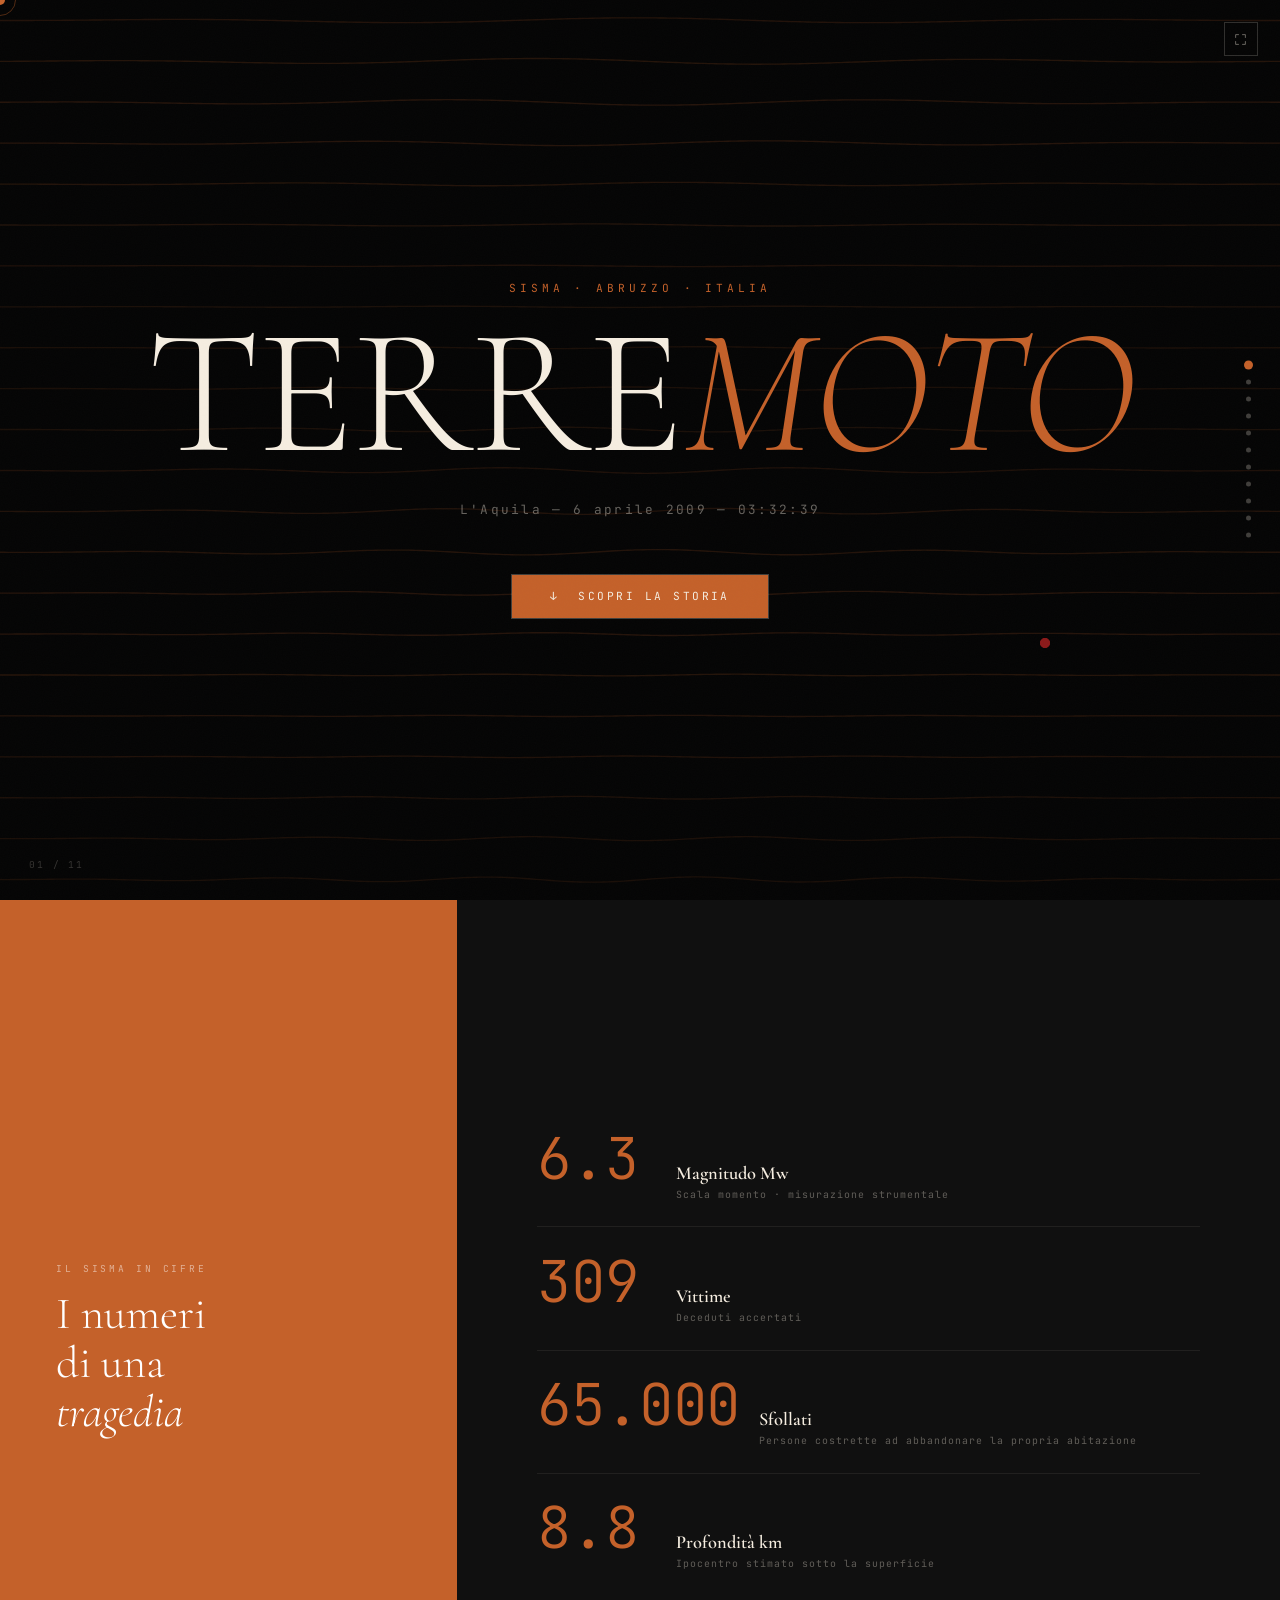
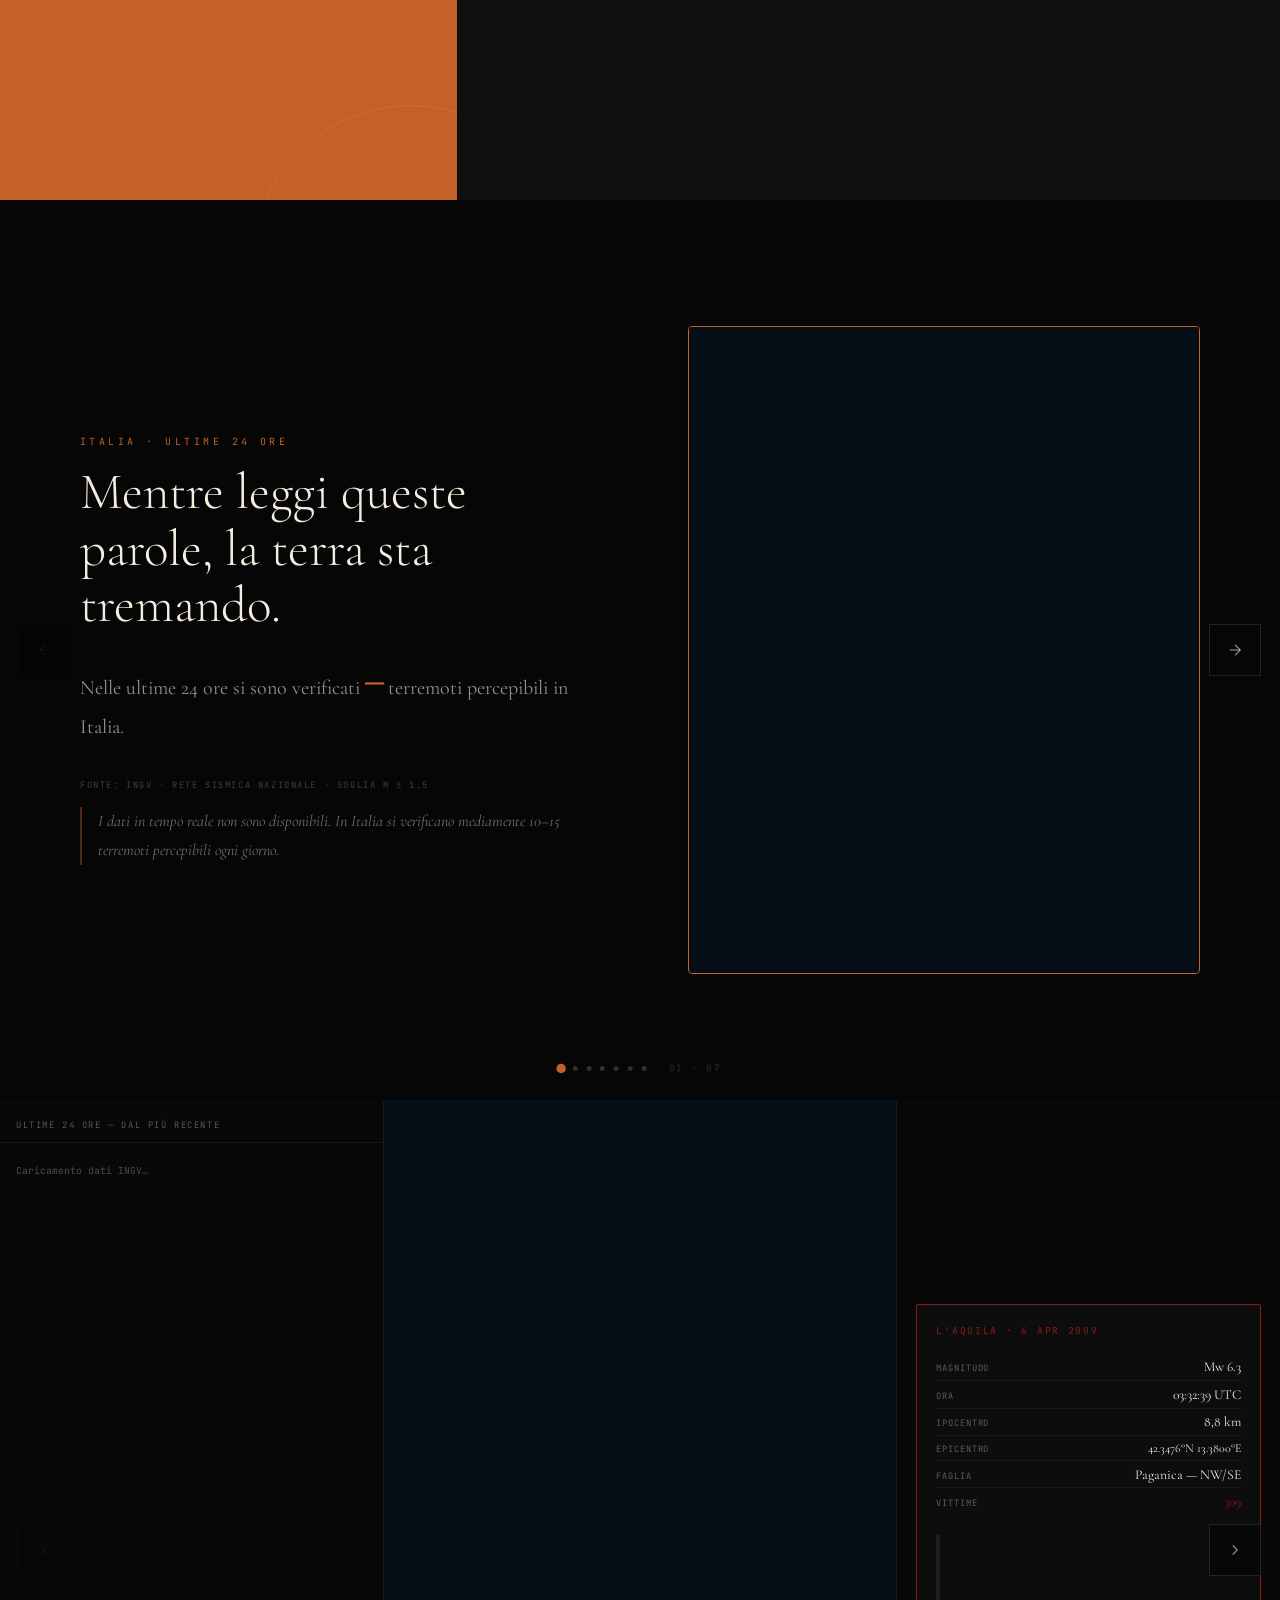
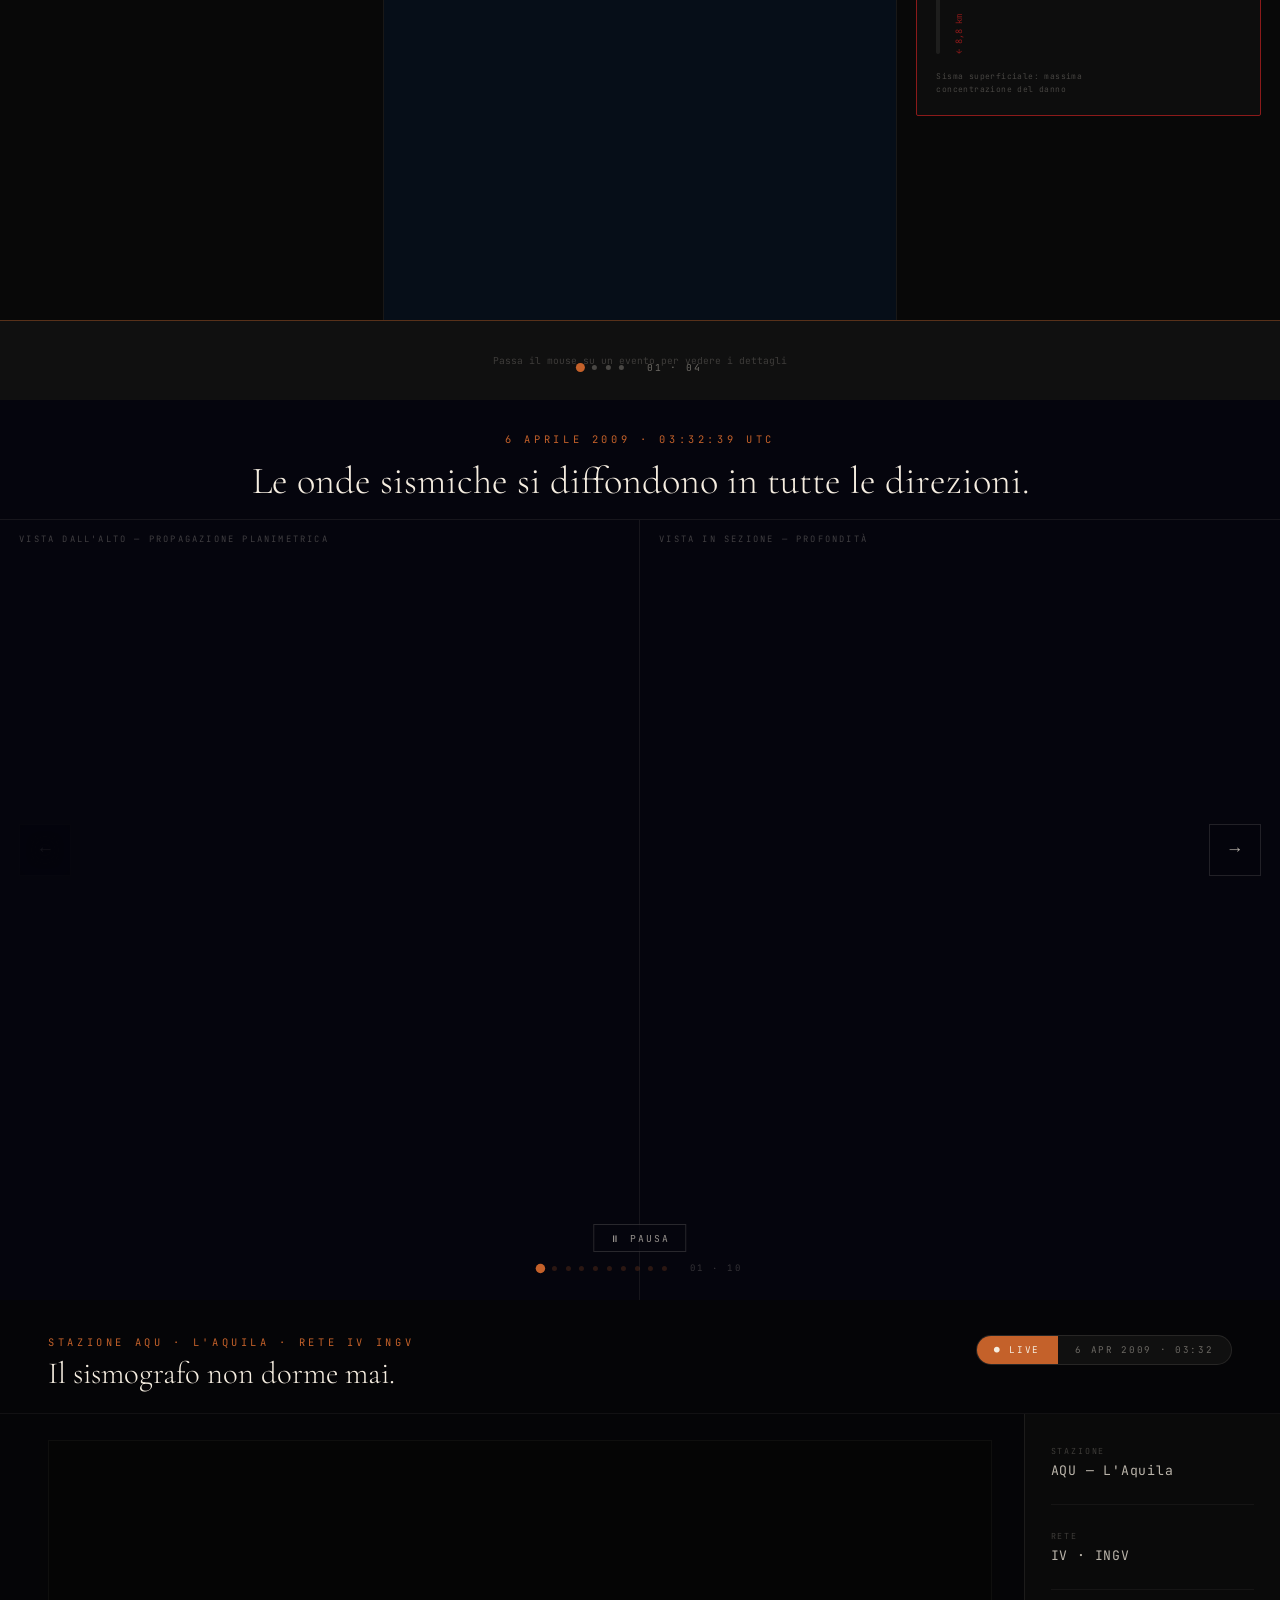
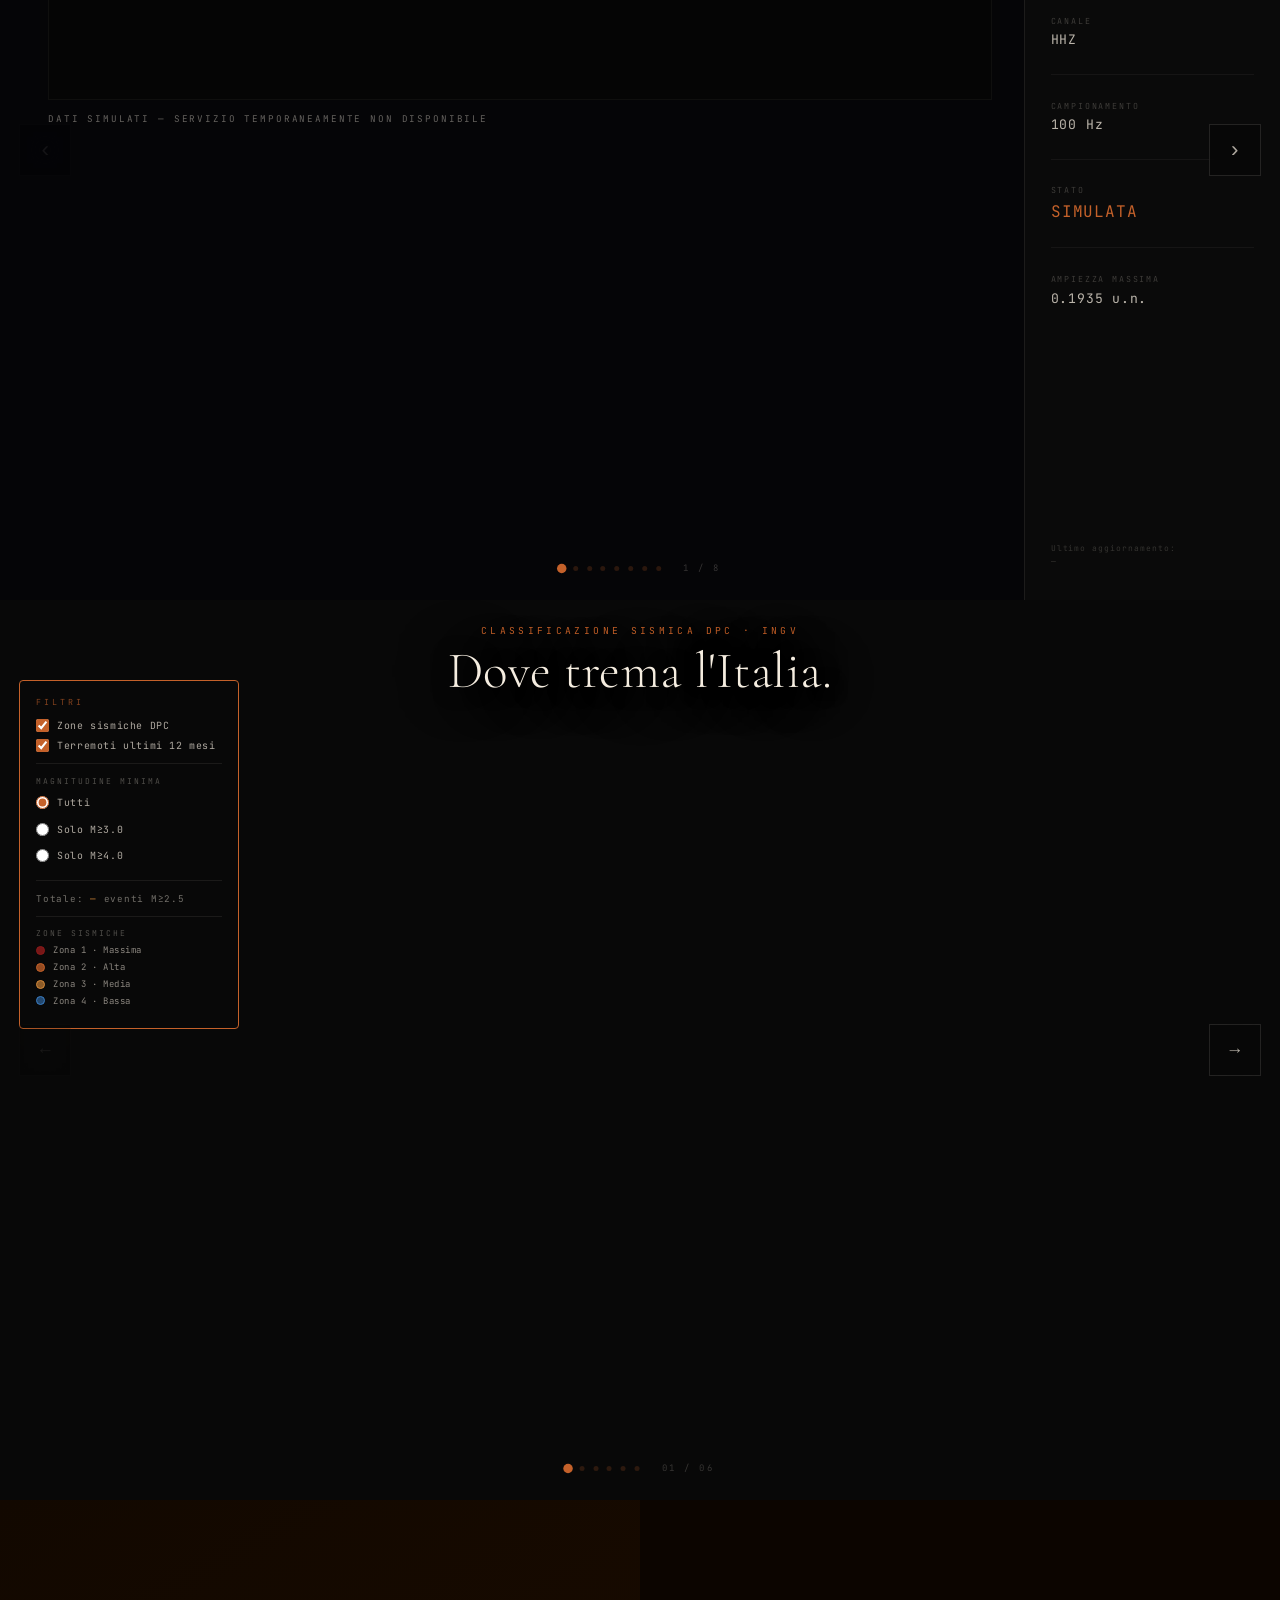
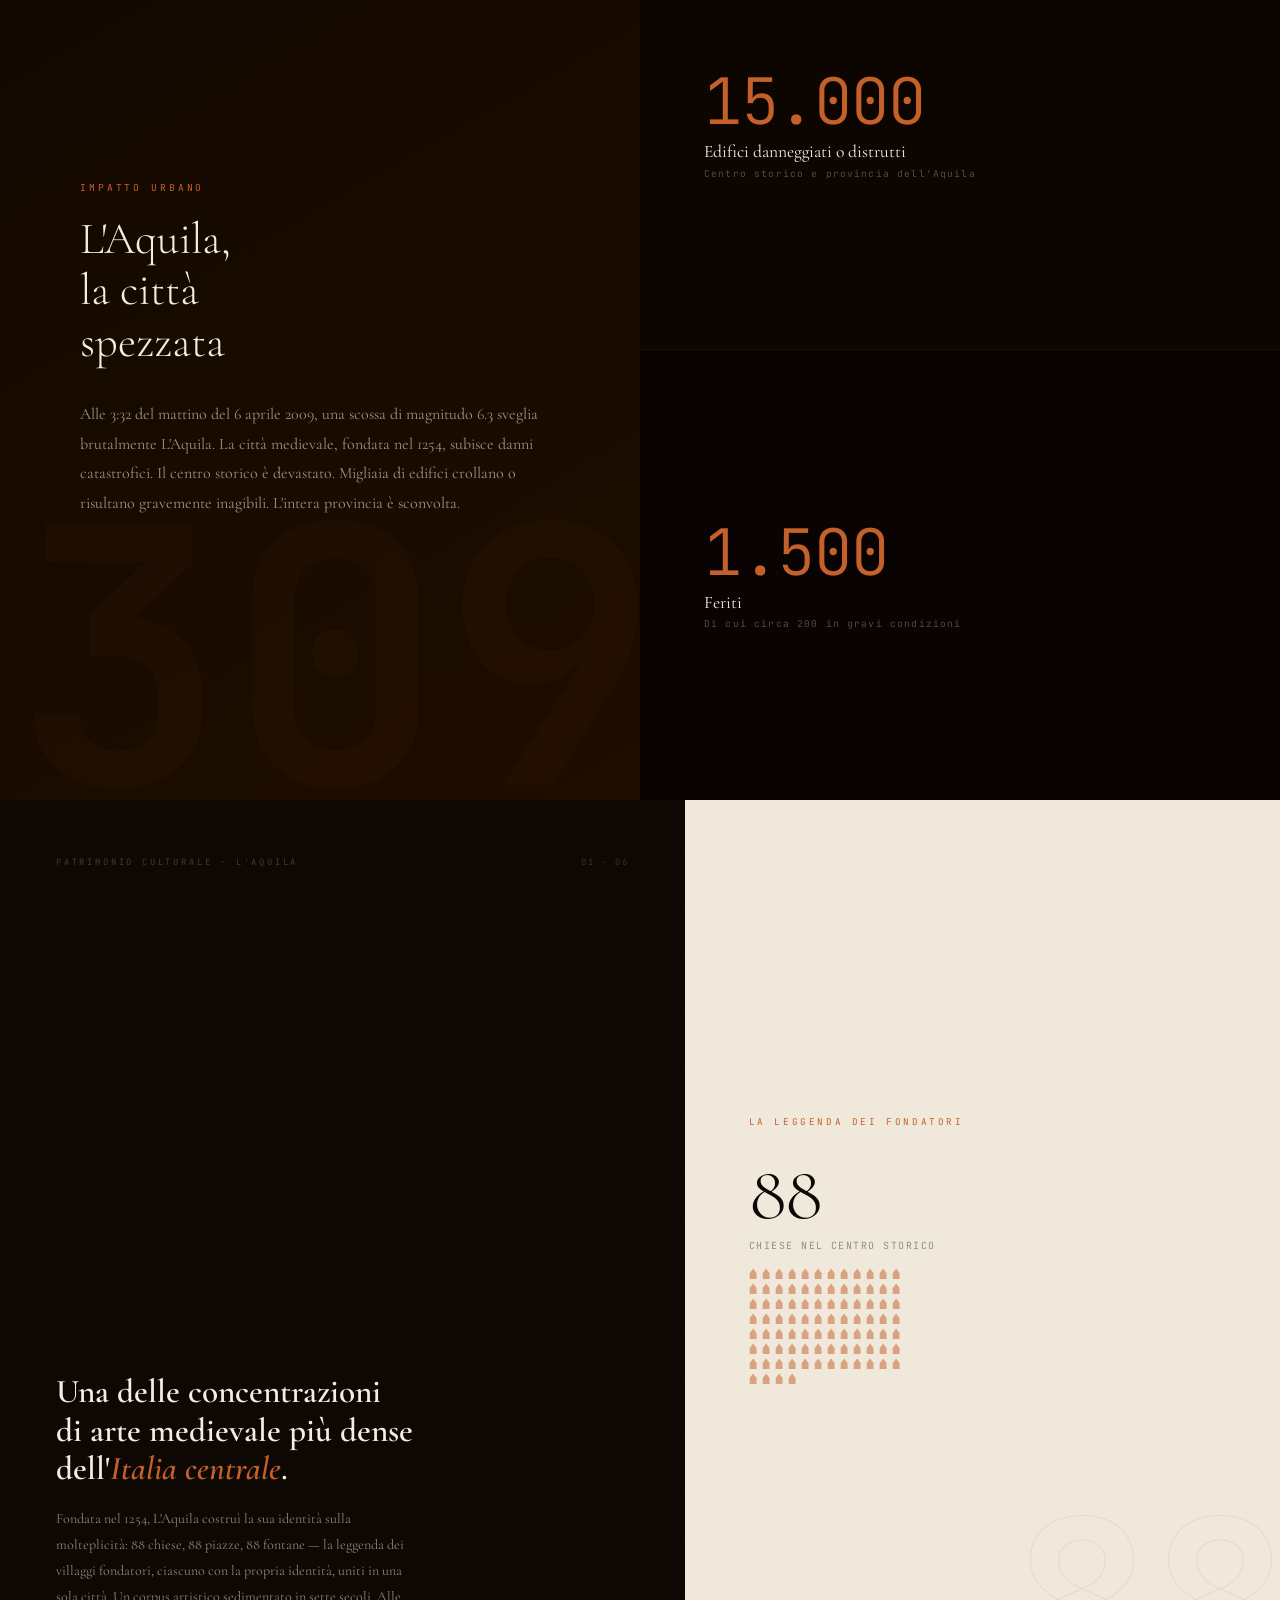
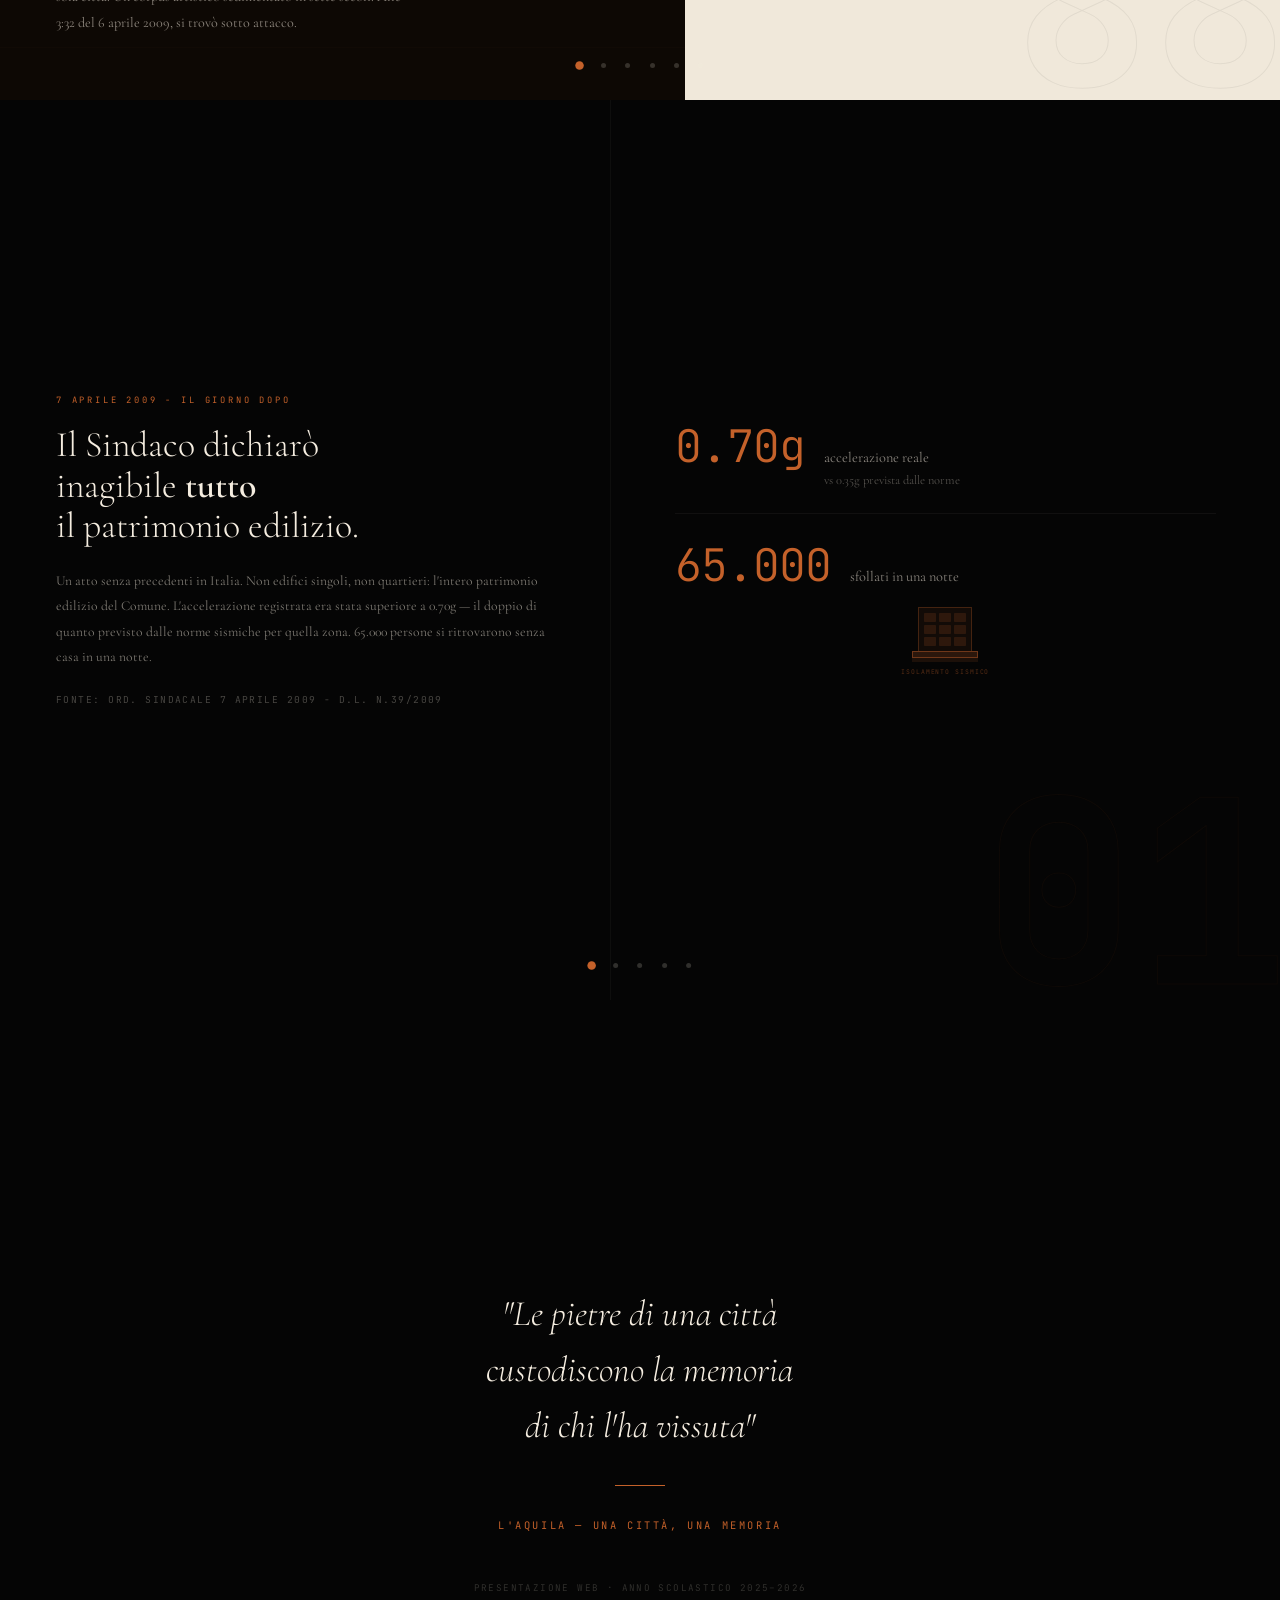
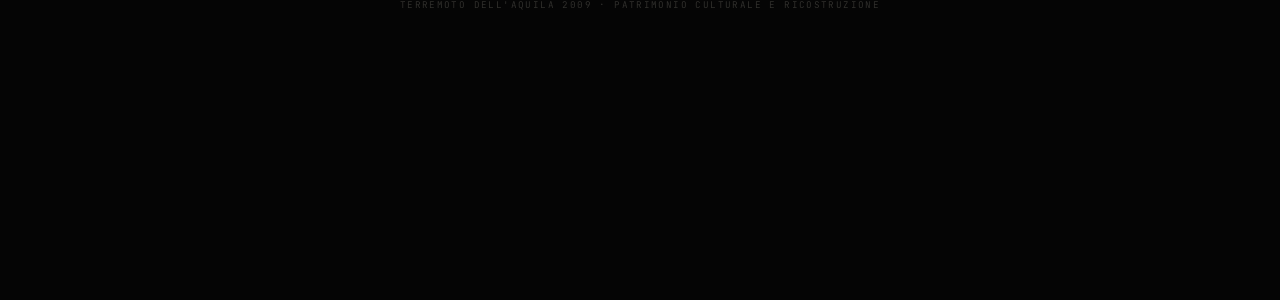
==== TERREMOTO/terremoti-main/index.html @ 8ee990e1 "fix: correggi accenti mancanti in tutto il testo italiano 10 occorrenze di e'/a'/piu'/citta'/identit" ====
<!DOCTYPE html>
<html lang="it">
<head>
    <meta charset="UTF-8">
    <meta name="viewport" content="width=device-width, initial-scale=1.0">
    <title>Terremoto — L'Aquila 2009</title>
    <link href="https://fonts.googleapis.com/css2?family=Cormorant+Garamond:ital,wght@0,300;0,400;0,600;0,700;1,300;1,400;1,600&family=JetBrains+Mono:wght@300;400;500&display=swap" rel="stylesheet">
    <style>
        :root {
            --black:      #080808;
            --charcoal:   #101010;
            --terracotta: #C4612A;
            --ochre:      #D4893A;
            --cream:      #F5EDE0;
            --blood:      #8B1A1A;
            --blue:       #3A7EC4;
            --red-wave:   #C43A3A;
        }

        *, *::before, *::after { margin: 0; padding: 0; box-sizing: border-box; }

        html {
            scroll-snap-type: y mandatory;
            overflow-y: scroll;
            height: 100%;
            cursor: none;
            scrollbar-width: none;
        }
        html::-webkit-scrollbar { display: none; }

        body {
            background: var(--black);
            color: var(--cream);
            font-family: 'Cormorant Garamond', Georgia, serif;
            height: 100%;
        }

        /* ─── CUSTOM CURSOR ─── */
        #cursor {
            position: fixed;
            width: 10px; height: 10px;
            background: var(--terracotta);
            border-radius: 50%;
            pointer-events: none;
            z-index: 9999;
            transform: translate(-50%, -50%);
            transition: transform 0.15s ease, background 0.3s;
            mix-blend-mode: screen;
        }
        #cursor-ring {
            position: fixed;
            width: 32px; height: 32px;
            border: 1px solid rgba(196,97,42,0.4);
            border-radius: 50%;
            pointer-events: none;
            z-index: 9998;
            transform: translate(-50%, -50%);
            transition: transform 0.08s linear, width 0.3s, height 0.3s;
        }

        /* ─── FIXED UI ─── */
        #progress-bar {
            position: fixed;
            left: 0; top: 0;
            width: 3px; height: 0%;
            background: var(--terracotta);
            z-index: 200;
            transition: height 0.6s cubic-bezier(0.4,0,0.2,1);
        }

        #nav-dots {
            position: fixed;
            right: 1.8rem; top: 50%;
            transform: translateY(-50%);
            z-index: 200;
            display: flex; flex-direction: column; gap: 0.75rem;
        }
        .dot {
            width: 5px; height: 5px;
            background: rgba(245,237,224,0.25);
            border-radius: 50%;
            cursor: pointer;
            transition: all 0.35s ease;
        }
        .dot.active { background: var(--terracotta); transform: scale(1.8); }

        #slide-counter {
            position: fixed;
            left: 1.8rem; bottom: 1.8rem;
            font-family: 'JetBrains Mono', monospace;
            font-size: 0.6rem;
            letter-spacing: 0.2em;
            color: rgba(245,237,224,0.2);
            z-index: 200;
        }

        #fullscreen-btn {
            position: fixed;
            top: 1.4rem; right: 1.4rem;
            width: 34px; height: 34px;
            border: 1px solid rgba(245,237,224,0.18);
            background: transparent;
            cursor: pointer;
            z-index: 200;
            display: flex; align-items: center; justify-content: center;
            transition: border-color 0.3s;
        }
        #fullscreen-btn:hover { border-color: var(--terracotta); }
        #fullscreen-btn svg { width: 13px; height: 13px; fill: none; stroke: rgba(245,237,224,0.5); stroke-width: 1.5; }

        #scroll-hint {
            position: fixed;
            bottom: 1.8rem; left: 50%;
            transform: translateX(-50%);
            display: flex; flex-direction: column; align-items: center; gap: 0.4rem;
            z-index: 200;
            transition: opacity 0.6s;
            pointer-events: none;
        }
        #scroll-hint.hidden { opacity: 0; }
        .scroll-mouse {
            width: 18px; height: 28px;
            border: 1px solid rgba(245,237,224,0.2);
            border-radius: 9px;
            position: relative;
        }
        .scroll-mouse::after {
            content: '';
            position: absolute;
            top: 5px; left: 50%;
            transform: translateX(-50%);
            width: 2px; height: 7px;
            background: rgba(245,237,224,0.35);
            border-radius: 1px;
            animation: scrollBob 1.6s infinite;
        }
        @keyframes scrollBob {
            0%,100% { top: 5px; opacity: 1; }
            80%      { top: 13px; opacity: 0; }
        }
        .scroll-label {
            font-family: 'JetBrains Mono', monospace;
            font-size: 0.5rem;
            letter-spacing: 0.25em;
            color: rgba(245,237,224,0.25);
            text-transform: uppercase;
        }

        /* ─── SLIDES ─── */
        .slide {
            height: 100vh;
            scroll-snap-align: start;
            scroll-snap-stop: always;
            position: relative;
            overflow: hidden;
            display: flex;
            align-items: center;
            justify-content: center;
        }

        /* ══════════════════ SLIDE 1 · HERO ══════════════════ */
        #s-hero { background: #050505; }

        #hero-canvas {
            position: absolute; inset: 0;
            width: 100%; height: 100%;
            opacity: 0.5;
        }

        .hero-inner { position: relative; z-index: 2; text-align: center; }

        .eyebrow {
            font-family: 'JetBrains Mono', monospace;
            font-size: 0.7rem;
            letter-spacing: 0.35em;
            color: var(--terracotta);
            text-transform: uppercase;
            margin-bottom: 1.2rem;
            opacity: 0;
            animation: riseUp 0.9s 0.4s forwards;
        }

        .hero-title {
            font-size: clamp(5.5rem, 14vw, 15rem);
            font-weight: 300;
            line-height: 0.88;
            letter-spacing: -0.01em;
            color: var(--cream);
            opacity: 0;
            animation: riseUp 0.9s 0.7s forwards;
        }
        .hero-title em { font-style: italic; color: var(--terracotta); }

        .hero-sub {
            font-family: 'JetBrains Mono', monospace;
            font-size: 0.8rem;
            letter-spacing: 0.18em;
            color: rgba(245,237,224,0.4);
            margin-top: 1.8rem;
            opacity: 0;
            animation: riseUp 0.9s 1.0s forwards;
        }

        .hero-cta { margin-top: 3.5rem; opacity: 0; animation: riseUp 0.9s 1.4s forwards; }
        .btn-enter {
            font-family: 'JetBrains Mono', monospace;
            font-size: 0.7rem;
            letter-spacing: 0.22em;
            text-transform: uppercase;
            color: var(--cream);
            background: transparent;
            border: 1px solid rgba(245,237,224,0.25);
            padding: 0.9rem 2.4rem;
            cursor: pointer;
            transition: border-color 0.3s, background 0.3s;
            position: relative; overflow: hidden;
        }
        .btn-enter::before {
            content: '';
            position: absolute; inset: 0; left: -100%;
            background: var(--terracotta);
            transition: left 0.35s ease;
            z-index: -1;
        }
        .btn-enter:hover::before { left: 0; }
        .btn-enter:hover { border-color: var(--terracotta); }

        .epicenter { position: absolute; bottom: 28%; right: 18%; opacity: 0; animation: fadeIn 1s 2.2s forwards; }
        .pulse { width: 10px; height: 10px; background: var(--blood); border-radius: 50%; position: relative; }
        .pulse::before, .pulse::after {
            content: '';
            position: absolute; inset: 0;
            border: 1px solid var(--blood);
            border-radius: 50%;
            animation: pulseRing 2.5s ease-out infinite;
        }
        .pulse::after { animation-delay: 1.25s; }
        @keyframes pulseRing { 0% { inset: 0; opacity: 0.8; } 100% { inset: -25px; opacity: 0; } }
        @keyframes riseUp { from { opacity: 0; transform: translateY(22px); } to { opacity: 1; transform: translateY(0); } }
        @keyframes fadeIn { to { opacity: 1; } }

        /* ══════════════════ SLIDE 2 · DATI ══════════════════ */
        #s-data { background: var(--charcoal); }

        .data-grid { display: grid; grid-template-columns: 1fr 1.8fr; width: 100%; height: 100%; }

        .data-left {
            background: var(--terracotta);
            display: flex; flex-direction: column; justify-content: center;
            padding: 4rem 3.5rem;
            position: relative; overflow: hidden;
        }
        .data-left::after {
            content: '';
            position: absolute; bottom: -25%; right: -25%;
            width: 70%; aspect-ratio: 1;
            border: 1px solid rgba(255,255,255,0.08);
            border-radius: 50%;
            pointer-events: none;
        }
        .section-tag {
            font-family: 'JetBrains Mono', monospace;
            font-size: 0.6rem;
            letter-spacing: 0.3em;
            text-transform: uppercase;
            color: rgba(255,255,255,0.5);
            margin-bottom: 0.9rem;
        }
        .panel-title { font-size: clamp(2rem, 3.5vw, 3.8rem); font-weight: 300; line-height: 1.1; color: #fff; }
        .panel-title em { font-style: italic; }

        .data-right { display: flex; flex-direction: column; justify-content: center; padding: 4rem 5rem; }
        .stat-row {
            display: flex; align-items: baseline; gap: 1.2rem;
            padding: 1.6rem 0;
            border-bottom: 1px solid rgba(245,237,224,0.07);
        }
        .stat-row:first-child { padding-top: 0; }
        .stat-row:last-child  { border-bottom: none; padding-bottom: 0; }
        .stat-num {
            font-family: 'JetBrains Mono', monospace;
            font-size: clamp(2.5rem, 4.5vw, 4.5rem);
            font-weight: 300;
            color: var(--terracotta);
            line-height: 1;
            min-width: 7.5rem;
            letter-spacing: -0.02em;
        }
        .stat-label { font-size: 1.15rem; font-weight: 600; color: var(--cream); margin-bottom: 0.25rem; }
        .stat-sub { font-family: 'JetBrains Mono', monospace; font-size: 0.62rem; letter-spacing: 0.1em; color: rgba(245,237,224,0.35); }

        /* ══════════════════ SLIDE 3 · SCIENZA — CAROSELLO ══════════════════ */
        #s-science { background: #060810; padding: 0; }

        /* ── Carosello container ── */
        .sci-carousel {
            width: 100%; height: 100%;
            position: relative;
            overflow: hidden;
        }

        .sci-track {
            display: flex;
            width: 100%; height: 100%;
            transition: transform 0.55s cubic-bezier(0.4, 0, 0.2, 1);
            will-change: transform;
        }

        .sci-slide {
            min-width: 100%; height: 100%;
            flex-shrink: 0;
            position: relative;
            overflow: hidden;
        }

        /* ── Frecce ── */
        .sci-arrow {
            position: absolute;
            top: 50%; transform: translateY(-50%);
            z-index: 50;
            width: 52px; height: 52px;
            background: rgba(6, 8, 16, 0.82);
            border: 1px solid rgba(245, 237, 224, 0.12);
            color: rgba(245,237,224,0.7);
            cursor: pointer;
            display: flex; align-items: center; justify-content: center;
            transition: border-color 0.3s, background 0.3s, color 0.3s, opacity 0.3s;
            backdrop-filter: blur(10px);
            -webkit-backdrop-filter: blur(10px);
        }
        .sci-arrow:hover {
            border-color: var(--blue);
            background: rgba(58, 126, 196, 0.14);
            color: var(--blue);
        }
        .sci-arrow svg { width: 18px; height: 18px; stroke: currentColor; fill: none; stroke-width: 1.5; }
        .sci-prev { left: 1.2rem; }
        .sci-next { right: 1.2rem; }
        .sci-arrow[disabled] { opacity: 0.1; pointer-events: none; }

        /* ── Nav bottom ── */
        .sci-nav {
            position: absolute;
            bottom: 1.6rem; left: 50%;
            transform: translateX(-50%);
            z-index: 50;
            display: flex; align-items: center; gap: 1.4rem;
        }
        .sci-dots-row { display: flex; gap: 0.55rem; align-items: center; }
        .sci-dot-item {
            width: 5px; height: 5px;
            background: rgba(58, 126, 196, 0.2);
            border-radius: 50%;
            cursor: pointer;
            transition: all 0.35s ease;
        }
        .sci-dot-item.active { background: var(--blue); transform: scale(1.9); }
        .sci-label {
            font-family: 'JetBrains Mono', monospace;
            font-size: 0.56rem;
            letter-spacing: 0.28em;
            color: rgba(245,237,224,0.18);
            text-transform: uppercase;
            white-space: nowrap;
        }

        /* ── Hint swipe (mobile) ── */
        .sci-swipe-hint {
            position: absolute;
            bottom: 3.8rem; left: 50%;
            transform: translateX(-50%);
            z-index: 49;
            font-family: 'JetBrains Mono', monospace;
            font-size: 0.5rem;
            letter-spacing: 0.3em;
            color: rgba(245,237,224,0.1);
            text-transform: uppercase;
            white-space: nowrap;
            pointer-events: none;
            display: none;
        }
        @media (pointer: coarse) { .sci-swipe-hint { display: block; } }

        /* ── Placeholder sub-slides ── */
        .sci-ph {
            width: 100%; height: 100%;
            display: flex; flex-direction: column;
            align-items: center; justify-content: center;
            gap: 0.8rem;
            padding: 6rem 8rem;
            background: #060810;
        }
        .sci-ph-tag {
            font-family: 'JetBrains Mono', monospace;
            font-size: 0.62rem;
            letter-spacing: 0.35em;
            color: var(--blue);
            text-transform: uppercase;
            margin-bottom: 0.4rem;
        }
        .sci-ph-title {
            font-size: clamp(2rem, 4vw, 4.5rem);
            font-weight: 300;
            line-height: 1.1;
            color: var(--cream);
            text-align: center;
        }
        .sci-ph-title em { font-style: italic; color: var(--blue); }
        .sci-ph-desc {
            font-size: 1rem;
            line-height: 1.8;
            color: rgba(245,237,224,0.4);
            text-align: center;
            max-width: 560px;
            margin-top: 0.5rem;
        }
        .sci-ph-badge {
            margin-top: 1.5rem;
            font-family: 'JetBrains Mono', monospace;
            font-size: 0.55rem;
            letter-spacing: 0.3em;
            color: rgba(58,126,196,0.35);
            text-transform: uppercase;
            border: 1px solid rgba(58,126,196,0.15);
            padding: 0.4rem 1rem;
        }

        /* ── sci-3 · Onde P e S ── */
        .science-wrap {
            width: 100%; height: 100%;
            display: grid;
            grid-template-rows: auto 1fr;
            padding: 3.5rem 4rem 4.5rem;
            gap: 2rem;
        }
        .science-head { display: flex; justify-content: space-between; align-items: flex-end; }
        .science-head-right {
            font-family: 'JetBrains Mono', monospace;
            font-size: 0.62rem;
            letter-spacing: 0.25em;
            color: rgba(245,237,224,0.25);
            text-transform: uppercase;
            text-align: right;
            line-height: 1.8;
        }
        .sci-title { font-size: clamp(2rem, 3.5vw, 3.8rem); font-weight: 300; line-height: 1.15; }
        .sci-title span { color: var(--blue); }

        .science-body { display: grid; grid-template-columns: 1.2fr 1fr; gap: 3.5rem; align-items: center; }

        #wave-canvas { width: 100%; height: 240px; border: 1px solid rgba(58,126,196,0.15); display: block; }

        .wave-legend { display: flex; flex-direction: column; gap: 1.8rem; }
        .wave-item { display: flex; align-items: flex-start; gap: 1.2rem; }
        .wave-bar { width: 36px; height: 2px; margin-top: 0.65rem; flex-shrink: 0; }
        .wave-bar.p  { background: var(--blue); }
        .wave-bar.s  { background: var(--red-wave); }
        .wave-bar.surf { background: rgba(196,97,42,0.5); }
        .wave-tag { font-family: 'JetBrains Mono', monospace; font-size: 0.62rem; letter-spacing: 0.2em; color: rgba(245,237,224,0.4); text-transform: uppercase; margin-bottom: 0.35rem; }
        .wave-desc { font-size: 0.97rem; line-height: 1.65; color: rgba(245,237,224,0.65); }

        /* ── sci-4 · Storia sismografi ── */
        .seismo-history {
            width: 100%; height: 100%;
            display: grid;
            grid-template-columns: 1fr 1.4fr;
        }
        .seis-hist-left {
            background: var(--blue);
            display: flex; flex-direction: column; justify-content: center;
            padding: 4rem 3.5rem;
            position: relative; overflow: hidden;
        }
        .seis-hist-left::after {
            content: '';
            position: absolute; bottom: -20%; right: -20%;
            width: 60%; aspect-ratio: 1;
            border: 1px solid rgba(255,255,255,0.07);
            border-radius: 50%;
        }
        .seis-hist-tag { font-family: 'JetBrains Mono', monospace; font-size: 0.6rem; letter-spacing: 0.3em; text-transform: uppercase; color: rgba(255,255,255,0.45); margin-bottom: 0.9rem; }
        .seis-hist-title { font-size: clamp(1.8rem, 3vw, 3.5rem); font-weight: 300; line-height: 1.1; color: #fff; }
        .seis-hist-title em { font-style: italic; }
        .seis-hist-right {
            display: flex; flex-direction: column; justify-content: center;
            padding: 3.5rem 4.5rem 5rem;
            gap: 0;
            overflow-y: auto;
        }
        .timeline-item {
            display: flex; gap: 1.4rem;
            padding: 1.2rem 0;
            border-bottom: 1px solid rgba(245,237,224,0.05);
            position: relative;
        }
        .timeline-item:last-child { border-bottom: none; }
        .tl-year {
            font-family: 'JetBrains Mono', monospace;
            font-size: 0.68rem;
            letter-spacing: 0.15em;
            color: var(--blue);
            min-width: 4rem;
            padding-top: 0.1rem;
            flex-shrink: 0;
        }
        .tl-dot {
            width: 7px; height: 7px;
            border: 1px solid var(--blue);
            border-radius: 50%;
            flex-shrink: 0;
            margin-top: 0.3rem;
        }
        .tl-content {}
        .tl-name { font-size: 1rem; font-weight: 600; color: var(--cream); margin-bottom: 0.2rem; }
        .tl-desc { font-size: 0.85rem; line-height: 1.65; color: rgba(245,237,224,0.45); }

        /* ── sci-5 · Sismografo ── */
        .seismo-wrap {
            width: 100%; height: 100%;
            padding: 3.5rem 5rem 5rem;
            display: flex; flex-direction: column; justify-content: center;
            gap: 1.8rem;
            background: #060606;
        }
        .seismo-date { font-family: 'JetBrains Mono', monospace; font-size: 0.65rem; letter-spacing: 0.3em; color: var(--terracotta); text-transform: uppercase; }
        .seismo-title { font-size: clamp(2rem, 3.2vw, 3.5rem); font-weight: 300; line-height: 1.2; }

        #seismo-canvas { width: 100%; height: 180px; display: block; }

        .seismo-scale { display: flex; justify-content: space-between; font-family: 'JetBrains Mono', monospace; font-size: 0.55rem; letter-spacing: 0.1em; color: rgba(245,237,224,0.2); }

        .mag-display { text-align: center; padding-top: 0.5rem; }
        .mag-num {
            font-family: 'JetBrains Mono', monospace;
            font-size: clamp(5rem, 10vw, 10rem);
            font-weight: 300;
            color: transparent;
            -webkit-text-stroke: 1px var(--terracotta);
            line-height: 1;
            letter-spacing: -0.02em;
        }
        .mag-sub { font-family: 'JetBrains Mono', monospace; font-size: 0.62rem; letter-spacing: 0.3em; color: rgba(245,237,224,0.3); text-transform: uppercase; margin-top: 0.4rem; }

        /* ── sci-6 · Calcolo epicentro ── */
        .epicentro-wrap {
            width: 100%; height: 100%;
            display: grid;
            grid-template-columns: 1fr 1fr;
            gap: 0;
        }
        .epicentro-left {
            display: flex; flex-direction: column; justify-content: center;
            padding: 3.5rem 4rem 5rem;
            gap: 1.8rem;
            background: #060810;
        }
        .epicentro-right {
            display: flex; align-items: center; justify-content: center;
            background: #050709;
            padding: 3rem;
        }
        .formula-block {
            font-family: 'JetBrains Mono', monospace;
            background: rgba(58,126,196,0.06);
            border: 1px solid rgba(58,126,196,0.2);
            border-left: 3px solid var(--blue);
            padding: 1.4rem 1.8rem;
            margin: 0.5rem 0;
        }
        .formula-main { font-size: 1.1rem; color: var(--blue); letter-spacing: 0.05em; line-height: 2; }
        .formula-note { font-size: 0.6rem; color: rgba(245,237,224,0.35); letter-spacing: 0.12em; margin-top: 0.4rem; }
        .ep-title { font-size: clamp(1.8rem, 3vw, 3.2rem); font-weight: 300; line-height: 1.1; }
        .ep-title span { color: var(--blue); }
        .ep-desc { font-size: 0.95rem; line-height: 1.75; color: rgba(245,237,224,0.5); }
        .ep-data-row { display: flex; flex-direction: column; gap: 0.5rem; }
        .ep-station {
            display: flex; justify-content: space-between; align-items: center;
            padding: 0.65rem 0;
            border-bottom: 1px solid rgba(245,237,224,0.05);
            font-family: 'JetBrains Mono', monospace;
            font-size: 0.62rem;
        }
        .ep-station:last-child { border-bottom: none; }
        .ep-st-name { color: rgba(245,237,224,0.5); letter-spacing: 0.1em; }
        .ep-st-dist { color: var(--blue); }
        .ep-st-dt   { color: var(--terracotta); }
        #epicentro-canvas { width: 100%; height: 100%; display: block; }

        /* ══════════════════ SLIDE 4 · CITTÀ ══════════════════ */
        #s-city { background: var(--black); }

        .city-grid { display: grid; grid-template-columns: 1fr 1fr; width: 100%; height: 100%; }
        .city-left {
            background: linear-gradient(150deg, #120800 0%, #1e0d00 100%);
            display: flex; flex-direction: column; justify-content: center;
            padding: 5rem;
            position: relative; overflow: hidden;
        }
        .city-left::before {
            content: '309';
            position: absolute; right: -0.05em; bottom: -0.1em;
            font-size: 28vw; font-weight: 700;
            color: rgba(196,97,42,0.035);
            line-height: 1; font-family: 'JetBrains Mono', monospace;
            pointer-events: none; user-select: none;
        }
        .city-tag { color: var(--terracotta); margin-bottom: 1.2rem; }
        .city-title { font-size: clamp(2rem, 3.5vw, 3.8rem); font-weight: 300; line-height: 1.15; margin-bottom: 2rem; }
        .city-body { font-size: 1rem; line-height: 1.85; color: rgba(245,237,224,0.6); }

        .city-right { display: grid; grid-template-rows: 1fr 1fr; }
        .damage-block { display: flex; flex-direction: column; justify-content: center; padding: 3.5rem 4rem; border-bottom: 1px solid rgba(245,237,224,0.04); }
        .damage-block:last-child { border-bottom: none; }
        .damage-num { font-family: 'JetBrains Mono', monospace; font-size: clamp(2.5rem, 5vw, 5rem); font-weight: 300; color: var(--terracotta); line-height: 1; letter-spacing: -0.02em; }
        .damage-label { font-size: 1.1rem; color: var(--cream); margin-top: 0.5rem; }
        .damage-sub { font-family: 'JetBrains Mono', monospace; font-size: 0.6rem; color: rgba(245,237,224,0.3); letter-spacing: 0.12em; margin-top: 0.3rem; }

        /* ══════════════════ SLIDE · PATRIMONIO — CAROSELLO <- SINISTRA ══════════════════ */
        #s-art { background: #0a0604; overflow: hidden; padding: 0; }
        #art-carousel-wrap { width: 100%; height: 100%; position: relative; overflow: hidden; }
        #art-track { display: flex; flex-direction: row; width: calc(6 * 100vw); height: 100%; transition: transform 0.65s cubic-bezier(0.4,0,0.2,1); will-change: transform; }
        .art-slide { width: 100vw; min-width: 100vw; max-width: 100vw; height: 100%; flex-shrink: 0; overflow: hidden; display: grid; grid-template-columns: 1.15fr 1fr; }
        .art-sl { background: #0d0804; display: flex; flex-direction: column; justify-content: flex-end; padding: 4rem 3.5rem; position: relative; overflow: hidden; }
        .art-sl::before { content: ''; position: absolute; inset: 0; background: repeating-linear-gradient(0deg, transparent, transparent 52px, rgba(196,97,42,0.02) 52px, rgba(196,97,42,0.02) 53px); pointer-events: none; }
        .art-sl-eyebrow { position: absolute; top: 3.5rem; left: 3.5rem; font-family: 'JetBrains Mono', monospace; font-size: 0.55rem; letter-spacing: 0.32em; text-transform: uppercase; color: rgba(245,237,224,0.22); }
        .art-sl-counter { position: absolute; top: 3.5rem; right: 3.5rem; font-family: 'JetBrains Mono', monospace; font-size: 0.55rem; letter-spacing: 0.2em; color: rgba(245,237,224,0.18); }
        .art-sl-title { font-size: clamp(1.5rem, 2.6vw, 2.8rem); font-weight: 600; line-height: 1.15; color: var(--cream); margin-bottom: 1.1rem; position: relative; z-index: 2; }
        .art-sl-title em { font-style: italic; color: var(--terracotta); }
        .art-sl-body { font-size: clamp(0.85rem, 1.1vw, 1rem); line-height: 1.85; color: rgba(245,237,224,0.55); position: relative; z-index: 2; max-width: 52ch; }
        .art-sl-dmg-bar-wrap { margin-top: 1.6rem; height: 2px; background: rgba(245,237,224,0.06); position: relative; z-index: 2; }
        .art-sl-dmg-bar { position: absolute; top: 0; left: 0; height: 100%; background: var(--terracotta); width: 0%; transition: width 1s cubic-bezier(0.4,0,0.2,1) 0.2s; }
        .art-sl-dmg-label { font-family: 'JetBrains Mono', monospace; font-size: 0.56rem; color: rgba(245,237,224,0.28); letter-spacing: 0.12em; margin-top: 0.5rem; position: relative; z-index: 2; }
        .art-sr { display: flex; flex-direction: column; justify-content: center; padding: 4rem; position: relative; overflow: hidden; }
        .art-sr-bg-num { position: absolute; bottom: -0.08em; right: -0.04em; font-family: 'JetBrains Mono', monospace; font-size: clamp(8rem,18vw,20rem); font-weight: 700; line-height: 1; pointer-events: none; user-select: none; color: transparent; }
        .art-sr-tag { font-family: 'JetBrains Mono', monospace; font-size: 0.58rem; letter-spacing: 0.28em; text-transform: uppercase; margin-bottom: 1.8rem; position: relative; z-index: 2; }
        .art-sr-big { font-size: clamp(3rem,6vw,7rem); font-weight: 300; line-height: 1; letter-spacing: -0.02em; margin-bottom: 0.4rem; position: relative; z-index: 2; }
        .art-sr-sub { font-family: 'JetBrains Mono', monospace; font-size: 0.62rem; letter-spacing: 0.15em; text-transform: uppercase; position: relative; z-index: 2; }
        .art-sr-stats { display: flex; flex-direction: column; gap: 1.6rem; position: relative; z-index: 2; }
        .art-sr-stat-row { display: flex; align-items: baseline; gap: 1rem; padding-bottom: 1.4rem; border-bottom: 1px solid rgba(245,237,224,0.05); }
        .art-sr-stat-row:last-child { border-bottom: none; padding-bottom: 0; }
        .art-sr-stat-num { font-family: 'JetBrains Mono', monospace; font-size: clamp(1.8rem,3vw,3rem); font-weight: 300; line-height: 1; min-width: 6rem; }
        .art-sr-stat-desc { font-size: 0.88rem; line-height: 1.5; }
        .art-sr-quote { font-size: clamp(0.95rem,1.4vw,1.2rem); font-style: italic; line-height: 1.75; position: relative; z-index: 2; }
        .art-sr-quote::before { content: '\201C'; display: block; font-size: 3rem; line-height: 1; margin-bottom: 0.3rem; font-style: normal; }
        .art-sr-attribution { font-family: 'JetBrains Mono', monospace; font-size: 0.55rem; letter-spacing: 0.15em; margin-top: 1rem; position: relative; z-index: 2; }
        .art-sr.light { background: #f0e8da; }
        .art-sr.light .art-sr-tag,.art-sr.light .art-sr-quote::before { color: var(--terracotta); }
        .art-sr.light .art-sr-big { color: #0d0804; }
        .art-sr.light .art-sr-sub,.art-sr.light .art-sr-attribution { color: rgba(8,8,8,0.4); }
        .art-sr.light .art-sr-bg-num { -webkit-text-stroke: 1px rgba(8,8,8,0.06); }
        .art-sr.light .art-sr-stat-num { color: var(--terracotta); }
        .art-sr.light .art-sr-stat-desc { color: rgba(8,8,8,0.6); }
        .art-sr.light .art-sr-quote { color: rgba(8,8,8,0.72); }
        .art-sr.dark { background: #0f0704; }
        .art-sr.dark .art-sr-tag { color: rgba(245,237,224,0.3); }
        .art-sr.dark .art-sr-quote::before { color: var(--terracotta); }
        .art-sr.dark .art-sr-big { color: var(--cream); }
        .art-sr.dark .art-sr-sub,.art-sr.dark .art-sr-attribution { color: rgba(245,237,224,0.3); }
        .art-sr.dark .art-sr-bg-num { -webkit-text-stroke: 1px rgba(196,97,42,0.06); }
        .art-sr.dark .art-sr-stat-num { color: var(--terracotta); }
        .art-sr.dark .art-sr-stat-desc { color: rgba(245,237,224,0.5); }
        .art-sr.dark .art-sr-quote { color: rgba(245,237,224,0.68); }
        .art-nav { position: absolute; bottom: 2rem; left: 50%; transform: translateX(-50%); display: flex; align-items: center; gap: 1.2rem; z-index: 20; }
        .art-nav-dot { width: 5px; height: 5px; border-radius: 50%; background: rgba(245,237,224,0.18); cursor: pointer; transition: all 0.3s; }
        .art-nav-dot.active { background: var(--terracotta); transform: scale(1.7); }
        .art-arrow-btn { position: absolute; top: 50%; transform: translateY(-50%); width: 46px; height: 46px; background: rgba(8,8,8,0.5); border: 1px solid rgba(245,237,224,0.12); color: var(--cream); font-size: 1rem; display: flex; align-items: center; justify-content: center; cursor: pointer; z-index: 20; transition: background 0.3s, border-color 0.3s, opacity 0.3s; }
        .art-arrow-btn:hover { background: rgba(196,97,42,0.4); border-color: var(--terracotta); }
        .art-arrow-btn:disabled { opacity: 0.2; pointer-events: none; }
        .art-arrow-btn.left-btn { left: 1.2rem; } .art-arrow-btn.right-btn { right: 1.2rem; }
        @media (hover:hover) and (pointer:fine) { .art-arrow-btn { display:none; } }
        .art-swipe-hint { position: absolute; bottom: 4.2rem; left: 50%; transform: translateX(-50%); font-family: 'JetBrains Mono', monospace; font-size: 0.52rem; letter-spacing: 0.25em; text-transform: uppercase; color: rgba(245,237,224,0.25); white-space: nowrap; display: none; z-index: 20; animation: hintPulse 2.2s ease-in-out infinite; }
        @keyframes hintPulse { 0%,100%{opacity:0.25;} 50%{opacity:0.6;} }
        @media (hover:none) and (pointer:coarse) { .art-swipe-hint { display:block; } }
        @media (max-width:768px) { .art-slide { grid-template-columns:1fr; } .art-sr { display:none; } }

        /* ══════════════════ SLIDE · C.A.S.E. — CAROSELLO -> ══════════════════ */
        #s-rebuild { background: #050505; overflow: hidden; padding: 0; }
        #case-carousel-wrap { width: 100%; height: 100%; position: relative; overflow: hidden; }
        #case-track { display: flex; width: calc(5 * 100vw); height: 100%; transition: transform 0.65s cubic-bezier(0.4,0,0.2,1); will-change: transform; }
        .case-slide { width: 100vw; min-width: 100vw; max-width: 100vw; height: 100%; flex-shrink: 0; overflow: hidden; display: grid; grid-template-columns: 1fr 1.1fr; }
        .case-sl { display: flex; flex-direction: column; justify-content: center; padding: 4rem 3.5rem; position: relative; overflow: hidden; }
        .case-sl-eyebrow { font-family: 'JetBrains Mono', monospace; font-size: 0.55rem; letter-spacing: 0.32em; text-transform: uppercase; color: var(--terracotta); margin-bottom: 1.2rem; }
        .case-sl-title { font-size: clamp(1.6rem,2.8vw,3.2rem); font-weight: 300; line-height: 1.12; color: var(--cream); margin-bottom: 1.4rem; }
        .case-sl-title strong { font-weight: 600; }
        .case-sl-body { font-size: clamp(0.85rem,1.05vw,0.98rem); line-height: 1.85; color: rgba(245,237,224,0.5); }
        .case-sl-accent { font-family: 'JetBrains Mono', monospace; font-size: 0.6rem; letter-spacing: 0.15em; color: rgba(245,237,224,0.28); margin-top: 1.5rem; text-transform: uppercase; }
        .case-sr { display: flex; flex-direction: column; justify-content: center; padding: 4rem; position: relative; overflow: hidden; border-left: 1px solid rgba(245,237,224,0.04); }
        .case-sr-bg-num { position: absolute; bottom: -0.08em; right: -0.04em; font-family: 'JetBrains Mono', monospace; font-size: clamp(9rem,20vw,22rem); font-weight: 700; line-height: 1; color: transparent; -webkit-text-stroke: 1px rgba(196,97,42,0.05); pointer-events: none; user-select: none; }
        .case-stat-block { display: flex; flex-direction: column; gap: 1.8rem; position: relative; z-index: 2; }
        .case-stat-row { display: flex; align-items: baseline; gap: 1.2rem; padding-bottom: 1.4rem; border-bottom: 1px solid rgba(245,237,224,0.05); }
        .case-stat-row:last-child { border-bottom: none; padding-bottom: 0; }
        .case-stat-num { font-family: 'JetBrains Mono', monospace; font-size: clamp(2rem,3.5vw,3.8rem); font-weight: 300; color: var(--terracotta); line-height: 1; min-width: 7rem; letter-spacing: -0.02em; }
        .case-stat-desc { font-size: 0.9rem; line-height: 1.5; color: rgba(245,237,224,0.55); }
        .case-compare { display: grid; grid-template-columns: 1fr 1fr; gap: 1px; position: relative; z-index: 2; height: 62%; }
        .case-compare-col { display: flex; flex-direction: column; justify-content: center; padding: 1.8rem; gap: 0.8rem; }
        .case-compare-col.old { background: rgba(245,237,224,0.02); }
        .case-compare-col.new { background: rgba(196,97,42,0.07); border: 1px solid rgba(196,97,42,0.15); }
        .case-compare-head { font-family: 'JetBrains Mono', monospace; font-size: 0.55rem; letter-spacing: 0.25em; text-transform: uppercase; margin-bottom: 0.5rem; }
        .case-compare-col.old .case-compare-head { color: rgba(245,237,224,0.3); }
        .case-compare-col.new .case-compare-head { color: var(--terracotta); }
        .case-compare-step { font-size: 0.88rem; line-height: 1.6; color: rgba(245,237,224,0.4); padding-left: 0.8rem; border-left: 2px solid rgba(245,237,224,0.07); }
        .case-compare-col.new .case-compare-step { color: rgba(245,237,224,0.75); border-left-color: var(--terracotta); }
        .case-timeline { display: flex; flex-direction: column; gap: 0; position: relative; z-index: 2; }
        .case-tl-item { display: flex; gap: 1.2rem; padding: 1rem 0; border-bottom: 1px solid rgba(245,237,224,0.04); }
        .case-tl-item:last-child { border-bottom: none; }
        .case-tl-date { font-family: 'JetBrains Mono', monospace; font-size: 0.58rem; letter-spacing: 0.1em; color: var(--terracotta); min-width: 6.5rem; padding-top: 0.15rem; }
        .case-tl-text { font-size: 0.88rem; line-height: 1.5; color: rgba(245,237,224,0.55); }
        .case-criteria { display: flex; flex-direction: column; gap: 0.7rem; position: relative; z-index: 2; }
        .case-criterion { display: flex; gap: 1rem; padding: 0.9rem 1.2rem; border: 1px solid rgba(245,237,224,0.05); transition: border-color 0.3s; }
        .case-criterion:hover { border-color: rgba(196,97,42,0.3); }
        .case-crit-num { font-family: 'JetBrains Mono', monospace; font-size: 0.58rem; color: var(--terracotta); letter-spacing: 0.12em; min-width: 2rem; padding-top: 0.1rem; }
        .case-crit-text { font-size: 0.88rem; line-height: 1.5; color: rgba(245,237,224,0.5); }
        .case-crit-text strong { color: var(--cream); font-weight: 600; }
        .case-nav { position: absolute; bottom: 2rem; left: 50%; transform: translateX(-50%); display: flex; align-items: center; gap: 1.2rem; z-index: 20; }
        .case-nav-dot { width: 5px; height: 5px; border-radius: 50%; background: rgba(245,237,224,0.18); cursor: pointer; transition: all 0.3s; }
        .case-nav-dot.active { background: var(--terracotta); transform: scale(1.7); }
        .case-arrow-btn { position: absolute; top: 50%; transform: translateY(-50%); width: 46px; height: 46px; background: rgba(8,8,8,0.5); border: 1px solid rgba(245,237,224,0.12); color: var(--cream); font-size: 1rem; display: flex; align-items: center; justify-content: center; cursor: pointer; z-index: 20; transition: background 0.3s, border-color 0.3s, opacity 0.3s; }
        .case-arrow-btn:hover { background: rgba(196,97,42,0.4); border-color: var(--terracotta); }
        .case-arrow-btn:disabled { opacity: 0.2; pointer-events: none; }
        .case-arrow-btn.prev { left: 1.2rem; } .case-arrow-btn.next { right: 1.2rem; }
        @media (hover:hover) and (pointer:fine) { .case-arrow-btn { display:none; } }
        .case-swipe-hint { position: absolute; bottom: 4.2rem; left: 50%; transform: translateX(-50%); font-family: 'JetBrains Mono', monospace; font-size: 0.52rem; letter-spacing: 0.25em; text-transform: uppercase; color: rgba(245,237,224,0.25); white-space: nowrap; display: none; z-index: 20; animation: hintPulse 2.2s ease-in-out infinite; }
        @media (hover:none) and (pointer:coarse) { .case-swipe-hint { display:block; } }
        @media (max-width:768px) { .case-slide { grid-template-columns:1fr; } .case-sr { display:none; } }


        /* ══ PICCOLE ANIMAZIONI — ART & CASE ══════════════════════════════ */

        /* ── Ribaltamento: vedere canvas #ribalt-canvas ── */

        /* ── Griglia 88 chiese (Intro) ── */
        .art-church-grid { display:flex; flex-wrap:wrap; gap:4px; margin-top:1rem; width:154px; }
        .art-ch { width:9px; height:11px; background:rgba(196,97,42,0.5);
                  clip-path:polygon(50% 0%,88% 40%,88% 100%,12% 100%,12% 40%);
                  opacity:0; animation:chPop 0.22s ease forwards; }
        @keyframes chPop { to { opacity:1; } }

        /* ── Facciata SVG (Collemaggio + Anime Sante) ── */
        .art-bldg-svg { display:block; margin:0.9rem auto 0; overflow:visible; }
        .art-bldg-svg path, .art-bldg-svg circle, .art-bldg-svg line {
          fill:none; stroke:rgba(196,97,42,0.6); stroke-width:1.4;
          stroke-linecap:round; stroke-linejoin:round;
          stroke-dasharray:900; animation:svgLoop 8s ease-in-out infinite;
        }
        @keyframes svgLoop {
          0%   { stroke-dashoffset:900; }
          38%  { stroke-dashoffset:0; }
          72%  { stroke-dashoffset:0; }
          100% { stroke-dashoffset:900; }
        }
        /* delay paths in sequence */
        .art-bldg-svg path:nth-child(2)  { animation-delay:0.15s; }
        .art-bldg-svg path:nth-child(3)  { animation-delay:0.30s; }
        .art-bldg-svg circle             { animation-delay:0.45s; }
        .art-bldg-svg path:nth-child(5)  { animation-delay:0.55s; }

        /* ── Edificio su isolatore (CASE Emergenza) ── */
        .case-bldg-wrap { display:flex; flex-direction:column; align-items:center; margin:1.2rem auto 0; gap:0; width:fit-content; }
        .case-bldg-body { width:54px; height:44px; background:rgba(196,97,42,0.07);
                          border:1px solid rgba(196,97,42,0.28); border-bottom:none;
                          display:grid; grid-template-columns:repeat(3,1fr); grid-template-rows:repeat(3,1fr);
                          gap:3px; padding:5px; }
        .case-bldg-win  { background:rgba(196,97,42,0.16); border-radius:1px; }
        .case-bldg-win:nth-child(1),.case-bldg-win:nth-child(3),.case-bldg-win:nth-child(5) {
          animation:winBlink 3.5s ease-in-out infinite;
        }
        .case-bldg-win:nth-child(2),.case-bldg-win:nth-child(4) {
          animation:winBlink 3.5s ease-in-out 1.2s infinite;
        }
        @keyframes winBlink { 0%,42%,58%,100%{opacity:1;} 50%{opacity:0.04;} }
        .case-bldg-iso  { width:66px; height:7px; background:rgba(196,97,42,0.2);
                          border:1px solid rgba(196,97,42,0.45);
                          animation:isoShake 0.32s ease-in-out 2.5s 5, isoShake 0.32s ease-in-out 8s 5; }
        @keyframes isoShake { 0%,100%{transform:translateX(0);} 30%{transform:translateX(-5px);} 70%{transform:translateX(5px);} }
        .case-bldg-base { width:66px; height:4px; background:rgba(196,97,42,0.12); }
        .case-bldg-lbl  { font-family:'JetBrains Mono',monospace; font-size:0.4rem; letter-spacing:0.14em;
                          text-transform:uppercase; color:rgba(196,97,42,0.42); margin-top:5px; text-align:center; }

        /* ── Griglia case (CASE I numeri) ── */
        .case-house-grid { display:flex; flex-wrap:wrap; gap:3px; margin-top:1rem; width:196px; }
        .case-h  { width:10px; height:12px; background:rgba(196,97,42,0.38);
                   clip-path:polygon(50% 0%,90% 38%,90% 100%,10% 100%,10% 38%);
                   opacity:0; animation:hPop 0.16s ease forwards; }
        @keyframes hPop { to { opacity:1; } }
        /* ══════════════════════════════════════════════════════════════════ */
        /* ══════════════════ SLIDE 7 · FINE ══════════════════ */
        #s-end { background: #050505; position: relative; overflow: hidden; }
        #end-smoke { position: absolute; inset: 0; width: 100%; height: 100%; z-index: 0; display: block; }
        #s-end .end-wrap { position: relative; z-index: 1; }

        .end-wrap { text-align: center; max-width: 780px; padding: 2rem; }
        .end-quote { font-size: clamp(1.4rem, 2.8vw, 2.8rem); font-weight: 300; font-style: italic; line-height: 1.55; color: var(--cream); }
        .end-line { width: 50px; height: 1px; background: var(--terracotta); margin: 2rem auto; }
        .end-source { font-family: 'JetBrains Mono', monospace; font-size: 0.65rem; letter-spacing: 0.25em; color: var(--terracotta); text-transform: uppercase; }
        .end-credits { font-family: 'JetBrains Mono', monospace; font-size: 0.58rem; letter-spacing: 0.15em; color: rgba(245,237,224,0.18); text-transform: uppercase; margin-top: 3rem; line-height: 1.8; }

        /* ─── NOISE OVERLAY ─── */
        body::after {
            content: '';
            position: fixed; inset: 0;
            background-image: url("data:image/svg+xml,%3Csvg xmlns='http://www.w3.org/2000/svg' width='300' height='300'%3E%3Cfilter id='n'%3E%3CfeTurbulence type='fractalNoise' baseFrequency='0.85' numOctaves='4' stitchTiles='stitch'/%3E%3C/filter%3E%3Crect width='300' height='300' filter='url(%23n)' opacity='0.04'/%3E%3C/svg%3E");
            pointer-events: none; z-index: 500; opacity: 0.45;
        }

        /* ─── SVG triangolazione epicentro ─── */
        .ep-svg-wrap { width: 100%; max-width: 380px; }
        .ep-svg-wrap svg text { font-family: 'JetBrains Mono', monospace; }

        /* ─── sci-1 · Fenomeni Sismici — tema bianco ─── */
        #sci-1 { background: #F8F5EF; }

        .s1-wrap { display: flex; width: 100%; height: 100%; }

        .s1-text {
            flex: 0 0 44%; display: flex; flex-direction: column;
            gap: 0.85rem; padding: 2.2rem 1.8rem 1.5rem 2.8rem;
            overflow-y: auto; border-right: 1px solid rgba(0,0,0,0.07);
        }
        .s1-tag {
            font-family: 'JetBrains Mono', monospace; font-size: 0.62rem;
            text-transform: uppercase; letter-spacing: 0.12em;
            color: rgba(196,97,42,0.85);
        }
        .s1-title {
            font-size: clamp(1.9rem, 3vw, 2.7rem); font-weight: 300;
            line-height: 1.1; color: #0f0f0f;
        }
        .s1-title em { color: var(--terracotta); font-style: italic; }
        .s1-body { font-size: 0.82rem; line-height: 1.78; color: #2a2a2a; }
        .s1-body strong { color: #0f0f0f; font-weight: 600; }
        .s1-sep { height: 1px; background: rgba(0,0,0,0.09); margin: 0.2rem 0; }
        .s1-section-label {
            font-family: 'JetBrains Mono', monospace; font-size: 0.62rem;
            text-transform: uppercase; letter-spacing: 0.1em; color: rgba(0,0,0,0.38);
        }
        .s1-facts {
            display: grid; grid-template-columns: 1fr 1fr; gap: 0.55rem; margin-top: 0.2rem;
        }
        .s1-fact { border-left: 2px solid rgba(196,97,42,0.4); padding-left: 0.65rem; }
        .s1-fl {
            font-family: 'JetBrains Mono', monospace; font-size: 0.58rem;
            color: rgba(0,0,0,0.33); text-transform: uppercase;
            letter-spacing: 0.1em; display: block;
        }
        .s1-fv { font-size: 0.8rem; color: #1a1a1a; }

        .s1-right {
            flex: 1; display: flex; flex-direction: column;
            padding: 1.8rem 2rem 1.2rem 1.8rem; gap: 0; min-width: 0;
        }
        .s1-canvas-label {
            font-family: 'JetBrains Mono', monospace; font-size: 0.63rem;
            color: rgba(196,97,42,0.75); margin-bottom: 0.5rem; min-height: 1.1rem;
        }
        #rebound-canvas {
            width: 100%; flex: 1; display: block; min-height: 0;
            border: 1px solid rgba(0,0,0,0.07); border-radius: 3px;
        }
        .s1-tl-wrap {
            flex: 0 0 auto; margin-top: 1rem;
            padding-top: 0.9rem; border-top: 1px solid rgba(0,0,0,0.07);
        }
        .s1-tl-head {
            font-family: 'JetBrains Mono', monospace; font-size: 0.6rem;
            text-transform: uppercase; letter-spacing: 0.1em;
            color: rgba(0,0,0,0.35); margin-bottom: 0.5rem;
        }
        #timeline-canvas { width: 100%; display: block; }

        @media (max-width: 640px) {
            .s1-wrap { flex-direction: column; }
            .s1-text { flex: none; overflow-y: visible; border-right: none;
                border-bottom: 1px solid rgba(0,0,0,0.07); }
        }
    </style>
</head>
<body>

    <!-- CURSOR -->
    <div id="cursor"></div>
    <div id="cursor-ring"></div>

    <!-- FIXED UI -->
    <div id="progress-bar"></div>
    <nav id="nav-dots">
        <div class="dot active" data-i="0"></div>
        <div class="dot" data-i="1"></div>
        <div class="dot" data-i="2"></div>
        <div class="dot" data-i="3"></div>
        <div class="dot" data-i="4"></div>
        <div class="dot" data-i="5"></div>
        <div class="dot" data-i="6"></div>
        <div class="dot" data-i="7"></div>
        <div class="dot" data-i="8"></div>
        <div class="dot" data-i="9"></div>
        <div class="dot" data-i="10"></div>
    </nav>
    <div id="slide-counter">01 / 08</div>
    <button id="fullscreen-btn" title="Schermo intero (F)">
        <svg viewBox="0 0 24 24"><path d="M3 3h6M3 3v6M21 3h-6M21 3v6M3 21h6M3 21v-6M21 21h-6M21 21v-6"/></svg>
    </button>
    <div id="scroll-hint">
        <div class="scroll-mouse"></div>
        <span class="scroll-label">Scorri</span>
    </div>

    <!-- ══ S1 · HERO ══ -->
    <section class="slide" id="s-hero">
        <canvas id="hero-canvas"></canvas>
        <div class="hero-inner">
            <p class="eyebrow">Sisma · Abruzzo · Italia</p>
            <h1 class="hero-title">TERRE<em>MOTO</em></h1>
            <p class="hero-sub">L'Aquila &mdash; 6 aprile 2009 &mdash; 03:32:39</p>
            <div class="hero-cta">
                <button class="btn-enter" id="btn-enter">↓ &nbsp;Scopri la storia</button>
            </div>
        </div>
        <div class="epicenter"><div class="pulse"></div></div>
    </section>

    <!-- ══ S2 · DATI ══ -->
    <section class="slide" id="s-data">
        <div class="data-grid">
            <div class="data-left">
                <span class="section-tag">Il sisma in cifre</span>
                <h2 class="panel-title">I numeri<br>di una<br><em>tragedia</em></h2>
            </div>
            <div class="data-right">
                <div class="stat-row">
                    <div class="stat-num" data-val="6.3" data-dec="1">—</div>
                    <div class="stat-info">
                        <div class="stat-label">Magnitudo Mw</div>
                        <div class="stat-sub">Scala momento · misurazione strumentale</div>
                    </div>
                </div>
                <div class="stat-row">
                    <div class="stat-num" data-val="309" data-dec="0">—</div>
                    <div class="stat-info">
                        <div class="stat-label">Vittime</div>
                        <div class="stat-sub">Deceduti accertati</div>
                    </div>
                </div>
                <div class="stat-row">
                    <div class="stat-num" data-val="65000" data-dec="0">—</div>
                    <div class="stat-info">
                        <div class="stat-label">Sfollati</div>
                        <div class="stat-sub">Persone costrette ad abbandonare la propria abitazione</div>
                    </div>
                </div>
                <div class="stat-row">
                    <div class="stat-num" data-val="8.8" data-dec="1">—</div>
                    <div class="stat-info">
                        <div class="stat-label">Profondità km</div>
                        <div class="stat-sub">Ipocentro stimato sotto la superficie</div>
                    </div>
                </div>
            </div>
        </div>
    </section>

    <!-- ══ S3 · SEZIONE 1 — CAROSELLO 6 SUB-SLIDE ══ -->

    <!-- Leaflet CSS — solo per la sezione 1 -->
    <link rel="stylesheet" href="https://unpkg.com/leaflet@1.9.4/dist/leaflet.css">

    <!-- ════════════ SEZIONE 1 — CSS ════════════ -->
    <style>
/* ═══════════════════════════════════════════════
   SEZIONE 1 — CSS
   Prefisso: .s1- / #s1-
   ═══════════════════════════════════════════════ */

/* ── Contenitore principale ── */
#s-section1 {
    height: 100vh;
    scroll-snap-align: start;
    scroll-snap-stop: always;
    position: relative;
    overflow: hidden;
    background: var(--black);
}

/* ── Carosello ── */
#s1-carousel {
    width: 100%;
    height: 100%;
    position: relative;
    overflow: hidden;
}

#s1-track {
    display: flex;
    height: 100%;
    transition: transform 0.55s cubic-bezier(0.4, 0, 0.2, 1);
    will-change: transform;
}

.s1-slide {
    width: 100vw;
    min-width: 100vw;
    height: 100%;
    flex-shrink: 0;
    position: relative;
    overflow: hidden;
    display: flex;
    align-items: center;
    justify-content: center;
    background: var(--black);
}

/* Slide 6 — scroll interno (canvas + tech) */
#s1-s6 {
    overflow-y: auto;
    overflow-x: hidden;
    align-items: center;
    scrollbar-width: thin;
    scrollbar-color: rgba(196,97,42,0.3) transparent;
}
#s1-s6::-webkit-scrollbar { width: 3px; }
#s1-s6::-webkit-scrollbar-track { background: transparent; }
#s1-s6::-webkit-scrollbar-thumb { background: rgba(196,97,42,0.3); border-radius: 2px; }

/* ── Frecce navigazione ── */
.s1-arrow {
    position: absolute;
    top: 50%;
    transform: translateY(-50%);
    z-index: 50;
    width: 52px;
    height: 52px;
    background: rgba(8,8,8,0.85);
    border: 1px solid rgba(245,237,224,0.12);
    color: rgba(245,237,224,0.6);
    cursor: pointer;
    display: flex;
    align-items: center;
    justify-content: center;
    transition: border-color 0.3s, background 0.3s, color 0.3s, opacity 0.3s;
    backdrop-filter: blur(10px);
    -webkit-backdrop-filter: blur(10px);
}
.s1-arrow:hover {
    border-color: var(--terracotta);
    background: rgba(196,97,42,0.14);
    color: var(--terracotta);
}
.s1-arrow svg { width: 18px; height: 18px; stroke: currentColor; fill: none; stroke-width: 1.5; }
#s1-prev { left: 1.2rem; }
#s1-next { right: 1.2rem; }
.s1-arrow[disabled] { opacity: 0.08; pointer-events: none; }

/* ── Nav dots + counter ── */
.s1-nav {
    position: absolute;
    bottom: 1.6rem;
    left: 50%;
    transform: translateX(-50%);
    z-index: 50;
    display: flex;
    align-items: center;
    gap: 1.4rem;
}
.s1-dots-row { display: flex; gap: 0.55rem; align-items: center; }
.s1-dot {
    width: 5px;
    height: 5px;
    background: rgba(245,237,224,0.18);
    border-radius: 50%;
    cursor: pointer;
    transition: all 0.3s ease;
}
.s1-dot.active {
    background: var(--terracotta);
    transform: scale(1.9);
}
#s1-counter {
    font-family: 'JetBrains Mono', monospace;
    font-size: 0.56rem;
    letter-spacing: 0.28em;
    color: rgba(245,237,224,0.18);
    text-transform: uppercase;
    white-space: nowrap;
}

/* Hint swipe mobile */
.s1-swipe-hint {
    position: absolute;
    bottom: 3.8rem;
    left: 50%;
    transform: translateX(-50%);
    z-index: 49;
    font-family: 'JetBrains Mono', monospace;
    font-size: 0.5rem;
    letter-spacing: 0.3em;
    color: rgba(245,237,224,0.1);
    text-transform: uppercase;
    white-space: nowrap;
    pointer-events: none;
    display: none;
}
@media (pointer: coarse) { .s1-swipe-hint { display: block; } }

/* ── Tipografia comune ── */
.s1-eyebrow {
    font-family: 'JetBrains Mono', monospace;
    font-size: 0.62rem;
    letter-spacing: 0.35em;
    color: var(--terracotta);
    text-transform: uppercase;
    display: block;
    margin-bottom: 1rem;
}
.s1-slide-title {
    font-family: 'Cormorant Garamond', Georgia, serif;
    font-size: clamp(2.2rem, 4vw, 4.5rem);
    font-weight: 300;
    line-height: 1.1;
    color: var(--cream);
    margin-bottom: 1.4rem;
}
.s1-slide-sub {
    font-family: 'Cormorant Garamond', Georgia, serif;
    font-size: 1.25rem;
    line-height: 1.7;
    color: rgba(245,237,224,0.6);
    margin-bottom: 1rem;
}
.s1-body-text {
    font-family: 'Cormorant Garamond', Georgia, serif;
    font-size: 1.05rem;
    line-height: 1.9;
    color: rgba(245,237,224,0.7);
    margin-bottom: 1.2rem;
}
.s1-caption {
    font-family: 'JetBrains Mono', monospace;
    font-size: 0.55rem;
    letter-spacing: 0.18em;
    color: rgba(245,237,224,0.25);
    text-transform: uppercase;
    display: block;
    margin-top: 1.2rem;
}
.s1-btn {
    font-family: 'JetBrains Mono', monospace;
    font-size: 0.68rem;
    letter-spacing: 0.2em;
    text-transform: uppercase;
    color: var(--cream);
    background: transparent;
    border: 1px solid rgba(245,237,224,0.22);
    padding: 0.7rem 1.8rem;
    cursor: pointer;
    transition: border-color 0.3s, background 0.3s;
    position: relative;
    overflow: hidden;
}
.s1-btn:hover {
    border-color: var(--terracotta);
    background: rgba(196,97,42,0.08);
}

/* ── Layout a due colonne ── */
.s1-two-col {
    display: grid;
    grid-template-columns: 1fr 1fr;
    width: 100%;
    height: 100%;
    gap: 0;
}
.s1-slide-col-left {
    display: flex;
    flex-direction: column;
    justify-content: center;
    padding: 4rem 4rem 4rem 5rem;
    overflow: hidden;
}
.s1-slide-col-right {
    display: flex;
    flex-direction: column;
    justify-content: center;
    padding: 4rem 5rem 4rem 3rem;
    overflow: hidden;
}

/* ═══ SLIDE 1 ═══ */
#s1-s1 { background: #060606; display: grid; grid-template-columns: 1fr 1fr; }
#s1-s1 .s1-slide-col-left { background: transparent; }
.s1-highlight {
    color: var(--terracotta);
    font-family: 'JetBrains Mono', monospace;
    font-size: 1.6em;
    font-weight: 300;
    letter-spacing: -0.02em;
}
.s1-last-event {
    font-family: 'JetBrains Mono', monospace;
    font-size: 0.65rem;
    letter-spacing: 0.1em;
    color: rgba(245,237,224,0.4);
    margin-top: 0.8rem;
    line-height: 1.7;
}
.s1-last-event span { color: rgba(245,237,224,0.7); }
.s1-fallback {
    font-family: 'Cormorant Garamond', Georgia, serif;
    font-size: 1rem;
    line-height: 1.8;
    color: rgba(245,237,224,0.45);
    border-left: 2px solid rgba(196,97,42,0.4);
    padding-left: 1rem;
    margin-top: 1rem;
    font-style: italic;
}
.s1-map-wrap {
    width: 100%;
    height: 72vh;
    border: 1px solid var(--terracotta);
    border-radius: 4px;
    overflow: hidden;
    position: relative;
}
#s1-map { width: 100%; height: 100%; background: #060e18; }
.s1-popup .leaflet-popup-content-wrapper {
    background: rgba(8,8,8,0.95);
    border: 1px solid rgba(196,97,42,0.35);
    border-radius: 2px;
    box-shadow: 0 4px 20px rgba(0,0,0,0.7);
    color: var(--cream);
    padding: 0;
}
.s1-popup .leaflet-popup-tip { background: rgba(8,8,8,0.95); }
.s1-popup .leaflet-popup-content { margin: 0; }
.s1-popup-inner { padding: 0.9rem 1.1rem; min-width: 180px; }
.s1-popup-mag {
    font-family: 'JetBrains Mono', monospace;
    font-size: 1.4rem;
    font-weight: 300;
    color: var(--terracotta);
    letter-spacing: -0.02em;
    display: block;
    margin-bottom: 0.4rem;
}
.s1-popup-loc {
    font-family: 'Cormorant Garamond', Georgia, serif;
    font-size: 0.95rem;
    color: var(--cream);
    display: block;
    margin-bottom: 0.3rem;
}
.s1-popup-meta {
    font-family: 'JetBrains Mono', monospace;
    font-size: 0.55rem;
    letter-spacing: 0.1em;
    color: rgba(245,237,224,0.35);
    text-transform: uppercase;
    display: block;
}

/* ═══ SLIDE 2 ═══ */
#s1-s2 { background: var(--charcoal); display: flex; }
.s1-def-text {
    flex: 0 0 52%;
    display: flex;
    flex-direction: column;
    justify-content: center;
    padding: 3rem 3rem 3rem 5rem;
    border-right: 1px solid rgba(245,237,224,0.05);
}
.s1-def-visual {
    flex: 1;
    display: flex;
    flex-direction: column;
    align-items: center;
    justify-content: center;
    padding: 2rem 4rem 2rem 2rem;
    gap: 1.5rem;
}
.s1-branch-svg-wrap { width: 100%; max-width: 340px; }
.s1-branch-svg { width: 100%; height: auto; overflow: visible; }

/* ═══ SLIDE 3 ═══ */
#s1-s3 {
    background: #050709;
    width: 100%;
    height: 100%;
    display: grid;
    grid-template-columns: 1fr 1fr;
    overflow: hidden;
}
.s1-canvas-wrap {
    width: 100%;
    height: 65vh;
    position: relative;
    overflow: hidden;
    flex: 1;
    display: flex;
    flex-direction: column;
    min-height: 0;
}
#s1-fault-canvas {
    width: 100%;
    height: 100%;
    display: block;
    flex: 1;
    min-height: 0;
    border: 1px solid rgba(245, 237, 224, 0.05);
}
.s1-canvas-label {
    font-family: 'JetBrains Mono', monospace;
    font-size: 0.6rem;
    letter-spacing: 0.22em;
    text-transform: uppercase;
    color: rgba(196, 97, 42, 0.7);
    min-height: 1.2rem;
    margin-bottom: 0.6rem;
}
.s1-phase-list {
    list-style: none;
    padding: 0;
    margin: 0.4rem 0 0;
    display: flex;
    flex-direction: column;
    gap: 0.45rem;
}
.s1-phase-item {
    display: flex;
    align-items: center;
    gap: 0.85rem;
    padding: 0.6rem 0.9rem;
    border: 1px solid rgba(245, 237, 224, 0.07);
    font-family: 'JetBrains Mono', monospace;
    font-size: 0.62rem;
    letter-spacing: 0.1em;
    color: rgba(245, 237, 224, 0.3);
    transition: border-color 0.35s, color 0.35s, background 0.35s;
    cursor: default;
    position: relative;
}
.s1-phase-item::before {
    content: attr(data-phase);
    font-size: 0.55rem;
    width: 18px;
    height: 18px;
    border: 1px solid rgba(245, 237, 224, 0.15);
    border-radius: 50%;
    display: flex;
    align-items: center;
    justify-content: center;
    flex-shrink: 0;
    transition: border-color 0.35s, background 0.35s, color 0.35s;
    color: rgba(245, 237, 224, 0.25);
}
.s1-phase-item.active {
    border-color: rgba(196, 97, 42, 0.45);
    color: var(--cream);
    background: rgba(196, 97, 42, 0.06);
}
.s1-phase-item.active::before {
    border-color: var(--terracotta);
    background: var(--terracotta);
    color: #fff;
}
.s1-years-counter {
    font-family: 'JetBrains Mono', monospace;
    font-size: 0.58rem;
    letter-spacing: 0.18em;
    color: rgba(58, 126, 196, 0.6);
    position: absolute;
    top: 2.5rem;
    right: 2.5rem;
    z-index: 5;
}
.s1-canvas-footer {
    margin-top: 0.7rem;
    display: flex;
    justify-content: space-between;
    align-items: center;
}
.s1-canvas-note {
    font-family: 'JetBrains Mono', monospace;
    font-size: 0.52rem;
    letter-spacing: 0.14em;
    color: rgba(245, 237, 224, 0.15);
    text-transform: uppercase;
}

/* ═══ SLIDE 4 ═══ */
#s1-s4 {
    background: var(--charcoal);
    display: flex;
    flex-direction: column;
    align-items: center;
    justify-content: center;
    padding: 4rem 5rem;
    overflow-y: auto;
    overflow-x: hidden;
    scrollbar-width: thin;
    scrollbar-color: rgba(196,97,42,0.2) transparent;
}
.s1-slide-inner {
    width: 100%;
    max-width: 980px;
    margin: 0 auto;
    padding: 3.5rem 4rem;
    display: flex;
    flex-direction: column;
    gap: 2.6rem;
}
.s1-tool-wrap {
    display: grid;
    grid-template-columns: 1fr 260px;
    gap: 3rem;
    align-items: start;
    margin-top: 0.4rem;
}
.s1-sliders-col { display: flex; flex-direction: column; gap: 2rem; }
.s1-slider-group { display: flex; flex-direction: column; gap: 0.55rem; }
.s1-slider-label {
    font-family: 'JetBrains Mono', monospace;
    font-size: 0.6rem;
    letter-spacing: 0.28em;
    text-transform: uppercase;
    color: rgba(245, 237, 224, 0.35);
}
.s1-slider-track-wrap { position: relative; }
.s1-sliders-col input[type="range"] {
    -webkit-appearance: none;
    appearance: none;
    width: 100%;
    height: 2px;
    background: rgba(245, 237, 224, 0.1);
    outline: none;
    cursor: pointer;
    border-radius: 1px;
}
.s1-sliders-col input[type="range"]::-webkit-slider-thumb {
    -webkit-appearance: none;
    appearance: none;
    width: 14px;
    height: 14px;
    border-radius: 50%;
    background: var(--terracotta);
    border: 2px solid var(--charcoal);
    cursor: pointer;
    transition: transform 0.15s ease, background 0.2s;
    box-shadow: 0 0 0 3px rgba(196, 97, 42, 0.18);
}
.s1-sliders-col input[type="range"]::-webkit-slider-thumb:hover { transform: scale(1.25); background: var(--cream); }
.s1-sliders-col input[type="range"]::-moz-range-thumb {
    width: 14px; height: 14px; border-radius: 50%;
    background: var(--terracotta); border: 2px solid var(--charcoal);
    cursor: pointer;
}
.s1-slider-ticks { display: flex; justify-content: space-between; margin-top: 0.4rem; }
.s1-slider-ticks span {
    font-family: 'JetBrains Mono', monospace;
    font-size: 0.48rem;
    letter-spacing: 0.04em;
    color: rgba(245, 237, 224, 0.22);
    text-align: center;
    flex: 1;
}
.s1-slider-ticks span:first-child { text-align: left; }
.s1-slider-ticks span:last-child  { text-align: right; }
.s1-slider-val {
    font-family: 'JetBrains Mono', monospace;
    font-size: 0.78rem;
    letter-spacing: 0.08em;
    color: var(--terracotta);
    margin-top: 0.25rem;
    min-height: 1.2em;
    transition: color 0.3s;
}
.s1-mag-val { font-size: 1.35rem; letter-spacing: -0.01em; font-weight: 400; }
.s1-slider-desc {
    font-family: 'Cormorant Garamond', Georgia, serif;
    font-size: 0.9rem;
    line-height: 1.6;
    color: rgba(245, 237, 224, 0.42);
    font-style: italic;
    margin-top: 0.2rem;
    min-height: 2.4em;
    transition: opacity 0.35s ease;
}
.s1-energy-col { display: flex; align-items: stretch; }
.s1-energy-wrap { display: flex; flex-direction: column; align-items: center; gap: 0.7rem; width: 100%; }
.s1-energy-title {
    font-family: 'JetBrains Mono', monospace;
    font-size: 0.6rem;
    letter-spacing: 0.28em;
    text-transform: uppercase;
    color: rgba(245, 237, 224, 0.35);
    display: block;
    text-align: center;
}
.s1-energy-tank {
    position: relative;
    width: 64px;
    height: 200px;
    border: 1px solid rgba(245, 237, 224, 0.12);
    background: rgba(0, 0, 0, 0.35);
    overflow: visible;
    flex-shrink: 0;
}
.s1-energy-fill {
    position: absolute;
    bottom: 0; left: 0;
    width: 100%;
    height: 0%;
    background: linear-gradient(to top, #4CAF50 0%, var(--terracotta) 50%, var(--blood) 100%);
    transition: height 0.45s cubic-bezier(0.4, 0, 0.2, 1), background 0.45s ease;
    will-change: height;
}
.s1-paganica-marker {
    position: absolute;
    bottom: 81.54%;
    left: 0; right: 0;
    border-top: 1px dashed rgba(245, 237, 224, 0.45);
    pointer-events: none;
    z-index: 10;
}
.s1-paganica-marker span {
    position: absolute;
    left: calc(100% + 6px);
    top: -0.65em;
    font-family: 'JetBrains Mono', monospace;
    font-size: 0.46rem;
    letter-spacing: 0.08em;
    color: rgba(245, 237, 224, 0.55);
    white-space: nowrap;
    line-height: 1;
}
.s1-energy-label {
    font-family: 'JetBrains Mono', monospace;
    font-size: 0.54rem;
    letter-spacing: 0.06em;
    color: rgba(245, 237, 224, 0.35);
    text-align: center;
    line-height: 1.55;
    min-height: 2.4em;
    transition: color 0.3s;
}

/* ═══ SLIDE 5 ═══ */
#s1-s5 { background: var(--black); }
#s1-s5 .s1-slide-inner { padding: 3rem 5rem 4rem; max-width: 860px; margin: 0 auto; width: 100%; }

/* ═══ SLIDE 6 — 2 colonne ═══ */
#s1-s6 { background: var(--black); }
.s1-s6-inner {
    display: grid;
    grid-template-columns: 1fr 1fr;
    gap: 4rem;
    width: 100%;
    max-width: 1080px;
    padding: 3.5rem 4rem;
    box-sizing: border-box;
    align-items: start;
}
.s1-s6-canvas-col, .s1-s6-tech-col {
    display: flex;
    flex-direction: column;
    gap: 0.9rem;
}
.s1-narrative-block { margin: 1.6rem 0; }
.s1-narrative-title {
    font-family: 'JetBrains Mono', monospace;
    font-size: 0.75rem;
    letter-spacing: 0.22em;
    text-transform: uppercase;
    color: var(--terracotta);
    margin-bottom: 0.7rem;
    font-weight: 500;
}
.s1-divider { border: none; border-top: 1px solid rgba(245,237,224,0.08); margin: 0.4rem 0; }
.s1-photos-row { display: flex; gap: 1.5rem; margin: 2.8rem 0; flex-wrap: wrap; }
.s1-photo-placeholder {
    position: relative;
    background: #101010;
    border: 1px dashed rgba(196, 97, 42, 0.45);
    display: flex;
    align-items: center;
    justify-content: center;
    overflow: hidden;
    flex-shrink: 0;
}
.s1-photo-landscape { aspect-ratio: 16 / 9; flex: 1 1 55%; min-width: 260px; }
.s1-photo-square    { aspect-ratio: 1 / 1; flex: 0 1 220px; min-width: 160px; }
.s1-photo-placeholder .user-photo {
    position: absolute; inset: 0;
    width: 100%; height: 100%;
    object-fit: cover;
    display: none;
}
.s1-photo-placeholder .user-photo[src]:not([src=""]) { display: block; }
.s1-photo-label {
    font-family: 'JetBrains Mono', monospace;
    font-size: 0.55rem;
    letter-spacing: 0.2em;
    color: rgba(245, 237, 224, 0.2);
    text-align: center;
    padding: 0.6rem;
    user-select: none;
}
.s1-canvas-section { margin: 2.4rem 0; }
.s1-canvas-section-title {
    font-family: 'JetBrains Mono', monospace;
    font-size: 0.62rem;
    letter-spacing: 0.28em;
    text-transform: uppercase;
    color: rgba(245, 237, 224, 0.35);
    margin-bottom: 1rem;
}
.s1-canvas-controls { display: flex; align-items: center; gap: 1.4rem; margin-bottom: 0.8rem; }
#s1-paganica-canvas {
    width: 100%; height: 320px; display: block;
    border: 1px solid rgba(245, 237, 224, 0.07);
}
.s1-tech-card-section { margin: 2.4rem 0 3rem; }
.s1-tech-grid {
    display: grid;
    grid-template-columns: 1fr 1fr;
    gap: 1px;
    background: rgba(245, 237, 224, 0.06);
    border: 1px solid rgba(245, 237, 224, 0.06);
    margin-bottom: 1rem;
}
.s1-tech-card {
    background: var(--black);
    padding: 1rem 1.2rem;
    display: flex;
    flex-direction: column;
    gap: 0.3rem;
    border: 1px solid rgba(196, 97, 42, 0.18);
    transition: border-color 0.25s;
}
.s1-tech-card:hover { border-color: rgba(196, 97, 42, 0.5); }
.s1-tech-label {
    font-family: 'JetBrains Mono', monospace;
    font-size: 0.54rem;
    letter-spacing: 0.2em;
    text-transform: uppercase;
    color: rgba(245, 237, 224, 0.3);
}
.s1-tech-value { font-size: 0.95rem; font-weight: 600; color: var(--cream); line-height: 1.3; }
.s1-source-caption {
    font-family: 'JetBrains Mono', monospace;
    font-size: 0.54rem;
    letter-spacing: 0.14em;
    color: rgba(245, 237, 224, 0.2);
}

/* ═══ SLIDE 6 ═══ */
#s1-s6 { background: var(--black); }
.s1-transition-wrap {
    text-align: center;
    display: flex;
    flex-direction: column;
    align-items: center;
    gap: 1.2rem;
    max-width: 640px;
    padding: 2rem;
}
.s1-bounce-arrow {
    display: block;
    font-size: 1.8rem;
    color: var(--terracotta);
    animation: s1-bounce 1.6s ease-in-out infinite;
    margin-top: 1rem;
    line-height: 1;
}
@keyframes s1-bounce {
    0%, 100% { transform: translateY(0); }
    50%       { transform: translateY(14px); }
}

/* ═══ RESPONSIVE ═══ */
@media (max-width: 768px) {
    #s1-s3 { grid-template-columns: 1fr; }
    .s1-tool-wrap { grid-template-columns: 1fr; }
    .s1-photos-row { grid-template-columns: 1fr; }
    #s1-s5 .s1-slide-inner { padding: 2.5rem 1.5rem 4rem; }
    #s1-s4 { padding: 2rem 1rem; }
}
    </style>

    <section class="slide" id="s-section1">
      <div id="s1-carousel">
        <div id="s1-track">

          <!-- ─── Slide 1 ─── -->
          <div class="s1-slide" id="s1-s1">
            <div class="s1-slide-col-left">
              <span class="s1-eyebrow">ITALIA · ULTIME 24 ORE</span>
              <h2 class="s1-slide-title">Mentre leggi queste parole, la terra sta tremando.</h2>
              <p class="s1-slide-sub">Nelle ultime 24 ore si sono verificati <span id="s1-quake-count" class="s1-highlight">—</span> terremoti percepibili in Italia.</p>
              <p id="s1-last-event" class="s1-last-event" style="display:none">L'ultimo: <span id="s1-last-loc"></span>, <span id="s1-last-time"></span>, M <span id="s1-last-mag"></span></p>
              <span class="s1-caption">Fonte: INGV · Rete Sismica Nazionale · soglia M ≥ 1.5</span>
              <div id="s1-api-fallback" class="s1-fallback" style="display:none">I dati in tempo reale non sono disponibili. In Italia si verificano mediamente 10–15 terremoti percepibili ogni giorno.</div>
            </div>
            <div class="s1-slide-col-right">
              <div class="s1-map-wrap">
                <div id="s1-map"></div>
              </div>
            </div>
          </div>

          <!-- ─── Slide 2 ─── -->
          <div class="s1-slide" id="s1-s2">
            <div class="s1-def-text">
              <span class="s1-eyebrow">4.1 · FENOMENI SISMICI</span>
              <h2 class="s1-slide-title">Un improvviso rilascio di energia.</h2>
              <p class="s1-body-text">Un terremoto — o sisma — è una serie di improvvisi movimenti del terreno causati dalla propagazione di onde meccaniche attraverso le rocce. Queste onde trasportano energia.</p>
              <p class="s1-body-text">Le rocce non sono rigide in modo assoluto: sotto pressione si deformano lentamente, accumulando energia elastica per secoli o millenni. Quando la deformazione supera il limite di rottura delle rocce, avviene la frattura. L'energia accumulata si libera istantaneamente sotto forma di onde sismiche.</p>
              <p class="s1-body-text">Questo meccanismo è identico a quello di un ramo secco piegato fino a spezzarsi: la deformazione è lenta e silenziosa, la rottura è istantanea e violenta.</p>
            </div>
            <div class="s1-def-visual">
              <svg class="s1-branch-svg" viewBox="0 0 320 200" xmlns="http://www.w3.org/2000/svg">
                <style>
                  .branch-straight { animation: branchStraight 8s infinite; }
                  @keyframes branchStraight { 0% { opacity: 1; } 24.9% { opacity: 1; } 25% { opacity: 0; } 74.9% { opacity: 0; } 75% { opacity: 1; } 100% { opacity: 1; } }
                  .branch-bent { animation: branchBent 8s infinite; }
                  @keyframes branchBent { 0% { opacity: 0; } 25% { opacity: 0; } 25.1% { opacity: 1; } 49.9% { opacity: 1; } 50% { opacity: 0; } 100% { opacity: 0; } }
                  .branch-break { animation: branchBreak 8s infinite; }
                  @keyframes branchBreak { 0% { opacity: 0; } 50% { opacity: 0; } 50.1% { opacity: 1; } 62% { opacity: 1; } 62.1% { opacity: 0; } 100% { opacity: 0; } }
                  .branch-rebound { animation: branchRebound 8s infinite; }
                  @keyframes branchRebound { 0% { opacity: 0; } 62% { opacity: 0; } 62.1% { opacity: 0.5; } 75% { opacity: 0.5; } 75.1% { opacity: 0; } 100% { opacity: 0; } }
                  .label-integro { animation: labelIntegro 8s infinite; }
                  @keyframes labelIntegro { 0% { visibility: visible; } 24.9% { visibility: visible; } 25% { visibility: hidden; } 74.9% { visibility: hidden; } 75% { visibility: visible; } 100% { visibility: visible; } }
                  .label-deformazione { animation: labelDeformazione 8s infinite; }
                  @keyframes labelDeformazione { 0% { visibility: hidden; } 25% { visibility: hidden; } 25.1% { visibility: visible; } 49.9% { visibility: visible; } 50% { visibility: hidden; } 100% { visibility: hidden; } }
                  .label-rottura { animation: labelRottura 8s infinite; }
                  @keyframes labelRottura { 0% { visibility: hidden; } 50% { visibility: hidden; } 50.1% { visibility: visible; } 62% { visibility: visible; } 62.1% { visibility: hidden; } 100% { visibility: hidden; } }
                  .label-rimbalzo { animation: labelRimbalzo 8s infinite; }
                  @keyframes labelRimbalzo { 0% { visibility: hidden; } 62% { visibility: hidden; } 62.1% { visibility: visible; } 75% { visibility: visible; } 75.1% { visibility: hidden; } 100% { visibility: hidden; } }
                </style>
                <g class="branch-straight"><line x1="20" y1="100" x2="300" y2="100" stroke="#F5EDE0" stroke-width="4" stroke-linecap="round"/></g>
                <g class="branch-bent"><path d="M20,100 Q160,70 300,100" fill="none" stroke="var(--terracotta, #C4612A)" stroke-width="4" stroke-linecap="round"/></g>
                <g class="branch-break">
                  <line x1="20" y1="100" x2="155" y2="95" stroke="var(--blood, #8B1A1A)" stroke-width="4" stroke-linecap="round"/>
                  <line x1="165" y1="105" x2="300" y2="100" stroke="var(--blood, #8B1A1A)" stroke-width="4" stroke-linecap="round"/>
                </g>
                <g class="branch-rebound">
                  <line x1="20" y1="100" x2="140" y2="90" stroke="var(--blood, #8B1A1A)" stroke-width="4" stroke-linecap="round"/>
                  <line x1="180" y1="110" x2="300" y2="100" stroke="var(--blood, #8B1A1A)" stroke-width="4" stroke-linecap="round"/>
                </g>
                <text class="label-integro" x="160" y="160" text-anchor="middle" font-family="'JetBrains Mono', monospace" font-size="11" fill="#F5EDE0" letter-spacing="2">INTEGRO</text>
                <text class="label-deformazione" x="160" y="160" text-anchor="middle" font-family="'JetBrains Mono', monospace" font-size="11" fill="var(--terracotta, #C4612A)" letter-spacing="2">DEFORMAZIONE</text>
                <text class="label-rottura" x="160" y="160" text-anchor="middle" font-family="'JetBrains Mono', monospace" font-size="11" fill="var(--blood, #8B1A1A)" letter-spacing="2">ROTTURA</text>
                <text class="label-rimbalzo" x="160" y="160" text-anchor="middle" font-family="'JetBrains Mono', monospace" font-size="11" fill="var(--blood, #8B1A1A)" opacity="0.5" letter-spacing="2">RIMBALZO</text>
              </svg>
            </div>
          </div>

          <!-- ─── Slide 3 ─── -->
          <div class="s1-slide" id="s1-s3">
            <div class="s1-slide-col-left" style="display:flex;flex-direction:column;justify-content:center;gap:1.1rem;padding:3.5rem 3rem 3.5rem 4rem;border-right:1px solid rgba(245,237,224,0.055);overflow-y:auto;">
              <span class="s1-eyebrow">H.F. REID · 1910</span>
              <h2 class="s1-slide-title">La teoria del rimbalzo elastico.</h2>
              <p class="s1-body-text">Dopo il terremoto di San Francisco del 1906, il geologo Harry Fielding Reid studiò le deformazioni del terreno lungo la faglia di San Andreas. Scoprì che i blocchi rocciosi su entrambi i lati si erano spostati elasticamente per decenni prima della rottura, per poi &ldquo;rimbalzare&rdquo; nella posizione di minima energia dopo il sisma.</p>
              <ul class="s1-phase-list">
                <li class="s1-phase-item" data-phase="1">Accumulo di tensione</li>
                <li class="s1-phase-item" data-phase="2">Deformazione elastica</li>
                <li class="s1-phase-item" data-phase="3">Rottura &mdash; rilascio energia</li>
                <li class="s1-phase-item" data-phase="4">Rimbalzo alla posizione di equilibrio</li>
              </ul>
              <button id="s1-play-btn" class="s1-btn" onclick="startFaultAnim()">
                <span>&#9654; Avvia</span>
              </button>
            </div>
            <div class="s1-slide-col-right" style="display:flex;flex-direction:column;padding:2.5rem 2.5rem 2.5rem 2rem;background:#050709;position:relative;">
              <div id="s1-fault-phase-label" class="s1-canvas-label">Fase 1 &mdash; Accumulo di tensione in corso</div>
              <span id="s1-fault-years" class="s1-years-counter" style="display:none"></span>
              <div class="s1-canvas-wrap">
                <canvas id="s1-fault-canvas"></canvas>
              </div>
              <div class="s1-canvas-footer">
                <span class="s1-canvas-note">Modello Reid 1910 &mdash; faglia trascorrente</span>
                <span class="s1-canvas-note">Canvas interattivo</span>
              </div>
            </div>
          </div>

          <!-- ─── Slide 4 ─── -->
          <div class="s1-slide" id="s1-s4">
            <div class="s1-slide-inner">
              <header>
                <span class="s1-eyebrow">Legge di Gutenberg-Richter</span>
                <h2 class="s1-slide-title">Più raro è il terremoto,<br>più è devastante.</h2>
                <p class="s1-body-text">Una volta liberata l'energia, nelle rocce inizia ad accumularsi nuova energia elastica. I terremoti sono fenomeni ciclici. Il periodo di ritorno di un sisma è il tempo medio che intercorre tra due eventi sismici nella stessa area. Esiste una legge precisa: periodi di ritorno più lunghi corrispondono a sismi di magnitudo molto più elevata.</p>
              </header>
              <div class="s1-tool-wrap">
                <div class="s1-sliders-col">
                  <div class="s1-slider-group">
                    <label class="s1-slider-label" for="s1-time-slider">Periodo di ritorno</label>
                    <div class="s1-slider-track-wrap">
                      <input id="s1-time-slider" type="range" min="0" max="8" value="3" step="1" aria-label="Periodo di ritorno">
                    </div>
                    <div class="s1-slider-ticks" aria-hidden="true">
                      <span>1g</span><span>1sett</span><span>1mese</span><span>1a</span><span>10a</span><span>50a</span><span>100a</span><span>200a</span><span>500a</span>
                    </div>
                    <p id="s1-time-label" class="s1-slider-val">circa 1 anno</p>
                  </div>
                  <div class="s1-slider-group">
                    <label class="s1-slider-label" for="s1-mag-slider">Magnitudo</label>
                    <input id="s1-mag-slider" type="range" min="10" max="75" value="28" step="1" aria-label="Magnitudo momento">
                    <p id="s1-mag-label" class="s1-slider-val s1-mag-val">M 2.8</p>
                    <p id="s1-mag-desc" class="s1-slider-desc">Raramente percepito dalle persone</p>
                  </div>
                </div>
                <div class="s1-energy-col">
                  <div class="s1-energy-wrap">
                    <label class="s1-energy-title">Energia accumulata</label>
                    <div class="s1-energy-tank">
                      <div id="s1-energy-fill" class="s1-energy-fill"></div>
                      <div id="s1-paganica-marker" class="s1-paganica-marker">
                        <span>&#8592; L'Aquila 2009</span>
                      </div>
                    </div>
                    <p id="s1-energy-label" class="s1-energy-label">—</p>
                  </div>
                </div>
              </div>
            </div>
          </div>

          <!-- ─── Slide 5 — Paganica: narrativa ─── -->
          <div class="s1-slide" id="s1-s5">
            <div class="s1-slide-inner">
              <span class="s1-eyebrow">6 APRILE 2009 · 03:32:39</span>
              <h2 class="s1-slide-title">La Faglia di Paganica<br>si è mossa.</h2>
              <p class="s1-slide-sub" style="font-style:italic;">Per pochi secondi. Dopo secoli di silenzio.</p>
              <div class="s1-narrative-block">
                <h4 class="s1-narrative-title">La faglia</h4>
                <p class="s1-body-text">La Faglia di Paganica è una frattura nella crosta lunga ~12 km sotto la conca aquilana. È una faglia normale: i due blocchi si muovono in opposizione sotto forze estensionali che allungano e assottigliano la crosta.</p>
              </div>
              <hr class="s1-divider">
              <div class="s1-narrative-block">
                <h4 class="s1-narrative-title">L'accumulo</h4>
                <p class="s1-body-text">Per secoli la faglia era rimasta immobile mentre le forze tettoniche dell'Appennino centrale accumulavano tensione elastica invisibile nelle rocce circostanti.</p>
              </div>
              <hr class="s1-divider">
              <div class="s1-narrative-block">
                <h4 class="s1-narrative-title">Il movimento</h4>
                <p class="s1-body-text">Alle 3:32 del 6 aprile 2009 la roccia cedette. Il blocco orientale scese di 20–30 cm in meno di 7 secondi, liberando ~2.000 miliardi di joule di energia sotto forma di onde sismiche.</p>
              </div>
              <hr class="s1-divider">
              <div class="s1-narrative-block">
                <h4 class="s1-narrative-title">Il contesto</h4>
                <p class="s1-body-text">L'Aquila era stata colpita nel 1461 e nel 1703. Ma 700 anni di silenzio avevano cancellato dalla memoria collettiva la pericolosità di quel suolo.</p>
              </div>
            </div>
          </div>

          <!-- ─── Slide 6 — Animazione + Scheda tecnica ─── -->
          <div class="s1-slide" id="s1-s6">
            <div class="s1-s6-inner">
              <div class="s1-s6-canvas-col">
                <span class="s1-eyebrow">SIMULAZIONE</span>
                <p class="s1-canvas-section-title">La roccia che cede</p>
                <div class="s1-canvas-controls">
                  <button id="s1-paganica-btn" class="s1-btn">&#9654; Avvia</button>
                  <span id="s1-paganica-label" class="s1-canvas-label"></span>
                </div>
                <canvas id="s1-paganica-canvas" style="width:100%;height:300px;display:block;margin-top:0.8rem;border:1px solid rgba(245,237,224,0.07);"></canvas>
              </div>
              <div class="s1-s6-tech-col">
                <span class="s1-eyebrow">SCHEDA TECNICA</span>
                <p class="s1-canvas-section-title">Faglia di Paganica</p>
                <div class="s1-tech-grid">
                  <div class="s1-tech-card"><span class="s1-tech-label">Tipo</span><span class="s1-tech-value">Faglia normale (estensionale)</span></div>
                  <div class="s1-tech-card"><span class="s1-tech-label">Orientazione</span><span class="s1-tech-value">N120°–140° — NW–SE</span></div>
                  <div class="s1-tech-card"><span class="s1-tech-label">Lunghezza rottura</span><span class="s1-tech-value">~12 km</span></div>
                  <div class="s1-tech-card"><span class="s1-tech-label">Profondità ipocentro</span><span class="s1-tech-value">8,8 km</span></div>
                  <div class="s1-tech-card"><span class="s1-tech-label">Spostamento co-sismico</span><span class="s1-tech-value">20–30 cm</span></div>
                  <div class="s1-tech-card"><span class="s1-tech-label">Epicentro → centro storico</span><span class="s1-tech-value">~3 km</span></div>
                </div>
                <p class="s1-source-caption">Fonte: Chiarabba et al., 2009 · GRL · INGV</p>
              </div>
            </div>
          </div>

          <!-- ─── Slide 7 — Transizione ─── -->
          <div class="s1-slide" id="s1-s7" style="background:var(--black);display:flex;align-items:center;justify-content:center;text-align:center;">
            <div class="s1-transition-wrap">
              <span class="s1-eyebrow">SEZIONE 2 → LE ONDE SISMICHE</span>
              <h2 class="s1-slide-title">Ma come si propaga questa energia?</h2>
              <p class="s1-slide-sub">Le onde sismiche: tre tipi, tre comportamenti, tre effetti diversi.</p>
              <div class="s1-bounce-arrow" aria-hidden="true">&#8595;</div>
            </div>
          </div>

        </div><!-- /s1-track -->

        <!-- Frecce navigazione -->
        <button class="s1-arrow" id="s1-prev" disabled aria-label="Slide precedente">
          <svg viewBox="0 0 24 24"><path d="M19 12H5"/><path d="M12 19l-7-7 7-7"/></svg>
        </button>
        <button class="s1-arrow" id="s1-next" aria-label="Slide successiva">
          <svg viewBox="0 0 24 24"><path d="M5 12h14"/><path d="M12 5l7 7-7 7"/></svg>
        </button>

        <!-- Navigazione dots -->
        <div class="s1-nav">
          <div class="s1-dots-row">
            <span class="s1-dot active" data-slide="0"></span>
            <span class="s1-dot" data-slide="1"></span>
            <span class="s1-dot" data-slide="2"></span>
            <span class="s1-dot" data-slide="3"></span>
            <span class="s1-dot" data-slide="4"></span>
            <span class="s1-dot" data-slide="5"></span>
            <span class="s1-dot" data-slide="6"></span>
          </div>
          <span id="s1-counter">01 · 07</span>
        </div>

        <span class="s1-swipe-hint">&#8592; Scorri &#8594;</span>
      </div><!-- /s1-carousel -->
    </section>

    <!-- ══ S3 · SEZIONE 2 — DOVE NASCE IL TERREMOTO ══ -->
    <!-- ════════════════════════════════════════════
     SEZIONE 2 — "DOVE NASCE IL TERREMOTO"
     Prefisso CSS/JS: s2-
     Dipendenze: Leaflet CSS+JS già caricati nel padre
     ════════════════════════════════════════════ -->

<style>
/* ═══════════════════════════════════════════════
   SEZIONE 2 — CSS
   Prefisso: .s2- / #s2-
   ═══════════════════════════════════════════════ */

/* ── Contenitore principale ── */
#s-section2 {
    height: 100vh;
    scroll-snap-align: start;
    scroll-snap-stop: always;
    position: relative;
    overflow: hidden;
    background: var(--black);
    display: block; /* previene override da .slide flex del padre */
}

/* ── Carosello ── */
#s2-carousel { width: 100%; height: 100%; position: relative; overflow: hidden; }

#s2-track {
    display: flex;
    height: 100%;
    transition: transform 0.55s cubic-bezier(0.4, 0, 0.2, 1);
    will-change: transform;
}

.s2-slide {
    width: 100vw;
    min-width: 100vw;
    height: 100%;
    flex-shrink: 0;
    position: relative;
    overflow: hidden;
    display: flex;
    align-items: center;
    justify-content: center;
    background: var(--black);
}

/* ── Frecce navigazione ── */
.s2-arrow {
    position: absolute;
    top: 50%;
    transform: translateY(-50%);
    z-index: 50;
    width: 52px;
    height: 52px;
    background: rgba(8,8,8,0.85);
    border: 1px solid rgba(245,237,224,0.12);
    color: rgba(245,237,224,0.6);
    cursor: pointer;
    display: flex;
    align-items: center;
    justify-content: center;
    transition: border-color 0.3s, background 0.3s, color 0.3s, opacity 0.3s;
    backdrop-filter: blur(10px);
    -webkit-backdrop-filter: blur(10px);
}
.s2-arrow:hover {
    border-color: var(--terracotta);
    background: rgba(196,97,42,0.14);
    color: var(--terracotta);
}
.s2-arrow svg { width: 18px; height: 18px; stroke: currentColor; fill: none; stroke-width: 1.5; }
#s2-prev { left: 1.2rem; }
#s2-next { right: 1.2rem; }
.s2-arrow:disabled { opacity: 0.08; pointer-events: none; }

/* ── Nav dots + counter ── */
.s2-nav {
    position: absolute;
    bottom: 1.6rem;
    left: 50%;
    transform: translateX(-50%);
    z-index: 50;
    display: flex;
    align-items: center;
    gap: 1.4rem;
}
.s2-dots-row { display: flex; gap: 0.55rem; align-items: center; }
.s2-dot {
    width: 5px;
    height: 5px;
    border-radius: 50%;
    background: rgba(245,237,224,0.25);
    cursor: pointer;
    transition: all 0.35s ease;
    border: none;
    padding: 0;
}
.s2-dot.active { background: var(--terracotta); transform: scale(1.8); }
#s2-counter {
    font-family: 'JetBrains Mono', monospace;
    font-size: 0.6rem;
    letter-spacing: 0.2em;
    color: rgba(245,237,224,0.4);
}

/* ──────────────────────────────────────────────
   SLIDE 1 — Mappa tre colonne
   ────────────────────────────────────────────── */
#s2-s1 { align-items: stretch; flex-direction: column; }

.s2-cols {
    display: flex;
    width: 100%;
    flex: 1;
    min-height: 0;
    overflow: hidden;
}

/* Colonna sinistra — lista */
.s2-col-left {
    width: 30%;
    min-width: 220px;
    display: flex;
    flex-direction: column;
    border-right: 1px solid rgba(245,237,224,0.07);
    background: rgba(8,8,8,0.5);
    padding: 1.2rem 0 0;
}
.s2-list-header {
    font-family: 'JetBrains Mono', monospace;
    font-size: 0.55rem;
    letter-spacing: 0.18em;
    color: rgba(245,237,224,0.35);
    padding: 0 1rem 0.7rem;
    border-bottom: 1px solid rgba(245,237,224,0.07);
    flex-shrink: 0;
}
#s2-event-list {
    flex: 1;
    overflow-y: auto;
    scrollbar-width: thin;
    scrollbar-color: rgba(196,97,42,0.3) transparent;
}
#s2-event-list::-webkit-scrollbar { width: 3px; }
#s2-event-list::-webkit-scrollbar-thumb { background: rgba(196,97,42,0.3); border-radius: 2px; }

.s2-event-row {
    display: flex;
    align-items: flex-start;
    gap: 0.5rem;
    padding: 0.55rem 1rem;
    border-bottom: 1px solid rgba(245,237,224,0.04);
    cursor: pointer;
    transition: background 0.2s;
}
.s2-event-row:hover,
.s2-event-row--active { background: rgba(196,97,42,0.08); }
.s2-event-time {
    font-family: 'JetBrains Mono', monospace;
    font-size: 0.6rem;
    color: rgba(245,237,224,0.4);
    white-space: nowrap;
    padding-top: 1px;
    flex-shrink: 0;
}
.s2-event-dot {
    width: 8px;
    height: 8px;
    border-radius: 50%;
    margin-top: 3px;
    flex-shrink: 0;
    transition: transform 0.2s;
}
.s2-event-row--active .s2-event-dot,
.s2-event-row:hover .s2-event-dot { transform: scale(1.5); }
.s2-event-body { flex: 1; min-width: 0; }
.s2-event-loc {
    font-family: 'Cormorant Garamond', serif;
    font-size: 0.75rem;
    color: rgba(245,237,224,0.7);
    white-space: nowrap;
    overflow: hidden;
    text-overflow: ellipsis;
    max-width: 100%;
}
.s2-event-mag {
    font-family: 'JetBrains Mono', monospace;
    font-size: 0.65rem;
    color: var(--terracotta);
    flex-shrink: 0;
}
.s2-event-depth {
    font-family: 'JetBrains Mono', monospace;
    font-size: 0.55rem;
    color: rgba(245,237,224,0.3);
    margin-top: 1px;
}
.s2-list-fallback {
    padding: 1.2rem 1rem;
    font-family: 'JetBrains Mono', monospace;
    font-size: 0.6rem;
    color: rgba(245,237,224,0.3);
    line-height: 1.6;
}

/* Colonna centrale — mappa */
.s2-col-center {
    flex: 1;
    position: relative;
    overflow: hidden;
}
#s2-map { width: 100%; height: 100%; background: #060e18; }

/* Overrides Leaflet dark per s2 */
#s2-map .leaflet-control-attribution { background: rgba(8,8,8,0.7); color: rgba(245,237,224,0.2); }
#s2-map .leaflet-control-attribution a { color: rgba(245,237,224,0.3); }
.s2-popup .leaflet-popup-content-wrapper {
    background: rgba(8,8,8,0.95);
    border: 1px solid rgba(196,97,42,0.3);
    border-radius: 2px;
    box-shadow: 0 4px 20px rgba(0,0,0,0.8);
    color: var(--cream);
}
.s2-popup .leaflet-popup-tip { background: rgba(8,8,8,0.95); }
.s2-popup .leaflet-popup-content { margin: 0; }

/* Colonna destra — panel L'Aquila */
.s2-col-right {
    width: 30%;
    min-width: 220px;
    border-left: 1px solid rgba(245,237,224,0.07);
    background: rgba(8,8,8,0.5);
    display: flex;
    flex-direction: column;
    justify-content: center;
    padding: 1.5rem 1.2rem;
    overflow-y: auto;
}
#s2-aquila-panel {
    border: 1px solid var(--blood);
    background: #0d0d0d;
    border-radius: 2px;
    padding: 1.2rem;
}
.s2-aq-title {
    font-family: 'JetBrains Mono', monospace;
    font-size: 0.6rem;
    letter-spacing: 0.18em;
    color: var(--blood);
    margin-bottom: 1rem;
    display: block;
}
.s2-aq-row {
    display: flex;
    justify-content: space-between;
    align-items: baseline;
    padding: 0.3rem 0;
    border-bottom: 1px solid rgba(245,237,224,0.05);
    gap: 0.5rem;
}
.s2-aq-label {
    font-family: 'JetBrains Mono', monospace;
    font-size: 0.55rem;
    color: rgba(245,237,224,0.35);
    letter-spacing: 0.1em;
    flex-shrink: 0;
}
.s2-aq-val {
    font-family: 'Cormorant Garamond', serif;
    font-size: 0.85rem;
    color: var(--cream);
    text-align: right;
}
/* Barra profondità */
.s2-depth-bar-wrap {
    margin-top: 1.2rem;
    display: flex;
    gap: 0.8rem;
    align-items: flex-start;
}
.s2-depth-bar-track {
    width: 4px;
    height: 120px;
    background: rgba(245,237,224,0.08);
    border-radius: 2px;
    position: relative;
    flex-shrink: 0;
}
.s2-depth-bar-fill {
    position: absolute;
    top: 0;
    left: 0;
    width: 100%;
    background: var(--blood);
    border-radius: 2px;
    height: 0%;
    transition: height 1.5s ease-out;
}
.s2-depth-bar-label {
    font-family: 'JetBrains Mono', monospace;
    font-size: 0.55rem;
    color: var(--blood);
    writing-mode: vertical-rl;
    transform: rotate(180deg);
    white-space: nowrap;
    align-self: flex-end;
}
.s2-aq-caption {
    margin-top: 1rem;
    font-family: 'JetBrains Mono', monospace;
    font-size: 0.5rem;
    color: rgba(245,237,224,0.25);
    line-height: 1.6;
    letter-spacing: 0.05em;
}

/* Panel info basso */
#s2-info-panel {
    height: 80px;
    background: var(--charcoal);
    border-top: 1px solid rgba(196,97,42,0.4);
    display: flex;
    align-items: center;
    padding: 0 1.5rem;
    gap: 2rem;
    flex-shrink: 0;
}
.s2-info-placeholder {
    font-family: 'JetBrains Mono', monospace;
    font-size: 0.6rem;
    color: rgba(245,237,224,0.2);
    width: 100%;
    text-align: center;
}
.s2-info-grid {
    display: flex;
    gap: 2rem;
    align-items: center;
    width: 100%;
    flex-wrap: wrap;
}
.s2-info-cell { display: flex; flex-direction: column; gap: 0.15rem; }
.s2-info-key {
    font-family: 'JetBrains Mono', monospace;
    font-size: 0.5rem;
    letter-spacing: 0.15em;
    color: rgba(245,237,224,0.3);
}
.s2-info-key--hypo { color: var(--terracotta); }
.s2-info-key--epi  { color: var(--blue); }
.s2-info-val {
    font-family: 'Cormorant Garamond', serif;
    font-size: 0.9rem;
    color: var(--cream);
}
.s2-info-val--hypo { color: var(--terracotta); }
.s2-info-val--epi  { color: var(--blue); }

/* ──────────────────────────────────────────────
   SLIDE 2 — Animazione ipocentro/epicentro
   ────────────────────────────────────────────── */
#s2-s2 { flex-direction: row; align-items: stretch; }

.s2-anim-left {
    width: 50%;
    display: flex;
    flex-direction: column;
    justify-content: center;
    padding: 3.5rem 3rem 3.5rem 4rem;
    border-right: 1px solid rgba(245,237,224,0.055);
    gap: 1.2rem;
    overflow-y: auto;
}
.s2-eyebrow {
    font-family: 'JetBrains Mono', monospace;
    font-size: 0.55rem;
    letter-spacing: 0.22em;
    color: var(--terracotta);
    text-transform: uppercase;
}
.s2-slide-title {
    font-family: 'Cormorant Garamond', serif;
    font-size: clamp(1.8rem, 3vw, 3rem);
    font-weight: 300;
    color: var(--cream);
    line-height: 1.15;
}
.s2-body-text {
    font-family: 'Cormorant Garamond', serif;
    font-size: 0.95rem;
    line-height: 1.85;
    color: rgba(245,237,224,0.65);
}
.s2-body-text strong {
    color: var(--cream);
    font-weight: 600;
}
.s2-phase-list {
    list-style: none;
    display: flex;
    flex-direction: column;
    gap: 0.35rem;
    margin-top: 0.5rem;
}
.s2-phase-item {
    font-family: 'JetBrains Mono', monospace;
    font-size: 0.6rem;
    letter-spacing: 0.1em;
    color: rgba(245,237,224,0.2);
    transition: color 0.4s;
    padding: 0.1rem 0;
}
.s2-phase-item.active { color: var(--terracotta); }
.s2-btn {
    display: inline-flex;
    align-items: center;
    gap: 0.5rem;
    padding: 0.6rem 1.6rem;
    border: 1px solid rgba(245,237,224,0.2);
    background: transparent;
    color: rgba(245,237,224,0.7);
    font-family: 'JetBrains Mono', monospace;
    font-size: 0.7rem;
    letter-spacing: 0.1em;
    cursor: pointer;
    transition: border-color 0.3s, color 0.3s, background 0.3s;
    align-self: flex-start;
}
.s2-btn:hover {
    border-color: var(--terracotta);
    color: var(--terracotta);
    background: rgba(196,97,42,0.08);
}

.s2-anim-right {
    width: 50%;
    display: flex;
    flex-direction: column;
    align-items: center;
    justify-content: center;
    padding: 2rem;
    background: #050709;
    position: relative;
}
#s2-hypo-canvas {
    display: block;
    max-width: 100%;
    max-height: 80vh;
}
.s2-canvas-label {
    font-family: 'JetBrains Mono', monospace;
    font-size: 0.55rem;
    letter-spacing: 0.15em;
    color: rgba(245,237,224,0.3);
    margin-top: 0.8rem;
    text-align: center;
}

/* ──────────────────────────────────────────────
   SLIDE 3 — Slider profondità
   ────────────────────────────────────────────── */
#s2-s3 {
    flex-direction: column;
    align-items: center;
    justify-content: center;
    padding: 3rem 4rem;
    gap: 2rem;
}
.s2-s3-text { max-width: 800px; text-align: center; }
.s2-s3-text .s2-slide-title { margin-bottom: 0.8rem; }
.s2-s3-tool {
    display: flex;
    flex-direction: column;
    align-items: center;
    gap: 1.2rem;
    width: 100%;
    max-width: 780px;
}
.s2-slider-wrap {
    width: 100%;
    display: flex;
    flex-direction: column;
    gap: 0.5rem;
}
.s2-slider-labels {
    display: flex;
    justify-content: space-between;
    font-family: 'JetBrains Mono', monospace;
    font-size: 0.55rem;
    color: rgba(245,237,224,0.35);
    letter-spacing: 0.08em;
}
#s2-depth-slider {
    -webkit-appearance: none;
    width: 100%;
    height: 2px;
    background: rgba(245,237,224,0.15);
    outline: none;
    border-radius: 1px;
    cursor: pointer;
}
#s2-depth-slider::-webkit-slider-thumb {
    -webkit-appearance: none;
    width: 14px; height: 14px;
    border-radius: 50%;
    background: var(--terracotta);
    cursor: pointer;
}
#s2-depth-slider::-moz-range-thumb {
    width: 14px; height: 14px;
    border-radius: 50%;
    background: var(--terracotta);
    border: none;
    cursor: pointer;
}
.s2-canvas-tool-wrap {
    display: flex;
    align-items: flex-start;
    gap: 2rem;
}
#s2-depth-canvas { display: block; background: #050709; }
.s2-canvas-info {
    display: flex;
    flex-direction: column;
    gap: 0.6rem;
    justify-content: center;
    min-width: 220px;
}
.s2-canvas-info-row { display: flex; flex-direction: column; gap: 0.1rem; }
.s2-canvas-info-key {
    font-family: 'JetBrains Mono', monospace;
    font-size: 0.5rem;
    color: rgba(245,237,224,0.3);
    letter-spacing: 0.12em;
}
.s2-canvas-info-val {
    font-family: 'Cormorant Garamond', serif;
    font-size: 1.1rem;
    color: var(--cream);
}
.s2-presets {
    display: flex;
    gap: 0.6rem;
    flex-wrap: wrap;
    justify-content: center;
}
.s2-preset-btn {
    padding: 0.45rem 1rem;
    border: 1px solid rgba(245,237,224,0.15);
    background: transparent;
    color: rgba(245,237,224,0.5);
    font-family: 'JetBrains Mono', monospace;
    font-size: 0.55rem;
    letter-spacing: 0.08em;
    cursor: pointer;
    border-radius: 1px;
    transition: border-color 0.3s, color 0.3s, background 0.3s;
}
.s2-preset-btn:hover {
    border-color: rgba(196,97,42,0.5);
    color: rgba(245,237,224,0.8);
    background: rgba(196,97,42,0.06);
}
.s2-preset-btn--active {
    border-color: var(--terracotta);
    color: var(--terracotta);
    background: rgba(196,97,42,0.1);
}

/* Stella L'Aquila — marker speciale */
.s2-aquila-star {
    width: 20px;
    height: 20px;
    background: var(--blood);
    clip-path: polygon(50% 0%, 61% 35%, 98% 35%, 68% 57%, 79% 91%, 50% 70%, 21% 91%, 32% 57%, 2% 35%, 39% 35%);
    animation: s2StarPulse 2s ease-in-out infinite;
}
@keyframes s2StarPulse {
    0%, 100% { transform: scale(1);   opacity: 1; }
    50%       { transform: scale(1.3); opacity: 0.7; }
}

/* ──────────────────────────────────────────────
   SLIDE 4 — Transizione
   ────────────────────────────────────────────── */
#s2-s4 {
    flex-direction: column;
    text-align: center;
    gap: 1.5rem;
    padding: 4rem;
}
.s2-transition-eyebrow {
    font-family: 'JetBrains Mono', monospace;
    font-size: 0.55rem;
    letter-spacing: 0.25em;
    color: rgba(245,237,224,0.3);
    text-transform: uppercase;
}
.s2-transition-title {
    font-family: 'Cormorant Garamond', serif;
    font-size: clamp(2rem, 4vw, 4rem);
    font-weight: 300;
    color: var(--cream);
    line-height: 1.2;
    max-width: 700px;
    margin: 0 auto;
}
.s2-transition-sub {
    font-family: 'Cormorant Garamond', serif;
    font-size: 1.1rem;
    color: rgba(245,237,224,0.5);
    font-style: italic;
    max-width: 500px;
    margin: 0 auto;
}
.s2-bounce-arrow {
    font-size: 1.4rem;
    color: var(--terracotta);
    animation: s2Bounce 1.5s ease-in-out infinite;
    display: block;
}
@keyframes s2Bounce {
    0%, 100% { transform: translateY(0); }
    50%       { transform: translateY(10px); }
}
</style>

<section class="slide" id="s-section2">
  <div id="s2-carousel">
    <div id="s2-track">

      <!-- ─── Slide 1 — Mappa + Lista ─── -->
      <div class="s2-slide" id="s2-s1">
        <div class="s2-cols">
          <!-- Sinistra: lista -->
          <div class="s2-col-left">
            <div class="s2-list-header">ULTIME 24 ORE — DAL PIÙ RECENTE</div>
            <div id="s2-event-list">
              <div class="s2-list-fallback" id="s2-list-loading">Caricamento dati INGV…</div>
            </div>
          </div>
          <!-- Centro: mappa -->
          <div class="s2-col-center">
            <div id="s2-map"></div>
          </div>
          <!-- Destra: panel L'Aquila -->
          <div class="s2-col-right">
            <div id="s2-aquila-panel">
              <span class="s2-aq-title">L'AQUILA · 6 APR 2009</span>
              <div class="s2-aq-row"><span class="s2-aq-label">MAGNITUDO</span><span class="s2-aq-val">Mw 6.3</span></div>
              <div class="s2-aq-row"><span class="s2-aq-label">ORA</span><span class="s2-aq-val">03:32:39 UTC</span></div>
              <div class="s2-aq-row"><span class="s2-aq-label">IPOCENTRO</span><span class="s2-aq-val">8,8 km</span></div>
              <div class="s2-aq-row"><span class="s2-aq-label">EPICENTRO</span><span class="s2-aq-val" style="font-size:0.75rem;">42.3476°N 13.3800°E</span></div>
              <div class="s2-aq-row"><span class="s2-aq-label">FAGLIA</span><span class="s2-aq-val">Paganica — NW/SE</span></div>
              <div class="s2-aq-row" style="border:none;"><span class="s2-aq-label">VITTIME</span><span class="s2-aq-val" style="color:var(--blood);">309</span></div>
              <div class="s2-depth-bar-wrap">
                <div class="s2-depth-bar-track">
                  <div class="s2-depth-bar-fill" id="s2-depth-bar"></div>
                </div>
                <span class="s2-depth-bar-label">← 8,8 km</span>
              </div>
              <div class="s2-aq-caption">Sisma superficiale: massima<br>concentrazione del danno</div>
            </div>
          </div>
        </div>
        <!-- Panel info basso -->
        <div id="s2-info-panel">
          <span class="s2-info-placeholder" id="s2-info-placeholder">Passa il mouse su un evento per vedere i dettagli</span>
          <div class="s2-info-grid" id="s2-info-grid" style="display:none;"></div>
        </div>
      </div>

      <!-- ─── Slide 2 — Animazione ipocentro→epicentro ─── -->
      <div class="s2-slide" id="s2-s2">
        <div class="s2-anim-left">
          <span class="s2-eyebrow">DOVE NASCE IL TERREMOTO</span>
          <h2 class="s2-slide-title">Due punti.<br>Due ruoli.</h2>
          <p class="s2-body-text"><strong>L'ipocentro</strong> — detto anche fuoco — è il punto in profondità nella crosta terrestre dove avviene la frattura delle rocce e si libera l'energia. Da qui partono le onde di volume, che si propagano in tutte le direzioni attraverso la roccia.</p>
          <p class="s2-body-text"><strong>L'epicentro</strong> è il primo punto della superficie terrestre raggiunto dalle onde di volume. Non è dove nasce il terremoto — è dove arriva per primo. Da qui si originano le onde superficiali, le più lente ma le più distruttive.</p>
          <ul class="s2-phase-list">
            <li class="s2-phase-item" data-phase="1">1 — Roccia sotto tensione</li>
            <li class="s2-phase-item" data-phase="2">2 — Frattura — rilascio energia</li>
            <li class="s2-phase-item" data-phase="3">3 — Onda sale verso la superficie</li>
            <li class="s2-phase-item" data-phase="4">4 — Epicentro raggiunto — onde superficiali</li>
          </ul>
          <button class="s2-btn" id="s2-anim-btn">&#x25B6; Avvia</button>
        </div>
        <div class="s2-anim-right">
          <canvas id="s2-hypo-canvas" width="480" height="420"></canvas>
          <div class="s2-canvas-label" id="s2-hypo-label">Clicca "Avvia" per iniziare</div>
        </div>
      </div>

      <!-- ─── Slide 3 — Slider profondità ─── -->
      <div class="s2-slide" id="s2-s3">
        <div class="s2-s3-text">
          <h2 class="s2-slide-title">Più è superficiale,<br>più è devastante.</h2>
          <p class="s2-body-text">A parità di energia liberata, un terremoto con ipocentro profondo produce un danno distribuito su un'area vasta ma con intensità ridotta. Un ipocentro superficiale concentra tutta l'energia su una zona ristretta in superficie, producendo danni gravissimi. È per questo che L'Aquila — con soli 8,8 km di profondità — è stata così distruttiva nonostante una magnitudo di &laquo;appena&raquo; 6.3.</p>
        </div>
        <div class="s2-s3-tool">
          <div class="s2-slider-wrap">
            <div class="s2-slider-labels">
              <span>0 km — Superficiale</span>
              <span id="s2-depth-val">8,8 km</span>
              <span>300 km — Profondo</span>
            </div>
            <input type="range" id="s2-depth-slider" min="1" max="300" step="0.5" value="8.8">
          </div>
          <div class="s2-canvas-tool-wrap">
            <canvas id="s2-depth-canvas" width="400" height="300"></canvas>
            <div class="s2-canvas-info">
              <div class="s2-canvas-info-row">
                <span class="s2-canvas-info-key">RAGGIO AREA DANNO GRAVE</span>
                <span class="s2-canvas-info-val" id="s2-info-radius">~10 km</span>
              </div>
              <div class="s2-canvas-info-row">
                <span class="s2-canvas-info-key">INTENSITÀ MASSIMA</span>
                <span class="s2-canvas-info-val" id="s2-info-mcs">IX–X MCS</span>
              </div>
            </div>
          </div>
          <div class="s2-presets">
            <button class="s2-preset-btn s2-preset-btn--active" data-depth="8.8">L'Aquila 2009 — 8,8 km</button>
            <button class="s2-preset-btn" data-depth="16">Irpinia 1980 — 16 km</button>
            <button class="s2-preset-btn" data-depth="280">Calabria profondo — 280 km</button>
          </div>
        </div>
      </div>

      <!-- ─── Slide 4 — Transizione ─── -->
      <div class="s2-slide" id="s2-s4">
        <span class="s2-transition-eyebrow">SEZIONE 3 → LE ONDE SISMICHE</span>
        <h2 class="s2-transition-title">Ma come si propaga questa energia attraverso la roccia?</h2>
        <p class="s2-transition-sub">Esistono tre tipi di onde sismiche. Tre comportamenti diversi. Tre effetti diversi.</p>
        <span class="s2-bounce-arrow" aria-hidden="true">↓</span>
      </div>

    </div><!-- /s2-track -->

    <!-- Frecce navigazione -->
    <button class="s2-arrow" id="s2-prev" disabled>
      <svg viewBox="0 0 24 24"><polyline points="15 18 9 12 15 6"/></svg>
    </button>
    <button class="s2-arrow" id="s2-next">
      <svg viewBox="0 0 24 24"><polyline points="9 18 15 12 9 6"/></svg>
    </button>

    <!-- Nav dots + counter -->
    <div class="s2-nav">
      <div class="s2-dots-row">
        <button class="s2-dot active" data-slide="0" aria-label="Slide 1"></button>
        <button class="s2-dot" data-slide="1" aria-label="Slide 2"></button>
        <button class="s2-dot" data-slide="2" aria-label="Slide 3"></button>
        <button class="s2-dot" data-slide="3" aria-label="Slide 4"></button>
      </div>
      <span id="s2-counter">01 · 04</span>
    </div>
  </div><!-- /s2-carousel -->
</section>

<script>
(function () {
  'use strict';

  /* ── Costanti ── */
  const TOTAL_SLIDES = 4;
  const s2Triggered  = new Set();
  let s2CurrentIdx   = 0;
  let s2IsAnimating  = false;

  /* ── Elementi DOM ── */
  const s2Section = document.getElementById('s-section2');
  const s2Track   = document.getElementById('s2-track');
  const s2Dots    = document.querySelectorAll('.s2-dot');
  const s2Prev    = document.getElementById('s2-prev');
  const s2Next    = document.getElementById('s2-next');
  const s2Counter = document.getElementById('s2-counter');

  /* ── Navigazione principale ── */
  function s2GoTo(idx, animate) {
    if (idx < 0 || idx >= TOTAL_SLIDES) return;
    s2IsAnimating = true;
    if (animate === false) {
      s2Track.style.transition = 'none';
      s2Track.style.transform  = `translateX(calc(${idx} * -100vw))`;
      requestAnimationFrame(() => {
        s2Track.style.transition = '';
        s2IsAnimating = false;
      });
    } else {
      s2Track.style.transform = `translateX(calc(${idx} * -100vw))`;
      s2Track.addEventListener('transitionend', () => { s2IsAnimating = false; }, { once: true });
      setTimeout(() => { s2IsAnimating = false; }, 700); /* safety */
    }
    s2CurrentIdx = idx;
    s2Dots.forEach((d, i) => d.classList.toggle('active', i === idx));
    if (s2Counter) s2Counter.textContent = String(idx + 1).padStart(2, '0') + ' · ' + String(TOTAL_SLIDES).padStart(2, '0');
    if (s2Prev) s2Prev.disabled = idx === 0;
    if (s2Next) s2Next.disabled = idx === TOTAL_SLIDES - 1;
    s2OnSlideEnter(idx);
  }

  /* ── Entry animations (guarded by Set) ── */
  function s2OnSlideEnter(idx) {
    if (s2Triggered.has(idx)) return;
    s2Triggered.add(idx);
    if (idx === 0) { s2InitMap(); s2FetchINGV(); s2AnimateDepthBar(); }
    if (idx === 1) { s2InitHypocenterCanvas(); }
    if (idx === 2) { s2InitDepthSlider(); }
  }

  /* ── Wheel intercept ── */
  s2Section.addEventListener('wheel', function onWheel(e) {
    const goDown = e.deltaY > 0;
    const goUp   = e.deltaY < 0;
    if (goDown && s2CurrentIdx === TOTAL_SLIDES - 1) return; /* rilascia scroll verticale */
    if (goUp   && s2CurrentIdx === 0)                return; /* rilascia scroll verticale */
    e.preventDefault();
    e.stopPropagation();
    if (s2IsAnimating) return;
    s2GoTo(goDown ? s2CurrentIdx + 1 : s2CurrentIdx - 1);
  }, { passive: false });

  /* ── Touch ── */
  let s2TouchX = 0;
  s2Section.addEventListener('touchstart', e => { s2TouchX = e.touches[0].clientX; }, { passive: true });
  s2Section.addEventListener('touchend', e => {
    if (s2IsAnimating) return;
    const dx = e.changedTouches[0].clientX - s2TouchX;
    if (dx < -50) s2GoTo(s2CurrentIdx + 1);
    else if (dx > 50) s2GoTo(s2CurrentIdx - 1);
  });

  /* ── Frecce e dots ── */
  if (s2Prev) s2Prev.addEventListener('click', () => s2GoTo(s2CurrentIdx - 1));
  if (s2Next) s2Next.addEventListener('click', () => s2GoTo(s2CurrentIdx + 1));
  s2Dots.forEach((d, i) => d.addEventListener('click', () => s2GoTo(i)));

  /* ── Keyboard (solo se la sezione è in viewport) ── */
  document.addEventListener('keydown', e => {
    const rect = s2Section.getBoundingClientRect();
    if (Math.abs(rect.top) > 50) return;
    if (e.key === 'ArrowRight' && s2CurrentIdx < TOTAL_SLIDES - 1) { e.preventDefault(); s2GoTo(s2CurrentIdx + 1); }
    else if (e.key === 'ArrowLeft' && s2CurrentIdx > 0) { e.preventDefault(); s2GoTo(s2CurrentIdx - 1); }
  });

  /* ── Inizializza posizione carosello (senza caricare dati) ──
     NON chiamare s2GoTo(0, false) qui: Leaflet non è ancora caricato
     (il <script src="leaflet.js"> viene dopo nel DOM). s2InitMap()
     chiamerebbe L.map() prima che L esista → crash e TDZ sull'intera IIFE.
     La mappa viene inizializzata lazily via IntersectionObserver. ── */
  s2Track.style.transition = 'none';
  s2Track.style.transform  = 'translateX(0)';
  requestAnimationFrame(() => { s2Track.style.transition = ''; });
  s2Dots.forEach((d, i) => d.classList.toggle('active', i === 0));
  if (s2Counter) s2Counter.textContent = '01 · 04';
  if (s2Prev) s2Prev.disabled = true;

  /* Carica dati slide 0 quando sezione entra in vista (Leaflet caricato) */
  new IntersectionObserver(function(entries, obs) {
    if (entries[0].isIntersecting) {
      obs.disconnect();
      s2OnSlideEnter(0);
    }
  }, { threshold: 0.5 }).observe(s2Section);

  /* ════════════════════════════════════════════
     MAPPA LEAFLET
     ════════════════════════════════════════════ */

  let s2Map     = null;
  let s2Markers = []; /* array parallelo a s2Events */

  /* ════════════════════════════════════════════
     DATI INGV
     ════════════════════════════════════════════ */

  /* Fallback: sciame del 6 aprile 2009, ordinato dal più recente */
  const S2_FALLBACK = [
    { id:'1',  time:'2009-04-06T23:58:12', lat:42.4000, lon:13.4820, depth:11.4, magType:'Ml', mag:2.5,  location:'Montereale (AQ)' },
    { id:'2',  time:'2009-04-06T22:55:30', lat:42.3690, lon:13.3710, depth:7.8,  magType:'Ml', mag:4.0,  location:'Aquila' },
    { id:'3',  time:'2009-04-06T21:47:18', lat:42.3870, lon:13.4600, depth:9.9,  magType:'Ml', mag:2.0,  location:'Aquila' },
    { id:'4',  time:'2009-04-06T20:18:45', lat:42.3940, lon:13.4710, depth:10.8, magType:'Ml', mag:2.7,  location:'Pizzoli (AQ)' },
    { id:'5',  time:'2009-04-06T18:44:30', lat:42.3750, lon:13.4470, depth:9.7,  magType:'Ml', mag:2.3,  location:'Aquila' },
    { id:'6',  time:'2009-04-06T17:20:55', lat:42.4140, lon:13.4900, depth:12.1, magType:'Ml', mag:3.2,  location:'Montereale (AQ)' },
    { id:'7',  time:'2009-04-06T15:54:07', lat:42.3820, lon:13.4580, depth:9.5,  magType:'Ml', mag:2.1,  location:'Barete (AQ)' },
    { id:'8',  time:'2009-04-06T14:33:18', lat:42.3910, lon:13.4650, depth:10.0, magType:'Ml', mag:2.4,  location:'Aquila' },
    { id:'9',  time:'2009-04-06T13:02:44', lat:42.3680, lon:13.3920, depth:8.6,  magType:'Ml', mag:2.6,  location:'Aquila' },
    { id:'10', time:'2009-04-06T12:15:30', lat:42.4030, lon:13.4870, depth:11.8, magType:'Ml', mag:3.0,  location:'Montereale (AQ)' },
    { id:'11', time:'2009-04-06T11:45:02', lat:42.3760, lon:13.4430, depth:10.3, magType:'Ml', mag:2.2,  location:'Aquila' },
    { id:'12', time:'2009-04-06T11:23:50', lat:42.3920, lon:13.4810, depth:9.8,  magType:'Ml', mag:2.8,  location:'Pizzoli (AQ)' },
    { id:'13', time:'2009-04-06T10:48:37', lat:42.3850, lon:13.4730, depth:10.5, magType:'Ml', mag:3.5,  location:'Aquila' },
    { id:'14', time:'2009-04-06T09:26:28', lat:42.3590, lon:13.3680, depth:7.3,  magType:'Ml', mag:5.0,  location:'Aquila' },
    { id:'15', time:'2009-04-06T07:17:11', lat:42.4010, lon:13.4800, depth:11.2, magType:'Ml', mag:3.1,  location:'Aquila' },
    { id:'16', time:'2009-04-06T06:37:00', lat:42.3760, lon:13.4540, depth:10.1, magType:'Ml', mag:3.3,  location:'Aquila' },
    { id:'17', time:'2009-04-06T06:22:40', lat:42.3840, lon:13.4620, depth:8.9,  magType:'Ml', mag:4.2,  location:'Aquila' },
    { id:'18', time:'2009-04-06T05:09:59', lat:42.3700, lon:13.4490, depth:9.7,  magType:'Ml', mag:3.8,  location:'Aquila' },
    { id:'19', time:'2009-04-06T04:47:33', lat:42.3860, lon:13.4630, depth:10.2, magType:'Ml', mag:4.9,  location:'Aquila' },
    { id:'20', time:'2009-04-06T03:32:39', lat:42.3476, lon:13.3800, depth:8.8,  magType:'Mw', mag:6.3,  location:'Aquila' },
  ];

  let s2Events = []; /* array globale degli eventi correnti */

  /* Colore punto per magnitudo */
  function s2MagColor(mag) {
    if (mag < 2.0) return 'rgba(100,180,100,0.7)';
    if (mag < 3.5) return 'rgba(212,137,58,0.8)';
    if (mag < 5.0) return 'rgba(196,97,42,0.9)';
    return 'rgba(139,26,26,1.0)';
  }

  /* Raggio marker per profondità (profondo = piccolo) */
  function s2DepthRadius(depth) {
    if (depth < 10)  return 18;
    if (depth < 30)  return 13;
    if (depth < 70)  return 8;
    return 5;
  }

  /* Formatta ISO in "HH:MM" UTC */
  function s2FormatTime(isoStr) {
    try {
      const d = new Date(isoStr.replace(' ', 'T'));
      return d.toLocaleTimeString('it-IT', { hour: '2-digit', minute: '2-digit', timeZone: 'UTC' });
    } catch (_) { return '--:--'; }
  }

  /* Formatta ISO in "GG/MM/AAAA HH:MM:SS UTC" */
  function s2FormatDateTime(isoStr) {
    try {
      const d = new Date(isoStr.replace(' ', 'T'));
      return d.toLocaleString('it-IT', {
        day: '2-digit', month: '2-digit', year: 'numeric',
        hour: '2-digit', minute: '2-digit', second: '2-digit', timeZone: 'UTC'
      }) + ' UTC';
    } catch (_) { return isoStr; }
  }

  /* Haversine: distanza in km tra due coordinate */
  function s2Haversine(lat1, lon1, lat2, lon2) {
    const R = 6371;
    const dLat = (lat2 - lat1) * Math.PI / 180;
    const dLon = (lon2 - lon1) * Math.PI / 180;
    const a = Math.sin(dLat / 2) ** 2 +
              Math.cos(lat1 * Math.PI / 180) * Math.cos(lat2 * Math.PI / 180) *
              Math.sin(dLon / 2) ** 2;
    return R * 2 * Math.atan2(Math.sqrt(a), Math.sqrt(1 - a));
  }

  /* Parse testo INGV pipe-separated */
  function s2ParseINGV(text) {
    return text.trim().split('\n').slice(1).map(line => {
      const c = line.split('|');
      if (c.length < 13) return null;
      const ev = {
        id: c[0].trim(), time: c[1].trim(),
        lat: parseFloat(c[2]), lon: parseFloat(c[3]),
        depth: parseFloat(c[4]),
        magType: c[9].trim(), mag: parseFloat(c[10]),
        location: c[12].trim(),
      };
      return (!isNaN(ev.lat) && !isNaN(ev.mag)) ? ev : null;
    }).filter(Boolean);
  }

  /* Renderizza la lista eventi nel pannello sinistro */
  function s2RenderList(events) {
    const list = document.getElementById('s2-event-list');
    list.innerHTML = '';
    if (!events.length) {
      list.innerHTML = '<div class="s2-list-fallback">Nessun dato disponibile.</div>';
      return;
    }
    events.forEach((ev, i) => {
      const row = document.createElement('div');
      row.className = 's2-event-row';
      row.dataset.idx = i;
      row.innerHTML = `
        <span class="s2-event-time">${s2FormatTime(ev.time)}</span>
        <span class="s2-event-dot" style="background:${s2MagColor(ev.mag)}"></span>
        <div class="s2-event-body">
          <div class="s2-event-loc">${ev.location.substring(0, 20)}</div>
          <div class="s2-event-depth">↓ ${ev.depth} km</div>
        </div>
        <span class="s2-event-mag">M ${ev.mag.toFixed(1)}</span>`;
      row.addEventListener('mouseenter', () => s2SelectEvent(i));
      row.addEventListener('mouseleave', s2DeselectEvent);
      list.appendChild(row);
    });
  }

  /* ════════════════════════════════════════════
     Hover sync, info panel, depth bar — Task 5
     ════════════════════════════════════════════ */

  function s2SelectEvent(idx) {
    const ev = s2Events[idx];
    if (!ev) return;

    /* 1. Highlight list row */
    document.querySelectorAll('.s2-event-row').forEach((row, i) => {
      row.classList.toggle('s2-event-row--active', i === idx);
    });

    /* 2. Highlight map marker */
    s2Markers.forEach((m, i) => {
      if (i === idx) {
        m.setStyle({ fillColor: '#F5EDE0', fillOpacity: 1, radius: s2DepthRadius(ev.depth) + 4 });
      } else {
        m.setStyle({ fillColor: '#C4612A', fillOpacity: 0.75, radius: s2DepthRadius(s2Events[i].depth) });
      }
    });

    /* 3. Populate and show info panel */
    const placeholder = document.getElementById('s2-info-placeholder');
    const grid        = document.getElementById('s2-info-grid');
    if (!grid) return;

    const place = ev.location.length > 30
      ? ev.location.substring(0, 30) + '…'
      : ev.location;

    grid.innerHTML = `
      <div class="s2-info-cell">
        <span class="s2-info-key s2-info-key--hypo">IPOCENTRO</span>
        <span class="s2-info-val s2-info-val--hypo">${ev.depth} km</span>
      </div>
      <div class="s2-info-cell">
        <span class="s2-info-key s2-info-key--epi">EPICENTRO</span>
        <span class="s2-info-val s2-info-val--epi">${ev.lat.toFixed(4)}°N · ${ev.lon.toFixed(4)}°E</span>
      </div>
      <div class="s2-info-cell">
        <span class="s2-info-key">DISTANZA DA L'AQUILA</span>
        <span class="s2-info-val">~${Math.round(s2Haversine(ev.lat, ev.lon, 42.3476, 13.3800))} km</span>
      </div>
      <div class="s2-info-cell">
        <span class="s2-info-key">MAGNITUDO</span>
        <span class="s2-info-val">M ${ev.mag.toFixed(1)}</span>
      </div>
      <div class="s2-info-cell">
        <span class="s2-info-key">LUOGO</span>
        <span class="s2-info-val">${place}</span>
      </div>`;

    if (placeholder) placeholder.style.display = 'none';
    grid.style.display = '';
  }

  function s2DeselectEvent() {
    /* 1. Remove active class from all rows */
    document.querySelectorAll('.s2-event-row').forEach(row => {
      row.classList.remove('s2-event-row--active');
    });

    /* 2. Reset all markers to default style */
    s2Markers.forEach((m, i) => {
      m.setStyle({ fillColor: '#C4612A', fillOpacity: 0.75, radius: s2DepthRadius(s2Events[i].depth) });
    });

    /* 3. Hide info grid, show placeholder */
    const placeholder = document.getElementById('s2-info-placeholder');
    const grid        = document.getElementById('s2-info-grid');
    if (grid)        grid.style.display = 'none';
    if (placeholder) placeholder.style.display = '';
  }

  function s2AddMarkersToMap(events) {
    if (!s2Map) return;
    /* Rimuovi vecchi marker eventi */
    s2Markers.forEach(m => m.remove());
    s2Markers = [];

    events.forEach((ev, i) => {
      const circle = L.circleMarker([ev.lat, ev.lon], {
        radius:      s2DepthRadius(ev.depth),
        fillColor:   '#C4612A',
        fillOpacity: 0.75,
        color:       'transparent',
        weight:      0,
      });
      circle.on('mouseover', () => s2SelectEvent(i));
      circle.on('mouseout',  s2DeselectEvent);
      circle.addTo(s2Map);
      s2Markers.push(circle);
    });
  }

  /* ════════════════════════════════════════════
     Funzioni lazy — implementate nei task 3–7
     ════════════════════════════════════════════ */
  function s2FetchINGV() {
    const now   = new Date();
    const start = new Date(now.getTime() - 24 * 60 * 60 * 1000);
    const fmt   = d => d.toISOString().replace(/\.\d{3}Z$/, '');
    const url   = `https://webservices.ingv.it/fdsnws/event/1/query?format=text&minmag=1.5&starttime=${fmt(start)}&endtime=${fmt(now)}&orderby=time&limit=50`;

    fetch(url)
      .then(r => { if (!r.ok) throw new Error('HTTP ' + r.status); return r.text(); })
      .then(text => {
        const events = s2ParseINGV(text);
        s2Events = events.length ? events : S2_FALLBACK;
        s2RenderList(s2Events);
        s2AddMarkersToMap(s2Events); /* Task 4 — stub sicuro */
      })
      .catch(() => {
        s2Events = S2_FALLBACK;
        s2RenderList(s2Events);
        s2AddMarkersToMap(s2Events); /* Task 4 — stub sicuro */
      });
  }
  function s2InitMap() {
    if (s2Map) return;
    s2Map = L.map('s2-map', {
      scrollWheelZoom: false,
      zoomControl: false,
      attributionControl: true,
    });
    L.tileLayer('https://{s}.basemaps.cartocdn.com/dark_all/{z}/{x}/{y}{r}.png', {
      attribution: '&copy; OpenStreetMap contributors &copy; CartoDB',
      subdomains: 'abcd',
      maxZoom: 19,
    }).addTo(s2Map);
    s2Map.fitBounds([[35.0, 6.0], [47.5, 19.0]]);

    /* Marker speciale L'Aquila 2009 — stella pulsante (non interattiva) */
    const aqIcon = L.divIcon({
      className: '',
      html: '<div class="s2-aquila-star"></div>',
      iconSize: [20, 20],
      iconAnchor: [10, 10],
    });
    L.marker([42.3476, 13.3800], { icon: aqIcon, interactive: false }).addTo(s2Map);
  }
  function s2AnimateDepthBar() {
    const bar = document.getElementById('s2-depth-bar');
    if (!bar) return;
    requestAnimationFrame(() => {
      bar.style.height = ((8.8 / 30) * 100).toFixed(1) + '%'; /* 8.8 km ipocentro L'Aquila / 30 km scala massima */
    });
  }
  /* ════════════════════════════════════════════
     SLIDE 2 — ANIMAZIONE IPOCENTRO → EPICENTRO
     ════════════════════════════════════════════ */

  function s2InitHypocenterCanvas() {
    const canvas  = document.getElementById('s2-hypo-canvas');
    const ctx     = canvas.getContext('2d');
    const btn     = document.getElementById('s2-anim-btn');
    const label   = document.getElementById('s2-hypo-label');
    const phases  = document.querySelectorAll('.s2-phase-item');
    const W = canvas.width, H = canvas.height;

    /* Coordinate ipocentro (70% della profondità del canvas) */
    const hypoCX = W / 2, hypoCY = H * 0.70;
    /* Superficie = y fissa */
    const SURF_Y = 32;

    let animId  = null;
    let phase   = 0;
    let started = false;
    let resetTimeout = null;

    /* Strati geologici */
    const layers = [
      { y0: SURF_Y,     y1: SURF_Y + 84,  color: '#1a2030' }, /* sedimenti 0–5 km */
      { y0: SURF_Y + 84, y1: SURF_Y + 252, color: '#232d3f' }, /* roccia compatta 5–15 km */
      { y0: SURF_Y + 252, y1: H,           color: '#1c2535' }, /* crosta inferiore 15–25 km */
    ];

    /* Attiva label testo sinistra */
    function setPhase(n) {
      phases.forEach((p, i) => p.classList.toggle('active', i === n - 1));
    }

    /* Disegna strati + superficie */
    function drawLayers() {
      ctx.fillStyle = '#050709';
      ctx.fillRect(0, 0, W, H);
      layers.forEach(l => {
        ctx.fillStyle = l.color;
        ctx.fillRect(0, l.y0, W, l.y1 - l.y0);
      });
      /* Linea superficie */
      ctx.strokeStyle = '#F5EDE0';
      ctx.lineWidth = 2;
      ctx.beginPath(); ctx.moveTo(0, SURF_Y); ctx.lineTo(W, SURF_Y); ctx.stroke();
      /* Label superficie */
      ctx.fillStyle = 'rgba(245,237,224,0.4)';
      ctx.font = '10px "JetBrains Mono", monospace';
      ctx.letterSpacing = '2px';
      ctx.fillText('SUPERFICIE', 8, SURF_Y - 6);
      ctx.letterSpacing = '0px';
    }

    /* Disegna punto ipocentro pulsante */
    let hypoPhase = 0;
    function drawHypo(glow) {
      const scale = 1 + 0.4 * Math.abs(Math.sin(hypoPhase));
      const r = 6 * scale;
      ctx.save();
      ctx.translate(hypoCX, hypoCY);
      if (glow) {
        const grad = ctx.createRadialGradient(0, 0, 0, 0, 0, r * 3);
        grad.addColorStop(0, 'rgba(196,97,42,0.6)');
        grad.addColorStop(1, 'rgba(196,97,42,0)');
        ctx.fillStyle = grad;
        ctx.beginPath(); ctx.arc(0, 0, r * 3, 0, Math.PI * 2); ctx.fill();
      }
      ctx.fillStyle = '#C4612A';
      ctx.beginPath(); ctx.arc(0, 0, r, 0, Math.PI * 2); ctx.fill();
      ctx.restore();
      /* Label */
      ctx.fillStyle = 'rgba(196,97,42,0.7)';
      ctx.font = '9px "JetBrains Mono", monospace';
      ctx.fillText('IPOCENTRO · 8,8 km', hypoCX + 12, hypoCY + 4);
    }

    /* ── Fase 1: stato iniziale + pulsazione ipocentro ── */
    function runPhase1() {
      phase = 1; setPhase(1);
      label.textContent = 'Roccia sotto tensione — ipocentro in formazione';
      let t = 0;
      function tick() {
        drawLayers();
        hypoPhase = t * 0.05;
        drawHypo(true);
        t++;
        if (t < 60) animId = requestAnimationFrame(tick); /* 1s @ 60fps */
        else runPhase2();
      }
      animId = requestAnimationFrame(tick);
    }

    /* ── Fase 2: flash rilascio energia (0.5s) ── */
    function runPhase2() {
      phase = 2; setPhase(2);
      label.textContent = 'Frattura — rilascio istantaneo di energia';
      let t = 0;
      function tick() {
        drawLayers(); drawHypo(false);
        /* Flash bianco sull'ipocentro */
        const opacity = t < 15 ? t / 15 : Math.max(0, 1 - (t - 15) / 15);
        ctx.save();
        ctx.globalAlpha = opacity * 0.85;
        const grad = ctx.createRadialGradient(hypoCX, hypoCY, 0, hypoCX, hypoCY, 30);
        grad.addColorStop(0, '#ffffff');
        grad.addColorStop(1, 'rgba(255,255,255,0)');
        ctx.fillStyle = grad;
        ctx.beginPath(); ctx.arc(hypoCX, hypoCY, 30, 0, Math.PI * 2); ctx.fill();
        ctx.restore();
        t++;
        if (t < 30) animId = requestAnimationFrame(tick);
        else runPhase3();
      }
      animId = requestAnimationFrame(tick);
    }

    /* ── Fase 3: onda che sale verso la superficie (2.5s ≈ 150 frame) ── */
    function runPhase3() {
      phase = 3; setPhase(3);
      label.textContent = 'Onda di volume sale verso la superficie';
      const maxR = hypoCY - SURF_Y; /* distanza ipocentro→superficie */
      let r = 0;
      const trail = []; /* scie */
      function tick() {
        drawLayers(); drawHypo(false);
        /* Scia: cerchi precedenti in dissolvenza */
        trail.forEach((tr, i) => {
          const age = trail.length - i;
          const alpha = Math.max(0, 0.35 - age * 0.03);
          ctx.save();
          ctx.globalAlpha = alpha;
          ctx.strokeStyle = '#C4612A';
          ctx.lineWidth = 1.5;
          /* Solo metà superiore */
          ctx.beginPath();
          ctx.arc(hypoCX, hypoCY, tr, Math.PI, 0);
          ctx.stroke();
          ctx.restore();
        });
        /* Onda corrente */
        ctx.save();
        ctx.strokeStyle = '#C4612A';
        ctx.lineWidth = 2;
        ctx.globalAlpha = 0.7;
        ctx.beginPath();
        ctx.arc(hypoCX, hypoCY, r, Math.PI, 0);
        ctx.stroke();
        ctx.restore();

        trail.push(r);
        if (trail.length > 12) trail.shift();
        r += maxR / 150;
        if (r < maxR) animId = requestAnimationFrame(tick);
        else runPhase4(r);
      }
      animId = requestAnimationFrame(tick);
    }

    /* ── Fase 4: freeze epicentro ── */
    function runPhase4(finalR) {
      phase = 4; setPhase(4);
      label.textContent = 'Epicentro raggiunto — partenza onde superficiali';
      /* Disegna frame congelato */
      drawLayers(); drawHypo(false);
      ctx.save();
      ctx.strokeStyle = '#C4612A';
      ctx.lineWidth = 2;
      ctx.globalAlpha = 0.5;
      ctx.beginPath();
      ctx.arc(hypoCX, hypoCY, finalR, Math.PI, 0);
      ctx.stroke();
      ctx.restore();
      /* Punto epicentro pulsante */
      let epicPhase = 0;
      let epicId;
      function pulseEpic() {
        /* Ridisegna solo la zona superficie per non disturbare il canvas */
        ctx.clearRect(hypoCX - 30, SURF_Y - 20, 60, 50);
        drawLayers();
        /* Ridisegna strati sopra */
        ctx.strokeStyle = '#F5EDE0'; ctx.lineWidth = 2;
        ctx.beginPath(); ctx.moveTo(0, SURF_Y); ctx.lineTo(W, SURF_Y); ctx.stroke();
        ctx.fillStyle = 'rgba(245,237,224,0.4)'; ctx.font = '10px "JetBrains Mono", monospace';
        ctx.fillText('SUPERFICIE', 8, SURF_Y - 6);
        /* Punto epicentro */
        const ep = 8 + 4 * Math.abs(Math.sin(epicPhase));
        ctx.save();
        const eGrad = ctx.createRadialGradient(hypoCX, SURF_Y, 0, hypoCX, SURF_Y, ep * 2.5);
        eGrad.addColorStop(0, 'rgba(58,126,196,0.5)');
        eGrad.addColorStop(1, 'rgba(58,126,196,0)');
        ctx.fillStyle = eGrad;
        ctx.beginPath(); ctx.arc(hypoCX, SURF_Y, ep * 2.5, 0, Math.PI * 2); ctx.fill();
        ctx.fillStyle = '#3A7EC4';
        ctx.beginPath(); ctx.arc(hypoCX, SURF_Y, ep, 0, Math.PI * 2); ctx.fill();
        ctx.restore();
        /* Label EPICENTRO fade-in */
        ctx.globalAlpha = Math.min(1, epicPhase / 30);
        ctx.fillStyle = '#3A7EC4';
        ctx.font = 'bold 18px "Cormorant Garamond", serif';
        ctx.fillText('EPICENTRO', hypoCX + 14, SURF_Y + 5);
        ctx.font = '9px "JetBrains Mono", monospace';
        ctx.fillStyle = 'rgba(58,126,196,0.7)';
        ctx.fillText('Da qui partono le onde superficiali', hypoCX + 14, SURF_Y + 18);
        ctx.globalAlpha = 1;
        epicPhase += 0.05;
        epicId = requestAnimationFrame(pulseEpic);
        btn._epicId = epicId;
      }
      epicId = requestAnimationFrame(pulseEpic);
      btn.textContent = '↺ Rivedi';
      btn._epicId = epicId;
    }

    /* Reset completo */
    function s2Reset() {
      if (animId) cancelAnimationFrame(animId);
      if (btn._epicId) cancelAnimationFrame(btn._epicId);
      hypoPhase = 0;
      phase = 0;
      drawLayers(); drawHypo(true);
      phases.forEach(p => p.classList.remove('active'));
      label.textContent = 'Clicca "Avvia" per iniziare';
      btn.textContent = '▶ Avvia';
    }

    btn.addEventListener('click', () => {
      if (animId) cancelAnimationFrame(animId);
      if (btn._epicId) cancelAnimationFrame(btn._epicId);
      if (resetTimeout) clearTimeout(resetTimeout);
      s2Reset();
      resetTimeout = setTimeout(runPhase1, 50);
    });

    /* Disegno iniziale */
    drawLayers(); drawHypo(true);

    /* Pulsazione idle ipocentro */
    let idleId;
    function idlePulse() {
      if (phase > 0) return; /* animazione avviata — stop idle */
      drawLayers();
      hypoPhase += 0.04;
      drawHypo(true);
      idleId = requestAnimationFrame(idlePulse);
    }
    idleId = requestAnimationFrame(idlePulse);
    /* Esponi il cancellation per quando l'animazione parte */
    btn.addEventListener('click', () => { cancelAnimationFrame(idleId); }, { once: true });
  }
  /* ════════════════════════════════════════════
     SLIDE 3 — SLIDER PROFONDITÀ + CANVAS DANNO
     ════════════════════════════════════════════ */

  function s2InitDepthSlider() {
    const slider    = document.getElementById('s2-depth-slider');
    const valLabel  = document.getElementById('s2-depth-val');
    const canvas    = document.getElementById('s2-depth-canvas');
    const ctx       = canvas.getContext('2d');
    const infoR     = document.getElementById('s2-info-radius');
    const infoMCS   = document.getElementById('s2-info-mcs');
    const presets   = document.querySelectorAll('.s2-preset-btn');
    const W = canvas.width, H = canvas.height;

    const SURF_Y = 40; /* y della superficie nel canvas */

    let presetRafId = null;

    /* Interpolazione colore blood→blue in base alla profondità */
    function s2LerpColor(depth) {
      const t = Math.min(depth / 300, 1);
      const r = Math.round(139 + (58  - 139) * t);
      const g = Math.round(26  + (126 - 26)  * t);
      const b = Math.round(26  + (196 - 26)  * t);
      return `rgb(${r},${g},${b})`;
    }

    function s2MCSLabel(depth) {
      if (depth < 10)  return 'IX–X MCS';
      if (depth < 30)  return 'VII–VIII MCS';
      if (depth < 70)  return 'V–VI MCS';
      return 'III–IV MCS';
    }

    /* Disegna il canvas per una data profondità */
    function drawDepthCanvas(depth) {
      ctx.clearRect(0, 0, W, H);
      ctx.fillStyle = '#050709';
      ctx.fillRect(0, 0, W, H);

      const epicX  = W / 2;
      /* y ipocentro: scala lineare SURF_Y → H-20 */
      const hypoY  = SURF_Y + (depth / 300) * (H - SURF_Y - 20);
      const rPx    = 30 + (depth / 300) * 150;  /* raggio cerchio danno */
      const wPx    = 8  - (depth / 300) * 7;    /* spessore bordo */
      const color  = s2LerpColor(depth);

      /* Superficie */
      ctx.strokeStyle = 'rgba(245,237,224,0.6)';
      ctx.lineWidth = 2;
      ctx.beginPath(); ctx.moveTo(0, SURF_Y); ctx.lineTo(W, SURF_Y); ctx.stroke();
      ctx.fillStyle = 'rgba(245,237,224,0.3)';
      ctx.font = '9px "JetBrains Mono", monospace';
      ctx.fillText('Superficie', 6, SURF_Y - 5);

      /* Linea tratteggiata epicentro→ipocentro */
      ctx.setLineDash([4, 4]);
      ctx.strokeStyle = 'rgba(245,237,224,0.12)';
      ctx.lineWidth = 1;
      ctx.beginPath(); ctx.moveTo(epicX, SURF_Y); ctx.lineTo(epicX, hypoY); ctx.stroke();
      ctx.setLineDash([]);

      /* Cerchio danno sulla superficie */
      ctx.strokeStyle = color;
      ctx.lineWidth = Math.max(1, wPx);
      ctx.beginPath(); ctx.arc(epicX, SURF_Y, rPx, 0, Math.PI * 2); ctx.stroke();
      /* Fill molto tenue */
      ctx.globalAlpha = 0.06;
      ctx.fillStyle = color;
      ctx.beginPath(); ctx.arc(epicX, SURF_Y, rPx, 0, Math.PI * 2); ctx.fill();
      ctx.globalAlpha = 1;

      /* Punto ipocentro */
      ctx.fillStyle = '#C4612A';
      ctx.beginPath(); ctx.arc(epicX, hypoY, 6, 0, Math.PI * 2); ctx.fill();
      /* Glow */
      const grd = ctx.createRadialGradient(epicX, hypoY, 0, epicX, hypoY, 18);
      grd.addColorStop(0, 'rgba(196,97,42,0.4)');
      grd.addColorStop(1, 'rgba(196,97,42,0)');
      ctx.fillStyle = grd;
      ctx.beginPath(); ctx.arc(epicX, hypoY, 18, 0, Math.PI * 2); ctx.fill();

      /* Label profondità vicino al punto */
      ctx.fillStyle = 'rgba(196,97,42,0.8)';
      ctx.font = '9px "JetBrains Mono", monospace';
      ctx.fillText(`${depth % 1 === 0 ? depth : depth.toFixed(1)} km`, epicX + 10, hypoY + 4);
    }

    /* Aggiorna tutto con un dato valore di depth */
    function updateAll(depth) {
      drawDepthCanvas(depth);
      const depthStr = Number.isInteger(depth) ? depth.toString() : depth.toFixed(1);
      valLabel.textContent = depthStr.replace('.', ',') + ' km';
      const km = Math.round(10 + (depth / 300) * 390);
      infoR.textContent = `~${km} km`;
      infoMCS.textContent = s2MCSLabel(depth);
    }

    /* Slider → aggiorna direttamente */
    slider.addEventListener('input', () => {
      const depth = parseFloat(slider.value);
      updateAll(depth);
      /* Rimuovi preset attivo */
      presets.forEach(p => {
        p.classList.toggle('s2-preset-btn--active', parseFloat(p.dataset.depth) === depth);
      });
    });

    /* Preset con animazione easing */
    presets.forEach(btn => {
      btn.addEventListener('click', () => {
        if (presetRafId !== null) cancelAnimationFrame(presetRafId);
        const target = parseFloat(btn.dataset.depth);
        const start  = parseFloat(slider.value);
        const t0 = performance.now();
        const DURATION = 800;
        function animPreset(now) {
          const p = Math.min((now - t0) / DURATION, 1);
          const ease = 1 - Math.pow(1 - p, 3); /* cubic ease-out */
          const curr = start + (target - start) * ease;
          slider.value = curr;
          updateAll(curr);
          if (p < 1) { presetRafId = requestAnimationFrame(animPreset); }
          else {
            slider.value = target;
            updateAll(target);
            presetRafId = null;
          }
        }
        presetRafId = requestAnimationFrame(animPreset);
        presets.forEach(p => p.classList.remove('s2-preset-btn--active'));
        btn.classList.add('s2-preset-btn--active');
      });
    });

    /* Disegno iniziale — legge il valore reale del slider (browser lo quantizza al step) */
    slider.value = 8.8;
    updateAll(parseFloat(slider.value));
  }

})();
</script>

    <!-- Leaflet JS (condiviso tra s1 e s2) -->
    <script src="https://unpkg.com/leaflet@1.9.4/dist/leaflet.js"></script>

    <!-- ══ S3 · ONDE SISMICHE ══ -->
    <section class="slide" id="s-section3">
    <style>
    /* ── Carosello base ── */
    #s-section3 { background: #05050d; padding: 0; }
    #s3-carousel { width:100%; height:100%; position:relative; overflow:hidden; }
    #s3-track {
      display:flex; height:100%;
      transition: transform 0.55s cubic-bezier(0.4,0,0.2,1);
      will-change: transform;
    }
    .s3-slide { width:100vw; min-width:100vw; height:100%; flex-shrink:0; position:relative; overflow:hidden; background:#05050d; }

    /* ── Frecce ── */
    .s3-arrow {
      position:absolute; top:50%; transform:translateY(-50%); z-index:50;
      width:52px; height:52px;
      background:rgba(5,5,13,0.85); border:1px solid rgba(245,237,224,0.12);
      color:rgba(245,237,224,0.7); cursor:pointer;
      display:flex; align-items:center; justify-content:center;
      transition:border-color 0.3s,background 0.3s,color 0.3s,opacity 0.3s;
      backdrop-filter:blur(10px); -webkit-backdrop-filter:blur(10px);
      font-size:1.1rem;
    }
    .s3-arrow:hover { border-color:var(--terracotta); background:rgba(196,97,42,0.14); color:var(--terracotta); }
    .s3-arrow[disabled] { opacity:0.1; pointer-events:none; }
    .s3-prev { left:1.2rem; }
    .s3-next { right:1.2rem; }

    /* ── Nav bottom ── */
    .s3-nav {
      position:absolute; bottom:1.6rem; left:50%; transform:translateX(-50%);
      z-index:50; display:flex; align-items:center; gap:1.4rem;
    }
    .s3-dots-row { display:flex; gap:0.55rem; align-items:center; }
    .s3-dot {
      width:5px; height:5px; background:rgba(196,97,42,0.2); border-radius:50%;
      cursor:pointer; transition:all 0.35s ease;
    }
    .s3-dot.active { background:var(--terracotta); transform:scale(1.9); }
    .s3-counter {
      font-family:'JetBrains Mono',monospace; font-size:0.56rem;
      letter-spacing:0.28em; color:rgba(245,237,224,0.2);
      text-transform:uppercase; white-space:nowrap;
    }

    /* ── Typography comune ── */
    .s3-eyebrow {
      font-family:'JetBrains Mono',monospace; font-size:0.65rem;
      letter-spacing:0.35em; color:var(--terracotta); text-transform:uppercase;
      display:block; margin-bottom:0.8rem;
    }
    .s3-title {
      font-size:clamp(1.8rem,3vw,3.2rem); font-weight:300; line-height:1.15;
      color:var(--cream); margin-bottom:1.2rem;
    }
    .s3-title-lg {
      font-size:clamp(2rem,3.5vw,3.8rem); font-weight:300; line-height:1.1;
      color:var(--cream); margin-bottom:1.5rem; text-align:center;
    }
    .s3-body {
      font-size:0.95rem; line-height:1.8; color:rgba(245,237,224,0.55);
    }
    .s3-storia-box {
      border-left:2px solid var(--terracotta); padding:1rem 1.2rem;
      margin-top:1.5rem; background:rgba(196,97,42,0.05);
    }
    .s3-storia-head {
      font-family:'JetBrains Mono',monospace; font-size:0.6rem;
      letter-spacing:0.28em; color:var(--terracotta); text-transform:uppercase;
      margin-bottom:0.5rem; display:block;
    }
    .s3-storia-text { font-size:0.85rem; line-height:1.7; color:rgba(245,237,224,0.5); }

    /* ── SLIDE 1 ── */
    .s3-s1-wrap { display:grid; grid-template-rows:auto 1fr; width:100%; height:100%; }
    .s3-s1-header {
      padding:2rem 3rem 1rem; text-align:center;
      border-bottom:1px solid rgba(245,237,224,0.07);
    }
    .s3-s1-split { display:grid; grid-template-columns:1fr 1fr; height:100%; }
    .s3-s1-half {
      position:relative; overflow:hidden; display:flex;
      flex-direction:column;
    }
    .s3-s1-half:first-child { border-right:1px solid rgba(245,237,224,0.07); }
    .s3-canvas-label {
      font-family:'JetBrains Mono',monospace; font-size:0.55rem;
      letter-spacing:0.25em; color:rgba(245,237,224,0.25);
      text-transform:uppercase; padding:0.8rem 1.2rem 0.4rem;
    }
    .s3-s1-half canvas { flex:1; width:100%; display:block; }
    .s3-pause-btn {
      position:absolute; bottom:3rem; left:50%; transform:translateX(-50%);
      background:rgba(5,5,13,0.8); border:1px solid rgba(245,237,224,0.15);
      color:rgba(245,237,224,0.6); font-size:0.9rem;
      padding:0.4rem 1rem; cursor:pointer; font-family:'JetBrains Mono',monospace;
      font-size:0.6rem; letter-spacing:0.2em;
      transition:border-color 0.3s,color 0.3s; z-index:10;
    }
    .s3-pause-btn:hover { border-color:var(--terracotta); color:var(--terracotta); }

    /* ── SLIDE 2 ── */
    .s3-s2-wrap {
      display:flex; flex-direction:column; align-items:center;
      justify-content:center; padding:3rem 5rem; gap:2rem; width:100%; height:100%;
    }
    .s3-cards-row { display:grid; grid-template-columns:1fr 1fr 1fr; gap:1.5rem; width:100%; }
    .s3-card {
      padding:1.5rem; border:1px solid rgba(245,237,224,0.1);
      background:rgba(255,255,255,0.02);
    }
    .s3-card-head {
      font-family:'JetBrains Mono',monospace; font-size:0.58rem;
      letter-spacing:0.3em; text-transform:uppercase; margin-bottom:0.8rem;
    }
    .s3-card--volume .s3-card-head { color:var(--terracotta); }
    .s3-card--surf .s3-card-head { color:var(--ochre); }
    .s3-card--aquila .s3-card-head { color:var(--blood); border-top:1px solid var(--blood); padding-top:0.8rem; }
    .s3-card-text { font-size:0.88rem; line-height:1.75; color:rgba(245,237,224,0.5); }
    .s3-schema-svg { width:100%; max-width:700px; }

    /* ── SLIDE 3 ── */
    .s3-s3-wrap {
      display:grid;
      grid-template-rows: auto 1fr auto 1fr 1fr;
      width:100%; height:100%; padding:2.5rem 2rem 4rem; gap:0.3rem;
    }
    .s3-s3-header { display:flex; justify-content:space-between; align-items:center; margin-bottom:0.5rem; }
    .s3-lane { display:flex; align-items:center; gap:1rem; min-height:0; }
    .s3-lane-label {
      width:210px; flex-shrink:0; padding:0.3rem 0;
    }
    .s3-lane-name {
      font-family:'JetBrains Mono',monospace; font-size:0.65rem;
      letter-spacing:0.2em; text-transform:uppercase; display:block;
    }
    .s3-lane-speed {
      font-family:'JetBrains Mono',monospace; font-size:0.52rem;
      letter-spacing:0.12em; color:rgba(245,237,224,0.3); display:block; margin-top:0.15rem;
    }
    .s3-lane-canvas { flex:1; height:100%; display:block; min-height:0; }
    .s3-sep {
      font-family:'JetBrains Mono',monospace; font-size:0.48rem;
      letter-spacing:0.2em; color:rgba(245,237,224,0.15);
      text-align:center; padding:0.3rem 0; border-top:1px dashed rgba(245,237,224,0.08);
      align-self:center;
    }
    .s3-play-all-btn {
      background:transparent; border:1px solid rgba(245,237,224,0.15);
      color:rgba(245,237,224,0.5); font-family:'JetBrains Mono',monospace;
      font-size:0.6rem; letter-spacing:0.2em; padding:0.4rem 1rem; cursor:pointer;
      transition:border-color 0.3s,color 0.3s;
    }
    .s3-play-all-btn:hover { border-color:var(--terracotta); color:var(--terracotta); }

    /* ── SLIDES 4-7 (layout split comune) ── */
    .s3-split-wrap { display:grid; grid-template-columns:1fr 1fr; width:100%; height:100%; }
    .s3-split-left {
      display:flex; flex-direction:column; justify-content:center;
      padding:3.5rem 3rem 5rem 4rem; overflow-y:auto;
      border-right:1px solid rgba(245,237,224,0.07);
      gap:1rem;
    }
    .s3-split-right { display:flex; flex-direction:column; position:relative; }
    .s3-split-right-half {
      flex:1; position:relative; overflow:hidden;
    }
    .s3-split-right-half:first-child {
      border-bottom:1px dashed rgba(245,237,224,0.12);
    }
    .s3-split-right-half canvas { width:100%; height:100%; display:block; }
    .s3-split-right-label {
      position:absolute; top:0.6rem; left:0.8rem;
      font-family:'JetBrains Mono',monospace; font-size:0.5rem;
      letter-spacing:0.2em; color:rgba(245,237,224,0.2); text-transform:uppercase;
    }

    /* ── SLIDE 8 (calcolatore) ── */
    .s3-calc-wrap { display:grid; grid-template-columns:280px 1fr; width:100%; height:100%; }
    .s3-calc-panel {
      padding:2.5rem 1.8rem; display:flex; flex-direction:column;
      gap:1.8rem; border-right:1px solid rgba(245,237,224,0.07); overflow-y:auto;
    }
    .s3-calc-section-label {
      font-family:'JetBrains Mono',monospace; font-size:0.55rem;
      letter-spacing:0.3em; text-transform:uppercase; color:var(--terracotta);
      margin-bottom:0.6rem; display:block;
    }
    .s3-preset-btns { display:flex; flex-direction:column; gap:0.4rem; }
    .s3-preset-btn {
      background:transparent; border:1px solid rgba(245,237,224,0.12);
      color:rgba(245,237,224,0.55); font-family:'JetBrains Mono',monospace;
      font-size:0.58rem; letter-spacing:0.12em; padding:0.5rem 0.8rem;
      cursor:pointer; text-align:left; transition:all 0.25s;
    }
    .s3-preset-btn.active, .s3-preset-btn:hover {
      border-color:var(--terracotta); color:var(--terracotta); background:rgba(196,97,42,0.08);
    }
    .s3-vel-display {
      font-family:'JetBrains Mono',monospace; font-size:0.58rem;
      letter-spacing:0.1em; color:rgba(245,237,224,0.35);
      line-height:1.7; padding:0.6rem 0.8rem;
      border:1px solid rgba(245,237,224,0.07); background:rgba(0,0,0,0.2);
    }
    .s3-launch-btns { display:flex; flex-direction:column; gap:0.4rem; }
    .s3-launch-btn {
      background:transparent; border:1px solid rgba(245,237,224,0.12);
      color:rgba(245,237,224,0.55); font-family:'JetBrains Mono',monospace;
      font-size:0.58rem; letter-spacing:0.1em; padding:0.5rem 0.8rem;
      cursor:pointer; transition:all 0.25s; text-align:left;
    }
    .s3-launch-btn:hover { border-color:var(--terracotta); color:var(--terracotta); }
    .s3-launch-btn:disabled { opacity:0.3; pointer-events:none; }
    .s3-reset-btn {
      background:transparent; border:1px solid rgba(245,237,224,0.08);
      color:rgba(245,237,224,0.3); font-family:'JetBrains Mono',monospace;
      font-size:0.55rem; letter-spacing:0.15em; padding:0.4rem 0.8rem;
      cursor:pointer; transition:all 0.25s; margin-top:0.3rem;
    }
    .s3-reset-btn:hover { border-color:var(--blood); color:var(--blood); }
    .s3-toggle-row { display:flex; align-items:center; gap:0.8rem; }
    .s3-toggle {
      width:36px; height:18px; background:rgba(245,237,224,0.1);
      border-radius:9px; position:relative; cursor:pointer;
      transition:background 0.3s; border:none; flex-shrink:0;
    }
    .s3-toggle.on { background:var(--blue); }
    .s3-toggle::after {
      content:''; position:absolute; top:2px; left:2px;
      width:14px; height:14px; background:#fff; border-radius:50%;
      transition:left 0.3s;
    }
    .s3-toggle.on::after { left:20px; }
    .s3-toggle-label {
      font-family:'JetBrains Mono',monospace; font-size:0.55rem;
      letter-spacing:0.1em; color:rgba(245,237,224,0.4);
    }
    .s3-calc-canvas-wrap { position:relative; overflow:hidden; }
    #s3-calc-canvas { width:100%; height:100%; display:block; cursor:crosshair; }

    /* ── SLIDE 9 (nucleo) ── */
    .s3-core-wrap { display:grid; grid-template-columns:1fr 1fr; width:100%; height:100%; }
    .s3-core-left {
      display:flex; flex-direction:column; justify-content:center;
      padding:3.5rem 3rem 5rem 4rem; gap:1rem; overflow-y:auto;
      border-right:1px solid rgba(245,237,224,0.07);
    }
    .s3-core-right {
      display:flex; flex-direction:column; align-items:center;
      justify-content:center; gap:1.5rem; padding:2rem;
    }
    #s3-core-canvas { max-width:380px; max-height:380px; width:100%; aspect-ratio:1; display:block; }
    .s3-core-btns { display:flex; gap:1rem; }
    .s3-core-btn {
      background:transparent; border:1px solid rgba(245,237,224,0.15);
      color:rgba(245,237,224,0.5); font-family:'JetBrains Mono',monospace;
      font-size:0.58rem; letter-spacing:0.12em; padding:0.5rem 1rem;
      cursor:pointer; transition:all 0.25s;
    }
    .s3-core-btn:hover { border-color:var(--terracotta); color:var(--terracotta); }
    .s3-core-status {
      font-family:'JetBrains Mono',monospace; font-size:0.6rem;
      letter-spacing:0.15em; min-height:1.2rem; text-align:center;
      transition:color 0.3s;
    }

    /* ── SLIDE 10 ── */
    .s3-end-wrap {
      display:flex; flex-direction:column; align-items:center;
      justify-content:center; width:100%; height:100%; gap:1.5rem; padding:4rem;
      text-align:center;
    }
    .s3-end-title {
      font-size:clamp(2rem,4vw,4.5rem); font-weight:300; line-height:1.15;
      color:var(--cream); max-width:700px;
    }
    .s3-end-sub {
      font-size:1.05rem; line-height:1.7;
      color:rgba(245,237,224,0.4); max-width:520px;
    }
    .s3-end-arrow {
      font-size:1.8rem; color:var(--terracotta);
      animation:s3-bounce 1.6s ease-in-out infinite;
    }
    @keyframes s3-bounce {
      0%,100% { transform:translateY(0); }
      50%      { transform:translateY(14px); }
    }
    </style>

      <div id="s3-carousel">
        <div id="s3-track">

          <!-- ─── Slide 1 ─── -->
          <div class="s3-slide" id="s3-s1">
            <div class="s3-s1-wrap">
              <div class="s3-s1-header">
                <span class="s3-eyebrow">6 APRILE 2009 · 03:32:39 UTC</span>
                <h2 class="s3-title" style="margin-bottom:0">Le onde sismiche si diffondono in tutte le direzioni.</h2>
              </div>
              <div class="s3-s1-split">
                <div class="s3-s1-half">
                  <div class="s3-canvas-label">Vista dall'alto — propagazione planimetrica</div>
                  <canvas id="s3-c1-top"></canvas>
                </div>
                <div class="s3-s1-half">
                  <div class="s3-canvas-label">Vista in sezione — profondità</div>
                  <canvas id="s3-c1-sec"></canvas>
                </div>
              </div>
            </div>
            <button class="s3-pause-btn" id="s3-s1-pause">⏸ PAUSA</button>
          </div>

          <!-- ─── Slide 2 ─── -->
          <div class="s3-slide" id="s3-s2">
            <div class="s3-s2-wrap">
              <div>
                <span class="s3-eyebrow">LE ONDE SISMICHE</span>
                <h2 class="s3-title-lg">Non tutta l'energia si propaga<br>nello stesso modo.</h2>
              </div>
              <div class="s3-cards-row">
                <div class="s3-card s3-card--volume">
                  <div class="s3-card-head">Onde di volume</div>
                  <p class="s3-card-text">Le onde P e S nascono dall'ipocentro e viaggiano attraverso il volume delle rocce in tutte le direzioni. P sta per &#8216;prime&#8217;: arrivano per prime. S sta per &#8216;seconde&#8217;: arrivano dopo.</p>
                </div>
                <div class="s3-card s3-card--surf">
                  <div class="s3-card-head">Onde superficiali</div>
                  <p class="s3-card-text">Le onde Love e Rayleigh nascono dall'epicentro e si propagano solo lungo la superficie terrestre. Sono le più lente ma trasportano la maggior parte dell'energia distruttiva.</p>
                </div>
                <div class="s3-card s3-card--aquila">
                  <div class="s3-card-head">L'Aquila</div>
                  <p class="s3-card-text">Il centro storico de L'Aquila è stato abbattuto dalle onde superficiali. Le onde P erano già passate quasi innocue. Le onde S avevano scosso. Le superficiali hanno abbattuto.</p>
                </div>
              </div>
              <svg class="s3-schema-svg" viewBox="0 0 700 90" xmlns="http://www.w3.org/2000/svg">
                <defs>
                  <marker id="s3-arr" markerWidth="6" markerHeight="6" refX="5" refY="3" orient="auto">
                    <path d="M0,0 L6,3 L0,6 Z" fill="rgba(245,237,224,0.35)"/>
                  </marker>
                </defs>
                <circle cx="60" cy="45" r="10" fill="#C4612A" opacity="0.8"/>
                <text x="60" y="72" text-anchor="middle" font-family="'JetBrains Mono',monospace" font-size="9" fill="rgba(245,237,224,0.4)" letter-spacing="1">IPOCENTRO</text>
                <line x1="75" y1="45" x2="175" y2="45" stroke="rgba(245,237,224,0.35)" stroke-width="1" marker-end="url(#s3-arr)" stroke-dasharray="4,3"/>
                <text x="125" y="38" text-anchor="middle" font-family="'JetBrains Mono',monospace" font-size="8" fill="rgba(196,97,42,0.7)" letter-spacing="1">ONDE P+S</text>
                <circle cx="210" cy="45" r="7" fill="rgba(196,97,42,0.4)" stroke="#C4612A" stroke-width="1"/>
                <text x="210" y="72" text-anchor="middle" font-family="'JetBrains Mono',monospace" font-size="9" fill="rgba(245,237,224,0.4)" letter-spacing="1">EPICENTRO</text>
                <line x1="220" y1="38" x2="310" y2="20" stroke="rgba(245,237,224,0.35)" stroke-width="1" marker-end="url(#s3-arr)" stroke-dasharray="4,3"/>
                <line x1="220" y1="52" x2="310" y2="70" stroke="rgba(245,237,224,0.35)" stroke-width="1" marker-end="url(#s3-arr)" stroke-dasharray="4,3"/>
                <text x="370" y="20" text-anchor="middle" font-family="'JetBrains Mono',monospace" font-size="8" fill="rgba(212,137,58,0.7)" letter-spacing="1">LOVE</text>
                <path d="M320,18 Q370,12 420,18" fill="none" stroke="#D4893A" stroke-width="1.5" opacity="0.6"/>
                <text x="370" y="80" text-anchor="middle" font-family="'JetBrains Mono',monospace" font-size="8" fill="rgba(245,237,224,0.5)" letter-spacing="1">RAYLEIGH</text>
                <path d="M320,72 Q370,78 420,72" fill="none" stroke="rgba(245,237,224,0.5)" stroke-width="1.5"/>
                <text x="490" y="30" text-anchor="middle" font-family="'JetBrains Mono',monospace" font-size="8" fill="rgba(245,237,224,0.3)" letter-spacing="1">ONDE</text>
                <text x="490" y="42" text-anchor="middle" font-family="'JetBrains Mono',monospace" font-size="8" fill="rgba(245,237,224,0.3)" letter-spacing="1">SUPERFICIALI</text>
                <text x="490" y="65" text-anchor="middle" font-family="'JetBrains Mono',monospace" font-size="7" fill="rgba(196,97,42,0.4)">(più lente,</text>
                <text x="490" y="76" text-anchor="middle" font-family="'JetBrains Mono',monospace" font-size="7" fill="rgba(196,97,42,0.4)">più distruttive)</text>
              </svg>
            </div>
          </div>

          <!-- ─── Slide 3 ─── -->
          <div class="s3-slide" id="s3-s3">
            <div class="s3-s3-wrap">
              <div class="s3-s3-header">
                <h2 class="s3-title" style="margin:0">Quattro onde. Quattro movimenti.</h2>
                <button class="s3-play-all-btn" id="s3-s3-playbtn">⏸ PAUSA</button>
              </div>
              <div class="s3-lane" id="s3-lane-p">
                <div class="s3-lane-label">
                  <span class="s3-lane-name" style="color:var(--terracotta)">ONDA P</span>
                  <span class="s3-lane-speed">6 km/s · Solidi e liquidi</span>
                </div>
                <canvas class="s3-lane-canvas" id="s3-lc-p"></canvas>
              </div>
              <div class="s3-lane" id="s3-lane-s">
                <div class="s3-lane-label">
                  <span class="s3-lane-name" style="color:var(--blue)">ONDA S</span>
                  <span class="s3-lane-speed">3,6 km/s · Solo solidi</span>
                </div>
                <canvas class="s3-lane-canvas" id="s3-lc-s"></canvas>
              </div>
              <div class="s3-sep">── ONDE DI VOLUME ───────────────────── ONDE SUPERFICIALI ──</div>
              <div class="s3-lane" id="s3-lane-love">
                <div class="s3-lane-label">
                  <span class="s3-lane-name" style="color:var(--ochre)">ONDA LOVE</span>
                  <span class="s3-lane-speed">~3,2 km/s · Solo superficie</span>
                </div>
                <canvas class="s3-lane-canvas" id="s3-lc-love"></canvas>
              </div>
              <div class="s3-lane" id="s3-lane-ray">
                <div class="s3-lane-label">
                  <span class="s3-lane-name" style="color:rgba(245,237,224,0.7)">ONDA RAYLEIGH</span>
                  <span class="s3-lane-speed">~2,9 km/s · Solo superficie</span>
                </div>
                <canvas class="s3-lane-canvas" id="s3-lc-ray"></canvas>
              </div>
            </div>
          </div>

          <!-- ─── Slide 4 — Onda P ─── -->
          <div class="s3-slide" id="s3-s4">
            <div class="s3-split-wrap">
              <div class="s3-split-left">
                <span class="s3-eyebrow">ONDA P · LONGITUDINALE · PRIMARIA</span>
                <h2 class="s3-title">La prima ad arrivare.</h2>
                <p class="s3-body">Le onde P sono onde longitudinali: le particelle di roccia oscillano nella stessa direzione in cui l'onda si propaga. Il risultato è una successione di compressioni e dilatazioni che avanzano nella roccia come il suono nell'aria.</p>
                <p class="s3-body">Viaggiano a circa 6 km/s nella crosta terrestre e si propagano sia nei solidi che nei liquidi — questa proprietà le rende uniche tra le onde sismiche.</p>
                <p class="s3-body">Arrivano per prime alla stazione sismica: il prefisso &#8216;P&#8217; sta per &#8216;primae&#8217; in latino.</p>
                <div class="s3-storia-box" style="border-left-color:var(--terracotta)">
                  <span class="s3-storia-head">STORIA · 1889</span>
                  <p class="s3-storia-text">Le onde P furono identificate per prime dal fisico tedesco Ernst von Rebeur-Paschwitz, che nel 1889 osservò per caso le oscillazioni prodotte da un terremoto giapponese su un pendolo a Potsdam. Fu la prima rilevazione strumentale di un terremoto a distanza.</p>
                </div>
              </div>
              <div class="s3-split-right">
                <div class="s3-split-right-half">
                  <span class="s3-split-right-label">Vista pianimetrica — isotropia</span>
                  <canvas id="s3-c4-top"></canvas>
                </div>
                <div class="s3-split-right-half">
                  <span class="s3-split-right-label">Vista in sezione — compressione/dilatazione</span>
                  <canvas id="s3-c4-bot"></canvas>
                </div>
              </div>
            </div>
          </div>

          <!-- ─── Slide 5 — Onda S ─── -->
          <div class="s3-slide" id="s3-s5">
            <div class="s3-split-wrap">
              <div class="s3-split-left">
                <span class="s3-eyebrow">ONDA S · TRASVERSALE · SECONDARIA</span>
                <h2 class="s3-title">Il taglio che scuote.</h2>
                <p class="s3-body">Le onde S sono onde trasversali: le particelle oscillano perpendicolarmente alla direzione di propagazione. Producono un movimento di taglio nella roccia — da qui il nome alternativo &#8216;onde di taglio&#8217; o <em>shear waves</em>.</p>
                <p class="s3-body">Viaggiano a 3,6 km/s, più lente delle P, e arrivano per seconde.</p>
                <p class="s3-body">La loro caratteristica più importante: non si propagano nei fluidi. Un liquido non ha resistenza al taglio, quindi non può trasmettere questo tipo di onda.</p>
                <div class="s3-storia-box" style="border-left-color:var(--blue)">
                  <span class="s3-storia-head" style="color:var(--blue)">STORIA · 1900</span>
                  <p class="s3-storia-text">Richard Dixon Oldham, geologo britannico dell'Indian Geological Survey, nel 1900 pubblicò la prima analisi sistematica dei sismogrammi distinguendo formalmente le onde P dalle onde S. Fu lui a capire che i due tipi di onda viaggiano a velocità diverse e a usare questa differenza per stimare la distanza dall'epicentro.</p>
                </div>
              </div>
              <div class="s3-split-right">
                <div class="s3-split-right-half">
                  <span class="s3-split-right-label">Vista pianimetrica</span>
                  <canvas id="s3-c5-top"></canvas>
                </div>
                <div class="s3-split-right-half">
                  <span class="s3-split-right-label">Vista in sezione — oscillazione verticale</span>
                  <canvas id="s3-c5-bot"></canvas>
                </div>
              </div>
            </div>
          </div>

          <!-- ─── Slide 6 — Onda Love ─── -->
          <div class="s3-slide" id="s3-s6">
            <div class="s3-split-wrap">
              <div class="s3-split-left">
                <span class="s3-eyebrow">ONDA LOVE · SUPERFICIALE · ORIZZONTALE</span>
                <h2 class="s3-title">Il movimento che abbatte i muri.</h2>
                <p class="s3-body">Le onde Love si propagano solo in superficie e producono un movimento orizzontale laterale del terreno — perpendicolare alla direzione di propagazione, nel piano orizzontale.</p>
                <p class="s3-body">Questo tipo di movimento è estremamente pericoloso per le strutture: le fondazioni vengono spostate lateralmente mentre la struttura sopra tende a restare ferma per inerzia.</p>
                <p class="s3-body">Nascono solo quando esiste uno strato superficiale più lento sovrapposto a un substrato più veloce — una condizione quasi sempre verificata nella crosta terrestre reale.</p>
                <div class="s3-storia-box" style="border-left-color:var(--ochre)">
                  <span class="s3-storia-head" style="color:var(--ochre)">STORIA · 1911</span>
                  <p class="s3-storia-text">Augustus Edward Hough Love, matematico britannico, predisse matematicamente l'esistenza di questo tipo di onda nel 1911 partendo dalle equazioni dell'elasticità. Non le scoprì osservando la terra tremare, ma calcolando che dovevano esistere. Furono poi identificate nei sismogrammi e portano il suo nome.</p>
                </div>
              </div>
              <div class="s3-split-right">
                <div class="s3-split-right-half">
                  <span class="s3-split-right-label">Vista pianimetrica — frecce laterali</span>
                  <canvas id="s3-c6-top"></canvas>
                </div>
                <div class="s3-split-right-half">
                  <span class="s3-split-right-label">Vista in sezione — oscillazione orizzontale</span>
                  <canvas id="s3-c6-bot"></canvas>
                </div>
              </div>
            </div>
          </div>

          <!-- ─── Slide 7 — Onda Rayleigh ─── -->
          <div class="s3-slide" id="s3-s7">
            <div class="s3-split-wrap">
              <div class="s3-split-left">
                <span class="s3-eyebrow">ONDA RAYLEIGH · SUPERFICIALE · ELLITTICA</span>
                <h2 class="s3-title">Il mare sotto i piedi.</h2>
                <p class="s3-body">Le onde Rayleigh producono un movimento ellittico retrogrado del terreno: i punti tracciano ellissi nel piano verticale, avanzando in senso contrario alla propagazione dell'onda.</p>
                <p class="s3-body">Il risultato visibile in superficie è identico al movimento delle onde del mare: il terreno si alza e si abbassa mentre un'onda passa. Questo movimento è particolarmente devastante per gli edifici perché combina spostamento verticale e orizzontale simultaneamente.</p>
                <p class="s3-body">Si propagano sempre — non richiedono particolari condizioni geologiche, bastano la superficie libera e un mezzo elastico.</p>
                <div class="s3-storia-box" style="border-left-color:var(--cream)">
                  <span class="s3-storia-head" style="color:var(--cream)">STORIA · 1885</span>
                  <p class="s3-storia-text">Lord Rayleigh — al secolo John William Strutt, futuro Nobel per la Fisica — predisse matematicamente questo tipo di onda nel 1885, 26 anni prima che Love facesse lo stesso per le onde che portano il suo nome. Anche in questo caso: prima la matematica, poi la conferma osservativa nei sismogrammi.</p>
                </div>
              </div>
              <div class="s3-split-right">
                <div class="s3-split-right-half">
                  <span class="s3-split-right-label">Vista pianimetrica — ondulazione superficie</span>
                  <canvas id="s3-c7-top"></canvas>
                </div>
                <div class="s3-split-right-half">
                  <span class="s3-split-right-label">Vista in sezione — ellissi retrograde</span>
                  <canvas id="s3-c7-bot"></canvas>
                </div>
              </div>
            </div>
          </div>

          <!-- ─── Slide 8 — Calcolatore ─── -->
          <div class="s3-slide" id="s3-s8">
            <div class="s3-calc-wrap">
              <div class="s3-calc-panel">
                <div>
                  <span class="s3-calc-section-label">STEP 1 · TIPO DI TERRENO</span>
                  <div class="s3-preset-btns">
                    <button class="s3-preset-btn" data-vp="6.0" data-vs="3.5" data-name="Roccia compatta">Roccia compatta</button>
                    <button class="s3-preset-btn active" data-vp="5.0" data-vs="2.8" data-name="Calcari">Calcari</button>
                    <button class="s3-preset-btn" data-vp="2.0" data-vs="0.8" data-name="Argilla">Argilla</button>
                    <button class="s3-preset-btn" data-vp="1.5" data-vs="0.3" data-name="Alluvionale">Alluvionale</button>
                  </div>
                  <div class="s3-vel-display" id="s3-vel-disp">
                    Vp: 5.0 km/s · Vs: 2.8 km/s<br>Love: ~2.8 km/s · Rayleigh: ~2.6 km/s
                  </div>
                </div>
                <div>
                  <span class="s3-calc-section-label">STEP 2 · LANCIA ONDE</span>
                  <div class="s3-launch-btns">
                    <button class="s3-launch-btn" id="s3-launch-p" disabled>▶ Lancia onda P</button>
                    <button class="s3-launch-btn" id="s3-launch-s" disabled>▶ Lancia onda S</button>
                    <button class="s3-launch-btn" id="s3-launch-both" disabled>▶ Lancia entrambe</button>
                  </div>
                  <button class="s3-reset-btn" id="s3-calc-reset">↺ Reset onde</button>
                </div>
                <div>
                  <span class="s3-calc-section-label">STEP 3 · FALDA ACQUIFERA</span>
                  <div class="s3-toggle-row">
                    <button class="s3-toggle" id="s3-falda-toggle" role="switch" aria-checked="false"></button>
                    <span class="s3-toggle-label" id="s3-falda-label">Terreno omogeneo</span>
                  </div>
                </div>
              </div>
              <div class="s3-calc-canvas-wrap">
                <canvas id="s3-calc-canvas"></canvas>
              </div>
            </div>
          </div>

          <!-- ─── Slide 9 — Nucleo liquido ─── -->
          <div class="s3-slide" id="s3-s9">
            <div class="s3-core-wrap">
              <div class="s3-core-left">
                <span class="s3-eyebrow">1906 · UNA SCOPERTA DENTRO LA TERRA</span>
                <h2 class="s3-title">Le onde S ci hanno rivelato<br>che la Terra è parzialmente liquida.</h2>
                <p class="s3-body">Nel 1906, Richard Oldham osservò che le onde S generate da un grande terremoto non arrivavano agli sismografi posti nella parte opposta del globo. C'era una zona d'ombra — un'area dove le onde S semplicemente non giungevano.</p>
                <p class="s3-body">La spiegazione era una sola: da qualche parte all'interno della Terra c'è un materiale liquido che ferma le onde S, le quali non possono propagarsi in un fluido.</p>
                <p class="s3-body">Nel 1913 Beno Gutenberg calcolò la profondità di questo confine: 2.900 km sotto la superficie. È il confine tra mantello e nucleo esterno. Il nucleo esterno della Terra — ferro e nichel allo stato fuso a oltre 4.000°C — è tuttora liquido. Lo sappiamo grazie alle onde sismiche.</p>
                <div class="s3-storia-box" style="border-left-color:var(--terracotta)">
                  <span class="s3-storia-head">INGE LEHMANN · 1936</span>
                  <p class="s3-storia-text">Scoprì che dentro il nucleo liquido c'è un nucleo interno solido, analizzando riflessioni anomale delle onde P.</p>
                </div>
              </div>
              <div class="s3-core-right">
                <canvas id="s3-core-canvas"></canvas>
                <div class="s3-core-btns">
                  <button class="s3-core-btn" id="s3-core-p">▶ Lancia onda P</button>
                  <button class="s3-core-btn" id="s3-core-s">▶ Lancia onda S</button>
                </div>
                <div class="s3-core-status" id="s3-core-status"></div>
              </div>
            </div>
          </div>

          <!-- ─── Slide 10 — Transizione ─── -->
          <div class="s3-slide" id="s3-s10">
            <div class="s3-end-wrap">
              <span class="s3-eyebrow">SEZIONE 4 → ENERGIA E MISURA</span>
              <h2 class="s3-end-title">Ora che sappiamo come si muovono le onde,<br>come misuriamo la loro forza?</h2>
              <p class="s3-end-sub">Magnitudo, intensità, sismogrammi.<br>Gli strumenti per quantificare un terremoto.</p>
              <div class="s3-end-arrow">↓</div>
            </div>
          </div>

        </div><!-- /s3-track -->

        <button class="s3-arrow s3-prev" id="s3-prev" disabled>&#8592;</button>
        <button class="s3-arrow s3-next" id="s3-next">&#8594;</button>

        <div class="s3-nav">
          <div class="s3-dots-row" id="s3-dots-row">
            <div class="s3-dot active"></div>
            <div class="s3-dot"></div><div class="s3-dot"></div><div class="s3-dot"></div>
            <div class="s3-dot"></div><div class="s3-dot"></div><div class="s3-dot"></div>
            <div class="s3-dot"></div><div class="s3-dot"></div><div class="s3-dot"></div>
          </div>
          <span class="s3-counter" id="s3-counter">01 · 10</span>
        </div>

      </div><!-- /s3-carousel -->

      <script>
      /* ══════════════════════════════════════════════════
         SEZIONE 3 — LE ONDE SISMICHE
         IIFE isolato, namespace S3
      ══════════════════════════════════════════════════ */
      const S3 = (function() {
        'use strict';

        const TOTAL = 10;
        let currentIdx = 0;
        let isAnimating = false;
        const triggered = new Set();

        const section  = document.getElementById('s-section3');
        const track    = document.getElementById('s3-track');
        const prevBtn  = document.getElementById('s3-prev');
        const nextBtn  = document.getElementById('s3-next');
        const counter  = document.getElementById('s3-counter');
        const dots     = document.querySelectorAll('#s3-dots-row .s3-dot');

        /* ── Navigazione ── */
        function goTo(idx, animate) {
          if (idx < 0 || idx >= TOTAL) return;
          isAnimating = true;
          if (animate === false) {
            track.style.transition = 'none';
            track.style.transform = `translateX(calc(${idx} * -100vw))`;
            requestAnimationFrame(() => { track.style.transition = ''; isAnimating = false; });
          } else {
            track.style.transform = `translateX(calc(${idx} * -100vw))`;
            track.addEventListener('transitionend', () => { isAnimating = false; }, { once: true });
            setTimeout(() => { isAnimating = false; }, 700);
          }
          currentIdx = idx;
          dots.forEach((d, i) => d.classList.toggle('active', i === idx));
          if (counter) counter.textContent = String(idx + 1).padStart(2,'0') + ' · ' + String(TOTAL).padStart(2,'0');
          if (prevBtn) prevBtn.disabled = idx === 0;
          if (nextBtn) nextBtn.disabled = idx === TOTAL - 1;
          onEnter(idx);
        }

        function onEnter(idx) {
          if (triggered.has(idx)) return;
          triggered.add(idx);
          if (idx === 0) initSlide1();
          if (idx === 2) initSlide3();
          if (idx === 3) initSlide4();
          if (idx === 4) initSlide5();
          if (idx === 5) initSlide6();
          if (idx === 6) initSlide7();
          if (idx === 7) initSlide8();
          if (idx === 8) initSlide9();
        }

        /* ── Wheel ── */
        section.addEventListener('wheel', function(e) {
          const goingDown = e.deltaY > 0;
          const goingUp   = e.deltaY < 0;
          if (goingDown && currentIdx === TOTAL - 1) return;
          if (goingUp   && currentIdx === 0)         return;
          e.preventDefault(); e.stopPropagation();
          if (isAnimating) return;
          goingDown ? goTo(currentIdx + 1) : goTo(currentIdx - 1);
        }, { passive: false });

        /* ── Touch ── */
        let touchX = 0;
        section.addEventListener('touchstart', e => { touchX = e.touches[0].clientX; }, { passive: true });
        section.addEventListener('touchend', e => {
          if (isAnimating) return;
          const dx = e.changedTouches[0].clientX - touchX;
          if (dx < -50) goTo(currentIdx + 1);
          else if (dx > 50) goTo(currentIdx - 1);
        });

        /* ── Frecce + Dots ── */
        if (prevBtn) prevBtn.addEventListener('click', () => goTo(currentIdx - 1));
        if (nextBtn) nextBtn.addEventListener('click', () => goTo(currentIdx + 1));
        dots.forEach((d, i) => d.addEventListener('click', () => goTo(i)));

        /* ── Tastiera ── */
        document.addEventListener('keydown', e => {
          const rect = section.getBoundingClientRect();
          if (Math.abs(rect.top) > 50) return;
          if (e.key === 'ArrowRight' && currentIdx < TOTAL - 1) { e.preventDefault(); goTo(currentIdx + 1); }
          else if (e.key === 'ArrowLeft' && currentIdx > 0)      { e.preventDefault(); goTo(currentIdx - 1); }
        });

        /* ══════ UTILITY CANVAS ══════ */
        function resizeCv(cv) {
          const p = cv.parentElement;
          cv.width  = p.clientWidth  || p.offsetWidth;
          cv.height = p.clientHeight || p.offsetHeight;
        }

        function makeGrid(cols, rows, W, H) {
          const pts = [];
          for (let r = 0; r < rows; r++)
            for (let c = 0; c < cols; c++)
              pts.push({ bx: (c + 0.5) / cols * W, by: (r + 0.5) / rows * H });
          return pts;
        }

        /* ══════════════════════════════════════════════════
           SLIDE 1 — Propagazione L'Aquila
        ══════════════════════════════════════════════════ */
        function initSlide1() {
          const canL = document.getElementById('s3-c1-top');
          const canR = document.getElementById('s3-c1-sec');
          if (!canL || !canR) return;
          const ctxL = canL.getContext('2d');
          const ctxR = canR.getContext('2d');

          function resize() { resizeCv(canL); resizeCv(canR); }
          resize();
          window.addEventListener('resize', resize);

          const SC = 0.85;
          const cities = [
            { n: 'ROMA',    dx: -88*SC, dy:  62*SC, blink: 0 },
            { n: 'PESCARA', dx:  82*SC, dy:  20*SC, blink: 0 },
            { n: 'TERAMO',  dx: -12*SC, dy: -46*SC, blink: 0 },
          ];

          let waves  = [];
          let wavesR = [];
          let frame  = 0;
          let paused = false;
          let surfAlpha = 0;
          let surfOffset = 0;

          const SPAWN = 110;
          const MAX_R = 420;

          function spawnPair() {
            waves.push(
              { r:0, sp:1.8,  col:'#C4612A', lw:1.5, type:'P' },
              { r:0, sp:1.08, col:'#3A7EC4', lw:2.5, type:'S' }
            );
            wavesR.push(
              { r:0, sp:1.8,  col:'#C4612A', lw:1.5, type:'P', surfaced:false },
              { r:0, sp:1.08, col:'#3A7EC4', lw:2.5, type:'S', surfaced:false }
            );
          }

          function drawLeft() {
            const W = canL.width, H = canL.height;
            ctxL.clearRect(0, 0, W, H);
            ctxL.fillStyle = '#06060f';
            ctxL.fillRect(0, 0, W, H);

            const ex = W * 0.5, ey = H * 0.45;

            ctxL.save();
            ctxL.beginPath();
            ctxL.ellipse(ex, ey, W*0.42, H*0.38, 0, 0, Math.PI*2);
            ctxL.fillStyle = 'rgba(26,26,46,0.5)';
            ctxL.fill();
            ctxL.restore();

            waves.forEach(w => {
              if (w.r <= 0) return;
              const alpha = Math.max(0, 1 - w.r / MAX_R);
              ctxL.beginPath();
              ctxL.arc(ex, ey, w.r, 0, Math.PI*2);
              ctxL.strokeStyle = w.col + Math.round(alpha*220).toString(16).padStart(2,'0');
              ctxL.lineWidth = w.lw;
              ctxL.stroke();
            });

            const head = { P: null, S: null };
            waves.forEach(w => {
              if (!head[w.type] || w.r > head[w.type].r) head[w.type] = w;
            });
            ctxL.font = '400 9px "JetBrains Mono", monospace';
            ['P','S'].forEach(t => {
              const w = head[t];
              if (!w || w.r <= 10) return;
              const ang = -Math.PI * 0.35;
              const lx = ex + Math.cos(ang)*w.r + 6, ly = ey + Math.sin(ang)*w.r;
              const alpha = Math.max(0, 1 - w.r/MAX_R);
              ctxL.fillStyle = w.col + Math.round(alpha*200).toString(16).padStart(2,'0');
              ctxL.fillText(t === 'P' ? 'P · 6 km/s' : 'S · 3,6 km/s', lx, ly);
            });

            cities.forEach(c => {
              const cx = ex + c.dx, cy = ey + c.dy;
              const bk = c.blink > 0 ? 0.5 + Math.sin(c.blink * 0.4) * 0.5 : 0;
              ctxL.beginPath();
              ctxL.arc(cx, cy, 4, 0, Math.PI*2);
              ctxL.fillStyle = c.blink > 0
                ? `rgba(245,237,224,${0.3 + bk*0.7})`
                : 'rgba(245,237,224,0.3)';
              ctxL.fill();
              ctxL.fillStyle = 'rgba(245,237,224,0.45)';
              ctxL.font = '400 8px "JetBrains Mono", monospace';
              ctxL.fillText(c.n, cx+6, cy+3);
              if (c.blink > 0) c.blink--;
            });

            const pulse = Math.sin(frame * 0.07) * 0.4 + 0.7;
            ctxL.beginPath();
            ctxL.arc(ex, ey, 7 + pulse*3, 0, Math.PI*2);
            ctxL.fillStyle = 'rgba(139,26,26,0.25)';
            ctxL.fill();
            ctxL.beginPath();
            ctxL.arc(ex, ey, 5, 0, Math.PI*2);
            ctxL.fillStyle = '#8B1A1A';
            ctxL.fill();
            ctxL.fillStyle = 'rgba(245,237,224,0.6)';
            ctxL.font = '500 8px "JetBrains Mono", monospace';
            ctxL.fillText("L'AQUILA", ex+8, ey-8);
          }

          function drawRight() {
            const W = canR.width, H = canR.height;
            ctxR.clearRect(0, 0, W, H);

            const KPX = (H - 60) / 15;
            const SY  = 30;
            const IY  = SY + 8.8 * KPX;
            const HX  = W / 2;

            ctxR.fillStyle = '#0e0e16'; ctxR.fillRect(0, 0, W, SY);
            ctxR.fillStyle = '#1a2030'; ctxR.fillRect(0, SY, W, 3*KPX);
            ctxR.fillStyle = '#232d3f'; ctxR.fillRect(0, SY+3*KPX, W, 5*KPX);
            ctxR.fillStyle = '#1c2535'; ctxR.fillRect(0, SY+8*KPX, W, H);

            ctxR.font = '300 8px "JetBrains Mono", monospace';
            ctxR.fillStyle = 'rgba(245,237,224,0.2)';
            ctxR.fillText('0–3 km · sedimenti', 8, SY + 1.5*KPX);
            ctxR.fillText('3–8 km · calcari', 8, SY + 5*KPX);
            ctxR.fillText('8–15 km · cristallino', 8, SY + 10*KPX);

            ctxR.beginPath();
            ctxR.moveTo(0, SY); ctxR.lineTo(W, SY);
            ctxR.strokeStyle = 'rgba(245,237,224,0.6)';
            ctxR.lineWidth = 2; ctxR.stroke();

            wavesR.forEach(w => {
              if (w.r <= 0) return;
              const alpha = Math.max(0, 1 - w.r / (IY - SY + 80));
              ctxR.beginPath();
              ctxR.arc(HX, IY, w.r, Math.PI, Math.PI*2);
              ctxR.strokeStyle = w.col + Math.round(alpha*200).toString(16).padStart(2,'0');
              ctxR.lineWidth = w.lw;
              ctxR.stroke();
              if (!w.surfaced && w.r >= IY - SY) {
                w.surfaced = true;
                surfAlpha = 1;
              }
            });

            if (surfAlpha > 0) {
              surfOffset += 1;
              surfAlpha = Math.max(0, surfAlpha - 0.003);
              const lw = 1.5;
              for (let dir = -1; dir <= 1; dir += 2) {
                for (let i = 0; i < 4; i++) {
                  const ox = dir * (surfOffset + i * 22);
                  const amp = 8 * surfAlpha;
                  ctxR.beginPath();
                  ctxR.moveTo(HX + ox, SY);
                  for (let x = 0; x < 22; x++) {
                    ctxR.lineTo(HX + ox + dir*x, SY + Math.sin(x * 0.28) * amp);
                  }
                  ctxR.strokeStyle = `rgba(212,137,58,${surfAlpha * 0.7})`;
                  ctxR.lineWidth = lw; ctxR.stroke();
                }
              }
              ctxR.fillStyle = `rgba(212,137,58,${surfAlpha})`;
              ctxR.font = '400 8px "JetBrains Mono", monospace';
              ctxR.fillText('Onde superficiali', HX - 45, SY - 8);
            }

            const pulse = Math.sin(frame * 0.07) * 0.3 + 0.7;
            ctxR.beginPath();
            ctxR.arc(HX, IY, 6 + pulse*2, 0, Math.PI*2);
            ctxR.fillStyle = 'rgba(196,97,42,0.25)'; ctxR.fill();
            ctxR.beginPath();
            ctxR.arc(HX, IY, 5, 0, Math.PI*2);
            ctxR.fillStyle = '#C4612A'; ctxR.fill();
            ctxR.fillStyle = 'rgba(245,237,224,0.5)';
            ctxR.font = '400 8px "JetBrains Mono", monospace';
            ctxR.fillText('IPOCENTRO · 8,8 km', HX + 8, IY + 4);
          }

          let running = true;
          function loop() {
            if (!running) return;
            requestAnimationFrame(loop);
            if (paused) return;
            frame++;
            if (frame % SPAWN === 0) spawnPair();
            waves.forEach(w => { w.r += w.sp; });
            wavesR.forEach(w => { w.r += w.sp; });
            cities.forEach(c => {
              const dist = Math.sqrt(c.dx*c.dx + c.dy*c.dy);
              waves.forEach(w => {
                if (w.type === 'P' && Math.abs(w.r - dist) < w.sp * 3 && c.blink === 0) c.blink = 40;
              });
            });
            waves  = waves.filter(w => w.r < MAX_R + 50);
            wavesR = wavesR.filter(w => w.r < 600);
            drawLeft();
            drawRight();
          }

          spawnPair();
          loop();

          const pauseBtn = document.getElementById('s3-s1-pause');
          if (pauseBtn) pauseBtn.addEventListener('click', () => {
            paused = !paused;
            pauseBtn.textContent = paused ? '▶ RIPRODUCI' : '⏸ PAUSA';
          });

          const obs = new IntersectionObserver(es => {
            running = es[0].isIntersecting;
            if (running) loop();
          }, { threshold: 0.1 });
          obs.observe(document.getElementById('s3-s1'));
        }

        /* ══════════════════════════════════════════════════
           SLIDE 3 — 4 corsie onde parallele
        ══════════════════════════════════════════════════ */
        function initSlide3() {
          const ids   = ['s3-lc-p', 's3-lc-s', 's3-lc-love', 's3-lc-ray'];
          const cvs   = ids.map(id => document.getElementById(id));
          const ctxs  = cvs.map(cv => cv ? cv.getContext('2d') : null);

          function resizeAll() { cvs.forEach(cv => { if (cv) resizeCv(cv); }); }
          resizeAll();
          window.addEventListener('resize', resizeAll);

          let t = 0, playing = true, rafId = null;

          const COLS = 12, ROWS = 2;
          const R_DOT = 3;

          function drawLane(ctx, cv, drawFn) {
            if (!ctx || !cv) return;
            const W = cv.width, H = cv.height;
            ctx.clearRect(0, 0, W, H);
            ctx.fillStyle = '#06060f';
            ctx.fillRect(0, 0, W, H);
            drawFn(ctx, W, H);
          }

          function drawP(ctx, W, H) {
            const k = (2 * Math.PI) / W * 3;
            const om = 0.06, A = H*0.22;
            const pts = makeGrid(COLS, ROWS, W, H);
            pts.forEach(p => {
              const dx = A * Math.sin(k * p.bx - om * t);
              ctx.beginPath();
              ctx.arc(p.bx + dx, p.by, R_DOT, 0, Math.PI*2);
              ctx.fillStyle = '#C4612A';
              ctx.fill();
            });
          }

          function drawS(ctx, W, H) {
            const k = (2 * Math.PI) / W * 3;
            const om = 0.036, A = H*0.22;
            const pts = makeGrid(COLS, ROWS, W, H);
            pts.forEach(p => {
              const dy = A * Math.sin(k * p.bx - om * t);
              ctx.beginPath();
              ctx.arc(p.bx, p.by + dy, R_DOT, 0, Math.PI*2);
              ctx.fillStyle = '#3A7EC4';
              ctx.fill();
            });
          }

          function drawLove(ctx, W, H) {
            const k = (2 * Math.PI) / W * 3;
            const om = 0.032, A = H*0.22;
            const pts = makeGrid(COLS, ROWS, W, H);
            pts.forEach(p => {
              const depth = p.by / H;
              const dx = A * Math.sin(k * p.bx - om * t) * (0.4 + depth * 0.6);
              const dy = -dx * 0.12 * (1 - depth);
              const alpha = 0.5 + depth * 0.5;
              ctx.beginPath();
              ctx.arc(p.bx + dx, p.by + dy, R_DOT, 0, Math.PI*2);
              ctx.fillStyle = `rgba(212,137,58,${alpha})`;
              ctx.fill();
            });
          }

          function drawRayleigh(ctx, W, H) {
            const k = (2 * Math.PI) / W * 3;
            const om = 0.029, Ax = W*0.018, Ay = H*0.22;
            const pts = makeGrid(COLS, ROWS, W, H);
            pts.forEach(p => {
              const ph = k * p.bx - om * t;
              const dx = Ax * Math.sin(ph);
              const dy = Ay * Math.cos(ph);
              ctx.beginPath();
              ctx.arc(p.bx + dx, p.by + dy, R_DOT, 0, Math.PI*2);
              ctx.fillStyle = 'rgba(245,237,224,0.7)';
              ctx.fill();
            });
          }

          function tick() {
            if (!playing) return;
            rafId = requestAnimationFrame(tick);
            t++;
            if (cvs[0]) drawLane(ctxs[0], cvs[0], drawP);
            if (cvs[1]) drawLane(ctxs[1], cvs[1], drawS);
            if (cvs[2]) drawLane(ctxs[2], cvs[2], drawLove);
            if (cvs[3]) drawLane(ctxs[3], cvs[3], drawRayleigh);
          }

          tick();

          const playBtn = document.getElementById('s3-s3-playbtn');
          if (playBtn) playBtn.addEventListener('click', () => {
            playing = !playing;
            playBtn.textContent = playing ? '⏸ PAUSA' : '▶ RIPRODUCI';
            if (playing) tick();
          });

          const obs = new IntersectionObserver(es => {
            const vis = es[0].isIntersecting;
            if (!vis && rafId) { cancelAnimationFrame(rafId); rafId = null; }
            if (vis && !rafId) tick();
          }, { threshold: 0.1 });
          obs.observe(document.getElementById('s3-s3'));
        }

        /* ══════════════════════════════════════════════════
           SLIDES 4-7 — canvas circolari + particelle
        ══════════════════════════════════════════════════ */
        function startWaveSlide(slideId, topId, botId, color, waveType) {
          const cv1 = document.getElementById(topId);
          const cv2 = document.getElementById(botId);
          if (!cv1 || !cv2) return;
          const ctx1 = cv1.getContext('2d');
          const ctx2 = cv2.getContext('2d');

          function resize() { resizeCv(cv1); resizeCv(cv2); }
          resize();
          window.addEventListener('resize', resize);

          let t = 0, running = true;
          const COLS = 16, ROWS = 6;

          function drawCircular() {
            const W = cv1.width, H = cv1.height;
            ctx1.clearRect(0, 0, W, H);
            ctx1.fillStyle = '#06060f';
            ctx1.fillRect(0, 0, W, H);
            const cx = W/2, cy = H/2;
            const PERIOD = 120;
            for (let i = 0; i < 5; i++) {
              const ph = (t + i * PERIOD/5) % PERIOD;
              const r  = (ph / PERIOD) * Math.max(W, H) * 0.75;
              const al = 1 - ph / PERIOD;
              ctx1.beginPath();
              ctx1.arc(cx, cy, r, 0, Math.PI*2);
              ctx1.strokeStyle = color + Math.round(al * 200).toString(16).padStart(2,'0');
              ctx1.lineWidth = waveType === 'P' ? 1.5 : 2.5;
              ctx1.stroke();
            }
            ctx1.beginPath();
            ctx1.arc(cx, cy, 6, 0, Math.PI*2);
            ctx1.fillStyle = color; ctx1.fill();
          }

          function drawParticles() {
            const W = cv2.width, H = cv2.height;
            ctx2.clearRect(0, 0, W, H);
            ctx2.fillStyle = '#06060f';
            ctx2.fillRect(0, 0, W, H);
            const k = (2*Math.PI) / W * 3;
            const om = waveType === 'P' ? 0.06 : 0.036;
            const A  = waveType === 'Love' ? H*0.12 : H*0.1;
            const pts = makeGrid(COLS, ROWS, W, H);

            if (waveType === 'P') {
              for (let xi = 0; xi < W; xi += 4) {
                const comp = Math.cos(k*xi - om*t);
                if (comp > 0.5) {
                  ctx2.fillStyle = `rgba(196,97,42,${(comp-0.5)*0.3})`;
                  ctx2.fillRect(xi, 0, 4, H);
                }
              }
              pts.forEach(p => {
                const dx = A * Math.sin(k*p.bx - om*t);
                ctx2.beginPath();
                ctx2.arc(p.bx + dx, p.by, 2.5, 0, Math.PI*2);
                ctx2.fillStyle = color; ctx2.fill();
              });
            } else if (waveType === 'S') {
              pts.forEach(p => {
                const dy = A * Math.sin(k*p.bx - om*t);
                ctx2.beginPath();
                ctx2.arc(p.bx, p.by + dy, 2.5, 0, Math.PI*2);
                ctx2.fillStyle = color; ctx2.fill();
              });
            } else if (waveType === 'Love') {
              pts.forEach(p => {
                const depth = p.by / H;
                const dx = A * Math.sin(k*p.bx - 0.032*t) * (0.3 + depth*0.7);
                ctx2.beginPath();
                ctx2.arc(p.bx + dx, p.by, 2.5, 0, Math.PI*2);
                ctx2.fillStyle = color; ctx2.fill();
              });
            } else {
              const Ax = W*0.015, Ay = H*0.1;
              pts.forEach(p => {
                const ph = k*p.bx - 0.029*t;
                ctx2.beginPath();
                ctx2.arc(p.bx + Ax*Math.sin(ph), p.by + Ay*Math.cos(ph), 2.5, 0, Math.PI*2);
                ctx2.fillStyle = color; ctx2.fill();
              });
            }
          }

          function loop() {
            if (!running) return;
            requestAnimationFrame(loop);
            t++;
            drawCircular();
            drawParticles();
          }
          loop();

          const obs = new IntersectionObserver(es => {
            running = es[0].isIntersecting;
            if (running) loop();
          }, { threshold: 0.1 });
          obs.observe(document.getElementById(slideId));
        }

        function initSlide4() { startWaveSlide('s3-s4','s3-c4-top','s3-c4-bot','#C4612A','P'); }
        function initSlide5() { startWaveSlide('s3-s5','s3-c5-top','s3-c5-bot','#3A7EC4','S'); }
        function initSlide6() { startWaveSlide('s3-s6','s3-c6-top','s3-c6-bot','#D4893A','Love'); }
        function initSlide7() { startWaveSlide('s3-s7','s3-c7-top','s3-c7-bot','rgba(245,237,224,0.8)','Rayleigh'); }

        /* ══════════════════════════════════════════════════
           SLIDE 8 — Calcolatore interattivo
        ══════════════════════════════════════════════════ */
        function initSlide8() {
          const cv  = document.getElementById('s3-calc-canvas');
          if (!cv) return;
          const ctx = cv.getContext('2d');
          resizeCv(cv);
          window.addEventListener('resize', () => resizeCv(cv));

          const S8 = {
            vp: 5.0, vs: 2.8,
            ipocentro: null,
            waves: [],
            faldaOn: false,
            running: false,
          };

          document.querySelectorAll('.s3-preset-btn').forEach(btn => {
            btn.addEventListener('click', () => {
              document.querySelectorAll('.s3-preset-btn').forEach(b => b.classList.remove('active'));
              btn.classList.add('active');
              S8.vp = parseFloat(btn.dataset.vp);
              S8.vs = parseFloat(btn.dataset.vs);
              updateVelDisplay();
            });
          });

          function updateVelDisplay() {
            const disp = document.getElementById('s3-vel-disp');
            if (!disp) return;
            const love = (S8.vs * 0.98).toFixed(1);
            const ray  = (S8.vs * 0.92).toFixed(1);
            disp.innerHTML = `Vp: ${S8.vp.toFixed(1)} km/s · Vs: ${S8.vs.toFixed(1)} km/s<br>Love: ~${love} km/s · Rayleigh: ~${ray} km/s`;
          }
          updateVelDisplay();

          const toggle = document.getElementById('s3-falda-toggle');
          const toggleLbl = document.getElementById('s3-falda-label');
          if (toggle) toggle.addEventListener('click', () => {
            S8.faldaOn = !S8.faldaOn;
            toggle.classList.toggle('on', S8.faldaOn);
            toggle.setAttribute('aria-checked', S8.faldaOn);
            toggleLbl.textContent = S8.faldaOn ? 'Falda acquifera attiva' : 'Terreno omogeneo';
            drawStatic();
          });

          cv.addEventListener('click', e => {
            const rect = cv.getBoundingClientRect();
            const sx = cv.width / rect.width, sy = cv.height / rect.height;
            S8.ipocentro = { x: (e.clientX - rect.left)*sx, y: (e.clientY - rect.top)*sy };
            S8.waves = [];
            activateLaunchBtns(true);
            drawAll();
          });

          function activateLaunchBtns(on) {
            ['s3-launch-p','s3-launch-s','s3-launch-both'].forEach(id => {
              const el = document.getElementById(id);
              if (el) el.disabled = !on;
            });
          }

          function launchWaves(type) {
            if (!S8.ipocentro) return;
            const speedP = S8.vp * 0.25;
            const speedS = S8.vs * 0.25;
            if (type === 'P' || type === 'both')
              S8.waves.push({ r:0, type:'P', sp:speedP, blocked:false, surfaced:false, surfOff:0 });
            if (type === 'S' || type === 'both')
              S8.waves.push({ r:0, type:'S', sp:speedS, blocked:false, surfaced:false, surfOff:0 });
            if (!S8.running) { S8.running = true; animLoop(); }
          }

          ['s3-launch-p','s3-launch-s','s3-launch-both'].forEach(id => {
            const el = document.getElementById(id);
            if (!el) return;
            el.addEventListener('click', () => {
              const map = { 's3-launch-p':'P','s3-launch-s':'S','s3-launch-both':'both' };
              launchWaves(map[id]);
            });
          });

          const resetBtn = document.getElementById('s3-calc-reset');
          if (resetBtn) resetBtn.addEventListener('click', () => {
            S8.waves = [];
            S8.running = false;
            drawAll();
          });

          function getSurfY() { return cv.height * 0.08; }
          function getFaldaY() { return cv.height * 0.35; }
          function getFaldaH() { return cv.height * 0.18; }

          function drawStatic() {
            const W = cv.width, H = cv.height;
            ctx.clearRect(0, 0, W, H);
            ctx.fillStyle = '#181828'; ctx.fillRect(0, 0, W, H);
            const sy = getSurfY();
            ctx.fillStyle = '#1a2030'; ctx.fillRect(0, sy, W, H-sy);
            if (S8.faldaOn) {
              const fy = getFaldaY(), fh = getFaldaH();
              ctx.fillStyle = '#1a3a5c'; ctx.fillRect(0, fy, W, fh);
              ctx.save();
              ctx.strokeStyle = 'rgba(58,126,196,0.3)';
              ctx.lineWidth = 1;
              for (let x = 0; x < W; x += 16) {
                ctx.beginPath(); ctx.moveTo(x, fy); ctx.lineTo(x+8, fy+fh);
                ctx.stroke();
              }
              ctx.restore();
              ctx.fillStyle = 'rgba(58,126,196,0.5)';
              ctx.font = '400 9px "JetBrains Mono",monospace';
              ctx.fillText('FALDA ACQUIFERA', 10, fy + fh/2 + 4);
            }
            ctx.beginPath(); ctx.moveTo(0, sy); ctx.lineTo(W, sy);
            ctx.strokeStyle = 'rgba(245,237,224,0.5)'; ctx.lineWidth = 2; ctx.stroke();
            if (!S8.ipocentro) {
              ctx.fillStyle = 'rgba(245,237,224,0.15)';
              ctx.font = '300 14px "Cormorant Garamond",serif';
              ctx.textAlign = 'center';
              ctx.fillText('Clicca nel canvas per posizionare l\'ipocentro', W/2, H/2);
              ctx.textAlign = 'left';
            }
          }

          let sWaveBlockedMsg = 0;

          function drawAll() {
            drawStatic();
            if (!S8.ipocentro) return;
            const { x: hx, y: hy } = S8.ipocentro;
            const sy = getSurfY(), fy = getFaldaY();

            S8.waves.forEach(w => {
              if (w.type === 'P') {
                const al = Math.max(0, 1 - w.r / (cv.width * 0.9));
                ctx.beginPath();
                ctx.arc(hx, hy, w.r, 0, Math.PI*2);
                ctx.strokeStyle = `rgba(196,97,42,${al * 0.85})`;
                ctx.lineWidth = 1.5; ctx.stroke();
              } else {
                if (S8.faldaOn && !w.blocked) {
                  const distFalda = hy - fy;
                  if (w.r >= Math.abs(distFalda)) { w.blocked = true; sWaveBlockedMsg = 120; }
                }
                if (!w.blocked) {
                  const al = Math.max(0, 1 - w.r / (cv.width * 0.9));
                  ctx.beginPath();
                  ctx.arc(hx, hy, w.r, 0, Math.PI*2);
                  ctx.strokeStyle = `rgba(58,126,196,${al * 0.85})`;
                  ctx.lineWidth = 2.5; ctx.stroke();
                } else {
                  ctx.beginPath();
                  ctx.arc(hx, hy, w.r, 0, Math.PI*2);
                  ctx.strokeStyle = 'rgba(58,126,196,0.15)';
                  ctx.lineWidth = 2; ctx.setLineDash([4,4]); ctx.stroke();
                  ctx.setLineDash([]);
                }
              }

              if (w.type === 'P' && !w.surfaced) {
                const distSurf = hy - sy;
                if (w.r >= Math.abs(distSurf)) { w.surfaced = true; }
              }
              if (w.surfaced && w.type === 'P') {
                w.surfOff++;
                const sof = w.surfOff;
                for (let dir = -1; dir <= 1; dir += 2) {
                  const ox = hx + dir * sof;
                  const al = Math.max(0, 1 - sof / (cv.width * 0.6));
                  ctx.beginPath();
                  for (let xi = 0; xi <= 30; xi++) {
                    const px = ox + dir*xi;
                    const py = sy + Math.sin(xi * 0.4 - sof * 0.1) * 5 * al;
                    xi === 0 ? ctx.moveTo(px, py) : ctx.lineTo(px, py);
                  }
                  ctx.strokeStyle = `rgba(212,137,58,${al * 0.7})`;
                  ctx.lineWidth = 2; ctx.stroke();
                }
                if (sof < 60) {
                  ctx.fillStyle = 'rgba(212,137,58,0.6)';
                  ctx.font = '400 8px "JetBrains Mono",monospace';
                  ctx.fillText('Love', hx + sof + 5, sy - 5);
                  ctx.fillText('Rayleigh', hx - sof - 55, sy - 5);
                }
              }
            });

            if (sWaveBlockedMsg > 0) {
              sWaveBlockedMsg--;
              const alpha = Math.min(1, sWaveBlockedMsg / 30);
              ctx.fillStyle = `rgba(139,26,26,${alpha})`;
              ctx.font = '400 10px "JetBrains Mono",monospace';
              ctx.textAlign = 'center';
              ctx.fillText("Le onde S non si propagano nell'acqua", cv.width/2, getFaldaY() - 10);
              ctx.textAlign = 'left';
            }

            ctx.beginPath(); ctx.arc(hx, hy, 7, 0, Math.PI*2);
            ctx.fillStyle = 'rgba(196,97,42,0.3)'; ctx.fill();
            ctx.beginPath(); ctx.arc(hx, hy, 5, 0, Math.PI*2);
            ctx.fillStyle = '#C4612A'; ctx.fill();
            ctx.fillStyle = 'rgba(245,237,224,0.5)';
            ctx.font = '400 8px "JetBrains Mono",monospace';
            ctx.fillText('IPOCENTRO', hx + 8, hy - 6);
          }

          function animLoop() {
            if (!S8.running) return;
            requestAnimationFrame(animLoop);
            S8.waves.forEach(w => {
              if (!w.blocked) w.r += w.sp;
            });
            drawAll();
            if (S8.waves.every(w => w.r > cv.width * 1.2 || w.blocked)) {
              S8.running = false;
            }
          }

          drawStatic();

          const obs = new IntersectionObserver(es => {
            if (!es[0].isIntersecting) S8.running = false;
          }, { threshold: 0.1 });
          obs.observe(document.getElementById('s3-s8'));
        }

        /* ══════════════════════════════════════════════════
           SLIDE 9 — Nucleo liquido della Terra
        ══════════════════════════════════════════════════ */
        function initSlide9() {
          const cv  = document.getElementById('s3-core-canvas');
          if (!cv) return;
          const ctx = cv.getContext('2d');
          resizeCv(cv);

          const W = cv.width, H = cv.height;
          const CX = W/2, CY = H/2;
          const MAX_R = Math.min(W, H) * 0.47;

          const layers = [
            { rFrac:0.95, color:'#2d3a4a', label:'Crosta · solida',        state:'solido'  },
            { rFrac:0.68, color:'#3d4a5a', label:'Mantello · solido',       state:'solido'  },
            { rFrac:0.38, color:'#1a3a5c', label:'Nucleo est. · LIQUIDO',   state:'LIQUIDO' },
            { rFrac:0.14, color:'#4a3020', label:'Nucleo int. · solido',    state:'solido'  },
          ];

          function drawCore() {
            ctx.clearRect(0, 0, W, H);
            ctx.fillStyle = '#06060f'; ctx.fillRect(0, 0, W, H);
            layers.forEach(l => {
              const r = l.rFrac * MAX_R;
              ctx.beginPath(); ctx.arc(CX, CY, r, 0, Math.PI*2);
              ctx.fillStyle = l.color; ctx.fill();
              if (l.state === 'LIQUIDO') {
                ctx.save();
                ctx.clip();
                ctx.strokeStyle = 'rgba(58,126,196,0.2)'; ctx.lineWidth = 1;
                for (let xi = CX - r; xi < CX + r; xi += 14) {
                  ctx.beginPath(); ctx.moveTo(xi, CY-r); ctx.lineTo(xi+r*0.5, CY+r);
                  ctx.stroke();
                }
                ctx.restore();
              }
              ctx.fillStyle = 'rgba(245,237,224,0.35)';
              ctx.font = '300 8px "JetBrains Mono",monospace';
              ctx.textAlign = 'center';
              ctx.fillText(l.label, CX, CY - r + 12);
            });
            ctx.textAlign = 'left';
          }

          drawCore();

          let anim = null;
          const statusEl = document.getElementById('s3-core-status');

          function animRay(type) {
            if (anim) { cancelAnimationFrame(anim); anim = null; }
            drawCore();
            const color = type === 'P' ? '#C4612A' : '#3A7EC4';
            const mantleR = layers[1].rFrac * MAX_R;
            let prog = 0;
            const STEPS = 180;

            function step() {
              prog += 1/STEPS;
              if (prog > 1) prog = 1;
              drawCore();

              const startX = CX - MAX_R;
              const endX   = CX + MAX_R;
              const currX  = startX + (endX - startX) * prog;

              if (type === 'P') {
                ctx.beginPath();
                ctx.moveTo(startX, CY);
                ctx.lineTo(Math.min(currX, endX), CY);
                ctx.strokeStyle = color; ctx.lineWidth = 2.5; ctx.stroke();

                if (prog >= 1) {
                  if (statusEl) {
                    statusEl.textContent = "✓ L'onda P attraversa tutto";
                    statusEl.style.color = '#C4612A';
                  }
                  return;
                }
              } else {
                const stopX = CX - mantleR;
                const drawTo = Math.min(currX, stopX);
                ctx.beginPath();
                ctx.moveTo(startX, CY);
                ctx.lineTo(drawTo, CY);
                ctx.strokeStyle = color; ctx.lineWidth = 2.5; ctx.stroke();

                if (currX >= stopX) {
                  const flashAlpha = Math.sin(prog * Math.PI * 8) * 0.5 + 0.5;
                  ctx.beginPath();
                  ctx.arc(stopX, CY, 10, 0, Math.PI*2);
                  ctx.fillStyle = `rgba(139,26,26,${flashAlpha * 0.8})`; ctx.fill();

                  if (statusEl) {
                    statusEl.textContent = "✗ L'onda S si ferma — nucleo esterno liquido";
                    statusEl.style.color = '#8B1A1A';
                  }

                  ctx.fillStyle = 'rgba(0,0,0,0.45)';
                  ctx.beginPath();
                  ctx.arc(CX, CY, MAX_R, -Math.PI*0.3, Math.PI*0.3);
                  ctx.lineTo(CX, CY); ctx.closePath(); ctx.fill();
                  ctx.fillStyle = 'rgba(245,237,224,0.2)';
                  ctx.font = '300 8px "JetBrains Mono",monospace';
                  ctx.textAlign = 'center';
                  ctx.fillText('Zona d\'ombra', CX + MAX_R*0.75, CY);
                  ctx.textAlign = 'left';

                  if (prog >= 1) return;
                }
              }
              anim = requestAnimationFrame(step);
            }
            step();
          }

          const btnP = document.getElementById('s3-core-p');
          const btnS = document.getElementById('s3-core-s');
          if (btnP) btnP.addEventListener('click', () => animRay('P'));
          if (btnS) btnS.addEventListener('click', () => animRay('S'));

          const obs = new IntersectionObserver(es => {
            if (!es[0].isIntersecting && anim) { cancelAnimationFrame(anim); anim = null; }
          }, { threshold: 0.1 });
          obs.observe(document.getElementById('s3-s9'));
        }

        /* Avvio carosello */
        goTo(0, false);

        return { goTo };
      })();
      </script>
    </section><!-- /s-section3 -->
<!-- ════════════════════════════════════════════
     SEZIONE 4 — "Come si misura un terremoto"
     Prefisso CSS/JS: s4-
     Dipendenze: Leaflet CSS+JS caricati nel padre
     ════════════════════════════════════════════ -->

<section class="slide" id="s-section4">

<style>
/* ─── CSS PARTE A: base + slides 1-2 ─── */

/* ═══════════════════════════════════════════════════════════
   SEZIONE 4 — Come si misura un terremoto
   Prefisso: .s4- / #s4-
   Tutte le variabili colore dal :root del padre
   ═══════════════════════════════════════════════════════════ */

/* ── Contenitore principale ── */
#s-section4 {
    height: 100vh;
    scroll-snap-align: start;
    scroll-snap-stop: always;
    position: relative;
    overflow: hidden;
    background: var(--black);
    display: block;
}

/* ── Carosello ── */
#s4-carousel {
    width: 100%;
    height: 100%;
    position: relative;
    overflow: hidden;
}

#s4-track {
    display: flex;
    height: 100%;
    transition: transform 0.55s cubic-bezier(0.4, 0, 0.2, 1);
    will-change: transform;
}

.s4-slide {
    width: 100vw;
    min-width: 100vw;
    height: 100%;
    flex-shrink: 0;
    position: relative;
    overflow: hidden;
    background: var(--black);
}

/* ── Frecce navigazione ── */
.s4-arrow {
    position: absolute;
    top: 50%;
    transform: translateY(-50%);
    z-index: 50;
    width: 52px;
    height: 52px;
    background: rgba(8, 8, 8, 0.85);
    border: 1px solid rgba(245, 237, 224, 0.12);
    color: rgba(245, 237, 224, 0.7);
    cursor: pointer;
    display: flex;
    align-items: center;
    justify-content: center;
    transition: border-color 0.3s, background 0.3s, color 0.3s, opacity 0.3s;
    backdrop-filter: blur(10px);
    -webkit-backdrop-filter: blur(10px);
    font-size: 1.4rem;
}
.s4-arrow:hover {
    border-color: var(--terracotta);
    background: rgba(196, 97, 42, 0.14);
    color: var(--terracotta);
}
.s4-arrow[disabled] {
    opacity: 0.1;
    pointer-events: none;
}
.s4-prev { left: 1.2rem; }
.s4-next { right: 1.2rem; }

/* ── Nav bottom: dots + counter ── */
.s4-nav {
    position: absolute;
    bottom: 1.6rem;
    left: 50%;
    transform: translateX(-50%);
    z-index: 50;
    display: flex;
    align-items: center;
    gap: 1.4rem;
}
.s4-dots-row {
    display: flex;
    gap: 0.55rem;
    align-items: center;
}
.s4-dot {
    width: 5px;
    height: 5px;
    background: rgba(196, 97, 42, 0.2);
    border-radius: 50%;
    cursor: pointer;
    transition: all 0.35s ease;
}
.s4-dot.active {
    background: var(--terracotta);
    transform: scale(1.9);
}
.s4-counter {
    font-family: 'JetBrains Mono', monospace;
    font-size: 0.56rem;
    letter-spacing: 0.28em;
    color: rgba(245, 237, 224, 0.2);
    text-transform: uppercase;
    white-space: nowrap;
}

/* ── Tipografia comune ── */
.s4-eyebrow {
    font-family: 'JetBrains Mono', monospace;
    font-size: 0.65rem;
    letter-spacing: 0.35em;
    color: var(--terracotta);
    text-transform: uppercase;
    display: block;
    margin-bottom: 0.8rem;
}
.s4-title {
    font-family: 'Cormorant Garamond', Georgia, serif;
    font-size: clamp(1.8rem, 3vw, 3.2rem);
    font-weight: 300;
    line-height: 1.15;
    color: var(--cream);
    margin-bottom: 1.2rem;
}
.s4-body {
    font-family: 'Cormorant Garamond', Georgia, serif;
    font-size: 0.95rem;
    line-height: 1.8;
    color: rgba(245, 237, 224, 0.55);
}

/* Pulsante generico sezione 4 */
.s4-btn {
    font-family: 'JetBrains Mono', monospace;
    font-size: 0.68rem;
    letter-spacing: 0.2em;
    text-transform: uppercase;
    color: var(--cream);
    background: transparent;
    border: 1px solid rgba(245, 237, 224, 0.22);
    padding: 0.65rem 1.6rem;
    cursor: pointer;
    transition: border-color 0.3s, background 0.3s;
}
.s4-btn:hover {
    border-color: var(--terracotta);
    background: rgba(196, 97, 42, 0.08);
}
.s4-btn:disabled {
    opacity: 0.35;
    pointer-events: none;
}

/* ═══════════════════════════════════════════════════════════
   SLIDE 1 — Sismografo live
   ═══════════════════════════════════════════════════════════ */

#s4-s1 {
    display: flex;
    flex-direction: column;
    background: #050507;
}

/* Header slide 1 */
#s4-s1-header {
    position: relative;
    padding: 2.2rem 3rem 1.4rem 3rem;
    border-bottom: 1px solid rgba(245, 237, 224, 0.05);
    flex-shrink: 0;
}

#s4-s1-header .s4-eyebrow {
    margin-bottom: 0.4rem;
}

#s4-s1-header .s4-title {
    margin-bottom: 0;
    font-size: clamp(1.6rem, 2.4vw, 2.6rem);
}

/* Toggle pill posizionata in alto a destra dell'header */
#s4-mode-toggle {
    position: absolute;
    top: 2.2rem;
    right: 3rem;
    display: flex;
    background: var(--charcoal);
    border: 1px solid rgba(245, 237, 224, 0.1);
    border-radius: 40px;
    overflow: hidden;
    gap: 0;
}
.s4-toggle-btn {
    font-family: 'JetBrains Mono', monospace;
    font-size: 0.58rem;
    letter-spacing: 0.18em;
    text-transform: uppercase;
    color: rgba(245, 237, 224, 0.4);
    background: transparent;
    border: none;
    padding: 0.5rem 1.1rem;
    cursor: pointer;
    transition: background 0.25s, color 0.25s;
    white-space: nowrap;
}
.s4-toggle-btn.active {
    background: var(--terracotta);
    color: var(--cream);
}

/* Layout principale slide 1 */
#s4-s1-body {
    display: flex;
    flex: 1;
    min-height: 0;
}

/* Area sismografo (sinistra 80%) */
#s4-seismo-area {
    flex: 0 0 80%;
    display: flex;
    flex-direction: column;
    padding: 1.6rem 2rem 1.6rem 3rem;
    min-height: 0;
    gap: 0.8rem;
}

/* Canvas sismografo */
#s4-seismo-canvas {
    width: 100%;
    height: 260px;
    background: #050505;
    display: block;
    border: 1px solid rgba(245, 237, 224, 0.04);
    flex-shrink: 0;
    transition: box-shadow 0.4s ease;
}
#s4-seismo-canvas.event-glow {
    box-shadow: 0 0 24px rgba(196, 97, 42, 0.4), 0 0 6px rgba(196, 97, 42, 0.25) inset;
}

/* Label stato sotto canvas */
#s4-seismo-status {
    font-family: 'JetBrains Mono', monospace;
    font-size: 0.58rem;
    letter-spacing: 0.2em;
    text-transform: uppercase;
    color: rgba(245, 237, 224, 0.4);
}

/* Controlli velocità (modalità storica) */
#s4-speed-controls {
    display: flex;
    gap: 0.6rem;
    align-items: center;
}
#s4-speed-controls .s4-speed-label {
    font-family: 'JetBrains Mono', monospace;
    font-size: 0.55rem;
    letter-spacing: 0.18em;
    color: rgba(245, 237, 224, 0.25);
    text-transform: uppercase;
    margin-right: 0.3rem;
}
.s4-speed-btn {
    font-family: 'JetBrains Mono', monospace;
    font-size: 0.58rem;
    letter-spacing: 0.12em;
    color: rgba(245, 237, 224, 0.4);
    background: transparent;
    border: 1px solid rgba(245, 237, 224, 0.1);
    padding: 0.3rem 0.7rem;
    cursor: pointer;
    transition: border-color 0.2s, color 0.2s;
    border-radius: 2px;
}
.s4-speed-btn.active,
.s4-speed-btn:hover {
    border-color: var(--terracotta);
    color: var(--terracotta);
}

/* Pannello destra (20%) */
#s4-seismo-panel {
    flex: 1;
    background: #0a0a0a;
    border-left: 1px solid rgba(245, 237, 224, 0.08);
    display: flex;
    flex-direction: column;
    padding: 2rem 1.6rem;
    gap: 1.4rem;
}
.s4-panel-row {
    display: flex;
    flex-direction: column;
    gap: 0.35rem;
}
.s4-panel-label {
    font-family: 'JetBrains Mono', monospace;
    font-size: 0.52rem;
    letter-spacing: 0.22em;
    text-transform: uppercase;
    color: rgba(245, 237, 224, 0.22);
}
.s4-panel-value {
    font-family: 'JetBrains Mono', monospace;
    font-size: 0.82rem;
    letter-spacing: 0.06em;
    color: rgba(245, 237, 224, 0.75);
}
.s4-panel-value.highlight {
    color: var(--terracotta);
    font-size: 1rem;
}
.s4-panel-divider {
    height: 1px;
    background: rgba(245, 237, 224, 0.05);
    margin: 0.2rem 0;
}
#s4-seismo-update {
    font-family: 'JetBrains Mono', monospace;
    font-size: 0.5rem;
    letter-spacing: 0.12em;
    color: rgba(245, 237, 224, 0.18);
    margin-top: auto;
    line-height: 1.6;
}

/* ═══════════════════════════════════════════════════════════
   SLIDE 2 — Come funziona un sismografo
   ═══════════════════════════════════════════════════════════ */

#s4-s2 {
    display: flex;
    flex-direction: row;
    background: var(--charcoal);
}

/* Colonna sinistra — testo */
#s4-s2-text {
    flex: 0 0 50%;
    display: flex;
    flex-direction: column;
    justify-content: center;
    padding: 3.5rem 3rem 3.5rem 5rem;
    border-right: 1px solid rgba(245, 237, 224, 0.05);
    overflow: hidden;
}

#s4-s2-text .s4-title {
    font-size: clamp(1.4rem, 2.2vw, 2.4rem);
    margin-bottom: 1rem;
}
#s4-s2-text .s4-body {
    font-size: 1rem;
    margin-bottom: 1rem;
    color: rgba(245, 237, 224, 0.6);
}

/* Label fase */
#s4-phase-label {
    font-family: 'JetBrains Mono', monospace;
    font-size: 0.62rem;
    letter-spacing: 0.22em;
    text-transform: uppercase;
    color: var(--terracotta);
    margin-bottom: 1.2rem;
    min-height: 1em;
    transition: opacity 0.3s;
}

/* Colonna destra — canvas + SVG */
#s4-s2-visual {
    flex: 1;
    display: flex;
    flex-direction: column;
    align-items: center;
    justify-content: center;
    padding: 2.5rem 3rem 2rem 2rem;
    gap: 1.4rem;
}

/* Wrapper canvas per camera shake */
#s4-seismo2-wrap {
    position: relative;
    width: 100%;
    max-width: 460px;
}

/* Canvas sismografo animazione */
#s4-seismo2-canvas {
    width: 100%;
    max-width: 460px;
    height: 320px;
    display: block;
    background: #050510;
    border: 1px solid rgba(245, 237, 224, 0.05);
}

/* SVG schema tre sismografi */
#s4-seismo-schema {
    width: 100%;
    max-width: 460px;
}

.s4-schema-label {
    font-family: 'JetBrains Mono', monospace;
    font-size: 0.5rem;
    letter-spacing: 0.14em;
    color: rgba(245, 237, 224, 0.3);
    text-transform: uppercase;
    text-align: center;
    display: block;
    margin-top: 0.5rem;
}

/* Zona highlight tracciato (Fase 3 canvas) */
.s4-trace-zone {
    position: absolute;
    top: 0;
    height: 100%;
    border: 1px solid;
    pointer-events: none;
    opacity: 0;
    transition: opacity 0.4s;
    display: flex;
    align-items: flex-start;
    justify-content: center;
    padding-top: 4px;
}
.s4-trace-zone.visible { opacity: 1; }
.s4-trace-zone-label {
    font-family: 'JetBrains Mono', monospace;
    font-size: 0.48rem;
    letter-spacing: 0.14em;
    text-transform: uppercase;
    padding: 2px 5px;
}


/* ─── CSS PARTE B: slides 3-4 ─── */

/* ── Slide 3 & 4: contenitore comune ── */
#s4-s3,
#s4-s4 {
  background: var(--black);
  color: var(--cream);
  display: flex;
  flex-direction: column;
  overflow: hidden;
  position: relative;
  font-family: 'Cormorant Garamond', Georgia, serif;
}

/* ══════════════════════════════
   SLIDE 3 — STORIA DEL SISMOGRAFO
   ══════════════════════════════ */

/* Header centrato */
.s4-hist-header {
  text-align: center;
  padding: 2.4rem 2rem 1.2rem;
  flex-shrink: 0;
}

.s4-hist-eyebrow {
  font-family: 'JetBrains Mono', monospace;
  font-size: 0.72rem;
  letter-spacing: 0.22em;
  color: var(--ochre);
  text-transform: uppercase;
  margin-bottom: 0.55rem;
}

.s4-hist-title {
  font-size: clamp(1.6rem, 3vw, 2.4rem);
  font-weight: 300;
  line-height: 1.2;
  color: var(--cream);
  margin: 0;
}

/* Area timeline (wrapper + frecce) */
.s4-hist-timeline-wrap {
  position: relative;
  flex: 1;
  display: flex;
  align-items: center;
  padding: 0 3.5rem;
  min-height: 0;
}

/* Track con overflow nascosto */
.s4-hist-track-outer {
  overflow: hidden;
  width: 100%;
  cursor: grab;
  user-select: none;
}

.s4-hist-track-outer.s4-dragging {
  cursor: grabbing;
}

/* Track interno — scorre via transform */
.s4-hist-track {
  display: flex;
  gap: 1.4rem;
  transition: transform 0.45s cubic-bezier(0.4, 0, 0.2, 1);
  will-change: transform;
  padding: 0.5rem 0 1rem;
}

/* Singola card storia */
.s4-hist-card {
  flex-shrink: 0;
  width: 280px;
  min-height: 300px;
  background: var(--charcoal);
  border: 1px solid rgba(196, 97, 42, 0.25);
  border-radius: 3px;
  display: flex;
  flex-direction: column;
  padding: 1.1rem 1.1rem 1.3rem;
  transition: border-color 0.25s;
}

.s4-hist-card:hover {
  border-color: rgba(196, 97, 42, 0.55);
}

/* Anno in cima alla card */
.s4-hist-card-year {
  font-family: 'JetBrains Mono', monospace;
  font-size: 0.78rem;
  color: var(--ochre);
  letter-spacing: 0.1em;
  margin-bottom: 0.7rem;
}

/* Illustrazione SVG */
.s4-hist-card-svg {
  width: 100%;
  height: 120px;
  flex-shrink: 0;
  margin-bottom: 0.9rem;
  display: flex;
  align-items: center;
  justify-content: center;
}

.s4-hist-card-svg svg {
  width: 100%;
  height: 100%;
}

/* Testo descrittivo card */
.s4-hist-card-text {
  font-size: 0.82rem;
  line-height: 1.55;
  color: rgba(245, 237, 224, 0.82);
  flex: 1;
}

/* Frecce di navigazione timeline */
.s4-hist-arrow {
  position: absolute;
  top: 50%;
  transform: translateY(-50%);
  background: rgba(16, 16, 16, 0.9);
  border: 1px solid rgba(196, 97, 42, 0.35);
  color: var(--cream);
  font-size: 1.6rem;
  line-height: 1;
  width: 2.6rem;
  height: 2.6rem;
  cursor: pointer;
  display: flex;
  align-items: center;
  justify-content: center;
  border-radius: 2px;
  transition: background 0.2s, border-color 0.2s;
  z-index: 2;
  padding: 0;
}

.s4-hist-arrow:hover {
  background: rgba(196, 97, 42, 0.2);
  border-color: rgba(196, 97, 42, 0.7);
}

.s4-hist-arrow:disabled {
  opacity: 0.2;
  cursor: default;
  pointer-events: none;
}

#s4-hist-prev {
  left: 0.3rem;
}

#s4-hist-next {
  right: 0.3rem;
}

/* Indicatore posizione puntini */
.s4-hist-dots {
  text-align: center;
  padding: 0.4rem 0 1rem;
  flex-shrink: 0;
  display: flex;
  gap: 0.45rem;
  justify-content: center;
}

.s4-hist-dot {
  width: 6px;
  height: 6px;
  border-radius: 50%;
  background: rgba(245, 237, 224, 0.2);
  transition: background 0.25s;
  cursor: pointer;
}

.s4-hist-dot.s4-active {
  background: var(--ochre);
}

/* ══════════════════════════════
   SLIDE 4 — LEGGI IL SISMOGRAMMA
   ══════════════════════════════ */

/* Header slide 4 */
.s4-read-header {
  padding: 1.8rem 3rem 0.9rem;
  flex-shrink: 0;
}

.s4-read-eyebrow {
  font-family: 'JetBrains Mono', monospace;
  font-size: 0.70rem;
  letter-spacing: 0.22em;
  color: var(--ochre);
  text-transform: uppercase;
  margin-bottom: 0.45rem;
}

.s4-read-title {
  font-size: clamp(1.5rem, 2.6vw, 2.2rem);
  font-weight: 300;
  color: var(--cream);
  margin: 0 0 0.3rem;
  line-height: 1.15;
}

.s4-read-subtitle {
  font-family: 'JetBrains Mono', monospace;
  font-size: 0.70rem;
  color: rgba(245, 237, 224, 0.5);
  letter-spacing: 0.04em;
}

/* Container immagine + canvas sovrapposto */
.s4-seismo-container {
  position: relative;
  margin: 0 3rem;
  flex-shrink: 0;
  background: #050505;
  border: 1px solid rgba(196, 97, 42, 0.2);
  overflow: hidden;
}

.s4-seismo-img {
  width: 100%;
  height: 280px;
  object-fit: cover;
  display: block;
}

/* Canvas overlay marker */
#s4-marker-canvas {
  position: absolute;
  top: 0;
  left: 0;
  width: 100%;
  height: 280px;
  cursor: crosshair;
}

/* Pannello risultati 3 colonne */
.s4-results-panel {
  display: grid;
  grid-template-columns: 1fr 1fr 1fr;
  gap: 0;
  margin: 0 3rem;
  flex-shrink: 0;
  border: 1px solid rgba(196, 97, 42, 0.18);
  border-top: none;
}

.s4-result-col {
  padding: 0.9rem 1.2rem;
  border-right: 1px solid rgba(196, 97, 42, 0.18);
}

.s4-result-col:last-child {
  border-right: none;
}

/* Label colonna */
.s4-result-label {
  font-family: 'JetBrains Mono', monospace;
  font-size: 0.62rem;
  letter-spacing: 0.18em;
  text-transform: uppercase;
  color: var(--ochre);
  margin-bottom: 0.6rem;
}

/* Valore grande (gap P-S) */
.s4-result-value-big {
  font-family: 'JetBrains Mono', monospace;
  font-size: 1.5rem;
  color: var(--cream);
  line-height: 1;
  margin-bottom: 0.25rem;
}

/* Testi secondari risultati */
.s4-result-text {
  font-family: 'JetBrains Mono', monospace;
  font-size: 0.68rem;
  color: rgba(245, 237, 224, 0.55);
  line-height: 1.5;
}

.s4-result-text span {
  color: var(--cream);
  font-size: 0.78rem;
}

/* Pannello confronto (colonna 2) — inizialmente nascosto */
#s4-result-panel {
  display: none;
}

.s4-compare-row {
  font-family: 'JetBrains Mono', monospace;
  font-size: 0.66rem;
  color: rgba(245, 237, 224, 0.6);
  margin-bottom: 0.18rem;
  line-height: 1.4;
}

.s4-compare-row strong {
  color: var(--cream);
}

.s4-compare-judge {
  margin-top: 0.45rem;
  font-size: 0.7rem;
  font-weight: bold;
  padding: 0.2rem 0.5rem;
  border-radius: 2px;
  display: inline-block;
}

.s4-judge-ok    { background: rgba(76, 175, 80, 0.2); color: #81c784; }
.s4-judge-good  { background: rgba(212, 137, 58, 0.2); color: var(--ochre); }
.s4-judge-retry { background: rgba(139, 26, 26, 0.2); color: #e57373; }

/* Pulsante verifica */
.s4-verify-wrap {
  padding: 0.65rem 3rem 0;
  text-align: center;
  flex-shrink: 0;
}

#s4-verify-btn {
  font-family: 'JetBrains Mono', monospace;
  font-size: 0.75rem;
  letter-spacing: 0.12em;
  background: transparent;
  border: 1px solid rgba(196, 97, 42, 0.5);
  color: var(--ochre);
  padding: 0.5rem 1.4rem;
  cursor: pointer;
  border-radius: 2px;
  transition: background 0.2s, border-color 0.2s;
  text-transform: uppercase;
}

#s4-verify-btn:hover {
  background: rgba(196, 97, 42, 0.15);
  border-color: var(--terracotta);
}

/* Interpretazione (colonna 3) */
#s4-interp {
  font-size: 0.75rem;
  line-height: 1.6;
  color: rgba(245, 237, 224, 0.65);
}

#s4-interp em {
  color: var(--cream);
  font-style: normal;
}


/* ─── CSS PARTE C: slides 5-6 ─── */

/* ──────────────────────────────────────────
   SLIDE 5 — Scala Richter: il comparatore
   ────────────────────────────────────────── */

#s4-s5 {
  background: var(--black);
  display: flex;
  flex-direction: column;
  align-items: center;
  justify-content: flex-start;
  padding: 2rem 3rem 1.5rem;
  box-sizing: border-box;
  gap: 1rem;
  overflow: hidden;
}

/* Intestazione */
.s4-s5-header {
  text-align: center;
  flex-shrink: 0;
}

.s4-s5-eyebrow {
  font-family: 'JetBrains Mono', monospace;
  font-size: 0.65rem;
  letter-spacing: 0.2em;
  color: var(--terracotta);
  text-transform: uppercase;
  margin-bottom: 0.3rem;
}

.s4-s5-title {
  font-family: 'Cormorant Garamond', serif;
  font-size: clamp(1.4rem, 2.5vw, 2rem);
  font-weight: 600;
  color: var(--cream);
  margin: 0;
  line-height: 1.2;
}

/* Riga superiore: 3 zone */
.s4-s5-top {
  display: grid;
  grid-template-columns: 35% 12% 53%;
  gap: 0.5rem;
  width: 100%;
  flex: 1;
  min-height: 0;
  align-items: center;
}

/* ZONA SINISTRA — SVG illustrazione */
.s4-svgzone {
  display: flex;
  flex-direction: column;
  align-items: center;
  justify-content: center;
  gap: 0.5rem;
  height: 100%;
}

#s4-svgbox {
  width: 100%;
  height: 160px;
  display: flex;
  align-items: center;
  justify-content: center;
  position: relative;
}

/* Le SVG vengono inserite via JS con transizione opacity */
#s4-svgbox svg {
  transition: opacity 0.3s ease;
  max-width: 140px;
  max-height: 150px;
}

#s4-svglabel {
  font-family: 'JetBrains Mono', monospace;
  font-size: 0.65rem;
  color: var(--ochre);
  text-align: center;
  letter-spacing: 0.05em;
  min-height: 2em;
  line-height: 1.4;
}

/* ZONA CENTRALE — barra energia verticale */
.s4-barzone {
  display: flex;
  flex-direction: column;
  align-items: center;
  justify-content: center;
  gap: 0.3rem;
  height: 100%;
}

.s4-barlabel-top {
  font-family: 'JetBrains Mono', monospace;
  font-size: 0.55rem;
  color: var(--blood);
  letter-spacing: 0.05em;
  text-transform: uppercase;
  writing-mode: horizontal-tb;
  text-align: center;
}

#s4-energy-bar {
  display: block;
}

.s4-barlabel-bot {
  font-family: 'JetBrains Mono', monospace;
  font-size: 0.55rem;
  color: #4CAF50;
  letter-spacing: 0.05em;
  text-align: center;
}

/* ZONA DESTRA — dati joule */
.s4-datazone {
  display: flex;
  flex-direction: column;
  justify-content: center;
  gap: 0.6rem;
  padding-left: 1rem;
  height: 100%;
}

.s4-datazone-heading {
  font-family: 'JetBrains Mono', monospace;
  font-size: 0.6rem;
  letter-spacing: 0.15em;
  color: var(--terracotta);
  text-transform: uppercase;
}

#s4-joule-display {
  font-family: 'JetBrains Mono', monospace;
  font-size: clamp(1.2rem, 2.5vw, 1.8rem);
  color: var(--cream);
  letter-spacing: 0.02em;
  line-height: 1;
}

#s4-compare {
  font-family: 'Cormorant Garamond', serif;
  font-size: clamp(0.9rem, 1.5vw, 1.2rem);
  color: var(--ochre);
  line-height: 1.3;
  min-height: 2.5em;
}

#s4-freq {
  font-family: 'JetBrains Mono', monospace;
  font-size: 0.65rem;
  color: #888;
  letter-spacing: 0.05em;
}

/* Riga inferiore: slider */
.s4-s5-bottom {
  display: flex;
  align-items: center;
  gap: 2rem;
  width: 100%;
  flex-shrink: 0;
  padding: 0.5rem 0;
  position: relative;
}

.s4-slider-wrap {
  flex: 1;
  display: flex;
  flex-direction: column;
  gap: 0.4rem;
  position: relative;
}

/* Marker L'Aquila sul track */
.s4-slider-marker-wrap {
  position: relative;
  width: 100%;
}

#s4-mag-slider {
  width: 100%;
  -webkit-appearance: none;
  appearance: none;
  height: 4px;
  background: linear-gradient(to right, var(--terracotta), var(--blood));
  border-radius: 2px;
  outline: none;
  cursor: pointer;
}

#s4-mag-slider::-webkit-slider-thumb {
  -webkit-appearance: none;
  width: 18px;
  height: 18px;
  background: var(--cream);
  border-radius: 50%;
  border: 2px solid var(--terracotta);
  cursor: pointer;
}

#s4-mag-slider::-moz-range-thumb {
  width: 18px;
  height: 18px;
  background: var(--cream);
  border-radius: 50%;
  border: 2px solid var(--terracotta);
  cursor: pointer;
}

/* Indicatori min/max */
.s4-slider-minmax {
  display: flex;
  justify-content: space-between;
  font-family: 'JetBrains Mono', monospace;
  font-size: 0.55rem;
  color: #666;
}

/* Marker fisso L'Aquila */
.s4-laquila-marker {
  position: absolute;
  bottom: calc(100% + 6px);
  transform: translateX(-50%);
  display: flex;
  flex-direction: column;
  align-items: center;
  pointer-events: none;
}

.s4-laquila-marker::after {
  content: '';
  width: 2px;
  height: 10px;
  background: var(--blood);
}

.s4-laquila-marker-label {
  font-family: 'JetBrains Mono', monospace;
  font-size: 0.55rem;
  color: var(--blood);
  white-space: nowrap;
  background: var(--black);
  padding: 1px 4px;
  border: 1px solid var(--blood);
  border-radius: 2px;
}

#s4-mag-val {
  font-family: 'JetBrains Mono', monospace;
  font-size: 2rem;
  color: var(--cream);
  white-space: nowrap;
  flex-shrink: 0;
  min-width: 6ch;
  text-align: center;
}

/* ──────────────────────────────────────────
   SLIDE 6 — Scala MCS + Simulatore
   ────────────────────────────────────────── */

#s4-s6 {
  background: var(--charcoal);
  display: grid;
  grid-template-columns: 35% 65%;
  height: 100%;
  overflow: hidden;
}

/* SINISTRA — controlli */
.s4-s6-left {
  background: var(--black);
  padding: 1.5rem 1.2rem;
  display: flex;
  flex-direction: column;
  gap: 0.8rem;
  overflow-y: auto;
  overflow-x: hidden;
  border-right: 1px solid #222;
}

.s4-s6-eyebrow {
  font-family: 'JetBrains Mono', monospace;
  font-size: 0.6rem;
  letter-spacing: 0.2em;
  color: var(--blue);
  text-transform: uppercase;
}

.s4-s6-title {
  font-family: 'Cormorant Garamond', serif;
  font-size: clamp(1rem, 1.8vw, 1.4rem);
  font-weight: 600;
  color: var(--cream);
  line-height: 1.3;
  margin: 0;
}

/* Blocco singolo slider MCS */
.s4-mcs-slider-block {
  display: flex;
  flex-direction: column;
  gap: 0.25rem;
}

.s4-mcs-slider-label {
  font-family: 'JetBrains Mono', monospace;
  font-size: 0.6rem;
  letter-spacing: 0.12em;
  color: var(--terracotta);
  text-transform: uppercase;
}

/* Slider generico MCS */
.s4-mcs-slider {
  width: 100%;
  -webkit-appearance: none;
  appearance: none;
  height: 4px;
  background: #333;
  border-radius: 2px;
  outline: none;
  cursor: pointer;
}

.s4-mcs-slider::-webkit-slider-thumb {
  -webkit-appearance: none;
  width: 14px;
  height: 14px;
  background: var(--blue);
  border-radius: 50%;
  border: 2px solid var(--cream);
  cursor: pointer;
}

.s4-mcs-slider::-moz-range-thumb {
  width: 14px;
  height: 14px;
  background: var(--blue);
  border-radius: 50%;
  border: 2px solid var(--cream);
  cursor: pointer;
}

/* Tacche sotto il track */
.s4-mcs-ticks {
  display: flex;
  justify-content: space-between;
  font-family: 'JetBrains Mono', monospace;
  font-size: 0.48rem;
  color: #555;
  line-height: 1.1;
}

.s4-mcs-ticks span {
  flex: 1;
  text-align: center;
}

.s4-mcs-ticks span:first-child { text-align: left; }
.s4-mcs-ticks span:last-child  { text-align: right; }

/* Wrapper slider magnitudo con marker */
.s4-mag-slider-rel {
  position: relative;
}

/* Marker L'Aquila slide 6 */
.s4-s6-aq-marker {
  position: absolute;
  pointer-events: none;
  top: -22px;
  display: flex;
  flex-direction: column;
  align-items: center;
  transform: translateX(-50%);
}

.s4-s6-aq-marker-label {
  font-family: 'JetBrains Mono', monospace;
  font-size: 0.48rem;
  color: var(--blood);
  white-space: nowrap;
  background: var(--black);
  padding: 1px 3px;
  border: 1px solid var(--blood);
  border-radius: 2px;
}

.s4-s6-aq-marker::after {
  content: '';
  width: 1px;
  height: 8px;
  background: var(--blood);
}

/* Pulsante simula */
#s4-simula-btn {
  font-family: 'JetBrains Mono', monospace;
  font-size: 0.8rem;
  letter-spacing: 0.1em;
  color: var(--black);
  background: var(--terracotta);
  border: none;
  border-radius: 3px;
  padding: 0.6rem 1rem;
  cursor: pointer;
  text-transform: uppercase;
  width: 100%;
  transition: background 0.2s;
  flex-shrink: 0;
}

#s4-simula-btn:hover {
  background: var(--ochre);
}

/* Preset buttons */
.s4-presets {
  display: flex;
  flex-direction: column;
  gap: 0.3rem;
}

.s4-preset-label {
  font-family: 'JetBrains Mono', monospace;
  font-size: 0.5rem;
  color: #555;
  letter-spacing: 0.1em;
  text-transform: uppercase;
}

.s4-preset-btn {
  font-family: 'JetBrains Mono', monospace;
  font-size: 0.58rem;
  color: var(--cream);
  background: #1a1a1a;
  border: 1px solid #333;
  border-radius: 2px;
  padding: 0.35rem 0.6rem;
  cursor: pointer;
  text-align: left;
  transition: border-color 0.2s, background 0.2s;
  letter-spacing: 0.03em;
}

.s4-preset-btn:hover {
  border-color: var(--blue);
  background: #1e2530;
}

/* DESTRA — risultato */
.s4-s6-right {
  display: flex;
  flex-direction: column;
  align-items: center;
  justify-content: center;
  padding: 2rem;
  gap: 1.2rem;
}

/* Numero romano grande */
#s4-mcs-result {
  font-family: 'Cormorant Garamond', serif;
  font-size: clamp(4rem, 10vw, 8rem);
  font-weight: 700;
  line-height: 1;
  letter-spacing: -0.02em;
  transition: color 0.4s ease, text-shadow 0.4s ease;
  color: var(--cream);
  text-align: center;
}

.s4-mcs-result-label {
  font-family: 'JetBrains Mono', monospace;
  font-size: 0.6rem;
  color: #666;
  letter-spacing: 0.15em;
  text-transform: uppercase;
  text-align: center;
  margin-top: -0.8rem;
}

#s4-mcs-desc {
  font-family: 'Cormorant Garamond', serif;
  font-size: clamp(1rem, 1.8vw, 1.4rem);
  color: var(--cream);
  text-align: center;
  line-height: 1.4;
  max-width: 420px;
  min-height: 3em;
}

/* Barra canvas comparativa */
.s4-mcs-bar-wrap {
  width: 100%;
  max-width: 420px;
  display: flex;
  flex-direction: column;
  gap: 0.3rem;
}

.s4-mcs-bar-labels {
  display: flex;
  justify-content: space-between;
  font-family: 'JetBrains Mono', monospace;
  font-size: 0.5rem;
  color: #555;
}

#s4-mcs-bar {
  display: block;
  width: 100%;
  border-radius: 3px;
  background: #1a1a1a;
}

/* Stima danni */
#s4-damage-estimate {
  font-family: 'Cormorant Garamond', serif;
  font-size: clamp(0.9rem, 1.5vw, 1.1rem);
  color: var(--ochre);
  text-align: center;
  line-height: 1.5;
  min-height: 3em;
  max-width: 420px;
}

.s4-disclaimer {
  font-family: 'JetBrains Mono', monospace;
  font-size: 0.5rem;
  color: var(--blood);
  text-align: center;
  letter-spacing: 0.05em;
  opacity: 0.8;
  max-width: 420px;
  line-height: 1.4;
}


/* ─── CSS PARTE D: slides 7-8 ─── */

/* ────────────────────────────────────────────
   SLIDE 7 — Mappa isosismica de L'Aquila
   ──────────────────────────────────────────── */

/* Contenitore principale slide 7: flex row */
#s4-s7 {
  display: flex;
  flex-direction: row;
  width: 100%;
  height: 100%;
  overflow: hidden;
  background: var(--black);
  position: relative;
}

/* Pannello mappa (sinistra, 70%) */
#s4-map-panel {
  flex: 0 0 70%;
  position: relative;
  height: 100%;
  overflow: hidden;
}

/* Contenitore Leaflet */
#s4-iso-map {
  width: 100%;
  height: 100%;
}

/* Header sovrapposto sulla mappa */
#s4-map-header {
  position: absolute;
  top: 0;
  left: 0;
  right: 0;
  z-index: 400;
  padding: 1.25rem 1.5rem;
  background: linear-gradient(
    to bottom,
    rgba(8, 8, 8, 0.90) 0%,
    rgba(8, 8, 8, 0.60) 70%,
    rgba(8, 8, 8, 0) 100%
  );
  pointer-events: none; /* non blocca i click sulla mappa */
}

#s4-map-header .s4-eyebrow {
  display: block;
  font-family: 'JetBrains Mono', monospace;
  font-size: 0.65rem;
  letter-spacing: 0.12em;
  text-transform: uppercase;
  color: rgba(245, 237, 224, 0.45);
  margin-bottom: 0.4rem;
}

#s4-map-header .s4-map-title {
  font-family: 'Cormorant Garamond', serif;
  font-size: clamp(1.2rem, 2.2vw, 2rem);
  font-weight: 600;
  color: var(--cream);
  line-height: 1.25;
  margin: 0;
}

/* Pannello legenda (destra, 30%) */
#s4-legend-panel {
  flex: 0 0 30%;
  height: 100%;
  overflow-y: auto;
  background: var(--charcoal);
  border-left: 1px solid rgba(245, 237, 224, 0.07);
  padding: 1.5rem 1.25rem 1rem;
  display: flex;
  flex-direction: column;
  gap: 0;
  box-sizing: border-box;
}

/* Scrollbar sottile per la legenda */
#s4-legend-panel::-webkit-scrollbar {
  width: 4px;
}
#s4-legend-panel::-webkit-scrollbar-track {
  background: transparent;
}
#s4-legend-panel::-webkit-scrollbar-thumb {
  background: rgba(245, 237, 224, 0.15);
  border-radius: 2px;
}

/* Titolo scala legenda */
#s4-legend-title {
  font-family: 'JetBrains Mono', monospace;
  font-size: 0.7rem;
  letter-spacing: 0.1em;
  text-transform: uppercase;
  color: rgba(245, 237, 224, 0.5);
  margin-bottom: 1rem;
  padding-bottom: 0.5rem;
  border-bottom: 1px solid rgba(245, 237, 224, 0.08);
}

/* Lista voci legenda */
#s4-legend-list {
  list-style: none;
  margin: 0;
  padding: 0;
  flex: 1;
}

/* Singola voce della legenda */
.s4-legend-item {
  display: flex;
  align-items: center;
  gap: 0.6rem;
  padding: 0.3rem 0;
  border-bottom: 1px solid rgba(245, 237, 224, 0.04);
  transition: background 0.15s;
}

.s4-legend-item:hover {
  background: rgba(245, 237, 224, 0.04);
  border-radius: 3px;
}

/* Rettangolo colore nella voce legenda */
.s4-legend-swatch {
  flex-shrink: 0;
  width: 16px;
  height: 10px;
  border-radius: 2px;
  border: 1px solid rgba(255, 255, 255, 0.15);
}

/* Numero romano grado MCS */
.s4-legend-roman {
  font-family: 'JetBrains Mono', monospace;
  font-size: 0.65rem;
  color: rgba(245, 237, 224, 0.6);
  min-width: 2.2rem;
  flex-shrink: 0;
}

/* Descrizione breve grado */
.s4-legend-desc {
  font-family: 'Cormorant Garamond', serif;
  font-size: 0.8rem;
  color: rgba(245, 237, 224, 0.75);
  line-height: 1.2;
}

/* Nota fonte sotto la legenda */
#s4-legend-note {
  margin-top: 1rem;
  padding-top: 0.75rem;
  border-top: 1px solid rgba(245, 237, 224, 0.08);
  font-family: 'JetBrains Mono', monospace;
  font-size: 0.55rem;
  color: rgba(245, 237, 224, 0.3);
  line-height: 1.5;
}

/* Sovrascrivi stili Leaflet per integrarli nel tema scuro */
#s4-iso-map .leaflet-popup-content-wrapper {
  background: #0a0a0a;
  border: 1px solid rgba(245, 237, 224, 0.1);
  border-radius: 4px;
  box-shadow: 0 4px 16px rgba(0, 0, 0, 0.6);
}
#s4-iso-map .leaflet-popup-tip {
  background: #0a0a0a;
}
#s4-iso-map .leaflet-popup-content {
  margin: 0;
}
#s4-iso-map .leaflet-control-zoom {
  border: 1px solid rgba(245, 237, 224, 0.1);
}
#s4-iso-map .leaflet-control-zoom a {
  background: rgba(16, 16, 16, 0.9);
  color: rgba(245, 237, 224, 0.7);
  border-color: rgba(245, 237, 224, 0.1);
}
#s4-iso-map .leaflet-control-zoom a:hover {
  background: rgba(30, 30, 30, 0.95);
  color: var(--cream);
}

/* ────────────────────────────────────────────
   SLIDE 8 — Transizione verso sezione 5
   ──────────────────────────────────────────── */

/* Contenitore slide 8 */
#s4-s8 {
  display: flex;
  align-items: center;
  justify-content: center;
  width: 100%;
  height: 100%;
  background: var(--black);
}

/* Wrapper contenuto centrato */
#s4-s8-wrap {
  display: flex;
  flex-direction: column;
  align-items: center;
  justify-content: center;
  gap: 0;
  text-align: center;
  padding: 2rem;
  max-width: 800px;
}

/* Freccia bounce */
@keyframes s4-bounce {
  0%, 100% { transform: translateY(0); }
  50%       { transform: translateY(10px); }
}

#s4-bounce-arrow {
  animation: s4-bounce 1.5s ease-in-out infinite;
  margin-top: 2rem;
  font-size: 2rem;
  color: var(--terracotta);
  line-height: 1;
}

/* ────────────────────────────────────────────
   Animazione pulse per il marker epicentro
   (usata inline nel divIcon di Leaflet)
   ──────────────────────────────────────────── */
@keyframes s4-pulse {
  0%, 100% { transform: scale(1);   opacity: 0.8; }
  50%       { transform: scale(1.6); opacity: 0.4; }
}

</style>

<!-- ─── CAROSELLO ─── -->
<div id="s4-carousel">
  <div id="s4-track">

    <!-- ── Slides 1-2 (Part A) ── -->
<!-- ═══ HTML SLIDE 1 ═══ -->
<div class="s4-slide" id="s4-s1">

    <!-- Header con eyebrow, titolo e toggle pill -->
    <div id="s4-s1-header">
        <span class="s4-eyebrow">STAZIONE AQU · L'AQUILA · RETE IV INGV</span>
        <h2 class="s4-title">Il sismografo non dorme mai.</h2>

        <!-- Toggle LIVE / 6 APR 2009 -->
        <div id="s4-mode-toggle" role="group" aria-label="Modalità visualizzazione">
            <button class="s4-toggle-btn active" id="s4-btn-live">● LIVE</button>
            <button class="s4-toggle-btn" id="s4-btn-historic">6 APR 2009 · 03:32</button>
        </div>
    </div>

    <!-- Corpo principale: area canvas + pannello info -->
    <div id="s4-s1-body">

        <!-- Area sismografo (80%) -->
        <div id="s4-seismo-area">
            <canvas id="s4-seismo-canvas" aria-label="Tracciato sismografico"></canvas>

            <!-- Label stato -->
            <div id="s4-seismo-status">Connessione in corso…</div>

            <!-- Controlli velocità (visibili solo in modalità storica) -->
            <div id="s4-speed-controls" style="display:none;">
                <span class="s4-speed-label">Velocità:</span>
                <button class="s4-speed-btn active" id="s4-speed-1">×1</button>
                <button class="s4-speed-btn" id="s4-speed-2">×2</button>
                <button class="s4-speed-btn" id="s4-speed-5">×5</button>
            </div>
        </div>

        <!-- Pannello info (20%) -->
        <div id="s4-seismo-panel">
            <div class="s4-panel-row">
                <span class="s4-panel-label">Stazione</span>
                <span class="s4-panel-value">AQU — L'Aquila</span>
            </div>
            <div class="s4-panel-divider"></div>
            <div class="s4-panel-row">
                <span class="s4-panel-label">Rete</span>
                <span class="s4-panel-value">IV · INGV</span>
            </div>
            <div class="s4-panel-divider"></div>
            <div class="s4-panel-row">
                <span class="s4-panel-label">Canale</span>
                <span class="s4-panel-value">HHZ</span>
            </div>
            <div class="s4-panel-divider"></div>
            <div class="s4-panel-row">
                <span class="s4-panel-label">Campionamento</span>
                <span class="s4-panel-value">100 Hz</span>
            </div>
            <div class="s4-panel-divider"></div>
            <div class="s4-panel-row">
                <span class="s4-panel-label">Stato</span>
                <span class="s4-panel-value highlight" id="s4-panel-stato">—</span>
            </div>
            <div class="s4-panel-divider"></div>
            <div class="s4-panel-row">
                <span class="s4-panel-label">Ampiezza massima</span>
                <span class="s4-panel-value" id="s4-panel-amp">—</span>
            </div>
            <!-- Timestamp aggiornamento in basso -->
            <div id="s4-seismo-update">Ultimo aggiornamento:<br>—</div>
        </div>

    </div><!-- fine s4-s1-body -->
</div><!-- fine #s4-s1 -->


<!-- ═══ HTML SLIDE 2 ═══ -->
<div class="s4-slide" id="s4-s2">

    <!-- Colonna sinistra: testo -->
    <div id="s4-s2-text">
        <span class="s4-eyebrow">IL PRINCIPIO DELL'INERZIA</span>
        <div id="s4-phase-label">Fase 1 — Terreno fermo</div>
        <h2 class="s4-title">Il sismografo non misura il movimento. Misura la differenza.</h2>
        <p class="s4-body">
            Un sismografo è composto da una massa appesa a una molla, collegata a un pennino che scrive su un rullo rotante. Quando il suolo trema, il supporto si muove con esso — ma la massa, per inerzia, tende a restare ferma nello spazio.
        </p>
        <p class="s4-body">
            È questa <em>differenza di posizione</em> tra il suolo in movimento e la massa quasi ferma che il pennino traccia sulla carta. Più forte è il sisma, maggiore è lo spostamento relativo, più ampia è la curva registrata.
        </p>
        <p class="s4-body">
            Per catturare tutto il moto del suolo — verticale e orizzontale in due direzioni — servono almeno tre sismografi orientati diversamente.
        </p>
        <div style="margin-top: 1.4rem;">
            <button class="s4-btn" id="s4-seismo-btn">▶ Avvia</button>
        </div>
    </div>

    <!-- Colonna destra: canvas + SVG schema -->
    <div id="s4-s2-visual">

        <!-- Wrapper canvas (per camera shake via translate) -->
        <div id="s4-seismo2-wrap">
            <canvas id="s4-seismo2-canvas" width="460" height="320"
                    aria-label="Animazione principio di funzionamento del sismografo"></canvas>
        </div>

        <!-- SVG schema tre sismografi -->
        <svg id="s4-seismo-schema" viewBox="0 0 460 90" xmlns="http://www.w3.org/2000/svg"
             aria-label="Schema dei tre sismografi ortogonali">
            <style>
                .s4-sch-label {
                    font-family: 'JetBrains Mono', monospace;
                    font-size: 7px;
                    letter-spacing: 0.1em;
                    fill: rgba(245,237,224,0.35);
                    text-transform: uppercase;
                }
                .s4-sch-caption {
                    font-family: 'Cormorant Garamond', Georgia, serif;
                    font-size: 8.5px;
                    fill: rgba(245,237,224,0.2);
                    font-style: italic;
                }
            </style>

            <!-- Sismografo 1: Verticale (Z) -->
            <g transform="translate(46,10)">
                <!-- Scatola strumento -->
                <rect x="-18" y="8" width="36" height="28" rx="2"
                      fill="none" stroke="rgba(245,237,224,0.12)" stroke-width="0.8"/>
                <!-- Molla -->
                <line x1="0" y1="0" x2="0" y2="8" stroke="rgba(245,237,224,0.3)" stroke-width="0.8" stroke-dasharray="2,1.5"/>
                <!-- Massa -->
                <circle cx="0" cy="0" r="6" fill="rgba(196,97,42,0.25)"
                        stroke="var(--terracotta)" stroke-width="0.8"/>
                <!-- Pennino -->
                <line x1="6" y1="0" x2="16" y2="0" stroke="rgba(245,237,224,0.4)" stroke-width="0.7"/>
                <!-- Freccia direzione Z -->
                <line x1="0" y1="-12" x2="0" y2="-22" stroke="rgba(245,237,224,0.45)" stroke-width="1"/>
                <polygon points="0,-26 -3,-20 3,-20" fill="rgba(245,237,224,0.45)"/>
                <text x="5" y="-17" class="s4-sch-label">Z</text>
                <!-- Label -->
                <text x="0" y="52" class="s4-sch-label" text-anchor="middle">Verticale</text>
            </g>

            <!-- Sismografo 2: Orizzontale N-S -->
            <g transform="translate(196,10)">
                <rect x="-18" y="8" width="36" height="28" rx="2"
                      fill="none" stroke="rgba(245,237,224,0.12)" stroke-width="0.8"/>
                <line x1="0" y1="0" x2="0" y2="8" stroke="rgba(245,237,224,0.3)" stroke-width="0.8" stroke-dasharray="2,1.5"/>
                <circle cx="0" cy="0" r="6" fill="rgba(58,126,196,0.2)"
                        stroke="var(--blue)" stroke-width="0.8"/>
                <line x1="6" y1="0" x2="16" y2="0" stroke="rgba(245,237,224,0.4)" stroke-width="0.7"/>
                <!-- Freccia direzione N -->
                <line x1="0" y1="-12" x2="0" y2="-22" stroke="rgba(58,126,196,0.6)" stroke-width="1"/>
                <polygon points="0,-26 -3,-20 3,-20" fill="rgba(58,126,196,0.6)"/>
                <text x="5" y="-17" class="s4-sch-label" fill="rgba(58,126,196,0.8)">N</text>
                <text x="0" y="52" class="s4-sch-label" text-anchor="middle">Orizz. N–S</text>
            </g>

            <!-- Sismografo 3: Orizzontale E-W -->
            <g transform="translate(346,10)">
                <rect x="-18" y="8" width="36" height="28" rx="2"
                      fill="none" stroke="rgba(245,237,224,0.12)" stroke-width="0.8"/>
                <line x1="0" y1="0" x2="0" y2="8" stroke="rgba(245,237,224,0.3)" stroke-width="0.8" stroke-dasharray="2,1.5"/>
                <circle cx="0" cy="0" r="6" fill="rgba(212,137,58,0.2)"
                        stroke="var(--ochre)" stroke-width="0.8"/>
                <line x1="6" y1="0" x2="16" y2="0" stroke="rgba(245,237,224,0.4)" stroke-width="0.7"/>
                <!-- Freccia direzione E -->
                <line x1="12" y1="-18" x2="22" y2="-18" stroke="rgba(212,137,58,0.6)" stroke-width="1"/>
                <polygon points="26,-18 20,-21 20,-15" fill="rgba(212,137,58,0.6)"/>
                <text x="28" y="-15" class="s4-sch-label" fill="rgba(212,137,58,0.8)">E</text>
                <text x="0" y="52" class="s4-sch-label" text-anchor="middle">Orizz. E–W</text>
            </g>

            <!-- Didascalia generale -->
            <text x="230" y="80" class="s4-sch-caption" text-anchor="middle">
                Per registrare tutto il movimento del suolo servono 3 strumenti orientati diversamente
            </text>
        </svg>

    </div><!-- fine s4-s2-visual -->
</div><!-- fine #s4-s2 -->


<!-- ═══ JS SLIDE 1-2 ═══ -->

    <!-- ── Slides 3-4 (Part B) ── -->
<!-- ═══ HTML SLIDE 3 ═══ -->
<div class="s4-slide" id="s4-s3">

  <!-- Header centrato -->
  <header class="s4-hist-header">
    <p class="s4-hist-eyebrow">STORIA DELLO STRUMENTO</p>
    <h2 class="s4-hist-title">Da Zhang Heng a oggi: 2000 anni di ascolto.</h2>
  </header>

  <!-- Timeline orizzontale con frecce -->
  <div class="s4-hist-timeline-wrap">

    <!-- Freccia sinistra -->
    <button class="s4-hist-arrow" id="s4-hist-prev" aria-label="Precedente" disabled>&#8249;</button>

    <!-- Track scorrevole -->
    <div class="s4-hist-track-outer" id="s4-hist-outer">
      <div class="s4-hist-track" id="s4-hist-track">

        <!-- CARD 1 — 132 d.C. Zhang Heng -->
        <div class="s4-hist-card">
          <p class="s4-hist-card-year">132 d.C. &middot; Zhang Heng</p>
          <div class="s4-hist-card-svg">
            <svg viewBox="0 0 200 120" xmlns="http://www.w3.org/2000/svg" aria-hidden="true">
              <!-- Giara di bronzo: ellisse verticale -->
              <ellipse cx="100" cy="72" rx="28" ry="42" fill="none" stroke="#8B5E3C" stroke-width="2.5"/>
              <!-- Collo giara -->
              <rect x="88" y="28" width="24" height="12" rx="3" fill="none" stroke="#8B5E3C" stroke-width="2"/>
              <!-- Coperchio -->
              <ellipse cx="100" cy="28" rx="14" ry="5" fill="#5a3820"/>
              <!-- 8 draghi stilizzati (frecce/triangolini nei punti cardinali) -->
              <polygon points="100,10 96,18 104,18" fill="#C4612A"/>          <!-- N -->
              <polygon points="100,134 96,126 104,126" fill="#C4612A"/>       <!-- S -->
              <polygon points="60,72 68,68 68,76" fill="#C4612A"/>            <!-- W -->
              <polygon points="140,72 132,68 132,76" fill="#C4612A"/>         <!-- E -->
              <polygon points="72,40 79,46 73,52" fill="#D4893A"/>            <!-- NW -->
              <polygon points="128,40 121,46 127,52" fill="#D4893A"/>         <!-- NE -->
              <polygon points="72,104 79,98 73,92" fill="#D4893A"/>           <!-- SW -->
              <polygon points="128,104 121,98 127,92" fill="#D4893A"/>        <!-- SE -->
              <!-- Vassoio sotto -->
              <ellipse cx="100" cy="118" rx="34" ry="6" fill="none" stroke="#8B5E3C" stroke-width="1.5"/>
              <!-- Pallina nel vassoio -->
              <circle cx="100" cy="115" r="4" fill="#C4612A"/>
            </svg>
          </div>
          <p class="s4-hist-card-text">
            Zhang Heng, astronomo cinese, costruì il primo sismoscopio: una giara di bronzo con 8 draghi orientati nei punti cardinali. Quando arrivava un'onda sismica, una pallina cadeva dalla bocca di un drago nel vassoio sottostante — indicando la direzione del terremoto.
          </p>
        </div>

        <!-- CARD 2 — 1703 De Hautfeuille -->
        <div class="s4-hist-card">
          <p class="s4-hist-card-year">1703 &middot; De Hautfeuille</p>
          <div class="s4-hist-card-svg">
            <svg viewBox="0 0 200 120" xmlns="http://www.w3.org/2000/svg" aria-hidden="true">
              <!-- Ciotola vista dall'alto -->
              <circle cx="100" cy="62" r="46" fill="none" stroke="#5a7a9a" stroke-width="2"/>
              <!-- Liquido mercurio al centro -->
              <circle cx="100" cy="62" r="22" fill="#1a3a5a" opacity="0.85"/>
              <!-- Cavità orientate (8 settori) -->
              <path d="M100 16 A46 46 0 0 1 132 24 L124 32 A36 36 0 0 0 100 26 Z" fill="rgba(58,126,196,0.35)"/>
              <path d="M132 24 A46 46 0 0 1 146 62 L136 62 A36 36 0 0 0 124 32 Z" fill="rgba(58,126,196,0.25)"/>
              <path d="M146 62 A46 46 0 0 1 132 100 L124 92 A36 36 0 0 0 136 62 Z" fill="rgba(58,126,196,0.35)"/>
              <path d="M132 100 A46 46 0 0 1 100 108 L100 98 A36 36 0 0 0 124 92 Z" fill="rgba(58,126,196,0.25)"/>
              <path d="M100 108 A46 46 0 0 1 68 100 L76 92 A36 36 0 0 0 100 98 Z" fill="rgba(58,126,196,0.35)"/>
              <path d="M68 100 A46 46 0 0 1 54 62 L64 62 A36 36 0 0 0 76 92 Z" fill="rgba(58,126,196,0.25)"/>
              <path d="M54 62 A46 46 0 0 1 68 24 L76 32 A36 36 0 0 0 64 62 Z" fill="rgba(58,126,196,0.35)"/>
              <path d="M68 24 A46 46 0 0 1 100 16 L100 26 A36 36 0 0 0 76 32 Z" fill="rgba(58,126,196,0.25)"/>
              <!-- Piccole frecce di traboccamento -->
              <line x1="100" y1="16" x2="100" y2="6" stroke="#3A7EC4" stroke-width="1.5" stroke-dasharray="2,2"/>
              <polygon points="100,2 97,8 103,8" fill="#3A7EC4"/>
            </svg>
          </div>
          <p class="s4-hist-card-text">
            Jean de Hautfeuille propose una ciotola di mercurio: le scosse avrebbero fatto traboccare il liquido in cavità orientate. Semplice, mai costruito in pratica.
          </p>
        </div>

        <!-- CARD 3 — 1855 Luigi Palmieri -->
        <div class="s4-hist-card">
          <p class="s4-hist-card-year">1855 &middot; Luigi Palmieri</p>
          <div class="s4-hist-card-svg">
            <svg viewBox="0 0 200 120" xmlns="http://www.w3.org/2000/svg" aria-hidden="true">
              <!-- Tubo a U -->
              <path d="M50 20 L50 80 Q50 95 65 95 L135 95 Q150 95 150 80 L150 20" fill="none" stroke="#888" stroke-width="3"/>
              <!-- Mercurio nel tubo a U -->
              <path d="M54 55 L54 80 Q54 91 65 91 L135 91 Q146 91 146 80 L146 55" fill="rgba(180,180,200,0.45)" stroke="none"/>
              <!-- Livello mercurio sinistro -->
              <line x1="48" y1="55" x2="56" y2="55" stroke="#aab0c0" stroke-width="2"/>
              <!-- Livello mercurio destro — leggermente diverso (sbilanciato durante scossa) -->
              <line x1="144" y1="50" x2="152" y2="50" stroke="#aab0c0" stroke-width="2"/>
              <!-- Contatto elettrico sinistro -->
              <circle cx="50" cy="38" r="6" fill="none" stroke="#C4612A" stroke-width="2"/>
              <circle cx="50" cy="38" r="3" fill="#C4612A" opacity="0.6"/>
              <!-- Contatto elettrico destro -->
              <circle cx="150" cy="38" r="6" fill="none" stroke="#C4612A" stroke-width="2"/>
              <circle cx="150" cy="38" r="3" fill="#C4612A" opacity="0.6"/>
              <!-- Linea circuito -->
              <path d="M50 32 L50 14 L100 14 L100 8" stroke="#D4893A" stroke-width="1.5" fill="none" stroke-dasharray="3,2"/>
              <path d="M150 32 L150 14 L100 14" stroke="#D4893A" stroke-width="1.5" fill="none" stroke-dasharray="3,2"/>
              <!-- Simbolo orologio (cronometro) -->
              <circle cx="100" cy="8" r="8" fill="none" stroke="#D4893A" stroke-width="1.5"/>
              <line x1="100" y1="8" x2="100" y2="4" stroke="#D4893A" stroke-width="1.5"/>
              <line x1="100" y1="8" x2="104" y2="8" stroke="#D4893A" stroke-width="1.5"/>
            </svg>
          </div>
          <p class="s4-hist-card-text">
            Luigi Palmieri costruì il primo sismografo elettromeccanico moderno, installato all'Osservatorio del Vesuvio. Usava il mercurio per chiudere un circuito elettrico al passaggio delle onde, attivando un cronometro.
          </p>
        </div>

        <!-- CARD 4 — 1880 Gray e Milne -->
        <div class="s4-hist-card">
          <p class="s4-hist-card-year">1880 &middot; Gray e Milne</p>
          <div class="s4-hist-card-svg">
            <svg viewBox="0 0 200 120" xmlns="http://www.w3.org/2000/svg" aria-hidden="true">
              <!-- Supporto verticale -->
              <rect x="30" y="10" width="8" height="100" fill="#555"/>
              <!-- Braccio orizzontale pendolo -->
              <line x1="34" y1="45" x2="140" y2="45" stroke="#D4893A" stroke-width="3"/>
              <!-- Perno di rotazione -->
              <circle cx="34" cy="45" r="5" fill="#888"/>
              <!-- Peso del pendolo in fondo al braccio -->
              <rect x="128" y="35" width="20" height="20" rx="3" fill="#C4612A" opacity="0.85"/>
              <!-- Linea cerniera verticale (pendolo va quasi verticale a sinistra) -->
              <line x1="34" y1="20" x2="34" y2="45" stroke="#666" stroke-width="2"/>
              <!-- Pennino che tocca il rullo -->
              <line x1="100" y1="45" x2="160" y2="60" stroke="#aaa" stroke-width="1.5"/>
              <!-- Rullo di carta -->
              <rect x="160" y="20" width="22" height="90" rx="4" fill="#1a1a1a" stroke="#777" stroke-width="1.5"/>
              <!-- Linee traccia sul rullo -->
              <path d="M165 35 Q168 42 165 49 Q162 56 165 63 Q168 70 165 77 Q162 84 165 91 Q168 98 165 100" stroke="#D4893A" stroke-width="1" fill="none" opacity="0.7"/>
              <!-- Freccia rotazione rullo -->
              <path d="M182 55 A12 12 0 0 1 182 75" stroke="#666" stroke-width="1.5" fill="none" stroke-dasharray="3,2"/>
              <polygon points="181,75 186,71 188,77" fill="#666"/>
              <!-- Base struttura -->
              <rect x="18" y="108" width="22" height="4" rx="1" fill="#444"/>
            </svg>
          </div>
          <p class="s4-hist-card-text">
            John Milne e James Alfred Ewing svilupparono il sismografo a pendolo orizzontale — il design fondamentale ancora in uso. Milne fondò poi la prima rete sismica globale.
          </p>
        </div>

        <!-- CARD 5 — 1906 Galitzin -->
        <div class="s4-hist-card">
          <p class="s4-hist-card-year">1906 &middot; Galitzin</p>
          <div class="s4-hist-card-svg">
            <svg viewBox="0 0 200 120" xmlns="http://www.w3.org/2000/svg" aria-hidden="true">
              <!-- Magnete (rettangolo con N/S) -->
              <rect x="20" y="45" width="45" height="30" rx="3" fill="#2a3a4a" stroke="#3A7EC4" stroke-width="1.5"/>
              <text x="32" y="64" font-family="JetBrains Mono, monospace" font-size="11" fill="#3A7EC4">N</text>
              <rect x="65" y="45" width="45" height="30" rx="3" fill="#3a2020" stroke="#C4612A" stroke-width="1.5"/>
              <text x="77" y="64" font-family="JetBrains Mono, monospace" font-size="11" fill="#C4612A">S</text>
              <!-- Campo magnetico linee -->
              <path d="M65 50 Q100 40 135 50" stroke="#666" stroke-width="1" fill="none" stroke-dasharray="2,2"/>
              <path d="M65 60 Q100 55 135 60" stroke="#666" stroke-width="1" fill="none" stroke-dasharray="2,2"/>
              <path d="M65 70 Q100 75 135 70" stroke="#666" stroke-width="1" fill="none" stroke-dasharray="2,2"/>
              <!-- Bobina (spirale) all'interno del campo magnetico -->
              <ellipse cx="115" cy="60" rx="12" ry="8" fill="none" stroke="#D4893A" stroke-width="2"/>
              <ellipse cx="122" cy="60" rx="12" ry="8" fill="none" stroke="#D4893A" stroke-width="1.5" opacity="0.6"/>
              <ellipse cx="129" cy="60" rx="12" ry="8" fill="none" stroke="#D4893A" stroke-width="1" opacity="0.35"/>
              <!-- Fili uscenti dalla bobina -->
              <line x1="103" y1="60" x2="90" y2="60" stroke="#D4893A" stroke-width="1.5"/>
              <line x1="141" y1="60" x2="155" y2="60" stroke="#D4893A" stroke-width="1.5"/>
              <!-- Simbolo voltmetro / amplificatore -->
              <circle cx="160" cy="60" r="12" fill="none" stroke="#D4893A" stroke-width="1.5"/>
              <text x="155" y="65" font-family="JetBrains Mono, monospace" font-size="11" fill="#D4893A">A</text>
              <!-- Pendolo che oscilla (freccia bidirezionale in alto) -->
              <line x1="115" y1="15" x2="115" y2="40" stroke="#777" stroke-width="1.5" stroke-dasharray="2,2"/>
              <polygon points="115,40 112,33 118,33" fill="#888"/>
              <text x="88" y="14" font-family="JetBrains Mono, monospace" font-size="8" fill="rgba(245,237,224,0.4)">oscillazione</text>
            </svg>
          </div>
          <p class="s4-hist-card-text">
            Boris Galitzin introdusse il sismografo elettromagnetico: il movimento del pendolo genera una corrente in un campo magnetico. Questa corrente è amplificabile — sensibilità enormemente maggiore rispetto ai pendoli puri.
          </p>
        </div>

        <!-- CARD 6 — 1990–oggi Digitale -->
        <div class="s4-hist-card">
          <p class="s4-hist-card-year">1990–oggi &middot; Digitale</p>
          <div class="s4-hist-card-svg">
            <svg viewBox="0 0 200 120" xmlns="http://www.w3.org/2000/svg" aria-hidden="true">
              <!-- Chip (quadrato con piedini) -->
              <rect x="28" y="38" width="46" height="44" rx="4" fill="#1a2a1a" stroke="#4CAF50" stroke-width="1.5"/>
              <!-- Piedini chip -->
              <line x1="36" y1="38" x2="36" y2="28" stroke="#4CAF50" stroke-width="1.5"/>
              <line x1="46" y1="38" x2="46" y2="28" stroke="#4CAF50" stroke-width="1.5"/>
              <line x1="56" y1="38" x2="56" y2="28" stroke="#4CAF50" stroke-width="1.5"/>
              <line x1="36" y1="82" x2="36" y2="92" stroke="#4CAF50" stroke-width="1.5"/>
              <line x1="46" y1="82" x2="46" y2="92" stroke="#4CAF50" stroke-width="1.5"/>
              <line x1="56" y1="82" x2="56" y2="92" stroke="#4CAF50" stroke-width="1.5"/>
              <line x1="28" y1="50" x2="18" y2="50" stroke="#4CAF50" stroke-width="1.5"/>
              <line x1="28" y1="60" x2="18" y2="60" stroke="#4CAF50" stroke-width="1.5"/>
              <line x1="74" y1="50" x2="84" y2="50" stroke="#4CAF50" stroke-width="1.5"/>
              <line x1="74" y1="60" x2="84" y2="60" stroke="#4CAF50" stroke-width="1.5"/>
              <!-- Testo chip -->
              <text x="37" y="64" font-family="JetBrains Mono, monospace" font-size="8" fill="#4CAF50">MEMS</text>
              <!-- Antenna (triangolo stilizzato) -->
              <polygon points="126,18 118,78 134,78" fill="none" stroke="#D4893A" stroke-width="1.5"/>
              <line x1="126" y1="18" x2="126" y2="10" stroke="#D4893A" stroke-width="2"/>
              <!-- Onde radio -->
              <path d="M115 35 Q110 30 115 25 Q120 20 125 25" fill="none" stroke="#D4893A" stroke-width="1" opacity="0.6"/>
              <path d="M137 35 Q142 30 137 25 Q132 20 127 25" fill="none" stroke="#D4893A" stroke-width="1" opacity="0.6"/>
              <!-- Cloud (contorno arrotondato) -->
              <path d="M150 85 Q148 70 158 68 Q160 58 172 60 Q178 50 188 55 Q198 52 198 62 Q204 62 203 72 Q202 80 194 82 Z" fill="none" stroke="#3A7EC4" stroke-width="1.5" transform="scale(0.8) translate(22,12)"/>
              <!-- Connessione antenna → cloud -->
              <line x1="134" y1="60" x2="155" y2="60" stroke="#666" stroke-width="1" stroke-dasharray="3,2"/>
              <line x1="84" y1="58" x2="118" y2="58" stroke="#666" stroke-width="1" stroke-dasharray="3,2"/>
              <!-- Label INGV -->
              <text x="148" y="110" font-family="JetBrains Mono, monospace" font-size="7" fill="rgba(245,237,224,0.3)">INGV</text>
            </svg>
          </div>
          <p class="s4-hist-card-text">
            I sismografi moderni sono sensori MEMS o sismometri a banda larga collegati in rete digitale. La stazione AQU de L'Aquila trasmette dati ogni secondo ai server INGV a Roma. Oggi esistono oltre 500 stazioni solo nella Rete Sismica Nazionale italiana.
          </p>
        </div>

      </div><!-- /s4-hist-track -->
    </div><!-- /s4-hist-track-outer -->

    <!-- Freccia destra -->
    <button class="s4-hist-arrow" id="s4-hist-next" aria-label="Successivo">&#8250;</button>

  </div><!-- /s4-hist-timeline-wrap -->

  <!-- Puntini di navigazione -->
  <div class="s4-hist-dots" id="s4-hist-dots">
    <span class="s4-hist-dot s4-active" data-idx="0"></span>
    <span class="s4-hist-dot" data-idx="1"></span>
    <span class="s4-hist-dot" data-idx="2"></span>
    <span class="s4-hist-dot" data-idx="3"></span>
    <span class="s4-hist-dot" data-idx="4"></span>
    <span class="s4-hist-dot" data-idx="5"></span>
  </div>

</div><!-- /s4-s3 -->


<!-- ═══ HTML SLIDE 4 ═══ -->
<div class="s4-slide" id="s4-s4">

  <!-- Header slide -->
  <header class="s4-read-header">
    <p class="s4-read-eyebrow">STAZIONE AQU &middot; 6 APRILE 2009</p>
    <h2 class="s4-read-title">Fai il sismologo per un momento.</h2>
    <p class="s4-read-subtitle">Trascina i tre marker per identificare gli arrivi delle onde P, S e superficiali.</p>
  </header>

  <!-- Immagine sismogramma + canvas overlay -->
  <div class="s4-seismo-container">
    <img class="s4-seismo-img" id="s4-seismo-img" src="" alt="Sismogramma L'Aquila 2009">
    <canvas id="s4-marker-canvas"></canvas>
  </div>

  <!-- Pulsante verifica -->
  <div class="s4-verify-wrap">
    <button id="s4-verify-btn">&#10003; Verifica la mia risposta</button>
  </div>

  <!-- Pannello risultati 3 colonne -->
  <div class="s4-results-panel">

    <!-- COLONNA 1 — Gap P-S -->
    <div class="s4-result-col">
      <p class="s4-result-label">Gap P &rarr; S</p>
      <p class="s4-result-value-big" id="s4-delta-t">— s</p>
      <p class="s4-result-text">
        &Delta;t &times; 8,4 = distanza<br>
        Distanza stimata: ~<span id="s4-dist">—</span> km
      </p>
    </div>

    <!-- COLONNA 2 — Confronto (nascosto finché non si clicca "Verifica") -->
    <div class="s4-result-col" id="s4-result-panel">
      <p class="s4-result-label">Confronto</p>
      <p class="s4-compare-row">P reale: <strong>03:32:41 UTC</strong></p>
      <p class="s4-compare-row">S reale: <strong>03:32:49 UTC</strong></p>
      <p class="s4-compare-row">Gap reale: <strong>8 s &middot; ~65 km</strong></p>
      <p class="s4-compare-row">Tua stima: <strong id="s4-user-est">— s</strong></p>
      <span class="s4-compare-judge" id="s4-judge"></span>
    </div>

    <!-- COLONNA 3 — Interpretazione -->
    <div class="s4-result-col">
      <p class="s4-result-label">Interpretazione</p>
      <p id="s4-interp">Muovi i marker P e S per stimare la distanza dall'epicentro.</p>
    </div>

  </div><!-- /s4-results-panel -->

</div><!-- /s4-s4 -->


<!-- ═══ JS SLIDE 3-4 ═══ -->

    <!-- ── Slides 5-6 (Part C) ── -->
<!-- ═══ HTML SLIDE 5 ═══ -->
<div class="s4-slide" id="s4-s5">

  <!-- Intestazione -->
  <div class="s4-s5-header">
    <div class="s4-s5-eyebrow">SCALA RICHTER · MAGNITUDO</div>
    <h2 class="s4-s5-title">Ogni grado vale 30 volte più energia.</h2>
  </div>

  <!-- Riga superiore: 3 zone -->
  <div class="s4-s5-top">

    <!-- ZONA SINISTRA: SVG dinamica -->
    <div class="s4-svgzone">
      <div id="s4-svgbox">
        <!-- SVG inserito via JS -->
      </div>
      <div id="s4-svglabel">Impercettibile — solo i sismografi</div>
    </div>

    <!-- ZONA CENTRALE: barra energia verticale -->
    <div class="s4-barzone">
      <div class="s4-barlabel-top">MAX</div>
      <canvas id="s4-energy-bar" width="60" height="180"></canvas>
      <div class="s4-barlabel-bot">MIN</div>
    </div>

    <!-- ZONA DESTRA: dati joule -->
    <div class="s4-datazone">
      <div class="s4-datazone-heading">Energia rilasciata</div>
      <div id="s4-joule-display">— J</div>
      <div id="s4-compare">—</div>
      <div id="s4-freq">—</div>
    </div>

  </div>

  <!-- Riga inferiore: slider -->
  <div class="s4-s5-bottom">

    <div id="s4-mag-val">M 6.3</div>

    <div class="s4-slider-wrap">
      <!-- Marker fisso visivo L'Aquila -->
      <div class="s4-slider-marker-wrap" style="position:relative;">
        <div class="s4-laquila-marker" id="s4-aq-pin">
          <span class="s4-laquila-marker-label">L'Aquila 2009 · M 6.3</span>
        </div>
        <input type="range" id="s4-mag-slider" min="0" max="10" step="0.1" value="6.3">
      </div>
      <div class="s4-slider-minmax">
        <span>M 0.0</span>
        <span>M 5.0</span>
        <span>M 10.0</span>
      </div>
    </div>

  </div>

</div><!-- fine #s4-s5 -->

<!-- ═══ HTML SLIDE 6 ═══ -->
<div class="s4-slide" id="s4-s6">

  <!-- SINISTRA — controlli -->
  <div class="s4-s6-left">

    <div class="s4-s6-eyebrow">SCALA MCS · MERCALLI-CANCANI-SIEBERG</div>
    <h2 class="s4-s6-title">Stessa magnitudo.<br>Effetti completamente diversi.</h2>

    <!-- Slider 1: Tipo di terreno -->
    <div class="s4-mcs-slider-block">
      <div class="s4-mcs-slider-label">Tipo di terreno</div>
      <input type="range" id="s4-mcs-terrain" class="s4-mcs-slider" min="1" max="5" step="1" value="4">
      <div class="s4-mcs-ticks">
        <span>Roccia</span>
        <span>Calcari</span>
        <span>Argilla</span>
        <span>Alluvionale</span>
        <span>Saturo</span>
      </div>
    </div>

    <!-- Slider 2: Popolazione -->
    <div class="s4-mcs-slider-block">
      <div class="s4-mcs-slider-label">Popolazione</div>
      <input type="range" id="s4-mcs-pop" class="s4-mcs-slider" min="1" max="5" step="1" value="3">
      <div class="s4-mcs-ticks">
        <span>Rurale</span>
        <span>Piccolo</span>
        <span>Medio</span>
        <span>Città</span>
        <span>Metro</span>
      </div>
    </div>

    <!-- Slider 3: Qualità edifici -->
    <div class="s4-mcs-slider-block">
      <div class="s4-mcs-slider-label">Qualità edifici</div>
      <input type="range" id="s4-mcs-buildings" class="s4-mcs-slider" min="1" max="5" step="1" value="5">
      <div class="s4-mcs-ticks">
        <span>Antisismico</span>
        <span>C.A. '70</span>
        <span>Muratura+R</span>
        <span>Muratura</span>
        <span>Storico</span>
      </div>
    </div>

    <!-- Slider 4: Magnitudo evento -->
    <div class="s4-mcs-slider-block">
      <div class="s4-mcs-slider-label">Magnitudo evento</div>
      <div class="s4-mag-slider-rel">
        <!-- Marker fisso L'Aquila 6.3 -->
        <div class="s4-s6-aq-marker" id="s4-s6-aq-pin">
          <span class="s4-s6-aq-marker-label">L'Aquila 6.3</span>
        </div>
        <input type="range" id="s4-mcs-mag" class="s4-mcs-slider" min="4.0" max="9.0" step="0.1" value="6.3">
      </div>
      <div class="s4-mcs-ticks">
        <span>4.0</span>
        <span>5.0</span>
        <span>6.0</span>
        <span>7.0</span>
        <span>8.0</span>
        <span>9.0</span>
      </div>
    </div>

    <!-- Pulsante simula -->
    <button id="s4-simula-btn">&#9654; SIMULA SCENARIO</button>

    <!-- Preset buttons -->
    <div class="s4-presets">
      <div class="s4-preset-label">Scenari reali</div>
      <button class="s4-preset-btn" data-preset="centro">L'Aquila 2009 — centro storico</button>
      <button class="s4-preset-btn" data-preset="pile">L'Aquila 2009 — Pile</button>
      <button class="s4-preset-btn" data-preset="irpinia">Irpinia 1980</button>
    </div>

  </div><!-- fine .s4-s6-left -->

  <!-- DESTRA — risultato -->
  <div class="s4-s6-right">

    <div id="s4-mcs-result">—</div>
    <div class="s4-mcs-result-label">Intensità MCS stimata</div>

    <div id="s4-mcs-desc">—</div>

    <!-- Barra comparativa -->
    <div class="s4-mcs-bar-wrap">
      <div class="s4-mcs-bar-labels">
        <span>I</span>
        <span>L'Aquila centro storico (IX–X)</span>
        <span>XII</span>
      </div>
      <canvas id="s4-mcs-bar" width="400" height="24"></canvas>
    </div>

    <div id="s4-damage-estimate">—</div>

    <div class="s4-disclaimer">
      Stima didattica semplificata — non sostituisce modelli professionali INGV
    </div>

  </div><!-- fine .s4-s6-right -->

</div><!-- fine #s4-s6 -->

<!-- ═══ JS SLIDE 5-6 ═══ -->

    <!-- ── Slides 7-8 (Part D) ── -->
<!-- ═══ HTML SLIDE 7 ═══ -->
<div class="s4-slide" id="s4-s7">

  <!-- Pannello mappa Leaflet (70%) -->
  <div id="s4-map-panel">

    <!-- Header sovrapposto alla mappa -->
    <div id="s4-map-header">
      <span class="s4-eyebrow">6 APRILE 2009 · RILIEVO MACROSISMICO INGV</span>
      <p class="s4-map-title">Lo stesso terremoto.<br>Dodici intensità diverse.</p>
    </div>

    <!-- Contenitore Leaflet — le dimensioni sono gestite dal pannello padre -->
    <div id="s4-iso-map"></div>

  </div>

  <!-- Pannello legenda (30%) -->
  <div id="s4-legend-panel">

    <div id="s4-legend-title">Scala MCS</div>

    <ul id="s4-legend-list">
      <!-- Le voci vengono popolate da JS per evitare duplicazione dati -->
    </ul>

    <p id="s4-legend-note">
      I dati di intensità MCS sono estratti dal rilievo macrosismico
      post-evento pubblicato da Galli &amp; Camassi, 2009.
      Fonte: INGV · DBMI · CC-BY
    </p>

  </div>

</div>

<!-- ═══ HTML SLIDE 8 ═══ -->
<div class="s4-slide" id="s4-s8">

  <div id="s4-s8-wrap">

    <span class="s4-eyebrow" style="color:rgba(245,237,224,0.3);">
      SEZIONE 5 → IL RISCHIO SISMICO
    </span>

    <h2
      class="s4-title"
      style="text-align:center;max-width:700px;font-size:clamp(2rem,4vw,3.8rem);"
    >
      Sappiamo cosa sono le onde<br>
      e come si misura la loro forza.<br>
      <em>Ma quanto è a rischio il territorio<br>dove viviamo?</em>
    </h2>

    <p
      class="s4-body"
      style="text-align:center;max-width:500px;margin-top:1.5rem;"
    >
      Il rischio sismico in Italia.<br>
      Pericolosità, vulnerabilità, valore esposto.
    </p>

    <div id="s4-bounce-arrow">↓</div>

  </div>

</div>

<!-- ═══ JS SLIDE 7-8 ═══ -->

  </div><!-- /s4-track -->

  <!-- Frecce navigazione -->
  <button class="s4-arrow s4-prev" id="s4-prev">&#8249;</button>
  <button class="s4-arrow s4-next" id="s4-next">&#8250;</button>

  <!-- Nav dots + counter -->
  <div class="s4-nav">
    <div class="s4-dots-row">
      <span class="s4-dot active" data-i="0"></span>
      <span class="s4-dot" data-i="1"></span>
      <span class="s4-dot" data-i="2"></span>
      <span class="s4-dot" data-i="3"></span>
      <span class="s4-dot" data-i="4"></span>
      <span class="s4-dot" data-i="5"></span>
      <span class="s4-dot" data-i="6"></span>
      <span class="s4-dot" data-i="7"></span>
    </div>
    <span class="s4-counter" id="s4-counter">1 / 8</span>
  </div>
</div><!-- /s4-carousel -->

<script>
(function() {
  'use strict';

  /* ─── DATI GeoJSON isosismici (Parte D) ─── */
// Funzioni standalone — saranno inserite in un IIFE esterno
// NON aggiungere IIFE wrapper, DOMContentLoaded, o window.onload

// ────────────────────────────────────────────
// DATI GEOJSON — zone isosismiche de L'Aquila
// Fonte: rilievo macrosismico INGV, Galli & Camassi 2009
// Coordinate approssimate a scopo didattico (lon, lat)
// ────────────────────────────────────────────
const S4_ISO_ZONES = [
  // ZONA X-XII: centro storico L'Aquila, Onna, Paganica
  {
    nome: "L'Aquila — Centro storico",
    grado_mcs: 10,
    descrizione: "Crollo di edifici storici, distruzione quasi totale del centro medievale",
    terreno: "Alluvionale su argilla",
    distanza_km: 1,
    coords: [
      [13.390, 42.360], [13.420, 42.365], [13.440, 42.358],
      [13.435, 42.345], [13.405, 42.340], [13.385, 42.348], [13.390, 42.360]
    ]
  },
  {
    nome: "Onna",
    grado_mcs: 11,
    descrizione: "Quasi totale distruzione del borgo — 40 vittime su 350 abitanti",
    terreno: "Alluvionale di fondovalle",
    distanza_km: 8,
    coords: [
      [13.460, 42.330], [13.480, 42.335], [13.490, 42.325],
      [13.475, 42.318], [13.455, 42.322], [13.460, 42.330]
    ]
  },
  {
    nome: "Paganica",
    grado_mcs: 10,
    descrizione: "Paese epicentrale — sede della faglia Paganica. Danni gravissimi",
    terreno: "Detritico-alluvionale",
    distanza_km: 3,
    coords: [
      [13.460, 42.365], [13.480, 42.372], [13.495, 42.362],
      [13.485, 42.350], [13.465, 42.352], [13.455, 42.360], [13.460, 42.365]
    ]
  },
  // ZONA IX: comuni limitrofi
  {
    nome: "Poggio Picenze",
    grado_mcs: 9,
    descrizione: "Edifici distrutti, tubazioni rotte, frane locali",
    terreno: "Calcaro-detritico",
    distanza_km: 12,
    coords: [
      [13.490, 42.320], [13.520, 42.325], [13.530, 42.310],
      [13.510, 42.302], [13.488, 42.308], [13.490, 42.320]
    ]
  },
  {
    nome: "San Gregorio",
    grado_mcs: 9,
    descrizione: "Danni gravissimi agli edifici storici",
    terreno: "Argilloso-alluvionale",
    distanza_km: 7,
    coords: [
      [13.430, 42.330], [13.455, 42.335], [13.458, 42.318],
      [13.430, 42.315], [13.418, 42.322], [13.430, 42.330]
    ]
  },
  {
    nome: "Roio Piano",
    grado_mcs: 9,
    descrizione: "Edifici gravemente lesionati, evacuazione totale",
    terreno: "Alluvionale pedemontano",
    distanza_km: 5,
    coords: [
      [13.330, 42.335], [13.365, 42.345], [13.370, 42.330],
      [13.345, 42.320], [13.325, 42.325], [13.330, 42.335]
    ]
  },
  // ZONA VIII: area vasta
  {
    nome: "Pizzoli",
    grado_mcs: 8,
    descrizione: "Danni gravi a murature, caduta torri campanarie",
    terreno: "Calcari",
    distanza_km: 20,
    coords: [
      [13.300, 42.420], [13.350, 42.435], [13.365, 42.415],
      [13.330, 42.400], [13.290, 42.405], [13.300, 42.420]
    ]
  },
  {
    nome: "Cagnano Amiterno",
    grado_mcs: 8,
    descrizione: "Danni strutturali diffusi",
    terreno: "Calcari e detriti",
    distanza_km: 25,
    coords: [
      [13.200, 42.460], [13.260, 42.470], [13.270, 42.445],
      [13.215, 42.438], [13.195, 42.450], [13.200, 42.460]
    ]
  },
  // ZONA VII: area periferica
  {
    nome: "Area Sulmona",
    grado_mcs: 7,
    descrizione: "Panico, caduta intonaci, frane minori",
    terreno: "Alluvionale appenninico",
    distanza_km: 60,
    coords: [
      [13.900, 42.000], [14.000, 42.050], [14.050, 42.000],
      [13.980, 41.950], [13.880, 41.960], [13.900, 42.000]
    ]
  },
  {
    nome: "Area Avezzano",
    grado_mcs: 7,
    descrizione: "Oscillazioni forti, danni lievi",
    terreno: "Alluvionale del Fucino",
    distanza_km: 55,
    coords: [
      [13.350, 41.980], [13.450, 41.990], [13.460, 41.950],
      [13.360, 41.940], [13.340, 41.960], [13.350, 41.980]
    ]
  },
  // ZONA VI
  {
    nome: "Area Pescara",
    grado_mcs: 6,
    descrizione: "Persone fuggono dagli edifici, lesioni lievi",
    terreno: "Costiero-alluvionale",
    distanza_km: 100,
    coords: [
      [13.900, 42.420], [14.050, 42.450], [14.100, 42.380],
      [13.950, 42.350], [13.870, 42.380], [13.900, 42.420]
    ]
  },
  {
    nome: "Area Rieti",
    grado_mcs: 6,
    descrizione: "Vibrazioni forti, tintinnio oggetti",
    terreno: "Alluvionale reatino",
    distanza_km: 90,
    coords: [
      [12.800, 42.380], [12.950, 42.420], [12.980, 42.350],
      [12.830, 42.320], [12.780, 42.350], [12.800, 42.380]
    ]
  },
  // ZONA V
  {
    nome: "Roma (percepito)",
    grado_mcs: 5,
    descrizione: "Percepito da molti, nessun danno strutturale",
    terreno: "Vario — alluvionale/tufo",
    distanza_km: 140,
    coords: [
      [12.350, 41.750], [12.650, 41.850], [12.700, 41.750],
      [12.550, 41.680], [12.300, 41.700], [12.350, 41.750]
    ]
  }
];

// ────────────────────────────────────────────
// Restituisce il colore di riempimento per un dato grado MCS
// ────────────────────────────────────────────
function s4_mcsColor(grado) {
  if (grado >= 10) return '#8B1A1A'; // --blood: danni catastrofici
  if (grado >= 8)  return '#C4612A'; // --terracotta: danni gravi
  if (grado >= 6)  return '#D4893A'; // --ochre: danni moderati
  if (grado >= 4)  return '#8B8B00'; // giallo-oliva: danni lievi
  return '#4a6a4a';                  // verde scuro: percepito/strumentale
}

// ────────────────────────────────────────────
// Restituisce l'opacità di riempimento per un dato grado MCS
// ────────────────────────────────────────────
function s4_mcsOpacity(grado) {
  if (grado >= 10) return 0.75;
  if (grado >= 8)  return 0.70;
  if (grado >= 6)  return 0.65;
  return 0.50;
}

// ────────────────────────────────────────────
// Inizializzazione mappa Leaflet isosismica (slide 7)
// ────────────────────────────────────────────
function s4_initSlide7() {
  const mapEl = document.getElementById('s4-iso-map');
  if (!mapEl) return;

  // Evita di reinizializzare Leaflet sullo stesso elemento
  if (mapEl._leaflet_id) return;

  // Crea mappa centrata su L'Aquila
  const map = L.map('s4-iso-map', {
    center: [42.35, 13.40],
    zoom: 10,
    scrollWheelZoom: false,
    zoomControl: true,
  });

  // Tile layer CARTO dark — coerente con il tema della presentazione
  L.tileLayer('https://{s}.basemaps.cartocdn.com/dark_all/{z}/{x}/{y}{r}.png', {
    attribution: '&copy; <a href="https://www.openstreetmap.org/copyright">OpenStreetMap</a> &copy; <a href="https://carto.com/">CARTO</a>',
    maxZoom: 14,
  }).addTo(map);

  // Numeri romani per la legenda e i popup (indice = grado MCS)
  const ROMANI = ['', 'I', 'II', 'III', 'IV', 'V', 'VI', 'VII', 'VIII', 'IX', 'X', 'XI', 'XII'];

  // Aggiunge i poligoni isosismici alla mappa
  S4_ISO_ZONES.forEach(zone => {
    // Leaflet usa [lat, lon]; i dati sono memorizzati come [lon, lat]
    const latlngs = zone.coords.map(c => [c[1], c[0]]);

    const poly = L.polygon(latlngs, {
      fillColor:    s4_mcsColor(zone.grado_mcs),
      fillOpacity:  s4_mcsOpacity(zone.grado_mcs),
      color:        'rgba(255,255,255,0.2)',
      weight:       1,
    }).addTo(map);

    // Popup informativo con stile inline (il padre potrebbe non avere gli stili Leaflet)
    poly.bindPopup(`
      <div style="
        font-family:'JetBrains Mono',monospace;
        font-size:0.75rem;
        background:#0a0a0a;
        color:#F5EDE0;
        padding:0.6rem 0.75rem;
        border-radius:4px;
        min-width:200px;
        line-height:1.5;
      ">
        <strong style="
          font-family:'Cormorant Garamond',serif;
          font-size:1rem;
          display:block;
          margin-bottom:0.3rem;
        ">${zone.nome}</strong>
        <span style="color:#C4612A;">
          MCS ${ROMANI[zone.grado_mcs]} (${zone.grado_mcs})
        </span><br>
        <span style="color:rgba(245,237,224,0.6);font-size:0.65rem;">
          ${zone.descrizione}
        </span><br>
        <span style="color:rgba(245,237,224,0.4);font-size:0.6rem;">
          Terreno: ${zone.terreno}
        </span><br>
        <span style="color:rgba(245,237,224,0.4);font-size:0.6rem;">
          Distanza epicentro: ~${zone.distanza_km} km
        </span>
      </div>
    `, { maxWidth: 260 });

    // Effetto hover: evidenzia il bordo del poligono
    poly.on('mouseover', function () {
      this.setStyle({ color: '#F5EDE0', weight: 2 });
    });
    poly.on('mouseout', function () {
      this.setStyle({ color: 'rgba(255,255,255,0.2)', weight: 1 });
    });
  });

  // Marker pulsante per l'epicentro (faglia Paganica)
  const epicentroIcon = L.divIcon({
    html: `
      <div style="
        width:20px;
        height:20px;
        background:radial-gradient(circle, #8B1A1A 30%, rgba(139,26,26,0) 70%);
        border-radius:50%;
        animation:s4-pulse 1.5s ease-in-out infinite;
        position:relative;
      ">
        <div style="
          position:absolute;
          top:-2px;
          left:-2px;
          width:24px;
          height:24px;
          border:2px solid #8B1A1A;
          border-radius:50%;
          opacity:0.5;
        "></div>
      </div>`,
    iconSize:  [20, 20],
    className: '', // rimuove la classe predefinita con sfondo bianco
  });

  L.marker([42.3476, 13.3800], { icon: epicentroIcon })
    .bindPopup(`
      <div style="
        font-family:'JetBrains Mono',monospace;
        font-size:0.7rem;
        background:#0a0a0a;
        color:#F5EDE0;
        padding:0.5rem 0.7rem;
        border-radius:4px;
        line-height:1.5;
      ">
        <strong style="color:#8B1A1A;display:block;margin-bottom:0.2rem;">EPICENTRO</strong>
        Faglia Paganica<br>
        42.3476°N · 13.3800°E<br>
        Profondità: 8.8 km
      </div>
    `, { maxWidth: 200 })
    .addTo(map);

  // Popola la legenda nel pannello destro
  const legendList = document.getElementById('s4-legend-list');
  if (legendList) {
    // Voci dalla più alta alla più bassa intensità
    const vociLegenda = [
      { grado: 12, romano: 'XII', desc: 'Distruzione totale'        },
      { grado: 11, romano: 'XI',  desc: 'Rovina completa'           },
      { grado: 10, romano: 'X',   desc: 'Distruzione massiccia'     },
      { grado:  9, romano: 'IX',  desc: 'Edifici distrutti'         },
      { grado:  8, romano: 'VIII',desc: 'Danni murature'            },
      { grado:  7, romano: 'VII', desc: 'Panico, frane'             },
      { grado:  6, romano: 'VI',  desc: 'Persone fuggono'           },
      { grado:  5, romano: 'V',   desc: 'Sveglia chi dorme'         },
      { grado:  4, romano: 'IV',  desc: 'Vibrazioni vetri'          },
      { grado:  3, romano: 'III', desc: 'Oscillazioni lievi'        },
      { grado:  2, romano: 'II',  desc: 'Percepito ai piani alti'   },
      { grado:  1, romano: 'I',   desc: 'Solo strumenti'            },
    ];

    vociLegenda.forEach(voce => {
      const li = document.createElement('li');
      li.className = 's4-legend-item';
      li.innerHTML = `
        <span
          class="s4-legend-swatch"
          style="background:${s4_mcsColor(voce.grado)};opacity:${s4_mcsOpacity(voce.grado) + 0.1};"
        ></span>
        <span class="s4-legend-roman">${voce.romano}</span>
        <span class="s4-legend-desc">${voce.desc}</span>
      `;
      legendList.appendChild(li);
    });
  }

  // Ricalcola dimensioni mappa dopo che la slide è visibile
  // (Leaflet calcola le dimensioni al momento della creazione;
  //  se la slide era hidden/display:none, le dimensioni risultano 0)
  setTimeout(() => map.invalidateSize(), 100);
}

// ────────────────────────────────────────────
// Inizializzazione slide 8 — nessun elemento interattivo
// ────────────────────────────────────────────
function s4_initSlide8() {
  /* nessuna inizializzazione necessaria */
}

  /* ─── JS Slide 5-6 (Parte C) ─── */
// Funzioni standalone — saranno inserite in un IIFE esterno
// NON aggiungere IIFE wrapper, DOMContentLoaded, o window.onload

/* ──────────────────────────────────────────
   DATI CONDIVISI
   ────────────────────────────────────────── */

// Tabella Gutenberg-Richter: magnitudo → frequenza annua globale
const GR_FREQ = [
  { m: 0, freq: 1300000 },
  { m: 1, freq: 130000  },
  { m: 2, freq: 13000   },
  { m: 3, freq: 1300    },
  { m: 4, freq: 130     },
  { m: 5, freq: 13      },
  { m: 6, freq: 1.3     },
  { m: 7, freq: 0.13    },
  { m: 8, freq: 0.013   },
  { m: 9, freq: 0.001   },
];

// Descrizioni MCS per grado intero
const MCS_DESC = {
  1:  "Non percepito — solo strumenti",
  2:  "Percepito da persone sensibili ai piani alti",
  3:  "Oscillazione oggetti appesi",
  4:  "Vibrazioni automezzi, tintinnio vetri",
  5:  "Sveglia chi dorme, cadono calcinacci",
  6:  "Persone fuggono, lesioni agli edifici",
  7:  "Panico, caduta intonaci, frane minori",
  8:  "Danni murature, caduta torri, crepacci",
  9:  "Edifici distrutti, tubazioni rotte",
  10: "Distruzione massiccia, grandi frane",
  11: "Rovina completa, molte vittime",
  12: "Distruzione totale, migliaia di vittime",
};

// Numeri romani MCS I–XII
const ROMANI = ['','I','II','III','IV','V','VI','VII','VIII','IX','X','XI','XII'];

/* ──────────────────────────────────────────
   SLIDE 5 — SCALA RICHTER
   ────────────────────────────────────────── */

function s4_initSlide5() {

  // ── Elementi DOM
  const slider      = document.getElementById('s4-mag-slider');
  const magVal      = document.getElementById('s4-mag-val');
  const svgBox      = document.getElementById('s4-svgbox');
  const svgLabel    = document.getElementById('s4-svglabel');
  const jouleDisp   = document.getElementById('s4-joule-display');
  const compareEl   = document.getElementById('s4-compare');
  const freqEl      = document.getElementById('s4-freq');
  const canvas      = document.getElementById('s4-energy-bar');
  const ctx         = canvas.getContext('2d');
  const aqPin       = document.getElementById('s4-aq-pin');

  // Energia di riferimento L'Aquila (M 6.3)
  const E_LAQUILA = calcJoule(6.3);

  // Posiziona il marker fisso L'Aquila sul track
  // Il track va da 0 a 10 → L'Aquila = 6.3/10 = 63%
  function _posizionaAqPin() {
    const pct = (6.3 / 10) * 100;
    aqPin.style.left = pct + '%';
  }
  _posizionaAqPin();

  // ── Calcolo energia joule: E = 10^(1.5*M + 4.8)
  function calcJoule(M) {
    return Math.pow(10, 1.5 * M + 4.8);
  }

  // ── Formattazione scientifica: "1.99 × 10^15"
  function formatSci(val) {
    if (val <= 0) return '0 J';
    const exp  = Math.floor(Math.log10(val));
    const mant = val / Math.pow(10, exp);
    return mant.toFixed(2) + ' × 10^' + exp;
  }

  // ── Interpolazione frequenza Gutenberg-Richter
  function interpolaFreq(M) {
    // Extrapolazione oltre i dati
    if (M <= GR_FREQ[0].m)                       return GR_FREQ[0].freq;
    if (M >= GR_FREQ[GR_FREQ.length - 1].m)      return GR_FREQ[GR_FREQ.length - 1].freq;

    for (let i = 0; i < GR_FREQ.length - 1; i++) {
      const a = GR_FREQ[i], b = GR_FREQ[i + 1];
      if (M >= a.m && M <= b.m) {
        const t = (M - a.m) / (b.m - a.m);
        // Interpolazione logaritmica
        return Math.pow(10, Math.log10(a.freq) * (1 - t) + Math.log10(b.freq) * t);
      }
    }
    return 1;
  }

  // ── Formatta frequenza in modo leggibile
  function formatFreq(f) {
    if (f >= 1000000) return (f / 1000000).toFixed(1) + ' milioni';
    if (f >= 1000)    return Math.round(f / 1000) + '.' + String(Math.round((f % 1000) / 100)) + 'k';
    if (f >= 1)       return f.toFixed(1);
    if (f >= 0.01)    return f.toFixed(3);
    return '< 0.01';
  }

  // ── Generazione SVG in base alla magnitudo
  function getSVG(M) {
    // Ogni caso restituisce { svg: stringa, label: stringa }
    if (M < 2.0) {
      return {
        svg: '', // nessun SVG
        label: 'Impercettibile — solo i sismografi'
      };
    }
    if (M < 3.0) {
      // Persona sdraiata che dorme
      return {
        svg: `<svg viewBox="0 0 120 80" xmlns="http://www.w3.org/2000/svg">
          <!-- corpo: ovale -->
          <ellipse cx="55" cy="52" rx="42" ry="16" fill="#8B6F4E"/>
          <!-- testa: cerchio -->
          <circle cx="98" cy="38" r="14" fill="#c8a07a"/>
          <!-- occhio chiuso -->
          <path d="M93 37 Q98 34 103 37" stroke="#444" stroke-width="2" fill="none"/>
          <!-- ZZZ -->
          <text x="10" y="30" font-family="JetBrains Mono,monospace" font-size="18" fill="#F5EDE0" opacity="0.7">Zzz</text>
          <!-- coperta -->
          <ellipse cx="55" cy="48" rx="43" ry="10" fill="#3A5A7C" opacity="0.6"/>
        </svg>`,
        label: 'Raramente sveglia qualcuno'
      };
    }
    if (M < 3.5) {
      // Mina militare: cilindro con spinotto e gambe
      return {
        svg: `<svg viewBox="0 0 80 120" xmlns="http://www.w3.org/2000/svg">
          <!-- corpo cilindrico -->
          <rect x="20" y="30" width="40" height="60" rx="5" fill="#4a4a4a"/>
          <!-- coperchio superiore -->
          <ellipse cx="40" cy="30" rx="20" ry="6" fill="#666"/>
          <!-- spinotto in cima -->
          <rect x="37" y="14" width="6" height="18" rx="2" fill="#888"/>
          <circle cx="40" cy="12" r="5" fill="#aaa"/>
          <!-- tre gambe -->
          <line x1="25" y1="90" x2="15" y2="110" stroke="#555" stroke-width="4" stroke-linecap="round"/>
          <line x1="40" y1="90" x2="40" y2="115" stroke="#555" stroke-width="4" stroke-linecap="round"/>
          <line x1="55" y1="90" x2="65" y2="110" stroke="#555" stroke-width="4" stroke-linecap="round"/>
          <!-- dettaglio -->
          <rect x="22" y="52" width="36" height="5" rx="1" fill="#3a3a3a" opacity="0.6"/>
        </svg>`,
        label: 'Energia di una grande mina'
      };
    }
    if (M < 5.0) {
      // Silhouette Little Boy: siluro con alette
      return {
        svg: `<svg viewBox="0 0 100 160" xmlns="http://www.w3.org/2000/svg">
          <!-- corpo siluro -->
          <ellipse cx="50" cy="80" rx="18" ry="55" fill="#555"/>
          <!-- ogiva superiore -->
          <ellipse cx="50" cy="26" rx="18" ry="8" fill="#777"/>
          <path d="M32 30 Q50 5 68 30" fill="#666"/>
          <!-- alette posteriori -->
          <path d="M32 115 L5 140 L32 130" fill="#444"/>
          <path d="M68 115 L95 140 L68 130" fill="#444"/>
          <!-- striscia caratteristica -->
          <rect x="32" y="68" width="36" height="8" rx="1" fill="#444"/>
          <rect x="32" y="86" width="36" height="8" rx="1" fill="#444"/>
        </svg>`,
        label: 'Una piccola bomba atomica'
      };
    }
    if (M < 5.5) {
      // Bomba atomica tipo Hiroshima (più grande)
      return {
        svg: `<svg viewBox="0 0 100 160" xmlns="http://www.w3.org/2000/svg">
          <!-- corpo -->
          <ellipse cx="50" cy="80" rx="22" ry="60" fill="#C4612A"/>
          <!-- ogiva -->
          <path d="M28 30 Q50 2 72 30" fill="#D4893A"/>
          <ellipse cx="50" cy="30" rx="22" ry="7" fill="#D4893A"/>
          <!-- alette -->
          <path d="M28 118 L2 148 L28 135" fill="#8B1A1A"/>
          <path d="M72 118 L98 148 L72 135" fill="#8B1A1A"/>
          <!-- bande -->
          <rect x="28" y="65" width="44" height="9" rx="1" fill="#8B1A1A" opacity="0.7"/>
          <rect x="28" y="88" width="44" height="9" rx="1" fill="#8B1A1A" opacity="0.7"/>
          <!-- Testo Little Boy -->
          <text x="50" y="55" text-anchor="middle" font-family="JetBrains Mono,monospace" font-size="7" fill="#F5EDE0" opacity="0.6">LITTLE BOY</text>
        </svg>`,
        label: 'Bomba atomica tipo Hiroshima'
      };
    }
    if (M < 6.0) {
      // Fat Man: sfera con detonatori esterni
      return {
        svg: `<svg viewBox="0 0 120 120" xmlns="http://www.w3.org/2000/svg">
          <!-- sfera principale -->
          <circle cx="60" cy="60" r="44" fill="#556"/>
          <!-- riflesso -->
          <ellipse cx="48" cy="44" rx="12" ry="8" fill="#889" opacity="0.4"/>
          <!-- 4 rettangoli detonatori esterni -->
          <rect x="12" y="54" width="14" height="12" rx="2" fill="#C4612A"/>
          <rect x="94" y="54" width="14" height="12" rx="2" fill="#C4612A"/>
          <rect x="54" y="6"  width="12" height="14" rx="2" fill="#C4612A"/>
          <rect x="54" y="100" width="12" height="14" rx="2" fill="#C4612A"/>
          <!-- connessioni ai detonatori -->
          <line x1="26" y1="60" x2="16" y2="60" stroke="#aaa" stroke-width="2"/>
          <line x1="94" y1="60" x2="104" y2="60" stroke="#aaa" stroke-width="2"/>
          <line x1="60" y1="16" x2="60" y2="20" stroke="#aaa" stroke-width="2"/>
          <line x1="60" y1="104" x2="60" y2="100" stroke="#aaa" stroke-width="2"/>
          <!-- etichetta -->
          <text x="60" y="63" text-anchor="middle" font-family="JetBrains Mono,monospace" font-size="9" fill="#F5EDE0" opacity="0.5">FAT MAN</text>
        </svg>`,
        label: 'Una grande bomba atomica'
      };
    }
    if (M < 6.5) {
      // Bomba H stilizzata: due stadi sovrapposti + glow
      return {
        svg: `<svg viewBox="0 0 100 160" xmlns="http://www.w3.org/2000/svg">
          <!-- glow sfondo -->
          <circle cx="50" cy="80" r="55" fill="var(--blood)" opacity="0.08"/>
          <!-- stadio primario (sfera bassa) -->
          <circle cx="50" cy="112" r="28" fill="#5a5a7a"/>
          <!-- connettore -->
          <rect x="44" y="80" width="12" height="20" fill="#4a4a6a"/>
          <!-- stadio secondario (sfera alta) -->
          <circle cx="50" cy="62" r="22" fill="#8B1A1A"/>
          <ellipse cx="43" cy="54" rx="7" ry="5" fill="#c43a3a" opacity="0.4"/>
          <!-- rivestimento esterno -->
          <path d="M22 84 L30 50 Q50 30 70 50 L78 84" stroke="#aaa" stroke-width="1.5" fill="none" opacity="0.5"/>
          <text x="50" y="116" text-anchor="middle" font-family="JetBrains Mono,monospace" font-size="7" fill="#F5EDE0" opacity="0.5">BOMBA H</text>
        </svg>`,
        label: 'Una piccola bomba all\'idrogeno'
      };
    }
    if (M < 7.0) {
      // Fungo atomico: colonna + cappello
      return {
        svg: `<svg viewBox="0 0 120 160" xmlns="http://www.w3.org/2000/svg">
          <!-- colonna di fumo -->
          <rect x="46" y="90" width="28" height="55" rx="8" fill="#888" opacity="0.7"/>
          <!-- stelo superiore che si allarga -->
          <path d="M46 90 Q42 65 25 55 Q60 48 95 55 Q78 65 74 90 Z" fill="#aaa" opacity="0.8"/>
          <!-- cappello a fungo -->
          <ellipse cx="60" cy="48" rx="48" ry="22" fill="#C4612A" opacity="0.9"/>
          <!-- parte superiore cappello -->
          <ellipse cx="60" cy="40" rx="38" ry="14" fill="#D4893A" opacity="0.8"/>
          <!-- base/suolo -->
          <ellipse cx="60" cy="148" rx="30" ry="6" fill="#555"/>
          <!-- glow interno -->
          <ellipse cx="60" cy="50" rx="22" ry="10" fill="#fff" opacity="0.15"/>
        </svg>`,
        label: 'I maggiori test nucleari'
      };
    }
    if (M < 7.5) {
      // Fungo più grande
      return {
        svg: `<svg viewBox="0 0 140 160" xmlns="http://www.w3.org/2000/svg">
          <!-- colonna -->
          <rect x="56" y="90" width="28" height="55" rx="8" fill="#777" opacity="0.8"/>
          <!-- stelo allargato -->
          <path d="M56 90 Q50 60 18 48 Q70 38 122 48 Q90 60 84 90 Z" fill="#999" opacity="0.85"/>
          <!-- cappello -->
          <ellipse cx="70" cy="42" rx="62" ry="26" fill="#C4612A" opacity="0.95"/>
          <ellipse cx="70" cy="32" rx="50" ry="17" fill="#D4893A" opacity="0.9"/>
          <!-- anello esterno cappello -->
          <ellipse cx="70" cy="44" rx="68" ry="16" fill="none" stroke="#D4893A" stroke-width="3" opacity="0.5"/>
          <!-- base -->
          <ellipse cx="70" cy="148" rx="22" ry="5" fill="#555"/>
          <!-- glow -->
          <ellipse cx="70" cy="44" rx="30" ry="13" fill="#fff" opacity="0.12"/>
        </svg>`,
        label: 'Decine di test nucleari'
      };
    }
    if (M < 9.0) {
      // Globo terrestre parziale (arco grande)
      return {
        svg: `<svg viewBox="0 0 140 140" xmlns="http://www.w3.org/2000/svg">
          <!-- globo -->
          <circle cx="70" cy="70" r="60" fill="#1a3a5c" stroke="#3A7EC4" stroke-width="2"/>
          <!-- meridiani e paralleli semplificati -->
          <ellipse cx="70" cy="70" rx="60" ry="25" fill="none" stroke="#3A7EC4" stroke-width="1" opacity="0.4"/>
          <ellipse cx="70" cy="70" rx="40" ry="58" fill="none" stroke="#3A7EC4" stroke-width="1" opacity="0.4"/>
          <ellipse cx="70" cy="70" rx="20" ry="60" fill="none" stroke="#3A7EC4" stroke-width="1" opacity="0.3"/>
          <!-- continenti stilizzati -->
          <path d="M42 50 Q55 45 70 52 Q82 46 95 54 Q98 65 88 72 Q78 80 65 75 Q50 70 42 62 Z" fill="#2a6a2a" opacity="0.6"/>
          <path d="M30 75 Q38 70 48 78 Q45 88 35 85 Z" fill="#2a6a2a" opacity="0.5"/>
          <!-- glow bordo -->
          <circle cx="70" cy="70" r="60" fill="none" stroke="#C4612A" stroke-width="1.5" opacity="0.3"/>
          <text x="70" y="125" text-anchor="middle" font-family="JetBrains Mono,monospace" font-size="8" fill="#F5EDE0" opacity="0.5">TERRA</text>
        </svg>`,
        label: 'Energia = migliaia di miliardi di joule'
      };
    }
    // M >= 9.0: sole raggiante
    return {
      svg: `<svg viewBox="0 0 140 140" xmlns="http://www.w3.org/2000/svg">
        <!-- glow esterno -->
        <circle cx="70" cy="70" r="65" fill="#D4893A" opacity="0.08"/>
        <!-- 8 raggi -->
        <line x1="70" y1="5"  x2="70" y2="28" stroke="#D4893A" stroke-width="5" stroke-linecap="round"/>
        <line x1="70" y1="112" x2="70" y2="135" stroke="#D4893A" stroke-width="5" stroke-linecap="round"/>
        <line x1="5"  y1="70" x2="28"  y2="70" stroke="#D4893A" stroke-width="5" stroke-linecap="round"/>
        <line x1="112" y1="70" x2="135" y2="70" stroke="#D4893A" stroke-width="5" stroke-linecap="round"/>
        <line x1="19"  y1="19"  x2="36"  y2="36"  stroke="#D4893A" stroke-width="4" stroke-linecap="round"/>
        <line x1="104" y1="104" x2="121" y2="121" stroke="#D4893A" stroke-width="4" stroke-linecap="round"/>
        <line x1="121" y1="19"  x2="104" y2="36"  stroke="#D4893A" stroke-width="4" stroke-linecap="round"/>
        <line x1="36"  y1="104" x2="19"  y2="121" stroke="#D4893A" stroke-width="4" stroke-linecap="round"/>
        <!-- cerchio sole -->
        <circle cx="70" cy="70" r="34" fill="#D4893A"/>
        <!-- punto brillante -->
        <circle cx="58" cy="56" r="8" fill="#fff" opacity="0.2"/>
      </svg>`,
      label: 'Energia mondiale consumata in 10 giorni'
    };
  }

  // ── Disegno barra energia verticale
  function disegnaBarra(M) {
    const W  = canvas.width;
    const H  = canvas.height;
    ctx.clearRect(0, 0, W, H);

    // Sfondo track
    ctx.fillStyle = '#1a1a1a';
    ctx.fillRect(0, 0, W, H);

    // Calcolo altezza barra in modo logaritmico
    const E_M    = calcJoule(M);
    const E_MAX  = calcJoule(10);
    const E_MIN  = calcJoule(0);
    // Scala log
    const logMin = Math.log10(E_MIN);
    const logMax = Math.log10(E_MAX);
    const logVal = Math.log10(E_M);
    const ratio  = (logVal - logMin) / (logMax - logMin);
    const barH   = Math.max(2, Math.min(H, Math.round(ratio * H)));
    const barY   = H - barH;

    // Gradiente barra: verde (#4CAF50) in basso → --blood in alto
    const grad = ctx.createLinearGradient(0, H, 0, 0);
    grad.addColorStop(0,   '#4CAF50');
    grad.addColorStop(0.5, '#D4893A');
    grad.addColorStop(1,   '#8B1A1A');
    ctx.fillStyle = grad;
    ctx.fillRect((W - 30) / 2, barY, 30, barH);

    // Marker L'Aquila (M 6.3): linea orizzontale tratteggiata
    const logAQ      = Math.log10(E_LAQUILA);
    const ratioAQ    = (logAQ - logMin) / (logMax - logMin);
    const markerY    = H - Math.round(ratioAQ * H);
    ctx.setLineDash([3, 3]);
    ctx.strokeStyle = '#8B1A1A';
    ctx.lineWidth   = 1.5;
    ctx.beginPath();
    ctx.moveTo(0, markerY);
    ctx.lineTo(W, markerY);
    ctx.stroke();
    ctx.setLineDash([]);

    // Label L'Aquila (solo se la barra è abbastanza alta)
    ctx.fillStyle    = '#8B1A1A';
    ctx.font         = '8px JetBrains Mono, monospace';
    ctx.textAlign    = 'left';
    ctx.fillText('6.3', 2, markerY - 2);

    // Freccia overflow se M >= 9
    if (M >= 9.0) {
      ctx.fillStyle   = '#D4893A';
      ctx.font        = 'bold 14px sans-serif';
      ctx.textAlign   = 'center';
      ctx.fillText('↑', W / 2, 12);
    }
  }

  // ── Aggiornamento completo UI slide 5
  function aggiorna(M) {
    const mVal = parseFloat(M);

    // Label magnitudo
    magVal.textContent = 'M ' + mVal.toFixed(1);

    // SVG
    const { svg, label } = getSVG(mVal);
    // Fade out → swap → fade in
    const elSvg = svgBox.querySelector('svg');
    if (elSvg) {
      elSvg.style.opacity = '0';
    }
    setTimeout(() => {
      svgBox.innerHTML = svg;
      svgLabel.textContent = label;
      const newSvg = svgBox.querySelector('svg');
      if (newSvg) {
        newSvg.style.opacity = '0';
        requestAnimationFrame(() => {
          newSvg.style.transition = 'opacity 0.3s ease';
          newSvg.style.opacity = '1';
        });
      }
    }, 150);

    // Barra energia
    disegnaBarra(mVal);

    // Joule display
    const E = calcJoule(mVal);
    jouleDisp.textContent = formatSci(E) + ' J';

    // Confronto con L'Aquila
    const ratio = E / E_LAQUILA;
    let compareText = '';
    if (Math.abs(mVal - 6.3) < 0.05) {
      compareText = '← Questo è L\'Aquila 2009';
    } else if (ratio < 1) {
      const inv = (1 / ratio);
      if (inv >= 1000) {
        compareText = 'L\'Aquila aveva ' + (inv / 1000).toFixed(0) + 'k× più energia';
      } else {
        compareText = 'L\'Aquila aveva ' + inv.toFixed(1) + '× più energia';
      }
    } else {
      if (ratio >= 1000) {
        compareText = 'Questo evento ha ' + (ratio / 1000).toFixed(0) + 'k× più energia di L\'Aquila';
      } else {
        compareText = 'Questo evento ha ' + ratio.toFixed(1) + '× più energia di L\'Aquila';
      }
    }
    compareEl.textContent = compareText;

    // Frequenza
    const f = interpolaFreq(mVal);
    let freqText = '';
    if (f >= 1) {
      freqText = 'Frequenza globale stimata: ~' + formatFreq(f) + ' eventi/anno';
    } else {
      freqText = 'Frequenza globale stimata: ' + f.toFixed(4) + ' eventi/anno';
    }
    freqEl.textContent = freqText;
  }

  // ── Listener slider
  slider.addEventListener('input', () => {
    aggiorna(slider.value);
  });

  // ── Inizializzazione con M = 6.3
  aggiorna(6.3);
}

/* ──────────────────────────────────────────
   SLIDE 6 — SCALA MCS + SIMULATORE
   ────────────────────────────────────────── */

function s4_initSlide6() {

  // ── Elementi DOM
  const sliderTerrain   = document.getElementById('s4-mcs-terrain');
  const sliderPop       = document.getElementById('s4-mcs-pop');
  const sliderBuildings = document.getElementById('s4-mcs-buildings');
  const sliderMag       = document.getElementById('s4-mcs-mag');
  const mcsResult       = document.getElementById('s4-mcs-result');
  const mcsDesc         = document.getElementById('s4-mcs-desc');
  const damageEst       = document.getElementById('s4-damage-estimate');
  const barCanvas       = document.getElementById('s4-mcs-bar');
  const barCtx          = barCanvas.getContext('2d');
  const simulaBtn       = document.getElementById('s4-simula-btn');
  const aqPin           = document.getElementById('s4-s6-aq-pin');

  // Posiziona il marker L'Aquila (6.3) sul track del magnitudo (range 4–9)
  function _posizionaAqPin() {
    const pct = ((6.3 - 4.0) / (9.0 - 4.0)) * 100;
    aqPin.style.left = pct + '%';
  }
  _posizionaAqPin();

  // ── Calcolo MCS da formula Medvedev
  function calcMCS(mag, terrain, buildings) {
    const base         = 1.5 * mag - 3.5;
    const terrainDelta = [0, 0, 0.5, 1, 1.5, 2][terrain];
    const buildDelta   = [0, -1, 0, 0.5, 1, 2][buildings];
    const raw          = base + terrainDelta + buildDelta;
    return Math.max(1, Math.min(12, Math.round(raw)));
  }

  // ── Stima didattica vittime
  function estimateCasualties(mag, popIdx, buildIdx) {
    const basePop   = [10, 200, 2000, 10000, 100000][popIdx - 1];
    const buildVuln = [0.001, 0.01, 0.05, 0.15, 0.35][buildIdx - 1];
    const magFactor = Math.pow(10, (mag - 5) * 0.7);
    const expected  = basePop * buildVuln * magFactor;
    return {
      min: Math.round(expected * 0.5),
      max: Math.round(expected * 2)
    };
  }

  // ── Percentuale danni edifici
  function estimateDamage(mcs) {
    const pct = [0, 0, 0, 0, 1, 5, 15, 30, 55, 75, 90, 98, 100][mcs];
    return pct;
  }

  // ── Colore dinamico MCS
  function coloreMCS(mcs) {
    if (mcs <= 4)  return '#4CAF50'; // verde
    if (mcs <= 7)  return '#D4893A'; // arancio
    if (mcs <= 10) return '#C43A3A'; // rosso
    return '#8B1A1A';                // blood — XI-XII
  }

  // ── Formattazione numero con separatore migliaia
  function formatNum(n) {
    if (n < 1) return '< 1';
    if (n >= 1000000) return (n / 1000000).toFixed(1) + ' M';
    if (n >= 1000)    return (n / 1000).toFixed(1) + 'k';
    return n.toString();
  }

  // ── Disegno barra canvas comparativa MCS
  function disegnaBarraMCS(mcs) {
    const W   = barCanvas.width;
    const H   = barCanvas.height;
    barCtx.clearRect(0, 0, W, H);

    // Sfondo
    barCtx.fillStyle = '#1a1a1a';
    barCtx.fillRect(0, 0, W, H);

    // Barra attuale
    const larghezza = (mcs / 12) * W;
    barCtx.fillStyle = coloreMCS(mcs);
    barCtx.fillRect(0, 0, larghezza, H);

    // Marker fisso L'Aquila centro storico: MCS ≈ 9.5
    const markerX = (9.5 / 12) * W;
    barCtx.strokeStyle = '#fff';
    barCtx.lineWidth   = 2;
    barCtx.setLineDash([2, 2]);
    barCtx.beginPath();
    barCtx.moveTo(markerX, 0);
    barCtx.lineTo(markerX, H);
    barCtx.stroke();
    barCtx.setLineDash([]);
  }

  // ── Aggiornamento completo UI slide 6
  function s4_updateMCS() {
    const mag      = parseFloat(sliderMag.value);
    const terrain  = parseInt(sliderTerrain.value);
    const pop      = parseInt(sliderPop.value);
    const buildings = parseInt(sliderBuildings.value);

    const mcs  = calcMCS(mag, terrain, buildings);
    const col  = coloreMCS(mcs);
    const desc = MCS_DESC[mcs] || '—';

    // Numero romano grande
    mcsResult.textContent = ROMANI[mcs] || '—';
    mcsResult.style.color = col;
    mcsResult.style.textShadow = `0 0 30px ${col}66`;

    // Descrizione
    mcsDesc.textContent = desc;

    // Barra canvas
    disegnaBarraMCS(mcs);

    // Stima danni e vittime
    const { min, max } = estimateCasualties(mag, pop, buildings);
    const dmgPct       = estimateDamage(mcs);

    let dannoText = '';
    if (min < 1 && max < 1) {
      dannoText = 'Scenario stimato: nessuna vittima attesa / ' + dmgPct + '% edifici con danni gravi';
    } else {
      dannoText = 'Scenario stimato: ' + formatNum(min) + '–' + formatNum(max) + ' vittime probabili / ' + dmgPct + '% edifici con danni gravi';
    }
    damageEst.textContent = dannoText;
  }

  // ── Listener su tutti e 4 gli slider
  [sliderTerrain, sliderPop, sliderBuildings, sliderMag].forEach(sl => {
    sl.addEventListener('input', s4_updateMCS);
  });

  // ── Listener pulsante simula (aggiorna anche su click esplicito)
  simulaBtn.addEventListener('click', s4_updateMCS);

  // ── Gestione preset buttons
  const PRESETS = {
    centro: { terrain: 4, pop: 4, buildings: 5, mag: 6.3 },
    pile:   { terrain: 3, pop: 3, buildings: 2, mag: 6.3 },
    irpinia:{ terrain: 2, pop: 2, buildings: 4, mag: 6.9 },
  };

  document.querySelectorAll('.s4-preset-btn').forEach(btn => {
    btn.addEventListener('click', () => {
      const key = btn.dataset.preset;
      const p   = PRESETS[key];
      if (!p) return;
      sliderTerrain.value   = p.terrain;
      sliderPop.value       = p.pop;
      sliderBuildings.value = p.buildings;
      sliderMag.value       = p.mag;
      s4_updateMCS();
    });
  });

  // ── Inizializzazione al valore di default (L'Aquila centro storico)
  sliderTerrain.value   = 4;
  sliderPop.value       = 4;
  sliderBuildings.value = 5;
  sliderMag.value       = 6.3;
  s4_updateMCS();
}

  /* ─── JS Slide 3-4 (Parte B) ─── */
// NON aggiungere IIFE wrapper, DOMContentLoaded, o window.onload
// Le funzioni vengono chiamate dalla shell principale

/* ═══════════════════════════════════════
   SLIDE 3 — STORIA DEL SISMOGRAFO
   ═══════════════════════════════════════ */

// Indice corrente della card visibile
let s4HistIdx = 0;
const S4_HIST_TOTAL = 6; // numero totale di card

function s4_initSlide3() {
  const outer    = document.getElementById('s4-hist-outer');
  const track    = document.getElementById('s4-hist-track');
  const btnPrev  = document.getElementById('s4-hist-prev');
  const btnNext  = document.getElementById('s4-hist-next');
  const dotsEl   = document.querySelectorAll('#s4-hist-dots .s4-hist-dot');

  // Larghezza di una singola card + gap (280px + 22px gap)
  const CARD_W = 280 + 22;

  // Aggiorna posizione track e stato pulsanti/puntini
  function s4HistGoto(idx) {
    if (idx < 0 || idx >= S4_HIST_TOTAL) return;
    s4HistIdx = idx;

    // Calcoliamo l'offset considerando il padding laterale e la larghezza del container
    // Centra la card attiva nel viewport disponibile
    const outerW = outer.offsetWidth;
    // Se la card non è l'ultima, spostiamo in modo che la card sia visibile
    const offset = idx * CARD_W;
    track.style.transform = `translateX(-${offset}px)`;

    // Aggiorna pulsanti freccia
    btnPrev.disabled = (idx === 0);
    btnNext.disabled = (idx === S4_HIST_TOTAL - 1);

    // Aggiorna puntini
    dotsEl.forEach((dot, i) => {
      dot.classList.toggle('s4-active', i === idx);
    });
  }

  // Click freccia precedente
  btnPrev.addEventListener('click', () => {
    s4HistGoto(s4HistIdx - 1);
  });

  // Click freccia successiva
  btnNext.addEventListener('click', () => {
    s4HistGoto(s4HistIdx + 1);
  });

  // Click puntini
  dotsEl.forEach((dot) => {
    dot.addEventListener('click', () => {
      const targetIdx = parseInt(dot.getAttribute('data-idx'), 10);
      s4HistGoto(targetIdx);
    });
  });

  // ── Drag / swipe orizzontale ──
  let dragStartX   = 0;
  let dragStartIdx = 0;
  let isDragging   = false;
  let dragOffset   = 0;

  function s4HistDragStart(clientX) {
    isDragging   = true;
    dragStartX   = clientX;
    dragStartIdx = s4HistIdx;
    dragOffset   = 0;
    outer.classList.add('s4-dragging');
    // Rimuovi transizione durante il drag per risposta immediata
    track.style.transition = 'none';
  }

  function s4HistDragMove(clientX) {
    if (!isDragging) return;
    dragOffset = clientX - dragStartX;
    const baseOffset = dragStartIdx * CARD_W;
    track.style.transform = `translateX(${-baseOffset + dragOffset}px)`;
  }

  function s4HistDragEnd() {
    if (!isDragging) return;
    isDragging = false;
    outer.classList.remove('s4-dragging');
    // Ripristina transizione
    track.style.transition = '';

    // Soglia: trascinamento > 60px → cambia card
    const THRESHOLD = 60;
    if (dragOffset < -THRESHOLD && dragStartIdx < S4_HIST_TOTAL - 1) {
      s4HistGoto(dragStartIdx + 1);
    } else if (dragOffset > THRESHOLD && dragStartIdx > 0) {
      s4HistGoto(dragStartIdx - 1);
    } else {
      // Torna alla card di partenza
      s4HistGoto(dragStartIdx);
    }
    dragOffset = 0;
  }

  // Mouse events
  outer.addEventListener('mousedown', (e) => {
    s4HistDragStart(e.clientX);
    e.preventDefault();
  });

  document.addEventListener('mousemove', (e) => {
    s4HistDragMove(e.clientX);
  });

  document.addEventListener('mouseup', () => {
    s4HistDragEnd();
  });

  // Touch events (swipe mobile)
  outer.addEventListener('touchstart', (e) => {
    s4HistDragStart(e.touches[0].clientX);
  }, { passive: true });

  outer.addEventListener('touchmove', (e) => {
    s4HistDragMove(e.touches[0].clientX);
  }, { passive: true });

  outer.addEventListener('touchend', () => {
    s4HistDragEnd();
  });

  // Stato iniziale
  s4HistGoto(0);
}


/* ═══════════════════════════════════════
   SLIDE 4 — LEGGI IL SISMOGRAMMA
   ═══════════════════════════════════════ */

function s4_initSlide4() {
  const canvas    = document.getElementById('s4-marker-canvas');
  const ctx       = canvas.getContext('2d');
  const imgEl     = document.getElementById('s4-seismo-img');
  const elDeltaT  = document.getElementById('s4-delta-t');
  const elDist    = document.getElementById('s4-dist');
  const elInterp  = document.getElementById('s4-interp');
  const btnVerify = document.getElementById('s4-verify-btn');
  const resultPnl = document.getElementById('s4-result-panel');
  const elUserEst = document.getElementById('s4-user-est');
  const elJudge   = document.getElementById('s4-judge');

  // Durata totale simulata del sismogramma in secondi
  const TOTAL_SECONDS = 180;

  // Tre marker trascinabili: posizione normalizzata [0,1]
  const markers = [
    { id: 'P',   x: 0.25, color: '#C4612A', label: 'P'   },
    { id: 'S',   x: 0.50, color: '#3A7EC4', label: 'S'   },
    { id: 'SUP', x: 0.75, color: '#D4893A', label: 'SUP' },
  ];

  // Marker attualmente trascinato (null se nessuno)
  let activeMarker = null;
  // Indica se la verifica è già stata mostrata
  let verifyShown = false;

  // Ridimensionamento canvas per allinearlo all'elemento DOM
  function s4ResizeCanvas() {
    const rect = canvas.getBoundingClientRect();
    canvas.width  = rect.width;
    canvas.height = rect.height;
    s4DrawCanvas();
  }

  // Converti posizione normalizzata → secondi
  function markerToSeconds(normalizedX) {
    return normalizedX * TOTAL_SECONDS;
  }

  // Disegna sfondo vuoto (quando src immagine è assente)
  function s4DrawEmptyBg() {
    const w = canvas.width;
    const h = canvas.height;

    ctx.fillStyle = '#050505';
    ctx.fillRect(0, 0, w, h);

    // Griglia orizzontale
    ctx.strokeStyle = 'rgba(255,255,255,0.04)';
    ctx.lineWidth = 1;
    const gridRows = 8;
    for (let i = 0; i <= gridRows; i++) {
      const y = (i / gridRows) * h;
      ctx.beginPath();
      ctx.moveTo(0, y);
      ctx.lineTo(w, y);
      ctx.stroke();
    }

    // Griglia verticale (ogni 10s = TOTAL_SECONDS/18 colonne)
    const gridCols = 18;
    for (let i = 0; i <= gridCols; i++) {
      const x = (i / gridCols) * w;
      ctx.beginPath();
      ctx.moveTo(x, 0);
      ctx.lineTo(x, h);
      ctx.stroke();
    }

    // Linea zero centrale tratteggiata
    ctx.strokeStyle = 'rgba(255,255,255,0.10)';
    ctx.setLineDash([6, 4]);
    ctx.lineWidth = 1;
    ctx.beginPath();
    ctx.moveTo(0, h / 2);
    ctx.lineTo(w, h / 2);
    ctx.stroke();
    ctx.setLineDash([]);

    // Testo guida centrato
    ctx.fillStyle = 'rgba(245, 237, 224, 0.2)';
    ctx.font = '13px JetBrains Mono, monospace';
    ctx.textAlign = 'center';
    ctx.fillText('[ Sostituire con il percorso del sismogramma ]', w / 2, h / 2 - 16);
    ctx.font = '11px JetBrains Mono, monospace';
    ctx.fillStyle = 'rgba(245, 237, 224, 0.1)';
    ctx.fillText('Imposta src="" in <img id="s4-seismo-img"> con il tuo file', w / 2, h / 2 + 8);
  }

  // Disegna i tre marker verticali con handle triangolare e label
  function s4DrawMarkers() {
    const w = canvas.width;
    const h = canvas.height;

    markers.forEach((m) => {
      const xPx = m.x * w;

      // Linea verticale
      ctx.strokeStyle = m.color;
      ctx.lineWidth = 2;
      ctx.globalAlpha = 0.9;
      ctx.beginPath();
      ctx.moveTo(xPx, 0);
      ctx.lineTo(xPx, h);
      ctx.stroke();
      ctx.globalAlpha = 1;

      // Handle triangolare in cima (triangolo puntato verso il basso)
      const TRI_W = 14;
      const TRI_H = 10;
      ctx.fillStyle = m.color;
      ctx.beginPath();
      ctx.moveTo(xPx - TRI_W / 2, 0);
      ctx.lineTo(xPx + TRI_W / 2, 0);
      ctx.lineTo(xPx, TRI_H);
      ctx.closePath();
      ctx.fill();

      // Label sopra l'handle
      ctx.fillStyle = m.color;
      ctx.font = 'bold 11px JetBrains Mono, monospace';
      ctx.textAlign = 'center';
      // Posiziona la label appena sopra il bordo superiore (negativo → non visibile)
      // ma è visibile nella zona handle: la mettiamo sotto il triangolo
      ctx.fillText(m.label, xPx, TRI_H + 14);
    });

    ctx.textAlign = 'left'; // ripristina
  }

  // Disegno completo del canvas
  function s4DrawCanvas() {
    ctx.clearRect(0, 0, canvas.width, canvas.height);

    // Se l'immagine non è caricata, disegna lo sfondo vuoto
    const imgLoaded = imgEl.src && imgEl.src !== window.location.href && imgEl.naturalWidth > 0;
    if (!imgLoaded) {
      s4DrawEmptyBg();
    }
    // I marker sono sempre visibili sopra l'immagine o lo sfondo
    s4DrawMarkers();
  }

  // Aggiorna i valori nel pannello risultati in tempo reale
  function s4UpdateResults() {
    const tP   = markerToSeconds(markers[0].x);
    const tS   = markerToSeconds(markers[1].x);
    const tSup = markerToSeconds(markers[2].x);

    const dtPS  = Math.abs(tS - tP);
    const dtPSup = Math.abs(tSup - tP);
    const distKm = dtPS * 8.4;

    // Aggiorna colonna 1
    elDeltaT.textContent = dtPS.toFixed(1) + ' s';
    elDist.textContent   = distKm.toFixed(0);

    // Aggiorna interpretazione (colonna 3)
    const sSup = dtPSup.toFixed(1);
    elInterp.innerHTML =
      `Con questo gap puoi stimare che l'epicentro era a circa <em>${distKm.toFixed(0)} km</em> da L'Aquila. ` +
      `Le superficiali sono arrivate <em>${sSup} s</em> dopo le P.`;

    // Se la verifica è già visibile, ricalcola il giudizio in tempo reale
    if (verifyShown) {
      s4ShowVerify();
    }
  }

  // Mostra il pannello di confronto (colonna 2)
  function s4ShowVerify() {
    const tP = markerToSeconds(markers[0].x);
    const tS = markerToSeconds(markers[1].x);
    const dtPS = Math.abs(tS - tP);

    // Valore reale del gap P-S alla stazione AQU
    const REAL_GAP = 8;
    const diff = Math.abs(dtPS - REAL_GAP);

    elUserEst.textContent = dtPS.toFixed(1) + ' s';
    resultPnl.style.display = 'block';

    // Giudizio
    elJudge.className = 's4-compare-judge';
    if (diff < 1) {
      elJudge.textContent = 'Precisione da sismologo ✓';
      elJudge.classList.add('s4-judge-ok');
    } else if (diff <= 3) {
      elJudge.textContent = 'Buona approssimazione';
      elJudge.classList.add('s4-judge-good');
    } else {
      elJudge.textContent = 'Riprova — guarda dove l\'ampiezza cambia bruscamente';
      elJudge.classList.add('s4-judge-retry');
    }
  }

  // ── Hit-test: verifica se il click è entro ±10px da un marker ──
  function s4FindMarker(clientX) {
    const rect = canvas.getBoundingClientRect();
    const xPx  = clientX - rect.left;
    const w    = canvas.width;

    for (let i = 0; i < markers.length; i++) {
      const markerPx = markers[i].x * w;
      if (Math.abs(xPx - markerPx) <= 10) {
        return i;
      }
    }
    return -1;
  }

  // Clamp [0,1]
  function clamp01(v) {
    return Math.max(0, Math.min(1, v));
  }

  // ── Drag mouse ──
  canvas.addEventListener('mousedown', (e) => {
    const idx = s4FindMarker(e.clientX);
    if (idx !== -1) {
      activeMarker = idx;
      canvas.style.cursor = 'ew-resize';
      e.preventDefault();
    }
  });

  document.addEventListener('mousemove', (e) => {
    if (activeMarker === null) return;
    const rect = canvas.getBoundingClientRect();
    const xNorm = clamp01((e.clientX - rect.left) / canvas.width);
    markers[activeMarker].x = xNorm;
    s4DrawCanvas();
    s4UpdateResults();
  });

  document.addEventListener('mouseup', () => {
    if (activeMarker !== null) {
      activeMarker = null;
      canvas.style.cursor = 'crosshair';
    }
  });

  // ── Drag touch ──
  canvas.addEventListener('touchstart', (e) => {
    const touch = e.touches[0];
    const idx   = s4FindMarker(touch.clientX);
    if (idx !== -1) {
      activeMarker = idx;
      e.preventDefault();
    }
  }, { passive: false });

  canvas.addEventListener('touchmove', (e) => {
    if (activeMarker === null) return;
    const touch = e.touches[0];
    const rect  = canvas.getBoundingClientRect();
    const xNorm = clamp01((touch.clientX - rect.left) / canvas.width);
    markers[activeMarker].x = xNorm;
    s4DrawCanvas();
    s4UpdateResults();
    e.preventDefault();
  }, { passive: false });

  canvas.addEventListener('touchend', () => {
    activeMarker = null;
  });

  // ── Pulsante verifica ──
  btnVerify.addEventListener('click', () => {
    verifyShown = true;
    s4ShowVerify();
    btnVerify.disabled = true;
    btnVerify.style.opacity = '0.4';
  });

  // ── Gestione immagine sismogramma ──
  // Se l'immagine viene caricata successivamente, ridisegna
  imgEl.addEventListener('load', () => {
    s4DrawCanvas();
  });

  imgEl.addEventListener('error', () => {
    // Immagine non trovata: ridisegna con sfondo vuoto
    s4DrawCanvas();
  });

  // Resize observer per riadattare il canvas al contenitore
  if (typeof ResizeObserver !== 'undefined') {
    const ro = new ResizeObserver(() => {
      s4ResizeCanvas();
    });
    ro.observe(canvas.parentElement);
  } else {
    // Fallback: ascolta il resize della finestra
    window.addEventListener('resize', s4ResizeCanvas);
  }

  // Disegno iniziale
  s4ResizeCanvas();
  s4UpdateResults();
}

  /* ─── JS Slide 1-2 (Parte A) ─── */
// Funzioni standalone (saranno inserite in un IIFE esterno)
// NON aggiungere IIFE wrapper, DOMContentLoaded, o window.onload
// Le funzioni vengono chiamate dalla shell principale

/* ═══════════════════════════════════════════════════════════
   SLIDE 1 — Sismografo IRIS/FDSN live + storico 6 aprile 2009
   ═══════════════════════════════════════════════════════════ */

function s4_initSlide1() {
    // Stato globale slide 1 (prefisso _s4s1 per evitare collisioni)
    const _st = {
        mode: 'live',           // 'live' | 'historic'
        samples: [],            // array di valori normalizzati [-1, 1]
        bufferMax: 400,         // campioni nel buffer circolare
        rafId: null,            // requestAnimationFrame id
        fetchTimer: null,       // setInterval fetch live
        histPlayIdx: 0,         // indice lettura storico
        histSpeed: 1,           // moltiplicatore velocità storico (1, 2, 5)
        histData: [],           // campioni sismogramma 6 aprile 2009
        eventDetected: false,   // stato evento live
        isVisible: false,       // canvas visibile (per fermare rAF)
        ampMax: 0,              // ampiezza massima rilevata
    };

    // Elementi DOM
    const canvas      = document.getElementById('s4-seismo-canvas');
    const statusEl    = document.getElementById('s4-seismo-status');
    const updateEl    = document.getElementById('s4-seismo-update');
    const speedCtrls  = document.getElementById('s4-speed-controls');
    const panelStato  = document.getElementById('s4-panel-stato');
    const panelAmp    = document.getElementById('s4-panel-amp');
    const btnLive     = document.getElementById('s4-btn-live');
    const btnHistoric = document.getElementById('s4-btn-historic');

    if (!canvas) return;

    const ctx = canvas.getContext('2d');

    /* ── Resize canvas ── */
    function resizeCanvas() {
        canvas.width  = canvas.offsetWidth  || 900;
        canvas.height = canvas.offsetHeight || 260;
    }
    resizeCanvas();
    new ResizeObserver(resizeCanvas).observe(canvas);

    /* ── Generazione rumore sintetico di fallback ── */
    function syntheticNoise(n) {
        const out = [];
        let v = 0;
        for (let i = 0; i < n; i++) {
            v = v * 0.95 + (Math.random() - 0.5) * 0.08;
            // micro-spike casualissimo
            if (Math.random() < 0.002) v += (Math.random() - 0.5) * 0.3;
            out.push(v);
        }
        return out;
    }

    /* ── Sismogramma 6 aprile 2009 (campioni normalizzati) ── */
    function buildAquila2009() {
        const samples = [];
        // ~60 campioni silenzio pre-P (rumore micro)
        for (let i = 0; i < 60; i++) {
            samples.push((Math.random() - 0.5) * 0.02);
        }
        // Arrivo onda P (0-8s): piccole oscillazioni crescenti
        for (let i = 0; i < 24; i++) {
            const env = i / 24;
            samples.push(Math.sin(i * 0.8) * env * 0.15 + (Math.random() - 0.5) * 0.02);
        }
        // Arrivo onda S (+8s, 8-19s): oscillazioni più ampie
        for (let i = 0; i < 33; i++) {
            const env = Math.min(1, i / 10) * (1 - i / 40);
            samples.push(Math.sin(i * 0.6) * env * 0.45 + (Math.random() - 0.5) * 0.04);
        }
        // Picco superficiali (+19s): massima ampiezza
        for (let i = 0; i < 36; i++) {
            const env = Math.exp(-i / 20);
            samples.push(
                Math.sin(i * 0.4) * env * 0.9 +
                Math.cos(i * 0.7) * env * 0.6 +
                (Math.random() - 0.5) * 0.05
            );
        }
        // Smorzamento progressivo
        for (let i = 0; i < 120; i++) {
            const env = Math.exp(-i / 30);
            samples.push(Math.sin(i * 0.35) * env * 0.4 + (Math.random() - 0.5) * 0.02);
        }
        // Coda finale
        for (let i = 0; i < 50; i++) {
            samples.push((Math.random() - 0.5) * 0.02);
        }
        return samples;
    }
    _st.histData = buildAquila2009();

    /* ── Calcolo deviazione standard (per rilevamento eventi) ── */
    function stdDev(arr) {
        if (!arr.length) return 0;
        const mean = arr.reduce((a, b) => a + b, 0) / arr.length;
        const variance = arr.reduce((s, v) => s + (v - mean) ** 2, 0) / arr.length;
        return Math.sqrt(variance);
    }

    /* ── Fetch dati live da IRIS FDSN ── */
    function fetchLiveData() {
        const now   = new Date();
        const start = new Date(now.getTime() - 5 * 60 * 1000); // 5 minuti fa

        // Formato ISO senza millisecondi
        const fmt = d => d.toISOString().replace(/\.\d{3}Z$/, '');
        const url = `https://service.iris.edu/irisws/timeseries/1/query?net=IV&sta=AQU&loc=--&cha=HHZ&output=ascii&demean=true&starttime=${fmt(start)}&endtime=${fmt(now)}`;

        const controller = new AbortController();
        const timeout = setTimeout(() => controller.abort(), 5000);

        fetch(url, { signal: controller.signal })
            .then(r => {
                clearTimeout(timeout);
                if (!r.ok) throw new Error('HTTP ' + r.status);
                return r.text();
            })
            .then(text => {
                const amps = parseIRISAscii(text);
                if (!amps.length) throw new Error('empty');
                applyLiveSamples(amps);
                // Aggiorna timestamp
                const ts = new Date().toLocaleString('it-IT', {
                    hour: '2-digit', minute: '2-digit', second: '2-digit',
                    day: '2-digit', month: '2-digit'
                });
                if (updateEl) updateEl.innerHTML = `Ultimo aggiornamento:<br>${ts}`;
                if (panelStato) panelStato.textContent = 'OPERATIVA';
            })
            .catch(() => {
                clearTimeout(timeout);
                // Usa rumore sintetico come fallback
                applyLiveSamples(syntheticNoise(300));
                if (statusEl) statusEl.textContent = 'Dati simulati — servizio temporaneamente non disponibile';
                if (panelStato) panelStato.textContent = 'SIMULATA';
            });
    }

    /* ── Parsing formato ASCII IRIS (righe "TIMESTAMP  AMPLITUDE") ── */
    function parseIRISAscii(text) {
        const lines = text.split('\n');
        const amps = [];
        for (const line of lines) {
            const trim = line.trim();
            if (!trim || trim.startsWith('#')) continue;
            const parts = trim.split(/\s+/);
            if (parts.length < 2) continue;
            const v = parseFloat(parts[parts.length - 1]);
            if (!isNaN(v)) amps.push(v);
        }
        // Normalizza
        if (!amps.length) return [];
        const maxAbs = Math.max(...amps.map(Math.abs)) || 1;
        return amps.map(v => v / maxAbs);
    }

    /* ── Applica campioni live al buffer circolare ── */
    function applyLiveSamples(amps) {
        // Aggiungi nuovi campioni al buffer
        _st.samples.push(...amps);
        // Mantieni solo gli ultimi bufferMax
        if (_st.samples.length > _st.bufferMax) {
            _st.samples = _st.samples.slice(-_st.bufferMax);
        }
        // Rilevamento evento: se qualsiasi campione supera 3σ
        const sd = stdDev(_st.samples);
        const threshold = sd * 3;
        const hasEvent = _st.samples.some(v => Math.abs(v) > threshold && threshold > 0.01);
        _st.eventDetected = hasEvent;

        // Ampiezza massima
        _st.ampMax = Math.max(..._st.samples.map(Math.abs));
        if (panelAmp) panelAmp.textContent = _st.ampMax.toFixed(4) + ' u.n.';

        // Glow canvas su evento
        if (hasEvent) {
            canvas.classList.add('event-glow');
            if (statusEl) statusEl.textContent = 'EVENTO RILEVATO';
            if (panelStato) panelStato.textContent = 'EVENTO';
            panelStato.style.color = 'var(--terracotta)';
        } else {
            canvas.classList.remove('event-glow');
            if (statusEl && !statusEl.textContent.includes('simulati')) {
                statusEl.textContent = 'Stazione operativa — nessun evento in corso';
            }
        }
    }

    /* ── Disegno griglia sfondo ── */
    function drawGrid(W, H) {
        ctx.strokeStyle = '#1a1a1a';
        ctx.lineWidth = 0.5;
        ctx.setLineDash([]);
        for (let y = 0; y < H; y += 40) {
            ctx.beginPath();
            ctx.moveTo(0, y);
            ctx.lineTo(W, y);
            ctx.stroke();
        }
        // Linea zero centrale (tratteggiata)
        const cy = H / 2;
        ctx.strokeStyle = '#2a2a2a';
        ctx.lineWidth = 1;
        ctx.setLineDash([6, 5]);
        ctx.beginPath();
        ctx.moveTo(0, cy);
        ctx.lineTo(W, cy);
        ctx.stroke();
        ctx.setLineDash([]);
    }

    /* ── Disegno tracciato ECG ── */
    function drawTrace(samples, W, H) {
        if (!samples.length) return;
        const cy = H / 2;
        const amp = H * 0.42; // ampiezza verticale massima
        const stepX = W / Math.max(samples.length - 1, 1);
        const traceColor = _st.eventDetected
            ? 'rgba(196,97,42,0.92)'
            : 'rgba(245,237,224,0.8)';

        ctx.strokeStyle = traceColor;
        ctx.lineWidth = 1.2;
        ctx.setLineDash([]);
        ctx.beginPath();
        for (let i = 0; i < samples.length; i++) {
            const x = i * stepX;
            const y = cy - samples[i] * amp;
            if (i === 0) ctx.moveTo(x, y);
            else ctx.lineTo(x, y);
        }
        ctx.stroke();
    }

    /* ── Disegno marker onde (modalità storica) ── */
    function drawMarkers(W, H, totalSamples) {
        if (!totalSamples) return;
        // Posizioni campioni
        const markerDefs = [
            { idx: 60,  color: '#C4612A', label: 'P · 03:32:41' },
            { idx: 84,  color: '#3A7EC4', label: 'S · 03:32:49' },
            { idx: 117, color: '#D4893A', label: 'Superficiali · 03:33:00' },
        ];
        const stepX = W / Math.max(totalSamples - 1, 1);

        for (const m of markerDefs) {
            if (m.idx >= totalSamples) continue;
            const x = m.idx * stepX;

            // Linea verticale
            ctx.strokeStyle = m.color;
            ctx.lineWidth = 1.5;
            ctx.setLineDash([]);
            ctx.beginPath();
            ctx.moveTo(x, 0);
            ctx.lineTo(x, H);
            ctx.stroke();

            // Label
            ctx.fillStyle = m.color;
            ctx.font = '500 9px "JetBrains Mono"';
            ctx.fillText(m.label, x + 4, 16);
        }
    }

    /* ── Loop rAF ── */
    function renderLoop() {
        if (!_st.isVisible) return;

        const W = canvas.width;
        const H = canvas.height;

        // Sfondo
        ctx.fillStyle = '#050505';
        ctx.fillRect(0, 0, W, H);

        // Griglia
        drawGrid(W, H);

        if (_st.mode === 'live') {
            // Disegna il buffer live
            drawTrace(_st.samples, W, H);
        } else {
            // Modalità storica: legge campioni incrementalmente
            const advancePerFrame = _st.histSpeed;
            _st.histPlayIdx = Math.min(_st.histPlayIdx + advancePerFrame, _st.histData.length - 1);

            const visibleSamples = _st.histData.slice(0, Math.ceil(_st.histPlayIdx));
            // Mostra solo gli ultimi bufferMax campioni (scorrimento a sinistra)
            const show = visibleSamples.length > _st.bufferMax
                ? visibleSamples.slice(-_st.bufferMax)
                : visibleSamples;
            drawTrace(show, W, H);
            // Marker (sull'intera lunghezza mostrata)
            drawMarkers(W, H, visibleSamples.length);

            // Quando ha finito, ferma
            if (_st.histPlayIdx >= _st.histData.length - 1) {
                if (statusEl) statusEl.textContent = '6 aprile 2009 · Riproduzione completata';
                _st.rafId = null;
                return;
            }
        }

        _st.rafId = requestAnimationFrame(renderLoop);
    }

    /* ── Avvio / stop loop ── */
    function startLoop() {
        if (_st.rafId) return;
        _st.isVisible = true;
        _st.rafId = requestAnimationFrame(renderLoop);
    }

    function stopLoop() {
        _st.isVisible = false;
        if (_st.rafId) {
            cancelAnimationFrame(_st.rafId);
            _st.rafId = null;
        }
    }

    /* ── IntersectionObserver per fermare rAF quando fuori viewport ── */
    const slideObserver = new IntersectionObserver(entries => {
        entries.forEach(entry => {
            if (entry.isIntersecting) {
                startLoop();
            } else {
                stopLoop();
            }
        });
    }, { threshold: 0.1 });
    slideObserver.observe(document.getElementById('s4-s1'));

    /* ── Modalità LIVE ── */
    function activateLiveMode() {
        _st.mode = 'live';
        _st.samples = syntheticNoise(300); // buffer iniziale
        _st.eventDetected = false;
        canvas.classList.remove('event-glow');

        // Aggiorna UI
        if (btnLive)     btnLive.classList.add('active');
        if (btnHistoric) btnHistoric.classList.remove('active');
        if (speedCtrls)  speedCtrls.style.display = 'none';
        if (statusEl)    statusEl.textContent = 'Connessione a IRIS FDSN in corso…';
        if (panelStato)  panelStato.textContent = 'LIVE';
        panelStato.style.color = '';

        // Avvia fetch
        clearInterval(_st.fetchTimer);
        fetchLiveData();
        _st.fetchTimer = setInterval(fetchLiveData, 30000);

        // Riprendi loop
        startLoop();
    }

    /* ── Modalità storica 6 aprile 2009 ── */
    function activateHistoricMode() {
        _st.mode = 'historic';
        _st.histPlayIdx = 0;
        _st.histData = buildAquila2009(); // rigenera (con random) per varietà

        // Ferma fetch live
        clearInterval(_st.fetchTimer);
        _st.fetchTimer = null;

        canvas.classList.remove('event-glow');

        // Aggiorna UI
        if (btnHistoric) btnHistoric.classList.add('active');
        if (btnLive)     btnLive.classList.remove('active');
        if (speedCtrls)  speedCtrls.style.display = 'flex';
        if (statusEl)    statusEl.textContent = '6 aprile 2009 · 03:32:39 UTC — Riproduzione sismogramma';
        if (panelStato) {
            panelStato.textContent = 'STORICO';
            panelStato.style.color = 'var(--ochre)';
        }
        if (updateEl) updateEl.innerHTML = 'Stazione AQU · L\'Aquila<br>6 aprile 2009 · 03:32:39';

        // Riavvia loop storico
        if (_st.rafId) cancelAnimationFrame(_st.rafId);
        _st.rafId = null;
        startLoop();
    }

    /* ── Toggle buttons ── */
    if (btnLive)     btnLive.addEventListener('click',     () => activateLiveMode());
    if (btnHistoric) btnHistoric.addEventListener('click', () => activateHistoricMode());

    /* ── Pulsanti velocità ── */
    const speedBtns = [
        { id: 's4-speed-1', speed: 1 },
        { id: 's4-speed-2', speed: 2 },
        { id: 's4-speed-5', speed: 5 },
    ];
    speedBtns.forEach(({ id, speed }) => {
        const btn = document.getElementById(id);
        if (!btn) return;
        btn.addEventListener('click', () => {
            _st.histSpeed = speed;
            // Aggiorna stato pulsanti
            document.querySelectorAll('.s4-speed-btn').forEach(b => b.classList.remove('active'));
            btn.classList.add('active');
            // Se la riproduzione è finita, riavvia
            if (_st.histPlayIdx >= _st.histData.length - 1) {
                _st.histPlayIdx = 0;
                _st.histData = buildAquila2009();
                if (!_st.rafId) startLoop();
            }
        });
    });

    /* ── Avvio iniziale ── */
    activateLiveMode();
}


/* ═══════════════════════════════════════════════════════════
   SLIDE 2 — Animazione sismografo (principio dell'inerzia)
   ═══════════════════════════════════════════════════════════ */

function s4_initSlide2() {
    const canvas   = document.getElementById('s4-seismo2-canvas');
    const btn      = document.getElementById('s4-seismo-btn');
    const phaseEl  = document.getElementById('s4-phase-label');
    const wrapEl   = document.getElementById('s4-seismo2-wrap');

    if (!canvas) return;

    const ctx = canvas.getContext('2d');
    const W = 460;
    const H = 320;

    // Stato animazione
    const _anim = {
        running: false,
        rafId: null,
        startTime: null,
        totalDuration: 6500,   // ms ciclo totale
        shakeOffset: 0,        // per camera shake
        shakeDecay: 0,
        tracePoints: [],       // tracciato sul rullo
    };

    /* ── Aggiorna label fase ── */
    function setPhase(text) {
        if (phaseEl) phaseEl.textContent = text;
    }

    /* ── Colori ── */
    const COL = {
        support:  '#2A3A4A',
        mass:     'rgba(196,97,42,0.85)',
        spring:   'rgba(245,237,224,0.35)',
        pen:      'rgba(245,237,224,0.55)',
        roll:     '#1a2030',
        rollBdr:  'rgba(245,237,224,0.18)',
        trace:    'rgba(245,237,224,0.85)',
        ground:   '#181818',
        gridLine: '#0f0f0f',
    };

    /* ── Disegno scatola molla + massa ── */
    function drawSpring(ctx, sx, sy, mx, my) {
        // Molla: zigzag semplice
        const coils = 6;
        const segH = (my - sy) / (coils * 2 + 2);
        const coilW = 8;
        ctx.strokeStyle = COL.spring;
        ctx.lineWidth = 1.2;
        ctx.beginPath();
        ctx.moveTo(mx, sy);
        ctx.lineTo(mx, sy + segH);
        for (let i = 0; i < coils; i++) {
            ctx.lineTo(mx + coilW * (i % 2 === 0 ? 1 : -1), sy + segH + (i * 2 + 1) * segH);
            ctx.lineTo(mx + coilW * (i % 2 === 0 ? -1 : 1), sy + segH + (i * 2 + 2) * segH);
        }
        ctx.lineTo(mx, my);
        ctx.stroke();
    }

    /* ── Disegno supporto (rettangolo verticale) ── */
    function drawSupport(ctx, sx) {
        // Piastra di ancoraggio a terra
        ctx.fillStyle = COL.ground;
        ctx.fillRect(sx - 24, H - 30, 48, 10);
        // Linee incrociate pavimento
        ctx.strokeStyle = 'rgba(245,237,224,0.08)';
        ctx.lineWidth = 0.8;
        ctx.setLineDash([3, 3]);
        for (let i = 0; i < 5; i++) {
            ctx.beginPath();
            ctx.moveTo(sx - 24 + i * 10, H - 20);
            ctx.lineTo(sx - 20 + i * 10, H - 10);
            ctx.stroke();
        }
        ctx.setLineDash([]);
        // Asta verticale
        ctx.fillStyle = COL.support;
        ctx.fillRect(sx - 5, 30, 10, H - 60);
        // Mensola orizzontale in cima
        ctx.fillRect(sx - 20, 24, 40, 8);
    }

    /* ── Disegno massa (pendelino) ── */
    function drawMass(ctx, mx, my) {
        ctx.beginPath();
        ctx.arc(mx, my, 12, 0, Math.PI * 2);
        ctx.fillStyle = COL.mass;
        ctx.fill();
        ctx.strokeStyle = 'rgba(196,97,42,0.5)';
        ctx.lineWidth = 1;
        ctx.stroke();
    }

    /* ── Disegno pennino ── */
    function drawPen(ctx, mx, my, rollX) {
        ctx.strokeStyle = COL.pen;
        ctx.lineWidth = 1;
        ctx.beginPath();
        ctx.moveTo(mx + 12, my);
        ctx.lineTo(rollX, my);
        ctx.stroke();
        // Punta pennino
        ctx.beginPath();
        ctx.arc(rollX, my, 2.5, 0, Math.PI * 2);
        ctx.fillStyle = COL.pen;
        ctx.fill();
    }

    /* ── Disegno rullo ── */
    function drawRoll(ctx, rx, tracePoints, highlightZones) {
        const rw = 52;
        const rh = H - 60;
        // Sfondo rullo
        ctx.fillStyle = COL.roll;
        ctx.fillRect(rx, 30, rw, rh);
        ctx.strokeStyle = COL.rollBdr;
        ctx.lineWidth = 1;
        ctx.strokeRect(rx, 30, rw, rh);

        // Righe griglia rullo
        ctx.strokeStyle = COL.gridLine;
        ctx.lineWidth = 0.5;
        for (let y = 30; y < 30 + rh; y += 20) {
            ctx.beginPath();
            ctx.moveTo(rx, y);
            ctx.lineTo(rx + rw, y);
            ctx.stroke();
        }

        // Tracciato sul rullo
        if (tracePoints.length > 1) {
            ctx.strokeStyle = COL.trace;
            ctx.lineWidth = 1.3;
            ctx.beginPath();
            for (let i = 0; i < tracePoints.length; i++) {
                const pt = tracePoints[i];
                if (i === 0) ctx.moveTo(rx + pt.x, pt.y);
                else ctx.lineTo(rx + pt.x, pt.y);
            }
            ctx.stroke();
        }

        // Zone highlight (Fase 3)
        if (highlightZones) {
            for (const z of highlightZones) {
                ctx.strokeStyle = z.color;
                ctx.lineWidth = 1;
                ctx.strokeRect(rx + z.x, z.y, z.w, z.h);
                ctx.fillStyle = z.color.replace(')', ', 0.06)').replace('rgb', 'rgba').replace('rgba(rgba', 'rgba');
                ctx.fillRect(rx + z.x, z.y, z.w, z.h);
                // Label
                ctx.fillStyle = z.color;
                ctx.font = '500 7px "JetBrains Mono"';
                ctx.fillText(z.label, rx + z.x + 2, z.y + 10);
            }
        }
    }

    /* ── Frame render ── */
    function render(now) {
        if (!_anim.running) return;

        const elapsed = (now - _anim.startTime) % _anim.totalDuration;
        const phase1End = 2000;
        const phase2End = 5000;
        // phase3 fino a 6500 poi torna a fase 1

        // Sfondo
        ctx.fillStyle = '#050510';
        ctx.fillRect(0, 0, W, H);

        // Parametri base
        const supportX  = 100;
        const rollX     = 370;
        const springTop = 28;
        const massRest  = 160; // Y a riposo della massa

        let supportPosX = supportX;
        let massY       = massRest;
        let phase       = 1;
        let highlightZones = null;

        /* ── FASE 1: Silenzio ── */
        if (elapsed < phase1End) {
            phase = 1;
            setPhase('Fase 1 — Terreno fermo — traccia piatta');

            // Accumula tracciato piatto
            const cy = massRest;
            const maxPts = 40;
            const xStep = 48 / maxPts;
            const progress = elapsed / phase1End;
            const numPts = Math.floor(progress * maxPts);
            _anim.tracePoints = [];
            for (let i = 0; i <= numPts; i++) {
                _anim.tracePoints.push({ x: i * xStep + 2, y: cy });
            }
        }

        /* ── FASE 2: Scossa ── */
        else if (elapsed < phase2End) {
            phase = 2;
            const p2 = (elapsed - phase1End) / (phase2End - phase1End);
            setPhase('Fase 2 — Il suolo oscilla — la massa no — il pennino registra');

            // Oscillazione supporto
            const osc = Math.sin(p2 * Math.PI * 2 * 6) * 22 * Math.min(1, p2 * 3) * (1 - p2 * 0.5);
            supportPosX = supportX + osc;

            // Massa quasi ferma per inerzia (smorzamento lento)
            massY = massRest + Math.sin(p2 * Math.PI * 2 * 1.5) * 14 * Math.min(1, p2 * 2);

            // Camera shake leggero (applicato più avanti via translate)
            if (p2 > 0.1 && p2 < 0.85) {
                _anim.shakeOffset = (Math.random() - 0.5) * 3 * Math.sin(p2 * Math.PI);
                if (wrapEl) wrapEl.style.transform = `translateX(${_anim.shakeOffset.toFixed(1)}px)`;
            } else {
                if (wrapEl) wrapEl.style.transform = '';
            }

            // Accumulo tracciato curvo
            const maxPts = 46;
            const xStep = 48 / maxPts;
            const numPts = Math.floor(p2 * maxPts);
            const ampTrace = 55 * Math.min(1, p2 * 2) * (1 - p2 * 0.4);
            _anim.tracePoints = [];
            for (let i = 0; i <= numPts; i++) {
                const t = i / maxPts;
                const env = Math.min(1, t * 3) * (1 - t * 0.6);
                const y = massRest + Math.sin(t * Math.PI * 2 * 5) * ampTrace * env;
                _anim.tracePoints.push({ x: i * xStep + 2, y });
            }
        }

        /* ── FASE 3: Lettura + zoom ── */
        else {
            phase = 3;
            const p3 = (elapsed - phase2End) / (_anim.totalDuration - phase2End);
            setPhase('Fase 3 — Analisi del tracciato: identificazione delle onde');

            // Ripristina posizione
            if (wrapEl) wrapEl.style.transform = '';

            // Tracciato completo residuo dalla fase 2
            const maxPts = 46;
            const xStep = 48 / maxPts;
            _anim.tracePoints = [];
            for (let i = 0; i <= maxPts; i++) {
                const t = i / maxPts;
                const env = Math.min(1, t * 3) * (1 - t * 0.6);
                const y = massRest + Math.sin(t * Math.PI * 2 * 5) * 55 * 0.6 * env;
                _anim.tracePoints.push({ x: i * xStep + 2, y });
            }

            // Zone highlight appaiono progressivamente
            highlightZones = [];
            if (p3 > 0.1) {
                const alphaP = Math.min(1, (p3 - 0.1) / 0.2);
                highlightZones.push({
                    x: 2, y: 100,
                    w: 14, h: 80,
                    color: `rgba(196,97,42,${(alphaP * 0.9).toFixed(2)})`,
                    label: 'P'
                });
            }
            if (p3 > 0.35) {
                const alphaS = Math.min(1, (p3 - 0.35) / 0.2);
                highlightZones.push({
                    x: 18, y: 80,
                    w: 16, h: 120,
                    color: `rgba(58,126,196,${(alphaS * 0.9).toFixed(2)})`,
                    label: 'S'
                });
            }
            if (p3 > 0.6) {
                const alphaSup = Math.min(1, (p3 - 0.6) / 0.2);
                highlightZones.push({
                    x: 36, y: 60,
                    w: 14, h: 160,
                    color: `rgba(212,137,58,${(alphaSup * 0.9).toFixed(2)})`,
                    label: 'Sup.'
                });
            }
        }

        /* ── Disegno scena ── */

        // Pavimento
        ctx.fillStyle = '#0d0d14';
        ctx.fillRect(0, H - 20, W, 20);
        // Texture pavimento
        ctx.strokeStyle = 'rgba(245,237,224,0.06)';
        ctx.lineWidth = 0.5;
        for (let x = 0; x < W; x += 20) {
            ctx.beginPath();
            ctx.moveTo(x, H - 20);
            ctx.lineTo(x + 10, H);
            ctx.stroke();
        }

        // Supporto
        drawSupport(ctx, supportPosX);

        // Molla (dal punto ancoraggio in cima al supporto alla massa)
        drawSpring(ctx, supportPosX, springTop, supportPosX, massY - 12);

        // Rullo (posizione fissa)
        drawRoll(ctx, rollX, _anim.tracePoints, highlightZones);

        // Pennino (dalla massa al rullo)
        drawPen(ctx, supportPosX, massY, rollX);

        // Massa
        drawMass(ctx, supportPosX, massY);

        // Label "MASSA" e "SUPPORTO"
        ctx.fillStyle = 'rgba(245,237,224,0.2)';
        ctx.font = '500 7px "JetBrains Mono"';
        ctx.fillText('MASSA', supportPosX + 16, massY + 4);
        ctx.fillText('RULLO', rollX + 56, 60);

        // Label zone (Fase 3) accanto al rullo
        if (highlightZones && highlightZones.length > 0) {
            const zoneLabels = [
                { label: 'Onda P', color: 'rgba(196,97,42,0.7)', y: 95 },
                { label: 'Onda S', color: 'rgba(58,126,196,0.7)', y: 125 },
                { label: 'Onde sup.', color: 'rgba(212,137,58,0.7)', y: 155 },
            ];
            for (let i = 0; i < highlightZones.length; i++) {
                if (!zoneLabels[i]) continue;
                ctx.fillStyle = zoneLabels[i].color;
                ctx.font = '500 7px "JetBrains Mono"';
                ctx.fillText(zoneLabels[i].label, rollX + 56, zoneLabels[i].y);
            }
        }

        _anim.rafId = requestAnimationFrame(render);
    }

    /* ── Avvio / stop ── */
    function startAnim2() {
        if (_anim.running) return;
        _anim.running = true;
        _anim.startTime = performance.now();
        _anim.tracePoints = [];
        _anim.rafId = requestAnimationFrame(render);
        if (btn) btn.textContent = '⏸ Pausa';
    }

    function stopAnim2() {
        _anim.running = false;
        if (_anim.rafId) {
            cancelAnimationFrame(_anim.rafId);
            _anim.rafId = null;
        }
        if (wrapEl) wrapEl.style.transform = '';
        if (btn) btn.textContent = '▶ Avvia';
    }

    /* ── Pulsante avvia/ferma ── */
    if (btn) {
        btn.addEventListener('click', () => {
            if (_anim.running) {
                stopAnim2();
            } else {
                startAnim2();
            }
        });
    }

    /* ── Stato iniziale: disegna frame fermo ── */
    ctx.fillStyle = '#050510';
    ctx.fillRect(0, 0, W, H);
    drawSupport(ctx, 100);
    drawSpring(ctx, 100, 28, 100, 148);
    drawRoll(ctx, 370, [], null);
    drawPen(ctx, 100, 160, 370);
    drawMass(ctx, 100, 160);

    ctx.fillStyle = 'rgba(245,237,224,0.15)';
    ctx.font = '500 7px "JetBrains Mono"';
    ctx.fillText('MASSA', 116, 164);
    ctx.fillText('RULLO', 426, 60);

    // Label istruzione
    ctx.fillStyle = 'rgba(245,237,224,0.18)';
    ctx.font = 'italic 13px "Cormorant Garamond"';
    ctx.textAlign = 'center';
    ctx.fillText('Premi ▶ Avvia per vedere il principio di inerzia', W / 2, H - 30);
    ctx.textAlign = 'left';

    setPhase('Fase 1 — Terreno fermo');
}


  /* ═══════════════════════════════════════
     CAROUSEL CORE
     ═══════════════════════════════════════ */
  const S4 = {};
  const TOTAL = 8;
  let s4Idx = 0;
  let s4Anim = false;

  const s4section = document.getElementById('s-section4');
  const s4track   = document.getElementById('s4-track');
  const s4prev    = document.getElementById('s4-prev');
  const s4next    = document.getElementById('s4-next');
  const s4dots    = document.querySelectorAll('.s4-dot');
  const s4counter = document.getElementById('s4-counter');

  function s4goTo(idx, animate) {
    if (idx < 0 || idx >= TOTAL) return;
    s4Anim = true;
    if (animate === false) {
      s4track.style.transition = 'none';
      s4track.style.transform = 'translateX(calc(' + idx + ' * -100vw))';
      requestAnimationFrame(function() {
        s4track.style.transition = '';
        s4Anim = false;
      });
    } else {
      s4track.style.transform = 'translateX(calc(' + idx + ' * -100vw))';
      setTimeout(function() { s4Anim = false; }, 600);
    }
    s4Idx = idx;
    s4updateUI();
    s4onEnter(idx);
  }

  function s4updateUI() {
    s4dots.forEach(function(d, j) {
      d.classList.toggle('active', j === s4Idx);
    });
    if (s4counter) s4counter.textContent = (s4Idx + 1) + ' / ' + TOTAL;
    if (s4prev) s4prev.disabled = (s4Idx === 0);
    if (s4next) s4next.disabled = (s4Idx === TOTAL - 1);
  }

  /* Wheel: intercetta lo scroll orizzontale */
  s4section.addEventListener('wheel', function(e) {
    var goingDown = e.deltaY > 0;
    var goingUp   = e.deltaY < 0;
    if (goingDown && s4Idx === TOTAL - 1) return; /* propaga → sezione successiva */
    if (goingUp   && s4Idx === 0)         return; /* propaga → sezione precedente */
    e.preventDefault();
    e.stopPropagation();
    if (s4Anim) return;
    if (goingDown) s4goTo(s4Idx + 1);
    else           s4goTo(s4Idx - 1);
  }, { passive: false });

  /* Touch swipe */
  var s4touchX = 0;
  s4section.addEventListener('touchstart', function(e) {
    s4touchX = e.touches[0].clientX;
  }, { passive: true });
  s4section.addEventListener('touchend', function(e) {
    if (s4Anim) return;
    var dx = e.changedTouches[0].clientX - s4touchX;
    if (dx < -50) s4goTo(s4Idx + 1);
    else if (dx > 50) s4goTo(s4Idx - 1);
  });

  /* Frecce */
  if (s4prev) s4prev.addEventListener('click', function() { s4goTo(s4Idx - 1); });
  if (s4next) s4next.addEventListener('click', function() { s4goTo(s4Idx + 1); });

  /* Dots */
  s4dots.forEach(function(d, i) {
    d.addEventListener('click', function() { s4goTo(i); });
  });

  /* Tastiera (solo se la sezione è visibile) */
  document.addEventListener('keydown', function(e) {
    var rect = s4section.getBoundingClientRect();
    if (Math.abs(rect.top) > 50) return;
    if (e.key === 'ArrowRight' && s4Idx < TOTAL - 1) { e.preventDefault(); s4goTo(s4Idx + 1); }
    else if (e.key === 'ArrowLeft' && s4Idx > 0)     { e.preventDefault(); s4goTo(s4Idx - 1); }
  });

  /* onEnter: inizializzazione lazy per slide */
  var s4triggered = new Set();
  function s4onEnter(idx) {
    if (s4triggered.has(idx)) return;
    s4triggered.add(idx);
    if (idx === 0) s4_initSlide1();
    if (idx === 1) s4_initSlide2();
    if (idx === 2) s4_initSlide3();
    if (idx === 3) s4_initSlide4();
    if (idx === 4) s4_initSlide5();
    if (idx === 5) s4_initSlide6();
    if (idx === 6) s4_initSlide7();
    if (idx === 7) s4_initSlide8();
  }

  /* Avvio */
  s4goTo(0, false);


})();
</script>

</section><!-- /s-section4 -->


<!-- ════════════════════════════════════════════
     SEZIONE 5 — "Il rischio sismico in Italia"
     Prefisso CSS/JS: s5-
     Dipendenze: Leaflet CSS+JS caricati nel padre
     ════════════════════════════════════════════ -->

<section class="slide" id="s-section5">

<style>
/* ─── CSS PARTE A: carosello chrome + slide 1 ─── */
/* ═══════════════════════════════════════════════════════════
   SEZIONE 5 — Classificazione sismica e sismicità italiana
   Prefisso: .s5- / #s5-
   Variabili colore ereditate dal :root del padre
   ═══════════════════════════════════════════════════════════ */

/* ── 1. Carosello chrome ── */

#s5-carousel {
    width: 100%;
    height: 100%;
    position: relative;
    overflow: hidden;
}

#s5-track {
    display: flex;
    height: 100%;
    transition: transform 0.55s cubic-bezier(0.4, 0, 0.2, 1);
    will-change: transform;
}

.s5-slide {
    width: 100vw;
    min-width: 100vw;
    height: 100%;
    flex-shrink: 0;
    position: relative;
    overflow: hidden;
    background: var(--black);
}

/* Frecce navigazione */
.s5-arrow {
    position: absolute;
    top: 50%;
    transform: translateY(-50%);
    z-index: 50;
    width: 52px;
    height: 52px;
    background: rgba(8, 8, 8, 0.85);
    border: 1px solid rgba(245, 237, 224, 0.12);
    color: rgba(245, 237, 224, 0.7);
    cursor: pointer;
    display: flex;
    align-items: center;
    justify-content: center;
    transition: border-color 0.3s, background 0.3s, color 0.3s, opacity 0.3s;
    backdrop-filter: blur(10px);
    -webkit-backdrop-filter: blur(10px);
    font-size: 1.1rem;
}
.s5-arrow:hover {
    border-color: var(--terracotta);
    background: rgba(196, 97, 42, 0.14);
    color: var(--terracotta);
}
.s5-arrow[disabled] {
    opacity: 0.1;
    pointer-events: none;
}
.s5-prev { left: 1.2rem; }
.s5-next { right: 1.2rem; }

/* Nav bottom: dots + counter */
.s5-nav {
    position: absolute;
    bottom: 1.6rem;
    left: 50%;
    transform: translateX(-50%);
    z-index: 50;
    display: flex;
    align-items: center;
    gap: 1.4rem;
}
.s5-dots-row {
    display: flex;
    gap: 0.55rem;
    align-items: center;
}
.s5-dot {
    width: 5px;
    height: 5px;
    background: rgba(196, 97, 42, 0.2);
    border-radius: 50%;
    cursor: pointer;
    transition: all 0.35s ease;
}
.s5-dot.active {
    background: var(--terracotta);
    transform: scale(1.9);
}
.s5-counter {
    font-family: 'JetBrains Mono', monospace;
    font-size: 0.56rem;
    letter-spacing: 0.28em;
    color: rgba(245, 237, 224, 0.2);
    text-transform: uppercase;
    white-space: nowrap;
}

/* Eyebrow tipografia comune */
.s5-eyebrow {
    font-family: 'JetBrains Mono', monospace;
    font-size: 0.65rem;
    letter-spacing: 0.35em;
    color: var(--terracotta);
    text-transform: uppercase;
    display: block;
    margin-bottom: 0.8rem;
}

/* ── 2. Slide 1 CSS specifico ── */

#s5-s1 {
    position: relative;
    width: 100%;
    height: 100%;
    background: #080808;
}

/* Mappa Leaflet: occupa tutto lo slide */
#s5-map {
    width: 100%;
    height: 100%;
    position: absolute;
    top: 0;
    left: 0;
    z-index: 1;
}

/* Sovrascrittura stili Leaflet per tema scuro */
#s5-map .leaflet-tile-pane { filter: brightness(0.92); }
#s5-map .leaflet-control-zoom {
    border: 1px solid rgba(196, 97, 42, 0.35) !important;
    background: rgba(8, 8, 8, 0.88) !important;
}
#s5-map .leaflet-control-zoom a {
    background: rgba(8, 8, 8, 0.88) !important;
    color: rgba(245, 237, 224, 0.7) !important;
    border-bottom: 1px solid rgba(245, 237, 224, 0.1) !important;
    font-size: 1rem !important;
    line-height: 26px !important;
}
#s5-map .leaflet-control-zoom a:hover {
    background: rgba(196, 97, 42, 0.2) !important;
    color: var(--terracotta) !important;
}
#s5-map .leaflet-popup-content-wrapper {
    background: rgba(8, 8, 8, 0.94);
    border: 1px solid rgba(196, 97, 42, 0.4);
    border-radius: 2px;
    box-shadow: 0 4px 24px rgba(0, 0, 0, 0.6);
    color: var(--cream);
    font-family: 'JetBrains Mono', monospace;
    font-size: 0.68rem;
    line-height: 1.7;
    letter-spacing: 0.04em;
}
#s5-map .leaflet-popup-tip {
    background: rgba(8, 8, 8, 0.94);
}
#s5-map .leaflet-tooltip {
    background: rgba(8, 8, 8, 0.92);
    border: 1px solid rgba(196, 97, 42, 0.35);
    border-radius: 2px;
    color: var(--cream);
    font-family: 'JetBrains Mono', monospace;
    font-size: 0.62rem;
    letter-spacing: 0.04em;
    line-height: 1.65;
    padding: 0.55rem 0.75rem;
    white-space: pre-line;
    box-shadow: 0 2px 12px rgba(0, 0, 0, 0.5);
}
#s5-map .leaflet-tooltip::before {
    border-top-color: rgba(196, 97, 42, 0.35);
}

/* Titolo sovrapposto alla mappa, in alto al centro */
.s5-map-title {
    position: absolute;
    top: 1.5rem;
    left: 50%;
    transform: translateX(-50%);
    z-index: 1000;
    text-align: center;
    pointer-events: none;
    white-space: nowrap;
}
.s5-map-title .s5-eyebrow {
    margin-bottom: 0.35rem;
    font-size: 0.6rem;
}
.s5-map-title h2 {
    font-family: 'Cormorant Garamond', Georgia, serif;
    font-size: clamp(2rem, 4vw, 4rem);
    font-weight: 300;
    color: var(--cream);
    line-height: 1.1;
    text-shadow: 0 2px 20px rgba(0, 0, 0, 0.8), 0 0 60px rgba(0, 0, 0, 0.5);
    letter-spacing: 0.01em;
}

/* Pannello controlli: in alto a sinistra */
.s5-control-panel {
    position: absolute;
    top: 5rem;
    left: 1.2rem;
    z-index: 1000;
    min-width: 220px;
    background: rgba(8, 8, 8, 0.88);
    border: 1px solid #C4612A;
    border-radius: 4px;
    padding: 1rem;
}

/* Eyebrow interno al pannello */
.s5-control-panel .s5-panel-eyebrow {
    font-family: 'JetBrains Mono', monospace;
    font-size: 0.52rem;
    letter-spacing: 0.35em;
    color: rgba(196, 97, 42, 0.65);
    text-transform: uppercase;
    display: block;
    margin-bottom: 0.75rem;
}

/* Toggle checkbox/radio */
.s5-control-panel label {
    display: flex;
    align-items: center;
    gap: 0.5rem;
    font-family: 'JetBrains Mono', monospace;
    font-size: 0.62rem;
    letter-spacing: 0.06em;
    color: rgba(245, 237, 224, 0.7);
    cursor: pointer;
    margin-bottom: 0.45rem;
    user-select: none;
}
.s5-control-panel label:hover {
    color: var(--cream);
}
.s5-control-panel input[type="checkbox"],
.s5-control-panel input[type="radio"] {
    accent-color: var(--terracotta);
    width: 13px;
    height: 13px;
    cursor: pointer;
    flex-shrink: 0;
}

/* Divisore sottile nel pannello */
.s5-panel-divider {
    height: 1px;
    background: rgba(245, 237, 224, 0.08);
    margin: 0.7rem 0;
}

/* Gruppo radio filtro magnitudine */
.s5-magfilter-group {
    display: flex;
    flex-direction: column;
    gap: 0.4rem;
    margin-bottom: 0.45rem;
}
.s5-magfilter-group .s5-group-label {
    font-family: 'JetBrains Mono', monospace;
    font-size: 0.5rem;
    letter-spacing: 0.25em;
    color: rgba(245, 237, 224, 0.3);
    text-transform: uppercase;
    margin-bottom: 0.25rem;
}

/* Counter eventi */
.s5-event-counter {
    font-family: 'JetBrains Mono', monospace;
    font-size: 0.58rem;
    letter-spacing: 0.08em;
    color: rgba(245, 237, 224, 0.45);
    margin-top: 0.5rem;
}
.s5-event-counter span {
    color: var(--ochre);
}

/* Stato API (errore fallback) */
#s5-api-status {
    font-family: 'JetBrains Mono', monospace;
    font-size: 0.54rem;
    letter-spacing: 0.06em;
    color: rgba(139, 26, 26, 0.9);
    margin-top: 0.5rem;
    line-height: 1.5;
}

/* Legenda compatta zone */
.s5-legend {
    margin-top: 0.6rem;
}
.s5-legend-title {
    font-family: 'JetBrains Mono', monospace;
    font-size: 0.5rem;
    letter-spacing: 0.25em;
    color: rgba(245, 237, 224, 0.3);
    text-transform: uppercase;
    margin-bottom: 0.4rem;
}
.s5-legend-row {
    display: flex;
    align-items: center;
    gap: 0.5rem;
    font-family: 'JetBrains Mono', monospace;
    font-size: 0.56rem;
    letter-spacing: 0.06em;
    color: rgba(245, 237, 224, 0.55);
    margin-bottom: 0.3rem;
}
.s5-legend-dot {
    width: 9px;
    height: 9px;
    border-radius: 50%;
    flex-shrink: 0;
    border: 1px solid rgba(255, 255, 255, 0.18);
}
.s5-legend-dot.z1 { background: rgba(139, 26, 26, 0.85); border-color: #8B1A1A; }
.s5-legend-dot.z2 { background: rgba(196, 97, 42, 0.75); border-color: #C4612A; }
.s5-legend-dot.z3 { background: rgba(212, 137, 58, 0.65); border-color: #D4893A; }
.s5-legend-dot.z4 { background: rgba(58, 126, 196, 0.55); border-color: #3A7EC4; }

/* ── 3. Marker L'Aquila ── */

.s5-aquila-marker {
    position: relative;
    display: flex;
    align-items: center;
    justify-content: center;
}

/* Cerchio pulsante principale */
.s5-aquila-core {
    width: 14px;
    height: 14px;
    border-radius: 50%;
    background: #8B1A1A;
    border: 2px solid rgba(245, 237, 224, 0.9);
    box-shadow: 0 0 8px rgba(139, 26, 26, 0.8);
    position: relative;
    z-index: 2;
}

/* Anello pulsante esterno */
.s5-aquila-ring {
    position: absolute;
    top: 50%;
    left: 50%;
    width: 14px;
    height: 14px;
    border-radius: 50%;
    background: rgba(139, 26, 26, 0.4);
    transform: translate(-50%, -50%);
    animation: s5-pulse 2s ease-out infinite;
    z-index: 1;
}

/* Label permanente */
.s5-aquila-label {
    position: absolute;
    top: 50%;
    left: 20px;
    transform: translateY(-50%);
    font-family: 'JetBrains Mono', monospace;
    font-size: 0.6rem;
    letter-spacing: 0.12em;
    color: rgba(245, 237, 224, 0.95);
    text-shadow: 0 1px 4px rgba(0, 0, 0, 0.9), 0 0 12px rgba(0, 0, 0, 0.8);
    white-space: nowrap;
    font-weight: 500;
    z-index: 3;
}

/* Classe applicata al wrapper dell'anello per la pulse */
.s5-aquila-pulse {
    animation: s5-pulse 2s ease-out infinite;
}

/* ── Keyframe pulse L'Aquila ── */
@keyframes s5-pulse {
    0%   { opacity: 1; transform: translate(-50%, -50%) scale(1); }
    50%  { opacity: 0.4; transform: translate(-50%, -50%) scale(2.5); }
    100% { opacity: 1; transform: translate(-50%, -50%) scale(1); }
}

/* ─── CSS PARTE B: slide 2-3 ─── */
/* ── Slide 2: La formula del rischio ── */

#s5-s2 {
  display: flex;
  width: 100%;
  height: 100%;
  align-items: stretch;
}

.s5-s2-left {
  flex: 1;
  display: flex;
  flex-direction: column;
  justify-content: center;
  padding: 3rem 2.5rem 3rem 3.5rem;
  overflow: hidden;
}

.s5-s2-right {
  flex: 0 0 480px;
  display: flex;
  align-items: center;
  justify-content: center;
  padding: 2rem;
}

.s5-eyebrow {
  font-family: 'JetBrains Mono', monospace;
  font-size: 0.6rem;
  color: var(--terracotta, #C4612A);
  letter-spacing: 0.35em;
  text-transform: uppercase;
  margin-bottom: 0.8rem;
}

.s5-s2-title {
  font-family: 'Cormorant Garamond', serif;
  font-size: clamp(2rem, 3.5vw, 3.5rem);
  font-weight: 300;
  color: var(--cream, #F5EDE0);
  line-height: 1.2;
  margin: 0 0 1.2rem 0;
}

.s5-s2-body {
  font-family: 'Cormorant Garamond', serif;
  font-size: 0.9rem;
  line-height: 1.8;
  color: rgba(245, 237, 224, 0.6);
  margin: 0 0 0 0;
}

.s5-formula-box {
  background: #0d0d0d;
  border: 1px solid #C4612A;
  padding: 1.2rem;
  margin: 1.5rem 0;
  text-align: center;
}

.s5-formula-text {
  font-family: 'JetBrains Mono', monospace;
  font-size: clamp(0.7rem, 1.2vw, 0.9rem);
  color: #C4612A;
  letter-spacing: 0.1em;
  line-height: 1.5;
}

.s5-btn-row {
  display: flex;
  flex-direction: row;
  flex-wrap: wrap;
  gap: 0.8rem;
  margin-bottom: 0;
}

.s5-gear-btn {
  background: transparent;
  border: 1px solid rgba(245, 237, 224, 0.2);
  color: rgba(245, 237, 224, 0.6);
  padding: 0.5rem 0.9rem;
  cursor: pointer;
  font-family: 'JetBrains Mono', monospace;
  font-size: 0.6rem;
  letter-spacing: 0.15em;
  transition: border-color 0.2s ease, color 0.2s ease;
  text-transform: uppercase;
}

.s5-gear-btn:hover {
  border-color: var(--terracotta, #C4612A);
  color: var(--terracotta, #C4612A);
}

#s5-gear-label {
  font-family: 'JetBrains Mono', monospace;
  font-size: 0.65rem;
  color: var(--ochre, #D4893A);
  min-height: 2rem;
  margin-top: 0.8rem;
  line-height: 1.6;
}

#s5-gear-canvas {
  display: block;
  max-width: 100%;
  height: auto;
}

/* ── Slide 3: Il rischio città per città ── */

#s5-s3 {
  display: flex;
  flex-direction: column;
  width: 100%;
  height: 100%;
  overflow: hidden;
}

.s5-s3-header {
  flex: 0 0 auto;
  padding: 1.8rem 3rem 1rem 3rem;
  text-align: center;
}

.s5-s3-header .s5-eyebrow {
  margin-bottom: 0.4rem;
}

.s5-s3-title {
  font-family: 'Cormorant Garamond', serif;
  font-size: clamp(1.6rem, 2.8vw, 2.8rem);
  font-weight: 300;
  color: var(--cream, #F5EDE0);
  line-height: 1.2;
  margin: 0;
}

.s5-s3-cols {
  flex: 1;
  display: flex;
  flex-direction: row;
  gap: 1.2rem;
  padding: 0 2rem 2rem 2rem;
  overflow: hidden;
  min-height: 0;
}

/* Pannelli città */
.s5-city-panel {
  background: rgba(8, 8, 8, 0.6);
  border: 1px solid rgba(245, 237, 224, 0.08);
  border-radius: 4px;
  padding: 1.5rem;
  flex: 1;
  display: flex;
  flex-direction: column;
  overflow: hidden;
  min-width: 0;
}

.s5-city-header {
  font-family: 'JetBrains Mono', monospace;
  font-size: 0.7rem;
  letter-spacing: 0.3em;
  color: var(--terracotta, #C4612A);
  margin-bottom: 0.8rem;
  text-transform: uppercase;
}

.s5-select {
  background: #101010;
  border: 1px solid rgba(196, 97, 42, 0.3);
  color: #F5EDE0;
  padding: 0.4rem 0.6rem;
  font-family: 'JetBrains Mono', monospace;
  font-size: 0.65rem;
  cursor: pointer;
  margin-bottom: 0.5rem;
  width: 100%;
  appearance: none;
  -webkit-appearance: none;
  outline: none;
}

.s5-select:focus {
  border-color: rgba(196, 97, 42, 0.6);
}

.s5-select option {
  background: #101010;
  color: #F5EDE0;
}

.s5-bars {
  flex: 1;
  display: flex;
  flex-direction: column;
  gap: 0.6rem;
  margin-top: 0.8rem;
}

.s5-bar-row {
  display: flex;
  flex-direction: column;
  gap: 0.2rem;
}

.s5-bar-row label {
  font-family: 'JetBrains Mono', monospace;
  font-size: 0.55rem;
  letter-spacing: 0.15em;
  color: rgba(245, 237, 224, 0.45);
  text-transform: uppercase;
}

.s5-bar-bg {
  background: rgba(255, 255, 255, 0.05);
  height: 6px;
  border-radius: 3px;
  overflow: hidden;
  margin: 0.3rem 0;
}

.s5-bar-fill {
  height: 100%;
  border-radius: 3px;
  transition: width 0.6s ease;
  width: 0%;
}

/* Pericolosità: gradiente verde→rosso sangue */
.s5-bar-peri {
  background: linear-gradient(to right, #2d8f4e, #D4893A, #8B1A1A);
  background-size: 1000% 100%;
}

.s5-bar-vuln {
  background: #C4612A;
}

.s5-bar-expo {
  background: #3A7EC4;
}

.s5-bar-label {
  font-family: 'JetBrains Mono', monospace;
  font-size: 0.6rem;
  color: rgba(245, 237, 224, 0.7);
}

.s5-bar-note {
  font-family: 'Cormorant Garamond', serif;
  font-size: 0.55rem;
  color: rgba(245, 237, 224, 0.25);
  font-style: italic;
}

.s5-risk-circle-wrap {
  display: flex;
  flex-direction: column;
  align-items: center;
  margin-top: auto;
  padding-top: 0.8rem;
}

.s5-risk-label {
  font-family: 'JetBrains Mono', monospace;
  font-size: 0.6rem;
  letter-spacing: 0.15em;
  color: rgba(245, 237, 224, 0.5);
  margin-top: 0.4rem;
  text-align: center;
  text-transform: uppercase;
}

/* Pannello centrale di confronto */
#s5-compare-panel {
  flex: 0 0 180px;
  display: flex;
  flex-direction: column;
  align-items: center;
  justify-content: center;
  gap: 1rem;
  padding: 1rem;
}

#s5-compare-text {
  font-family: 'JetBrains Mono', monospace;
  font-size: 0.6rem;
  color: rgba(245, 237, 224, 0.6);
  text-align: center;
  line-height: 1.8;
  letter-spacing: 0.05em;
}

#s5-compare-arrow {
  font-size: 2rem;
  color: var(--ochre, #D4893A);
  text-align: center;
}

.s5-arrow-anim {
  animation: s5ArrowPulse 1.4s ease-in-out infinite;
}

@keyframes s5ArrowPulse {
  0%, 100% { opacity: 0.4; transform: translateY(0); }
  50%       { opacity: 1;   transform: translateY(4px); }
}

#s5-compare-desc {
  font-family: 'Cormorant Garamond', serif;
  font-size: 0.75rem;
  color: rgba(245, 237, 224, 0.4);
  text-align: center;
  line-height: 1.7;
  font-style: italic;
}

/* ─── CSS PARTE C: slide 4-6 ─── */
/* ──────────────────────────────────────────
   SLIDE 4 — E se avessimo costruito meglio?
   ────────────────────────────────────────── */

#s5-s4 {
    background: #080808;
    display: grid;
    grid-template-rows: auto 1fr;
    height: 100%;
    overflow: hidden;
    box-sizing: border-box;
}

/* Intestazione slide 4 */
.s5-s4-header {
    padding: 1.8rem 4rem 0.8rem;
    flex-shrink: 0;
}

.s5-s4-eyebrow {
    font-family: 'JetBrains Mono', monospace;
    font-size: 0.62rem;
    letter-spacing: 0.32em;
    color: var(--terracotta);
    text-transform: uppercase;
    display: block;
    margin-bottom: 0.4rem;
}

.s5-s4-title {
    font-family: 'Cormorant Garamond', Georgia, serif;
    font-size: clamp(1.6rem, 3vw, 2.8rem);
    font-weight: 300;
    color: var(--cream);
    line-height: 1.15;
    margin: 0;
}

/* Layout corpo slide 4: intro+SVG a sinistra, metrica+slider a destra */
.s5-s4-body {
    display: grid;
    grid-template-columns: 1fr 55%;
    gap: 1.5rem;
    padding: 0.5rem 4rem 1.2rem;
    min-height: 0;
    overflow: hidden;
}

/* Colonna sinistra: intro testo + visualizzazione edifici */
.s5-s4-left {
    display: flex;
    flex-direction: column;
    gap: 0.8rem;
    min-height: 0;
}

.s5-s4-intro {
    font-family: 'Cormorant Garamond', Georgia, serif;
    font-size: 0.95rem;
    line-height: 1.7;
    color: rgba(245, 237, 224, 0.65);
}

/* Contenitore SVG edifici */
#s5-buildings-viz {
    position: relative;
    flex: 1;
    min-height: 0;
    border: 1px solid rgba(245, 237, 224, 0.04);
    border-radius: 3px;
    overflow: hidden;
    background: rgba(8, 8, 8, 0.6);
}

/* Stati edifici: solo uno attivo per volta */
.s5-building-state {
    position: absolute;
    top: 0;
    left: 0;
    width: 100%;
    height: 100%;
    opacity: 0;
    transition: opacity 0.5s ease;
    display: flex;
    align-items: flex-end;
    justify-content: center;
    padding-bottom: 0.5rem;
}

.s5-building-state.active {
    opacity: 1;
}

.s5-building-state svg {
    width: 100%;
    height: 100%;
    max-height: 220px;
}

/* Label stato edificio */
.s5-building-state-label {
    position: absolute;
    bottom: 0.4rem;
    left: 0;
    right: 0;
    text-align: center;
    font-family: 'JetBrains Mono', monospace;
    font-size: 0.52rem;
    letter-spacing: 0.18em;
    color: rgba(245, 237, 224, 0.35);
    text-transform: uppercase;
    pointer-events: none;
}

/* Colonna destra: slider + metriche */
.s5-s4-right {
    display: flex;
    flex-direction: column;
    gap: 0.8rem;
    min-height: 0;
}

/* Slider track */
.s5-slider-track {
    background: rgba(8, 8, 8, 0.9);
    border: 1px solid rgba(245, 237, 224, 0.06);
    border-radius: 3px;
    padding: 1rem 1.2rem 0.8rem;
    flex-shrink: 0;
}

#s5-building-slider {
    width: 100%;
    -webkit-appearance: none;
    appearance: none;
    height: 4px;
    background: linear-gradient(to right, var(--blood), var(--terracotta), var(--ochre), #4CAF50);
    border-radius: 2px;
    outline: none;
    cursor: pointer;
    margin-bottom: 0.5rem;
    accent-color: var(--terracotta);
}

#s5-building-slider::-webkit-slider-thumb {
    -webkit-appearance: none;
    width: 18px;
    height: 18px;
    background: var(--cream);
    border-radius: 50%;
    border: 2px solid var(--terracotta);
    cursor: pointer;
    transition: border-color 0.2s, box-shadow 0.2s;
}

#s5-building-slider::-webkit-slider-thumb:hover {
    border-color: var(--ochre);
    box-shadow: 0 0 8px rgba(196, 97, 42, 0.5);
}

#s5-building-slider::-moz-range-thumb {
    width: 18px;
    height: 18px;
    background: var(--cream);
    border-radius: 50%;
    border: 2px solid var(--terracotta);
    cursor: pointer;
}

/* Label posizioni slider (5 etichette) */
.s5-slider-labels {
    display: flex;
    justify-content: space-between;
    margin-bottom: 0.6rem;
    gap: 0.2rem;
}

.s5-slider-labels span {
    font-family: 'JetBrains Mono', monospace;
    font-size: 0.46rem;
    letter-spacing: 0.06em;
    color: rgba(245, 237, 224, 0.25);
    text-align: center;
    flex: 1;
    line-height: 1.3;
    transition: color 0.3s;
}

.s5-slider-labels span.s5-label-active {
    color: var(--terracotta);
}

/* Label grande stato corrente */
#s5-slider-label {
    font-family: 'Cormorant Garamond', Georgia, serif;
    font-size: clamp(0.9rem, 1.5vw, 1.15rem);
    font-weight: 600;
    color: var(--cream);
    text-align: center;
    margin-top: 0.3rem;
    letter-spacing: 0.01em;
    min-height: 1.4em;
    transition: color 0.3s;
}

/* Griglia 2x2 metriche */
.s5-metrics-grid {
    display: grid;
    grid-template-columns: 1fr 1fr;
    gap: 0.75rem;
    flex: 1;
    min-height: 0;
}

/* Singola card metrica */
.s5-metric-card {
    background: rgba(16, 16, 16, 0.8);
    border: 1px solid rgba(245, 237, 224, 0.06);
    border-radius: 4px;
    padding: 1rem 1rem 0.8rem;
    display: flex;
    flex-direction: column;
    gap: 0.3rem;
    overflow: hidden;
    position: relative;
}

/* Barra verticale di sfondo (indicatore visivo) */
.s5-metric-bar-bg {
    position: absolute;
    bottom: 0;
    left: 0;
    width: 3px;
    height: 100%;
    background: rgba(245, 237, 224, 0.04);
    border-radius: 0 0 0 4px;
}

.s5-metric-bar-fill {
    position: absolute;
    bottom: 0;
    left: 0;
    width: 3px;
    background: var(--blood);
    border-radius: 0 0 0 4px;
    transition: height 0.6s cubic-bezier(0.4, 0, 0.2, 1), background 0.4s;
}

.s5-metric-title {
    font-family: 'JetBrains Mono', monospace;
    font-size: 0.52rem;
    letter-spacing: 0.25em;
    color: rgba(245, 237, 224, 0.4);
    text-transform: uppercase;
}

.s5-metric-value {
    font-family: 'Cormorant Garamond', Georgia, serif;
    font-size: clamp(1.8rem, 3.5vw, 3rem);
    font-weight: 300;
    color: var(--cream);
    line-height: 1;
    transition: color 0.4s;
}

/* Card MCS: usa font diverso per numeri romani grandi */
#s5-metric-mcs .s5-metric-value {
    font-size: clamp(1.4rem, 2.8vw, 2.4rem);
    letter-spacing: 0.02em;
}

.s5-metric-note {
    font-family: 'JetBrains Mono', monospace;
    font-size: 0.48rem;
    color: var(--blood);
    margin-top: 0.2rem;
    line-height: 1.4;
    letter-spacing: 0.04em;
}

/* Disclaimer in fondo alla slide */
.s5-s4-disclaimer {
    font-family: 'JetBrains Mono', monospace;
    font-size: 0.52rem;
    line-height: 1.6;
    color: rgba(245, 237, 224, 0.22);
    text-align: center;
    padding: 0.4rem 4rem;
    border-top: 1px solid rgba(245, 237, 224, 0.04);
    flex-shrink: 0;
    letter-spacing: 0.04em;
}

/* ──────────────────────────────────────────
   SLIDE 5 — Mappa pericolosità INGV annotata
   ────────────────────────────────────────── */

#s5-s5 {
    background: #050508;
    display: flex;
    height: 100%;
    overflow: hidden;
}

/* Area mappa: 70% */
#s5-map-area {
    flex: 0 0 70%;
    position: relative;
    overflow: hidden;
    display: flex;
    flex-direction: column;
}

/* Header area mappa con titolo e eyebrow */
.s5-s5-map-header {
    position: absolute;
    top: 1.5rem;
    left: 2rem;
    z-index: 10;
    pointer-events: none;
}

.s5-s5-eyebrow {
    font-family: 'JetBrains Mono', monospace;
    font-size: 0.58rem;
    letter-spacing: 0.32em;
    color: var(--terracotta);
    text-transform: uppercase;
    display: block;
    margin-bottom: 0.4rem;
}

.s5-s5-title {
    font-family: 'Cormorant Garamond', Georgia, serif;
    font-size: clamp(1.4rem, 2.5vw, 2.2rem);
    font-weight: 300;
    color: var(--cream);
    line-height: 1.2;
    margin: 0;
    text-shadow: 0 2px 16px rgba(0, 0, 0, 0.8);
}

/* Immagine mappa */
#s5-hazard-img {
    width: 100%;
    height: 100%;
    object-fit: contain;
    display: block;
}

/* Fallback se immagine non si carica */
.s5-img-fallback {
    display: flex;
    align-items: center;
    justify-content: center;
    width: 100%;
    height: 100%;
    background: #0a0a12;
    text-align: center;
    padding: 3rem;
    box-sizing: border-box;
}

.s5-img-fallback p {
    font-family: 'JetBrains Mono', monospace;
    font-size: 0.7rem;
    line-height: 1.8;
    color: rgba(245, 237, 224, 0.35);
    letter-spacing: 0.06em;
}

.s5-img-fallback strong {
    color: var(--terracotta);
}

/* SVG overlay annotazioni */
.s5-hazard-svg-overlay {
    position: absolute;
    top: 0;
    left: 0;
    width: 100%;
    height: 100%;
    pointer-events: none;
}

/* Stili annotazioni alta pericolosità */
.s5-anno-high {
    fill: none;
    stroke: #8B1A1A;
    stroke-width: 1;
}

.s5-anno-high-dot {
    fill: #8B1A1A;
}

.s5-anno-high-text {
    fill: rgba(245, 237, 224, 0.85);
    font-family: 'JetBrains Mono', monospace;
    font-size: 0.58rem;
    letter-spacing: 0.06em;
}

/* Stili annotazioni bassa pericolosità */
.s5-anno-low {
    fill: none;
    stroke: #3A7EC4;
    stroke-width: 1;
}

.s5-anno-low-dot {
    fill: #3A7EC4;
}

.s5-anno-low-text {
    fill: rgba(245, 237, 224, 0.6);
    font-family: 'JetBrains Mono', monospace;
    font-size: 0.55rem;
    letter-spacing: 0.04em;
}

/* Marker L'Aquila nell'overlay */
.s5-aquila-svg-core {
    fill: #8B1A1A;
}

.s5-aquila-svg-ring {
    fill: rgba(139, 26, 26, 0.3);
    animation: s5-pulse2 2s ease-out infinite;
    transform-origin: center;
    transform-box: fill-box;
}

@keyframes s5-pulse2 {
    0%   { opacity: 1; transform: scale(1); }
    50%  { opacity: 0.3; transform: scale(2.2); }
    100% { opacity: 1; transform: scale(1); }
}

.s5-aquila-svg-label {
    fill: var(--cream);
    font-family: 'JetBrains Mono', monospace;
    font-size: 0.58rem;
    letter-spacing: 0.06em;
    font-weight: 500;
    text-shadow: 0 1px 4px rgba(0,0,0,0.9);
}

/* Pannello legenda (30%) */
#s5-legend-panel {
    flex: 0 0 30%;
    padding: 2.5rem 2rem;
    overflow-y: auto;
    border-left: 1px solid rgba(245, 237, 224, 0.06);
    box-sizing: border-box;
    display: flex;
    flex-direction: column;
    gap: 1rem;
}

.s5-legend-panel-title {
    font-family: 'Cormorant Garamond', Georgia, serif;
    font-size: 1.1rem;
    font-weight: 300;
    color: var(--cream);
    line-height: 1.3;
    margin: 0;
}

.s5-legend-panel-subtitle {
    font-family: 'JetBrains Mono', monospace;
    font-size: 0.58rem;
    letter-spacing: 0.1em;
    color: rgba(245, 237, 224, 0.38);
    line-height: 1.5;
    margin-top: -0.5rem;
}

/* Scala colori legenda */
.s5-legend-scale {
    display: flex;
    flex-direction: column;
    gap: 0.5rem;
}

.s5-legend-band {
    display: flex;
    align-items: center;
    gap: 0.8rem;
}

.s5-legend-color {
    width: 1rem;
    height: 2.5rem;
    border-radius: 2px;
    flex-shrink: 0;
}

.s5-legend-band-text {
    display: flex;
    flex-direction: column;
    gap: 0.15rem;
}

.s5-legend-band-pga {
    font-family: 'JetBrains Mono', monospace;
    font-size: 0.58rem;
    color: var(--cream);
    letter-spacing: 0.04em;
}

.s5-legend-band-zona {
    font-family: 'JetBrains Mono', monospace;
    font-size: 0.52rem;
    color: rgba(245, 237, 224, 0.45);
    letter-spacing: 0.08em;
}

/* Separatore */
.s5-legend-divider {
    height: 1px;
    background: rgba(245, 237, 224, 0.06);
}

/* Bullets statistici */
.s5-stat-bullets {
    display: flex;
    flex-direction: column;
    gap: 0.7rem;
    margin-top: 0.3rem;
}

.s5-stat-bullet {
    font-family: 'JetBrains Mono', monospace;
    font-size: 0.58rem;
    line-height: 1.6;
    color: rgba(245, 237, 224, 0.5);
    padding-left: 0.9rem;
    border-left: 2px solid rgba(196, 97, 42, 0.3);
    letter-spacing: 0.03em;
}

/* Fonte citazione */
.s5-legend-source {
    font-family: 'JetBrains Mono', monospace;
    font-size: 0.48rem;
    color: rgba(245, 237, 224, 0.2);
    line-height: 1.6;
    letter-spacing: 0.06em;
    margin-top: auto;
    padding-top: 0.8rem;
    border-top: 1px solid rgba(245, 237, 224, 0.04);
}

/* ──────────────────────────────────────────
   SLIDE 6 — Transizione
   ────────────────────────────────────────── */

#s5-s6 {
    background: #080808;
}

/* Freccia bounce in basso */
.s5-bounce-arrow {
    font-size: 2rem;
    color: rgba(196, 97, 42, 0.6);
    margin-top: 2rem;
    animation: s5-bounce 2s ease-in-out infinite;
    display: block;
}

@keyframes s5-bounce {
    0%, 100% { transform: translateY(0); }
    50%       { transform: translateY(12px); }
}
</style>

<!-- ─── CAROSELLO + SLIDE 1 (PARTE A) + SLIDE 2-3 (PARTE B inject) ─── -->
<!-- === HTML: Outer carousel + Slide 1 inner content === -->
<!-- NOTE: Solo il div s5-carousel e i suoi figli. Nessun wrapper <section>. -->
<!-- Le slide 2-6 sono div vuoti, riempiti dagli altri agenti -->
<div id="s5-carousel">

    <!-- Freccia sinistra -->
    <button class="s5-arrow s5-prev" id="s5-prev" aria-label="Slide precedente">&#8592;</button>
    <!-- Freccia destra -->
    <button class="s5-arrow s5-next" id="s5-next" aria-label="Slide successiva">&#8594;</button>

    <!-- Track orizzontale -->
    <div id="s5-track">

        <!-- SLIDE 1: Mappa classificazione sismica -->
        <div class="s5-slide" id="s5-s1">

            <!-- Mappa Leaflet (occupa tutto il background) -->
            <div id="s5-map"></div>

            <!-- Titolo sovrapposto, top-center -->
            <div class="s5-map-title">
                <span class="s5-eyebrow">CLASSIFICAZIONE SISMICA DPC · INGV</span>
                <h2>Dove trema l'Italia.</h2>
            </div>

            <!-- Pannello controlli, top-left -->
            <div class="s5-control-panel">
                <span class="s5-panel-eyebrow">FILTRI</span>

                <!-- Toggle zone sismiche -->
                <label>
                    <input type="checkbox" id="s5-toggle-zones" checked>
                    Zone sismiche DPC
                </label>

                <!-- Toggle sismicità recente -->
                <label>
                    <input type="checkbox" id="s5-toggle-quakes" checked>
                    Terremoti ultimi 12 mesi
                </label>

                <div class="s5-panel-divider"></div>

                <!-- Filtro magnitudine -->
                <div class="s5-magfilter-group">
                    <span class="s5-group-label">Magnitudine minima</span>
                    <label>
                        <input type="radio" name="s5-magfilter" value="all" checked>
                        Tutti
                    </label>
                    <label>
                        <input type="radio" name="s5-magfilter" value="3">
                        Solo M&ge;3.0
                    </label>
                    <label>
                        <input type="radio" name="s5-magfilter" value="4">
                        Solo M&ge;4.0
                    </label>
                </div>

                <div class="s5-panel-divider"></div>

                <!-- Counter eventi -->
                <div class="s5-event-counter">
                    Totale: <span id="s5-quake-count">—</span> eventi M&ge;2.5
                </div>

                <!-- Stato API (fallback) -->
                <div id="s5-api-status" style="display:none;"></div>

                <div class="s5-panel-divider"></div>

                <!-- Legenda zone -->
                <div class="s5-legend">
                    <div class="s5-legend-title">Zone sismiche</div>
                    <div class="s5-legend-row">
                        <span class="s5-legend-dot z1"></span>
                        Zona 1 · Massima
                    </div>
                    <div class="s5-legend-row">
                        <span class="s5-legend-dot z2"></span>
                        Zona 2 · Alta
                    </div>
                    <div class="s5-legend-row">
                        <span class="s5-legend-dot z3"></span>
                        Zona 3 · Media
                    </div>
                    <div class="s5-legend-row">
                        <span class="s5-legend-dot z4"></span>
                        Zona 4 · Bassa
                    </div>
                </div>
            </div><!-- fine .s5-control-panel -->

        </div><!-- fine #s5-s1 -->

        <!-- Slide 2-6: placeholder vuoti, riempiti dagli altri agenti -->
        <div class="s5-slide" id="s5-s2">
<!-- Colonna sinistra: testo, formula, pulsanti -->
  <div class="s5-s2-left">
    <p class="s5-eyebrow">Rischio Sismico</p>
    <h2 class="s5-s2-title">Non dipende solo dalla natura.</h2>
    <p class="s5-s2-body">
      Il rischio sismico di un territorio si calcola come prodotto di tre fattori distinti.
      La pericolosità sismica — la probabilità che avvenga un terremoto di una certa intensità —
      dipende dalla geologia e non possiamo cambiarla. La vulnerabilità — la capacità degli edifici
      di resistere alle scosse — dipende da come abbiamo costruito. Il valore esposto — quante
      persone e quanti beni economici si trovano sul territorio — dipende da dove abbiamo scelto
      di vivere. Solo i primi due fattori sono modificabili.
    </p>

    <!-- Formula -->
    <div class="s5-formula-box">
      <span class="s5-formula-text">RISCHIO = PERICOLOSITÀ × VULNERABILITÀ × VALORE ESPOSTO</span>
    </div>

    <!-- Pulsanti interattivi -->
    <div class="s5-btn-row">
      <button id="s5-btn-vuln" class="s5-gear-btn">Riduci Vulnerabilità</button>
      <button id="s5-btn-expo" class="s5-gear-btn">Riduci Valore Esposto</button>
      <button id="s5-btn-reset" class="s5-gear-btn">Reset — L'Aquila 2009</button>
    </div>

    <!-- Etichetta stato -->
    <div id="s5-gear-label"></div>
  </div>

  <!-- Colonna destra: canvas ingranaggi -->
  <div class="s5-s2-right">
    <canvas id="s5-gear-canvas" width="460" height="380"></canvas>
  </div>
        </div>
        <div class="s5-slide" id="s5-s3">
<!-- Intestazione -->
  <div class="s5-s3-header">
    <p class="s5-eyebrow">110 Capoluoghi di Provincia</p>
    <h2 class="s5-s3-title">Scegli due città. Confronta il rischio.</h2>
  </div>

  <!-- Tre colonne -->
  <div class="s5-s3-cols">

    <!-- Pannello Città A -->
    <div class="s5-city-panel" id="s5-panel-a">
      <div class="s5-city-header">Città A</div>
      <select id="s5-region-a" class="s5-select"></select>
      <select id="s5-city-a" class="s5-select"></select>
      <div class="s5-bars">
        <div class="s5-bar-row">
          <label>Pericolosità</label>
          <div class="s5-bar-bg">
            <div class="s5-bar-fill s5-bar-peri" id="s5-peri-a" style="width:0%"></div>
          </div>
          <span class="s5-bar-label" id="s5-peri-label-a">—</span>
          <span class="s5-bar-note">Non modificabile</span>
        </div>
        <div class="s5-bar-row">
          <label>Vulnerabilità</label>
          <div class="s5-bar-bg">
            <div class="s5-bar-fill s5-bar-vuln" id="s5-vuln-a" style="width:0%"></div>
          </div>
          <span class="s5-bar-label" id="s5-vuln-label-a">—</span>
        </div>
        <div class="s5-bar-row">
          <label>Valore Esposto</label>
          <div class="s5-bar-bg">
            <div class="s5-bar-fill s5-bar-expo" id="s5-expo-a" style="width:0%"></div>
          </div>
          <span class="s5-bar-label" id="s5-expo-label-a">—</span>
        </div>
        <div class="s5-risk-circle-wrap">
          <canvas id="s5-risk-circle-a" width="120" height="120"></canvas>
          <div class="s5-risk-label" id="s5-risk-label-a">—</div>
        </div>
      </div>
    </div>

    <!-- Pannello centrale di confronto -->
    <div id="s5-compare-panel">
      <div id="s5-compare-text">—</div>
      <div id="s5-compare-arrow" class="s5-arrow-anim">↓</div>
      <div id="s5-compare-desc"></div>
    </div>

    <!-- Pannello Città B -->
    <div class="s5-city-panel" id="s5-panel-b">
      <div class="s5-city-header">Città B</div>
      <select id="s5-region-b" class="s5-select"></select>
      <select id="s5-city-b" class="s5-select"></select>
      <div class="s5-bars">
        <div class="s5-bar-row">
          <label>Pericolosità</label>
          <div class="s5-bar-bg">
            <div class="s5-bar-fill s5-bar-peri" id="s5-peri-b" style="width:0%"></div>
          </div>
          <span class="s5-bar-label" id="s5-peri-label-b">—</span>
          <span class="s5-bar-note">Non modificabile</span>
        </div>
        <div class="s5-bar-row">
          <label>Vulnerabilità</label>
          <div class="s5-bar-bg">
            <div class="s5-bar-fill s5-bar-vuln" id="s5-vuln-b" style="width:0%"></div>
          </div>
          <span class="s5-bar-label" id="s5-vuln-label-b">—</span>
        </div>
        <div class="s5-bar-row">
          <label>Valore Esposto</label>
          <div class="s5-bar-bg">
            <div class="s5-bar-fill s5-bar-expo" id="s5-expo-b" style="width:0%"></div>
          </div>
          <span class="s5-bar-label" id="s5-expo-label-b">—</span>
        </div>
        <div class="s5-risk-circle-wrap">
          <canvas id="s5-risk-circle-b" width="120" height="120"></canvas>
          <div class="s5-risk-label" id="s5-risk-label-b">—</div>
        </div>
      </div>
    </div>

  </div>
        </div>
        <div class="s5-slide" id="s5-s4"></div>
        <div class="s5-slide" id="s5-s5"></div>
        <div class="s5-slide" id="s5-s6"></div>

    </div><!-- fine #s5-track -->

    <!-- Nav bottom: dots + counter -->
    <nav class="s5-nav" aria-label="Navigazione slide sezione 5">
        <div class="s5-dots-row" id="s5-dots-row">
            <span class="s5-dot active" data-idx="0"></span>
            <span class="s5-dot" data-idx="1"></span>
            <span class="s5-dot" data-idx="2"></span>
            <span class="s5-dot" data-idx="3"></span>
            <span class="s5-dot" data-idx="4"></span>
            <span class="s5-dot" data-idx="5"></span>
        </div>
        <span class="s5-counter" id="s5-counter">01 / 06</span>
    </nav>

</div><!-- fine #s5-carousel -->


<!-- === JS: s5_initSlide1() — solo definizione della funzione === -->
<!-- NOTE: Nessun IIFE, nessun DOMContentLoaded. Solo la funzione grezza. -->

<!-- ─── TEMPLATE HTML SLIDE 4-6 (PARTE C, iniettati dall'IIFE) ─── -->
<!-- ═══════════════════════════════════════════════════════
     HTML SLIDE 4 CONTENT
     Inserito direttamente dentro #s5-s4 (già vuoto in part-A)
     ═══════════════════════════════════════════════════════ -->
<div id="s5-s4-content" style="display:contents;">
<!-- Questo div esiste solo per raggruppare il contenuto da inserire nel DOM via JS -->
</div>

<!-- Template per slide 4: i div sono scritti direttamente nel track placeholder
     tramite innerHTML al momento dell'init. -->

<template id="s5-s4-template">
    <!-- Intestazione -->
    <div class="s5-s4-header">
        <span class="s5-s4-eyebrow">L'AQUILA 2009 · SCENARIO ALTERNATIVO</span>
        <h2 class="s5-s4-title">Il terremoto non si cambia. Gli edifici sì.</h2>
    </div>

    <!-- Corpo: intro+edifici a sinistra, slider+metriche a destra -->
    <div class="s5-s4-body">

        <!-- Colonna sinistra -->
        <div class="s5-s4-left">
            <p class="s5-s4-intro">
                Pericolosità e magnitudo: invariate. Mw 6.3, Zona 1, Faglia di Paganica.
                Cambia solo la qualità media degli edifici.
                Guarda cosa sarebbe successo.
            </p>

            <!-- Visualizzazione edifici SVG -->
            <div id="s5-buildings-viz">

                <!-- Stato 1: Medievale non consolidato -->
                <div class="s5-building-state active" data-state="1">
                    <svg viewBox="0 0 320 180" xmlns="http://www.w3.org/2000/svg">
                        <!-- Edificio 1: crollato parzialmente -->
                        <rect x="10" y="70" width="55" height="85" fill="#3a2a20" stroke="#5a3a28" stroke-width="1"/>
                        <rect x="10" y="50" width="55" height="22" fill="#4a3228" stroke="#5a3a28" stroke-width="1"/>
                        <!-- crepe -->
                        <line x1="30" y1="70" x2="22" y2="120" stroke="#1a0a08" stroke-width="2"/>
                        <line x1="42" y1="80" x2="55" y2="130" stroke="#1a0a08" stroke-width="1.5"/>
                        <!-- crollo parziale angolo -->
                        <polygon points="55,70 65,55 65,90 55,90" fill="#2a1a14" opacity="0.8"/>
                        <!-- macerie base -->
                        <ellipse cx="35" cy="157" rx="35" ry="6" fill="#5a3828" opacity="0.6"/>
                        <rect x="12" y="150" width="10" height="8" fill="#4a3020" transform="rotate(-15,17,154)"/>
                        <rect x="40" y="152" width="8" height="6" fill="#4a3020" transform="rotate(10,44,155)"/>

                        <!-- Edificio 2: crollo grave -->
                        <rect x="90" y="90" width="60" height="65" fill="#3a2820" stroke="#5a3828" stroke-width="1"/>
                        <rect x="90" y="65" width="60" height="27" fill="#4a3228"/>
                        <!-- crollo laterale visibile -->
                        <polygon points="90,90 78,80 78,110 90,115" fill="#2a1a14"/>
                        <!-- crepa diagonale grave -->
                        <line x1="100" y1="90" x2="115" y2="155" stroke="#1a0808" stroke-width="2.5"/>
                        <line x1="130" y1="95" x2="120" y2="145" stroke="#1a0808" stroke-width="1.5"/>
                        <!-- macerie abbondanti -->
                        <ellipse cx="120" cy="157" rx="42" ry="7" fill="#5a3828" opacity="0.7"/>
                        <rect x="93" y="148" width="12" height="10" fill="#3a2818" transform="rotate(-20,99,153)"/>
                        <rect x="125" y="150" width="9" height="8" fill="#3a2818" transform="rotate(25,129,154)"/>
                        <rect x="108" y="145" width="7" height="6" fill="#3a2818"/>

                        <!-- Edificio 3: torre medievale lesionata -->
                        <rect x="178" y="30" width="42" height="125" fill="#3c2c22" stroke="#5a3828" stroke-width="1"/>
                        <rect x="175" y="22" width="48" height="15" fill="#4a3828"/>
                        <!-- merlature -->
                        <rect x="175" y="14" width="10" height="10" fill="#4a3828"/>
                        <rect x="190" y="14" width="10" height="10" fill="#4a3828"/>
                        <rect x="205" y="14" width="10" height="10" fill="#4a3828"/>
                        <rect x="218" y="14" width="5" height="10" fill="#4a3828"/>
                        <!-- crepa verticale estesa -->
                        <line x1="195" y1="30" x2="190" y2="130" stroke="#1a0808" stroke-width="3"/>
                        <!-- finestre rotte -->
                        <rect x="185" y="50" width="15" height="18" fill="#1a0808" rx="1"/>
                        <line x1="185" y1="50" x2="200" y2="68" stroke="#8B1A1A" stroke-width="1" opacity="0.5"/>
                        <rect x="185" y="85" width="15" height="18" fill="#1a0808" rx="1"/>
                        <!-- macerie base torre -->
                        <ellipse cx="199" cy="157" rx="35" ry="6" fill="#5a3828" opacity="0.65"/>

                        <!-- Edificio 4: collasso -->
                        <rect x="255" y="110" width="52" height="45" fill="#3a2820"/>
                        <!-- parte superiore crollata (forma irregolare) -->
                        <polygon points="255,110 262,75 290,80 307,65 307,110" fill="#2a1c14" stroke="#5a3828" stroke-width="1"/>
                        <!-- macerie cumulo alto -->
                        <ellipse cx="280" cy="157" rx="38" ry="8" fill="#5a3828" opacity="0.8"/>
                        <polygon points="258,155 268,130 278,150 288,128 298,148 307,155" fill="#4a3020" opacity="0.9"/>
                    </svg>
                    <span class="s5-building-state-label">Patrimonio medievale non consolidato — L'Aquila 2009</span>
                </div>

                <!-- Stato 2: Muratura anni '50 -->
                <div class="s5-building-state" data-state="2">
                    <svg viewBox="0 0 320 180" xmlns="http://www.w3.org/2000/svg">
                        <!-- Edificio 1: 3 piani muratura, danno grave -->
                        <rect x="10" y="45" width="65" height="110" fill="#3a3020" stroke="#5a4828" stroke-width="1"/>
                        <!-- fasce orizzontali piani -->
                        <line x1="10" y1="82" x2="75" y2="82" stroke="#2a2216" stroke-width="1"/>
                        <line x1="10" y1="118" x2="75" y2="118" stroke="#2a2216" stroke-width="1"/>
                        <!-- finestre -->
                        <rect x="22" y="55" width="12" height="18" fill="#1a1408" rx="1"/>
                        <rect x="48" y="55" width="12" height="18" fill="#1a1408" rx="1"/>
                        <rect x="22" y="91" width="12" height="18" fill="#1a1408" rx="1"/>
                        <rect x="48" y="91" width="12" height="18" fill="#1a1408" rx="1"/>
                        <!-- crepa diagonale grave -->
                        <line x1="15" y1="82" x2="55" y2="155" stroke="#1a0a08" stroke-width="3"/>
                        <!-- crollo angolo -->
                        <polygon points="65,45 75,35 75,65 65,62" fill="#2a1c14" opacity="0.9"/>
                        <ellipse cx="40" cy="157" rx="32" ry="5" fill="#5a4828" opacity="0.6"/>

                        <!-- Edificio 2: palazzo anni '50 -->
                        <rect x="95" y="30" width="75" height="125" fill="#3c3228" stroke="#5a4828" stroke-width="1"/>
                        <!-- cornicione -->
                        <rect x="93" y="27" width="79" height="8" fill="#4a3e2e"/>
                        <!-- fasce piani -->
                        <line x1="95" y1="65" x2="170" y2="65" stroke="#2a2218" stroke-width="1"/>
                        <line x1="95" y1="100" x2="170" y2="100" stroke="#2a2218" stroke-width="1"/>
                        <line x1="95" y1="135" x2="170" y2="135" stroke="#2a2218" stroke-width="1"/>
                        <!-- finestre regolari -->
                        <rect x="108" y="38" width="13" height="18" fill="#1a1408" rx="1"/>
                        <rect x="130" y="38" width="13" height="18" fill="#1a1408" rx="1"/>
                        <rect x="152" y="38" width="13" height="18" fill="#1a1408" rx="1"/>
                        <rect x="108" y="73" width="13" height="18" fill="#1a1408" rx="1"/>
                        <rect x="152" y="73" width="13" height="18" fill="#1a1408" rx="1"/>
                        <!-- crepe multiple -->
                        <line x1="105" y1="65" x2="98" y2="130" stroke="#1a0a08" stroke-width="2"/>
                        <line x1="145" y1="30" x2="155" y2="100" stroke="#1a0a08" stroke-width="1.5"/>
                        <line x1="165" y1="65" x2="158" y2="120" stroke="#1a0a08" stroke-width="1.5"/>
                        <!-- danno base -->
                        <ellipse cx="133" cy="157" rx="42" ry="6" fill="#5a4828" opacity="0.55"/>

                        <!-- Edificio 3: villino anni '50 -->
                        <rect x="198" y="75" width="55" height="80" fill="#3a3020" stroke="#5a4828" stroke-width="1"/>
                        <!-- tetto a falde -->
                        <polygon points="198,75 225,52 253,75" fill="#4a3e2e"/>
                        <!-- finestre -->
                        <rect x="210" y="88" width="14" height="16" fill="#1a1408" rx="1"/>
                        <rect x="232" y="88" width="14" height="16" fill="#1a1408" rx="1"/>
                        <rect x="210" y="115" width="14" height="16" fill="#1a1408" rx="1"/>
                        <rect x="232" y="115" width="14" height="16" fill="#1a1408" rx="1"/>
                        <!-- porta -->
                        <rect x="218" y="130" width="18" height="25" fill="#1a1008" rx="1"/>
                        <!-- crepa tetto-muri -->
                        <line x1="207" y1="75" x2="212" y2="130" stroke="#1a0a08" stroke-width="2"/>
                        <!-- macerie minori -->
                        <ellipse cx="225" cy="157" rx="30" ry="5" fill="#5a4828" opacity="0.5"/>
                    </svg>
                    <span class="s5-building-state-label">Muratura semplice anni '50 — danni gravi</span>
                </div>

                <!-- Stato 3: Cemento armato anni '80 -->
                <div class="s5-building-state" data-state="3">
                    <svg viewBox="0 0 320 180" xmlns="http://www.w3.org/2000/svg">
                        <!-- Edificio 1: condominio anni '80 con danni moderati -->
                        <rect x="10" y="35" width="70" height="120" fill="#1a2030" stroke="#2a3040" stroke-width="1"/>
                        <!-- fasce cemento -->
                        <line x1="10" y1="63" x2="80" y2="63" stroke="#0e1822" stroke-width="2"/>
                        <line x1="10" y1="91" x2="80" y2="91" stroke="#0e1822" stroke-width="2"/>
                        <line x1="10" y1="119" x2="80" y2="119" stroke="#0e1822" stroke-width="2"/>
                        <!-- finestre regolari anni '80 -->
                        <rect x="18" y="42" width="14" height="14" fill="#0a0e14" rx="1"/>
                        <rect x="38" y="42" width="14" height="14" fill="#0a0e14" rx="1"/>
                        <rect x="58" y="42" width="14" height="14" fill="#0a0e14" rx="1"/>
                        <rect x="18" y="70" width="14" height="14" fill="#0a0e14" rx="1"/>
                        <rect x="38" y="70" width="14" height="14" fill="#0a0e14" rx="1"/>
                        <rect x="58" y="70" width="14" height="14" fill="#0a0e14" rx="1"/>
                        <rect x="18" y="98" width="14" height="14" fill="#0a0e14" rx="1"/>
                        <rect x="38" y="98" width="14" height="14" fill="#0a0e14" rx="1"/>
                        <rect x="58" y="98" width="14" height="14" fill="#0a0e14" rx="1"/>
                        <!-- crepa moderata -->
                        <line x1="18" y1="63" x2="28" y2="115" stroke="#0a0808" stroke-width="1.5"/>
                        <!-- lesione facciata -->
                        <rect x="10" y="119" width="5" height="12" fill="#2a2a28" opacity="0.7"/>
                        <!-- minime macerie -->
                        <ellipse cx="42" cy="157" rx="28" ry="4" fill="#3a3a38" opacity="0.4"/>

                        <!-- Edificio 2: palazzo 5 piani anni '80 -->
                        <rect x="100" y="20" width="80" height="135" fill="#1c2232" stroke="#2a3042" stroke-width="1"/>
                        <!-- cornicione piatto -->
                        <rect x="98" y="17" width="84" height="6" fill="#242e3e"/>
                        <!-- fasce strutturali -->
                        <line x1="100" y1="47" x2="180" y2="47" stroke="#101822" stroke-width="2"/>
                        <line x1="100" y1="74" x2="180" y2="74" stroke="#101822" stroke-width="2"/>
                        <line x1="100" y1="101" x2="180" y2="101" stroke="#101822" stroke-width="2"/>
                        <line x1="100" y1="128" x2="180" y2="128" stroke="#101822" stroke-width="2"/>
                        <!-- finestre regolari -->
                        <rect x="112" y="27" width="14" height="14" fill="#0a0e16" rx="1"/>
                        <rect x="134" y="27" width="14" height="14" fill="#0a0e16" rx="1"/>
                        <rect x="156" y="27" width="14" height="14" fill="#0a0e16" rx="1"/>
                        <rect x="112" y="54" width="14" height="14" fill="#0a0e16" rx="1"/>
                        <rect x="134" y="54" width="14" height="14" fill="#0a0e16" rx="1"/>
                        <rect x="156" y="54" width="14" height="14" fill="#0a0e16" rx="1"/>
                        <rect x="112" y="81" width="14" height="14" fill="#0a0e16" rx="1"/>
                        <rect x="134" y="81" width="14" height="14" fill="#0a0e16" rx="1"/>
                        <rect x="156" y="81" width="14" height="14" fill="#0a0e16" rx="1"/>
                        <!-- danno moderato: distacco intonaco -->
                        <path d="M100,74 Q108,80 105,101 Q102,110 100,128" stroke="#0a0808" stroke-width="1.5" fill="none"/>
                        <!-- lesione angolo -->
                        <polygon points="180,20 190,14 190,40 180,38" fill="#141820" opacity="0.8"/>
                        <ellipse cx="140" cy="157" rx="45" ry="5" fill="#3a3a38" opacity="0.35"/>

                        <!-- Edificio 3: anni '80 con danni limitati -->
                        <rect x="200" y="55" width="60" height="100" fill="#1a2030" stroke="#2a3040" stroke-width="1"/>
                        <line x1="200" y1="82" x2="260" y2="82" stroke="#0e1822" stroke-width="2"/>
                        <line x1="200" y1="109" x2="260" y2="109" stroke="#0e1822" stroke-width="2"/>
                        <line x1="200" y1="136" x2="260" y2="136" stroke="#0e1822" stroke-width="2"/>
                        <rect x="210" y="62" width="12" height="13" fill="#0a0e14" rx="1"/>
                        <rect x="236" y="62" width="12" height="13" fill="#0a0e14" rx="1"/>
                        <rect x="210" y="89" width="12" height="13" fill="#0a0e14" rx="1"/>
                        <rect x="236" y="89" width="12" height="13" fill="#0a0e14" rx="1"/>
                        <rect x="210" y="116" width="12" height="13" fill="#0a0e14" rx="1"/>
                        <rect x="236" y="116" width="12" height="13" fill="#0a0e14" rx="1"/>
                        <!-- solo crepe minori -->
                        <line x1="208" y1="82" x2="212" y2="130" stroke="#0a0808" stroke-width="1"/>
                        <ellipse cx="228" cy="157" rx="32" ry="4" fill="#3a3a38" opacity="0.3"/>
                    </svg>
                    <span class="s5-building-state-label">Cemento armato anni '80 — danni moderati</span>
                </div>

                <!-- Stato 4: Costruzione moderna standard -->
                <div class="s5-building-state" data-state="4">
                    <svg viewBox="0 0 320 180" xmlns="http://www.w3.org/2000/svg">
                        <!-- Edificio 1: torre residenziale moderna -->
                        <rect x="15" y="25" width="65" height="130" fill="#102018" stroke="#1a3028" stroke-width="1"/>
                        <!-- balconi aggettanti -->
                        <rect x="12" y="48" width="70" height="5" fill="#1e3530"/>
                        <rect x="12" y="80" width="70" height="5" fill="#1e3530"/>
                        <rect x="12" y="112" width="70" height="5" fill="#1e3530"/>
                        <!-- vetrate ampie -->
                        <rect x="20" y="32" width="20" height="12" fill="#0a1a14" rx="1"/>
                        <rect x="46" y="32" width="20" height="12" fill="#0a1a14" rx="1"/>
                        <rect x="20" y="57" width="20" height="18" fill="#0a1a14" rx="1"/>
                        <rect x="46" y="57" width="20" height="18" fill="#0a1a14" rx="1"/>
                        <rect x="20" y="89" width="20" height="18" fill="#0a1a14" rx="1"/>
                        <rect x="46" y="89" width="20" height="18" fill="#0a1a14" rx="1"/>
                        <rect x="20" y="121" width="20" height="18" fill="#0a1a14" rx="1"/>
                        <rect x="46" y="121" width="20" height="18" fill="#0a1a14" rx="1"/>
                        <!-- lesione sottile facciata -->
                        <line x1="35" y1="48" x2="38" y2="80" stroke="#0a0c0a" stroke-width="0.8"/>

                        <!-- Edificio 2: palazzo uffici moderno -->
                        <rect x="100" y="15" width="85" height="140" fill="#102018" stroke="#1a3028" stroke-width="1.5"/>
                        <!-- facciata a griglia (curtain wall) -->
                        <line x1="116" y1="15" x2="116" y2="155" stroke="#0c1c14" stroke-width="1"/>
                        <line x1="132" y1="15" x2="132" y2="155" stroke="#0c1c14" stroke-width="1"/>
                        <line x1="148" y1="15" x2="148" y2="155" stroke="#0c1c14" stroke-width="1"/>
                        <line x1="164" y1="15" x2="164" y2="155" stroke="#0c1c14" stroke-width="1"/>
                        <line x1="100" y1="35" x2="185" y2="35" stroke="#0c1c14" stroke-width="1"/>
                        <line x1="100" y1="55" x2="185" y2="55" stroke="#0c1c14" stroke-width="1"/>
                        <line x1="100" y1="75" x2="185" y2="75" stroke="#0c1c14" stroke-width="1"/>
                        <line x1="100" y1="95" x2="185" y2="95" stroke="#0c1c14" stroke-width="1"/>
                        <line x1="100" y1="115" x2="185" y2="115" stroke="#0c1c14" stroke-width="1"/>
                        <line x1="100" y1="135" x2="185" y2="135" stroke="#0c1c14" stroke-width="1"/>
                        <!-- vetrate riempimento celle -->
                        <rect x="100" y="15" width="85" height="140" fill="url(#s5grid1)" opacity="0.3"/>
                        <!-- crepa minima -->
                        <line x1="132" y1="95" x2="134" y2="115" stroke="#0a0c0a" stroke-width="0.6" opacity="0.6"/>

                        <!-- Edificio 3: residenziale moderno basso -->
                        <rect x="205" y="60" width="65" height="95" fill="#102018" stroke="#1a3028" stroke-width="1"/>
                        <!-- tetto piano con parapetto -->
                        <rect x="203" y="57" width="69" height="5" fill="#1a3028"/>
                        <!-- finestre grandi -->
                        <rect x="215" y="70" width="20" height="20" fill="#0a1a14" rx="1"/>
                        <rect x="244" y="70" width="18" height="20" fill="#0a1a14" rx="1"/>
                        <rect x="215" y="100" width="20" height="20" fill="#0a1a14" rx="1"/>
                        <rect x="244" y="100" width="18" height="20" fill="#0a1a14" rx="1"/>
                        <!-- porta vetrata -->
                        <rect x="222" y="128" width="20" height="27" fill="#0a1a14" rx="1"/>
                        <!-- struttura intatta, nessun danno visibile -->
                    </svg>
                    <span class="s5-building-state-label">Costruzione moderna standard — danni lievi</span>
                </div>

                <!-- Stato 5: Antisismico certificato -->
                <div class="s5-building-state" data-state="5">
                    <svg viewBox="0 0 320 180" xmlns="http://www.w3.org/2000/svg">
                        <!-- Glow antisismico — aloni verdi lievi -->
                        <ellipse cx="80" cy="155" rx="65" ry="6" fill="#4CAF50" opacity="0.08"/>
                        <ellipse cx="200" cy="155" rx="90" ry="6" fill="#4CAF50" opacity="0.06"/>

                        <!-- Edificio 1: torre antisisimica con isolatori -->
                        <rect x="18" y="25" width="65" height="125" fill="#0a2015" stroke="#1a4028" stroke-width="1.5"/>
                        <!-- isolatori sismici alla base (visibili) -->
                        <rect x="16" y="148" width="9" height="7" fill="#4CAF50" opacity="0.6" rx="1"/>
                        <rect x="30" y="148" width="9" height="7" fill="#4CAF50" opacity="0.6" rx="1"/>
                        <rect x="44" y="148" width="9" height="7" fill="#4CAF50" opacity="0.6" rx="1"/>
                        <rect x="58" y="148" width="9" height="7" fill="#4CAF50" opacity="0.6" rx="1"/>
                        <rect x="72" y="148" width="9" height="7" fill="#4CAF50" opacity="0.6" rx="1"/>
                        <!-- balconi bui -->
                        <rect x="15" y="48" width="70" height="4" fill="#1a3a28"/>
                        <rect x="15" y="80" width="70" height="4" fill="#1a3a28"/>
                        <rect x="15" y="112" width="70" height="4" fill="#1a3a28"/>
                        <!-- finestre pulite -->
                        <rect x="24" y="32" width="18" height="12" fill="#0a1e12" rx="1"/>
                        <rect x="47" y="32" width="18" height="12" fill="#0a1e12" rx="1"/>
                        <rect x="24" y="56" width="18" height="18" fill="#0a1e12" rx="1"/>
                        <rect x="47" y="56" width="18" height="18" fill="#0a1e12" rx="1"/>
                        <rect x="24" y="88" width="18" height="18" fill="#0a1e12" rx="1"/>
                        <rect x="47" y="88" width="18" height="18" fill="#0a1e12" rx="1"/>
                        <rect x="24" y="120" width="18" height="18" fill="#0a1e12" rx="1"/>
                        <rect x="47" y="120" width="18" height="18" fill="#0a1e12" rx="1"/>
                        <!-- badge certificazione (triangolo verde) -->
                        <polygon points="71,26 81,26 76,16" fill="#4CAF50" opacity="0.7"/>

                        <!-- Edificio 2: grattacielo antisismico -->
                        <rect x="105" y="10" width="90" height="145" fill="#0c2018" stroke="#1a4030" stroke-width="1.5"/>
                        <!-- griglia facciata anti-sismica con traversi diagonali-->
                        <line x1="122" y1="10" x2="122" y2="155" stroke="#0e2820" stroke-width="1"/>
                        <line x1="139" y1="10" x2="139" y2="155" stroke="#0e2820" stroke-width="1"/>
                        <line x1="156" y1="10" x2="156" y2="155" stroke="#0e2820" stroke-width="1"/>
                        <line x1="173" y1="10" x2="173" y2="155" stroke="#0e2820" stroke-width="1"/>
                        <line x1="105" y1="35" x2="195" y2="35" stroke="#0e2820" stroke-width="1"/>
                        <line x1="105" y1="65" x2="195" y2="65" stroke="#0e2820" stroke-width="1"/>
                        <line x1="105" y1="95" x2="195" y2="95" stroke="#0e2820" stroke-width="1"/>
                        <line x1="105" y1="125" x2="195" y2="125" stroke="#0e2820" stroke-width="1"/>
                        <!-- diagonali di controvento (visibili) -->
                        <line x1="105" y1="10" x2="195" y2="65" stroke="#4CAF50" stroke-width="0.8" opacity="0.25"/>
                        <line x1="195" y1="10" x2="105" y2="65" stroke="#4CAF50" stroke-width="0.8" opacity="0.25"/>
                        <line x1="105" y1="65" x2="195" y2="125" stroke="#4CAF50" stroke-width="0.8" opacity="0.2"/>
                        <line x1="195" y1="65" x2="105" y2="125" stroke="#4CAF50" stroke-width="0.8" opacity="0.2"/>
                        <!-- isolatori base visibili -->
                        <rect x="105" y="148" width="12" height="7" fill="#4CAF50" opacity="0.6" rx="1"/>
                        <rect x="122" y="148" width="12" height="7" fill="#4CAF50" opacity="0.6" rx="1"/>
                        <rect x="139" y="148" width="12" height="7" fill="#4CAF50" opacity="0.6" rx="1"/>
                        <rect x="156" y="148" width="12" height="7" fill="#4CAF50" opacity="0.6" rx="1"/>
                        <rect x="173" y="148" width="12" height="7" fill="#4CAF50" opacity="0.6" rx="1"/>
                        <!-- nessun danno -->

                        <!-- Edificio 3: residenziale post-2003 -->
                        <rect x="215" y="50" width="70" height="105" fill="#0a2015" stroke="#1a4028" stroke-width="1.5"/>
                        <rect x="213" y="47" width="74" height="5" fill="#1a4028"/>
                        <!-- isolatori -->
                        <rect x="213" y="148" width="10" height="7" fill="#4CAF50" opacity="0.6" rx="1"/>
                        <rect x="228" y="148" width="10" height="7" fill="#4CAF50" opacity="0.6" rx="1"/>
                        <rect x="243" y="148" width="10" height="7" fill="#4CAF50" opacity="0.6" rx="1"/>
                        <rect x="258" y="148" width="10" height="7" fill="#4CAF50" opacity="0.6" rx="1"/>
                        <rect x="273" y="148" width="10" height="7" fill="#4CAF50" opacity="0.6" rx="1"/>
                        <!-- finestre grandi -->
                        <rect x="224" y="60" width="22" height="22" fill="#0a1e12" rx="1"/>
                        <rect x="253" y="60" width="22" height="22" fill="#0a1e12" rx="1"/>
                        <rect x="224" y="92" width="22" height="22" fill="#0a1e12" rx="1"/>
                        <rect x="253" y="92" width="22" height="22" fill="#0a1e12" rx="1"/>
                        <rect x="224" y="124" width="22" height="22" fill="#0a1e12" rx="1"/>
                        <rect x="253" y="124" width="22" height="22" fill="#0a1e12" rx="1"/>
                        <!-- badge certificazione -->
                        <polygon points="278,52 288,52 283,42" fill="#4CAF50" opacity="0.7"/>
                        <!-- nessun danno -->
                    </svg>
                    <span class="s5-building-state-label">Antisismico certificato post-2003 — strutture integre</span>
                </div>

            </div><!-- fine #s5-buildings-viz -->
        </div><!-- fine .s5-s4-left -->

        <!-- Colonna destra -->
        <div class="s5-s4-right">

            <!-- Slider qualità edifici -->
            <div class="s5-slider-track">
                <input type="range" id="s5-building-slider" min="1" max="5" step="1" value="1">
                <!-- 5 label posizioni -->
                <div class="s5-slider-labels">
                    <span class="s5-label-active">Medievale<br>non consolidato</span>
                    <span>Muratura<br>anni '50</span>
                    <span>Cemento armato<br>anni '80</span>
                    <span>Costruzione<br>moderna</span>
                    <span>Antisismico<br>certificato</span>
                </div>
                <!-- Label stato corrente grande -->
                <div id="s5-slider-label">Medievale non consolidato</div>
            </div>

            <!-- Griglia 2x2 metriche -->
            <div class="s5-metrics-grid">

                <!-- CARD 1: Vittime -->
                <div class="s5-metric-card" id="s5-metric-vittime">
                    <div class="s5-metric-bar-bg"></div>
                    <div class="s5-metric-bar-fill" id="s5-bar-vittime" style="height:100%; background:var(--blood);"></div>
                    <div class="s5-metric-title">Vittime</div>
                    <div class="s5-metric-value" id="s5-val-vittime" style="color:var(--blood);">100%</div>
                    <div class="s5-metric-note">Dato reale 6 apr 2009: 309 vittime</div>
                </div>

                <!-- CARD 2: Edifici inagibili -->
                <div class="s5-metric-card" id="s5-metric-edifici">
                    <div class="s5-metric-bar-bg"></div>
                    <div class="s5-metric-bar-fill" id="s5-bar-edifici" style="height:100%; background:var(--blood);"></div>
                    <div class="s5-metric-title">Edifici inagibili</div>
                    <div class="s5-metric-value" id="s5-val-edifici" style="color:var(--blood);">100%</div>
                    <div class="s5-metric-note">Dato reale: ~10.000 edifici inagibili</div>
                </div>

                <!-- CARD 3: Costo ricostruzione -->
                <div class="s5-metric-card" id="s5-metric-costo">
                    <div class="s5-metric-bar-bg"></div>
                    <div class="s5-metric-bar-fill" id="s5-bar-costo" style="height:100%; background:var(--blood);"></div>
                    <div class="s5-metric-title">Costo ricostruzione</div>
                    <div class="s5-metric-value" id="s5-val-costo" style="color:var(--blood);">100%</div>
                    <div class="s5-metric-note">Dato reale: ~10 miliardi €</div>
                </div>

                <!-- CARD 4: Grado MCS -->
                <div class="s5-metric-card" id="s5-metric-mcs">
                    <div class="s5-metric-bar-bg"></div>
                    <div class="s5-metric-bar-fill" id="s5-bar-mcs" style="height:90%; background:var(--blood);"></div>
                    <div class="s5-metric-title">Intensità MCS centro storico</div>
                    <div class="s5-metric-value" id="s5-val-mcs" style="color:var(--blood);">IX–X</div>
                    <div class="s5-metric-note">Scala Mercalli-Cancani-Sieberg</div>
                </div>

            </div><!-- fine .s5-metrics-grid -->

        </div><!-- fine .s5-s4-right -->

    </div><!-- fine .s5-s4-body -->

    <!-- Disclaimer fisso in fondo -->
    <p class="s5-s4-disclaimer">
        La pericolosità è rimasta invariata: Mw 6.3. Siamo noi ad aver cambiato il risultato.
        Fonte: elaborazione su dati INGV/DPC 2009 — stima didattica semplificata
    </p>
</template>


<!-- ═══════════════════════════════════════════════════════
     HTML SLIDE 5 CONTENT (template)
     ═══════════════════════════════════════════════════════ -->
<template id="s5-s5-template">

    <!-- Area mappa 70% -->
    <div id="s5-map-area">

        <!-- Header titolo sovrapposto alla mappa -->
        <div class="s5-s5-map-header">
            <span class="s5-s5-eyebrow">INGV 2004 · MPS WORKING GROUP · CC-BY</span>
            <h2 class="s5-s5-title">La mappa che nessun italiano dovrebbe ignorare.</h2>
        </div>

        <!-- Immagine mappa pericolosità -->
        <img
            src="/assets/mappa-pericolosita-ingv.png"
            id="s5-hazard-img"
            alt="Mappa pericolosità sismica INGV"
            onerror="this.style.display='none'; document.getElementById('s5-img-fallback').style.display='flex';"
        >

        <!-- Fallback se immagine non presente -->
        <div class="s5-img-fallback" id="s5-img-fallback" style="display:none;">
            <p>
                <strong>Immagine mappa non trovata.</strong><br><br>
                Scaricare la mappa ufficiale INGV da:<br>
                esse1.mi.ingv.it → Mappa Pericolosità Sismica<br><br>
                Salvare come: <strong>/assets/mappa-pericolosita-ingv.png</strong><br><br>
                Licenza: CC-BY — citare "INGV 2004, MPS Working Group"
            </p>
        </div>

        <!-- Overlay SVG con annotazioni (usa coordinate percentuali) -->
        <svg
            class="s5-hazard-svg-overlay"
            id="s5-hazard-overlay"
            xmlns="http://www.w3.org/2000/svg"
            viewBox="0 0 100 100"
            preserveAspectRatio="none"
        >
            <!-- ── ANNOTAZIONI ALTA PERICOLOSITÀ (colore --blood #8B1A1A) ── -->

            <!-- Friuli orientale -->
            <circle class="s5-anno-high-dot" cx="76" cy="13" r="0.8"/>
            <line class="s5-anno-high" x1="76" y1="13" x2="82" y2="10"/>
            <text class="s5-anno-high-text" x="83" y="10.5" font-size="2.2">Friuli orientale</text>

            <!-- Appennino umbro-marchigiano -->
            <circle class="s5-anno-high-dot" cx="56" cy="44" r="0.8"/>
            <line class="s5-anno-high" x1="56" y1="44" x2="62" y2="40"/>
            <text class="s5-anno-high-text" x="63" y="40.5" font-size="2.2">App. umbro-marchigiano</text>

            <!-- Campania-Basilicata -->
            <circle class="s5-anno-high-dot" cx="54" cy="61" r="0.8"/>
            <line class="s5-anno-high" x1="54" y1="61" x2="60" y2="57"/>
            <text class="s5-anno-high-text" x="61" y="57.5" font-size="2.2">Campania–Basilicata</text>

            <!-- Calabria -->
            <circle class="s5-anno-high-dot" cx="50" cy="78" r="0.8"/>
            <line class="s5-anno-high" x1="50" y1="78" x2="57" y2="75"/>
            <text class="s5-anno-high-text" x="58" y="75.5" font-size="2.2">Calabria</text>

            <!-- Sicilia orientale -->
            <circle class="s5-anno-high-dot" cx="50" cy="89" r="0.8"/>
            <line class="s5-anno-high" x1="50" y1="89" x2="57" y2="87"/>
            <text class="s5-anno-high-text" x="58" y="87.5" font-size="2.2">Sicilia orientale</text>

            <!-- ── ANNOTAZIONI BASSA PERICOLOSITÀ (colore --blue #3A7EC4) ── -->

            <!-- Alpi occidentali -->
            <circle class="s5-anno-low-dot" cx="25" cy="13" r="0.8"/>
            <line class="s5-anno-low" x1="25" y1="13" x2="15" y2="10"/>
            <text class="s5-anno-low-text" x="5" y="10.5" font-size="2.2">Alpi occidentali</text>

            <!-- Pianura Padana -->
            <circle class="s5-anno-low-dot" cx="38" cy="24" r="0.8"/>
            <line class="s5-anno-low" x1="38" y1="24" x2="28" y2="20"/>
            <text class="s5-anno-low-text" x="10" y="20.5" font-size="2.2">Pianura Padana</text>

            <!-- Puglia -->
            <circle class="s5-anno-low-dot" cx="69" cy="67" r="0.8"/>
            <line class="s5-anno-low" x1="69" y1="67" x2="78" y2="64"/>
            <text class="s5-anno-low-text" x="79" y="64.5" font-size="2.2">Puglia</text>

            <!-- Sardegna -->
            <circle class="s5-anno-low-dot" cx="22" cy="65" r="0.8"/>
            <line class="s5-anno-low" x1="22" y1="65" x2="12" y2="62"/>
            <text class="s5-anno-low-text" x="3" y="62.5" font-size="2.2">Sardegna</text>

            <!-- ── MARKER L'AQUILA — pulsante ── -->
            <!-- Posizione approssimativa L'Aquila sulla mappa INGV standard -->
            <circle class="s5-aquila-svg-ring" cx="58" cy="47" r="1.8"/>
            <circle class="s5-aquila-svg-core" cx="58" cy="47" r="0.9"/>
            <!-- Linea guida verso etichetta -->
            <line x1="58" y1="47" x2="65" y2="44" stroke="#8B1A1A" stroke-width="0.5"/>
            <text class="s5-aquila-svg-label" x="65.5" y="43.5" font-size="2">L'Aquila · Zona 1</text>
            <text class="s5-aquila-svg-label" x="65.5" y="46" font-size="1.8" fill="rgba(245,237,224,0.55)">Massima pericolosità</text>
        </svg>

    </div><!-- fine #s5-map-area -->

    <!-- Pannello legenda (30%) -->
    <div id="s5-legend-panel">

        <h3 class="s5-legend-panel-title">PGA — Accelerazione di picco al suolo</h3>
        <p class="s5-legend-panel-subtitle">Probabilità superamento 10% in 50 anni</p>

        <!-- Scala colori -->
        <div class="s5-legend-scale">
            <div class="s5-legend-band">
                <div class="s5-legend-color" style="background:var(--blood);"></div>
                <div class="s5-legend-band-text">
                    <span class="s5-legend-band-pga">&gt; 0.25g</span>
                    <span class="s5-legend-band-zona">Molto alta — Zona 1</span>
                </div>
            </div>
            <div class="s5-legend-band">
                <div class="s5-legend-color" style="background:var(--terracotta);"></div>
                <div class="s5-legend-band-text">
                    <span class="s5-legend-band-pga">0.15–0.25g</span>
                    <span class="s5-legend-band-zona">Alta — Zona 2</span>
                </div>
            </div>
            <div class="s5-legend-band">
                <div class="s5-legend-color" style="background:var(--ochre);"></div>
                <div class="s5-legend-band-text">
                    <span class="s5-legend-band-pga">0.05–0.15g</span>
                    <span class="s5-legend-band-zona">Media — Zona 3</span>
                </div>
            </div>
            <div class="s5-legend-band">
                <div class="s5-legend-color" style="background:var(--blue);"></div>
                <div class="s5-legend-band-text">
                    <span class="s5-legend-band-pga">&lt; 0.05g</span>
                    <span class="s5-legend-band-zona">Bassa — Zona 4</span>
                </div>
            </div>
        </div>

        <div class="s5-legend-divider"></div>

        <!-- Bullet statistici -->
        <div class="s5-stat-bullets">
            <div class="s5-stat-bullet">44 milioni di italiani vivono in zone a rischio medio-alto</div>
            <div class="s5-stat-bullet">Il 70% del patrimonio edilizio italiano è stato costruito prima delle norme antisismiche del 1974</div>
            <div class="s5-stat-bullet">Dal 1968 al 2009: oltre 5.000 vittime di terremoti in Italia</div>
        </div>

        <!-- Fonte -->
        <p class="s5-legend-source">
            INGV 2004 — MPS Working Group<br>
            Stucchi et al., 2011 — licenza CC-BY
        </p>

    </div><!-- fine #s5-legend-panel -->

</template>


<!-- ═══════════════════════════════════════════════════════
     HTML SLIDE 6 CONTENT (template)
     ═══════════════════════════════════════════════════════ -->
<template id="s5-s6-template">
    <div style="display:flex; flex-direction:column; align-items:center; justify-content:center; height:100%; text-align:center; padding:3rem;">
        <span class="s5-eyebrow">SEZIONE 6 &rarr; LA DIFESA DAI TERREMOTI</span>
        <h2 style="font-size:clamp(2.5rem,5vw,5rem); font-weight:300; color:var(--cream); line-height:1.2; margin:1.5rem 0 1rem; font-family:'Cormorant Garamond',Georgia,serif;">
            Conosciamo il rischio.<br>Cosa possiamo fare per ridurlo?
        </h2>
        <p style="font-family:'Cormorant Garamond',Georgia,serif; font-size:1.3rem; color:rgba(245,237,224,0.5); font-style:italic; line-height:1.6;">
            La difesa dai terremoti:<br>prevenzione, previsione, comportamento.
        </p>
        <span class="s5-bounce-arrow">&#8595;</span>
    </div>
</template>


<!-- ═══════════════════════════════════════════════════════
     JAVASCRIPT: funzioni init + IIFE carosello
     ═══════════════════════════════════════════════════════ -->

<script>
/* ─── JS SLIDE 1 (Parte A) ─── */
function s5_initSlide1() {
    /* Inizializza la mappa Leaflet e tutti i layer per la slide 1:
       - Tile CartoDB Dark Matter
       - GeoJSON zone sismiche DPC (approssimazioni didattiche)
       - Marcatori INGV sismicità ultimi 12 mesi
       - Marcatore L'Aquila con animazione pulse
       - Pannello controlli con toggle e filtro magnitudine
    */

    // --- Riferimenti DOM ---
    const mapEl        = document.getElementById('s5-map');
    const toggleZones  = document.getElementById('s5-toggle-zones');
    const toggleQuakes = document.getElementById('s5-toggle-quakes');
    const countEl      = document.getElementById('s5-quake-count');
    const statusEl     = document.getElementById('s5-api-status');

    if (!mapEl || typeof L === 'undefined') return;

    // --- Inizializzazione mappa Leaflet ---
    const map = L.map('s5-map', {
        scrollWheelZoom: false,
        zoomControl: true,
        attributionControl: false,
        preferCanvas: true
    });

    // Bounds: estensione approssimativa del territorio italiano
    map.fitBounds([[35.0, 6.0], [47.5, 19.0]]);

    // Tiles CartoDB Dark Matter
    L.tileLayer('https://{s}.basemaps.cartocdn.com/dark_all/{z}/{x}/{y}{r}.png', {
        subdomains: 'abcd',
        maxZoom: 10,
        minZoom: 5
    }).addTo(map);

    // Salva istanza sulla S5 per uso esterno
    S5.mapInstance = map;

    /* ═══════════════════════════════════════════════════════
       ZONE SISMICHE DPC — Approssimazioni didattiche
       Poligoni semplificati, non confini municipali reali
       ═══════════════════════════════════════════════════════ */

    const zoneData = {
        type: 'FeatureCollection',
        features: [

            // ── ZONA 1: Massima pericolosità ──
            {
                type: 'Feature',
                properties: {
                    zona: 1,
                    nome: 'Zona 1',
                    tooltip: 'Zona 1 · Massima pericolosità\nPGA > 0.25g\nL\'Aquila 2009 Mw6.3 · Irpinia 1980 Mw6.9 · Messina 1908 Mw7.1'
                },
                geometry: {
                    type: 'MultiPolygon',
                    coordinates: [
                        // Friuli orientale
                        [[[13.0, 46.5], [13.8, 46.5], [13.8, 45.8], [13.0, 45.8], [13.0, 46.5]]],
                        // Calabria
                        [[[15.6, 38.0], [16.5, 38.0], [16.5, 39.5], [15.6, 39.5], [15.3, 38.8], [15.6, 38.0]]],
                        // Sicilia Est (Messina-Catania)
                        [[[14.8, 37.0], [15.6, 37.0], [15.6, 38.3], [14.8, 38.3], [14.8, 37.0]]],
                        // Campania interna (Avellino/Benevento)
                        [[[14.8, 40.8], [15.3, 41.2], [14.6, 41.2], [14.6, 40.8], [14.8, 40.8]]],
                        // Basilicata
                        [[[15.5, 40.0], [16.5, 40.5], [16.5, 41.0], [15.3, 40.5], [15.5, 40.0]]],
                        // Area aquilana
                        [[[13.0, 42.0], [13.8, 42.8], [13.4, 43.0], [12.8, 42.4], [13.0, 42.0]]],
                        // Umbria centro-est / Marche centro
                        [[[12.8, 42.8], [13.5, 43.5], [13.2, 44.0], [12.5, 43.2], [12.8, 42.8]]]
                    ]
                }
            },

            // ── ZONA 2: Alta pericolosità ──
            {
                type: 'Feature',
                properties: {
                    zona: 2,
                    nome: 'Zona 2',
                    tooltip: 'Zona 2 · Alta pericolosità\nPGA 0.15–0.25g\nFriuli 1976 Mw6.5 · Marche-Umbria 1997 Mw6.0'
                },
                geometry: {
                    type: 'MultiPolygon',
                    coordinates: [
                        // Abruzzo (resto)
                        [[[13.5, 41.8], [14.5, 42.8], [14.8, 42.0], [14.0, 41.5], [13.5, 41.8]]],
                        // Campania costiera
                        [[[14.0, 40.5], [15.0, 41.0], [15.2, 40.8], [14.5, 40.3], [14.0, 40.5]]],
                        // Sicilia centro-ovest
                        [[[12.5, 37.0], [14.8, 37.0], [14.8, 38.3], [12.5, 38.3], [12.3, 37.5], [12.5, 37.0]]],
                        // Emilia centro-est
                        [[[11.0, 44.2], [12.5, 44.5], [12.3, 44.8], [10.8, 44.5], [11.0, 44.2]]],
                        // Veneto nord (Belluno)
                        [[[12.0, 46.0], [12.5, 46.5], [12.0, 46.5], [11.8, 46.0], [12.0, 46.0]]],
                        // Lazio centro-est
                        [[[12.5, 41.5], [13.5, 42.5], [13.0, 42.8], [12.0, 42.0], [12.5, 41.5]]],
                        // Friuli ovest
                        [[[12.5, 45.8], [13.0, 46.5], [12.5, 46.5], [12.2, 45.8], [12.5, 45.8]]]
                    ]
                }
            },

            // ── ZONA 3: Media pericolosità ──
            {
                type: 'Feature',
                properties: {
                    zona: 3,
                    nome: 'Zona 3',
                    tooltip: 'Zona 3 · Media pericolosità\nPGA 0.05–0.15g\nLiguria 1887 Mw6.3 · Garfagnana 1920 Mw6.5'
                },
                geometry: {
                    type: 'MultiPolygon',
                    coordinates: [
                        // Toscana
                        [[[10.0, 42.4], [11.8, 44.5], [10.0, 44.5], [9.8, 42.0], [10.0, 42.4]]],
                        // Lazio ovest
                        [[[11.5, 41.2], [12.5, 42.5], [12.0, 42.0], [11.8, 41.5], [11.5, 41.2]]],
                        // Umbria ovest
                        [[[12.0, 42.5], [12.8, 43.2], [12.5, 43.5], [11.8, 42.8], [12.0, 42.5]]],
                        // Liguria
                        [[[7.5, 43.8], [9.5, 44.5], [7.5, 44.5], [7.3, 43.5], [7.5, 43.8]]],
                        // Piemonte sud
                        [[[7.5, 44.0], [9.0, 44.5], [8.5, 44.8], [7.0, 44.5], [7.5, 44.0]]],
                        // Emilia ovest
                        [[[8.5, 44.5], [11.0, 44.5], [11.0, 44.8], [8.8, 44.8], [8.5, 44.5]]],
                        // Veneto centro-sud
                        [[[11.0, 45.0], [12.0, 45.8], [12.0, 46.0], [10.5, 45.3], [11.0, 45.0]]]
                    ]
                }
            },

            // ── ZONA 4: Bassa pericolosità ──
            {
                type: 'Feature',
                properties: {
                    zona: 4,
                    nome: 'Zona 4',
                    tooltip: 'Zona 4 · Bassa pericolosità\nPGA < 0.05g\nRischio residuale — sismi storici rari'
                },
                geometry: {
                    type: 'MultiPolygon',
                    coordinates: [
                        // Pianura Padana
                        [[[7.5, 44.5], [13.5, 46.0], [7.5, 46.0], [7.0, 44.8], [7.5, 44.5]]],
                        // Puglia
                        [[[15.5, 39.5], [16.5, 41.8], [15.5, 41.8], [15.2, 40.0], [15.5, 39.5]]],
                        // Sardegna
                        [[[8.0, 38.8], [9.8, 41.3], [8.0, 41.3], [8.0, 38.8]]]
                    ]
                }
            }
        ]
    };

    /* Stili per zona */
    const ZONE_STYLES = {
        1: { fillColor: 'rgba(139,26,26,0.30)',   color: '#8B1A1A', weight: 1.5 },
        2: { fillColor: 'rgba(196,97,42,0.25)',   color: '#C4612A', weight: 1 },
        3: { fillColor: 'rgba(212,137,58,0.20)',  color: '#D4893A', weight: 1 },
        4: { fillColor: 'rgba(58,126,196,0.15)',  color: '#3A7EC4', weight: 1 }
    };

    /* Crea layer GeoJSON zone sismiche */
    S5.zonesLayer = L.geoJSON(zoneData, {
        style: function(feature) {
            const z = feature.properties.zona;
            const s = ZONE_STYLES[z] || ZONE_STYLES[4];
            return {
                fillColor: s.fillColor,
                color: s.color,
                weight: s.weight,
                opacity: 0.9,
                fillOpacity: 1
            };
        },
        onEachFeature: function(feature, layer) {
            // Tooltip permanente al mouseover
            layer.bindTooltip(feature.properties.tooltip, {
                sticky: true,
                className: '',
                offset: [12, 0]
            });
        }
    }).addTo(map);

    /* ═══════════════════════════════════════════════════════
       MARCATORE L'AQUILA — pulsante
       ═══════════════════════════════════════════════════════ */

    const aquilaIcon = L.divIcon({
        className: 's5-aquila-marker',
        html: `
            <div class="s5-aquila-core"></div>
            <div class="s5-aquila-ring s5-aquila-pulse"></div>
            <span class="s5-aquila-label">L'Aquila · Zona 1</span>
        `,
        iconSize: [14, 14],
        iconAnchor: [7, 7],
        popupAnchor: [0, -10]
    });

    L.marker([42.354, 13.395], { icon: aquilaIcon, zIndexOffset: 1000 })
        .bindPopup(
            '<strong style="color:#F5EDE0">L\'Aquila</strong><br>' +
            '<span style="color:rgba(245,237,224,0.6)">6 aprile 2009 · Mw 6.3</span><br>' +
            '<span style="color:#8B1A1A">Zona 1 · PGA > 0.25g</span>'
        )
        .addTo(map);

    /* ═══════════════════════════════════════════════════════
       INGV FETCH — sismicità ultimi 12 mesi, M≥2.5
       ═══════════════════════════════════════════════════════ */

    // Calcola data di inizio: oggi - 365 giorni
    function getStartDate() {
        const d = new Date();
        d.setDate(d.getDate() - 365);
        return d.toISOString().slice(0, 10); // YYYY-MM-DD
    }

    // Stile marker per magnitudine
    function quakeStyle(mag) {
        if (mag >= 5.0) {
            return { radius: 16, color: '#8B1A1A', fillColor: '#8B1A1A', fillOpacity: 1.0, weight: 1 };
        } else if (mag >= 4.0) {
            return { radius: 11, color: '#C4612A', fillColor: '#C4612A', fillOpacity: 0.8, weight: 0.5 };
        } else if (mag >= 3.0) {
            return { radius: 7,  color: '#D4893A', fillColor: '#D4893A', fillOpacity: 0.7, weight: 0 };
        } else {
            return { radius: 4,  color: '#F5EDE0', fillColor: '#F5EDE0', fillOpacity: 0.5, weight: 0 };
        }
    }

    // Fetch e rendering sismicità INGV
    function fetchINGV() {
        const startDate = getStartDate();
        const url = `https://webservices.ingv.it/fdsnws/event/1/query?format=text&minmag=2.5&starttime=${startDate}&orderby=time&limit=800`;

        const controller = new AbortController();
        const timeout = setTimeout(() => controller.abort(), 5000);

        fetch(url, { signal: controller.signal })
            .then(function(r) {
                clearTimeout(timeout);
                if (!r.ok) throw new Error('HTTP ' + r.status);
                return r.text();
            })
            .then(function(text) {
                const events = parseINGVText(text);
                S5.quakesData = events;
                renderQuakes(events);
                if (countEl) countEl.textContent = events.length;
            })
            .catch(function() {
                clearTimeout(timeout);
                // Fallback: mostra messaggio di errore
                if (statusEl) {
                    statusEl.textContent = 'Dati sismicità non disponibili';
                    statusEl.style.display = 'block';
                }
                if (countEl) countEl.textContent = '—';
                S5.quakesData = [];
            });
    }

    // Parser formato testo INGV pipe-delimited
    // Colonne: EventID|Time|Latitude|Longitude|Depth|Author|Catalog|Contributor|ContributorID|MagType|Magnitude|MagAuthor|EventLocationName|EventType
    function parseINGVText(text) {
        const lines = text.split('\n');
        const events = [];
        for (var i = 0; i < lines.length; i++) {
            var line = lines[i].trim();
            // Salta righe vuote e header (iniziano con #)
            if (!line || line.charAt(0) === '#') continue;
            var parts = line.split('|');
            if (parts.length < 13) continue;
            var lat  = parseFloat(parts[2]);
            var lon  = parseFloat(parts[3]);
            var mag  = parseFloat(parts[10]);
            var time = parts[1] ? parts[1].trim() : '';
            var loc  = parts[12] ? parts[12].trim() : 'Italia';
            if (isNaN(lat) || isNaN(lon) || isNaN(mag)) continue;
            events.push({ lat: lat, lon: lon, mag: mag, time: time, loc: loc });
        }
        return events;
    }

    // Rendering marker sismicità sulla mappa
    function renderQuakes(events) {
        // Rimuovi layer precedente se esiste
        if (S5.quakesLayer) {
            map.removeLayer(S5.quakesLayer);
        }

        // Leggi filtro magnitudine corrente
        var magMin = 0;
        var radios = document.querySelectorAll('input[name="s5-magfilter"]');
        for (var i = 0; i < radios.length; i++) {
            if (radios[i].checked) {
                var val = radios[i].value;
                if (val === '3') magMin = 3.0;
                else if (val === '4') magMin = 4.0;
                else magMin = 0;
                break;
            }
        }

        // Filtra eventi per magnitudine
        var filtered = events.filter(function(e) { return e.mag >= magMin; });

        // Crea layer
        S5.quakesLayer = L.layerGroup();

        for (var j = 0; j < filtered.length; j++) {
            var ev = filtered[j];
            var st = quakeStyle(ev.mag);

            // Formatta data leggibile
            var dateStr = ev.time ? ev.time.slice(0, 10) : '—';

            var marker = L.circleMarker([ev.lat, ev.lon], {
                radius:      st.radius,
                color:       st.color,
                fillColor:   st.fillColor,
                fillOpacity: st.fillOpacity,
                weight:      st.weight
            });

            marker.bindPopup(
                'M ' + ev.mag.toFixed(1) +
                ' &middot; ' + ev.loc +
                ' &middot; ' + dateStr,
                { maxWidth: 260 }
            );

            S5.quakesLayer.addLayer(marker);
        }

        // Aggiungi alla mappa solo se il toggle è attivo
        if (toggleQuakes && toggleQuakes.checked) {
            S5.quakesLayer.addTo(map);
        }

        // Aggiorna contatore con il totale filtrato
        if (countEl) countEl.textContent = filtered.length;
    }

    /* ═══════════════════════════════════════════════════════
       CONTROLLI — toggle e filtro magnitudine
       ═══════════════════════════════════════════════════════ */

    // Toggle zone sismiche
    if (toggleZones) {
        toggleZones.addEventListener('change', function() {
            if (toggleZones.checked) {
                if (S5.zonesLayer && !map.hasLayer(S5.zonesLayer)) {
                    S5.zonesLayer.addTo(map);
                }
            } else {
                if (S5.zonesLayer && map.hasLayer(S5.zonesLayer)) {
                    map.removeLayer(S5.zonesLayer);
                }
            }
        });
    }

    // Toggle sismicità recente
    if (toggleQuakes) {
        toggleQuakes.addEventListener('change', function() {
            if (toggleQuakes.checked) {
                if (S5.quakesLayer && !map.hasLayer(S5.quakesLayer)) {
                    S5.quakesLayer.addTo(map);
                }
            } else {
                if (S5.quakesLayer && map.hasLayer(S5.quakesLayer)) {
                    map.removeLayer(S5.quakesLayer);
                }
            }
        });
    }

    // Filtro magnitudine: ri-renderizza al cambio
    var radios = document.querySelectorAll('input[name="s5-magfilter"]');
    for (var r = 0; r < radios.length; r++) {
        radios[r].addEventListener('change', function() {
            if (S5.quakesData && S5.quakesData.length) {
                renderQuakes(S5.quakesData);
            }
        });
    }

    /* ═══════════════════════════════════════════════════════
       AVVIO FETCH — richiamato una sola volta all'init
       ═══════════════════════════════════════════════════════ */
    fetchINGV();
}

/* ─── JS SLIDE 2-3 (Parte B) ─── */
/* ═══════════════════════════════════════════════════════════════
   SLIDE 2 — La formula del rischio
   Animazione ingranaggi interattiva
   ═══════════════════════════════════════════════════════════════ */

function s5_initSlide2() {

  const canvas = document.getElementById('s5-gear-canvas');
  if (!canvas) return;
  const ctx = canvas.getContext('2d');

  /* Stato ingranaggi — variabili mutabili per le transizioni */
  let gearP = { x: 150, y: 190, r: 80,  teeth: 10, angle: 0, color: '#8B1A1A', label: 'PERICOLOSITÀ',   fixed: true  };
  let gearV = { x: 300, y: 130, r: 70,  teeth: 9,  angle: 0, color: '#C4612A', label: 'VULNERABILITÀ',  fixed: false };
  let gearE = { x: 310, y: 280, r: 65,  teeth: 8,  angle: 0, color: '#3A7EC4', label: 'VALORE ESPOSTO', fixed: false };

  /* Target dei raggi per le transizioni smooth */
  let gearVTarget = 70;
  let gearETarget = 65;

  /* Velocità base: ~2 rpm a 60fps → circa 0.007 rad/frame */
  const BASE_SPEED = (2 * Math.PI * 2) / (60 * 60);

  /* Disegna un singolo ingranaggio */
  function drawGear(g) {
    const { x, y, r, teeth, angle, color } = g;
    const toothH   = 12;
    const toothW   = 8;
    const twoPi    = Math.PI * 2;
    const step     = twoPi / teeth;

    ctx.save();
    ctx.translate(x, y);
    ctx.rotate(angle);

    /* Corpo dell'ingranaggio */
    ctx.beginPath();
    ctx.arc(0, 0, r, 0, twoPi);
    ctx.fillStyle = color;
    ctx.globalAlpha = 0.9;
    ctx.fill();
    ctx.globalAlpha = 1;

    /* Denti: rettangoli sporgenti */
    ctx.fillStyle = color;
    for (let i = 0; i < teeth; i++) {
      const a = step * i;
      ctx.save();
      ctx.rotate(a);
      /* rettangolo centrato a r, altezza toothH, larghezza toothW */
      ctx.fillRect(-toothW / 2, -(r + toothH), toothW, toothH);
      ctx.restore();
    }

    /* Foro centrale */
    ctx.beginPath();
    ctx.arc(0, 0, 8, 0, twoPi);
    ctx.fillStyle = 'rgba(255,255,255,0.85)';
    ctx.fill();

    ctx.restore();

    /* Etichetta sotto il centro (ruotata non insieme all'ingranaggio) */
    ctx.save();
    ctx.font = '600 9px "JetBrains Mono", monospace';
    ctx.fillStyle = color;
    ctx.textAlign = 'center';
    ctx.textBaseline = 'top';
    const lines = g.label.split(' ');
    lines.forEach((line, li) => {
      ctx.fillText(line, x, y + r + toothH + 6 + li * 12);
    });
    ctx.restore();
  }

  /* Interpola colore da verde (#2d8f4e) → arancio (#D4893A) → sangue (#8B1A1A) */
  function riskColor(t) {
    /* t in [0,1] */
    if (t <= 0.5) {
      const s = t * 2;
      return interpolateHex('#2d8f4e', '#D4893A', s);
    } else {
      const s = (t - 0.5) * 2;
      return interpolateHex('#D4893A', '#8B1A1A', s);
    }
  }

  function hexToRgb(hex) {
    const r = parseInt(hex.slice(1, 3), 16);
    const g = parseInt(hex.slice(3, 5), 16);
    const b = parseInt(hex.slice(5, 7), 16);
    return [r, g, b];
  }

  function interpolateHex(a, b, t) {
    const [r1, g1, b1] = hexToRgb(a);
    const [r2, g2, b2] = hexToRgb(b);
    const r = Math.round(r1 + (r2 - r1) * t);
    const g = Math.round(g1 + (g2 - g1) * t);
    const bl = Math.round(b1 + (b2 - b1) * t);
    return `rgb(${r},${g},${bl})`;
  }

  /* Disegna l'indicatore di rischio al centro del triangolo */
  function drawRiskIndicator() {
    /* Centro approssimativo del triangolo formato dai tre ingranaggi */
    const cx = 260;
    const cy = 210;

    /* Calcolo rischio: prodotto dei fattori normalizzati */
    const risk = Math.pow((gearV.r / 70) * (gearE.r / 65), 0.5);
    /* risk in [0,1] — 1 = livello massimo L'Aquila */

    const baseR  = 20;
    const maxAdd = 20;
    const radius = baseR + risk * maxAdd;

    const col = riskColor(risk);

    /* Cerchio riempito */
    ctx.beginPath();
    ctx.arc(cx, cy, radius, 0, Math.PI * 2);
    ctx.fillStyle = col;
    ctx.globalAlpha = 0.85;
    ctx.fill();
    ctx.globalAlpha = 1;

    /* Bordo sottile */
    ctx.beginPath();
    ctx.arc(cx, cy, radius, 0, Math.PI * 2);
    ctx.strokeStyle = 'rgba(255,255,255,0.3)';
    ctx.lineWidth = 1;
    ctx.stroke();

    /* Testo: "RISCHIO" + livello */
    ctx.textAlign = 'center';
    ctx.textBaseline = 'middle';

    ctx.font = '500 7px "JetBrains Mono", monospace';
    ctx.fillStyle = 'rgba(255,255,255,0.7)';
    ctx.fillText('RISCHIO', cx, cy - 7);

    const levelStr = risk >= 0.9 ? 'CRITICO' :
                     risk >= 0.6 ? 'ALTO'    :
                     risk >= 0.3 ? 'MEDIO'   : 'BASSO';
    ctx.font = '700 8px "JetBrains Mono", monospace';
    ctx.fillStyle = '#ffffff';
    ctx.fillText(levelStr, cx, cy + 6);
  }

  /* Loop di animazione principale */
  function animLoop() {
    if (S5 && S5.currentSlide !== 1) {
      /* Slide non visibile — sospendi */
      S5.gearAnimId = null;
      return;
    }

    ctx.clearRect(0, 0, canvas.width, canvas.height);

    /* Lerp raggi verso i target */
    gearV.r += (gearVTarget - gearV.r) * 0.04;
    gearE.r += (gearETarget - gearE.r) * 0.04;

    /* Aggiornamento angoli di rotazione */
    gearP.angle += BASE_SPEED;
    gearV.angle -= BASE_SPEED * (gearV.r / 70);
    gearE.angle -= BASE_SPEED * (gearE.r / 65);

    /* Disegno */
    drawGear(gearP);
    drawGear(gearV);
    drawGear(gearE);
    drawRiskIndicator();

    S5.gearAnimId = requestAnimationFrame(animLoop);
  }

  /* Avvia l'animazione se non già in corso */
  if (!S5.gearAnimId) {
    S5.gearAnimId = requestAnimationFrame(animLoop);
  }

  /* ── Pulsanti ── */
  const label = document.getElementById('s5-gear-label');

  const btnVuln = document.getElementById('s5-btn-vuln');
  if (btnVuln) {
    btnVuln.addEventListener('click', function() {
      gearVTarget = 30;
      if (label) label.textContent = 'Edifici antisismici: rischio ridotto del 60%';
      /* Riavvia loop se era fermo */
      if (!S5.gearAnimId) {
        S5.gearAnimId = requestAnimationFrame(animLoop);
      }
    });
  }

  const btnExpo = document.getElementById('s5-btn-expo');
  if (btnExpo) {
    btnExpo.addEventListener('click', function() {
      gearETarget = 25;
      if (label) label.textContent = 'Popolazione ridistribuita: rischio ridotto del 55%';
      if (!S5.gearAnimId) {
        S5.gearAnimId = requestAnimationFrame(animLoop);
      }
    });
  }

  const btnReset = document.getElementById('s5-btn-reset');
  if (btnReset) {
    btnReset.addEventListener('click', function() {
      gearVTarget = 70;
      gearETarget = 65;
      if (label) label.textContent = "L'Aquila 2009: tutti i fattori al massimo → rischio critico";
      if (!S5.gearAnimId) {
        S5.gearAnimId = requestAnimationFrame(animLoop);
      }
    });
  }
}


/* ═══════════════════════════════════════════════════════════════
   SLIDE 3 — Il rischio città per città
   Database 110 capoluoghi + selezione interattiva
   ═══════════════════════════════════════════════════════════════ */

function s5_initSlide3() {

  /* ── Database completo dei 110 capoluoghi di provincia ── */
  const S5_CITIES = [
    /* Abruzzo */
    {nome:"L'Aquila",        regione:"Abruzzo",                zona_sismica:1, pga:0.275, pop:70000,   perc_pre1981:68, perc_muratura:45, pil_provincia:8.2,   siti_unesco:1},
    {nome:"Chieti",          regione:"Abruzzo",                zona_sismica:2, pga:0.15,  pop:51000,   perc_pre1981:60, perc_muratura:32, pil_provincia:5.1,   siti_unesco:0},
    {nome:"Pescara",         regione:"Abruzzo",                zona_sismica:2, pga:0.15,  pop:119000,  perc_pre1981:55, perc_muratura:28, pil_provincia:8.5,   siti_unesco:0},
    {nome:"Teramo",          regione:"Abruzzo",                zona_sismica:2, pga:0.20,  pop:55000,   perc_pre1981:62, perc_muratura:35, pil_provincia:5.5,   siti_unesco:0},
    /* Basilicata */
    {nome:"Potenza",         regione:"Basilicata",             zona_sismica:1, pga:0.25,  pop:67000,   perc_pre1981:58, perc_muratura:40, pil_provincia:6.7,   siti_unesco:0},
    {nome:"Matera",          regione:"Basilicata",             zona_sismica:2, pga:0.15,  pop:60000,   perc_pre1981:55, perc_muratura:32, pil_provincia:6.0,   siti_unesco:1},
    /* Calabria */
    {nome:"Catanzaro",       regione:"Calabria",               zona_sismica:1, pga:0.25,  pop:88000,   perc_pre1981:52, perc_muratura:40, pil_provincia:7.5,   siti_unesco:0},
    {nome:"Cosenza",         regione:"Calabria",               zona_sismica:2, pga:0.20,  pop:67000,   perc_pre1981:56, perc_muratura:32, pil_provincia:6.7,   siti_unesco:0},
    {nome:"Crotone",         regione:"Calabria",               zona_sismica:2, pga:0.15,  pop:62000,   perc_pre1981:54, perc_muratura:32, pil_provincia:4.5,   siti_unesco:0},
    {nome:"Reggio Calabria", regione:"Calabria",               zona_sismica:1, pga:0.30,  pop:180000,  perc_pre1981:58, perc_muratura:40, pil_provincia:12.0,  siti_unesco:0},
    {nome:"Vibo Valentia",   regione:"Calabria",               zona_sismica:1, pga:0.25,  pop:34000,   perc_pre1981:60, perc_muratura:40, pil_provincia:3.0,   siti_unesco:0},
    /* Campania */
    {nome:"Avellino",        regione:"Campania",               zona_sismica:1, pga:0.25,  pop:56000,   perc_pre1981:55, perc_muratura:40, pil_provincia:5.6,   siti_unesco:0},
    {nome:"Benevento",       regione:"Campania",               zona_sismica:1, pga:0.25,  pop:60000,   perc_pre1981:53, perc_muratura:40, pil_provincia:5.8,   siti_unesco:0},
    {nome:"Caserta",         regione:"Campania",               zona_sismica:2, pga:0.15,  pop:76000,   perc_pre1981:50, perc_muratura:30, pil_provincia:7.0,   siti_unesco:1},
    {nome:"Napoli",          regione:"Campania",               zona_sismica:2, pga:0.168, pop:967000,  perc_pre1981:62, perc_muratura:35, pil_provincia:50.0,  siti_unesco:1},
    {nome:"Salerno",         regione:"Campania",               zona_sismica:2, pga:0.175, pop:135000,  perc_pre1981:58, perc_muratura:32, pil_provincia:12.0,  siti_unesco:0},
    /* Emilia-Romagna */
    {nome:"Bologna",         regione:"Emilia-Romagna",         zona_sismica:3, pga:0.075, pop:400000,  perc_pre1981:48, perc_muratura:28, pil_provincia:35.0,  siti_unesco:0},
    {nome:"Ferrara",         regione:"Emilia-Romagna",         zona_sismica:3, pga:0.10,  pop:132000,  perc_pre1981:52, perc_muratura:28, pil_provincia:10.0,  siti_unesco:1},
    {nome:"Forlì-Cesena",    regione:"Emilia-Romagna",         zona_sismica:3, pga:0.10,  pop:98000,   perc_pre1981:50, perc_muratura:28, pil_provincia:8.5,   siti_unesco:0},
    {nome:"Modena",          regione:"Emilia-Romagna",         zona_sismica:3, pga:0.15,  pop:185000,  perc_pre1981:50, perc_muratura:28, pil_provincia:20.0,  siti_unesco:0},
    {nome:"Parma",           regione:"Emilia-Romagna",         zona_sismica:3, pga:0.075, pop:197000,  perc_pre1981:45, perc_muratura:25, pil_provincia:18.0,  siti_unesco:0},
    {nome:"Piacenza",        regione:"Emilia-Romagna",         zona_sismica:3, pga:0.075, pop:104000,  perc_pre1981:48, perc_muratura:28, pil_provincia:9.0,   siti_unesco:0},
    {nome:"Ravenna",         regione:"Emilia-Romagna",         zona_sismica:3, pga:0.075, pop:159000,  perc_pre1981:46, perc_muratura:25, pil_provincia:13.0,  siti_unesco:1},
    {nome:"Reggio Emilia",   regione:"Emilia-Romagna",         zona_sismica:3, pga:0.10,  pop:171000,  perc_pre1981:48, perc_muratura:28, pil_provincia:16.0,  siti_unesco:0},
    {nome:"Rimini",          regione:"Emilia-Romagna",         zona_sismica:3, pga:0.125, pop:149000,  perc_pre1981:48, perc_muratura:28, pil_provincia:10.0,  siti_unesco:0},
    /* Friuli-Venezia Giulia */
    {nome:"Gorizia",         regione:"Friuli-Venezia Giulia",  zona_sismica:2, pga:0.175, pop:34000,   perc_pre1981:55, perc_muratura:30, pil_provincia:3.5,   siti_unesco:0},
    {nome:"Pordenone",       regione:"Friuli-Venezia Giulia",  zona_sismica:2, pga:0.15,  pop:52000,   perc_pre1981:48, perc_muratura:28, pil_provincia:6.0,   siti_unesco:0},
    {nome:"Trieste",         regione:"Friuli-Venezia Giulia",  zona_sismica:2, pga:0.125, pop:201000,  perc_pre1981:60, perc_muratura:32, pil_provincia:12.0,  siti_unesco:0},
    {nome:"Udine",           regione:"Friuli-Venezia Giulia",  zona_sismica:2, pga:0.20,  pop:99000,   perc_pre1981:52, perc_muratura:30, pil_provincia:10.0,  siti_unesco:0},
    /* Lazio */
    {nome:"Frosinone",       regione:"Lazio",                  zona_sismica:2, pga:0.15,  pop:46000,   perc_pre1981:55, perc_muratura:32, pil_provincia:5.0,   siti_unesco:0},
    {nome:"Latina",          regione:"Lazio",                  zona_sismica:3, pga:0.075, pop:125000,  perc_pre1981:48, perc_muratura:25, pil_provincia:9.0,   siti_unesco:0},
    {nome:"Rieti",           regione:"Lazio",                  zona_sismica:2, pga:0.175, pop:47000,   perc_pre1981:58, perc_muratura:32, pil_provincia:4.5,   siti_unesco:0},
    {nome:"Roma",            regione:"Lazio",                  zona_sismica:3, pga:0.075, pop:2800000, perc_pre1981:55, perc_muratura:30, pil_provincia:100.0, siti_unesco:3},
    {nome:"Viterbo",         regione:"Lazio",                  zona_sismica:3, pga:0.10,  pop:67000,   perc_pre1981:52, perc_muratura:28, pil_provincia:5.0,   siti_unesco:0},
    /* Liguria */
    {nome:"Genova",          regione:"Liguria",                zona_sismica:3, pga:0.075, pop:583000,  perc_pre1981:58, perc_muratura:32, pil_provincia:28.0,  siti_unesco:1},
    {nome:"Imperia",         regione:"Liguria",                zona_sismica:3, pga:0.10,  pop:42000,   perc_pre1981:60, perc_muratura:30, pil_provincia:3.5,   siti_unesco:0},
    {nome:"La Spezia",       regione:"Liguria",                zona_sismica:3, pga:0.10,  pop:93000,   perc_pre1981:55, perc_muratura:30, pil_provincia:6.5,   siti_unesco:1},
    {nome:"Savona",          regione:"Liguria",                zona_sismica:3, pga:0.075, pop:60000,   perc_pre1981:56, perc_muratura:28, pil_provincia:5.0,   siti_unesco:0},
    /* Lombardia */
    {nome:"Bergamo",         regione:"Lombardia",              zona_sismica:3, pga:0.05,  pop:120000,  perc_pre1981:50, perc_muratura:25, pil_provincia:22.0,  siti_unesco:0},
    {nome:"Brescia",         regione:"Lombardia",              zona_sismica:3, pga:0.075, pop:197000,  perc_pre1981:48, perc_muratura:25, pil_provincia:30.0,  siti_unesco:0},
    {nome:"Como",            regione:"Lombardia",              zona_sismica:4, pga:0.025, pop:84000,   perc_pre1981:52, perc_muratura:22, pil_provincia:12.0,  siti_unesco:0},
    {nome:"Cremona",         regione:"Lombardia",              zona_sismica:3, pga:0.075, pop:72000,   perc_pre1981:48, perc_muratura:25, pil_provincia:8.0,   siti_unesco:0},
    {nome:"Lecco",           regione:"Lombardia",              zona_sismica:3, pga:0.05,  pop:48000,   perc_pre1981:50, perc_muratura:22, pil_provincia:6.0,   siti_unesco:0},
    {nome:"Lodi",            regione:"Lombardia",              zona_sismica:3, pga:0.075, pop:45000,   perc_pre1981:46, perc_muratura:22, pil_provincia:5.5,   siti_unesco:0},
    {nome:"Mantova",         regione:"Lombardia",              zona_sismica:3, pga:0.10,  pop:49000,   perc_pre1981:50, perc_muratura:25, pil_provincia:7.0,   siti_unesco:1},
    {nome:"Milano",          regione:"Lombardia",              zona_sismica:4, pga:0.025, pop:1400000, perc_pre1981:52, perc_muratura:20, pil_provincia:175.0, siti_unesco:0},
    {nome:"Monza",           regione:"Lombardia",              zona_sismica:4, pga:0.025, pop:123000,  perc_pre1981:50, perc_muratura:20, pil_provincia:15.0,  siti_unesco:0},
    {nome:"Pavia",           regione:"Lombardia",              zona_sismica:3, pga:0.075, pop:73000,   perc_pre1981:52, perc_muratura:25, pil_provincia:9.0,   siti_unesco:0},
    {nome:"Sondrio",         regione:"Lombardia",              zona_sismica:3, pga:0.075, pop:22000,   perc_pre1981:55, perc_muratura:25, pil_provincia:3.0,   siti_unesco:0},
    {nome:"Varese",          regione:"Lombardia",              zona_sismica:4, pga:0.025, pop:81000,   perc_pre1981:50, perc_muratura:20, pil_provincia:12.0,  siti_unesco:0},
    /* Marche */
    {nome:"Ancona",          regione:"Marche",                 zona_sismica:2, pga:0.175, pop:100000,  perc_pre1981:55, perc_muratura:30, pil_provincia:9.0,   siti_unesco:0},
    {nome:"Ascoli Piceno",   regione:"Marche",                 zona_sismica:2, pga:0.20,  pop:49000,   perc_pre1981:58, perc_muratura:35, pil_provincia:5.0,   siti_unesco:0},
    {nome:"Fermo",           regione:"Marche",                 zona_sismica:2, pga:0.175, pop:37000,   perc_pre1981:56, perc_muratura:32, pil_provincia:3.5,   siti_unesco:0},
    {nome:"Macerata",        regione:"Marche",                 zona_sismica:2, pga:0.20,  pop:42000,   perc_pre1981:58, perc_muratura:35, pil_provincia:4.5,   siti_unesco:0},
    {nome:"Pesaro-Urbino",   regione:"Marche",                 zona_sismica:2, pga:0.15,  pop:94000,   perc_pre1981:54, perc_muratura:30, pil_provincia:8.5,   siti_unesco:1},
    /* Molise */
    {nome:"Campobasso",      regione:"Molise",                 zona_sismica:1, pga:0.225, pop:49000,   perc_pre1981:58, perc_muratura:40, pil_provincia:4.5,   siti_unesco:0},
    {nome:"Isernia",         regione:"Molise",                 zona_sismica:1, pga:0.25,  pop:22000,   perc_pre1981:60, perc_muratura:40, pil_provincia:2.0,   siti_unesco:0},
    /* Piemonte */
    {nome:"Alessandria",     regione:"Piemonte",               zona_sismica:3, pga:0.075, pop:92000,   perc_pre1981:55, perc_muratura:28, pil_provincia:8.0,   siti_unesco:0},
    {nome:"Asti",            regione:"Piemonte",               zona_sismica:3, pga:0.075, pop:76000,   perc_pre1981:54, perc_muratura:28, pil_provincia:6.5,   siti_unesco:1},
    {nome:"Biella",          regione:"Piemonte",               zona_sismica:3, pga:0.05,  pop:44000,   perc_pre1981:52, perc_muratura:25, pil_provincia:5.0,   siti_unesco:0},
    {nome:"Cuneo",           regione:"Piemonte",               zona_sismica:3, pga:0.075, pop:56000,   perc_pre1981:50, perc_muratura:25, pil_provincia:8.0,   siti_unesco:0},
    {nome:"Novara",          regione:"Piemonte",               zona_sismica:4, pga:0.025, pop:104000,  perc_pre1981:50, perc_muratura:20, pil_provincia:10.0,  siti_unesco:0},
    {nome:"Torino",          regione:"Piemonte",               zona_sismica:4, pga:0.025, pop:870000,  perc_pre1981:55, perc_muratura:22, pil_provincia:70.0,  siti_unesco:1},
    {nome:"Verbano-C-O",     regione:"Piemonte",               zona_sismica:3, pga:0.05,  pop:31000,   perc_pre1981:52, perc_muratura:25, pil_provincia:3.5,   siti_unesco:0},
    {nome:"Vercelli",        regione:"Piemonte",               zona_sismica:4, pga:0.025, pop:46000,   perc_pre1981:52, perc_muratura:20, pil_provincia:5.0,   siti_unesco:0},
    /* Puglia */
    {nome:"Bari",            regione:"Puglia",                 zona_sismica:3, pga:0.05,  pop:320000,  perc_pre1981:52, perc_muratura:25, pil_provincia:20.0,  siti_unesco:0},
    {nome:"BAT",             regione:"Puglia",                 zona_sismica:3, pga:0.075, pop:95000,   perc_pre1981:54, perc_muratura:28, pil_provincia:7.0,   siti_unesco:0},
    {nome:"Brindisi",        regione:"Puglia",                 zona_sismica:3, pga:0.05,  pop:88000,   perc_pre1981:50, perc_muratura:22, pil_provincia:7.0,   siti_unesco:0},
    {nome:"Foggia",          regione:"Puglia",                 zona_sismica:2, pga:0.15,  pop:152000,  perc_pre1981:56, perc_muratura:30, pil_provincia:10.0,  siti_unesco:1},
    {nome:"Lecce",           regione:"Puglia",                 zona_sismica:3, pga:0.05,  pop:96000,   perc_pre1981:52, perc_muratura:25, pil_provincia:7.5,   siti_unesco:0},
    {nome:"Taranto",         regione:"Puglia",                 zona_sismica:3, pga:0.05,  pop:200000,  perc_pre1981:54, perc_muratura:25, pil_provincia:12.0,  siti_unesco:0},
    /* Sardegna */
    {nome:"Cagliari",        regione:"Sardegna",               zona_sismica:4, pga:0.025, pop:150000,  perc_pre1981:50, perc_muratura:20, pil_provincia:12.0,  siti_unesco:0},
    {nome:"Nuoro",           regione:"Sardegna",               zona_sismica:4, pga:0.025, pop:37000,   perc_pre1981:52, perc_muratura:20, pil_provincia:3.5,   siti_unesco:0},
    {nome:"Oristano",        regione:"Sardegna",               zona_sismica:4, pga:0.025, pop:31000,   perc_pre1981:50, perc_muratura:20, pil_provincia:3.0,   siti_unesco:0},
    {nome:"Sassari",         regione:"Sardegna",               zona_sismica:4, pga:0.025, pop:127000,  perc_pre1981:52, perc_muratura:20, pil_provincia:9.0,   siti_unesco:0},
    {nome:"Sud Sardegna",    regione:"Sardegna",               zona_sismica:4, pga:0.025, pop:100000,  perc_pre1981:50, perc_muratura:20, pil_provincia:7.0,   siti_unesco:0},
    /* Sicilia */
    {nome:"Agrigento",       regione:"Sicilia",                zona_sismica:2, pga:0.175, pop:59000,   perc_pre1981:56, perc_muratura:32, pil_provincia:5.5,   siti_unesco:1},
    {nome:"Caltanissetta",   regione:"Sicilia",                zona_sismica:2, pga:0.15,  pop:63000,   perc_pre1981:54, perc_muratura:30, pil_provincia:5.0,   siti_unesco:0},
    {nome:"Catania",         regione:"Sicilia",                zona_sismica:1, pga:0.275, pop:311000,  perc_pre1981:58, perc_muratura:40, pil_provincia:18.0,  siti_unesco:1},
    {nome:"Enna",            regione:"Sicilia",                zona_sismica:2, pga:0.15,  pop:28000,   perc_pre1981:55, perc_muratura:30, pil_provincia:2.8,   siti_unesco:0},
    {nome:"Messina",         regione:"Sicilia",                zona_sismica:1, pga:0.30,  pop:232000,  perc_pre1981:60, perc_muratura:42, pil_provincia:14.0,  siti_unesco:0},
    {nome:"Palermo",         regione:"Sicilia",                zona_sismica:2, pga:0.175, pop:650000,  perc_pre1981:58, perc_muratura:35, pil_provincia:30.0,  siti_unesco:1},
    {nome:"Ragusa",          regione:"Sicilia",                zona_sismica:2, pga:0.175, pop:73000,   perc_pre1981:54, perc_muratura:30, pil_provincia:6.0,   siti_unesco:1},
    {nome:"Siracusa",        regione:"Sicilia",                zona_sismica:1, pga:0.25,  pop:122000,  perc_pre1981:56, perc_muratura:38, pil_provincia:10.0,  siti_unesco:1},
    {nome:"Trapani",         regione:"Sicilia",                zona_sismica:2, pga:0.15,  pop:69000,   perc_pre1981:54, perc_muratura:30, pil_provincia:6.0,   siti_unesco:1},
    /* Toscana */
    {nome:"Arezzo",          regione:"Toscana",                zona_sismica:3, pga:0.10,  pop:100000,  perc_pre1981:52, perc_muratura:28, pil_provincia:8.5,   siti_unesco:0},
    {nome:"Firenze",         regione:"Toscana",                zona_sismica:3, pga:0.075, pop:380000,  perc_pre1981:55, perc_muratura:30, pil_provincia:35.0,  siti_unesco:1},
    {nome:"Grosseto",        regione:"Toscana",                zona_sismica:3, pga:0.075, pop:82000,   perc_pre1981:52, perc_muratura:28, pil_provincia:6.5,   siti_unesco:0},
    {nome:"Livorno",         regione:"Toscana",                zona_sismica:3, pga:0.05,  pop:158000,  perc_pre1981:52, perc_muratura:25, pil_provincia:10.0,  siti_unesco:0},
    {nome:"Lucca",           regione:"Toscana",                zona_sismica:3, pga:0.10,  pop:89000,   perc_pre1981:54, perc_muratura:28, pil_provincia:8.0,   siti_unesco:0},
    {nome:"Massa-Carrara",   regione:"Toscana",                zona_sismica:2, pga:0.15,  pop:69000,   perc_pre1981:56, perc_muratura:32, pil_provincia:5.5,   siti_unesco:0},
    {nome:"Pisa",            regione:"Toscana",                zona_sismica:3, pga:0.075, pop:91000,   perc_pre1981:52, perc_muratura:28, pil_provincia:9.0,   siti_unesco:1},
    {nome:"Pistoia",         regione:"Toscana",                zona_sismica:3, pga:0.10,  pop:93000,   perc_pre1981:52, perc_muratura:28, pil_provincia:8.5,   siti_unesco:0},
    {nome:"Prato",           regione:"Toscana",                zona_sismica:3, pga:0.075, pop:192000,  perc_pre1981:50, perc_muratura:25, pil_provincia:12.0,  siti_unesco:0},
    {nome:"Siena",           regione:"Toscana",                zona_sismica:3, pga:0.10,  pop:54000,   perc_pre1981:54, perc_muratura:28, pil_provincia:7.0,   siti_unesco:1},
    /* Trentino-A.A. */
    {nome:"Bolzano",         regione:"Trentino-A.A.",          zona_sismica:4, pga:0.05,  pop:107000,  perc_pre1981:48, perc_muratura:20, pil_provincia:15.0,  siti_unesco:0},
    {nome:"Trento",          regione:"Trentino-A.A.",          zona_sismica:3, pga:0.10,  pop:118000,  perc_pre1981:48, perc_muratura:22, pil_provincia:18.0,  siti_unesco:0},
    /* Umbria */
    {nome:"Perugia",         regione:"Umbria",                 zona_sismica:2, pga:0.20,  pop:166000,  perc_pre1981:58, perc_muratura:35, pil_provincia:14.0,  siti_unesco:0},
    {nome:"Terni",           regione:"Umbria",                 zona_sismica:2, pga:0.20,  pop:111000,  perc_pre1981:56, perc_muratura:32, pil_provincia:9.0,   siti_unesco:0},
    /* Valle d'Aosta */
    {nome:"Aosta",           regione:"Valle d'Aosta",          zona_sismica:3, pga:0.075, pop:35000,   perc_pre1981:50, perc_muratura:25, pil_provincia:4.0,   siti_unesco:0},
    /* Veneto */
    {nome:"Belluno",         regione:"Veneto",                 zona_sismica:2, pga:0.15,  pop:36000,   perc_pre1981:50, perc_muratura:28, pil_provincia:4.0,   siti_unesco:1},
    {nome:"Padova",          regione:"Veneto",                 zona_sismica:3, pga:0.075, pop:210000,  perc_pre1981:50, perc_muratura:25, pil_provincia:18.0,  siti_unesco:1},
    {nome:"Rovigo",          regione:"Veneto",                 zona_sismica:3, pga:0.075, pop:51000,   perc_pre1981:50, perc_muratura:22, pil_provincia:5.0,   siti_unesco:0},
    {nome:"Treviso",         regione:"Veneto",                 zona_sismica:3, pga:0.075, pop:84000,   perc_pre1981:48, perc_muratura:22, pil_provincia:9.0,   siti_unesco:0},
    {nome:"Venezia",         regione:"Veneto",                 zona_sismica:4, pga:0.025, pop:255000,  perc_pre1981:62, perc_muratura:30, pil_provincia:20.0,  siti_unesco:1},
    {nome:"Verona",          regione:"Veneto",                 zona_sismica:3, pga:0.10,  pop:259000,  perc_pre1981:50, perc_muratura:25, pil_provincia:22.0,  siti_unesco:1},
    {nome:"Vicenza",         regione:"Veneto",                 zona_sismica:3, pga:0.075, pop:112000,  perc_pre1981:50, perc_muratura:22, pil_provincia:12.0,  siti_unesco:1},
  ];

  /* ── Calcolo indici per una città ── */
  function calcIndici(c) {
    /* Vulnerabilità (0-1 → scala 1-10) */
    const vuln_raw = (c.perc_pre1981 / 100 * 0.5) + (c.perc_muratura / 100 * 0.5);
    const vuln = Math.round(vuln_raw * 10 * 10) / 10;

    /* Valore esposto (0-1 → scala 1-10) */
    const expo_raw = (c.pop / 3000000 * 0.5)
                   + (Math.min(c.pil_provincia, 50) / 50 * 0.3)
                   + (Math.min(c.siti_unesco, 5) / 5 * 0.2);
    const expo = Math.max(1, Math.min(10, expo_raw * 15));

    /* Pericolosità: zona 1→10, zona 2→7.5, zona 3→5, zona 4→2.5 */
    const peri = (5 - c.zona_sismica) * 2.5;

    /* Rischio totale: media geometrica normalizzata */
    const r = Math.pow(peri * Math.max(1, vuln) * Math.max(1, expo), 1 / 3);
    const rischio = Math.max(1, Math.min(10, r));

    return {
      pericolosita:  peri,
      vulnerabilita: Math.max(1, vuln),
      valore_esposto: Math.max(1, expo),
      rischio_totale: rischio
    };
  }

  /* ── Testo livello rischio ── */
  function riskLevelText(r) {
    if (r >= 9) return 'Molto alto';
    if (r >= 7) return 'Alto';
    if (r >= 5) return 'Medio';
    if (r >= 3) return 'Medio-basso';
    return 'Basso';
  }

  /* ── Interpolazione colore per rischio ── */
  function s5_hexToRgb(hex) {
    return [
      parseInt(hex.slice(1, 3), 16),
      parseInt(hex.slice(3, 5), 16),
      parseInt(hex.slice(5, 7), 16)
    ];
  }

  function s5_lerpHex(a, b, t) {
    const [r1, g1, b1] = s5_hexToRgb(a);
    const [r2, g2, b2] = s5_hexToRgb(b);
    return `rgb(${Math.round(r1+(r2-r1)*t)},${Math.round(g1+(g2-g1)*t)},${Math.round(b1+(b2-b1)*t)})`;
  }

  function riskArcColor(r10) {
    /* r10 in [1,10] → [0,1] */
    const t = (r10 - 1) / 9;
    if (t <= 0.5) return s5_lerpHex('#2d8f4e', '#D4893A', t * 2);
    return s5_lerpHex('#D4893A', '#8B1A1A', (t - 0.5) * 2);
  }

  /* ── Disegna cerchio di rischio su canvas ── */
  function drawRiskCircle(canvasEl, r10) {
    if (!canvasEl) return;
    const ctx = canvasEl.getContext('2d');
    const w = canvasEl.width;
    const h = canvasEl.height;
    const cx = w / 2;
    const cy = h / 2;
    const radius = Math.min(w, h) / 2 - 8;

    ctx.clearRect(0, 0, w, h);

    /* Arco grigio di sfondo (cerchio completo) */
    ctx.beginPath();
    ctx.arc(cx, cy, radius, 0, Math.PI * 2);
    ctx.strokeStyle = 'rgba(255,255,255,0.05)';
    ctx.lineWidth = 8;
    ctx.stroke();

    /* Arco colorato proporzionale al rischio */
    const fraction = r10 / 10;
    const startAngle = -Math.PI / 2;
    const endAngle   = startAngle + fraction * Math.PI * 2;

    ctx.beginPath();
    ctx.arc(cx, cy, radius, startAngle, endAngle);
    ctx.strokeStyle = riskArcColor(r10);
    ctx.lineWidth = 8;
    ctx.lineCap = 'round';
    ctx.stroke();

    /* Numero centrale */
    ctx.textAlign = 'center';
    ctx.textBaseline = 'middle';
    ctx.font = '300 2rem "Cormorant Garamond", serif';
    ctx.fillStyle = '#ffffff';
    ctx.fillText(r10.toFixed(1), cx, cy);
  }

  /* ── Render dati città in un pannello ── */
  function s5_renderCity(cityData, side) {
    if (!cityData) return;
    const idx = calcIndici(cityData);

    /* Barre */
    const periBar   = document.getElementById('s5-peri-' + side);
    const vulnBar   = document.getElementById('s5-vuln-' + side);
    const expoBar   = document.getElementById('s5-expo-' + side);
    const periLbl   = document.getElementById('s5-peri-label-' + side);
    const vulnLbl   = document.getElementById('s5-vuln-label-' + side);
    const expoLbl   = document.getElementById('s5-expo-label-' + side);
    const riskLbl   = document.getElementById('s5-risk-label-' + side);
    const riskCircle = document.getElementById('s5-risk-circle-' + side);

    /* Larghezze in percentuale (scala 1-10 → 10-100%) */
    if (periBar)  periBar.style.width  = (idx.pericolosita   / 10 * 100) + '%';
    if (vulnBar)  vulnBar.style.width  = (idx.vulnerabilita  / 10 * 100) + '%';
    if (expoBar)  expoBar.style.width  = (idx.valore_esposto / 10 * 100) + '%';

    /* Etichette numeriche */
    if (periLbl)  periLbl.textContent  = idx.pericolosita.toFixed(1)   + ' / 10';
    if (vulnLbl)  vulnLbl.textContent  = idx.vulnerabilita.toFixed(1)  + ' / 10';
    if (expoLbl)  expoLbl.textContent  = idx.valore_esposto.toFixed(1) + ' / 10';

    /* Etichetta rischio */
    if (riskLbl) riskLbl.textContent = riskLevelText(idx.rischio_totale);

    /* Cerchio rischio */
    drawRiskCircle(riskCircle, idx.rischio_totale);

    return idx;
  }

  /* ── Aggiorna pannello di confronto ── */
  function s5_updateCompare() {
    const selCityA  = document.getElementById('s5-city-a');
    const selCityB  = document.getElementById('s5-city-b');
    if (!selCityA || !selCityB) return;

    const cityA = S5_CITIES.find(c => c.nome === selCityA.value);
    const cityB = S5_CITIES.find(c => c.nome === selCityB.value);
    if (!cityA || !cityB) return;

    const idxA = calcIndici(cityA);
    const idxB = calcIndici(cityB);

    const compareText  = document.getElementById('s5-compare-text');
    const compareArrow = document.getElementById('s5-compare-arrow');
    const compareDesc  = document.getElementById('s5-compare-desc');

    const diff = idxA.rischio_totale - idxB.rischio_totale;
    const pct  = idxB.rischio_totale > 0
      ? Math.abs(diff / idxB.rischio_totale * 100).toFixed(0)
      : '—';

    if (Math.abs(diff) < 0.15) {
      if (compareText)  compareText.textContent  = 'Rischio simile nelle due città';
      if (compareArrow) compareArrow.textContent = '↔';
    } else if (diff > 0) {
      if (compareText)  compareText.textContent  = `CITTÀ A ha il ${pct}% di rischio in più rispetto a CITTÀ B`;
      if (compareArrow) compareArrow.textContent = '↑';
    } else {
      if (compareText)  compareText.textContent  = `CITTÀ B ha il ${pct}% di rischio in più rispetto a CITTÀ A`;
      if (compareArrow) compareArrow.textContent = '↓';
    }

    /* Descrizione zone sismiche */
    const zonaDesc = (z) => {
      const nomi = ['', 'Zona 1 — Alta pericolosità', 'Zona 2 — Media-alta', 'Zona 3 — Media-bassa', 'Zona 4 — Bassa pericolosità'];
      return nomi[z] || '';
    };
    if (compareDesc) {
      compareDesc.textContent = `${cityA.nome}: ${zonaDesc(cityA.zona_sismica)}\n${cityB.nome}: ${zonaDesc(cityB.zona_sismica)}`;
      compareDesc.style.whiteSpace = 'pre-line';
    }
  }

  /* ── Popola select regioni ── */
  function buildRegionSelect(selectEl, defaultRegion) {
    const regions = [...new Set(S5_CITIES.map(c => c.regione))].sort();
    selectEl.innerHTML = '';
    regions.forEach(r => {
      const opt = document.createElement('option');
      opt.value = r;
      opt.textContent = r;
      if (r === defaultRegion) opt.selected = true;
      selectEl.appendChild(opt);
    });
  }

  /* ── Popola select città filtrata per regione ── */
  function buildCitySelect(selectEl, region, defaultCity) {
    const cities = S5_CITIES.filter(c => c.regione === region);
    selectEl.innerHTML = '';
    cities.forEach(c => {
      const opt = document.createElement('option');
      opt.value = c.nome;
      opt.textContent = c.nome;
      if (c.nome === defaultCity) opt.selected = true;
      selectEl.appendChild(opt);
    });
  }

  /* ── Ottieni dati città selezionata ── */
  function getSelectedCity(side) {
    const sel = document.getElementById('s5-city-' + side);
    if (!sel) return null;
    return S5_CITIES.find(c => c.nome === sel.value) || null;
  }

  /* ── Setup panel: regione + città ── */
  function setupPanel(side, defaultRegion, defaultCity) {
    const selRegion = document.getElementById('s5-region-' + side);
    const selCity   = document.getElementById('s5-city-'   + side);
    if (!selRegion || !selCity) return;

    buildRegionSelect(selRegion, defaultRegion);
    buildCitySelect(selCity, defaultRegion, defaultCity);

    /* Cambio regione → aggiorna città */
    selRegion.addEventListener('change', function() {
      buildCitySelect(selCity, selRegion.value, null);
      /* Seleziona prima città della regione */
      const firstCity = S5_CITIES.find(c => c.regione === selRegion.value);
      if (firstCity) {
        s5_renderCity(firstCity, side);
        s5_updateCompare();
      }
    });

    /* Cambio città → aggiorna indicatori */
    selCity.addEventListener('change', function() {
      const city = getSelectedCity(side);
      if (city) {
        s5_renderCity(city, side);
        s5_updateCompare();
      }
    });

    /* Render iniziale */
    s5_renderCity(S5_CITIES.find(c => c.nome === defaultCity) || S5_CITIES[0], side);
  }

  /* ── Inizializzazione ── */
  setupPanel('a', 'Abruzzo',   "L'Aquila");
  setupPanel('b', 'Lombardia', 'Milano');
  s5_updateCompare();
}

/* ─── JS SLIDE 4-6 + IIFE CAROSELLO (Parte C) ─── */
/* Dichiarato globalmente così le funzioni di init nelle parti A, B, C
   possono accedervi e il carosello IIFE può scrivere il proprio stato su di esso */
var S5 = {};

/* ═════════════════════════════════════════════════════════
   s5_initSlide4 — "E se avessimo costruito meglio?"
   Wiring del range slider qualità edifici con aggiornamento
   metriche animate e visualizzazione SVG edifici.
   ═════════════════════════════════════════════════════════ */
function s5_initSlide4() {

    /* Dati per ogni posizione slider (1–5):
       [vittime%, edifici%, costo%, mcs_label] */
    var S4_DATA = {
        1: { vittime: 100, edifici: 100, costo: 100, mcs: 'IX–X',    label: 'Medievale non consolidato' },
        2: { vittime:  55, edifici:  70, costo:  72, mcs: 'VIII–IX', label: 'Muratura semplice anni \'50' },
        3: { vittime:  35, edifici:  45, costo:  48, mcs: 'VII–VIII', label: 'Cemento armato anni \'80' },
        4: { vittime:  15, edifici:  20, costo:  22, mcs: 'VI–VII',  label: 'Costruzione moderna standard' },
        5: { vittime:   3, edifici:   6, costo:   9, mcs: 'VI',      label: 'Antisismico certificato' }
    };

    /* Colore metrica in base alla percentuale (100→blood, 3→verde) */
    function _coloreMetrica(pct) {
        if (pct >= 80) return '#8B1A1A';       /* --blood */
        if (pct >= 55) return '#C4612A';       /* --terracotta */
        if (pct >= 30) return '#D4893A';       /* --ochre */
        if (pct >= 10) return '#888820';       /* giallo-verde */
        return '#4CAF50';                      /* verde */
    }

    /* Colore MCS */
    function _coloreMCS(mcs) {
        if (mcs === 'IX–X')    return '#8B1A1A';
        if (mcs === 'VIII–IX') return '#C4612A';
        if (mcs === 'VII–VIII') return '#D4893A';
        if (mcs === 'VI–VII')  return '#888820';
        return '#4CAF50';
    }

    /* Aggiorna la visualizzazione per la posizione slider pos (1–5) */
    function s5_updateSlide4(pos) {
        var d = S4_DATA[pos];
        if (!d) return;

        /* Label grande corrente */
        var labelEl = document.getElementById('s5-slider-label');
        if (labelEl) labelEl.textContent = d.label;

        /* Labels slider: evidenzia quella attiva */
        var labelSpans = document.querySelectorAll('.s5-slider-labels span');
        labelSpans.forEach(function(sp, i) {
            sp.classList.toggle('s5-label-active', i === (pos - 1));
        });

        /* Aggiorna ogni metrica con animazione counter breve */
        _aggiornaMetrica('s5-val-vittime', 's5-bar-vittime', d.vittime, d.vittime + '%', _coloreMetrica(d.vittime));
        _aggiornaMetrica('s5-val-edifici', 's5-bar-edifici', d.edifici, d.edifici + '%', _coloreMetrica(d.edifici));
        _aggiornaMetrica('s5-val-costo',   's5-bar-costo',   d.costo,   d.costo   + '%', _coloreMetrica(d.costo));

        /* MCS: valore romano speciale */
        var mcsValEl = document.getElementById('s5-val-mcs');
        var mcsBarEl = document.getElementById('s5-bar-mcs');
        var mcsColor = _coloreMCS(d.mcs);
        if (mcsValEl) {
            mcsValEl.textContent = d.mcs;
            mcsValEl.style.color = mcsColor;
        }
        /* Altezza barra MCS: da 90% (pos1) a 30% (pos5) */
        var mcsBarH = [90, 72, 52, 38, 25][pos - 1];
        if (mcsBarEl) {
            mcsBarEl.style.height = mcsBarH + '%';
            mcsBarEl.style.background = mcsColor;
        }

        /* Stato edifici SVG: mostra solo quello corrispondente */
        var states = document.querySelectorAll('.s5-building-state');
        states.forEach(function(el) {
            el.classList.toggle('active', el.getAttribute('data-state') === String(pos));
        });
    }

    /* Aggiorna un singolo blocco metrica con breve animazione */
    function _aggiornaMetrica(valId, barId, pct, displayText, color) {
        var valEl = document.getElementById(valId);
        var barEl = document.getElementById(barId);
        if (valEl) {
            valEl.textContent = displayText;
            valEl.style.color = color;
        }
        if (barEl) {
            barEl.style.height = pct + '%';
            barEl.style.background = color;
        }
    }

    /* Wiring slider */
    var slider = document.getElementById('s5-building-slider');
    if (slider) {
        slider.addEventListener('input', function() {
            s5_updateSlide4(parseInt(this.value));
        });
        /* Stato iniziale */
        s5_updateSlide4(parseInt(slider.value) || 1);
    }
}

/* ═════════════════════════════════════════════════════════
   s5_initSlide5 — Mappa pericolosità INGV annotata
   Nessuna logica interattiva complessa: la slide è
   prevalentemente statica con immagine + SVG overlay.
   Si occupa solo di eventuali correzioni al fallback.
   ═════════════════════════════════════════════════════════ */
function s5_initSlide5() {
    /* Gestione fallback immagine già delegata all'attributo onerror inline.
       Verifica aggiuntiva: se l'img è già in errore al momento dell'init */
    var img = document.getElementById('s5-hazard-img');
    var fallback = document.getElementById('s5-img-fallback');
    if (img && fallback) {
        /* Controlla se l'immagine è già in stato di errore (caricata ma rotta) */
        if (img.naturalWidth === 0 && img.complete) {
            img.style.display = 'none';
            fallback.style.display = 'flex';
        }
    }
    /* La slide non ha animazioni da avviare — è statica. */
}

/* ═════════════════════════════════════════════════════════
   Nota: s5_initSlide6 non necessaria — slide 6 è statica.
   ═════════════════════════════════════════════════════════ */


/* ═════════════════════════════════════════════════════════
   IIFE CAROSELLO S5
   Replica il pattern del carosello S4 con adattamenti S5.
   Deve essere l'ULTIMO blocco del file: le funzioni
   s5_initSlide1–5 (definite nelle parti A, B e in questo
   blocco) sono disponibili nello scope globale.
   ═════════════════════════════════════════════════════════ */
(function() {
    'use strict';

    /* S5 è già dichiarato globalmente sopra */
    S5.currentSlide = 0;

    var TOTAL = 6;
    var s5Idx  = 0;
    var s5Anim = false;

    /* Riferimenti DOM */
    var s5section = document.getElementById('s-section5');
    var s5track   = document.getElementById('s5-track');
    var s5prev    = document.getElementById('s5-prev');
    var s5next    = document.getElementById('s5-next');
    var s5dots    = document.querySelectorAll('.s5-dot');
    var s5counter = document.getElementById('s5-counter');

    /* Inietta il contenuto dei template HTML nelle slide placeholder.
       Questa fase avviene una sola volta, prima che il carosello venga
       usato. I template sono definiti nel documento (in questa parte C). */
    function s5_injectTemplates() {
        /* Slide 4 */
        var tpl4  = document.getElementById('s5-s4-template');
        var slot4 = document.getElementById('s5-s4');
        if (tpl4 && slot4 && !slot4.hasChildNodes()) {
            slot4.appendChild(tpl4.content.cloneNode(true));
        }
        /* Slide 5 */
        var tpl5  = document.getElementById('s5-s5-template');
        var slot5 = document.getElementById('s5-s5');
        if (tpl5 && slot5 && !slot5.hasChildNodes()) {
            slot5.appendChild(tpl5.content.cloneNode(true));
        }
        /* Slide 6 */
        var tpl6  = document.getElementById('s5-s6-template');
        var slot6 = document.getElementById('s5-s6');
        if (tpl6 && slot6 && !slot6.hasChildNodes()) {
            slot6.appendChild(tpl6.content.cloneNode(true));
        }
    }

    /* Naviga alla slide idx con o senza animazione */
    function s5goTo(idx, animate) {
        if (idx < 0 || idx >= TOTAL) return;
        s5Anim = true;

        if (animate === false) {
            /* Navigazione istantanea (usata all'avvio) */
            s5track.style.transition = 'none';
            s5track.style.transform  = 'translateX(calc(' + idx + ' * -100vw))';
            requestAnimationFrame(function() {
                s5track.style.transition = '';
                s5Anim = false;
            });
        } else {
            s5track.style.transform = 'translateX(calc(' + idx + ' * -100vw))';
            setTimeout(function() { s5Anim = false; }, 600);
        }

        s5Idx = idx;
        S5.currentSlide = idx;  /* aggiorna stato globale */
        s5updateUI();
        s5onEnter(idx);
    }

    /* Aggiorna dots, counter, frecce */
    function s5updateUI() {
        s5dots.forEach(function(d, j) {
            d.classList.toggle('active', j === s5Idx);
        });
        if (s5counter) {
            /* Formatto "01 / 06" con padding */
            var cur  = String(s5Idx + 1).padStart(2, '0');
            var tot  = String(TOTAL).padStart(2, '0');
            s5counter.textContent = cur + ' / ' + tot;
        }
        if (s5prev) s5prev.disabled = (s5Idx === 0);
        if (s5next) s5next.disabled = (s5Idx === TOTAL - 1);
    }

    /* ── Intercetta wheel per navigazione orizzontale ── */
    s5section.addEventListener('wheel', function(e) {
        var goingDown = e.deltaY > 0;
        var goingUp   = e.deltaY < 0;
        /* Se siamo all'ultima slide, lascia passare lo scroll verso il basso
           per consentire la navigazione verticale alla sezione successiva */
        if (goingDown && s5Idx === TOTAL - 1) return;
        /* Idem per la prima slide: lascia passare scroll verso l'alto */
        if (goingUp   && s5Idx === 0)         return;
        e.preventDefault();
        e.stopPropagation();
        if (s5Anim) return;
        if (goingDown) s5goTo(s5Idx + 1);
        else           s5goTo(s5Idx - 1);
    }, { passive: false });

    /* ── Touch swipe orizzontale ── */
    var s5touchX = 0;
    s5section.addEventListener('touchstart', function(e) {
        s5touchX = e.touches[0].clientX;
    }, { passive: true });
    s5section.addEventListener('touchend', function(e) {
        if (s5Anim) return;
        var dx = e.changedTouches[0].clientX - s5touchX;
        if (dx < -50)      s5goTo(s5Idx + 1);
        else if (dx > 50)  s5goTo(s5Idx - 1);
    });

    /* ── Frecce cliccabili ── */
    if (s5prev) s5prev.addEventListener('click', function() { s5goTo(s5Idx - 1); });
    if (s5next) s5next.addEventListener('click', function() { s5goTo(s5Idx + 1); });

    /* ── Dots cliccabili ── */
    s5dots.forEach(function(d, i) {
        d.addEventListener('click', function() { s5goTo(i); });
    });

    /* ── Tastiera: ←→ navigano la sezione se è in vista ── */
    document.addEventListener('keydown', function(e) {
        if (!s5section) return;
        var rect = s5section.getBoundingClientRect();
        /* Considera la sezione "in vista" se il suo top è vicino allo zero */
        if (Math.abs(rect.top) > 50) return;
        if (e.key === 'ArrowRight' && s5Idx < TOTAL - 1) {
            e.preventDefault();
            s5goTo(s5Idx + 1);
        } else if (e.key === 'ArrowLeft' && s5Idx > 0) {
            e.preventDefault();
            s5goTo(s5Idx - 1);
        }
    });

    /* ── Lazy init: ogni slide viene inizializzata la prima volta che è visitata ── */
    var s5triggered = new Set();

    function s5onEnter(idx) {
        if (s5triggered.has(idx)) return;
        s5triggered.add(idx);

        /* Dispatch alle funzioni di init definite nelle parti A, B e C */
        if (idx === 0 && typeof s5_initSlide1 === 'function') s5_initSlide1();
        if (idx === 1 && typeof s5_initSlide2 === 'function') s5_initSlide2();
        if (idx === 2 && typeof s5_initSlide3 === 'function') s5_initSlide3();
        if (idx === 3 && typeof s5_initSlide4 === 'function') s5_initSlide4();
        if (idx === 4 && typeof s5_initSlide5 === 'function') s5_initSlide5();
        /* Slide 6 è statica, nessun init necessario */
    }

    /* ── Bootstrap: inietta i template e naviga alla slide 0 ── */
    s5_injectTemplates();
    s5goTo(0, false);

})();
</script>

</section><!-- /s-section5 -->




    <!-- ══ S4 · CITTÀ ══ -->
    <section class="slide" id="s-city">
        <div class="city-grid">
            <div class="city-left">
                <span class="section-tag city-tag">Impatto urbano</span>
                <h2 class="city-title">L'Aquila,<br>la città<br>spezzata</h2>
                <p class="city-body">Alle 3:32 del mattino del 6 aprile 2009, una scossa di magnitudo 6.3 sveglia brutalmente L'Aquila. La città medievale, fondata nel 1254, subisce danni catastrofici. Il centro storico è devastato. Migliaia di edifici crollano o risultano gravemente inagibili. L'intera provincia è sconvolta.</p>
            </div>
            <div class="city-right">
                <div class="damage-block" style="background:#0c0500;">
                    <div class="damage-num" data-val="15000" data-dec="0">—</div>
                    <div class="damage-label">Edifici danneggiati o distrutti</div>
                    <div class="damage-sub">Centro storico e provincia dell'Aquila</div>
                </div>
                <div class="damage-block" style="background:#090303;">
                    <div class="damage-num" data-val="1500" data-dec="0">—</div>
                    <div class="damage-label">Feriti</div>
                    <div class="damage-sub">Di cui circa 200 in gravi condizioni</div>
                </div>
            </div>
        </div>
    </section>

    <!-- ++ S5 . PATRIMONIO CULTURALE - CAROSELLO SINISTRA ++ -->
    <section class="slide" id="s-art">
      <div id="art-carousel-wrap">
        <div id="art-track">
          <!-- DOM slide 0 - mostrata ULTIMA: Anime Sante -->
          <div class="art-slide">
            <div class="art-sl">
              <span class="art-sl-eyebrow">CASO STUDIO - XVIII SEC. - BAROCCO AQUILANO</span>
              <span class="art-sl-counter">06 - 06</span>
              <h3 class="art-sl-title">Chiesa di Santa Maria<br>del <em>Suffragio</em></h3>
              <p class="art-sl-body">Conosciuta come "delle Anime Sante", è uno dei gioielli barocchi del centro storico aquilano. Gravemente danneggiata — i meccanismi di ribaltamento hanno compromesso la facciata e parte della struttura interna. Il restauro, ancora in corso, è parte di un processo che dura da 15 anni.</p>
              <div class="art-sl-dmg-bar-wrap"><div class="art-sl-dmg-bar" data-dmg="60"></div></div>
              <div class="art-sl-dmg-label">60% — Danni significativi</div>
            </div>
            <div class="art-sr dark">
              <span class="art-sr-bg-num">06</span>
              <span class="art-sr-tag">Restauro in corso</span>
              <svg class="art-bldg-svg" width="86" height="78" viewBox="0 0 86 78" aria-hidden="true">
                <!-- tamburo -->
                <path d="M18,55 L18,70 L68,70 L68,55"/>
                <!-- cupola emisferica -->
                <path d="M18,55 Q18,15 43,8 Q68,15 68,55"/>
                <!-- lanterna -->
                <path d="M38,8 L38,2 M43,7 L43,0 M48,8 L48,2"/>
                <!-- costoloni -->
                <path d="M43,8 Q33,30 18,55"/>
                <path d="M43,8 Q53,30 68,55"/>
                <!-- finestre tamburo -->
                <path d="M26,56 L26,68 M43,55 L43,70 M60,56 L60,68"/>
              </svg>
              <div class="art-sr-quote">Il restauro non è mai solo tecnico. È un atto di memoria collettiva.<span class="art-sr-attribution">— Filosofia della ricostruzione aquilana</span></div>
            </div>
          </div>
          <!-- DOM slide 1 - mostrata quinta: Collemaggio -->
          <div class="art-slide">
            <div class="art-sl">
              <span class="art-sl-eyebrow">CASO STUDIO - XIII SEC. - ROMANICO ABRUZZESE</span>
              <span class="art-sl-counter">05 - 06</span>
              <h3 class="art-sl-title">Basilica di Santa Maria<br>di <em>Collemaggio</em></h3>
              <p class="art-sl-body">Crollo parziale della copertura, danneggiamento delle absidi, lesioni strutturali profonde. Otto anni di restauro meticoloso sotto la supervisione della Soprintendenza e con le metodologie dell'Università di Firenze. La riapertura nel 2017 è diventata il simbolo di una rinascita possibile.</p>
              <div class="art-sl-dmg-bar-wrap"><div class="art-sl-dmg-bar" data-dmg="80"></div></div>
              <div class="art-sl-dmg-label">80% — Danni gravi</div>
            </div>
            <div class="art-sr light">
              <span class="art-sr-bg-num">8</span>
              <span class="art-sr-tag">Anni di restauro</span>
              <div class="art-sr-big">2017</div>
              <div class="art-sr-sub">Anno della riapertura</div>
              <svg class="art-bldg-svg" width="92" height="80" viewBox="0 0 92 80" aria-hidden="true">
                <!-- navata centrale con arco acuto -->
                <path d="M22,80 L22,45 Q46,18 70,45 L70,80"/>
                <!-- torre sinistra -->
                <path d="M4,80 L4,32 L14,20 L22,32"/>
                <!-- torre destra -->
                <path d="M88,80 L88,32 L78,20 L70,32"/>
                <!-- rosone -->
                <circle cx="46" cy="50" r="9"/>
                <!-- portale ad arco -->
                <path d="M33,80 Q46,62 59,80"/>
              </svg>
            </div>
          </div>
          <!-- DOM slide 2 - mostrata quarta: Filosofia -->
          <div class="art-slide">
            <div class="art-sl">
              <span class="art-sl-eyebrow">APPROCCIO - FILOSOFIA</span>
              <span class="art-sl-counter">04 - 06</span>
              <h3 class="art-sl-title">Restauro <em>conservativo</em>.<br>Non sostituzione.</h3>
              <p class="art-sl-body">La scelta ufficiale del Comune e della Soprintendenza BAP Abruzzo: recuperare, non demolire e ricostruire. Il concetto di aggregato strutturale — edifici contigui trattati come un'unica unita' — rispecchia la logica del restauro urbano italiano.</p>
              <p class="art-sl-body" style="margin-top:0.8rem;font-style:italic;color:rgba(245,237,224,0.38);font-size:0.88rem;">"La stragrande maggioranza delle proposte evidenzia la possibilita' di rientro immediato nelle abitazioni con interventi che prediligono il restauro conservativo." — Comune di L'Aquila, 2011</p>
            </div>
            <div class="art-sr dark">
              <span class="art-sr-bg-num">04</span>
              <span class="art-sr-tag">Metodologia</span>
              <div class="art-sr-stats">
                <div class="art-sr-stat-row"><div class="art-sr-stat-num" style="font-size:1.1rem;min-width:auto;">Soprintendenza BAP</div></div>
                <div class="art-sr-stat-row"><div class="art-sr-stat-num" style="font-size:1.1rem;min-width:auto;">Aggregato strutturale</div></div>
                <div class="art-sr-stat-row"><div class="art-sr-stat-num" style="font-size:1.1rem;min-width:auto;">Univ. Firenze Restauro</div></div>
              </div>
              <canvas id="cazzuola-canvas" width="230" height="140"
                style="display:block;width:230px;height:140px;margin:1rem 0 0;"></canvas>
            </div>
          </div>
          <!-- DOM slide 3 - mostrata terza: La scala -->
          <div class="art-slide">
            <div class="art-sl">
              <span class="art-sl-eyebrow">MESSA IN SICUREZZA - I NUMERI</span>
              <span class="art-sl-counter">03 - 06</span>
              <h3 class="art-sl-title">Prima ancora di<br>pensare al <em>restauro</em>.</h3>
              <p class="art-sl-body">Il centro storico dell'Aquila era irriconoscibile. Prima di poter parlare di recupero architettonico, fu necessaria un'operazione monumentale di messa in sicurezza. Puntellamenti in legno e metallo, cerchiature in acciaio, fasciatura dei cantonali. Una città tenuta in piedi da strutture provvisorie, per anni.</p>
            </div>
            <div class="art-sr light">
              <span class="art-sr-bg-num">03</span>
              <span class="art-sr-tag">Solo nel centro storico</span>
              <div class="art-sr-stats">
                <div class="art-sr-stat-row">
                  <div class="art-sr-stat-num">1.550</div>
                  <div class="art-sr-stat-desc">puntellamenti provvisori</div>
                </div>
                <div class="art-sr-stat-row">
                  <div class="art-sr-stat-num">480</div>
                  <div class="art-sr-stat-desc">demolizioni parziali</div>
                </div>
                <div class="art-sr-stat-row">
                  <div class="art-sr-stat-num">136M</div>
                  <div class="art-sr-stat-desc">euro di messa in sicurezza</div>
                </div>
              </div>
            </div>
          </div>
          <!-- DOM slide 4 - mostrata seconda: Il meccanismo -->
          <div class="art-slide">
            <div class="art-sl">
              <span class="art-sl-eyebrow">MECCANISMO STRUTTURALE</span>
              <span class="art-sl-counter">02 - 06</span>
              <h3 class="art-sl-title">Non crolli casuali.<br>Il <em>ribaltamento</em><br>fuori dal piano.</h3>
              <p class="art-sl-body">Nelle strutture in muratura, archi, volte e tetti esercitano spinte orizzontali sulle pareti. Quando il sisma supera la resistenza, le pareti non crollano verso l'interno: si aprono verso l'esterno. Questo cinematismo spiega la caratteristica distruzione del centro storico aquilano.</p>
              <p class="art-sl-body" style="margin-top:0.8rem;">Lo si vede nel Castello Cinquecentesco, nella Chiesa delle Anime Sante e nella Basilica di Collemaggio: edifici che si sono "aperti", non spezzati.</p>
            </div>
            <div class="art-sr dark">
              <span class="art-sr-bg-num">02</span>
              <span class="art-sr-tag">Cinematismo prevalente</span>
              <canvas id="ribalt-canvas" width="240" height="172"
                style="display:block;width:240px;height:172px;margin:0.8rem 0 0.4rem;"></canvas>
              <div class="art-sr-quote">Le pareti non cedono verso l'interno. Si aprono verso l'esterno.<span class="art-sr-attribution">— Tecnici del Comune di L'Aquila</span></div>
            </div>
          </div>
          <!-- DOM slide 5 - mostrata PRIMA: Intro -->
          <div class="art-slide">
            <div class="art-sl">
              <span class="art-sl-eyebrow">PATRIMONIO CULTURALE - L'AQUILA</span>
              <span class="art-sl-counter">01 - 06</span>
              <h3 class="art-sl-title">Una delle concentrazioni<br>di arte medievale più dense<br>dell'<em>Italia centrale</em>.</h3>
              <p class="art-sl-body">Fondata nel 1254, L'Aquila costruì la sua identità sulla molteplicità: 88 chiese, 88 piazze, 88 fontane — la leggenda dei villaggi fondatori, ciascuno con la propria identità, uniti in una sola città. Un corpus artistico sedimentato in sette secoli. Alle 3:32 del 6 aprile 2009, si trovò sotto attacco.</p>
            </div>
            <div class="art-sr light">
              <span class="art-sr-bg-num">88</span>
              <span class="art-sr-tag">La leggenda dei fondatori</span>
              <div class="art-sr-big">88</div>
              <div class="art-sr-sub">Chiese nel centro storico</div>
              <div class="art-church-grid"><span class="art-ch" style="animation-delay:0.0s"></span><span class="art-ch" style="animation-delay:0.04s"></span><span class="art-ch" style="animation-delay:0.08s"></span><span class="art-ch" style="animation-delay:0.12s"></span><span class="art-ch" style="animation-delay:0.16s"></span><span class="art-ch" style="animation-delay:0.2s"></span><span class="art-ch" style="animation-delay:0.24s"></span><span class="art-ch" style="animation-delay:0.28s"></span><span class="art-ch" style="animation-delay:0.32s"></span><span class="art-ch" style="animation-delay:0.36s"></span><span class="art-ch" style="animation-delay:0.4s"></span><span class="art-ch" style="animation-delay:0.44s"></span><span class="art-ch" style="animation-delay:0.48s"></span><span class="art-ch" style="animation-delay:0.52s"></span><span class="art-ch" style="animation-delay:0.56s"></span><span class="art-ch" style="animation-delay:0.6s"></span><span class="art-ch" style="animation-delay:0.64s"></span><span class="art-ch" style="animation-delay:0.68s"></span><span class="art-ch" style="animation-delay:0.72s"></span><span class="art-ch" style="animation-delay:0.76s"></span><span class="art-ch" style="animation-delay:0.8s"></span><span class="art-ch" style="animation-delay:0.84s"></span><span class="art-ch" style="animation-delay:0.88s"></span><span class="art-ch" style="animation-delay:0.92s"></span><span class="art-ch" style="animation-delay:0.96s"></span><span class="art-ch" style="animation-delay:1.0s"></span><span class="art-ch" style="animation-delay:1.04s"></span><span class="art-ch" style="animation-delay:1.08s"></span><span class="art-ch" style="animation-delay:1.12s"></span><span class="art-ch" style="animation-delay:1.16s"></span><span class="art-ch" style="animation-delay:1.2s"></span><span class="art-ch" style="animation-delay:1.24s"></span><span class="art-ch" style="animation-delay:1.28s"></span><span class="art-ch" style="animation-delay:1.32s"></span><span class="art-ch" style="animation-delay:1.36s"></span><span class="art-ch" style="animation-delay:1.4s"></span><span class="art-ch" style="animation-delay:1.44s"></span><span class="art-ch" style="animation-delay:1.48s"></span><span class="art-ch" style="animation-delay:1.52s"></span><span class="art-ch" style="animation-delay:1.56s"></span><span class="art-ch" style="animation-delay:1.6s"></span><span class="art-ch" style="animation-delay:1.64s"></span><span class="art-ch" style="animation-delay:1.68s"></span><span class="art-ch" style="animation-delay:1.72s"></span><span class="art-ch" style="animation-delay:1.76s"></span><span class="art-ch" style="animation-delay:1.8s"></span><span class="art-ch" style="animation-delay:1.84s"></span><span class="art-ch" style="animation-delay:1.88s"></span><span class="art-ch" style="animation-delay:1.92s"></span><span class="art-ch" style="animation-delay:1.96s"></span><span class="art-ch" style="animation-delay:2.0s"></span><span class="art-ch" style="animation-delay:2.04s"></span><span class="art-ch" style="animation-delay:2.08s"></span><span class="art-ch" style="animation-delay:2.12s"></span><span class="art-ch" style="animation-delay:2.16s"></span><span class="art-ch" style="animation-delay:2.2s"></span><span class="art-ch" style="animation-delay:2.24s"></span><span class="art-ch" style="animation-delay:2.28s"></span><span class="art-ch" style="animation-delay:2.32s"></span><span class="art-ch" style="animation-delay:2.36s"></span><span class="art-ch" style="animation-delay:2.4s"></span><span class="art-ch" style="animation-delay:2.44s"></span><span class="art-ch" style="animation-delay:2.48s"></span><span class="art-ch" style="animation-delay:2.52s"></span><span class="art-ch" style="animation-delay:2.56s"></span><span class="art-ch" style="animation-delay:2.6s"></span><span class="art-ch" style="animation-delay:2.64s"></span><span class="art-ch" style="animation-delay:2.68s"></span><span class="art-ch" style="animation-delay:2.72s"></span><span class="art-ch" style="animation-delay:2.76s"></span><span class="art-ch" style="animation-delay:2.8s"></span><span class="art-ch" style="animation-delay:2.84s"></span><span class="art-ch" style="animation-delay:2.88s"></span><span class="art-ch" style="animation-delay:2.92s"></span><span class="art-ch" style="animation-delay:2.96s"></span><span class="art-ch" style="animation-delay:3.0s"></span><span class="art-ch" style="animation-delay:3.04s"></span><span class="art-ch" style="animation-delay:3.08s"></span><span class="art-ch" style="animation-delay:3.12s"></span><span class="art-ch" style="animation-delay:3.16s"></span><span class="art-ch" style="animation-delay:3.2s"></span><span class="art-ch" style="animation-delay:3.24s"></span><span class="art-ch" style="animation-delay:3.28s"></span><span class="art-ch" style="animation-delay:3.32s"></span><span class="art-ch" style="animation-delay:3.36s"></span><span class="art-ch" style="animation-delay:3.4s"></span><span class="art-ch" style="animation-delay:3.44s"></span><span class="art-ch" style="animation-delay:3.48s"></span></div>
            </div>
          </div>
        </div><!-- /art-track -->
        <button class="art-arrow-btn left-btn" id="art-prev" disabled>&#8592;</button>
        <button class="art-arrow-btn right-btn" id="art-next">&#8594;</button>
        <div class="art-nav" id="art-nav">
          <span class="art-nav-dot active" data-ai="0"></span>
          <span class="art-nav-dot" data-ai="1"></span>
          <span class="art-nav-dot" data-ai="2"></span>
          <span class="art-nav-dot" data-ai="3"></span>
          <span class="art-nav-dot" data-ai="4"></span>
          <span class="art-nav-dot" data-ai="5"></span>
        </div>
        <span class="art-swipe-hint">&#8592;&nbsp; scorri &nbsp;&#8594;</span>
      </div>
    </section>

    <!-- ++ S6 . C.A.S.E. - CAROSELLO ++ -->
    <section class="slide" id="s-rebuild">
      <div id="case-carousel-wrap">
        <div id="case-track">
          <!-- Slide 0: L'emergenza -->
          <div class="case-slide">
            <div class="case-sl">
              <span class="case-sl-eyebrow">7 APRILE 2009 - IL GIORNO DOPO</span>
              <h2 class="case-sl-title">Il Sindaco dichiarò<br>inagibile <strong>tutto</strong><br>il patrimonio edilizio.</h2>
              <p class="case-sl-body">Un atto senza precedenti in Italia. Non edifici singoli, non quartieri: l'intero patrimonio edilizio del Comune. L'accelerazione registrata era stata superiore a 0.70g — il doppio di quanto previsto dalle norme sismiche per quella zona. 65.000 persone si ritrovarono senza casa in una notte.</p>
              <span class="case-sl-accent">Fonte: Ord. sindacale 7 aprile 2009 - D.L. n.39/2009</span>
            </div>
            <div class="case-sr">
              <span class="case-sr-bg-num">01</span>
              <div class="case-stat-block">
                <div class="case-stat-row">
                  <div class="case-stat-num">0.70g</div>
                  <div class="case-stat-desc">accelerazione reale<br><span style="font-size:0.78rem;opacity:0.6;">vs 0.35g prevista dalle norme</span></div>
                </div>
                <div class="case-stat-row">
                  <div class="case-stat-num">65.000</div>
                  <div class="case-stat-desc">sfollati in una notte</div>
                </div>
              </div>
                <div class="case-bldg-wrap">
                  <div class="case-bldg-body">
                    <div class="case-bldg-win"></div><div class="case-bldg-win"></div><div class="case-bldg-win"></div>
                    <div class="case-bldg-win"></div><div class="case-bldg-win"></div><div class="case-bldg-win"></div>
                    <div class="case-bldg-win"></div><div class="case-bldg-win"></div><div class="case-bldg-win"></div>
                  </div>
                  <div class="case-bldg-iso"></div>
                  <div class="case-bldg-base"></div>
                  <div class="case-bldg-lbl">isolamento sismico</div>
                </div>
            </div>
          </div>
          <!-- Slide 1: La scelta radicale -->
          <div class="case-slide">
            <div class="case-sl">
              <span class="case-sl-eyebrow">D.L. N.39 - 28 APRILE 2009 - 3 SETTIMANE DOPO</span>
              <h2 class="case-sl-title"><strong>C.A.S.E.</strong><br>Complessi Antisismici<br>Sostenibili ed Ecocompatibili</h2>
              <p class="case-sl-body">La strategia tradizionale post-sisma: tende, baracche, ricostruzione definitiva. L'Aquila scelse diversamente: eliminare la fase delle baracche e passare direttamente ad abitazioni di qualita', disponibili in 5-6 mesi, costruite su isolatori sismici.</p>
            </div>
            <div class="case-sr">
              <span class="case-sr-bg-num">02</span>
              <div class="case-compare">
                <div class="case-compare-col old">
                  <div class="case-compare-head">Strategia tradizionale</div>
                  <div class="case-compare-step">Tende</div>
                  <div class="case-compare-step">Baracche prefabbricate</div>
                  <div class="case-compare-step">Ricostruzione definitiva</div>
                </div>
                <div class="case-compare-col new">
                  <div class="case-compare-head">Strategia C.A.S.E.</div>
                  <div class="case-compare-step">Tende</div>
                  <div class="case-compare-step">Abitazioni di qualita' su isolatori sismici</div>
                </div>
              </div>
            </div>
          </div>
          <!-- Slide 2: I numeri -->
          <div class="case-slide">
            <div class="case-sl">
              <span class="case-sl-eyebrow">UN ANNO DOPO IL SISMA - I NUMERI</span>
              <h2 class="case-sl-title">185 edifici.<br>5-6 mesi<br>per costruirli.</h2>
              <p class="case-sl-body">Entro un anno dal sisma, il Progetto C.A.S.E. aveva già alloggiato quasi 15.000 persone. Non in baracche — in abitazioni con standard qualitativi elevati, tecnologia antisismica di isolamento alla base, sostenibilità energetica. Un risultato che diverrà caso studio internazionale.</p>
            </div>
            <div class="case-sr">
              <span class="case-sr-bg-num">03</span>
              <div class="case-stat-block">
                <div class="case-stat-row">
                  <div class="case-stat-num">185</div>
                  <div class="case-stat-desc">edifici costruiti su isolatori sismici</div>
                </div>
                <div class="case-stat-row">
                  <div class="case-stat-num">14.583</div>
                  <div class="case-stat-desc">persone alloggiate entro un anno</div>
                </div>
                <div class="case-stat-row">
                  <div class="case-stat-num">19.182</div>
                  <div class="case-stat-desc">abitanti insediabili nel piano finale</div>
                </div>
              </div>
              <div class="case-house-grid"><span class="case-h" style="animation-delay:0.0s"></span><span class="case-h" style="animation-delay:0.06s"></span><span class="case-h" style="animation-delay:0.12s"></span><span class="case-h" style="animation-delay:0.18s"></span><span class="case-h" style="animation-delay:0.24s"></span><span class="case-h" style="animation-delay:0.3s"></span><span class="case-h" style="animation-delay:0.36s"></span><span class="case-h" style="animation-delay:0.42s"></span><span class="case-h" style="animation-delay:0.48s"></span><span class="case-h" style="animation-delay:0.54s"></span><span class="case-h" style="animation-delay:0.6s"></span><span class="case-h" style="animation-delay:0.66s"></span><span class="case-h" style="animation-delay:0.72s"></span><span class="case-h" style="animation-delay:0.78s"></span><span class="case-h" style="animation-delay:0.84s"></span><span class="case-h" style="animation-delay:0.9s"></span><span class="case-h" style="animation-delay:0.96s"></span><span class="case-h" style="animation-delay:1.02s"></span><span class="case-h" style="animation-delay:1.08s"></span><span class="case-h" style="animation-delay:1.14s"></span><span class="case-h" style="animation-delay:1.2s"></span><span class="case-h" style="animation-delay:1.26s"></span><span class="case-h" style="animation-delay:1.32s"></span><span class="case-h" style="animation-delay:1.38s"></span><span class="case-h" style="animation-delay:1.44s"></span><span class="case-h" style="animation-delay:1.5s"></span><span class="case-h" style="animation-delay:1.56s"></span><span class="case-h" style="animation-delay:1.62s"></span><span class="case-h" style="animation-delay:1.68s"></span><span class="case-h" style="animation-delay:1.74s"></span></div>
            </div>
          </div>
          <!-- Slide 3: Il processo -->
          <div class="case-slide">
            <div class="case-sl">
              <span class="case-sl-eyebrow">CRITERI DI LOCALIZZAZIONE - LA TENSIONE</span>
              <h2 class="case-sl-title">Fare presto.<br>O conservare<br>l'<strong>identità</strong>.</h2>
              <p class="case-sl-body">La selezione delle aree avvenne attraverso un processo interattivo tra Protezione Civile e Comune. Due obiettivi in tensione costante: velocità della risposta emergenziale e preservazione dell'identità territoriale. Alcune aree furono scartate dopo le prove geotecniche.</p>
              <span class="case-sl-accent">Protezione Civile vs Comune - aprile-luglio 2009</span>
            </div>
            <div class="case-sr">
              <span class="case-sr-bg-num">04</span>
              <div class="case-criteria">
                <div class="case-criterion"><span class="case-crit-num">01</span><span class="case-crit-text"><strong>Prossimita'</strong> — mantenere le relazioni sociali e i percorsi abituali</span></div>
                <div class="case-criterion"><span class="case-crit-num">02</span><span class="case-crit-text"><strong>Continuita'</strong> — integrazione con i centri esistenti, spazi pubblici come cucitura</span></div>
                <div class="case-criterion"><span class="case-crit-num">03</span><span class="case-crit-text"><strong>Compatibilita' PRG</strong> — limitare il consumo di suolo agricolo</span></div>
                <div class="case-criterion"><span class="case-crit-num">04</span><span class="case-crit-text"><strong>Sicurezza</strong> — indagini idrogeologiche e sismiche preventive</span></div>
              </div>
            </div>
          </div>
          <!-- Slide 4: 15 anni dopo -->
          <div class="case-slide">
            <div class="case-sl">
              <span class="case-sl-eyebrow">19 APRILE 2024 - AUDITORIUM GSSI - L'AQUILA</span>
              <h2 class="case-sl-title">Il <strong>Modello L'Aquila</strong>.<br>15 anni dopo,<br>ancora in corso.</h2>
              <p class="case-sl-body">L'Aquila è diventata un caso studio internazionale per la gestione post-sisma. Il "Modello L'Aquila" è studiato in tutto il mondo. Ma a 15 anni dal sisma, la ricostruzione non è ancora terminata. Forse non lo sarà mai del tutto.</p>
            </div>
            <div class="case-sr">
              <span class="case-sr-bg-num">05</span>
              <div class="case-timeline">
                <div class="case-tl-item"><span class="case-tl-date">Apr 2009</span><span class="case-tl-text">Sisma - Stato di emergenza - Protezione Civile</span></div>
                <div class="case-tl-item"><span class="case-tl-date">Feb 2010</span><span class="case-tl-text">Commissario Delegato per la Ricostruzione</span></div>
                <div class="case-tl-item"><span class="case-tl-date">Ago 2012</span><span class="case-tl-text">Cessazione stato di emergenza</span></div>
                <div class="case-tl-item"><span class="case-tl-date">2017</span><span class="case-tl-text">Riapertura Basilica di Collemaggio</span></div>
                <div class="case-tl-item"><span class="case-tl-date">Apr 2024</span><span class="case-tl-text">Ricostruzione ancora in corso — 15 anni dopo</span></div>
              </div>
            </div>
          </div>
        </div><!-- /case-track -->
        <button class="case-arrow-btn prev" id="case-prev" disabled>&#8592;</button>
        <button class="case-arrow-btn next" id="case-next">&#8594;</button>
        <div class="case-nav" id="case-nav">
          <span class="case-nav-dot active" data-ci="0"></span>
          <span class="case-nav-dot" data-ci="1"></span>
          <span class="case-nav-dot" data-ci="2"></span>
          <span class="case-nav-dot" data-ci="3"></span>
          <span class="case-nav-dot" data-ci="4"></span>
        </div>
        <span class="case-swipe-hint">&#8592;&nbsp; scorri &nbsp;&#8594;</span>
      </div>
    </section>

    <!-- ══ S7 · FINE ══ -->
    <section class="slide" id="s-end">
        <canvas id="end-smoke"></canvas>
        <div class="end-wrap">
            <p class="end-quote">"Le pietre di una città<br>custodiscono la memoria<br>di chi l'ha vissuta"</p>
            <div class="end-line"></div>
            <div class="end-source">L'Aquila — Una città, una memoria</div>
            <div class="end-credits">
                Presentazione web · Anno scolastico 2025–2026<br>
                Terremoto dell'Aquila 2009 · Patrimonio culturale e ricostruzione
            </div>
        </div>
    </section>

<script>
// ═══════════════════════════════════════════
//  CURSOR
// ═══════════════════════════════════════════
const cursor     = document.getElementById('cursor');
const cursorRing = document.getElementById('cursor-ring');
let mx = 0, my = 0, rx = 0, ry = 0;
document.addEventListener('mousemove', e => { mx = e.clientX; my = e.clientY; });
(function animCursor() {
    cursor.style.left = mx + 'px'; cursor.style.top = my + 'px';
    rx += (mx - rx) * 0.12; ry += (my - ry) * 0.12;
    cursorRing.style.left = rx + 'px'; cursorRing.style.top = ry + 'px';
    requestAnimationFrame(animCursor);
})();

// ═══════════════════════════════════════════
//  SLIDE TRACKING
// ═══════════════════════════════════════════
const slides      = document.querySelectorAll('.slide');
const dots        = document.querySelectorAll('.dot');
const progressBar = document.getElementById('progress-bar');
const counter     = document.getElementById('slide-counter');
const scrollHint  = document.getElementById('scroll-hint');

let currentIdx  = 0;
let scrolledOnce = false;
const triggered = new Set();

const SCIENCE_IDX = 2; // indice di #s-section1 nell'array verticale
const WAVES_IDX   = 4; // indice di #s-section3 (onde sismiche)

const observer = new IntersectionObserver(entries => {
    entries.forEach(e => {
        if (e.isIntersecting && e.intersectionRatio >= 0.5) {
            const i = [...slides].indexOf(e.target);
            if (i !== currentIdx) {
                currentIdx = i;
                updateUI(i);
                if (i > 0 && !scrolledOnce) { scrolledOnce = true; scrollHint.classList.add('hidden'); }
                onSlideEnter(i, e.target);
            }
        }
    });
}, { threshold: 0.5 });
slides.forEach(s => observer.observe(s));

function updateUI(i) {
    dots.forEach((d, j) => d.classList.toggle('active', j === i));
    progressBar.style.height = (i / (slides.length - 1) * 100) + '%';
    counter.textContent = String(i + 1).padStart(2, '0') + ' / ' + String(slides.length).padStart(2, '0');
}

dots.forEach(d => d.addEventListener('click', () =>
    slides[+d.dataset.i].scrollIntoView({ behavior: 'smooth' })));

// ═══════════════════════════════════════════
//  FULLSCREEN + KEYBOARD
// ═══════════════════════════════════════════
document.getElementById('fullscreen-btn').addEventListener('click', toggleFS);
document.getElementById('btn-enter').addEventListener('click', () =>
    slides[1].scrollIntoView({ behavior: 'smooth' }));

function toggleFS() {
    if (!document.fullscreenElement) document.documentElement.requestFullscreen();
    else document.exitFullscreen();
}

document.addEventListener('keydown', e => {
    // Navigazione verticale (frecce su/giù — le sx/dx sono gestite dall'IIFE sezione1)
    if (e.key === 'ArrowDown' || e.key === 'PageDown')
        slides[Math.min(currentIdx + 1, slides.length - 1)].scrollIntoView({ behavior: 'smooth' });
    else if (e.key === 'ArrowUp' || e.key === 'PageUp')
        slides[Math.max(currentIdx - 1, 0)].scrollIntoView({ behavior: 'smooth' });
    else if (e.key === 'f' || e.key === 'F') toggleFS();
    else if (e.key === 'Escape' && document.fullscreenElement) document.exitFullscreen();
});

// ═══════════════════════════════════════════
//  SEZIONE 1 — Carousel + INGV + Canvas
// ═══════════════════════════════════════════
(function() {
  'use strict';

  /* ── Costanti ── */
  const TOTAL_SLIDES = 7;
  const triggered = new Set();
  let currentIdx = 0;
  let isAnimating = false;
  let fetchDone   = false;

  /* ── Elementi DOM ── */
  const section  = document.getElementById('s-section1');
  const track    = document.getElementById('s1-track');
  const dots     = document.querySelectorAll('.s1-dot');
  const prevBtn  = document.getElementById('s1-prev');
  const nextBtn  = document.getElementById('s1-next');
  const counter  = document.getElementById('s1-counter');

  /* ── Navigazione ── */
  function goToSlide(idx, animate) {
    if (idx < 0 || idx >= TOTAL_SLIDES) return;
    isAnimating = true;
    if (animate === false) {
      track.style.transition = 'none';
      track.style.transform = `translateX(calc(${idx} * -100vw))`;
      requestAnimationFrame(() => { track.style.transition = ''; isAnimating = false; });
    } else {
      track.style.transform = `translateX(calc(${idx} * -100vw))`;
      track.addEventListener('transitionend', () => { isAnimating = false; }, { once: true });
      setTimeout(() => { isAnimating = false; }, 700); // safety fallback
    }
    currentIdx = idx;
    dots.forEach((d, i) => d.classList.toggle('active', i === idx));
    if (counter) counter.textContent = String(idx + 1).padStart(2,'0') + ' · ' + String(TOTAL_SLIDES).padStart(2,'0');
    if (prevBtn) prevBtn.disabled = idx === 0;
    if (nextBtn) nextBtn.disabled = idx === TOTAL_SLIDES - 1;
    onSlideEnter(idx);
  }

  function onSlideEnter(idx) {
    if (triggered.has(idx)) return;
    triggered.add(idx);
    if (idx === 0) { fetchINGV(); initMap(); }
    if (idx === 2) { startFaultAnim(); }
    if (idx === 3) { initSliders(); }
    if (idx === 5) { initPaganicanCanvas(); }
  }

  /* ── Wheel ── */
  function onWheel(e) {
    const goingDown = e.deltaY > 0;
    const goingUp   = e.deltaY < 0;
    if (goingDown && currentIdx === TOTAL_SLIDES - 1) return;
    if (goingUp   && currentIdx === 0)                return;
    e.preventDefault(); e.stopPropagation();
    if (isAnimating) return;
    goingDown ? goToSlide(currentIdx + 1) : goToSlide(currentIdx - 1);
  }
  section.addEventListener('wheel', onWheel, { passive: false });

  /* ── Touch ── */
  let touchX = 0;
  section.addEventListener('touchstart', e => { touchX = e.touches[0].clientX; }, { passive: true });
  section.addEventListener('touchend', e => {
    if (isAnimating) return;
    const dx = e.changedTouches[0].clientX - touchX;
    if (dx < -50) goToSlide(currentIdx + 1);
    else if (dx > 50) goToSlide(currentIdx - 1);
  });

  /* ── Frecce + Dots ── */
  if (prevBtn) prevBtn.addEventListener('click', () => goToSlide(currentIdx - 1));
  if (nextBtn) nextBtn.addEventListener('click', () => goToSlide(currentIdx + 1));
  dots.forEach((d, i) => d.addEventListener('click', () => goToSlide(i)));

  /* ── Tastiera ── */
  document.addEventListener('keydown', e => {
    const rect = section.getBoundingClientRect();
    if (Math.abs(rect.top) > 50) return;
    if (e.key === 'ArrowRight' && currentIdx < TOTAL_SLIDES - 1) { e.preventDefault(); goToSlide(currentIdx + 1); }
    else if (e.key === 'ArrowLeft' && currentIdx > 0) { e.preventDefault(); goToSlide(currentIdx - 1); }
  });

  /* ═══ API INGV ═══ */
  let mapInstance = null;

  function isoNow(offsetMs) {
    return new Date(Date.now() + (offsetMs || 0)).toISOString().replace(/\.\d{3}Z$/, '');
  }

  function parseINGV(text) {
    const lines = text.trim().split('\n').slice(1);
    return lines.map(line => {
      const cols = line.split('|');
      if (cols.length < 13) return null;
      return {
        id: cols[0].trim(), time: cols[1].trim(),
        lat: parseFloat(cols[2]), lon: parseFloat(cols[3]),
        depth: parseFloat(cols[4]), magType: cols[9].trim(),
        mag: parseFloat(cols[10]), location: cols[12].trim(),
      };
    }).filter(e => e && !isNaN(e.lat) && !isNaN(e.mag));
  }

  function markerStyle(mag) {
    if (mag < 2.0) return { color: 'rgba(100,180,100,0.7)',  radius: 5 };
    if (mag < 3.5) return { color: 'rgba(212,137,58,0.8)',   radius: 8 };
    if (mag < 5.0) return { color: 'rgba(196,97,42,0.9)',    radius: 12 };
    return             { color: 'rgba(139,26,26,1.0)',        radius: 18 };
  }

  function formatDateTime(isoStr) {
    try {
      const d = new Date(isoStr.replace(' ', 'T'));
      return d.toLocaleString('it-IT', { day: '2-digit', month: '2-digit', year: 'numeric', hour: '2-digit', minute: '2-digit', timeZone: 'UTC' }) + ' UTC';
    } catch (e) { return isoStr; }
  }

  function addMarkersToMap(events) {
    if (!mapInstance) return;
    events.forEach(ev => {
      const style = markerStyle(ev.mag);
      const circle = L.circleMarker([ev.lat, ev.lon], {
        radius: style.radius, fillColor: style.color, color: 'transparent', fillOpacity: 1, weight: 0,
      });
      const html = `<div class="s1-popup-inner"><span class="s1-popup-mag">M ${ev.mag.toFixed(1)}</span><span class="s1-popup-loc">${ev.location}</span><span class="s1-popup-meta">${formatDateTime(ev.time)}<br>Profondità: ${ev.depth} km</span></div>`;
      circle.bindPopup(html, { className: 's1-popup', maxWidth: 260, closeButton: false });
      circle.on('mouseover', function() { this.openPopup(); });
      circle.on('mouseout',  function() { this.closePopup(); });
      circle.addTo(mapInstance);
    });
  }

  function countUpElement(el, target, duration) {
    if (!el) return;
    const start = performance.now();
    (function tick(now) {
      const p = Math.min((now - start) / duration, 1);
      const ease = 1 - Math.pow(1 - p, 3);
      el.textContent = Math.round(target * ease);
      if (p < 1) requestAnimationFrame(tick);
    })(start);
  }

  function fetchINGV() {
    const endTime   = isoNow(0);
    const startTime = isoNow(-24 * 60 * 60 * 1000);
    const url = `https://webservices.ingv.it/fdsnws/event/1/query?format=text&minmag=1.5&starttime=${startTime}&endtime=${endTime}&orderby=time`;
    fetch(url)
      .then(r => { if (!r.ok) throw new Error('HTTP ' + r.status); return r.text(); })
      .then(text => {
        const events = parseINGV(text);
        if (!events.length) { showFallback(); return; }
        const countEl = document.getElementById('s1-quake-count');
        if (!fetchDone) { fetchDone = true; countUpElement(countEl, events.length, 1400); }
        else if (countEl) { countEl.textContent = events.length; }
        const lastEl = document.getElementById('s1-last-event');
        const locEl  = document.getElementById('s1-last-loc');
        const timeEl = document.getElementById('s1-last-time');
        const magEl  = document.getElementById('s1-last-mag');
        const first  = events[0];
        if (lastEl && first) {
          if (locEl)  locEl.textContent  = first.location;
          if (timeEl) timeEl.textContent = formatDateTime(first.time);
          if (magEl)  magEl.textContent  = first.mag.toFixed(1);
          lastEl.style.display = 'block';
        }
        addMarkersToMap(events);
      })
      .catch(() => { showFallback(); });
  }

  function showFallback() {
    const fb = document.getElementById('s1-api-fallback');
    const le = document.getElementById('s1-last-event');
    const cq = document.getElementById('s1-quake-count');
    if (fb) fb.style.display = 'block';
    if (le) le.style.display = 'none';
    if (cq) cq.textContent   = '—';
  }

  function initMap() {
    if (mapInstance) return;
    if (typeof L === 'undefined') return;
    mapInstance = L.map('s1-map', {
      scrollWheelZoom: false, zoomControl: false, attributionControl: false,
      dragging: true, touchZoom: false, doubleClickZoom: false, boxZoom: false,
    });
    L.tileLayer('https://{s}.basemaps.cartocdn.com/dark_all/{z}/{x}/{y}{r}.png', { maxZoom: 18 }).addTo(mapInstance);
    mapInstance.fitBounds([[36.5, 6.6], [47.1, 18.5]], { padding: [8, 8] });
    L.control.attribution({ position: 'bottomleft', prefix: false })
      .addTo(mapInstance)
      .setPrefix('<span style="font-family:monospace;font-size:0.45rem;letter-spacing:0.08em;color:rgba(245,237,224,0.15)">INGV · CartoDB</span>');
  }

  /* ═══ FAULT ANIMATION — Slide 3 ═══ */

  /* Stato animazione faglia */
  const FAULT_ANIM = { running: false, animId: null, initialized: false, phase: 1, paused: false, phaseStart: 0, t: 0 };

  function startFaultAnim() {
    const canvas      = document.getElementById('s1-fault-canvas');
    const phaseLabel  = document.getElementById('s1-fault-phase-label');
    const yearsEl     = document.getElementById('s1-fault-years');
    const playBtn     = document.getElementById('s1-play-btn');
    const phaseItems  = document.querySelectorAll('.s1-phase-item');

    if (!canvas) return;

    if (FAULT_ANIM.initialized && FAULT_ANIM.running) {
      cancelAnimationFrame(FAULT_ANIM.animId);
      FAULT_ANIM.running = false;
      if (playBtn) playBtn.querySelector('span').innerHTML = '&#9654; Riprendi';
      return;
    }

    if (FAULT_ANIM.initialized && !FAULT_ANIM.running) {
      FAULT_ANIM.running = true;
      if (playBtn) playBtn.querySelector('span').innerHTML = '&#9646;&#9646; Pausa';
      FAULT_ANIM.phaseStart = performance.now() - FAULT_ANIM.t;
      loop(performance.now());
      return;
    }

    FAULT_ANIM.initialized = true;
    FAULT_ANIM.running     = true;
    FAULT_ANIM.phase       = 1;
    FAULT_ANIM.t           = 0;

    if (playBtn) playBtn.querySelector('span').innerHTML = '&#9646;&#9646; Pausa';

    canvas.width  = canvas.offsetWidth  || 500;
    canvas.height = canvas.offsetHeight || 380;

    const ctx    = canvas.getContext('2d');
    const W      = canvas.width;
    const H      = canvas.height;

    const faultX  = W / 2;
    const blockW  = W / 2 - 20;
    const numRefLines = 5;
    const refLineSpacing = H / (numRefLines + 1);

    let leftOffY  = 0;
    let rightOffY = 0;
    let shearAmt  = 0;
    let waves     = [];
    let flashAlpha = 0;

    const PHASE_DUR = { 1: 1500, 2: 3000, 3: 400, 4: 1000 };
    const YEARS_MAX = 306;

    FAULT_ANIM.phaseStart = performance.now();

    function aggiornaFaseUI(fase) {
      phaseItems.forEach(function(item) {
        item.classList.toggle('active', parseInt(item.dataset.phase) === fase);
      });
    }

    const FASE_LABELS = {
      1: 'Fase 1 — Accumulo di tensione in corso',
      2: 'Fase 2 — Deformazione elastica dei blocchi',
      3: 'Fase 3 — Rottura — rilascio istantaneo di energia',
      4: 'Fase 4 — Rimbalzo alla posizione di equilibrio'
    };

    function aggiornaLabel(fase) {
      if (phaseLabel) phaseLabel.textContent = FASE_LABELS[fase] || '';
    }

    function disegnaBlocco(x, y, w, h, lato) {
      const gradColore = lato === 'sinistro'
        ? ctx.createLinearGradient(x, y, x + w, y + h)
        : ctx.createLinearGradient(x + w, y, x, y + h);
      gradColore.addColorStop(0,   '#1a1e2e');
      gradColore.addColorStop(0.5, '#141824');
      gradColore.addColorStop(1,   '#0e1018');
      ctx.fillStyle = gradColore;
      ctx.fillRect(x, y, w, h);
      ctx.save();
      ctx.strokeStyle = 'rgba(245, 237, 224, 0.03)';
      ctx.lineWidth = 0.5;
      const righeStrati = Math.floor(h / 18);
      for (let i = 1; i <= righeStrati; i++) {
        ctx.beginPath(); ctx.moveTo(x, y + i * 18); ctx.lineTo(x + w, y + i * 18); ctx.stroke();
      }
      ctx.restore();
      ctx.save();
      ctx.strokeStyle = 'rgba(196, 97, 42, 0.08)';
      ctx.lineWidth = 1;
      if (lato === 'sinistro') {
        ctx.beginPath(); ctx.moveTo(x + w, y); ctx.lineTo(x + w, y + h); ctx.stroke();
      } else {
        ctx.beginPath(); ctx.moveTo(x, y); ctx.lineTo(x, y + h); ctx.stroke();
      }
      ctx.restore();
    }

    function disegnaLineeRiferimento(shear, fase) {
      const alpha = fase === 2 ? 0.55 : 0.22;
      ctx.save();
      ctx.strokeStyle = 'rgba(245, 237, 224, ' + alpha + ')';
      ctx.lineWidth = 1;
      ctx.setLineDash([4, 4]);
      for (let i = 1; i <= numRefLines; i++) {
        const yBase  = i * refLineSpacing;
        const yLeft  = yBase - shear / 2;
        const yRight = yBase + shear / 2;
        ctx.beginPath(); ctx.moveTo(20, yLeft + leftOffY); ctx.lineTo(faultX - 15, yLeft + leftOffY); ctx.stroke();
        ctx.beginPath(); ctx.moveTo(faultX + 15, yRight + rightOffY); ctx.lineTo(W - 20, yRight + rightOffY); ctx.stroke();
      }
      ctx.restore();
    }

    function disegnaFaglia(fase, flashA) {
      ctx.save();
      if (fase <= 2) {
        ctx.setLineDash([6, 5]); ctx.strokeStyle = 'rgba(196, 97, 42, 0.35)'; ctx.lineWidth = 1.5;
      } else {
        const intensita = Math.min(1, flashA + 0.6);
        ctx.setLineDash([]);
        ctx.strokeStyle = 'rgba(196, 97, 42, ' + intensita + ')';
        ctx.lineWidth = 2;
        ctx.shadowColor = 'rgba(196, 97, 42, 0.8)';
        ctx.shadowBlur  = 12 * intensita;
      }
      ctx.beginPath(); ctx.moveTo(faultX, 0); ctx.lineTo(faultX, H); ctx.stroke();
      ctx.restore();
    }

    function disegnaFrecce(progresso) {
      const alpha   = Math.min(0.75, progresso * 1.5);
      const arrowLen = 28 + progresso * 14;
      const arrowPx  = 7;
      ctx.save();
      ctx.strokeStyle = 'rgba(196, 97, 42, ' + alpha + ')';
      ctx.fillStyle   = 'rgba(196, 97, 42, ' + alpha + ')';
      ctx.lineWidth   = 1.5;
      for (let i = 0; i < 3; i++) {
        const xF = 40 + i * (blockW / 4); const yF = H * 0.35;
        ctx.beginPath(); ctx.moveTo(xF, yF); ctx.lineTo(xF, yF + arrowLen); ctx.stroke();
        ctx.beginPath(); ctx.moveTo(xF, yF + arrowLen); ctx.lineTo(xF - arrowPx/2, yF + arrowLen - arrowPx); ctx.lineTo(xF + arrowPx/2, yF + arrowLen - arrowPx); ctx.closePath(); ctx.fill();
      }
      for (let i = 0; i < 3; i++) {
        const xF = faultX + 35 + i * (blockW / 4); const yF = H * 0.65;
        ctx.beginPath(); ctx.moveTo(xF, yF); ctx.lineTo(xF, yF - arrowLen); ctx.stroke();
        ctx.beginPath(); ctx.moveTo(xF, yF - arrowLen); ctx.lineTo(xF - arrowPx/2, yF - arrowLen + arrowPx); ctx.lineTo(xF + arrowPx/2, yF - arrowLen + arrowPx); ctx.closePath(); ctx.fill();
      }
      ctx.restore();
    }

    function disegnaOnde() {
      waves.forEach(function(w) {
        ctx.save(); ctx.beginPath(); ctx.arc(w.x, w.y, w.r, 0, Math.PI * 2);
        ctx.strokeStyle = w.color; ctx.globalAlpha = Math.max(0, w.alpha); ctx.lineWidth = 1.5; ctx.stroke(); ctx.restore();
      });
    }

    function disegnaFlash(alpha) {
      if (alpha <= 0) return;
      ctx.save(); ctx.fillStyle = 'rgba(196, 97, 42, ' + alpha * 0.18 + ')'; ctx.fillRect(0, 0, W, H); ctx.restore();
    }

    function spawnaOnde() {
      waves.push({ x: faultX, y: H / 3, r: 2, maxR: 200, speed: 2.5, color: '#C4612A', alpha: 0.9, baseAlpha: 0.9 });
      waves.push({ x: faultX, y: H * 0.7, r: 2, maxR: 200, speed: 2.5, color: '#C4612A', alpha: 0.9, baseAlpha: 0.9 });
      setTimeout(function() {
        waves.push({ x: faultX, y: H / 3, r: 2, maxR: 200, speed: 1.5, color: '#3A7EC4', alpha: 0.85, baseAlpha: 0.85 });
        waves.push({ x: faultX, y: H * 0.7, r: 2, maxR: 200, speed: 1.5, color: '#3A7EC4', alpha: 0.85, baseAlpha: 0.85 });
      }, 200);
    }

    function aggiornaOnde() {
      waves = waves.filter(function(w) {
        w.r += w.speed; w.alpha = (1 - w.r / w.maxR) * w.baseAlpha; return w.r < w.maxR;
      });
    }

    let ondePSpawnate = false;

    function cambiafase(nuovaFase, ora) {
      FAULT_ANIM.phase = nuovaFase; FAULT_ANIM.phaseStart = ora;
      aggiornaFaseUI(nuovaFase); aggiornaLabel(nuovaFase);
      if (nuovaFase === 1) {
        leftOffY = 0; rightOffY = 0; shearAmt = 0; waves = []; flashAlpha = 0; ondePSpawnate = false;
        if (yearsEl) { yearsEl.style.display = 'none'; yearsEl.textContent = ''; }
      }
      if (nuovaFase === 2) { if (yearsEl) yearsEl.style.display = 'block'; }
      if (nuovaFase === 3) { ondePSpawnate = false; if (yearsEl) yearsEl.style.display = 'none'; }
    }

    function loop(ora) {
      if (!FAULT_ANIM.running) return;
      const elapsoPase = ora - FAULT_ANIM.phaseStart;
      const fase       = FAULT_ANIM.phase;
      const durata     = PHASE_DUR[fase];
      const progresso  = Math.min(1, elapsoPase / durata);

      if (elapsoPase >= durata) {
        const prossima = fase < 4 ? fase + 1 : 1;
        cambiafase(prossima, ora);
        FAULT_ANIM.animId = requestAnimationFrame(loop);
        return;
      }

      if (fase === 1) { shearAmt = 0; leftOffY = 0; rightOffY = 0; flashAlpha = 0; }
      if (fase === 2) {
        shearAmt = progresso * 18;
        const anni = Math.round(progresso * YEARS_MAX);
        if (yearsEl) yearsEl.textContent = anni + ' anni';
      }
      if (fase === 3) {
        const ease = 1 - Math.pow(1 - progresso, 3);
        shearAmt   = 18 * (1 - ease);
        flashAlpha = progresso < 0.3 ? progresso / 0.3 : 1 - (progresso - 0.3) / 0.7;
        leftOffY   = -Math.sin(progresso * Math.PI) * 5;
        rightOffY  =  Math.sin(progresso * Math.PI) * 5;
        if (!ondePSpawnate) { spawnaOnde(); ondePSpawnate = true; }
      }
      if (fase === 4) {
        const ease = 1 - Math.pow(1 - progresso, 2);
        shearAmt   = 0;
        leftOffY   = -(1 - ease) * 4;
        rightOffY  =  (1 - ease) * 4;
        flashAlpha = 0;
      }

      aggiornaOnde();

      let shakeX = 0, shakeY = 0;
      if (fase === 3) {
        const intensitaShake = (1 - progresso) * 4;
        shakeX = (Math.random() - 0.5) * intensitaShake;
        shakeY = (Math.random() - 0.5) * intensitaShake;
      }

      ctx.clearRect(0, 0, W, H);
      ctx.fillStyle = '#050709'; ctx.fillRect(0, 0, W, H);
      ctx.save(); ctx.translate(shakeX, shakeY);
      disegnaBlocco(0, leftOffY, faultX - 15, H, 'sinistro');
      disegnaBlocco(faultX + 15, rightOffY, W - (faultX + 15), H, 'destro');
      disegnaLineeRiferimento(shearAmt, fase);
      disegnaFaglia(fase, flashAlpha);
      if (fase === 2) { disegnaFrecce(progresso); }
      if (fase === 3) { disegnaFlash(flashAlpha); }
      disegnaOnde();
      ctx.restore();

      FAULT_ANIM.animId = requestAnimationFrame(loop);
    }

    aggiornaFaseUI(1);
    aggiornaLabel(1);
    FAULT_ANIM.phaseStart = performance.now();
    FAULT_ANIM.animId = requestAnimationFrame(loop);
  }

  /* ═══ SLIDERS — Slide 4 ═══ */

  const GR_TABLE = [
    { anni: 0.003, label: '1 giorno',     mag: 1.0 },
    { anni: 0.02,  label: '1 settimana',  mag: 1.5 },
    { anni: 0.08,  label: '1 mese',       mag: 2.0 },
    { anni: 1,     label: '1 anno',       mag: 2.8 },
    { anni: 10,    label: '10 anni',      mag: 3.8 },
    { anni: 50,    label: '50 anni',      mag: 4.9 },
    { anni: 100,   label: '100 anni',     mag: 5.5 },
    { anni: 200,   label: '200 anni',     mag: 6.0 },
    { anni: 500,   label: '500 anni',     mag: 6.5 },
  ];

  function getMagDesc(m) {
    if (m < 2.0) return 'Impercettibile — solo i sismografi lo registrano';
    if (m < 3.0) return 'Raramente percepito dalle persone';
    if (m < 4.0) return 'Spesso percepito, danni rarissimi';
    if (m < 5.0) return 'Avvertito da tutti, piccoli danni';
    if (m < 6.0) return 'Danni moderati agli edifici';
    if (m < 7.0) return "Danni gravi — come L'Aquila 2009 (M 6.3)";
    return 'Catastrofico';
  }

  function formatEnergy(m) {
    const e = Math.pow(10, 1.5 * m + 4.8);
    if (e >= 1e15) return `~${(e/1e15).toFixed(0)} quadrilioni di joule`;
    if (e >= 1e12) return `~${(e/1e12).toFixed(0)} miliardi di joule`;
    if (e >= 1e9)  return `~${(e/1e9).toFixed(0)} milioni di joule`;
    return `~${e.toFixed(0)} joule`;
  }

  function energyColor(mag) {
    const t = Math.min(Math.max((mag - 1.0) / (7.5 - 1.0), 0), 1);
    const r = Math.round(76  + t * (139 - 76));
    const g = Math.round(175 + t * (26  - 175));
    const b = Math.round(80  + t * (26  - 80));
    return `rgb(${r},${g},${b})`;
  }

  function updateEnergy(mag) {
    const fill  = document.getElementById('s1-energy-fill');
    const label = document.getElementById('s1-energy-label');
    const pct   = ((mag - 1.0) / (7.5 - 1.0)) * 100;
    if (fill) {
      fill.style.height = pct + '%';
      fill.style.background = `linear-gradient(to top, #8B1A1A, ${energyColor(mag)})`;
    }
    if (label) label.textContent = formatEnergy(mag);
  }

  function updateFromTimeIdx(idx) {
    idx = Math.max(0, Math.min(GR_TABLE.length - 1, idx));
    const row = GR_TABLE[idx];
    const mag = row.mag;
    const magSlider = document.getElementById('s1-mag-slider');
    const timeLabel = document.getElementById('s1-time-label');
    const magLabel  = document.getElementById('s1-mag-label');
    const magDesc   = document.getElementById('s1-mag-desc');
    if (magSlider) magSlider.value = Math.round(mag * 10);
    if (timeLabel) timeLabel.textContent = 'circa ' + row.label;
    if (magLabel)  magLabel.textContent  = 'M ' + mag.toFixed(1);
    if (magDesc)   magDesc.textContent   = getMagDesc(mag);
    updateEnergy(mag);
  }

  function updateFromMagVal(val) {
    const mag = val / 10;
    let closest = 0, minDiff = Infinity;
    GR_TABLE.forEach((row, i) => {
      const diff = Math.abs(row.mag - mag);
      if (diff < minDiff) { minDiff = diff; closest = i; }
    });
    const timeSlider = document.getElementById('s1-time-slider');
    const timeLabel  = document.getElementById('s1-time-label');
    const magLabel   = document.getElementById('s1-mag-label');
    const magDesc    = document.getElementById('s1-mag-desc');
    if (timeSlider) timeSlider.value = closest;
    if (timeLabel)  timeLabel.textContent  = 'circa ' + GR_TABLE[closest].label;
    if (magLabel)   magLabel.textContent   = 'M ' + mag.toFixed(1);
    if (magDesc)    magDesc.textContent    = getMagDesc(mag);
    updateEnergy(mag);
  }

  function initSliders() {
    const ts = document.getElementById('s1-time-slider');
    const ms = document.getElementById('s1-mag-slider');
    if (!ts || !ms) return;
    ts.addEventListener('input', function () { updateFromTimeIdx(+this.value); });
    ms.addEventListener('input', function () { updateFromMagVal(+this.value); });
    updateFromTimeIdx(3);
  }

  /* ═══ CANVAS PAGANICA — Slide 5 ═══ */

  function drawPagStrati(ctx, W, H) {
    ctx.fillStyle = '#1a2030'; ctx.fillRect(0, 0, W, H * 0.13);
    ctx.fillStyle = '#232d3f'; ctx.fillRect(0, H * 0.13, W, H * 0.40);
    ctx.fillStyle = '#1c2535'; ctx.fillRect(0, H * 0.53, W, H * 0.47);
    ctx.fillStyle = 'rgba(245,237,224,0.2)';
    ctx.font = '500 9px "JetBrains Mono"';
    ctx.fillText('0–2 km  ·  sedimenti', 10, H * 0.08);
    ctx.fillText('2–8 km  ·  calcari', 10, H * 0.33);
    ctx.fillText('8–15 km  ·  roccia cristallina', 10, H * 0.75);
  }

  function drawPagFault(ctx, W, H, solid, glowing) {
    const x0 = W * 0.35, y0 = H, x1 = W * 0.65, y1 = 0;
    ctx.strokeStyle = glowing ? '#E8C060' : '#C4612A';
    ctx.lineWidth   = glowing ? 2.5 : 1.5;
    ctx.setLineDash(solid ? [] : [6, 4]);
    ctx.beginPath(); ctx.moveTo(x0, y0); ctx.lineTo(x1, y1); ctx.stroke();
    ctx.setLineDash([]);
  }

  function drawPagArrow(ctx, x1, y1, x2, y2, color) {
    const angle = Math.atan2(y2 - y1, x2 - x1);
    const hw = 7;
    ctx.strokeStyle = color; ctx.fillStyle = color; ctx.lineWidth = 1.5;
    ctx.beginPath(); ctx.moveTo(x1, y1); ctx.lineTo(x2, y2); ctx.stroke();
    ctx.beginPath(); ctx.moveTo(x2, y2);
    ctx.lineTo(x2 - hw * Math.cos(angle - 0.4), y2 - hw * Math.sin(angle - 0.4));
    ctx.lineTo(x2 - hw * Math.cos(angle + 0.4), y2 - hw * Math.sin(angle + 0.4));
    ctx.closePath(); ctx.fill();
  }

  function setLabelPag(text) {
    const el = document.getElementById('s1-paganica-label');
    if (el) el.textContent = text;
  }

  function drawPaganicanPhase1() {
    const c = document.getElementById('s1-paganica-canvas');
    if (!c) return;
    c.width = c.offsetWidth || 800; c.height = 320;
    const ctx = c.getContext('2d'), W = c.width, H = c.height;
    ctx.clearRect(0, 0, W, H);
    drawPagStrati(ctx, W, H);
    drawPagFault(ctx, W, H, false, false);
    drawPagArrow(ctx, W * 0.25, H * 0.50, W * 0.12, H * 0.35, 'rgba(196,58,58,0.65)');
    drawPagArrow(ctx, W * 0.75, H * 0.50, W * 0.88, H * 0.65, 'rgba(196,58,58,0.65)');
    setLabelPag('Tensione accumulata — ~700 anni');
  }

  function initPaganicanCanvas() {
    const btn = document.getElementById('s1-paganica-btn');
    if (!btn) return;
    btn.addEventListener('click', function () {
      if (this.textContent.includes('Rivedi')) {
        this.textContent = '▶ Avvia';
        drawPaganicanPhase1();
      } else {
        this.textContent = '⏳';
        this.disabled = true;
        runPaganicanAnim();
      }
    });
    const canvas = document.getElementById('s1-paganica-canvas');
    if (canvas) { canvas.width = canvas.offsetWidth || 800; canvas.height = 320; drawPaganicanPhase1(); }
  }

  function runPaganicanAnim() {
    const canvas = document.getElementById('s1-paganica-canvas');
    if (!canvas) return;
    canvas.width = canvas.offsetWidth || 800; canvas.height = 320;
    const ctx = canvas.getContext('2d');
    const W = canvas.width, H = canvas.height;

    let leftOffY = 0, rightOffY = 0;
    let cracks = [];
    let flashAlpha = 0;
    let shakeFrames = 0;
    const animStart = performance.now();

    const faultX0 = W * 0.35, faultY0 = H;
    const faultX1 = W * 0.65, faultY1 = 0;
    const numCracks = 18;
    for (let i = 0; i < numCracks; i++) {
      const t  = i / numCracks;
      const cx = faultX0 + (faultX1 - faultX0) * t;
      const cy = faultY0 + (faultY1 - faultY0) * t;
      const angle = Math.atan2(faultY1 - faultY0, faultX1 - faultX0) + Math.PI / 2;
      const side  = (Math.random() > 0.5) ? 1 : -1;
      const len   = 4 + Math.random() * 5;
      cracks.push({ cx, cy, dx: Math.cos(angle) * side * len, dy: Math.sin(angle) * side * len, visible: false, alpha: 1.0 });
    }

    function frame(now) {
      const elapsed = now - animStart;
      const PHASE1_END = 2000, PHASE2_END = 2600, PHASE3_END = 3800;

      ctx.save();
      if (shakeFrames > 0) { ctx.translate((Math.random()-0.5)*4, (Math.random()-0.5)*4); shakeFrames--; }
      ctx.clearRect(-10,-10,W+20,H+20);

      if (elapsed < PHASE1_END) {
        drawPagStrati(ctx, W, H);
        drawPagFault(ctx, W, H, false, false);
        drawPagArrow(ctx, W*0.25, H*0.5, W*0.12, H*0.35, 'rgba(196,58,58,0.65)');
        drawPagArrow(ctx, W*0.75, H*0.5, W*0.88, H*0.65, 'rgba(196,58,58,0.65)');
        setLabelPag('Tensione accumulata — ~700 anni');
      } else if (elapsed < PHASE2_END) {
        const p2 = (elapsed - PHASE1_END) / (PHASE2_END - PHASE1_END);
        if (p2 > 0.05 && shakeFrames === 0) shakeFrames = 8;
        drawPagStrati(ctx, W, H);
        drawPagFault(ctx, W, H, true, true);
        const visibleCount = Math.floor(p2 * numCracks);
        cracks.forEach((c, i) => {
          if (i < visibleCount) {
            ctx.strokeStyle = `rgba(255,200,100,${c.alpha * 0.7})`; ctx.lineWidth = 0.8;
            ctx.beginPath(); ctx.moveTo(c.cx, c.cy); ctx.lineTo(c.cx + c.dx, c.cy + c.dy); ctx.stroke();
          }
        });
        flashAlpha = Math.sin(p2 * Math.PI) * 0.6;
        if (flashAlpha > 0) { ctx.fillStyle = `rgba(255,240,200,${flashAlpha})`; ctx.fillRect(0,0,W,H); }
        setLabelPag('6 aprile 2009 · 03:32:39 UTC — Rottura');
      } else if (elapsed < PHASE3_END) {
        const p3 = (elapsed - PHASE2_END) / (PHASE3_END - PHASE2_END);
        const ease = 1 - Math.pow(1 - p3, 3);
        leftOffY  = -8  * ease;
        rightOffY =  28 * ease;
        ctx.save(); ctx.beginPath(); ctx.rect(0, 0, W * 0.5, H); ctx.clip(); ctx.translate(0, leftOffY);
        drawPagStrati(ctx, W, H); ctx.restore();
        ctx.save(); ctx.beginPath(); ctx.rect(W * 0.5, 0, W * 0.5, H); ctx.clip(); ctx.translate(0, rightOffY);
        drawPagStrati(ctx, W, H); ctx.restore();
        drawPagFault(ctx, W, H, true, false);
        if (p3 > 0.3) {
          const labelAlpha = Math.min((p3 - 0.3) / 0.3, 1);
          drawPagArrow(ctx, W*0.78, H*0.35, W*0.78, H*0.35 + 28*ease, `rgba(196,58,58,${labelAlpha * 0.9})`);
          ctx.fillStyle = `rgba(245,237,224,${labelAlpha * 0.5})`; ctx.font = '500 9px "JetBrains Mono"';
          ctx.fillText('~25 cm', W*0.80, H*0.35 + 14*ease);
        }
        cracks.forEach(c => {
          c.alpha = Math.max(0, 1 - p3 * 2);
          if (c.alpha > 0) {
            ctx.strokeStyle = `rgba(255,200,100,${c.alpha * 0.5})`; ctx.lineWidth = 0.8;
            ctx.beginPath(); ctx.moveTo(c.cx, c.cy); ctx.lineTo(c.cx + c.dx, c.cy + c.dy); ctx.stroke();
          }
        });
        setLabelPag('Scorrimento completato in < 7 secondi');
      } else {
        const btn = document.getElementById('s1-paganica-btn');
        if (btn) { btn.textContent = '↺ Rivedi'; btn.disabled = false; }
        ctx.restore(); return;
      }

      ctx.restore();
      requestAnimationFrame(frame);
    }
    requestAnimationFrame(frame);
  }

  /* ── Init ── */
  goToSlide(0, false);

})();

// ═══════════════════════════════════════════
//  HERO CANVAS
// ═══════════════════════════════════════════
const hc   = document.getElementById('hero-canvas');
const hctx = hc.getContext('2d');
let ht = 0;

function resizeHero() { hc.width = hc.offsetWidth; hc.height = hc.offsetHeight; }
resizeHero();
new ResizeObserver(resizeHero).observe(hc.parentElement);

let heroHover = false, heroMX = 0, heroMY = 0, heroSpeed = 0;
hc.addEventListener('mousemove', e => {
    const rect = hc.getBoundingClientRect();
    const mx = e.clientX - rect.left, my = e.clientY - rect.top;
    const dx = mx - heroMX, dy = my - heroMY;
    heroSpeed += Math.sqrt(dx*dx + dy*dy);
    heroMX = mx; heroMY = my; heroHover = true;
});
hc.addEventListener('mouseleave', () => { heroHover = false; heroSpeed = 0; });

const heroRows = 22;
const heroDisp = new Float32Array(heroRows);
const heroVel  = new Float32Array(heroRows);

function drawHero() {
    hctx.clearRect(0, 0, hc.width, hc.height);
    const W = hc.width, H = hc.height;
    const rowH = H / heroRows;
    const impulse = heroHover ? Math.min(heroSpeed * 0.06, 2.0) : 0;
    heroSpeed = 0;
    for (let r = 0; r < heroRows; r++) {
        const y0 = rowH * r + rowH / 2;
        const distY = Math.abs(heroMY - y0);
        const prox = heroHover ? Math.max(0, 1 - distY / (rowH * 2)) : 0;
        heroVel[r] += impulse * prox;
        heroVel[r] = (heroVel[r] - heroDisp[r] * 0.012) * 0.94;
        heroDisp[r] += heroVel[r];
    }
    for (let r = 0; r < heroRows; r++) {
        const y0 = rowH * r + rowH / 2;
        const baseAmp = 1.8 + Math.sin(r * 0.6 + ht * 0.25) * 1.2;
        const freq = 0.013 + r * 0.0008;
        const phase = ht * 0.9 + r * 0.9;
        const disp = heroDisp[r];
        hctx.beginPath();
        for (let x = 0; x <= W; x += 4) {
            const env = Math.sin((x / W) * Math.PI);
            const wave = Math.sin(x * freq + phase) * baseAmp * env;
            x === 0 ? hctx.moveTo(x, y0 + wave + disp * env) : hctx.lineTo(x, y0 + wave + disp * env);
        }
        const nearRow = heroHover && Math.abs(heroMY - y0) < rowH;
        const alpha = 0.28 + Math.sin(r * 0.5 + ht * 0.15) * 0.06 + (nearRow ? 0.07 : 0);
        hctx.strokeStyle = `rgba(196,97,42,${alpha})`;
        hctx.lineWidth = nearRow ? 1.8 : 1.35;
        hctx.stroke();
    }
    ht += 0.035;
    requestAnimationFrame(drawHero);
}
drawHero();

// ═══════════════════════════════════════════
//  WAVE CANVAS — sci-3 (canvas rimosso con il vecchio carousel)
// ═══════════════════════════════════════════
const wc   = document.getElementById('wave-canvas');
const wctx = wc ? wc.getContext('2d') : null;
let wt = 0, wAnimating = false;

function resizeWave() { if (wc) { wc.width = wc.offsetWidth; wc.height = wc.offsetHeight || 240; } }
if (wc) resizeWave();

function drawWaves() {
    if (!wctx) return;
    wctx.clearRect(0, 0, wc.width, wc.height);
    const W = wc.width, H = wc.height;

    // Grid
    wctx.strokeStyle = 'rgba(58,126,196,0.06)';
    wctx.lineWidth = 1;
    for (let y = 0; y < H; y += 32) { wctx.beginPath(); wctx.moveTo(0,y); wctx.lineTo(W,y); wctx.stroke(); }
    for (let x = 0; x < W; x += 64) { wctx.beginPath(); wctx.moveTo(x,0); wctx.lineTo(x,H); wctx.stroke(); }

    // Onde P
    wctx.beginPath();
    for (let x = 0; x <= W; x += 2) {
        const env  = Math.sin((x / W) * Math.PI);
        const wave = Math.sin(x * 0.04 - wt * 3.2) * 28 * env;
        x === 0 ? wctx.moveTo(x, H * 0.28 + wave) : wctx.lineTo(x, H * 0.28 + wave);
    }
    wctx.strokeStyle = 'rgba(58,126,196,0.9)';
    wctx.lineWidth = 2;
    wctx.stroke();

    // Label P
    wctx.fillStyle = 'rgba(58,126,196,0.5)';
    wctx.font = '500 9px "JetBrains Mono"';
    wctx.fillText('P · 6 km/s', 8, H * 0.28 - 12);

    // Onde S
    wctx.beginPath();
    for (let x = 0; x <= W; x += 2) {
        const env  = Math.sin((x / W) * Math.PI);
        const wave = Math.sin(x * 0.025 - wt * 1.9) * 42 * env;
        x === 0 ? wctx.moveTo(x, H * 0.72 + wave) : wctx.lineTo(x, H * 0.72 + wave);
    }
    wctx.strokeStyle = 'rgba(196,58,58,0.9)';
    wctx.lineWidth = 2;
    wctx.stroke();

    // Label S
    wctx.fillStyle = 'rgba(196,58,58,0.5)';
    wctx.fillText('S · 3.6 km/s', 8, H * 0.72 - 15);

    wt += 0.04;
    if (wAnimating) requestAnimationFrame(drawWaves);
}

// ═══════════════════════════════════════════
//  SEISMOGRAPH CANVAS — sci-5
// ═══════════════════════════════════════════
const sc   = document.getElementById('seismo-canvas');
const sctx = sc ? sc.getContext('2d') : null;
let sgData = [];

function resizeSeismo() { if (sc) { sc.width = sc.offsetWidth; sc.height = sc.offsetHeight || 180; } }
if (sc) resizeSeismo();

function buildSeismoData(n) {
    const d = [];
    for (let i = 0; i < n; i++) {
        const t = i / n;
        const noise = () => (Math.random() - 0.5) * 2;
        let amp;
        if (t < 0.33)      amp = noise() * 3;
        else if (t < 0.42) amp = noise() * 18 * ((t - 0.33) / 0.09);
        else if (t < 0.58) amp = noise() * 110 * (1 - (t - 0.42) / 0.16 * 0.25);
        else               amp = noise() * 85 * Math.exp(-(t - 0.58) * 6);
        d.push(amp);
    }
    return d;
}
sgData = buildSeismoData(600);

function drawSeismo(prog) {
    if (!sctx) return;
    sctx.clearRect(0, 0, sc.width, sc.height);
    const W = sc.width, H = sc.height, mid = H / 2;

    // Grid
    sctx.strokeStyle = 'rgba(245,237,224,0.025)';
    sctx.lineWidth = 1;
    for (let y = 0; y < H; y += 20) { sctx.beginPath(); sctx.moveTo(0,y); sctx.lineTo(W,y); sctx.stroke(); }

    // Linea evento
    const ex = W * 0.42;
    sctx.setLineDash([5, 5]);
    sctx.strokeStyle = 'rgba(139,26,26,0.45)';
    sctx.lineWidth = 1;
    sctx.beginPath(); sctx.moveTo(ex,0); sctx.lineTo(ex,H); sctx.stroke();
    sctx.setLineDash([]);
    sctx.fillStyle = 'rgba(139,26,26,0.55)';
    sctx.font = '500 9px "JetBrains Mono"';
    sctx.fillText('03:32:39', ex + 5, 13);

    // Fasi P e S labels
    const px = W * 0.34, sx = W * 0.38;
    sctx.fillStyle = 'rgba(58,126,196,0.5)';
    sctx.fillText('P', px, H - 5);
    sctx.fillStyle = 'rgba(196,58,58,0.5)';
    sctx.fillText('S', sx, H - 5);

    // Waveform
    const count = Math.floor(sgData.length * prog);
    sctx.beginPath();
    for (let i = 0; i < count; i++) {
        const x = (i / sgData.length) * W;
        const y = mid + sgData[i];
        i === 0 ? sctx.moveTo(x,y) : sctx.lineTo(x,y);
    }
    const grad = sctx.createLinearGradient(0,0,W,0);
    grad.addColorStop(0,    'rgba(245,237,224,0.15)');
    grad.addColorStop(0.33, 'rgba(58,126,196,0.6)');
    grad.addColorStop(0.40, 'rgba(245,237,224,0.35)');
    grad.addColorStop(0.44, 'rgba(196,97,42,0.95)');
    grad.addColorStop(0.58, 'rgba(139,26,26,0.85)');
    grad.addColorStop(1,    'rgba(245,237,224,0.25)');
    sctx.strokeStyle = grad;
    sctx.lineWidth = 1.5;
    sctx.stroke();
}
drawSeismo(1);

// ═══════════════════════════════════════════
//  EPICENTRO CANVAS — sci-6
// ═══════════════════════════════════════════
function drawEpicentroCanvas() {
    const ec   = document.getElementById('epicentro-canvas');
    if (!ec) return;
    const ectx = ec.getContext('2d');
    const W = ec.width, H = ec.height;

    // Stazioni (coordinate normalizzate 0-1 sullo spazio canvas)
    const stations = [
        { name: 'AQU',  nx: 0.46, ny: 0.52, d: 9,  color: 'rgba(58,126,196,' },
        { name: 'FIAM', nx: 0.28, ny: 0.22, d: 38, color: 'rgba(196,97,42,' },
        { name: 'AMAT', nx: 0.72, ny: 0.18, d: 61, color: 'rgba(139,26,26,' },
        { name: 'SUL',  nx: 0.74, ny: 0.72, d: 50, color: 'rgba(212,137,58,' },
    ];

    // Epicentro (circa al centro)
    const EX = 0.48 * W, EY = 0.46 * H;

    // Scale: pixels per km — usiamo la stazione più lontana (AMAT 61 km)
    // La stazione AMAT è a (0.72,0.18) → distanza pixel dall'epicentro
    const amat = stations[2];
    const dxPx = (amat.nx - 0.48) * W;
    const dyPx = (amat.ny - 0.46) * H;
    const distAMAT_px = Math.sqrt(dxPx*dxPx + dyPx*dyPx);
    const scale = distAMAT_px / amat.d; // px per km

    let animFrame = 0;
    const totalFrames = 90;

    function drawFrame() {
        ectx.clearRect(0, 0, W, H);

        // Sfondo
        ectx.fillStyle = '#050709';
        ectx.fillRect(0, 0, W, H);

        // Griglia leggera
        ectx.strokeStyle = 'rgba(58,126,196,0.04)';
        ectx.lineWidth = 1;
        for (let x = 0; x < W; x += 40) { ectx.beginPath(); ectx.moveTo(x,0); ectx.lineTo(x,H); ectx.stroke(); }
        for (let y = 0; y < H; y += 40) { ectx.beginPath(); ectx.moveTo(0,y); ectx.lineTo(W,y); ectx.stroke(); }

        const progress = Math.min(animFrame / totalFrames, 1);
        const eased = 1 - Math.pow(1 - progress, 2);

        // Cerchi che crescono
        stations.forEach(st => {
            const sx = st.nx * W, sy = st.ny * H;
            const maxR = st.d * scale;
            const r = maxR * eased;

            // Cerchio principale
            ectx.beginPath();
            ectx.arc(sx, sy, r, 0, Math.PI * 2);
            ectx.strokeStyle = st.color + '0.5)';
            ectx.lineWidth = 1.5;
            ectx.setLineDash([4, 4]);
            ectx.stroke();
            ectx.setLineDash([]);

            // Area fill leggera
            ectx.beginPath();
            ectx.arc(sx, sy, r, 0, Math.PI * 2);
            ectx.fillStyle = st.color + '0.03)';
            ectx.fill();

            // Punto stazione
            ectx.beginPath();
            ectx.arc(sx, sy, 5, 0, Math.PI * 2);
            ectx.fillStyle = st.color + '0.9)';
            ectx.fill();

            // Label stazione
            ectx.fillStyle = 'rgba(245,237,224,0.55)';
            ectx.font = '500 10px "JetBrains Mono"';
            ectx.fillText(st.name, sx + 8, sy - 6);
        });

        // Epicentro — appare quando i cerchi si intersecano (~75% animazione)
        if (progress > 0.65) {
            const alpha = Math.min((progress - 0.65) / 0.35, 1);
            // Glow
            const grd = ectx.createRadialGradient(EX, EY, 0, EX, EY, 20);
            grd.addColorStop(0, `rgba(196,97,42,${0.4 * alpha})`);
            grd.addColorStop(1, 'transparent');
            ectx.beginPath();
            ectx.arc(EX, EY, 20, 0, Math.PI * 2);
            ectx.fillStyle = grd;
            ectx.fill();

            // Punto epicentro
            ectx.beginPath();
            ectx.arc(EX, EY, 6, 0, Math.PI * 2);
            ectx.fillStyle = `rgba(196,97,42,${alpha})`;
            ectx.fill();

            // Label
            ectx.fillStyle = `rgba(196,97,42,${alpha})`;
            ectx.font = '600 10px "JetBrains Mono"';
            ectx.fillText('EPICENTRO', EX + 10, EY + 4);
            ectx.fillStyle = `rgba(245,237,224,${alpha * 0.4})`;
            ectx.font = '9px "JetBrains Mono"';
            ectx.fillText('42.348°N · 13.380°E', EX + 10, EY + 16);
        }

        if (animFrame < totalFrames + 20) {
            animFrame++;
            requestAnimationFrame(drawFrame);
        }
    }
    drawFrame();
}

// ═══════════════════════════════════════════
//  COUNT-UP
// ═══════════════════════════════════════════
function countUp(el) {
    const target = parseFloat(el.dataset.val);
    const dec    = parseInt(el.dataset.dec || '0');
    const dur    = 1400;
    const t0     = performance.now();
    (function tick(now) {
        const p = Math.min((now - t0) / dur, 1);
        const e = 1 - Math.pow(1 - p, 3);
        const v = target * e;
        el.textContent = dec > 0 ? v.toFixed(dec) : Math.floor(v).toLocaleString('it-IT');
        if (p < 1) requestAnimationFrame(tick);
    })(t0);
}

// ═══════════════════════════════════════════
//  PER-SLIDE ENTRY ANIMATIONS
// ═══════════════════════════════════════════
function onSlideEnter(i, el) {
    if (triggered.has(i)) { return; }
    triggered.add(i);

    if (i === 1) { // dati
        el.querySelectorAll('.stat-num[data-val]').forEach((n, j) =>
            setTimeout(() => countUp(n), j * 180));
    }
    // sezione 1 (SCIENCE_IDX): gestita dal proprio IIFE
    if (i === 7) { // città (s-city ora all'indice 7, dopo l'aggiunta di s-section5)
        el.querySelectorAll('.damage-num[data-val]').forEach((n, j) =>
            setTimeout(() => countUp(n), 300 + j * 200));
    }
}

// ═══════════════════════════════════════════
//  CAROSELLO ARTE - scorre a sinistra (row-reverse)
// ═══════════════════════════════════════════
(function() {
  'use strict';
  var ART_TOTAL  = 6;
  var artTrack   = document.getElementById('art-track');
  var artDots    = document.querySelectorAll('.art-nav-dot');
  var artPrevBtn = document.getElementById('art-prev');
  var artNextBtn = document.getElementById('art-next');
  var curArt = 0;
  var artAnimating = false;

  function artTranslate(visual, animate) {
    var pos = ART_TOTAL - 1 - visual;
    if (!animate) { artTrack.style.transition = 'none'; }
    artTrack.style.transform = 'translateX(calc(' + pos + ' * -100vw))';
    if (!animate) { requestAnimationFrame(function(){ artTrack.style.transition = ''; }); }
  }

  function goArt(visual, animate) {
    if (visual < 0 || visual >= ART_TOTAL || artAnimating) return;
    artAnimating = true;
    curArt = visual;
    artTranslate(visual, animate !== false);
    artTrack.addEventListener('transitionend', function(){ artAnimating = false; }, { once: true });
    setTimeout(function(){ artAnimating = false; }, 800);
    artDots.forEach(function(d, i){ d.classList.toggle('active', i === visual); });
    if (artPrevBtn) artPrevBtn.disabled = visual === 0;
    if (artNextBtn) artNextBtn.disabled = visual === ART_TOTAL - 1;
    var artSlides = artTrack.querySelectorAll('.art-slide');
    var bar = artSlides[visual] ? artSlides[visual].querySelector('.art-sl-dmg-bar') : null;
    if (bar) {
      bar.style.width = '0%';
      requestAnimationFrame(function(){ requestAnimationFrame(function(){
        bar.style.width = (bar.dataset.dmg || '0') + '%';
      }); });
    }
  }

  artTranslate(0, false);
  artAnimating = false;

  var artSection = document.getElementById('s-art');
  artSection.addEventListener('wheel', function(e) {
    var goingDown = e.deltaY > 0;
    if (goingDown && curArt === ART_TOTAL - 1) return;
    if (!goingDown && curArt === 0) return;
    e.preventDefault(); e.stopPropagation();
    if (artAnimating) return;
    goArt(goingDown ? curArt + 1 : curArt - 1);
  }, { passive: false });

  var artTouchX = 0, artTouchY = 0;
  artSection.addEventListener('touchstart', function(e){ artTouchX = e.touches[0].clientX; artTouchY = e.touches[0].clientY; }, { passive: true });
  artSection.addEventListener('touchend', function(e) {
    if (artAnimating) return;
    var dx = e.changedTouches[0].clientX - artTouchX;
    var dy = e.changedTouches[0].clientY - artTouchY;
    if (Math.abs(dx) > Math.abs(dy) * 1.2 && Math.abs(dx) > 35) {
      goArt(dx < 0 ? curArt + 1 : curArt - 1);
    }
  }, { passive: true });

  if (artPrevBtn) artPrevBtn.addEventListener('click', function(){ goArt(curArt - 1); });
  if (artNextBtn) artNextBtn.addEventListener('click', function(){ goArt(curArt + 1); });
  artDots.forEach(function(d){ d.addEventListener('click', function(){ goArt(+d.dataset.ai); }); });

  document.addEventListener('keydown', function(e) {
    var rect = artSection.getBoundingClientRect();
    if (Math.abs(rect.top) > 50) return;
    if (e.key === 'ArrowRight' || e.key === 'ArrowDown') { e.preventDefault(); goArt(curArt + 1); }
    else if (e.key === 'ArrowLeft' || e.key === 'ArrowUp') { e.preventDefault(); goArt(curArt - 1); }
  });
})();

// ═══════════════════════════════════════════
//  CAROSELLO C.A.S.E.
// ═══════════════════════════════════════════
(function() {
  'use strict';
  var CASE_TOTAL  = 5;
  var caseTrack   = document.getElementById('case-track');
  var caseDots    = document.querySelectorAll('.case-nav-dot');
  var casePrevBtn = document.getElementById('case-prev');
  var caseNextBtn = document.getElementById('case-next');
  var curCase = 0;
  var caseAnimating = false;

  function goCase(idx, animate) {
    if (idx < 0 || idx >= CASE_TOTAL || caseAnimating) return;
    caseAnimating = true;
    curCase = idx;
    if (animate === false) {
      caseTrack.style.transition = 'none';
      caseTrack.style.transform = 'translateX(calc(' + idx + ' * -100vw))';
      requestAnimationFrame(function(){ caseTrack.style.transition = ''; caseAnimating = false; });
    } else {
      caseTrack.style.transform = 'translateX(calc(' + idx + ' * -100vw))';
      caseTrack.addEventListener('transitionend', function(){ caseAnimating = false; }, { once: true });
      setTimeout(function(){ caseAnimating = false; }, 800);
    }
    caseDots.forEach(function(d, i){ d.classList.toggle('active', i === idx); });
    if (casePrevBtn) casePrevBtn.disabled = idx === 0;
    if (caseNextBtn) caseNextBtn.disabled = idx === CASE_TOTAL - 1;
  }

  goCase(0, false);

  var caseSection = document.getElementById('s-rebuild');
  caseSection.addEventListener('wheel', function(e) {
    var goingDown = e.deltaY > 0;
    if (goingDown && curCase === CASE_TOTAL - 1) return;  // ultima card → slide successiva
    if (!goingDown && curCase === 0) return;               // prima card → slide precedente
    e.preventDefault(); e.stopPropagation();
    if (caseAnimating) return;
    goCase(goingDown ? curCase + 1 : curCase - 1);
  }, { passive: false });

  var caseTouchX = 0, caseTouchY = 0;
  caseSection.addEventListener('touchstart', function(e){ caseTouchX = e.touches[0].clientX; caseTouchY = e.touches[0].clientY; }, { passive: true });
  caseSection.addEventListener('touchend', function(e) {
    if (caseAnimating) return;
    var dx = e.changedTouches[0].clientX - caseTouchX;
    var dy = e.changedTouches[0].clientY - caseTouchY;
    if (Math.abs(dx) > Math.abs(dy) * 1.2 && Math.abs(dx) > 35) {
      goCase(dx < 0 ? curCase + 1 : curCase - 1);
    }
  }, { passive: true });

  if (casePrevBtn) casePrevBtn.addEventListener('click', function(){ goCase(curCase - 1); });
  if (caseNextBtn) caseNextBtn.addEventListener('click', function(){ goCase(curCase + 1); });
  caseDots.forEach(function(d){ d.addEventListener('click', function(){ goCase(+d.dataset.ci); }); });

  document.addEventListener('keydown', function(e) {
    var rect = caseSection.getBoundingClientRect();
    if (Math.abs(rect.top) > 50) return;
    if (e.key === 'ArrowRight' || e.key === 'ArrowDown') { e.preventDefault(); goCase(curCase + 1); }
    else if (e.key === 'ArrowLeft' || e.key === 'ArrowUp') { e.preventDefault(); goCase(curCase - 1); }
  });
})();


// ═══════════════════════════════════════════
//  RIBALTAMENTO CANVAS — onde + pareti esterne
// ═══════════════════════════════════════════
(function() {
  'use strict';
  var canvas = document.getElementById('ribalt-canvas');
  if (!canvas) return;
  var ctx = canvas.getContext('2d');
  var W = canvas.width, H = canvas.height;
  var t = 0;
  var CYCLE = 320; // frames per ciclo

  function ease(x) {
    return x < 0.5 ? 2*x*x : 1 - Math.pow(-2*x + 2, 2) / 2;
  }

  function drawWaves(phase, amp) {
    var layers = [
      { y0: H-30, f: 0.038, a: 1.00, alpha: 0.70, lw: 1.6 },
      { y0: H-18, f: 0.058, a: 0.60, alpha: 0.40, lw: 1.1 },
      { y0: H- 7, f: 0.024, a: 0.35, alpha: 0.22, lw: 0.8 }
    ];
    layers.forEach(function(l) {
      ctx.beginPath();
      for (var x = 0; x <= W; x++) {
        var y = l.y0
          + Math.sin(x * l.f + phase)           * amp * l.a
          + Math.sin(x * l.f * 1.8 + phase*1.4) * amp * l.a * 0.35;
        x === 0 ? ctx.moveTo(x, y) : ctx.lineTo(x, y);
      }
      ctx.strokeStyle = 'rgba(196,97,42,' + l.alpha + ')';
      ctx.lineWidth   = l.lw;
      ctx.stroke();
    });
  }

  function drawWall(pivX, pivY, wallH, wallW, angle, side) {
    ctx.save();
    ctx.translate(pivX, pivY);
    ctx.rotate(angle);

    var x0 = side === 'L' ? -wallW : 0;

    // Corpo
    ctx.fillStyle   = 'rgba(196,97,42,0.10)';
    ctx.strokeStyle = 'rgba(196,97,42,0.80)';
    ctx.lineWidth   = 1.6;
    ctx.fillRect(x0, -wallH, wallW, wallH);
    ctx.strokeRect(x0, -wallH, wallW, wallH);

    // Giunti orizzontali (corsi di mattoni)
    ctx.lineWidth = 0.5;
    for (var hy = 11; hy < wallH; hy += 11) {
      ctx.strokeStyle = 'rgba(196,97,42,0.28)';
      ctx.beginPath();
      ctx.moveTo(x0,       -wallH + hy);
      ctx.lineTo(x0+wallW, -wallH + hy);
      ctx.stroke();
    }
    // Giunti verticali alternati
    for (var hy2 = 0; hy2 < wallH; hy2 += 11) {
      var off = (Math.floor(hy2/11) % 2) ? wallW*0.5 : wallW*0.33;
      ctx.strokeStyle = 'rgba(196,97,42,0.20)';
      ctx.beginPath();
      ctx.moveTo(x0 + off, -wallH + hy2);
      ctx.lineTo(x0 + off, -wallH + hy2 + 11);
      ctx.stroke();
    }

    ctx.restore();
  }

  function arrow(x1, y1, x2, y2, alpha) {
    var dx = x2-x1, dy = y2-y1;
    var ang = Math.atan2(dy, dx);
    ctx.beginPath();
    ctx.moveTo(x1, y1); ctx.lineTo(x2, y2);
    ctx.strokeStyle = 'rgba(196,97,42,' + alpha + ')';
    ctx.lineWidth   = 1.4;
    ctx.stroke();
    var s = 8;
    ctx.beginPath();
    ctx.moveTo(x2, y2);
    ctx.lineTo(x2 - s*Math.cos(ang-0.42), y2 - s*Math.sin(ang-0.42));
    ctx.lineTo(x2 - s*Math.cos(ang+0.42), y2 - s*Math.sin(ang+0.42));
    ctx.closePath();
    ctx.fillStyle = 'rgba(196,97,42,' + alpha + ')';
    ctx.fill();
  }

  function loop() {
    ctx.clearRect(0, 0, W, H);

    var p = (t % CYCLE) / CYCLE;           // 0 → 1

    // Ampiezza onde: cresce, picco, poi cala
    var wAmp;
    if      (p < 0.12) wAmp = 2 + p/0.12 * 7;
    else if (p < 0.38) wAmp = 9 + (p-0.12)/0.26 * 12;
    else if (p < 0.72) wAmp = 21;
    else                wAmp = 21 * (1-(p-0.72)/0.28);

    // Angolo di ribaltamento: 0 → ~75° → reset
    var tilt;
    if      (p < 0.28) tilt = 0;
    else if (p < 0.68) tilt = ease((p-0.28)/0.40) * 1.28;
    else if (p < 0.84) tilt = 1.28;
    else                tilt = 1.28 * (1-(p-0.84)/0.16);

    var wPhase = t * 0.09;
    var cx     = W / 2;
    var baseY  = H - 38;
    var wallH  = 82;
    var wallW  = 17;
    var span   = 50;   // semidistanza tra i pilastri

    // ── terreno ──────────────────────────────
    ctx.beginPath();
    ctx.moveTo(0, baseY+2); ctx.lineTo(W, baseY+2);
    ctx.strokeStyle = 'rgba(196,97,42,0.25)';
    ctx.lineWidth   = 1;
    ctx.stroke();

    // ── onde sotterranee (sotto il terreno) ──
    ctx.save();
    ctx.beginPath();
    ctx.rect(0, baseY+2, W, H - baseY - 2);
    ctx.clip();
    drawWaves(wPhase, wAmp);
    ctx.restore();

    // ── onde in superficie (propagazione leggera) ──
    ctx.save();
    ctx.globalAlpha = Math.min(0.22, wAmp * 0.010);
    ctx.beginPath(); ctx.rect(0, 0, W, baseY+2); ctx.clip();
    drawWaves(wPhase + 0.5, wAmp * 0.3);
    ctx.restore();

    // ── parete sinistra (pivot cx-span, ruota a sinistra) ──
    drawWall(cx - span, baseY, wallH, wallW, -tilt, 'L');

    // ── parete destra (pivot cx+span, ruota a destra) ──
    drawWall(cx + span, baseY, wallH, wallW, tilt, 'R');

    // ── arco/volta che collega le pareti (decade con il crollo) ──
    if (tilt < 1.15) {
      var archFade = Math.max(0, 0.75 - tilt * 0.55);
      var drop     = tilt * 18;
      var lAX = cx - span + Math.sin(tilt) * wallH * 0.08;
      var lAY = baseY - wallH * Math.cos(tilt) + drop;
      var rAX = cx + span - Math.sin(tilt) * wallH * 0.08;
      var rAY = baseY - wallH * Math.cos(tilt) + drop;
      ctx.beginPath();
      ctx.moveTo(lAX, lAY);
      ctx.quadraticCurveTo(cx, lAY - 24 + tilt*18, rAX, rAY);
      ctx.strokeStyle = 'rgba(196,97,42,' + archFade + ')';
      ctx.lineWidth   = 1.6;
      ctx.stroke();

      // cornice base arco (linee orizzontali sulle pareti)
      ctx.beginPath();
      ctx.moveTo(lAX - wallW*Math.cos(-tilt), lAY - wallW*Math.sin(-tilt));
      ctx.lineTo(lAX, lAY);
      ctx.strokeStyle = 'rgba(196,97,42,' + archFade*0.5 + ')';
      ctx.lineWidth   = 0.8;
      ctx.stroke();
    }

    // ── frecce di forza verso l'esterno ──────
    if (tilt > 0.05) {
      var aAlpha = Math.min(0.85, tilt * 1.4);
      var aLen   = 16 + tilt * 14;

      // Calcola punto mediano parete sinistra dopo rotazione
      var lMX = (cx - span) - Math.sin(tilt) * wallH * 0.5;
      var lMY = baseY       - Math.cos(tilt) * wallH * 0.5;
      // Direzione perpendicolare outward per parete sinistra
      var lDX = -Math.cos(tilt), lDY = -Math.sin(tilt);
      arrow(lMX, lMY, lMX + lDX*aLen, lMY + lDY*aLen, aAlpha);

      // Parete destra
      var rMX = (cx + span) + Math.sin(tilt) * wallH * 0.5;
      var rMY = baseY       - Math.cos(tilt) * wallH * 0.5;
      var rDX =  Math.cos(tilt), rDY = -Math.sin(tilt);
      arrow(rMX, rMY, rMX + rDX*aLen, rMY + rDY*aLen, aAlpha);
    }

    // ── etichetta testuale (appare solo durante il crollo) ──
    if (tilt > 0.25 && tilt < 1.20) {
      var tAlpha = Math.min(0.5, (tilt-0.25)*1.2);
      ctx.fillStyle = 'rgba(196,97,42,' + tAlpha + ')';
      ctx.font      = '500 8px "JetBrains Mono", monospace';
      ctx.letterSpacing = '0.12em';
      ctx.textAlign = 'center';
      ctx.fillText('FUORI DAL PIANO', cx, baseY + 22);
    }

    t++;
    requestAnimationFrame(loop);
  }

  loop();
})();


// ═══════════════════════════════════════════
//  CAZZUOLA — restauro conservativo
// ═══════════════════════════════════════════
(function() {
  'use strict';
  var canvas = document.getElementById('cazzuola-canvas');
  if (!canvas) return;
  var ctx = canvas.getContext('2d');
  var W = canvas.width, H = canvas.height;

  var TC = 'rgba(196,97,42,';   // terracotta
  var MT = 'rgba(210,178,135,'; // malta / mortar
  var CR = 'rgba(245,237,224,'; // cream / trowel

  // Mattoni
  var BW = 30, BH = 11, JH = 4, JV = 3;
  var COLS = 7, ROWS = 4;
  var padX = 6, padY = 10;
  var rowStride = BH + JH;
  var totalW = COLS * (BW + JV);

  // Stato malta: progress 0..1 per ogni giunto orizzontale [0..ROWS-2]
  var mortarPct = [0, 0, 0];

  var trowelX = -35;
  var curJoint = 0; // quale giunto sta riempiendo (0 = tra riga 0 e 1, etc.)
  var paused = 0;
  var SPEED = 1.3;

  function rowY(r) { return padY + r * rowStride; }
  function brickX(c, r) { return padX + c*(BW+JV) + (r%2 ? (BW+JV)/2 : 0); }

  /* ── mattoni ── */
  function drawBricks() {
    for (var r = 0; r < ROWS; r++) {
      for (var c = 0; c < COLS; c++) {
        var bx = brickX(c, r), by = rowY(r);
        if (bx + BW < 0 || bx > W) continue;
        ctx.fillStyle   = TC + '0.11)';
        ctx.strokeStyle = TC + '0.48)';
        ctx.lineWidth   = 0.8;
        ctx.fillRect(bx, by, BW, BH);
        ctx.strokeRect(bx, by, BW, BH);
      }
      // mezzi mattoni bordo (sfalsamento)
      if (r % 2 === 1) {
        ctx.fillStyle   = TC + '0.11)';
        ctx.strokeStyle = TC + '0.48)';
        ctx.lineWidth   = 0.8;
        var hbw = (BW + JV)/2 - JV;
        if (hbw > 0) {
          ctx.fillRect(padX, rowY(r), hbw, BH);
          ctx.strokeRect(padX, rowY(r), hbw, BH);
          ctx.fillRect(padX + totalW - hbw, rowY(r), hbw, BH);
          ctx.strokeRect(padX + totalW - hbw, rowY(r), hbw, BH);
        }
      }
    }
  }

  /* ── malta nei giunti ── */
  function drawMortar() {
    for (var j = 0; j < ROWS - 1; j++) {
      if (mortarPct[j] <= 0) continue;
      var jy = rowY(j) + BH;
      var fw = totalW * mortarPct[j];
      // gradiente: pieno → sfumato alla punta
      var g = ctx.createLinearGradient(padX, 0, padX + fw, 0);
      g.addColorStop(0,    MT + '0.60)');
      g.addColorStop(0.88, MT + '0.50)');
      g.addColorStop(1,    MT + '0.00)');
      ctx.fillStyle = g;
      ctx.fillRect(padX, jy, fw, JH);
    }
  }

  /* ── cazzuola ── */
  function drawTrowel(x, y) {
    ctx.save();
    ctx.translate(x, y);
    ctx.rotate(-0.32);

    /* lama — forma a punta di diamante piatta */
    var bL = 40, bHH = 9;
    ctx.beginPath();
    ctx.moveTo(-6,       bHH * 0.45);   // tallone sx-basso
    ctx.lineTo(-6,      -bHH * 0.45);   // tallone sx-alto
    ctx.lineTo( bL*0.55,-bHH * 0.70);   // spalla dx-alto
    ctx.lineTo( bL,       0);             // punta
    ctx.lineTo( bL*0.55, bHH * 0.70);   // spalla dx-basso
    ctx.closePath();
    ctx.fillStyle   = CR + '0.13)';
    ctx.strokeStyle = CR + '0.82)';
    ctx.lineWidth   = 1.3;
    ctx.fill();
    ctx.stroke();

    /* malta sulla lama (blob che si stende) */
    ctx.save();
    ctx.clip();
    ctx.beginPath();
    ctx.ellipse(bL * 0.40, bHH * 0.05, 13, 4, 0, 0, Math.PI*2);
    ctx.fillStyle = MT + '0.55)';
    ctx.fill();
    ctx.restore();

    /* manico */
    ctx.lineCap = 'round';
    ctx.lineJoin = 'round';
    // asta
    ctx.beginPath();
    ctx.moveTo(-6, 0);
    ctx.lineTo(-46, 6);
    ctx.strokeStyle = CR + '0.55)';
    ctx.lineWidth   = 5;
    ctx.stroke();
    ctx.strokeStyle = TC + '0.30)';
    ctx.lineWidth   = 2;
    ctx.stroke();
    // impugnatura ovale
    ctx.beginPath();
    ctx.ellipse(-46, 6, 5, 3.5, 0.18, 0, Math.PI*2);
    ctx.fillStyle   = CR + '0.22)';
    ctx.strokeStyle = CR + '0.60)';
    ctx.lineWidth   = 1;
    ctx.fill();
    ctx.stroke();

    ctx.restore();
  }

  /* ── loop ── */
  function loop() {
    ctx.clearRect(0, 0, W, H);
    drawBricks();
    drawMortar();

    if (paused > 0) {
      paused--;
      if (paused === 0) {
        // reset
        curJoint = 0;
        trowelX  = -35;
        for (var i = 0; i < mortarPct.length; i++) mortarPct[i] = 0;
      }
      requestAnimationFrame(loop);
      return;
    }

    if (curJoint < ROWS - 1) {
      trowelX += SPEED;

      // Riempi malta proporzionalmente all'avanzamento della punta
      var tip = trowelX;
      mortarPct[curJoint] = Math.min(1, Math.max(0, (tip - padX + 10) / totalW));

      var ty = rowY(curJoint) + BH + JH * 0.5;
      if (trowelX < W + 55) drawTrowel(trowelX, ty);

      if (trowelX > W + 38) {
        curJoint++;
        trowelX = -35;
        if (curJoint >= ROWS - 1) paused = 95; // ~1.6s pausa prima del reset
      }
    }

    requestAnimationFrame(loop);
  }

  loop();
})();

/* resizeWave e resizeSeismo rimossi insieme al vecchio carousel scientifico */
window.addEventListener('resize', () => { resizeHero(); });


// ═══════════════════════════════════════════
//  SMOKE BACKGROUND — #s-end (WebGL2)
// ═══════════════════════════════════════════
(function() {
  'use strict';

  var canvas = document.getElementById('end-smoke');
  if (!canvas) return;
  var gl = canvas.getContext('webgl2');
  if (!gl) return;

  // ── Shaders ──────────────────────────────
  var vertSrc = [
    '#version 300 es',
    'precision highp float;',
    'in vec4 position;',
    'void main(){ gl_Position = position; }'
  ].join('\n');

  var fragSrc = [
    '#version 300 es',
    'precision highp float;',
    'out vec4 O;',
    'uniform float time;',
    'uniform vec2 resolution;',
    'uniform vec3 u_color;',
    '#define FC gl_FragCoord.xy',
    '#define R resolution',
    '#define T (time+660.)',
    'float rnd(vec2 p){p=fract(p*vec2(12.9898,78.233));p+=dot(p,p+34.56);return fract(p.x*p.y);}',
    'float noise(vec2 p){vec2 i=floor(p),f=fract(p),u=f*f*(3.-2.*f);return mix(mix(rnd(i),rnd(i+vec2(1,0)),u.x),mix(rnd(i+vec2(0,1)),rnd(i+1.),u.x),u.y);}',
    'float fbm(vec2 p){float t=.0,a=1.;for(int i=0;i<5;i++){t+=a*noise(p);p*=mat2(1,-1.2,.2,1.2)*2.;a*=.5;}return t;}',
    'void main(){',
    '  vec2 uv=(FC-.5*R)/R.y;',
    '  vec3 col=vec3(1);',
    '  uv.x+=.25;',
    '  uv*=vec2(2,1);',
    '  float n=fbm(uv*.28-vec2(T*.01,0));',
    '  n=noise(uv*3.+n*2.);',
    '  col.r-=fbm(uv+vec2(0,T*.015)+n);',
    '  col.g-=fbm(uv*1.003+vec2(0,T*.015)+n+.003);',
    '  col.b-=fbm(uv*1.006+vec2(0,T*.015)+n+.006);',
    '  col=mix(col, u_color, dot(col,vec3(.21,.71,.07)));',
    '  col=mix(vec3(.08),col,min(time*.1,1.));',
    '  col=clamp(col,.08,1.);',
    '  O=vec4(col,1);',
    '}'
  ].join('\n');

  // ── Compile helper ────────────────────────
  function compileShader(type, src) {
    var sh = gl.createShader(type);
    gl.shaderSource(sh, src);
    gl.compileShader(sh);
    if (!gl.getShaderParameter(sh, gl.COMPILE_STATUS))
      console.error('Shader error:', gl.getShaderInfoLog(sh));
    return sh;
  }

  var vs  = compileShader(gl.VERTEX_SHADER,   vertSrc);
  var fs  = compileShader(gl.FRAGMENT_SHADER, fragSrc);
  var prog = gl.createProgram();
  gl.attachShader(prog, vs);
  gl.attachShader(prog, fs);
  gl.linkProgram(prog);
  if (!gl.getProgramParameter(prog, gl.LINK_STATUS))
    console.error('Program link error:', gl.getProgramInfoLog(prog));

  // ── Geometry (full-screen quad) ───────────
  var buf = gl.createBuffer();
  gl.bindBuffer(gl.ARRAY_BUFFER, buf);
  gl.bufferData(gl.ARRAY_BUFFER, new Float32Array([-1,1,-1,-1,1,1,1,-1]), gl.STATIC_DRAW);
  var posLoc = gl.getAttribLocation(prog, 'position');
  gl.enableVertexAttribArray(posLoc);
  gl.vertexAttribPointer(posLoc, 2, gl.FLOAT, false, 0, 0);

  // ── Uniform locations ─────────────────────
  var uRes   = gl.getUniformLocation(prog, 'resolution');
  var uTime  = gl.getUniformLocation(prog, 'time');
  var uColor = gl.getUniformLocation(prog, 'u_color');

  // Terracotta #C4612A → [0.769, 0.380, 0.165]
  var smokeColor = new Float32Array([0.769, 0.380, 0.165]);

  // ── Resize ────────────────────────────────
  function resize() {
    var dpr = Math.max(1, window.devicePixelRatio || 1);
    var section = document.getElementById('s-end');
    var w = section.offsetWidth  || window.innerWidth;
    var h = section.offsetHeight || window.innerHeight;
    canvas.width  = w * dpr;
    canvas.height = h * dpr;
    gl.viewport(0, 0, canvas.width, canvas.height);
  }
  resize();
  window.addEventListener('resize', resize);

  // ── Animation — only runs when slide is visible ──
  var rafId = null;
  var startTime = null;
  var running = false;

  function render(now) {
    if (!running) return;
    if (startTime === null) startTime = now;
    var elapsed = (now - startTime) * 1e-3;

    gl.clearColor(0, 0, 0, 1);
    gl.clear(gl.COLOR_BUFFER_BIT);
    gl.useProgram(prog);
    gl.bindBuffer(gl.ARRAY_BUFFER, buf);
    gl.uniform2f(uRes, canvas.width, canvas.height);
    gl.uniform1f(uTime, elapsed);
    gl.uniform3fv(uColor, smokeColor);
    gl.drawArrays(gl.TRIANGLE_STRIP, 0, 4);

    rafId = requestAnimationFrame(render);
  }

  // Gated by IntersectionObserver (same pattern as other canvases in this file)
  var section = document.getElementById('s-end');
  new IntersectionObserver(function(entries) {
    entries.forEach(function(entry) {
      if (entry.isIntersecting) {
        if (!running) { running = true; rafId = requestAnimationFrame(render); }
      } else {
        running = false;
        if (rafId) { cancelAnimationFrame(rafId); rafId = null; }
      }
    });
  }, { threshold: 0.1 }).observe(section);

})();

// ═══════════════════════════════════════════
//  THREE.JS FAULT ANIMATION — rimosso (sostituito da IIFE sezione1)
// ═══════════════════════════════════════════

</script>
</body>
</html>
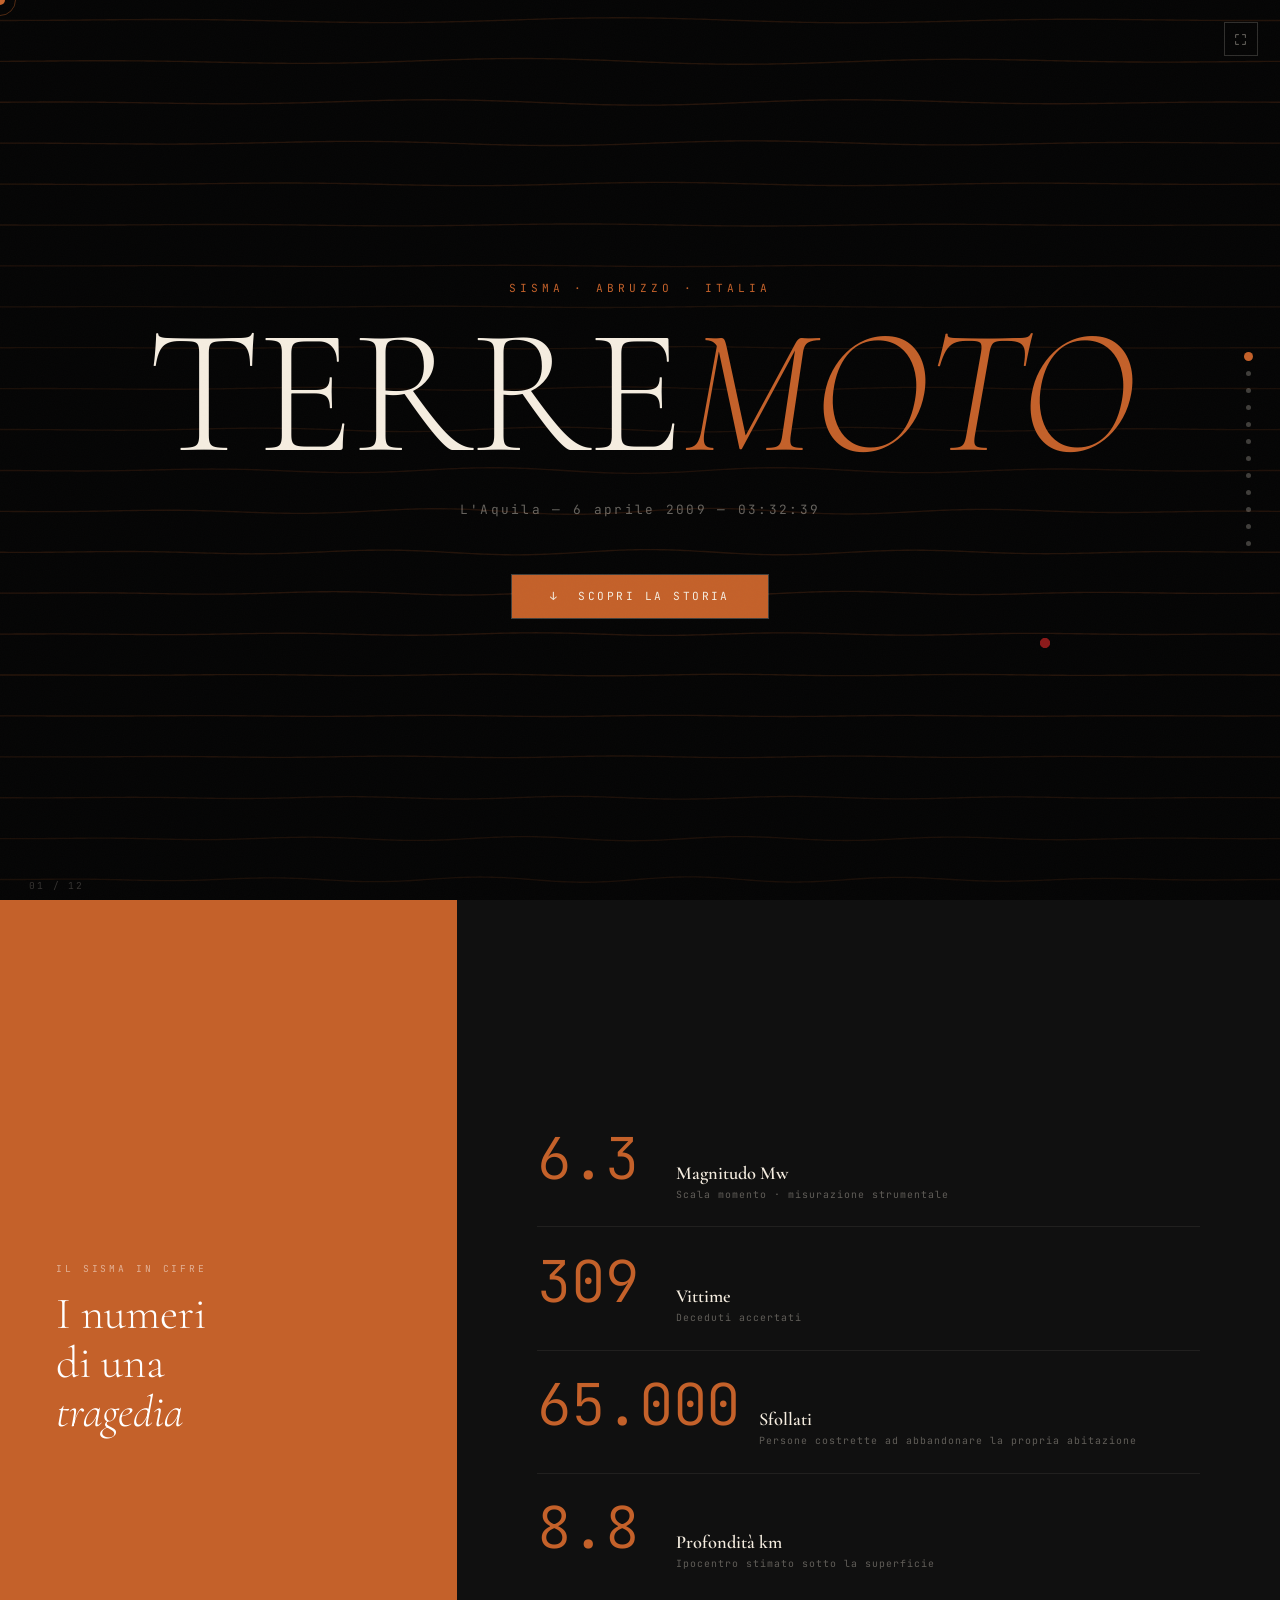
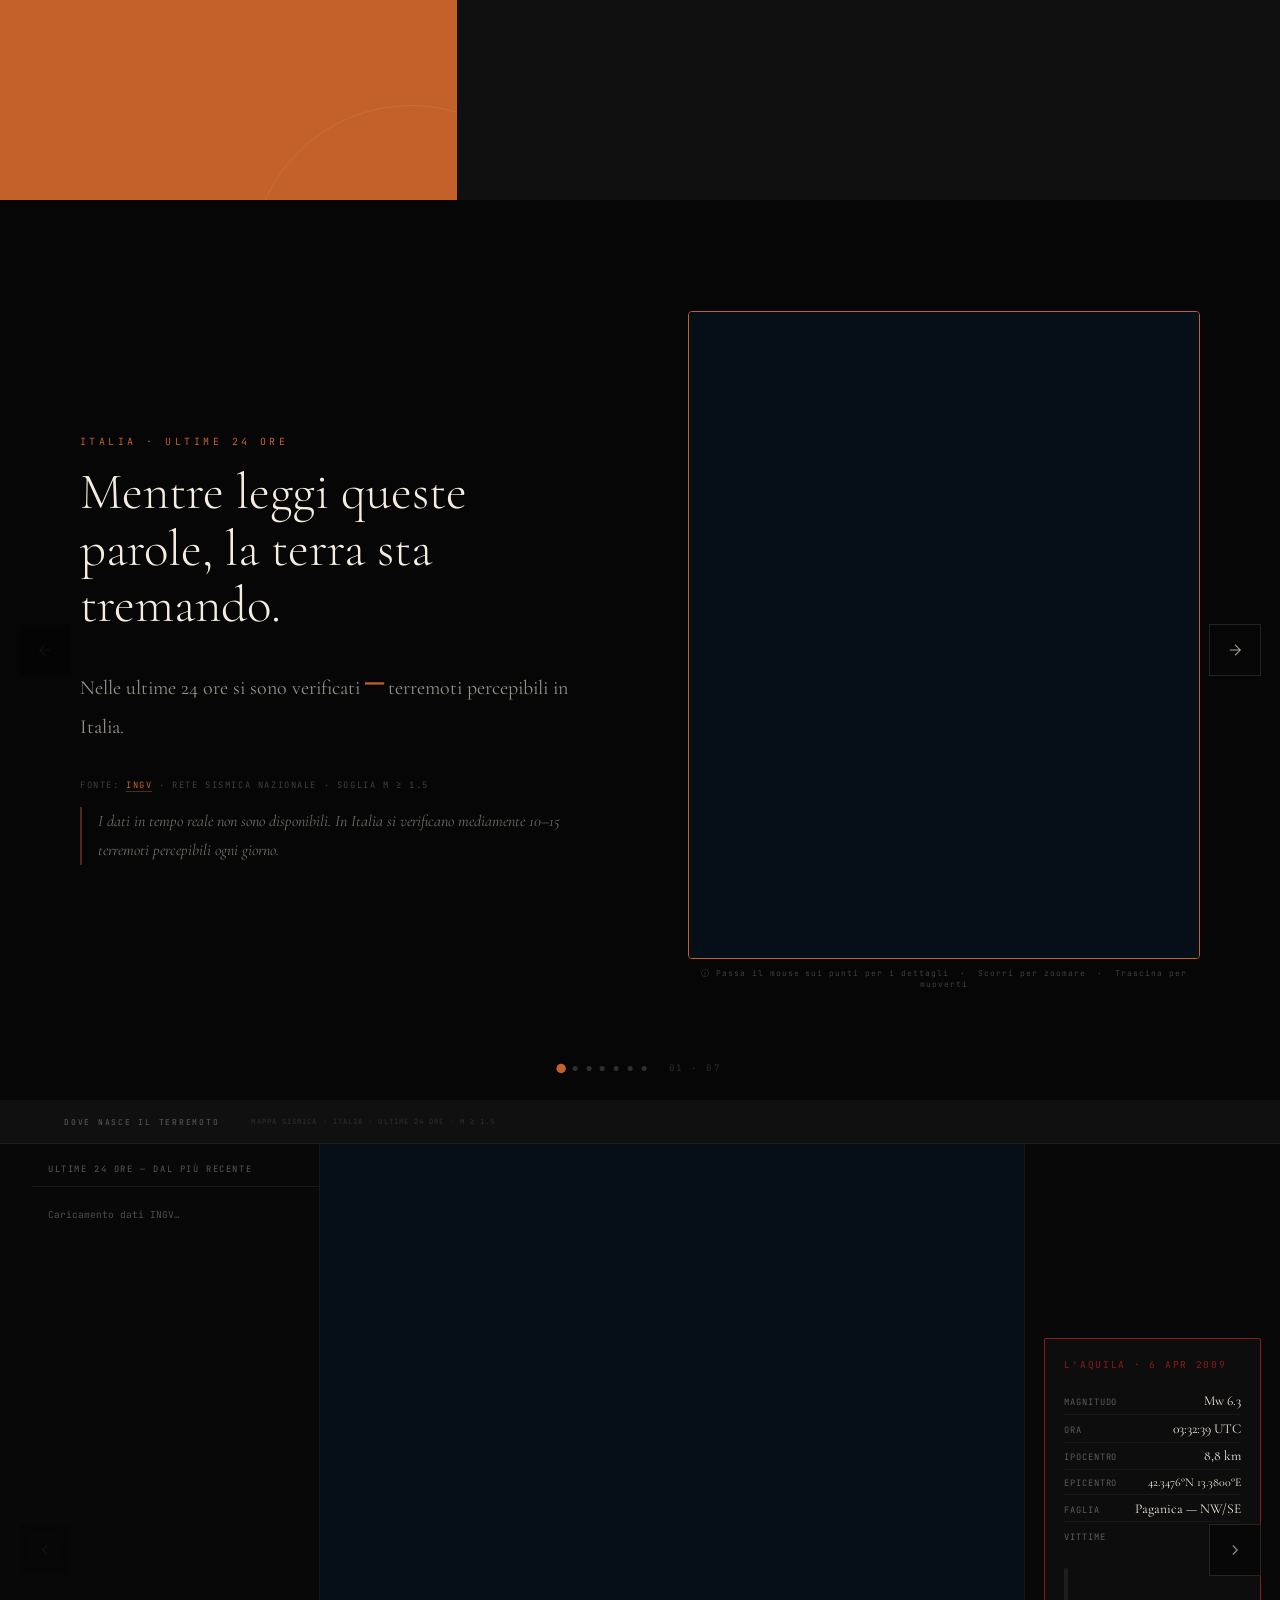
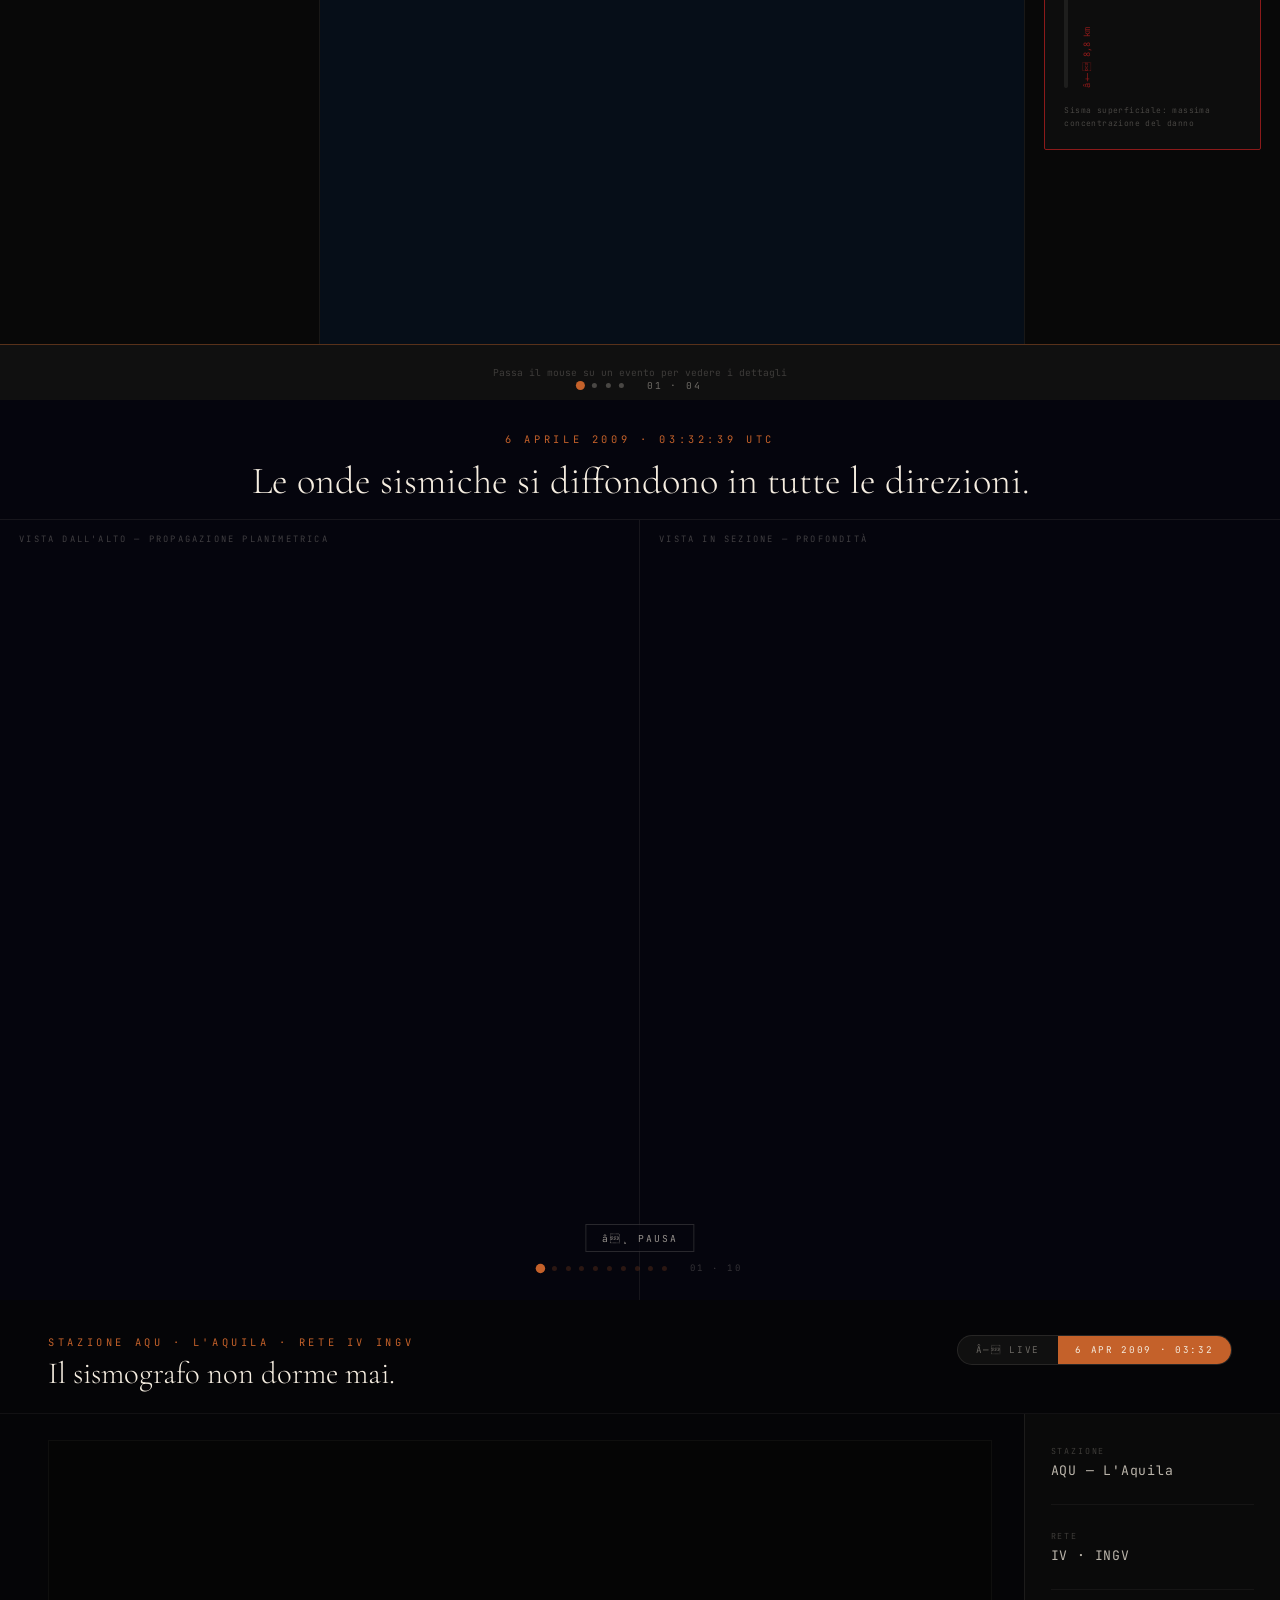
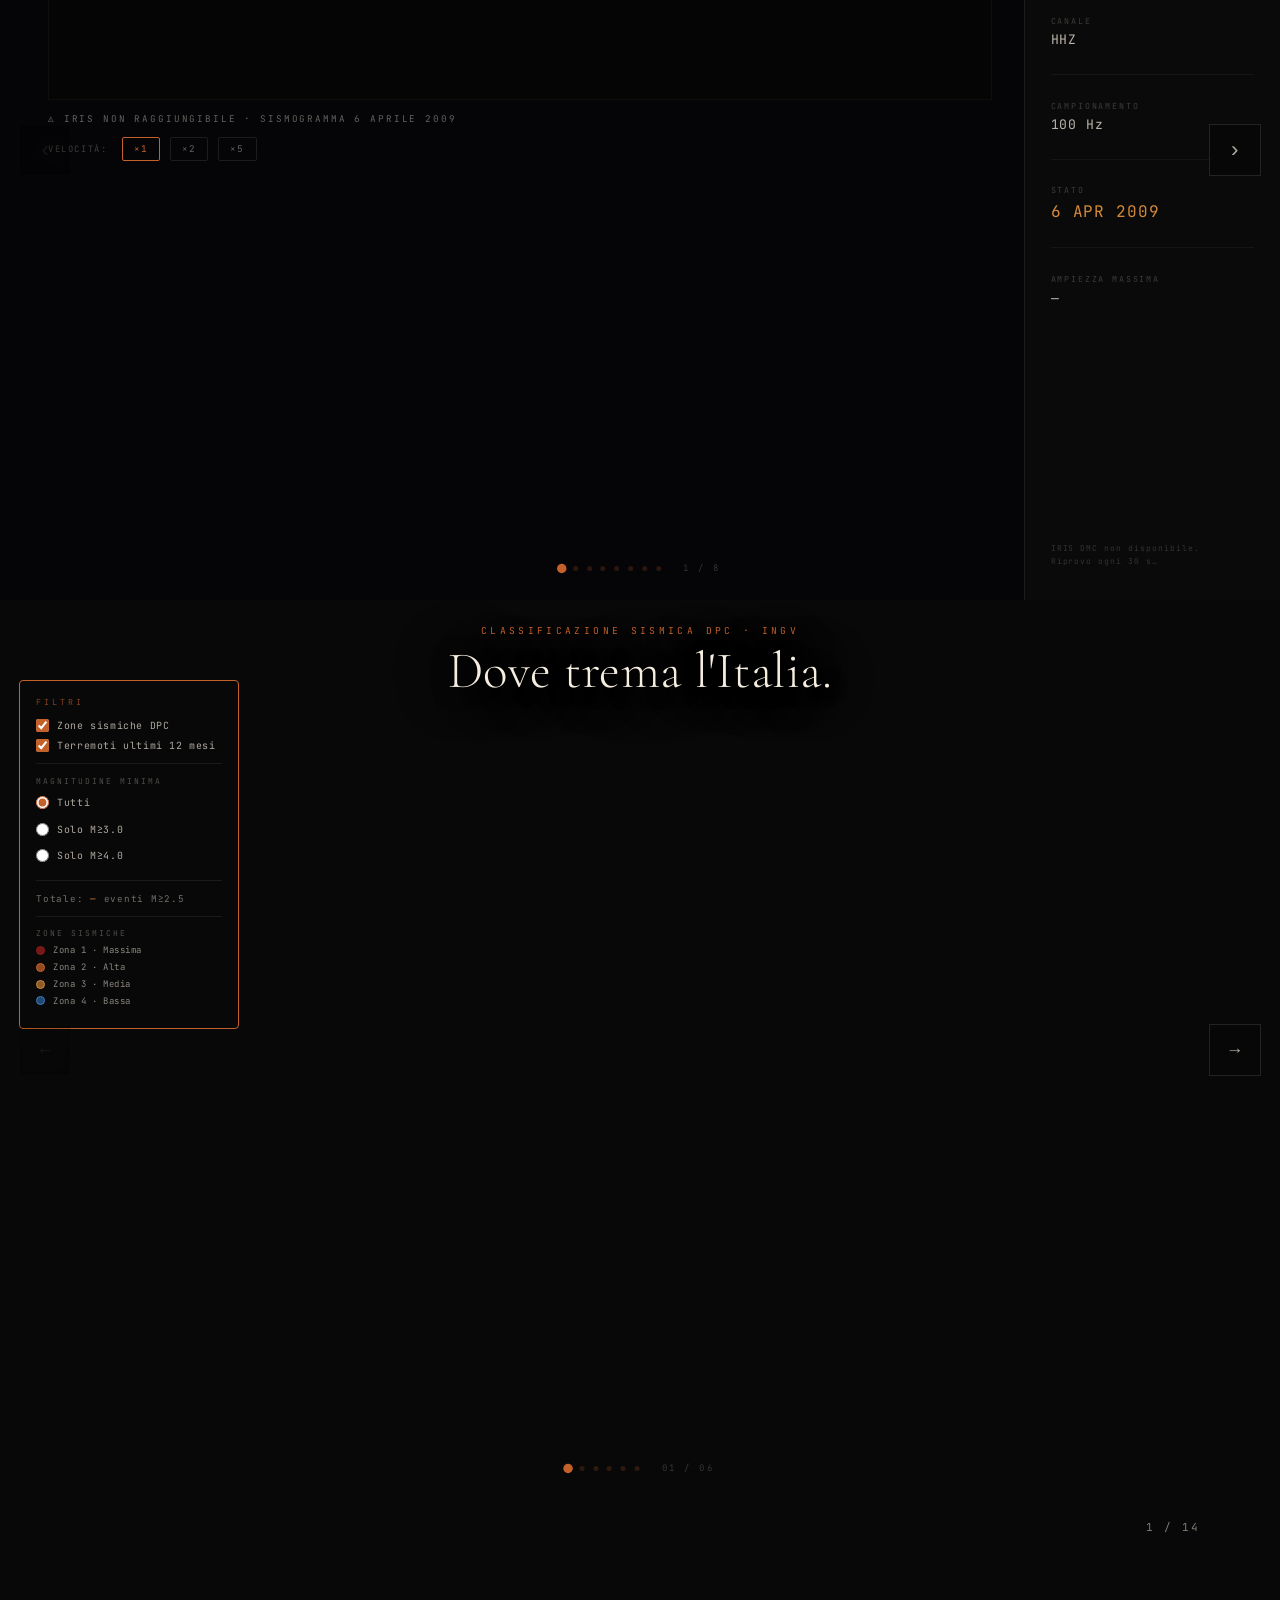
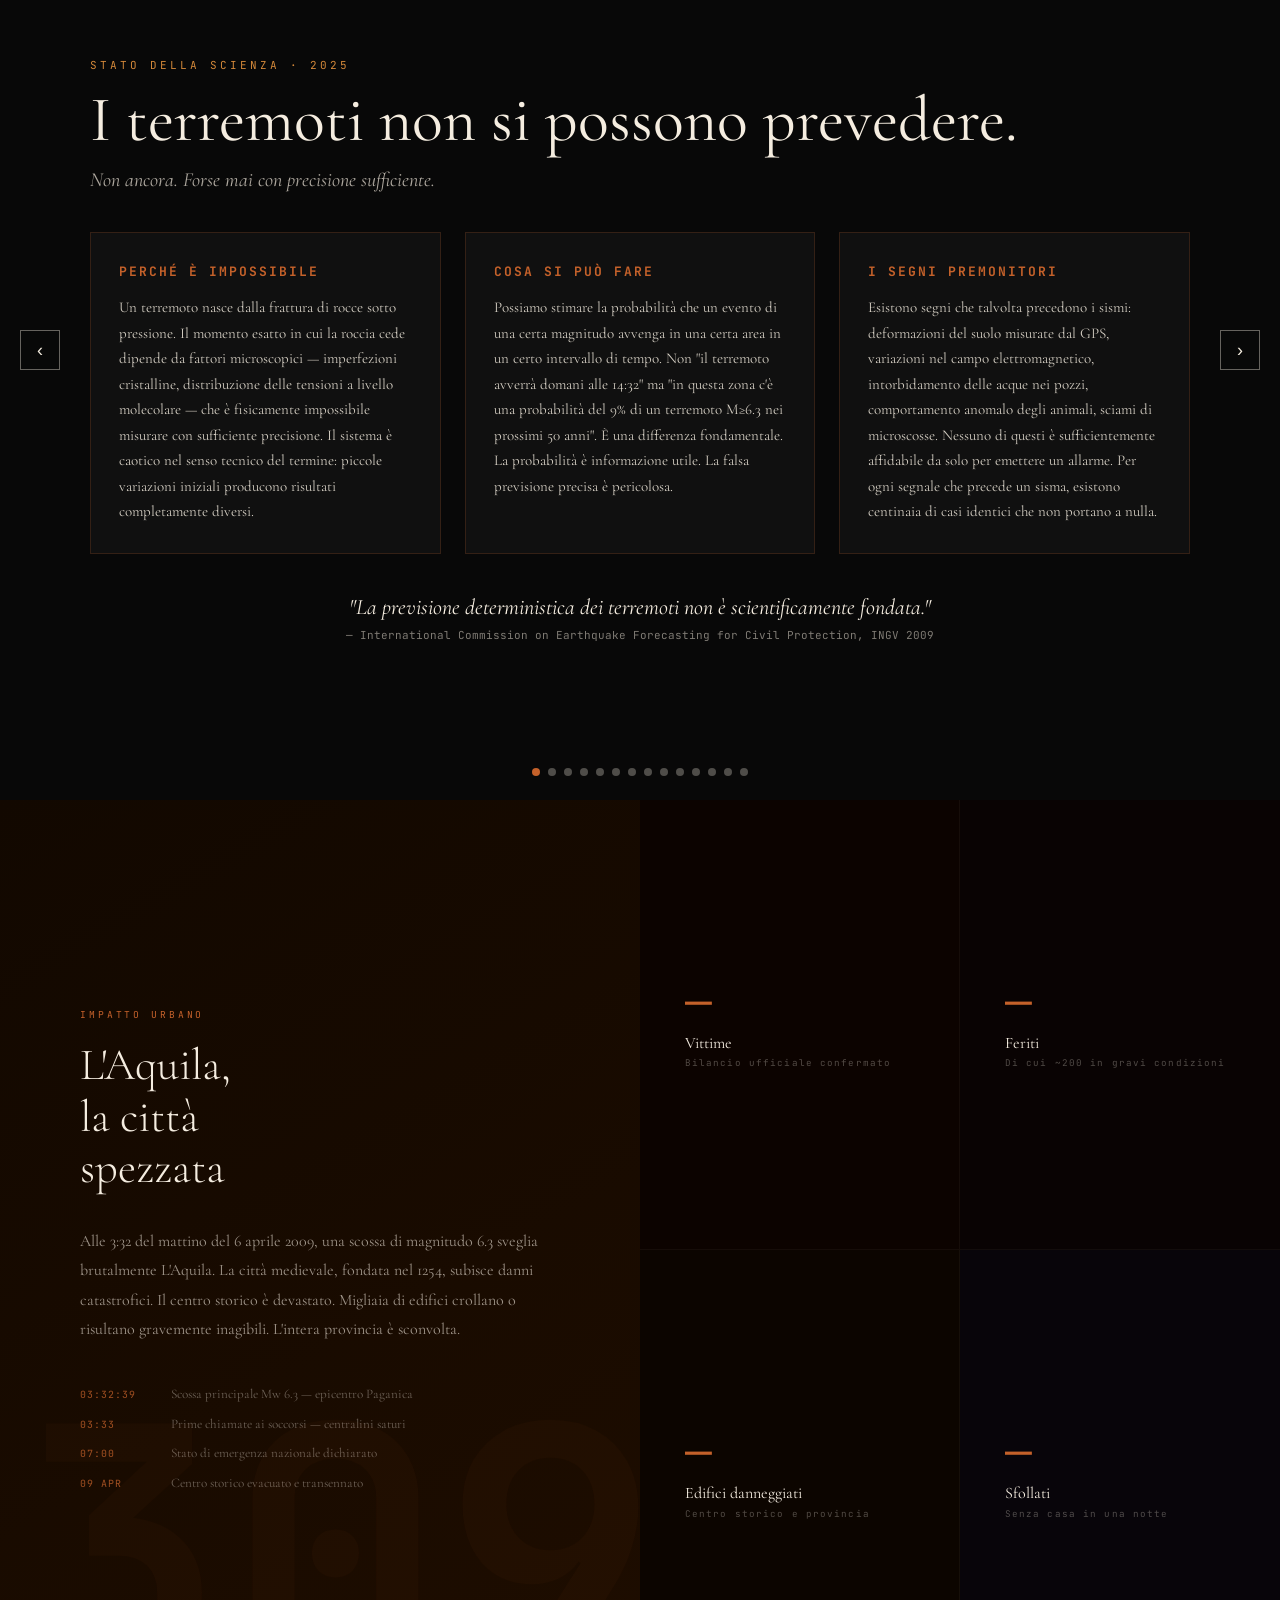
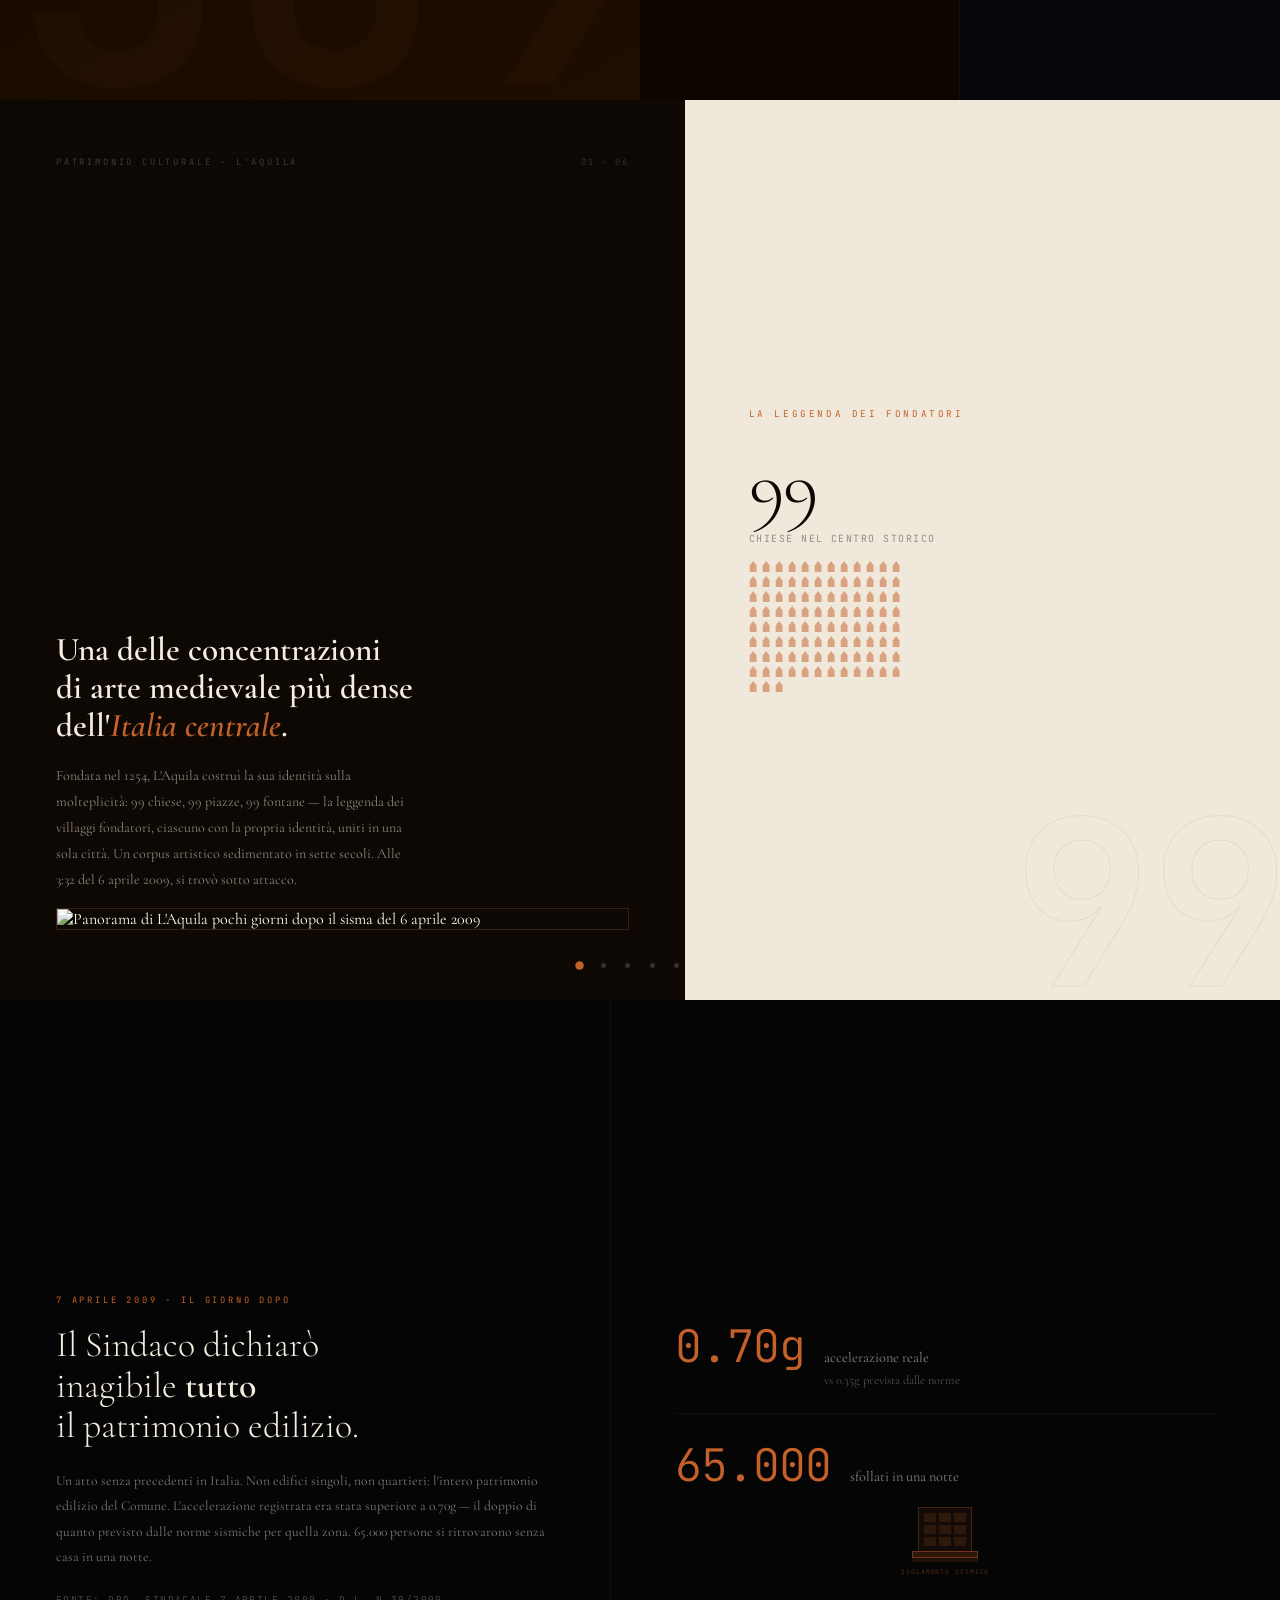
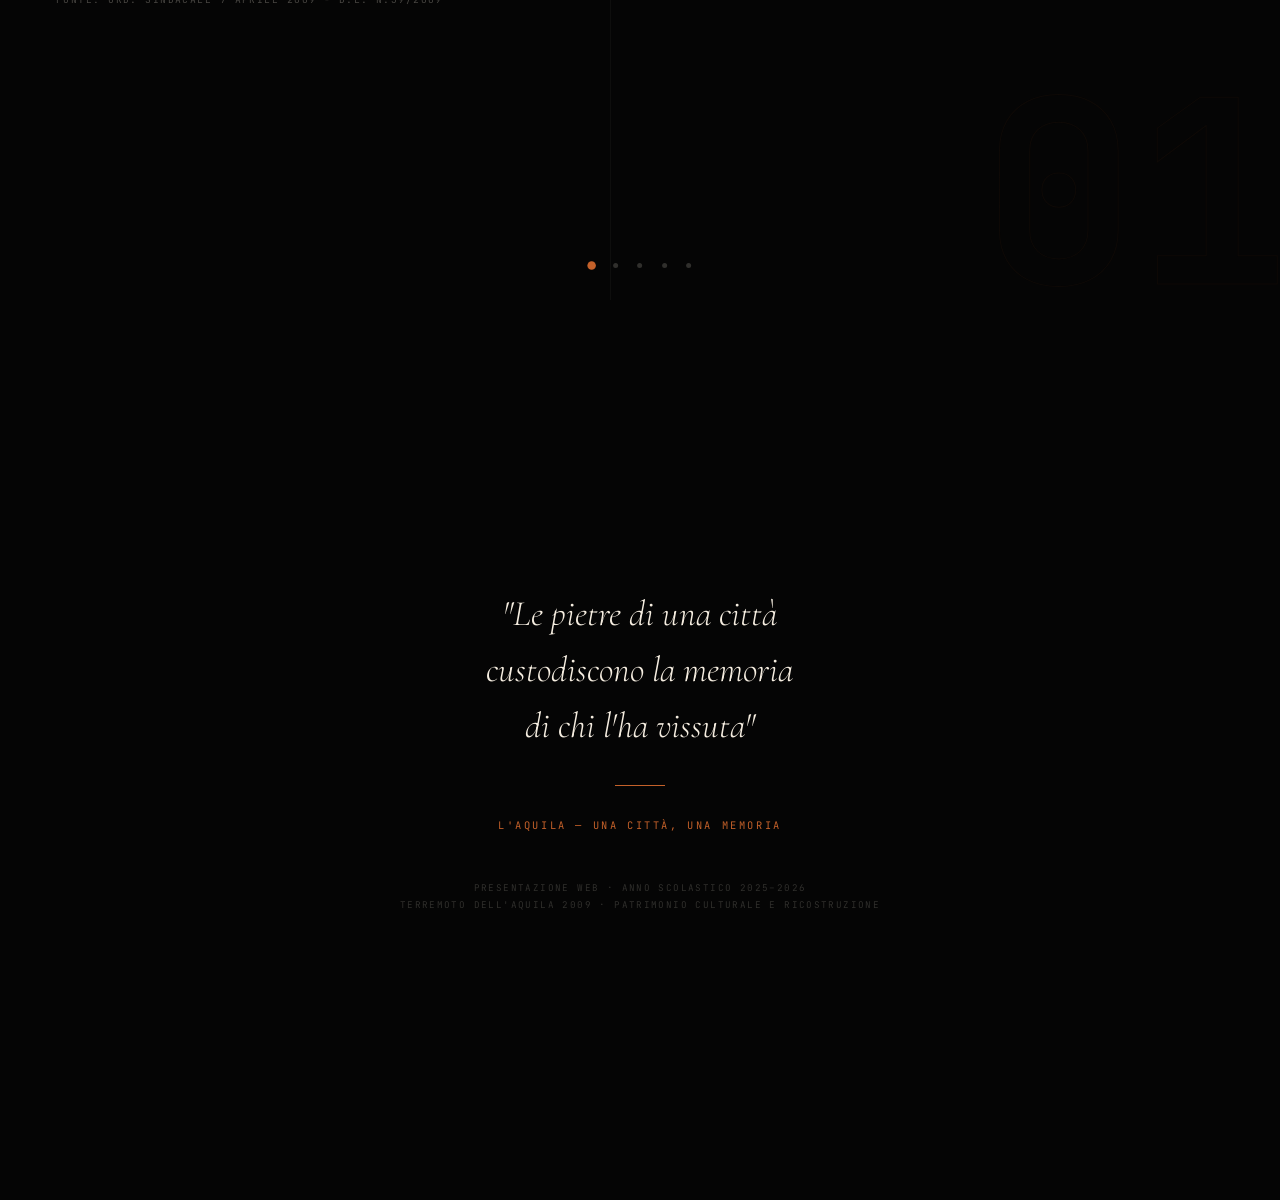
==== commit 2849181c: "feat: arricchisci slide s-city, correggi 99 chiese, aggiungi foto storiche - s-city: griglia 2×2 con" ====
--- a/TERREMOTO/terremoti-main/index.html
+++ b/TERREMOTO/terremoti-main/index.html
@@ -86,7 +86,7 @@
 
         #slide-counter {
             position: fixed;
-            left: 1.8rem; bottom: 1.8rem;
+            left: 1.8rem; bottom: 0.5rem;
             font-family: 'JetBrains Mono', monospace;
             font-size: 0.6rem;
             letter-spacing: 0.2em;
@@ -158,7 +158,7 @@
             justify-content: center;
         }
 
-        /* ══════════════════ SLIDE 1 · HERO ══════════════════ */
+        /* â•â•â•â•â•â•â•â•â•â•â•â•â•â•â•â•â•â• SLIDE 1 · HERO â•â•â•â•â•â•â•â•â•â•â•â•â•â•â•â•â•â• */
         #s-hero { background: #050505; }
 
         #hero-canvas {
@@ -239,7 +239,7 @@
         @keyframes riseUp { from { opacity: 0; transform: translateY(22px); } to { opacity: 1; transform: translateY(0); } }
         @keyframes fadeIn { to { opacity: 1; } }
 
-        /* ══════════════════ SLIDE 2 · DATI ══════════════════ */
+        /* â•â•â•â•â•â•â•â•â•â•â•â•â•â•â•â•â•â• SLIDE 2 · DATI â•â•â•â•â•â•â•â•â•â•â•â•â•â•â•â•â•â• */
         #s-data { background: var(--charcoal); }
 
         .data-grid { display: grid; grid-template-columns: 1fr 1.8fr; width: 100%; height: 100%; }
@@ -289,7 +289,7 @@
         .stat-label { font-size: 1.15rem; font-weight: 600; color: var(--cream); margin-bottom: 0.25rem; }
         .stat-sub { font-family: 'JetBrains Mono', monospace; font-size: 0.62rem; letter-spacing: 0.1em; color: rgba(245,237,224,0.35); }
 
-        /* ══════════════════ SLIDE 3 · SCIENZA — CAROSELLO ══════════════════ */
+        /* â•â•â•â•â•â•â•â•â•â•â•â•â•â•â•â•â•â• SLIDE 3 · SCIENZA — CAROSELLO â•â•â•â•â•â•â•â•â•â•â•â•â•â•â•â•â•â• */
         #s-science { background: #060810; padding: 0; }
 
         /* ── Carosello container ── */
@@ -586,7 +586,7 @@
         .ep-st-dt   { color: var(--terracotta); }
         #epicentro-canvas { width: 100%; height: 100%; display: block; }
 
-        /* ══════════════════ SLIDE 4 · CITTÀ ══════════════════ */
+        /* â•â•â•â•â•â•â•â•â•â•â•â•â•â•â•â•â•â• SLIDE 4 · CITTÀ â•â•â•â•â•â•â•â•â•â•â•â•â•â•â•â•â•â• */
         #s-city { background: var(--black); }
 
         .city-grid { display: grid; grid-template-columns: 1fr 1fr; width: 100%; height: 100%; }
@@ -608,14 +608,28 @@
         .city-title { font-size: clamp(2rem, 3.5vw, 3.8rem); font-weight: 300; line-height: 1.15; margin-bottom: 2rem; }
         .city-body { font-size: 1rem; line-height: 1.85; color: rgba(245,237,224,0.6); }
 
-        .city-right { display: grid; grid-template-rows: 1fr 1fr; }
-        .damage-block { display: flex; flex-direction: column; justify-content: center; padding: 3.5rem 4rem; border-bottom: 1px solid rgba(245,237,224,0.04); }
-        .damage-block:last-child { border-bottom: none; }
-        .damage-num { font-family: 'JetBrains Mono', monospace; font-size: clamp(2.5rem, 5vw, 5rem); font-weight: 300; color: var(--terracotta); line-height: 1; letter-spacing: -0.02em; }
-        .damage-label { font-size: 1.1rem; color: var(--cream); margin-top: 0.5rem; }
-        .damage-sub { font-family: 'JetBrains Mono', monospace; font-size: 0.6rem; color: rgba(245,237,224,0.3); letter-spacing: 0.12em; margin-top: 0.3rem; }
-
-        /* ══════════════════ SLIDE · PATRIMONIO — CAROSELLO <- SINISTRA ══════════════════ */
+        .city-right { display: grid; grid-template-columns: 1fr 1fr; grid-template-rows: 1fr 1fr; }
+        .damage-block { display: flex; flex-direction: column; justify-content: center; padding: 2.5rem 2.8rem; border-right: 1px solid rgba(245,237,224,0.04); border-bottom: 1px solid rgba(245,237,224,0.04); }
+        .damage-block:nth-child(2n) { border-right: none; }
+        .damage-block:nth-child(3), .damage-block:nth-child(4) { border-bottom: none; }
+        .damage-num { font-family: 'JetBrains Mono', monospace; font-size: clamp(2rem, 3.5vw, 4rem); font-weight: 300; color: var(--terracotta); line-height: 1; letter-spacing: -0.02em; }
+        .damage-label { font-size: 1rem; color: var(--cream); margin-top: 0.5rem; }
+        .damage-sub { font-family: 'JetBrains Mono', monospace; font-size: 0.58rem; color: rgba(245,237,224,0.3); letter-spacing: 0.12em; margin-top: 0.3rem; }
+        .city-timeline { margin-top: 2.5rem; display: flex; flex-direction: column; gap: 0.7rem; }
+        .city-tl-item { display: flex; gap: 1.2rem; align-items: baseline; }
+        .city-tl-time { font-family: 'JetBrains Mono', monospace; font-size: 0.62rem; color: var(--terracotta); letter-spacing: 0.1em; min-width: 4.5rem; opacity: 0.8; }
+        .city-tl-text { font-size: 0.82rem; color: rgba(245,237,224,0.38); line-height: 1.4; }
+        img.art-photo {
+          width: 100%;
+          max-height: 200px;
+          object-fit: cover;
+          filter: grayscale(0.35) sepia(0.15) contrast(1.05);
+          border: 1px solid rgba(196,97,42,0.25);
+          margin: 0.9rem 0 0.4rem;
+          display: block;
+        }
+
+        /* â•â•â•â•â•â•â•â•â•â•â•â•â•â•â•â•â•â• SLIDE · PATRIMONIO — CAROSELLO <- SINISTRA â•â•â•â•â•â•â•â•â•â•â•â•â•â•â•â•â•â• */
         #s-art { background: #0a0604; overflow: hidden; padding: 0; }
         #art-carousel-wrap { width: 100%; height: 100%; position: relative; overflow: hidden; }
         #art-track { display: flex; flex-direction: row; width: calc(6 * 100vw); height: 100%; transition: transform 0.65s cubic-bezier(0.4,0,0.2,1); will-change: transform; }
@@ -673,7 +687,7 @@
         @media (hover:none) and (pointer:coarse) { .art-swipe-hint { display:block; } }
         @media (max-width:768px) { .art-slide { grid-template-columns:1fr; } .art-sr { display:none; } }
 
-        /* ══════════════════ SLIDE · C.A.S.E. — CAROSELLO -> ══════════════════ */
+        /* â•â•â•â•â•â•â•â•â•â•â•â•â•â•â•â•â•â• SLIDE · C.A.S.E. — CAROSELLO -> â•â•â•â•â•â•â•â•â•â•â•â•â•â•â•â•â•â• */
         #s-rebuild { background: #050505; overflow: hidden; padding: 0; }
         #case-carousel-wrap { width: 100%; height: 100%; position: relative; overflow: hidden; }
         #case-track { display: flex; width: calc(5 * 100vw); height: 100%; transition: transform 0.65s cubic-bezier(0.4,0,0.2,1); will-change: transform; }
@@ -724,11 +738,11 @@
         @media (max-width:768px) { .case-slide { grid-template-columns:1fr; } .case-sr { display:none; } }
 
 
-        /* ══ PICCOLE ANIMAZIONI — ART & CASE ══════════════════════════════ */
+        /* â•â• PICCOLE ANIMAZIONI — ART & CASE â•â•â•â•â•â•â•â•â•â•â•â•â•â•â•â•â•â•â•â•â•â•â•â•â•â•â•â•â•â• */
 
         /* ── Ribaltamento: vedere canvas #ribalt-canvas ── */
 
-        /* ── Griglia 88 chiese (Intro) ── */
+        /* ── Griglia 99 chiese (Intro) ── */
         .art-church-grid { display:flex; flex-wrap:wrap; gap:4px; margin-top:1rem; width:154px; }
         .art-ch { width:9px; height:11px; background:rgba(196,97,42,0.5);
                   clip-path:polygon(50% 0%,88% 40%,88% 100%,12% 100%,12% 40%);
@@ -782,8 +796,8 @@
                    clip-path:polygon(50% 0%,90% 38%,90% 100%,10% 100%,10% 38%);
                    opacity:0; animation:hPop 0.16s ease forwards; }
         @keyframes hPop { to { opacity:1; } }
-        /* ══════════════════════════════════════════════════════════════════ */
-        /* ══════════════════ SLIDE 7 · FINE ══════════════════ */
+        /* â•â•â•â•â•â•â•â•â•â•â•â•â•â•â•â•â•â•â•â•â•â•â•â•â•â•â•â•â•â•â•â•â•â•â•â•â•â•â•â•â•â•â•â•â•â•â•â•â•â•â•â•â•â•â•â•â•â•â•â•â•â•â•â•â•â• */
+        /* â•â•â•â•â•â•â•â•â•â•â•â•â•â•â•â•â•â• SLIDE 7 · FINE â•â•â•â•â•â•â•â•â•â•â•â•â•â•â•â•â•â• */
         #s-end { background: #050505; position: relative; overflow: hidden; }
         #end-smoke { position: absolute; inset: 0; width: 100%; height: 100%; z-index: 0; display: block; }
         #s-end .end-wrap { position: relative; z-index: 1; }
@@ -894,8 +908,9 @@
         <div class="dot" data-i="8"></div>
         <div class="dot" data-i="9"></div>
         <div class="dot" data-i="10"></div>
+        <div class="dot" data-i="11"></div>
     </nav>
-    <div id="slide-counter">01 / 08</div>
+    <div id="slide-counter">01 / 12</div>
     <button id="fullscreen-btn" title="Schermo intero (F)">
         <svg viewBox="0 0 24 24"><path d="M3 3h6M3 3v6M21 3h-6M21 3v6M3 21h6M3 21v-6M21 21h-6M21 21v-6"/></svg>
     </button>
@@ -904,7 +919,7 @@
         <span class="scroll-label">Scorri</span>
     </div>
 
-    <!-- ══ S1 · HERO ══ -->
+    <!-- â•â• S1 · HERO â•â• -->
     <section class="slide" id="s-hero">
         <canvas id="hero-canvas"></canvas>
         <div class="hero-inner">
@@ -918,7 +933,7 @@
         <div class="epicenter"><div class="pulse"></div></div>
     </section>
 
-    <!-- ══ S2 · DATI ══ -->
+    <!-- â•â• S2 · DATI â•â• -->
     <section class="slide" id="s-data">
         <div class="data-grid">
             <div class="data-left">
@@ -958,17 +973,17 @@
         </div>
     </section>
 
-    <!-- ══ S3 · SEZIONE 1 — CAROSELLO 6 SUB-SLIDE ══ -->
+    <!-- â•â• S3 · SEZIONE 1 — CAROSELLO 6 SUB-SLIDE â•â• -->
 
     <!-- Leaflet CSS — solo per la sezione 1 -->
     <link rel="stylesheet" href="https://unpkg.com/leaflet@1.9.4/dist/leaflet.css">
 
-    <!-- ════════════ SEZIONE 1 — CSS ════════════ -->
+    <!-- â•â•â•â•â•â•â•â•â•â•â•â• SEZIONE 1 — CSS â•â•â•â•â•â•â•â•â•â•â•â• -->
     <style>
-/* ═══════════════════════════════════════════════
+/* â•â•â•â•â•â•â•â•â•â•â•â•â•â•â•â•â•â•â•â•â•â•â•â•â•â•â•â•â•â•â•â•â•â•â•â•â•â•â•â•â•â•â•â•â•â•â•
    SEZIONE 1 — CSS
    Prefisso: .s1- / #s1-
-   ═══════════════════════════════════════════════ */
+   â•â•â•â•â•â•â•â•â•â•â•â•â•â•â•â•â•â•â•â•â•â•â•â•â•â•â•â•â•â•â•â•â•â•â•â•â•â•â•â•â•â•â•â•â•â•â• */
 
 /* ── Contenitore principale ── */
 #s-section1 {
@@ -1183,7 +1198,7 @@
     overflow: hidden;
 }
 
-/* ═══ SLIDE 1 ═══ */
+/* â•â•â• SLIDE 1 â•â•â• */
 #s1-s1 { background: #060606; display: grid; grid-template-columns: 1fr 1fr; }
 #s1-s1 .s1-slide-col-left { background: transparent; }
 .s1-highlight {
@@ -1220,7 +1235,23 @@
     overflow: hidden;
     position: relative;
 }
-#s1-map { width: 100%; height: 100%; background: #060e18; }
+.s1-map-hint {
+    font-family: 'JetBrains Mono', monospace;
+    font-size: 0.5rem;
+    letter-spacing: 0.12em;
+    color: rgba(245,237,224,0.25);
+    margin-top: 0.6rem;
+    text-align: center;
+}
+.s1-link {
+    color: var(--terracotta);
+    text-decoration: none;
+    border-bottom: 1px solid rgba(196,97,42,0.4);
+    transition: border-color 0.2s, color 0.2s;
+}
+.s1-link:hover { color: var(--ochre); border-color: var(--ochre); }
+#s1-map { width: 100%; height: 100%; background: #060e18; touch-action: none; }
+.s1-map-wrap { overscroll-behavior: contain; }
 .s1-popup .leaflet-popup-content-wrapper {
     background: rgba(8,8,8,0.95);
     border: 1px solid rgba(196,97,42,0.35);
@@ -1257,7 +1288,7 @@
     display: block;
 }
 
-/* ═══ SLIDE 2 ═══ */
+/* â•â•â• SLIDE 2 â•â•â• */
 #s1-s2 { background: var(--charcoal); display: flex; }
 .s1-def-text {
     flex: 0 0 52%;
@@ -1278,8 +1309,79 @@
 }
 .s1-branch-svg-wrap { width: 100%; max-width: 340px; }
 .s1-branch-svg { width: 100%; height: auto; overflow: visible; }
-
-/* ═══ SLIDE 3 ═══ */
+.s1-branch-controls {
+    display: flex;
+    align-items: center;
+    gap: 1rem;
+    width: 100%;
+    max-width: 340px;
+}
+
+/* ── Reid popup ── */
+.s1-reid-trigger {
+    background: none; border: none; padding: 0;
+    font: inherit; display: inline;
+    color: var(--terracotta);
+    cursor: pointer;
+    border-bottom: 1px solid rgba(196,97,42,0.45);
+    transition: color 0.2s, border-color 0.2s;
+}
+.s1-reid-trigger:hover { color: var(--ochre); border-color: var(--ochre); }
+.s1-reid-overlay {
+    position: fixed; inset: 0;
+    background: rgba(0,0,0,0.55);
+    z-index: 980;
+    display: none;
+}
+.s1-reid-overlay.open { display: block; }
+.s1-reid-popup {
+    position: fixed;
+    top: 50%; left: 50%;
+    transform: translate(-50%, -50%);
+    z-index: 981;
+    background: #0c0e14;
+    border: 1px solid rgba(196,97,42,0.4);
+    border-radius: 3px;
+    padding: 2rem 2.2rem;
+    max-width: 420px;
+    width: calc(100vw - 4rem);
+    box-shadow: 0 12px 48px rgba(0,0,0,0.8);
+    display: none;
+}
+.s1-reid-popup.open { display: block; }
+.s1-reid-popup-close {
+    position: absolute; top: 0.8rem; right: 0.9rem;
+    background: none; border: none; color: rgba(245,237,224,0.35);
+    font-size: 1rem; cursor: pointer; padding: 0.2rem 0.4rem;
+    transition: color 0.2s;
+}
+.s1-reid-popup-close:hover { color: var(--cream); }
+.s1-reid-popup-name {
+    font-family: 'Cormorant Garamond', serif;
+    font-size: 1.35rem; font-weight: 600;
+    color: var(--cream); margin: 0 0 0.2rem;
+}
+.s1-reid-popup-dates {
+    font-family: 'JetBrains Mono', monospace;
+    font-size: 0.58rem; letter-spacing: 0.15em;
+    color: var(--terracotta); margin: 0 0 1rem;
+    text-transform: uppercase;
+}
+.s1-reid-popup-body {
+    font-family: 'Cormorant Garamond', serif;
+    font-size: 0.95rem; line-height: 1.6;
+    color: rgba(245,237,224,0.75); margin: 0 0 1.1rem;
+}
+.s1-reid-popup-geo {
+    display: flex; flex-direction: column; gap: 0.25rem;
+    border-top: 1px solid rgba(245,237,224,0.07);
+    padding-top: 0.8rem;
+    font-family: 'JetBrains Mono', monospace;
+    font-size: 0.52rem; letter-spacing: 0.1em;
+    color: rgba(245,237,224,0.3);
+}
+
+/* â•â•â• SLIDE 3 â•â•â• */
 #s1-s3 {
     background: #050709;
     width: 100%;
@@ -1385,7 +1487,7 @@
     text-transform: uppercase;
 }
 
-/* ═══ SLIDE 4 ═══ */
+/* â•â•â• SLIDE 4 â•â•â• */
 #s1-s4 {
     background: var(--charcoal);
     display: flex;
@@ -1407,12 +1509,32 @@
     flex-direction: column;
     gap: 2.6rem;
 }
+#s1-s4 .s1-slide-inner {
+    max-width: 1160px;
+    display: grid;
+    grid-template-columns: 360px 1fr;
+    grid-template-rows: auto 1fr;
+    gap: 0.6rem 3.5rem;
+    padding: 2.5rem 4rem;
+    align-items: start;
+}
+#s1-s4 header         { grid-column: 1; grid-row: 1; }
+#s1-s4 .s1-slider-hint { grid-column: 1; grid-row: 2; margin-bottom: 0; align-self: start; }
+#s1-s4 .s1-tool-wrap  { grid-column: 2; grid-row: 1 / span 2; margin-top: 0; align-self: center; }
 .s1-tool-wrap {
     display: grid;
     grid-template-columns: 1fr 260px;
     gap: 3rem;
     align-items: start;
     margin-top: 0.4rem;
+}
+.s1-slider-hint {
+    font-family: 'Cormorant Garamond', serif;
+    font-size: 0.9rem; line-height: 1.55; font-style: italic;
+    color: rgba(245,237,224,0.45);
+    border-left: 2px solid rgba(196,97,42,0.35);
+    padding-left: 0.9rem;
+    margin-bottom: 1.4rem;
 }
 .s1-sliders-col { display: flex; flex-direction: column; gap: 2rem; }
 .s1-slider-group { display: flex; flex-direction: column; gap: 0.55rem; }
@@ -1542,11 +1664,59 @@
     transition: color 0.3s;
 }
 
-/* ═══ SLIDE 5 ═══ */
+/* â•â•â• SLIDE 5 â•â•â• */
 #s1-s5 { background: var(--black); }
-#s1-s5 .s1-slide-inner { padding: 3rem 5rem 4rem; max-width: 860px; margin: 0 auto; width: 100%; }
-
-/* ═══ SLIDE 6 — 2 colonne ═══ */
+.s1-s5-wrap {
+    width: 100%;
+    max-width: 1060px;
+    padding: 1.8rem 4rem;
+    box-sizing: border-box;
+    display: flex;
+    flex-direction: column;
+    gap: 1rem;
+}
+#s1-s5 .s1-narrative-block { margin: 0.5rem 0; }
+#s1-s5 .s1-s5-grid { gap: 0 2.5rem; }
+.s1-s5-header {
+    display: flex;
+    flex-direction: row;
+    align-items: center;
+    gap: 2.5rem;
+}
+.s1-s5-title-col { display: flex; flex-direction: column; gap: 0.35rem; flex: 1; }
+.s1-s5-photo-wrap {
+    display: flex;
+    flex-direction: column;
+    align-items: center;
+    gap: 0.4rem;
+    flex-shrink: 0;
+}
+.s1-s5-photo {
+    width: 220px;
+    height: 150px;
+    object-fit: cover;
+    border-radius: 2px;
+    border: 1px solid rgba(196,97,42,0.25);
+    display: block;
+}
+.s1-s5-photo[src=""] { display: none; } /* nasconde segnaposto vuoto */
+.s1-s5-photo-caption {
+    font-family: 'JetBrains Mono', monospace;
+    font-size: 0.5rem;
+    letter-spacing: 0.12em;
+    color: rgba(245,237,224,0.2);
+}
+#s1-s5 { align-items: flex-start; }
+.s1-s5-wrap { padding-top: 2.5rem; }
+.s1-s5-grid {
+    display: grid;
+    grid-template-columns: 1fr 1fr;
+    gap: 0 3rem;
+    align-items: start;
+}
+.s1-s5-col { display: flex; flex-direction: column; }
+
+/* â•â•â• SLIDE 6 — 2 colonne â•â•â• */
 #s1-s6 { background: var(--black); }
 .s1-s6-inner {
     display: grid;
@@ -1562,6 +1732,14 @@
     display: flex;
     flex-direction: column;
     gap: 0.9rem;
+}
+.s1-s6-subtitle {
+    font-family: 'Cormorant Garamond', serif;
+    font-size: 1.25rem;
+    font-weight: 400;
+    color: var(--cream);
+    margin: 0;
+    line-height: 1.2;
 }
 .s1-narrative-block { margin: 1.6rem 0; }
 .s1-narrative-title {
@@ -1651,7 +1829,7 @@
     color: rgba(245, 237, 224, 0.2);
 }
 
-/* ═══ SLIDE 6 ═══ */
+/* â•â•â• SLIDE 6 â•â•â• */
 #s1-s6 { background: var(--black); }
 .s1-transition-wrap {
     text-align: center;
@@ -1675,12 +1853,13 @@
     50%       { transform: translateY(14px); }
 }
 
-/* ═══ RESPONSIVE ═══ */
+/* â•â•â• RESPONSIVE â•â•â• */
 @media (max-width: 768px) {
     #s1-s3 { grid-template-columns: 1fr; }
     .s1-tool-wrap { grid-template-columns: 1fr; }
     .s1-photos-row { grid-template-columns: 1fr; }
-    #s1-s5 .s1-slide-inner { padding: 2.5rem 1.5rem 4rem; }
+    #s1-s5 .s1-s5-wrap { padding: 2rem 1.5rem; }
+    .s1-s5-grid { grid-template-columns: 1fr; }
     #s1-s4 { padding: 2rem 1rem; }
 }
     </style>
@@ -1696,13 +1875,14 @@
               <h2 class="s1-slide-title">Mentre leggi queste parole, la terra sta tremando.</h2>
               <p class="s1-slide-sub">Nelle ultime 24 ore si sono verificati <span id="s1-quake-count" class="s1-highlight">—</span> terremoti percepibili in Italia.</p>
               <p id="s1-last-event" class="s1-last-event" style="display:none">L'ultimo: <span id="s1-last-loc"></span>, <span id="s1-last-time"></span>, M <span id="s1-last-mag"></span></p>
-              <span class="s1-caption">Fonte: INGV · Rete Sismica Nazionale · soglia M ≥ 1.5</span>
+              <span class="s1-caption">Fonte: <a href="https://www.ingv.it" target="_blank" rel="noopener" class="s1-link">INGV</a> · Rete Sismica Nazionale · soglia M ≥ 1.5</span>
               <div id="s1-api-fallback" class="s1-fallback" style="display:none">I dati in tempo reale non sono disponibili. In Italia si verificano mediamente 10–15 terremoti percepibili ogni giorno.</div>
             </div>
             <div class="s1-slide-col-right">
               <div class="s1-map-wrap">
                 <div id="s1-map"></div>
               </div>
+              <p class="s1-map-hint">&#9432; Passa il mouse sui punti per i dettagli &nbsp;·&nbsp; Scorri per zoomare &nbsp;·&nbsp; Trascina per muoverti</p>
             </div>
           </div>
 
@@ -1716,40 +1896,34 @@
               <p class="s1-body-text">Questo meccanismo è identico a quello di un ramo secco piegato fino a spezzarsi: la deformazione è lenta e silenziosa, la rottura è istantanea e violenta.</p>
             </div>
             <div class="s1-def-visual">
-              <svg class="s1-branch-svg" viewBox="0 0 320 200" xmlns="http://www.w3.org/2000/svg">
-                <style>
-                  .branch-straight { animation: branchStraight 8s infinite; }
-                  @keyframes branchStraight { 0% { opacity: 1; } 24.9% { opacity: 1; } 25% { opacity: 0; } 74.9% { opacity: 0; } 75% { opacity: 1; } 100% { opacity: 1; } }
-                  .branch-bent { animation: branchBent 8s infinite; }
-                  @keyframes branchBent { 0% { opacity: 0; } 25% { opacity: 0; } 25.1% { opacity: 1; } 49.9% { opacity: 1; } 50% { opacity: 0; } 100% { opacity: 0; } }
-                  .branch-break { animation: branchBreak 8s infinite; }
-                  @keyframes branchBreak { 0% { opacity: 0; } 50% { opacity: 0; } 50.1% { opacity: 1; } 62% { opacity: 1; } 62.1% { opacity: 0; } 100% { opacity: 0; } }
-                  .branch-rebound { animation: branchRebound 8s infinite; }
-                  @keyframes branchRebound { 0% { opacity: 0; } 62% { opacity: 0; } 62.1% { opacity: 0.5; } 75% { opacity: 0.5; } 75.1% { opacity: 0; } 100% { opacity: 0; } }
-                  .label-integro { animation: labelIntegro 8s infinite; }
-                  @keyframes labelIntegro { 0% { visibility: visible; } 24.9% { visibility: visible; } 25% { visibility: hidden; } 74.9% { visibility: hidden; } 75% { visibility: visible; } 100% { visibility: visible; } }
-                  .label-deformazione { animation: labelDeformazione 8s infinite; }
-                  @keyframes labelDeformazione { 0% { visibility: hidden; } 25% { visibility: hidden; } 25.1% { visibility: visible; } 49.9% { visibility: visible; } 50% { visibility: hidden; } 100% { visibility: hidden; } }
-                  .label-rottura { animation: labelRottura 8s infinite; }
-                  @keyframes labelRottura { 0% { visibility: hidden; } 50% { visibility: hidden; } 50.1% { visibility: visible; } 62% { visibility: visible; } 62.1% { visibility: hidden; } 100% { visibility: hidden; } }
-                  .label-rimbalzo { animation: labelRimbalzo 8s infinite; }
-                  @keyframes labelRimbalzo { 0% { visibility: hidden; } 62% { visibility: hidden; } 62.1% { visibility: visible; } 75% { visibility: visible; } 75.1% { visibility: hidden; } 100% { visibility: hidden; } }
-                </style>
-                <g class="branch-straight"><line x1="20" y1="100" x2="300" y2="100" stroke="#F5EDE0" stroke-width="4" stroke-linecap="round"/></g>
-                <g class="branch-bent"><path d="M20,100 Q160,70 300,100" fill="none" stroke="var(--terracotta, #C4612A)" stroke-width="4" stroke-linecap="round"/></g>
-                <g class="branch-break">
-                  <line x1="20" y1="100" x2="155" y2="95" stroke="var(--blood, #8B1A1A)" stroke-width="4" stroke-linecap="round"/>
-                  <line x1="165" y1="105" x2="300" y2="100" stroke="var(--blood, #8B1A1A)" stroke-width="4" stroke-linecap="round"/>
-                </g>
-                <g class="branch-rebound">
-                  <line x1="20" y1="100" x2="140" y2="90" stroke="var(--blood, #8B1A1A)" stroke-width="4" stroke-linecap="round"/>
-                  <line x1="180" y1="110" x2="300" y2="100" stroke="var(--blood, #8B1A1A)" stroke-width="4" stroke-linecap="round"/>
-                </g>
-                <text class="label-integro" x="160" y="160" text-anchor="middle" font-family="'JetBrains Mono', monospace" font-size="11" fill="#F5EDE0" letter-spacing="2">INTEGRO</text>
-                <text class="label-deformazione" x="160" y="160" text-anchor="middle" font-family="'JetBrains Mono', monospace" font-size="11" fill="var(--terracotta, #C4612A)" letter-spacing="2">DEFORMAZIONE</text>
-                <text class="label-rottura" x="160" y="160" text-anchor="middle" font-family="'JetBrains Mono', monospace" font-size="11" fill="var(--blood, #8B1A1A)" letter-spacing="2">ROTTURA</text>
-                <text class="label-rimbalzo" x="160" y="160" text-anchor="middle" font-family="'JetBrains Mono', monospace" font-size="11" fill="var(--blood, #8B1A1A)" opacity="0.5" letter-spacing="2">RIMBALZO</text>
-              </svg>
+              <div class="s1-branch-svg-wrap">
+                <svg id="s1-branch-svg" viewBox="0 0 340 170" xmlns="http://www.w3.org/2000/svg">
+                  <!-- strati rocciosi di sfondo -->
+                  <line x1="10" y1="57" x2="330" y2="57" stroke="rgba(245,237,224,0.05)" stroke-width="1.5"/>
+                  <line x1="10" y1="72" x2="330" y2="72" stroke="rgba(245,237,224,0.03)" stroke-width="1"/>
+                  <line x1="10" y1="112" x2="330" y2="112" stroke="rgba(245,237,224,0.03)" stroke-width="1"/>
+                  <line x1="10" y1="127" x2="330" y2="127" stroke="rgba(245,237,224,0.05)" stroke-width="1.5"/>
+                  <!-- ramo principale — animato via JS -->
+                  <path id="s1-b-main" d="M20,92 Q170,92 320,92" fill="none" stroke="rgba(245,237,224,0.85)" stroke-width="4.5" stroke-linecap="round"/>
+                  <!-- pezzi rottura — nascosti -->
+                  <line id="s1-b-left"  x1="20"  y1="92" x2="158" y2="87" stroke="#8B1A1A" stroke-width="4.5" stroke-linecap="round" opacity="0"/>
+                  <line id="s1-b-right" x1="168" y1="97" x2="320" y2="92" stroke="#8B1A1A" stroke-width="4.5" stroke-linecap="round" opacity="0"/>
+                  <!-- flash rottura -->
+                  <circle id="s1-b-flash" cx="163" cy="92" r="9" fill="#C4612A" opacity="0"/>
+                  <!-- label fase nel SVG -->
+                  <text id="s1-b-label" x="170" y="153" text-anchor="middle" font-family="'JetBrains Mono',monospace" font-size="9" letter-spacing="3" fill="rgba(245,237,224,0.45)">INTEGRO</text>
+                </svg>
+              </div>
+              <ul class="s1-phase-list">
+                <li class="s1-phase-item active" data-phase="1">Integro — posizione di riposo</li>
+                <li class="s1-phase-item" data-phase="2">Deformazione — curvatura progressiva</li>
+                <li class="s1-phase-item" data-phase="3">Rottura — rilascio istantaneo di energia</li>
+                <li class="s1-phase-item" data-phase="4">Rimbalzo — ritorno all'equilibrio</li>
+              </ul>
+              <div class="s1-branch-controls" style="margin-top:0.6rem;">
+                <button id="s1-branch-btn" class="s1-btn"><span>&#9646;&#9646; Pausa</span></button>
+                <span id="s1-branch-label" class="s1-canvas-label"></span>
+              </div>
             </div>
           </div>
 
@@ -1758,16 +1932,7 @@
             <div class="s1-slide-col-left" style="display:flex;flex-direction:column;justify-content:center;gap:1.1rem;padding:3.5rem 3rem 3.5rem 4rem;border-right:1px solid rgba(245,237,224,0.055);overflow-y:auto;">
               <span class="s1-eyebrow">H.F. REID · 1910</span>
               <h2 class="s1-slide-title">La teoria del rimbalzo elastico.</h2>
-              <p class="s1-body-text">Dopo il terremoto di San Francisco del 1906, il geologo Harry Fielding Reid studiò le deformazioni del terreno lungo la faglia di San Andreas. Scoprì che i blocchi rocciosi su entrambi i lati si erano spostati elasticamente per decenni prima della rottura, per poi &ldquo;rimbalzare&rdquo; nella posizione di minima energia dopo il sisma.</p>
-              <ul class="s1-phase-list">
-                <li class="s1-phase-item" data-phase="1">Accumulo di tensione</li>
-                <li class="s1-phase-item" data-phase="2">Deformazione elastica</li>
-                <li class="s1-phase-item" data-phase="3">Rottura &mdash; rilascio energia</li>
-                <li class="s1-phase-item" data-phase="4">Rimbalzo alla posizione di equilibrio</li>
-              </ul>
-              <button id="s1-play-btn" class="s1-btn" onclick="startFaultAnim()">
-                <span>&#9654; Avvia</span>
-              </button>
+              <p class="s1-body-text">Dopo il terremoto di San Francisco del 1906, il geologo <button class="s1-reid-trigger" id="s1-reid-trigger">Harry Fielding Reid</button> studiò le deformazioni del terreno lungo la faglia di San Andreas. Scoprì che i blocchi rocciosi su entrambi i lati si erano spostati elasticamente per decenni prima della rottura, per poi &ldquo;rimbalzare&rdquo; nella posizione di minima energia dopo il sisma.</p>
             </div>
             <div class="s1-slide-col-right" style="display:flex;flex-direction:column;padding:2.5rem 2.5rem 2.5rem 2rem;background:#050709;position:relative;">
               <div id="s1-fault-phase-label" class="s1-canvas-label">Fase 1 &mdash; Accumulo di tensione in corso</div>
@@ -1779,6 +1944,15 @@
                 <span class="s1-canvas-note">Modello Reid 1910 &mdash; faglia trascorrente</span>
                 <span class="s1-canvas-note">Canvas interattivo</span>
               </div>
+              <ul class="s1-phase-list" style="margin-top:1rem;">
+                <li class="s1-phase-item" data-phase="1">Accumulo di tensione</li>
+                <li class="s1-phase-item" data-phase="2">Deformazione elastica</li>
+                <li class="s1-phase-item" data-phase="3">Rottura &mdash; rilascio energia</li>
+                <li class="s1-phase-item" data-phase="4">Rimbalzo alla posizione di equilibrio</li>
+              </ul>
+              <button id="s1-play-btn" class="s1-btn" style="margin-top:1rem;align-self:flex-start;" onclick="startFaultAnim()">
+                <span>&#9654; Avvia</span>
+              </button>
             </div>
           </div>
 
@@ -1786,10 +1960,11 @@
           <div class="s1-slide" id="s1-s4">
             <div class="s1-slide-inner">
               <header>
-                <span class="s1-eyebrow">Legge di Gutenberg-Richter</span>
+                <span class="s1-eyebrow">4.3 · SISMICITÀ STATISTICA</span>
                 <h2 class="s1-slide-title">Più raro è il terremoto,<br>più è devastante.</h2>
-                <p class="s1-body-text">Una volta liberata l'energia, nelle rocce inizia ad accumularsi nuova energia elastica. I terremoti sono fenomeni ciclici. Il periodo di ritorno di un sisma è il tempo medio che intercorre tra due eventi sismici nella stessa area. Esiste una legge precisa: periodi di ritorno più lunghi corrispondono a sismi di magnitudo molto più elevata.</p>
+                <p class="s1-body-text">I terremoti non sono eventi casuali: obbediscono a una distribuzione statistica precisa. Nelle rocce l'energia elastica si accumula e si libera ciclicamente; il <em>periodo di ritorno</em> è il tempo medio tra due sismi nella stessa area. La <button class="s1-reid-trigger" id="s1-gr-trigger">legge di Gutenberg-Richter</button> stabilisce che a ogni unità di magnitudo in più corrisponde circa dieci volte il periodo di ritorno — una costante quasi universale della crosta terrestre.</p>
               </header>
+              <p class="s1-slider-hint">I due cursori sono collegati dalla legge: sposta uno e osserva l'altro adeguarsi — più la magnitudo sale, più il sisma diventa un evento raro. Trova dove si posiziona il terremoto de L'Aquila del 2009.</p>
               <div class="s1-tool-wrap">
                 <div class="s1-sliders-col">
                   <div class="s1-slider-group">
@@ -1827,28 +2002,42 @@
 
           <!-- ─── Slide 5 — Paganica: narrativa ─── -->
           <div class="s1-slide" id="s1-s5">
-            <div class="s1-slide-inner">
-              <span class="s1-eyebrow">6 APRILE 2009 · 03:32:39</span>
-              <h2 class="s1-slide-title">La Faglia di Paganica<br>si è mossa.</h2>
-              <p class="s1-slide-sub" style="font-style:italic;">Per pochi secondi. Dopo secoli di silenzio.</p>
-              <div class="s1-narrative-block">
-                <h4 class="s1-narrative-title">La faglia</h4>
-                <p class="s1-body-text">La Faglia di Paganica è una frattura nella crosta lunga ~12 km sotto la conca aquilana. È una faglia normale: i due blocchi si muovono in opposizione sotto forze estensionali che allungano e assottigliano la crosta.</p>
+            <div class="s1-s5-wrap">
+              <div class="s1-s5-header">
+                <div class="s1-s5-title-col">
+                  <span class="s1-eyebrow">6 APRILE 2009 · 03:32:39</span>
+                  <h2 class="s1-slide-title">La Faglia di Paganica<br>si è mossa.</h2>
+                  <p class="s1-slide-sub" style="font-style:italic;">Per pochi secondi. Dopo secoli di silenzio.</p>
+                </div>
+                <div class="s1-s5-photo-wrap">
+                  <!-- sostituisci src con il percorso della foto INGV -->
+                  <img src="" alt="Faglia di Paganica — INGV" class="s1-s5-photo" id="s1-s5-photo">
+                  <span class="s1-s5-photo-caption">Foto: INGV</span>
+                </div>
               </div>
-              <hr class="s1-divider">
-              <div class="s1-narrative-block">
-                <h4 class="s1-narrative-title">L'accumulo</h4>
-                <p class="s1-body-text">Per secoli la faglia era rimasta immobile mentre le forze tettoniche dell'Appennino centrale accumulavano tensione elastica invisibile nelle rocce circostanti.</p>
-              </div>
-              <hr class="s1-divider">
-              <div class="s1-narrative-block">
-                <h4 class="s1-narrative-title">Il movimento</h4>
-                <p class="s1-body-text">Alle 3:32 del 6 aprile 2009 la roccia cedette. Il blocco orientale scese di 20–30 cm in meno di 7 secondi, liberando ~2.000 miliardi di joule di energia sotto forma di onde sismiche.</p>
-              </div>
-              <hr class="s1-divider">
-              <div class="s1-narrative-block">
-                <h4 class="s1-narrative-title">Il contesto</h4>
-                <p class="s1-body-text">L'Aquila era stata colpita nel 1461 e nel 1703. Ma 700 anni di silenzio avevano cancellato dalla memoria collettiva la pericolosità di quel suolo.</p>
+              <div class="s1-s5-grid">
+                <div class="s1-s5-col">
+                  <div class="s1-narrative-block">
+                    <h4 class="s1-narrative-title">La faglia</h4>
+                    <p class="s1-body-text">La Faglia di Paganica è una frattura nella crosta lunga ~12 km sotto la conca aquilana. È una faglia normale: i due blocchi si muovono in opposizione sotto forze estensionali che allungano e assottigliano la crosta.</p>
+                  </div>
+                  <hr class="s1-divider">
+                  <div class="s1-narrative-block">
+                    <h4 class="s1-narrative-title">L'accumulo</h4>
+                    <p class="s1-body-text">Per secoli la faglia era rimasta immobile mentre le forze tettoniche dell'Appennino centrale accumulavano tensione elastica invisibile nelle rocce circostanti.</p>
+                  </div>
+                </div>
+                <div class="s1-s5-col">
+                  <div class="s1-narrative-block">
+                    <h4 class="s1-narrative-title">Il movimento</h4>
+                    <p class="s1-body-text">Alle 3:32 del 6 aprile 2009 la roccia cedette. Il blocco orientale scese di 20–30 cm in meno di 7 secondi, liberando ~2.000 miliardi di joule di energia sotto forma di onde sismiche.</p>
+                  </div>
+                  <hr class="s1-divider">
+                  <div class="s1-narrative-block">
+                    <h4 class="s1-narrative-title">Il contesto</h4>
+                    <p class="s1-body-text">L'Aquila era stata colpita nel 1461 e nel 1703. Ma 700 anni di silenzio avevano cancellato dalla memoria collettiva la pericolosità di quel suolo.</p>
+                  </div>
+                </div>
               </div>
             </div>
           </div>
@@ -1858,7 +2047,7 @@
             <div class="s1-s6-inner">
               <div class="s1-s6-canvas-col">
                 <span class="s1-eyebrow">SIMULAZIONE</span>
-                <p class="s1-canvas-section-title">La roccia che cede</p>
+                <h3 class="s1-s6-subtitle">La roccia che cede</h3>
                 <div class="s1-canvas-controls">
                   <button id="s1-paganica-btn" class="s1-btn">&#9654; Avvia</button>
                   <span id="s1-paganica-label" class="s1-canvas-label"></span>
@@ -1867,7 +2056,7 @@
               </div>
               <div class="s1-s6-tech-col">
                 <span class="s1-eyebrow">SCHEDA TECNICA</span>
-                <p class="s1-canvas-section-title">Faglia di Paganica</p>
+                <h3 class="s1-s6-subtitle">Faglia di Paganica</h3>
                 <div class="s1-tech-grid">
                   <div class="s1-tech-card"><span class="s1-tech-label">Tipo</span><span class="s1-tech-value">Faglia normale (estensionale)</span></div>
                   <div class="s1-tech-card"><span class="s1-tech-label">Orientazione</span><span class="s1-tech-value">N120°–140° — NW–SE</span></div>
@@ -1886,7 +2075,7 @@
             <div class="s1-transition-wrap">
               <span class="s1-eyebrow">SEZIONE 2 → LE ONDE SISMICHE</span>
               <h2 class="s1-slide-title">Ma come si propaga questa energia?</h2>
-              <p class="s1-slide-sub">Le onde sismiche: tre tipi, tre comportamenti, tre effetti diversi.</p>
+              <p class="s1-slide-sub">Le onde sismiche: quattro tipi — P, S, Love, Rayleigh — quattro comportamenti, quattro effetti diversi.</p>
               <div class="s1-bounce-arrow" aria-hidden="true">&#8595;</div>
             </div>
           </div>
@@ -1919,18 +2108,18 @@
       </div><!-- /s1-carousel -->
     </section>
 
-    <!-- ══ S3 · SEZIONE 2 — DOVE NASCE IL TERREMOTO ══ -->
-    <!-- ════════════════════════════════════════════
+    <!-- â•â• S3 · SEZIONE 2 — DOVE NASCE IL TERREMOTO â•â• -->
+    <!-- â•â•â•â•â•â•â•â•â•â•â•â•â•â•â•â•â•â•â•â•â•â•â•â•â•â•â•â•â•â•â•â•â•â•â•â•â•â•â•â•â•â•â•â•
      SEZIONE 2 — "DOVE NASCE IL TERREMOTO"
      Prefisso CSS/JS: s2-
      Dipendenze: Leaflet CSS+JS già caricati nel padre
-     ════════════════════════════════════════════ -->
+     â•â•â•â•â•â•â•â•â•â•â•â•â•â•â•â•â•â•â•â•â•â•â•â•â•â•â•â•â•â•â•â•â•â•â•â•â•â•â•â•â•â•â•â• -->
 
 <style>
-/* ═══════════════════════════════════════════════
+/* â•â•â•â•â•â•â•â•â•â•â•â•â•â•â•â•â•â•â•â•â•â•â•â•â•â•â•â•â•â•â•â•â•â•â•â•â•â•â•â•â•â•â•â•â•â•â•
    SEZIONE 2 — CSS
    Prefisso: .s2- / #s2-
-   ═══════════════════════════════════════════════ */
+   â•â•â•â•â•â•â•â•â•â•â•â•â•â•â•â•â•â•â•â•â•â•â•â•â•â•â•â•â•â•â•â•â•â•â•â•â•â•â•â•â•â•â•â•â•â•â• */
 
 /* ── Contenitore principale ── */
 #s-section2 {
@@ -1998,7 +2187,7 @@
 /* ── Nav dots + counter ── */
 .s2-nav {
     position: absolute;
-    bottom: 1.6rem;
+    bottom: 0.5rem;
     left: 50%;
     transform: translateX(-50%);
     z-index: 50;
@@ -2030,6 +2219,32 @@
    ────────────────────────────────────────────── */
 #s2-s1 { align-items: stretch; flex-direction: column; }
 
+/* Barra superiore (cornice come il panel info sotto) */
+#s2-s1-header {
+    height: 44px;
+    flex-shrink: 0;
+    display: flex;
+    align-items: center;
+    padding: 0 1.5rem 0 4rem;
+    border-bottom: 1px solid rgba(245,237,224,0.06);
+    background: var(--charcoal);
+    gap: 2rem;
+}
+.s2-hdr-eyebrow {
+    font-family: 'JetBrains Mono', monospace;
+    font-size: 0.5rem;
+    letter-spacing: 0.22em;
+    color: rgba(245,237,224,0.35);
+    text-transform: uppercase;
+}
+.s2-hdr-tag {
+    font-family: 'JetBrains Mono', monospace;
+    font-size: 0.45rem;
+    letter-spacing: 0.15em;
+    color: rgba(245,237,224,0.15);
+    text-transform: uppercase;
+}
+
 .s2-cols {
     display: flex;
     width: 100%;
@@ -2040,13 +2255,13 @@
 
 /* Colonna sinistra — lista */
 .s2-col-left {
-    width: 30%;
-    min-width: 220px;
+    width: 25%;
+    min-width: 190px;
     display: flex;
     flex-direction: column;
     border-right: 1px solid rgba(245,237,224,0.07);
     background: rgba(8,8,8,0.5);
-    padding: 1.2rem 0 0;
+    padding: 1.2rem 0 0 2rem;
 }
 .s2-list-header {
     font-family: 'JetBrains Mono', monospace;
@@ -2148,8 +2363,8 @@
 
 /* Colonna destra — panel L'Aquila */
 .s2-col-right {
-    width: 30%;
-    min-width: 220px;
+    width: 20%;
+    min-width: 170px;
     border-left: 1px solid rgba(245,237,224,0.07);
     background: rgba(8,8,8,0.5);
     display: flex;
@@ -2238,7 +2453,7 @@
 
 /* Panel info basso */
 #s2-info-panel {
-    height: 80px;
+    height: 56px;
     background: var(--charcoal);
     border-top: 1px solid rgba(196,97,42,0.4);
     display: flex;
@@ -2288,7 +2503,7 @@
     display: flex;
     flex-direction: column;
     justify-content: center;
-    padding: 3.5rem 3rem 3.5rem 4rem;
+    padding: 3.5rem 3rem 3.5rem 5rem;
     border-right: 1px solid rgba(245,237,224,0.055);
     gap: 1.2rem;
     overflow-y: auto;
@@ -2379,104 +2594,133 @@
 }
 
 /* ──────────────────────────────────────────────
-   SLIDE 3 — Slider profondità
+   SLIDE 3 — Split sezione + superficie
    ────────────────────────────────────────────── */
 #s2-s3 {
     flex-direction: column;
-    align-items: center;
-    justify-content: center;
-    padding: 3rem 4rem;
-    gap: 2rem;
-}
-.s2-s3-text { max-width: 800px; text-align: center; }
-.s2-s3-text .s2-slide-title { margin-bottom: 0.8rem; }
-.s2-s3-tool {
+    align-items: stretch;
+    justify-content: flex-start;
+    padding: 0 0 1.8rem; /* spazio per i nav dot in fondo */
+    gap: 0;
+}
+.s3-split {
+    display: flex;
+    flex: 1;
+    min-height: 0;
+    align-items: stretch;
+}
+.s3-panel {
+    flex: 1;
     display: flex;
     flex-direction: column;
     align-items: center;
-    gap: 1.2rem;
-    width: 100%;
-    max-width: 780px;
-}
-.s2-slider-wrap {
-    width: 100%;
+    justify-content: center;
+    padding: 1rem;
+    gap: 0.5rem;
+    overflow: hidden;
+}
+.s3-panel:first-child { border-right: 1px solid rgba(245,237,224,0.06); }
+.s3-panel:last-child  { border-left:  1px solid rgba(245,237,224,0.06); }
+.s3-panel-title {
+    font-family: 'JetBrains Mono', monospace;
+    font-size: 0.44rem;
+    letter-spacing: 0.2em;
+    color: rgba(245,237,224,0.2);
+    text-align: center;
+    line-height: 1.8;
+    text-transform: uppercase;
+    flex-shrink: 0;
+}
+#s2-section-canvas, #s2-depth-canvas {
+    display: block;
+    max-width: 100%;
+    max-height: calc(100vh - 170px);
+    flex-shrink: 1;
+}
+/* Controlli centrali */
+.s3-ctrl {
+    width: 130px;
+    flex-shrink: 0;
     display: flex;
     flex-direction: column;
-    gap: 0.5rem;
-}
-.s2-slider-labels {
-    display: flex;
+    align-items: center;
     justify-content: space-between;
-    font-family: 'JetBrains Mono', monospace;
-    font-size: 0.55rem;
-    color: rgba(245,237,224,0.35);
-    letter-spacing: 0.08em;
-}
-#s2-depth-slider {
-    -webkit-appearance: none;
-    width: 100%;
-    height: 2px;
-    background: rgba(245,237,224,0.15);
-    outline: none;
-    border-radius: 1px;
-    cursor: pointer;
-}
-#s2-depth-slider::-webkit-slider-thumb {
-    -webkit-appearance: none;
-    width: 14px; height: 14px;
-    border-radius: 50%;
-    background: var(--terracotta);
-    cursor: pointer;
-}
-#s2-depth-slider::-moz-range-thumb {
-    width: 14px; height: 14px;
-    border-radius: 50%;
-    background: var(--terracotta);
-    border: none;
-    cursor: pointer;
-}
-.s2-canvas-tool-wrap {
-    display: flex;
-    align-items: flex-start;
-    gap: 2rem;
-}
-#s2-depth-canvas { display: block; background: #050709; }
-.s2-canvas-info {
+    padding: 1.2rem 0.7rem;
+    border-left: 1px solid rgba(245,237,224,0.06);
+    border-right: 1px solid rgba(245,237,224,0.06);
+    background: rgba(8,8,8,0.5);
+}
+.s3-depth-readout {
     display: flex;
     flex-direction: column;
-    gap: 0.6rem;
-    justify-content: center;
-    min-width: 220px;
-}
-.s2-canvas-info-row { display: flex; flex-direction: column; gap: 0.1rem; }
-.s2-canvas-info-key {
+    align-items: center;
+    gap: 0.15rem;
+    flex-shrink: 0;
+}
+.s3-depth-label {
     font-family: 'JetBrains Mono', monospace;
-    font-size: 0.5rem;
+    font-size: 0.42rem;
+    letter-spacing: 0.18em;
     color: rgba(245,237,224,0.3);
-    letter-spacing: 0.12em;
-}
-.s2-canvas-info-val {
+    text-transform: uppercase;
+}
+.s3-depth-num {
     font-family: 'Cormorant Garamond', serif;
-    font-size: 1.1rem;
-    color: var(--cream);
-}
-.s2-presets {
+    font-size: 1.5rem;
+    color: var(--terracotta);
+    line-height: 1;
+}
+.s3-slider-outer {
+    flex: 1;
     display: flex;
-    gap: 0.6rem;
-    flex-wrap: wrap;
-    justify-content: center;
+    flex-direction: column;
+    align-items: center;
+    gap: 0.4rem;
+    min-height: 0;
+    padding: 0.3rem 0;
+}
+.s3-tick {
+    font-family: 'JetBrains Mono', monospace;
+    font-size: 0.4rem;
+    letter-spacing: 0.08em;
+    color: rgba(245,237,224,0.2);
+}
+#s2-depth-slider {
+    writing-mode: vertical-lr;
+    -webkit-appearance: slider-vertical;
+    appearance: slider-vertical;
+    flex: 1;
+    width: 22px;
+    min-height: 60px;
+    cursor: pointer;
+    accent-color: var(--terracotta);
+}
+.s3-presets {
+    display: flex;
+    flex-direction: column;
+    gap: 0.3rem;
+    width: 100%;
+    flex-shrink: 0;
 }
 .s2-preset-btn {
-    padding: 0.45rem 1rem;
+    padding: 0.35rem 0.5rem;
     border: 1px solid rgba(245,237,224,0.15);
     background: transparent;
-    color: rgba(245,237,224,0.5);
+    color: rgba(245,237,224,0.45);
     font-family: 'JetBrains Mono', monospace;
-    font-size: 0.55rem;
-    letter-spacing: 0.08em;
+    font-size: 0.42rem;
+    letter-spacing: 0.06em;
     cursor: pointer;
     border-radius: 1px;
     transition: border-color 0.3s, color 0.3s, background 0.3s;
+    text-align: left;
+    line-height: 1.5;
+    width: 100%;
+}
+.s2-preset-btn em {
+    display: block;
+    color: rgba(245,237,224,0.22);
+    font-style: normal;
 }
 .s2-preset-btn:hover {
     border-color: rgba(196,97,42,0.5);
@@ -2487,6 +2731,41 @@
     border-color: var(--terracotta);
     color: var(--terracotta);
     background: rgba(196,97,42,0.1);
+}
+/* Barra info fondo slide 3 */
+.s3-info-bar {
+    height: 52px;
+    flex-shrink: 0;
+    display: flex;
+    align-items: center;
+    justify-content: center;
+    gap: 2.5rem;
+    background: var(--charcoal);
+    border-top: 1px solid rgba(196,97,42,0.3);
+    padding: 0 2rem;
+}
+.s3-info-item {
+    display: flex;
+    flex-direction: column;
+    align-items: center;
+    gap: 0.1rem;
+}
+.s3-info-key {
+    font-family: 'JetBrains Mono', monospace;
+    font-size: 0.42rem;
+    letter-spacing: 0.12em;
+    color: rgba(245,237,224,0.3);
+    text-transform: uppercase;
+}
+.s3-info-val {
+    font-family: 'Cormorant Garamond', serif;
+    font-size: 1rem;
+    color: var(--cream);
+}
+.s3-info-sep {
+    width: 1px;
+    height: 22px;
+    background: rgba(245,237,224,0.08);
 }
 
 /* Stella L'Aquila — marker speciale */
@@ -2553,6 +2832,11 @@
 
       <!-- ─── Slide 1 — Mappa + Lista ─── -->
       <div class="s2-slide" id="s2-s1">
+        <!-- Barra superiore (cornice come il panel info sotto) -->
+        <div id="s2-s1-header">
+          <span class="s2-hdr-eyebrow">Dove nasce il terremoto</span>
+          <span class="s2-hdr-tag">Mappa sismica · Italia · Ultime 24 ore · M ≥ 1.5</span>
+        </div>
         <div class="s2-cols">
           <!-- Sinistra: lista -->
           <div class="s2-col-left">
@@ -2579,7 +2863,7 @@
                 <div class="s2-depth-bar-track">
                   <div class="s2-depth-bar-fill" id="s2-depth-bar"></div>
                 </div>
-                <span class="s2-depth-bar-label">← 8,8 km</span>
+                <span class="s2-depth-bar-label">â† 8,8 km</span>
               </div>
               <div class="s2-aq-caption">Sisma superficiale: massima<br>concentrazione del danno</div>
             </div>
@@ -2613,38 +2897,52 @@
         </div>
       </div>
 
-      <!-- ─── Slide 3 — Slider profondità ─── -->
+      <!-- ─── Slide 3 — Split profondità ─── -->
       <div class="s2-slide" id="s2-s3">
-        <div class="s2-s3-text">
-          <h2 class="s2-slide-title">Più è superficiale,<br>più è devastante.</h2>
-          <p class="s2-body-text">A parità di energia liberata, un terremoto con ipocentro profondo produce un danno distribuito su un'area vasta ma con intensità ridotta. Un ipocentro superficiale concentra tutta l'energia su una zona ristretta in superficie, producendo danni gravissimi. È per questo che L'Aquila — con soli 8,8 km di profondità — è stata così distruttiva nonostante una magnitudo di &laquo;appena&raquo; 6.3.</p>
-        </div>
-        <div class="s2-s3-tool">
-          <div class="s2-slider-wrap">
-            <div class="s2-slider-labels">
-              <span>0 km — Superficiale</span>
-              <span id="s2-depth-val">8,8 km</span>
-              <span>300 km — Profondo</span>
+        <div class="s3-split">
+          <!-- Sinistra: sezione verticale della crosta -->
+          <div class="s3-panel">
+            <span class="s3-panel-title">SEZIONE<br>VERTICALE</span>
+            <canvas id="s2-section-canvas" width="320" height="400"></canvas>
+          </div>
+          <!-- Centro: slider verticale + preset -->
+          <div class="s3-ctrl">
+            <div class="s3-depth-readout">
+              <span class="s3-depth-label">Profondità</span>
+              <span id="s2-depth-val" class="s3-depth-num">8,8 km</span>
             </div>
-            <input type="range" id="s2-depth-slider" min="1" max="300" step="0.5" value="8.8">
-          </div>
-          <div class="s2-canvas-tool-wrap">
-            <canvas id="s2-depth-canvas" width="400" height="300"></canvas>
-            <div class="s2-canvas-info">
-              <div class="s2-canvas-info-row">
-                <span class="s2-canvas-info-key">RAGGIO AREA DANNO GRAVE</span>
-                <span class="s2-canvas-info-val" id="s2-info-radius">~10 km</span>
-              </div>
-              <div class="s2-canvas-info-row">
-                <span class="s2-canvas-info-key">INTENSITÀ MASSIMA</span>
-                <span class="s2-canvas-info-val" id="s2-info-mcs">IX–X MCS</span>
-              </div>
+            <div class="s3-slider-outer">
+              <span class="s3-tick">1 km</span>
+              <input type="range" id="s2-depth-slider" min="1" max="300" step="0.5" value="8.8">
+              <span class="s3-tick">300 km</span>
+            </div>
+            <div class="s3-presets">
+              <button class="s2-preset-btn s2-preset-btn--active" data-depth="8.8">L'Aquila 2009<em>8,8 km · superficiale</em></button>
+              <button class="s2-preset-btn" data-depth="16">Irpinia 1980<em>16 km · intermedio</em></button>
+              <button class="s2-preset-btn" data-depth="280">Calabria<em>280 km · profondo</em></button>
             </div>
           </div>
-          <div class="s2-presets">
-            <button class="s2-preset-btn s2-preset-btn--active" data-depth="8.8">L'Aquila 2009 — 8,8 km</button>
-            <button class="s2-preset-btn" data-depth="16">Irpinia 1980 — 16 km</button>
-            <button class="s2-preset-btn" data-depth="280">Calabria profondo — 280 km</button>
+          <!-- Destra: vista dall'alto + griglia km -->
+          <div class="s3-panel">
+            <span class="s3-panel-title">VISTA<br>DALL'ALTO</span>
+            <canvas id="s2-depth-canvas" width="320" height="400"></canvas>
+          </div>
+        </div>
+        <!-- Barra info in fondo -->
+        <div class="s3-info-bar">
+          <div class="s3-info-item">
+            <span class="s3-info-key">Raggio danno</span>
+            <span class="s3-info-val" id="s2-info-radius">~10 km</span>
+          </div>
+          <div class="s3-info-sep"></div>
+          <div class="s3-info-item">
+            <span class="s3-info-key">Intensità massima</span>
+            <span class="s3-info-val" id="s2-info-mcs">IX–X MCS</span>
+          </div>
+          <div class="s3-info-sep"></div>
+          <div class="s3-info-item">
+            <span class="s3-info-key">Area stimata</span>
+            <span class="s3-info-val" id="s2-info-area">~314 km²</span>
           </div>
         </div>
       </div>
@@ -2733,6 +3031,7 @@
 
   /* ── Wheel intercept ── */
   s2Section.addEventListener('wheel', function onWheel(e) {
+    s2EnsureSlide0Init(); /* garantisce init anche se IntersectionObserver non scatta */
     const goDown = e.deltaY > 0;
     const goUp   = e.deltaY < 0;
     if (goDown && s2CurrentIdx === TOTAL_SLIDES - 1) return; /* rilascia scroll verticale */
@@ -2778,24 +3077,28 @@
   if (s2Counter) s2Counter.textContent = '01 · 04';
   if (s2Prev) s2Prev.disabled = true;
 
-  /* Carica dati slide 0 quando sezione entra in vista (Leaflet caricato) */
+  /* Carica dati slide 0 quando sezione entra in vista (Leaflet caricato).
+     Threshold 0.1 è sufficiente: con scroll-snap la sezione diventa 100% visibile.
+     Belt-and-suspenders: anche il primo evento wheel/touch/key forza l'init. */
   new IntersectionObserver(function(entries, obs) {
     if (entries[0].isIntersecting) {
       obs.disconnect();
       s2OnSlideEnter(0);
     }
-  }, { threshold: 0.5 }).observe(s2Section);
-
-  /* ════════════════════════════════════════════
+  }, { threshold: 0.1 }).observe(s2Section);
+
+  function s2EnsureSlide0Init() { if (!s2Triggered.has(0)) s2OnSlideEnter(0); }
+
+  /* â•â•â•â•â•â•â•â•â•â•â•â•â•â•â•â•â•â•â•â•â•â•â•â•â•â•â•â•â•â•â•â•â•â•â•â•â•â•â•â•â•â•â•â•
      MAPPA LEAFLET
-     ════════════════════════════════════════════ */
+     â•â•â•â•â•â•â•â•â•â•â•â•â•â•â•â•â•â•â•â•â•â•â•â•â•â•â•â•â•â•â•â•â•â•â•â•â•â•â•â•â•â•â•â• */
 
   let s2Map     = null;
   let s2Markers = []; /* array parallelo a s2Events */
 
-  /* ════════════════════════════════════════════
+  /* â•â•â•â•â•â•â•â•â•â•â•â•â•â•â•â•â•â•â•â•â•â•â•â•â•â•â•â•â•â•â•â•â•â•â•â•â•â•â•â•â•â•â•â•
      DATI INGV
-     ════════════════════════════════════════════ */
+     â•â•â•â•â•â•â•â•â•â•â•â•â•â•â•â•â•â•â•â•â•â•â•â•â•â•â•â•â•â•â•â•â•â•â•â•â•â•â•â•â•â•â•â• */
 
   /* Fallback: sciame del 6 aprile 2009, ordinato dal più recente */
   const S2_FALLBACK = [
@@ -2911,9 +3214,9 @@
     });
   }
 
-  /* ════════════════════════════════════════════
+  /* â•â•â•â•â•â•â•â•â•â•â•â•â•â•â•â•â•â•â•â•â•â•â•â•â•â•â•â•â•â•â•â•â•â•â•â•â•â•â•â•â•â•â•â•
      Hover sync, info panel, depth bar — Task 5
-     ════════════════════════════════════════════ */
+     â•â•â•â•â•â•â•â•â•â•â•â•â•â•â•â•â•â•â•â•â•â•â•â•â•â•â•â•â•â•â•â•â•â•â•â•â•â•â•â•â•â•â•â• */
 
   function s2SelectEvent(idx) {
     const ev = s2Events[idx];
@@ -3007,9 +3310,9 @@
     });
   }
 
-  /* ════════════════════════════════════════════
+  /* â•â•â•â•â•â•â•â•â•â•â•â•â•â•â•â•â•â•â•â•â•â•â•â•â•â•â•â•â•â•â•â•â•â•â•â•â•â•â•â•â•â•â•â•
      Funzioni lazy — implementate nei task 3–7
-     ════════════════════════════════════════════ */
+     â•â•â•â•â•â•â•â•â•â•â•â•â•â•â•â•â•â•â•â•â•â•â•â•â•â•â•â•â•â•â•â•â•â•â•â•â•â•â•â•â•â•â•â• */
   function s2FetchINGV() {
     const now   = new Date();
     const start = new Date(now.getTime() - 24 * 60 * 60 * 1000);
@@ -3043,6 +3346,7 @@
       maxZoom: 19,
     }).addTo(s2Map);
     s2Map.fitBounds([[35.0, 6.0], [47.5, 19.0]]);
+    setTimeout(() => { if (s2Map) s2Map.invalidateSize(); }, 150);
 
     /* Marker speciale L'Aquila 2009 — stella pulsante (non interattiva) */
     const aqIcon = L.divIcon({
@@ -3060,9 +3364,9 @@
       bar.style.height = ((8.8 / 30) * 100).toFixed(1) + '%'; /* 8.8 km ipocentro L'Aquila / 30 km scala massima */
     });
   }
-  /* ════════════════════════════════════════════
+  /* â•â•â•â•â•â•â•â•â•â•â•â•â•â•â•â•â•â•â•â•â•â•â•â•â•â•â•â•â•â•â•â•â•â•â•â•â•â•â•â•â•â•â•â•
      SLIDE 2 — ANIMAZIONE IPOCENTRO → EPICENTRO
-     ════════════════════════════════════════════ */
+     â•â•â•â•â•â•â•â•â•â•â•â•â•â•â•â•â•â•â•â•â•â•â•â•â•â•â•â•â•â•â•â•â•â•â•â•â•â•â•â•â•â•â•â• */
 
   function s2InitHypocenterCanvas() {
     const canvas  = document.getElementById('s2-hypo-canvas');
@@ -3186,7 +3490,9 @@
       const trail = []; /* scie */
       function tick() {
         drawLayers(); drawHypo(false);
-        /* Scia: cerchi precedenti in dissolvenza */
+        /* Scia + onda corrente — clippate alla superficie */
+        ctx.save();
+        ctx.beginPath(); ctx.rect(0, SURF_Y, W, H - SURF_Y); ctx.clip();
         trail.forEach((tr, i) => {
           const age = trail.length - i;
           const alpha = Math.max(0, 0.35 - age * 0.03);
@@ -3194,14 +3500,11 @@
           ctx.globalAlpha = alpha;
           ctx.strokeStyle = '#C4612A';
           ctx.lineWidth = 1.5;
-          /* Solo metà superiore */
           ctx.beginPath();
           ctx.arc(hypoCX, hypoCY, tr, Math.PI, 0);
           ctx.stroke();
           ctx.restore();
         });
-        /* Onda corrente */
-        ctx.save();
         ctx.strokeStyle = '#C4612A';
         ctx.lineWidth = 2;
         ctx.globalAlpha = 0.7;
@@ -3221,31 +3524,26 @@
 
     /* ── Fase 4: freeze epicentro ── */
     function runPhase4(finalR) {
+      finalR = Math.min(finalR, hypoCY - SURF_Y); /* non superare la superficie */
       phase = 4; setPhase(4);
       label.textContent = 'Epicentro raggiunto — partenza onde superficiali';
-      /* Disegna frame congelato */
-      drawLayers(); drawHypo(false);
-      ctx.save();
-      ctx.strokeStyle = '#C4612A';
-      ctx.lineWidth = 2;
-      ctx.globalAlpha = 0.5;
-      ctx.beginPath();
-      ctx.arc(hypoCX, hypoCY, finalR, Math.PI, 0);
-      ctx.stroke();
-      ctx.restore();
-      /* Punto epicentro pulsante */
+
+      function drawFrozenFrame() {
+        drawLayers(); drawHypo(false);
+        ctx.save();
+        ctx.beginPath(); ctx.rect(0, SURF_Y, W, H - SURF_Y); ctx.clip();
+        ctx.strokeStyle = '#C4612A'; ctx.lineWidth = 2; ctx.globalAlpha = 0.5;
+        ctx.beginPath(); ctx.arc(hypoCX, hypoCY, finalR, Math.PI, 0); ctx.stroke();
+        ctx.restore();
+      }
+
+      drawFrozenFrame();
+
       let epicPhase = 0;
       let epicId;
       function pulseEpic() {
-        /* Ridisegna solo la zona superficie per non disturbare il canvas */
-        ctx.clearRect(hypoCX - 30, SURF_Y - 20, 60, 50);
-        drawLayers();
-        /* Ridisegna strati sopra */
-        ctx.strokeStyle = '#F5EDE0'; ctx.lineWidth = 2;
-        ctx.beginPath(); ctx.moveTo(0, SURF_Y); ctx.lineTo(W, SURF_Y); ctx.stroke();
-        ctx.fillStyle = 'rgba(245,237,224,0.4)'; ctx.font = '10px "JetBrains Mono", monospace';
-        ctx.fillText('SUPERFICIE', 8, SURF_Y - 6);
-        /* Punto epicentro */
+        drawFrozenFrame();
+        /* Punto epicentro pulsante */
         const ep = 8 + 4 * Math.abs(Math.sin(epicPhase));
         ctx.save();
         const eGrad = ctx.createRadialGradient(hypoCX, SURF_Y, 0, hypoCX, SURF_Y, ep * 2.5);
@@ -3256,14 +3554,11 @@
         ctx.fillStyle = '#3A7EC4';
         ctx.beginPath(); ctx.arc(hypoCX, SURF_Y, ep, 0, Math.PI * 2); ctx.fill();
         ctx.restore();
-        /* Label EPICENTRO fade-in */
-        ctx.globalAlpha = Math.min(1, epicPhase / 30);
+        /* Label EPICENTRO — appare subito, leggero fade-in */
+        ctx.globalAlpha = Math.min(1, 0.25 + epicPhase / 8);
         ctx.fillStyle = '#3A7EC4';
         ctx.font = 'bold 18px "Cormorant Garamond", serif';
-        ctx.fillText('EPICENTRO', hypoCX + 14, SURF_Y + 5);
-        ctx.font = '9px "JetBrains Mono", monospace';
-        ctx.fillStyle = 'rgba(58,126,196,0.7)';
-        ctx.fillText('Da qui partono le onde superficiali', hypoCX + 14, SURF_Y + 18);
+        ctx.fillText('EPICENTRO', hypoCX + 14, SURF_Y - 8);
         ctx.globalAlpha = 1;
         epicPhase += 0.05;
         epicId = requestAnimationFrame(pulseEpic);
@@ -3310,153 +3605,244 @@
     /* Esponi il cancellation per quando l'animazione parte */
     btn.addEventListener('click', () => { cancelAnimationFrame(idleId); }, { once: true });
   }
-  /* ════════════════════════════════════════════
+  /* â•â•â•â•â•â•â•â•â•â•â•â•â•â•â•â•â•â•â•â•â•â•â•â•â•â•â•â•â•â•â•â•â•â•â•â•â•â•â•â•â•â•â•â•
      SLIDE 3 — SLIDER PROFONDITÀ + CANVAS DANNO
-     ════════════════════════════════════════════ */
+     â•â•â•â•â•â•â•â•â•â•â•â•â•â•â•â•â•â•â•â•â•â•â•â•â•â•â•â•â•â•â•â•â•â•â•â•â•â•â•â•â•â•â•â• */
 
   function s2InitDepthSlider() {
-    const slider    = document.getElementById('s2-depth-slider');
-    const valLabel  = document.getElementById('s2-depth-val');
-    const canvas    = document.getElementById('s2-depth-canvas');
-    const ctx       = canvas.getContext('2d');
-    const infoR     = document.getElementById('s2-info-radius');
-    const infoMCS   = document.getElementById('s2-info-mcs');
-    const presets   = document.querySelectorAll('.s2-preset-btn');
-    const W = canvas.width, H = canvas.height;
-
-    const SURF_Y = 40; /* y della superficie nel canvas */
-
-    let presetRafId = null;
-
-    /* Interpolazione colore blood→blue in base alla profondità */
-    function s2LerpColor(depth) {
-      const t = Math.min(depth / 300, 1);
-      const r = Math.round(139 + (58  - 139) * t);
-      const g = Math.round(26  + (126 - 26)  * t);
-      const b = Math.round(26  + (196 - 26)  * t);
-      return `rgb(${r},${g},${b})`;
-    }
-
-    function s2MCSLabel(depth) {
-      if (depth < 10)  return 'IX–X MCS';
-      if (depth < 30)  return 'VII–VIII MCS';
-      if (depth < 70)  return 'V–VI MCS';
+    const slider   = document.getElementById('s2-depth-slider');
+    const valLbl   = document.getElementById('s2-depth-val');
+    const secEl    = document.getElementById('s2-section-canvas');
+    const surEl    = document.getElementById('s2-depth-canvas');
+    const sctx     = secEl.getContext('2d');
+    const dctx     = surEl.getContext('2d');
+    const infoR    = document.getElementById('s2-info-radius');
+    const infoMCS  = document.getElementById('s2-info-mcs');
+    const infoArea = document.getElementById('s2-info-area');
+    const presets  = document.querySelectorAll('.s2-preset-btn');
+    const SW = secEl.width, SH = secEl.height;
+    const DW = surEl.width, DH = surEl.height;
+    const MAX_D  = 300;
+    const S_SURF = 36; /* y linea di superficie nel canvas sezione */
+
+    const secLayers = [
+      { y0: S_SURF,       y1: S_SURF + 65,  color: '#1a2030' }, /* 0–10 km sedimenti */
+      { y0: S_SURF + 65,  y1: S_SURF + 195, color: '#232d3f' }, /* 10–30 km crosta */
+      { y0: S_SURF + 195, y1: SH,           color: '#1c2535' }, /* mantello */
+    ];
+
+    function lerpColor(d) {
+      const t = Math.min(d / MAX_D, 1);
+      return `rgb(${Math.round(139+(58-139)*t)},${Math.round(26+(126-26)*t)},${Math.round(26+(196-26)*t)})`;
+    }
+    function mcsLabel(d) {
+      if (d < 10) return 'IX–X MCS';
+      if (d < 30) return 'VII–VIII MCS';
+      if (d < 70) return 'V–VI MCS';
       return 'III–IV MCS';
     }
-
-    /* Disegna il canvas per una data profondità */
-    function drawDepthCanvas(depth) {
-      ctx.clearRect(0, 0, W, H);
-      ctx.fillStyle = '#050709';
-      ctx.fillRect(0, 0, W, H);
-
-      const epicX  = W / 2;
-      /* y ipocentro: scala lineare SURF_Y → H-20 */
-      const hypoY  = SURF_Y + (depth / 300) * (H - SURF_Y - 20);
-      const rPx    = 30 + (depth / 300) * 150;  /* raggio cerchio danno */
-      const wPx    = 8  - (depth / 300) * 7;    /* spessore bordo */
-      const color  = s2LerpColor(depth);
-
-      /* Superficie */
-      ctx.strokeStyle = 'rgba(245,237,224,0.6)';
-      ctx.lineWidth = 2;
-      ctx.beginPath(); ctx.moveTo(0, SURF_Y); ctx.lineTo(W, SURF_Y); ctx.stroke();
-      ctx.fillStyle = 'rgba(245,237,224,0.3)';
-      ctx.font = '9px "JetBrains Mono", monospace';
-      ctx.fillText('Superficie', 6, SURF_Y - 5);
-
-      /* Linea tratteggiata epicentro→ipocentro */
-      ctx.setLineDash([4, 4]);
-      ctx.strokeStyle = 'rgba(245,237,224,0.12)';
-      ctx.lineWidth = 1;
-      ctx.beginPath(); ctx.moveTo(epicX, SURF_Y); ctx.lineTo(epicX, hypoY); ctx.stroke();
-      ctx.setLineDash([]);
-
-      /* Cerchio danno sulla superficie */
-      ctx.strokeStyle = color;
-      ctx.lineWidth = Math.max(1, wPx);
-      ctx.beginPath(); ctx.arc(epicX, SURF_Y, rPx, 0, Math.PI * 2); ctx.stroke();
-      /* Fill molto tenue */
-      ctx.globalAlpha = 0.06;
-      ctx.fillStyle = color;
-      ctx.beginPath(); ctx.arc(epicX, SURF_Y, rPx, 0, Math.PI * 2); ctx.fill();
-      ctx.globalAlpha = 1;
-
-      /* Punto ipocentro */
-      ctx.fillStyle = '#C4612A';
-      ctx.beginPath(); ctx.arc(epicX, hypoY, 6, 0, Math.PI * 2); ctx.fill();
-      /* Glow */
-      const grd = ctx.createRadialGradient(epicX, hypoY, 0, epicX, hypoY, 18);
+    function depthToY(d) { return S_SURF + (d / MAX_D) * (SH - S_SURF - 16); }
+
+    /* ── Sezione verticale (canvas sinistra) ── */
+    function drawSection(depth) {
+      const RULER_X = SW - 38;
+      sctx.fillStyle = '#050709';
+      sctx.fillRect(0, 0, SW, SH);
+
+      secLayers.forEach(l => {
+        sctx.fillStyle = l.color;
+        sctx.fillRect(0, l.y0, RULER_X - 2, l.y1 - l.y0);
+      });
+
+      /* Righello km */
+      sctx.strokeStyle = 'rgba(245,237,224,0.12)';
+      sctx.lineWidth = 1;
+      sctx.beginPath(); sctx.moveTo(RULER_X, S_SURF); sctx.lineTo(RULER_X, SH - 8); sctx.stroke();
+      sctx.font = '7px "JetBrains Mono", monospace';
+      sctx.fillStyle = 'rgba(245,237,224,0.22)';
+      sctx.textAlign = 'right';
+      [0, 50, 100, 150, 200, 250, 300].forEach(d => {
+        const y = depthToY(d);
+        if (y > SH - 10) return;
+        sctx.beginPath(); sctx.moveTo(RULER_X - 4, y); sctx.lineTo(RULER_X + 3, y); sctx.stroke();
+        sctx.fillText(d === 0 ? '0' : String(d), RULER_X - 6, y + 3);
+      });
+      sctx.textAlign = 'left';
+      sctx.fillStyle = 'rgba(245,237,224,0.15)';
+      sctx.fillText('km', RULER_X - 14, SH - 2);
+
+      /* Linea superficie */
+      sctx.strokeStyle = 'rgba(245,237,224,0.55)';
+      sctx.lineWidth = 2;
+      sctx.beginPath(); sctx.moveTo(0, S_SURF); sctx.lineTo(RULER_X - 2, S_SURF); sctx.stroke();
+      sctx.fillStyle = 'rgba(245,237,224,0.35)';
+      sctx.font = '8px "JetBrains Mono", monospace';
+      sctx.fillText('Superficie', 6, S_SURF - 5);
+
+      /* Linea tratteggiata + label profondità */
+      const hypoX = RULER_X / 2;
+      const hypoY = depthToY(depth);
+      sctx.setLineDash([4, 4]);
+      sctx.strokeStyle = 'rgba(245,237,224,0.1)';
+      sctx.lineWidth = 1;
+      sctx.beginPath(); sctx.moveTo(hypoX, S_SURF); sctx.lineTo(hypoX, hypoY); sctx.stroke();
+      sctx.setLineDash([]);
+
+      const color = lerpColor(depth);
+      const midY  = (S_SURF + hypoY) / 2;
+      const ds    = depth % 1 === 0 ? String(depth) : depth.toFixed(1);
+      sctx.fillStyle = color;
+      sctx.font = '8px "JetBrains Mono", monospace';
+      sctx.textAlign = 'center';
+      sctx.fillText(ds.replace('.', ',') + ' km', hypoX, midY - 4);
+      sctx.textAlign = 'left';
+
+      /* Glow + punto ipocentro */
+      const grd = sctx.createRadialGradient(hypoX, hypoY, 0, hypoX, hypoY, 22);
       grd.addColorStop(0, 'rgba(196,97,42,0.4)');
       grd.addColorStop(1, 'rgba(196,97,42,0)');
-      ctx.fillStyle = grd;
-      ctx.beginPath(); ctx.arc(epicX, hypoY, 18, 0, Math.PI * 2); ctx.fill();
-
-      /* Label profondità vicino al punto */
-      ctx.fillStyle = 'rgba(196,97,42,0.8)';
-      ctx.font = '9px "JetBrains Mono", monospace';
-      ctx.fillText(`${depth % 1 === 0 ? depth : depth.toFixed(1)} km`, epicX + 10, hypoY + 4);
-    }
-
-    /* Aggiorna tutto con un dato valore di depth */
+      sctx.fillStyle = grd;
+      sctx.beginPath(); sctx.arc(hypoX, hypoY, 22, 0, Math.PI * 2); sctx.fill();
+      sctx.fillStyle = '#C4612A';
+      sctx.beginPath(); sctx.arc(hypoX, hypoY, 6, 0, Math.PI * 2); sctx.fill();
+      sctx.fillStyle = 'rgba(196,97,42,0.8)';
+      sctx.font = '8px "JetBrains Mono", monospace';
+      sctx.fillText('IPOCENTRO', hypoX + 9, hypoY + 3);
+    }
+
+    /* ── Vista dall'alto (canvas destra) ── */
+    function drawSurface(depth) {
+      const km    = 10 + (depth / MAX_D) * 390;
+      const color = lerpColor(depth);
+      dctx.fillStyle = '#050709';
+      dctx.fillRect(0, 0, DW, DH);
+
+      const cx = DW / 2, cy = DH / 2;
+      const rPx = DW * 0.30; /* raggio fisso in pixel; la griglia scala */
+      const kmPerPx = km / rPx;
+
+      /* Passo griglia dinamico */
+      let gridKm;
+      if      (km <= 15)  gridKm = 3;
+      else if (km <= 30)  gridKm = 5;
+      else if (km <= 80)  gridKm = 10;
+      else if (km <= 200) gridKm = 25;
+      else                gridKm = 50;
+      const gridPx = gridKm / kmPerPx;
+
+      /* Griglia */
+      dctx.strokeStyle = 'rgba(245,237,224,0.07)';
+      dctx.lineWidth = 0.5;
+      const nLines = Math.min(14, Math.ceil(Math.max(DW, DH) / gridPx) + 2);
+      for (let i = -nLines; i <= nLines; i++) {
+        const xv = cx + i * gridPx, yv = cy + i * gridPx;
+        dctx.beginPath(); dctx.moveTo(xv, 0); dctx.lineTo(xv, DH); dctx.stroke();
+        dctx.beginPath(); dctx.moveTo(0, yv); dctx.lineTo(DW, yv); dctx.stroke();
+      }
+      /* Label griglia */
+      dctx.font = '7px "JetBrains Mono", monospace';
+      dctx.fillStyle = 'rgba(245,237,224,0.18)';
+      dctx.textAlign = 'left';
+      for (let i = 1; i * gridPx < DW / 2 - 4; i++) {
+        dctx.fillText(`${i * gridKm}`, cx + i * gridPx + 2, cy - 3);
+      }
+      dctx.textAlign = 'center';
+      for (let i = 1; i * gridPx < DH / 2 - 4; i++) {
+        dctx.fillText(`${i * gridKm}`, cx + 3, cy - i * gridPx - 3);
+      }
+      dctx.fillStyle = 'rgba(245,237,224,0.12)';
+      dctx.fillText('km', cx + 3, cy - DH / 2 + 12);
+      dctx.textAlign = 'left';
+
+      /* Crosshair epicentro */
+      dctx.strokeStyle = 'rgba(245,237,224,0.18)';
+      dctx.lineWidth = 1;
+      dctx.beginPath(); dctx.moveTo(cx - 8, cy); dctx.lineTo(cx + 8, cy); dctx.stroke();
+      dctx.beginPath(); dctx.moveTo(cx, cy - 8); dctx.lineTo(cx, cy + 8); dctx.stroke();
+
+      /* Cerchio danno — gradiente radiale: intensità decresce dal centro */
+      const fillGrad = dctx.createRadialGradient(cx, cy, 0, cx, cy, rPx);
+      fillGrad.addColorStop(0,    'rgba(139,26,26, 0.70)');  /* blood al centro */
+      fillGrad.addColorStop(0.30, 'rgba(196,97,42, 0.45)');  /* terracotta */
+      fillGrad.addColorStop(0.70, 'rgba(196,97,42, 0.15)');
+      fillGrad.addColorStop(1,    'rgba(196,97,42, 0)');      /* trasparente al bordo */
+      dctx.fillStyle = fillGrad;
+      dctx.beginPath(); dctx.arc(cx, cy, rPx, 0, Math.PI * 2); dctx.fill();
+
+      /* Bordo cerchio (spessore e colore per profondità) */
+      dctx.strokeStyle = color;
+      dctx.lineWidth = Math.max(1, 8 - (depth / MAX_D) * 7);
+      dctx.beginPath(); dctx.arc(cx, cy, rPx, 0, Math.PI * 2); dctx.stroke();
+
+      /* Label raggio a 45° */
+      dctx.fillStyle = color;
+      dctx.font = '7px "JetBrains Mono", monospace';
+      dctx.fillText(`r ≈ ${Math.round(km)} km`, cx + rPx * 0.52, cy - rPx * 0.52);
+
+      /* Label epicentro */
+      dctx.fillStyle = 'rgba(58,126,196,0.8)';
+      dctx.font = '8px "JetBrains Mono", monospace';
+      dctx.fillText('EPICENTRO', cx + 9, cy - 9);
+    }
+
     function updateAll(depth) {
-      drawDepthCanvas(depth);
-      const depthStr = Number.isInteger(depth) ? depth.toString() : depth.toFixed(1);
-      valLabel.textContent = depthStr.replace('.', ',') + ' km';
-      const km = Math.round(10 + (depth / 300) * 390);
-      infoR.textContent = `~${km} km`;
-      infoMCS.textContent = s2MCSLabel(depth);
-    }
-
-    /* Slider → aggiorna direttamente */
-    slider.addEventListener('input', () => {
-      const depth = parseFloat(slider.value);
-      updateAll(depth);
-      /* Rimuovi preset attivo */
-      presets.forEach(p => {
-        p.classList.toggle('s2-preset-btn--active', parseFloat(p.dataset.depth) === depth);
-      });
-    });
-
-    /* Preset con animazione easing */
+      drawSection(depth);
+      drawSurface(depth);
+      const ds = depth % 1 === 0 ? String(depth) : depth.toFixed(1);
+      valLbl.textContent = ds.replace('.', ',') + ' km';
+      const km = Math.round(10 + (depth / MAX_D) * 390);
+      if (infoR)    infoR.textContent    = `~${km} km`;
+      if (infoMCS)  infoMCS.textContent  = mcsLabel(depth);
+      if (infoArea) infoArea.textContent = `~${Math.round(Math.PI * km * km).toLocaleString('it-IT')} km²`;
+      presets.forEach(p => p.classList.toggle('s2-preset-btn--active', Math.abs(parseFloat(p.dataset.depth) - depth) < 0.01));
+    }
+
+    /* Throttle via rAF: al massimo un ridisegno per frame (60fps) */
+    let s3RafId = null;
+    let s3Pending = NaN;
+    function s3Schedule(depth) {
+      s3Pending = depth;
+      if (s3RafId) return;
+      s3RafId = requestAnimationFrame(() => { s3RafId = null; updateAll(s3Pending); });
+    }
+    slider.addEventListener('input', () => s3Schedule(parseFloat(slider.value)));
+
+    let presetRafId = null;
     presets.forEach(btn => {
       btn.addEventListener('click', () => {
         if (presetRafId !== null) cancelAnimationFrame(presetRafId);
         const target = parseFloat(btn.dataset.depth);
         const start  = parseFloat(slider.value);
         const t0 = performance.now();
-        const DURATION = 800;
-        function animPreset(now) {
-          const p = Math.min((now - t0) / DURATION, 1);
-          const ease = 1 - Math.pow(1 - p, 3); /* cubic ease-out */
+        function anim(now) {
+          const p    = Math.min((now - t0) / 800, 1);
+          const ease = 1 - Math.pow(1 - p, 3);
           const curr = start + (target - start) * ease;
           slider.value = curr;
           updateAll(curr);
-          if (p < 1) { presetRafId = requestAnimationFrame(animPreset); }
-          else {
-            slider.value = target;
-            updateAll(target);
-            presetRafId = null;
-          }
+          if (p < 1) { presetRafId = requestAnimationFrame(anim); }
+          else { slider.value = target; updateAll(target); presetRafId = null; }
         }
-        presetRafId = requestAnimationFrame(animPreset);
+        presetRafId = requestAnimationFrame(anim);
         presets.forEach(p => p.classList.remove('s2-preset-btn--active'));
         btn.classList.add('s2-preset-btn--active');
       });
     });
 
-    /* Disegno iniziale — legge il valore reale del slider (browser lo quantizza al step) */
     slider.value = 8.8;
     updateAll(parseFloat(slider.value));
   }
 
+  /* Esponi init slide 0 al scope globale per onSlideEnter verticale */
+  window._s2InitSlide0 = function() { if (!s2Triggered.has(0)) s2OnSlideEnter(0); };
+
 })();
 </script>
 
     <!-- Leaflet JS (condiviso tra s1 e s2) -->
     <script src="https://unpkg.com/leaflet@1.9.4/dist/leaflet.js"></script>
 
-    <!-- ══ S3 · ONDE SISMICHE ══ -->
+    <!-- â•â• S3 · ONDE SISMICHE â•â• -->
     <section class="slide" id="s-section3">
     <style>
     /* ── Carosello base ── */
@@ -3472,18 +3858,21 @@
     /* ── Frecce ── */
     .s3-arrow {
       position:absolute; top:50%; transform:translateY(-50%); z-index:50;
-      width:52px; height:52px;
-      background:rgba(5,5,13,0.85); border:1px solid rgba(245,237,224,0.12);
-      color:rgba(245,237,224,0.7); cursor:pointer;
+      width:44px; height:44px;
+      background:rgba(5,5,13,0.7); border:1px solid rgba(245,237,224,0.1);
+      color:rgba(245,237,224,0.8); cursor:pointer;
       display:flex; align-items:center; justify-content:center;
-      transition:border-color 0.3s,background 0.3s,color 0.3s,opacity 0.3s;
-      backdrop-filter:blur(10px); -webkit-backdrop-filter:blur(10px);
-      font-size:1.1rem;
-    }
-    .s3-arrow:hover { border-color:var(--terracotta); background:rgba(196,97,42,0.14); color:var(--terracotta); }
-    .s3-arrow[disabled] { opacity:0.1; pointer-events:none; }
-    .s3-prev { left:1.2rem; }
-    .s3-next { right:1.2rem; }
+      opacity:0; /* nascosta di default */
+      transition:border-color 0.25s,background 0.25s,color 0.25s,opacity 0.25s;
+      backdrop-filter:blur(8px); -webkit-backdrop-filter:blur(8px);
+      font-size:1rem;
+    }
+    /* Appaiono quando si passa il mouse sul carosello */
+    #s3-carousel:hover .s3-arrow { opacity:1; }
+    .s3-arrow:hover { border-color:var(--terracotta); background:rgba(196,97,42,0.18); color:var(--terracotta); opacity:1; }
+    .s3-arrow[disabled] { opacity:0 !important; pointer-events:none; }
+    .s3-prev { left:0.8rem; }
+    .s3-next { right:0.8rem; }
 
     /* ── Nav bottom ── */
     .s3-nav {
@@ -3563,7 +3952,7 @@
       display:flex; flex-direction:column; align-items:center;
       justify-content:center; padding:3rem 5rem; gap:2rem; width:100%; height:100%;
     }
-    .s3-cards-row { display:grid; grid-template-columns:1fr 1fr 1fr; gap:1.5rem; width:100%; }
+    .s3-cards-row { display:grid; grid-template-columns:1fr 1fr 1fr 1fr; gap:1.2rem; width:100%; }
     .s3-card {
       padding:1.5rem; border:1px solid rgba(245,237,224,0.1);
       background:rgba(255,255,255,0.02);
@@ -3572,16 +3961,17 @@
       font-family:'JetBrains Mono',monospace; font-size:0.58rem;
       letter-spacing:0.3em; text-transform:uppercase; margin-bottom:0.8rem;
     }
-    .s3-card--volume .s3-card-head { color:var(--terracotta); }
-    .s3-card--surf .s3-card-head { color:var(--ochre); }
-    .s3-card--aquila .s3-card-head { color:var(--blood); border-top:1px solid var(--blood); padding-top:0.8rem; }
+    .s3-card--p    .s3-card-head { color:var(--terracotta); }
+    .s3-card--s    .s3-card-head { color:var(--blue); }
+    .s3-card--love .s3-card-head { color:var(--ochre); }
+    .s3-card--ray  .s3-card-head { color:#A87EC4; }
     .s3-card-text { font-size:0.88rem; line-height:1.75; color:rgba(245,237,224,0.5); }
     .s3-schema-svg { width:100%; max-width:700px; }
 
     /* ── SLIDE 3 ── */
     .s3-s3-wrap {
       display:grid;
-      grid-template-rows: auto 1fr auto 1fr 1fr;
+      grid-template-rows: auto 1fr 1fr auto 1fr 1fr;
       width:100%; height:100%; padding:2.5rem 2rem 4rem; gap:0.3rem;
     }
     .s3-s3-header { display:flex; justify-content:space-between; align-items:center; margin-bottom:0.5rem; }
@@ -3616,7 +4006,7 @@
     .s3-split-wrap { display:grid; grid-template-columns:1fr 1fr; width:100%; height:100%; }
     .s3-split-left {
       display:flex; flex-direction:column; justify-content:center;
-      padding:3.5rem 3rem 5rem 4rem; overflow-y:auto;
+      padding:3.5rem 3rem 5rem 5.5rem; overflow-y:auto;
       border-right:1px solid rgba(245,237,224,0.07);
       gap:1rem;
     }
@@ -3768,7 +4158,7 @@
                 </div>
               </div>
             </div>
-            <button class="s3-pause-btn" id="s3-s1-pause">⏸ PAUSA</button>
+            <button class="s3-pause-btn" id="s3-s1-pause">â¸ PAUSA</button>
           </div>
 
           <!-- ─── Slide 2 ─── -->
@@ -3779,17 +4169,21 @@
                 <h2 class="s3-title-lg">Non tutta l'energia si propaga<br>nello stesso modo.</h2>
               </div>
               <div class="s3-cards-row">
-                <div class="s3-card s3-card--volume">
-                  <div class="s3-card-head">Onde di volume</div>
-                  <p class="s3-card-text">Le onde P e S nascono dall'ipocentro e viaggiano attraverso il volume delle rocce in tutte le direzioni. P sta per &#8216;prime&#8217;: arrivano per prime. S sta per &#8216;seconde&#8217;: arrivano dopo.</p>
+                <div class="s3-card s3-card--p">
+                  <div class="s3-card-head">Onda P &middot; Primaria</div>
+                  <p class="s3-card-text">Longitudinale: le particelle oscillano nella direzione di propagazione. Circa 6 km/s. Si propaga in solidi e liquidi. Arriva per prima agli sismografi.</p>
                 </div>
-                <div class="s3-card s3-card--surf">
-                  <div class="s3-card-head">Onde superficiali</div>
-                  <p class="s3-card-text">Le onde Love e Rayleigh nascono dall'epicentro e si propagano solo lungo la superficie terrestre. Sono le più lente ma trasportano la maggior parte dell'energia distruttiva.</p>
+                <div class="s3-card s3-card--s">
+                  <div class="s3-card-head">Onda S &middot; Secondaria</div>
+                  <p class="s3-card-text">Trasversale: le particelle oscillano perpendicolarmente. Circa 3,6 km/s. Solo nei solidi &mdash; non attraversa i fluidi. Arriva per seconda.</p>
                 </div>
-                <div class="s3-card s3-card--aquila">
-                  <div class="s3-card-head">L'Aquila</div>
-                  <p class="s3-card-text">Il centro storico de L'Aquila è stato abbattuto dalle onde superficiali. Le onde P erano già passate quasi innocue. Le onde S avevano scosso. Le superficiali hanno abbattuto.</p>
+                <div class="s3-card s3-card--love">
+                  <div class="s3-card-head">Onda Love</div>
+                  <p class="s3-card-text">Superficiale con moto orizzontale laterale. Circa 3,2 km/s. Molto distruttiva: sposta le fondazioni lateralmente mentre la struttura sopra resta ferma per inerzia.</p>
+                </div>
+                <div class="s3-card s3-card--ray">
+                  <div class="s3-card-head">Onda Rayleigh</div>
+                  <p class="s3-card-text">Superficiale con moto ellittico retrogrado &mdash; come le onde del mare. Circa 2,9 km/s. Combina spostamento verticale e orizzontale: la pi&ugrave; devastante per gli edifici.</p>
                 </div>
               </div>
               <svg class="s3-schema-svg" viewBox="0 0 700 90" xmlns="http://www.w3.org/2000/svg">
@@ -3823,7 +4217,7 @@
             <div class="s3-s3-wrap">
               <div class="s3-s3-header">
                 <h2 class="s3-title" style="margin:0">Quattro onde. Quattro movimenti.</h2>
-                <button class="s3-play-all-btn" id="s3-s3-playbtn">⏸ PAUSA</button>
+                <button class="s3-play-all-btn" id="s3-s3-playbtn">â¸ PAUSA</button>
               </div>
               <div class="s3-lane" id="s3-lane-p">
                 <div class="s3-lane-label">
@@ -3849,7 +4243,7 @@
               </div>
               <div class="s3-lane" id="s3-lane-ray">
                 <div class="s3-lane-label">
-                  <span class="s3-lane-name" style="color:rgba(245,237,224,0.7)">ONDA RAYLEIGH</span>
+                  <span class="s3-lane-name" style="color:#A87EC4">ONDA RAYLEIGH</span>
                   <span class="s3-lane-speed">~2,9 km/s · Solo superficie</span>
                 </div>
                 <canvas class="s3-lane-canvas" id="s3-lc-ray"></canvas>
@@ -3980,6 +4374,10 @@
                   <div class="s3-vel-display" id="s3-vel-disp">
                     Vp: 5.0 km/s · Vs: 2.8 km/s<br>Love: ~2.8 km/s · Rayleigh: ~2.6 km/s
                   </div>
+                  <p style="font-size:0.72rem;line-height:1.65;color:rgba(245,237,224,0.3);margin-top:0.6rem;font-family:'JetBrains Mono',monospace;letter-spacing:0.03em;">
+                    Roccia compatta → onde veloci.<br>
+                    Argilla/alluvionale → onde lente e più distruttive (amplificazione sismica).
+                  </p>
                 </div>
                 <div>
                   <span class="s3-calc-section-label">STEP 2 · LANCIA ONDE</span>
@@ -3996,6 +4394,9 @@
                     <button class="s3-toggle" id="s3-falda-toggle" role="switch" aria-checked="false"></button>
                     <span class="s3-toggle-label" id="s3-falda-label">Terreno omogeneo</span>
                   </div>
+                  <p style="font-size:0.68rem;line-height:1.6;color:rgba(245,237,224,0.28);margin-top:0.5rem;font-family:'JetBrains Mono',monospace;">
+                    Attiva per vedere come l'onda S<br>viene bloccata dall'acqua.
+                  </p>
                 </div>
               </div>
               <div class="s3-calc-canvas-wrap">
@@ -4057,10 +4458,10 @@
       </div><!-- /s3-carousel -->
 
       <script>
-      /* ══════════════════════════════════════════════════
+      /* â•â•â•â•â•â•â•â•â•â•â•â•â•â•â•â•â•â•â•â•â•â•â•â•â•â•â•â•â•â•â•â•â•â•â•â•â•â•â•â•â•â•â•â•â•â•â•â•â•â•
          SEZIONE 3 — LE ONDE SISMICHE
          IIFE isolato, namespace S3
-      ══════════════════════════════════════════════════ */
+      â•â•â•â•â•â•â•â•â•â•â•â•â•â•â•â•â•â•â•â•â•â•â•â•â•â•â•â•â•â•â•â•â•â•â•â•â•â•â•â•â•â•â•â•â•â•â•â•â•â• */
       const S3 = (function() {
         'use strict';
 
@@ -4144,7 +4545,7 @@
           else if (e.key === 'ArrowLeft' && currentIdx > 0)      { e.preventDefault(); goTo(currentIdx - 1); }
         });
 
-        /* ══════ UTILITY CANVAS ══════ */
+        /* â•â•â•â•â•â• UTILITY CANVAS â•â•â•â•â•â• */
         function resizeCv(cv) {
           const p = cv.parentElement;
           cv.width  = p.clientWidth  || p.offsetWidth;
@@ -4159,9 +4560,9 @@
           return pts;
         }
 
-        /* ══════════════════════════════════════════════════
+        /* â•â•â•â•â•â•â•â•â•â•â•â•â•â•â•â•â•â•â•â•â•â•â•â•â•â•â•â•â•â•â•â•â•â•â•â•â•â•â•â•â•â•â•â•â•â•â•â•â•â•
            SLIDE 1 — Propagazione L'Aquila
-        ══════════════════════════════════════════════════ */
+        â•â•â•â•â•â•â•â•â•â•â•â•â•â•â•â•â•â•â•â•â•â•â•â•â•â•â•â•â•â•â•â•â•â•â•â•â•â•â•â•â•â•â•â•â•â•â•â•â•â• */
         function initSlide1() {
           const canL = document.getElementById('s3-c1-top');
           const canR = document.getElementById('s3-c1-sec');
@@ -4184,20 +4585,19 @@
           let wavesR = [];
           let frame  = 0;
           let paused = false;
-          let surfAlpha = 0;
-          let surfOffset = 0;
 
           const SPAWN = 110;
           const MAX_R = 420;
 
           function spawnPair() {
             waves.push(
-              { r:0, sp:1.8,  col:'#C4612A', lw:1.5, type:'P' },
-              { r:0, sp:1.08, col:'#3A7EC4', lw:2.5, type:'S' }
+              { r:0, sp:1.8,  col:'#C4612A', lw:1.5, type:'P'    },
+              { r:0, sp:1.08, col:'#3A7EC4', lw:2.5, type:'S'    },
+              { r:0, sp:0.84, col:'#D4893A', lw:1.5, type:'surf' }
             );
             wavesR.push(
-              { r:0, sp:1.8,  col:'#C4612A', lw:1.5, type:'P', surfaced:false },
-              { r:0, sp:1.08, col:'#3A7EC4', lw:2.5, type:'S', surfaced:false }
+              { r:0, sp:1.8,  col:'#C4612A', lw:1.5, type:'P', surfaced:false, surfOff:0 },
+              { r:0, sp:1.08, col:'#3A7EC4', lw:2.5, type:'S' }
             );
           }
 
@@ -4226,19 +4626,22 @@
               ctxL.stroke();
             });
 
-            const head = { P: null, S: null };
+            const head = { P: null, S: null, surf: null };
             waves.forEach(w => {
-              if (!head[w.type] || w.r > head[w.type].r) head[w.type] = w;
+              if (w.type in head && (!head[w.type] || w.r > head[w.type].r)) head[w.type] = w;
             });
-            ctxL.font = '400 9px "JetBrains Mono", monospace';
-            ['P','S'].forEach(t => {
+            ctxL.font = '400 8px "JetBrains Mono", monospace';
+            [
+              { t:'P',    ang:-Math.PI*0.35, label:'P · 6 km/s'       },
+              { t:'S',    ang:-Math.PI*0.27, label:'S · 3,6 km/s'      },
+              { t:'surf', ang:-Math.PI*0.18, label:'Superficiali'       },
+            ].forEach(({ t, ang, label }) => {
               const w = head[t];
               if (!w || w.r <= 10) return;
-              const ang = -Math.PI * 0.35;
-              const lx = ex + Math.cos(ang)*w.r + 6, ly = ey + Math.sin(ang)*w.r;
+              const lx = ex + Math.cos(ang)*w.r + 5, ly = ey + Math.sin(ang)*w.r;
               const alpha = Math.max(0, 1 - w.r/MAX_R);
-              ctxL.fillStyle = w.col + Math.round(alpha*200).toString(16).padStart(2,'0');
-              ctxL.fillText(t === 'P' ? 'P · 6 km/s' : 'S · 3,6 km/s', lx, ly);
+              ctxL.fillStyle = w.col + Math.round(alpha*190).toString(16).padStart(2,'0');
+              ctxL.fillText(label, lx, ly);
             });
 
             cities.forEach(c => {
@@ -4295,41 +4698,50 @@
             ctxR.strokeStyle = 'rgba(245,237,224,0.6)';
             ctxR.lineWidth = 2; ctxR.stroke();
 
+            ctxR.save();
+            ctxR.beginPath();
+            ctxR.rect(0, SY, W, H - SY);
+            ctxR.clip();
             wavesR.forEach(w => {
               if (w.r <= 0) return;
               const alpha = Math.max(0, 1 - w.r / (IY - SY + 80));
               ctxR.beginPath();
-              ctxR.arc(HX, IY, w.r, Math.PI, Math.PI*2);
+              ctxR.arc(HX, IY, w.r, 0, Math.PI*2);
               ctxR.strokeStyle = w.col + Math.round(alpha*200).toString(16).padStart(2,'0');
               ctxR.lineWidth = w.lw;
               ctxR.stroke();
-              if (!w.surfaced && w.r >= IY - SY) {
+              if (w.type === 'P' && !w.surfaced && w.r >= IY - SY) {
                 w.surfaced = true;
-                surfAlpha = 1;
               }
             });
-
-            if (surfAlpha > 0) {
-              surfOffset += 1;
-              surfAlpha = Math.max(0, surfAlpha - 0.003);
-              const lw = 1.5;
+            ctxR.restore();
+
+            /* Onde superficiali — una generazione per ogni onda P che tocca la superficie */
+            wavesR.forEach(w => {
+              if (!w.surfaced || w.type !== 'P') return;
+              w.surfOff++;
+              const sof = w.surfOff;
+              const surfAl = Math.max(0, 1 - sof / W);
+              if (surfAl <= 0) return;
+              const STEPS = 80;
               for (let dir = -1; dir <= 1; dir += 2) {
-                for (let i = 0; i < 4; i++) {
-                  const ox = dir * (surfOffset + i * 22);
-                  const amp = 8 * surfAlpha;
-                  ctxR.beginPath();
-                  ctxR.moveTo(HX + ox, SY);
-                  for (let x = 0; x < 22; x++) {
-                    ctxR.lineTo(HX + ox + dir*x, SY + Math.sin(x * 0.28) * amp);
-                  }
-                  ctxR.strokeStyle = `rgba(212,137,58,${surfAlpha * 0.7})`;
-                  ctxR.lineWidth = lw; ctxR.stroke();
+                ctxR.beginPath();
+                for (let xi = 0; xi <= STEPS; xi++) {
+                  const px = HX + dir * (sof + xi * 2.5);
+                  const py = SY + Math.sin(xi * 0.45 - sof * 0.07) * 9 * surfAl;
+                  xi === 0 ? ctxR.moveTo(px, py) : ctxR.lineTo(px, py);
                 }
+                ctxR.strokeStyle = `rgba(212,137,58,${surfAl * 0.8})`;
+                ctxR.lineWidth = 2; ctxR.stroke();
               }
-              ctxR.fillStyle = `rgba(212,137,58,${surfAlpha})`;
-              ctxR.font = '400 8px "JetBrains Mono", monospace';
-              ctxR.fillText('Onde superficiali', HX - 45, SY - 8);
-            }
+              if (sof < 90) {
+                ctxR.fillStyle = `rgba(212,137,58,${surfAl})`;
+                ctxR.font = '400 8px "JetBrains Mono", monospace';
+                ctxR.textAlign = 'center';
+                ctxR.fillText('â† Love · Rayleigh →', HX, SY - 8);
+                ctxR.textAlign = 'left';
+              }
+            });
 
             const pulse = Math.sin(frame * 0.07) * 0.3 + 0.7;
             ctxR.beginPath();
@@ -4370,7 +4782,7 @@
           const pauseBtn = document.getElementById('s3-s1-pause');
           if (pauseBtn) pauseBtn.addEventListener('click', () => {
             paused = !paused;
-            pauseBtn.textContent = paused ? '▶ RIPRODUCI' : '⏸ PAUSA';
+            pauseBtn.textContent = paused ? '▶ RIPRODUCI' : 'â¸ PAUSA';
           });
 
           const obs = new IntersectionObserver(es => {
@@ -4380,16 +4792,24 @@
           obs.observe(document.getElementById('s3-s1'));
         }
 
-        /* ══════════════════════════════════════════════════
+        /* â•â•â•â•â•â•â•â•â•â•â•â•â•â•â•â•â•â•â•â•â•â•â•â•â•â•â•â•â•â•â•â•â•â•â•â•â•â•â•â•â•â•â•â•â•â•â•â•â•â•
            SLIDE 3 — 4 corsie onde parallele
-        ══════════════════════════════════════════════════ */
+        â•â•â•â•â•â•â•â•â•â•â•â•â•â•â•â•â•â•â•â•â•â•â•â•â•â•â•â•â•â•â•â•â•â•â•â•â•â•â•â•â•â•â•â•â•â•â•â•â•â• */
         function initSlide3() {
           const ids   = ['s3-lc-p', 's3-lc-s', 's3-lc-love', 's3-lc-ray'];
           const cvs   = ids.map(id => document.getElementById(id));
           const ctxs  = cvs.map(cv => cv ? cv.getContext('2d') : null);
 
-          function resizeAll() { cvs.forEach(cv => { if (cv) resizeCv(cv); }); }
-          resizeAll();
+          function resizeAll() {
+            cvs.forEach(cv => {
+              if (!cv) return;
+              const r = cv.getBoundingClientRect();
+              const w = Math.round(r.width)  || cv.offsetWidth;
+              const h = Math.round(r.height) || cv.offsetHeight;
+              if (w > 0 && cv.width  !== w) cv.width  = w;
+              if (h > 0 && cv.height !== h) cv.height = h;
+            });
+          }
           window.addEventListener('resize', resizeAll);
 
           let t = 0, playing = true, rafId = null;
@@ -4458,7 +4878,7 @@
               const dy = Ay * Math.cos(ph);
               ctx.beginPath();
               ctx.arc(p.bx + dx, p.by + dy, R_DOT, 0, Math.PI*2);
-              ctx.fillStyle = 'rgba(245,237,224,0.7)';
+              ctx.fillStyle = '#A87EC4';
               ctx.fill();
             });
           }
@@ -4473,12 +4893,13 @@
             if (cvs[3]) drawLane(ctxs[3], cvs[3], drawRayleigh);
           }
 
-          tick();
+          /* Aspetta 2 frame perché il layout CSS abbia calcolato le dimensioni */
+          requestAnimationFrame(() => { resizeAll(); requestAnimationFrame(tick); });
 
           const playBtn = document.getElementById('s3-s3-playbtn');
           if (playBtn) playBtn.addEventListener('click', () => {
             playing = !playing;
-            playBtn.textContent = playing ? '⏸ PAUSA' : '▶ RIPRODUCI';
+            playBtn.textContent = playing ? 'â¸ PAUSA' : '▶ RIPRODUCI';
             if (playing) tick();
           });
 
@@ -4490,9 +4911,9 @@
           obs.observe(document.getElementById('s3-s3'));
         }
 
-        /* ══════════════════════════════════════════════════
+        /* â•â•â•â•â•â•â•â•â•â•â•â•â•â•â•â•â•â•â•â•â•â•â•â•â•â•â•â•â•â•â•â•â•â•â•â•â•â•â•â•â•â•â•â•â•â•â•â•â•â•
            SLIDES 4-7 — canvas circolari + particelle
-        ══════════════════════════════════════════════════ */
+        â•â•â•â•â•â•â•â•â•â•â•â•â•â•â•â•â•â•â•â•â•â•â•â•â•â•â•â•â•â•â•â•â•â•â•â•â•â•â•â•â•â•â•â•â•â•â•â•â•â• */
         function startWaveSlide(slideId, topId, botId, color, waveType) {
           const cv1 = document.getElementById(topId);
           const cv2 = document.getElementById(botId);
@@ -4506,6 +4927,8 @@
 
           let t = 0, running = true;
           const COLS = 16, ROWS = 6;
+          /* Periodo proporzionale alla velocità reale: P=6, S=3.6, Love=3.2, Ray=2.9 km/s */
+          const PERIOD = waveType === 'P' ? 120 : waveType === 'S' ? 200 : waveType === 'Love' ? 225 : 250;
 
           function drawCircular() {
             const W = cv1.width, H = cv1.height;
@@ -4513,7 +4936,6 @@
             ctx1.fillStyle = '#06060f';
             ctx1.fillRect(0, 0, W, H);
             const cx = W/2, cy = H/2;
-            const PERIOD = 120;
             for (let i = 0; i < 5; i++) {
               const ph = (t + i * PERIOD/5) % PERIOD;
               const r  = (ph / PERIOD) * Math.max(W, H) * 0.75;
@@ -4598,11 +5020,11 @@
         function initSlide4() { startWaveSlide('s3-s4','s3-c4-top','s3-c4-bot','#C4612A','P'); }
         function initSlide5() { startWaveSlide('s3-s5','s3-c5-top','s3-c5-bot','#3A7EC4','S'); }
         function initSlide6() { startWaveSlide('s3-s6','s3-c6-top','s3-c6-bot','#D4893A','Love'); }
-        function initSlide7() { startWaveSlide('s3-s7','s3-c7-top','s3-c7-bot','rgba(245,237,224,0.8)','Rayleigh'); }
-
-        /* ══════════════════════════════════════════════════
+        function initSlide7() { startWaveSlide('s3-s7','s3-c7-top','s3-c7-bot','#A87EC4','Rayleigh'); }
+
+        /* â•â•â•â•â•â•â•â•â•â•â•â•â•â•â•â•â•â•â•â•â•â•â•â•â•â•â•â•â•â•â•â•â•â•â•â•â•â•â•â•â•â•â•â•â•â•â•â•â•â•
            SLIDE 8 — Calcolatore interattivo
-        ══════════════════════════════════════════════════ */
+        â•â•â•â•â•â•â•â•â•â•â•â•â•â•â•â•â•â•â•â•â•â•â•â•â•â•â•â•â•â•â•â•â•â•â•â•â•â•â•â•â•â•â•â•â•â•â•â•â•â• */
         function initSlide8() {
           const cv  = document.getElementById('s3-calc-canvas');
           if (!cv) return;
@@ -4668,9 +5090,9 @@
             const speedP = S8.vp * 0.25;
             const speedS = S8.vs * 0.25;
             if (type === 'P' || type === 'both')
-              S8.waves.push({ r:0, type:'P', sp:speedP, blocked:false, surfaced:false, surfOff:0 });
+              S8.waves.push({ r:0, type:'P', sp:speedP, surfaced:false, surfOff:0 });
             if (type === 'S' || type === 'both')
-              S8.waves.push({ r:0, type:'S', sp:speedS, blocked:false, surfaced:false, surfOff:0 });
+              S8.waves.push({ r:0, type:'S', sp:speedS, faldaHit:false });
             if (!S8.running) { S8.running = true; animLoop(); }
           }
 
@@ -4718,87 +5140,110 @@
             ctx.beginPath(); ctx.moveTo(0, sy); ctx.lineTo(W, sy);
             ctx.strokeStyle = 'rgba(245,237,224,0.5)'; ctx.lineWidth = 2; ctx.stroke();
             if (!S8.ipocentro) {
-              ctx.fillStyle = 'rgba(245,237,224,0.15)';
-              ctx.font = '300 14px "Cormorant Garamond",serif';
+              ctx.fillStyle = 'rgba(245,237,224,0.18)';
+              ctx.font = '300 15px "Cormorant Garamond",serif';
               ctx.textAlign = 'center';
-              ctx.fillText('Clicca nel canvas per posizionare l\'ipocentro', W/2, H/2);
+              ctx.fillText('Clicca qui per posizionare l\'ipocentro', W/2, H * 0.55);
+              ctx.font = '300 11px "JetBrains Mono",monospace';
+              ctx.fillStyle = 'rgba(245,237,224,0.08)';
+              ctx.fillText('poi scegli il tipo di onda e lancia', W/2, H * 0.55 + 22);
               ctx.textAlign = 'left';
             }
           }
 
-          let sWaveBlockedMsg = 0;
+          let sFaldaMsg = 0;
 
           function drawAll() {
             drawStatic();
             if (!S8.ipocentro) return;
+            const W = cv.width, H = cv.height;
             const { x: hx, y: hy } = S8.ipocentro;
-            const sy = getSurfY(), fy = getFaldaY();
+            const sy = getSurfY();
+            const fy = getFaldaY(), fh = getFaldaH();
 
             S8.waves.forEach(w => {
+              const al = Math.max(0, 1 - w.r / (W * 0.95));
+              if (al <= 0) return;
+
               if (w.type === 'P') {
-                const al = Math.max(0, 1 - w.r / (cv.width * 0.9));
+                /* Onda P — clippata alla superficie */
+                ctx.save();
+                ctx.beginPath();
+                ctx.rect(0, sy, W, H - sy);
+                ctx.clip();
                 ctx.beginPath();
                 ctx.arc(hx, hy, w.r, 0, Math.PI*2);
                 ctx.strokeStyle = `rgba(196,97,42,${al * 0.85})`;
                 ctx.lineWidth = 1.5; ctx.stroke();
+                ctx.restore();
+
+                /* Attiva onde superficiali alla prima intersezione */
+                if (!w.surfaced && w.r >= Math.abs(hy - sy)) {
+                  w.surfaced = true;
+                  w.surfOff = 0;
+                }
+
               } else {
-                if (S8.faldaOn && !w.blocked) {
-                  const distFalda = hy - fy;
-                  if (w.r >= Math.abs(distFalda)) { w.blocked = true; sWaveBlockedMsg = 120; }
+                /* Onda S — clippata al bordo inferiore della falda: non risbuca sopra */
+                ctx.save();
+                if (S8.faldaOn) {
+                  /* Mostra solo la zona SOTTO la base della falda */
+                  const stopY = fy + fh;
+                  ctx.beginPath();
+                  ctx.rect(0, stopY, W, H - stopY);
+                  ctx.clip();
+                  if (!w.faldaHit && w.r >= Math.abs(hy - stopY)) {
+                    w.faldaHit = true;
+                    sFaldaMsg = 220;
+                  }
                 }
-                if (!w.blocked) {
-                  const al = Math.max(0, 1 - w.r / (cv.width * 0.9));
-                  ctx.beginPath();
-                  ctx.arc(hx, hy, w.r, 0, Math.PI*2);
-                  ctx.strokeStyle = `rgba(58,126,196,${al * 0.85})`;
-                  ctx.lineWidth = 2.5; ctx.stroke();
-                } else {
-                  ctx.beginPath();
-                  ctx.arc(hx, hy, w.r, 0, Math.PI*2);
-                  ctx.strokeStyle = 'rgba(58,126,196,0.15)';
-                  ctx.lineWidth = 2; ctx.setLineDash([4,4]); ctx.stroke();
-                  ctx.setLineDash([]);
-                }
+                ctx.beginPath();
+                ctx.arc(hx, hy, w.r, 0, Math.PI*2);
+                ctx.strokeStyle = `rgba(58,126,196,${al * 0.85})`;
+                ctx.lineWidth = 2.5; ctx.stroke();
+                ctx.restore();
               }
 
-              if (w.type === 'P' && !w.surfaced) {
-                const distSurf = hy - sy;
-                if (w.r >= Math.abs(distSurf)) { w.surfaced = true; }
-              }
+              /* Onde superficiali da ogni onda P che tocca superficie */
               if (w.surfaced && w.type === 'P') {
-                w.surfOff++;
+                w.surfOff = (w.surfOff || 0) + 1;
                 const sof = w.surfOff;
-                for (let dir = -1; dir <= 1; dir += 2) {
-                  const ox = hx + dir * sof;
-                  const al = Math.max(0, 1 - sof / (cv.width * 0.6));
-                  ctx.beginPath();
-                  for (let xi = 0; xi <= 30; xi++) {
-                    const px = ox + dir*xi;
-                    const py = sy + Math.sin(xi * 0.4 - sof * 0.1) * 5 * al;
-                    xi === 0 ? ctx.moveTo(px, py) : ctx.lineTo(px, py);
+                const surfAl = Math.max(0, 1 - sof / (W * 0.75));
+                if (surfAl > 0) {
+                  const STEPS = 80;
+                  for (let dir = -1; dir <= 1; dir += 2) {
+                    ctx.beginPath();
+                    for (let xi = 0; xi <= STEPS; xi++) {
+                      const px = hx + dir * (sof + xi * 2.5);
+                      const py = sy + Math.sin(xi * 0.45 - sof * 0.07) * 9 * surfAl;
+                      xi === 0 ? ctx.moveTo(px, py) : ctx.lineTo(px, py);
+                    }
+                    ctx.strokeStyle = `rgba(212,137,58,${surfAl * 0.8})`;
+                    ctx.lineWidth = 2; ctx.stroke();
                   }
-                  ctx.strokeStyle = `rgba(212,137,58,${al * 0.7})`;
-                  ctx.lineWidth = 2; ctx.stroke();
-                }
-                if (sof < 60) {
-                  ctx.fillStyle = 'rgba(212,137,58,0.6)';
-                  ctx.font = '400 8px "JetBrains Mono",monospace';
-                  ctx.fillText('Love', hx + sof + 5, sy - 5);
-                  ctx.fillText('Rayleigh', hx - sof - 55, sy - 5);
+                  if (sof < 90) {
+                    ctx.fillStyle = `rgba(212,137,58,${surfAl * 0.9})`;
+                    ctx.font = '400 8px "JetBrains Mono",monospace';
+                    ctx.textAlign = 'center';
+                    ctx.fillText('â† Love · Rayleigh →', hx, sy - 6);
+                    ctx.textAlign = 'left';
+                  }
                 }
               }
             });
 
-            if (sWaveBlockedMsg > 0) {
-              sWaveBlockedMsg--;
-              const alpha = Math.min(1, sWaveBlockedMsg / 30);
-              ctx.fillStyle = `rgba(139,26,26,${alpha})`;
-              ctx.font = '400 10px "JetBrains Mono",monospace';
+            /* Messaggio blocco onda S */
+            if (sFaldaMsg > 0) {
+              sFaldaMsg--;
+              const a = Math.min(1, sFaldaMsg / 50);
+              ctx.fillStyle = `rgba(58,126,196,${a})`;
+              ctx.font = '500 10px "JetBrains Mono",monospace';
               ctx.textAlign = 'center';
-              ctx.fillText("Le onde S non si propagano nell'acqua", cv.width/2, getFaldaY() - 10);
+              ctx.fillText("Onda S bloccata — i fluidi non trasmettono onde di taglio", W/2, fy + fh + 20);
               ctx.textAlign = 'left';
             }
 
+            /* Ipocentro */
             ctx.beginPath(); ctx.arc(hx, hy, 7, 0, Math.PI*2);
             ctx.fillStyle = 'rgba(196,97,42,0.3)'; ctx.fill();
             ctx.beginPath(); ctx.arc(hx, hy, 5, 0, Math.PI*2);
@@ -4811,11 +5256,9 @@
           function animLoop() {
             if (!S8.running) return;
             requestAnimationFrame(animLoop);
-            S8.waves.forEach(w => {
-              if (!w.blocked) w.r += w.sp;
-            });
+            S8.waves.forEach(w => { w.r += w.sp; });
             drawAll();
-            if (S8.waves.every(w => w.r > cv.width * 1.2 || w.blocked)) {
+            if (S8.waves.every(w => w.r > cv.width * 1.5)) {
               S8.running = false;
             }
           }
@@ -4828,9 +5271,9 @@
           obs.observe(document.getElementById('s3-s8'));
         }
 
-        /* ══════════════════════════════════════════════════
+        /* â•â•â•â•â•â•â•â•â•â•â•â•â•â•â•â•â•â•â•â•â•â•â•â•â•â•â•â•â•â•â•â•â•â•â•â•â•â•â•â•â•â•â•â•â•â•â•â•â•â•
            SLIDE 9 — Nucleo liquido della Terra
-        ══════════════════════════════════════════════════ */
+        â•â•â•â•â•â•â•â•â•â•â•â•â•â•â•â•â•â•â•â•â•â•â•â•â•â•â•â•â•â•â•â•â•â•â•â•â•â•â•â•â•â•â•â•â•â•â•â•â•â• */
         function initSlide9() {
           const cv  = document.getElementById('s3-core-canvas');
           if (!cv) return;
@@ -4882,7 +5325,7 @@
             if (anim) { cancelAnimationFrame(anim); anim = null; }
             drawCore();
             const color = type === 'P' ? '#C4612A' : '#3A7EC4';
-            const mantleR = layers[1].rFrac * MAX_R;
+            const mantleR = layers[2].rFrac * MAX_R; // nucleo esterno liquido (blu)
             let prog = 0;
             const STEPS = 180;
 
@@ -4927,14 +5370,23 @@
                     statusEl.style.color = '#8B1A1A';
                   }
 
-                  ctx.fillStyle = 'rgba(0,0,0,0.45)';
+                  /* Zona d'ombra — cono con apice nel punto di blocco */
+                  ctx.save();
                   ctx.beginPath();
-                  ctx.arc(CX, CY, MAX_R, -Math.PI*0.3, Math.PI*0.3);
-                  ctx.lineTo(CX, CY); ctx.closePath(); ctx.fill();
-                  ctx.fillStyle = 'rgba(245,237,224,0.2)';
+                  ctx.arc(CX, CY, MAX_R * 0.95, 0, Math.PI * 2);
+                  ctx.clip();
+                  const CONE = Math.PI * 0.32;
+                  ctx.beginPath();
+                  ctx.moveTo(stopX, CY);
+                  ctx.arc(stopX, CY, MAX_R * 3, -CONE, CONE);
+                  ctx.closePath();
+                  ctx.fillStyle = 'rgba(0,0,0,0.55)';
+                  ctx.fill();
+                  ctx.restore();
+                  ctx.fillStyle = 'rgba(245,237,224,0.25)';
                   ctx.font = '300 8px "JetBrains Mono",monospace';
                   ctx.textAlign = 'center';
-                  ctx.fillText('Zona d\'ombra', CX + MAX_R*0.75, CY);
+                  ctx.fillText('Zona d\'ombra', CX + MAX_R * 0.72, CY);
                   ctx.textAlign = 'left';
 
                   if (prog >= 1) return;
@@ -4963,22 +5415,22 @@
       })();
       </script>
     </section><!-- /s-section3 -->
-<!-- ════════════════════════════════════════════
+<!-- â•â•â•â•â•â•â•â•â•â•â•â•â•â•â•â•â•â•â•â•â•â•â•â•â•â•â•â•â•â•â•â•â•â•â•â•â•â•â•â•â•â•â•â•
      SEZIONE 4 — "Come si misura un terremoto"
      Prefisso CSS/JS: s4-
      Dipendenze: Leaflet CSS+JS caricati nel padre
-     ════════════════════════════════════════════ -->
+     â•â•â•â•â•â•â•â•â•â•â•â•â•â•â•â•â•â•â•â•â•â•â•â•â•â•â•â•â•â•â•â•â•â•â•â•â•â•â•â•â•â•â•â• -->
 
 <section class="slide" id="s-section4">
 
 <style>
 /* ─── CSS PARTE A: base + slides 1-2 ─── */
 
-/* ═══════════════════════════════════════════════════════════
+/* â•â•â•â•â•â•â•â•â•â•â•â•â•â•â•â•â•â•â•â•â•â•â•â•â•â•â•â•â•â•â•â•â•â•â•â•â•â•â•â•â•â•â•â•â•â•â•â•â•â•â•â•â•â•â•â•â•â•â•
    SEZIONE 4 — Come si misura un terremoto
    Prefisso: .s4- / #s4-
    Tutte le variabili colore dal :root del padre
-   ═══════════════════════════════════════════════════════════ */
+   â•â•â•â•â•â•â•â•â•â•â•â•â•â•â•â•â•â•â•â•â•â•â•â•â•â•â•â•â•â•â•â•â•â•â•â•â•â•â•â•â•â•â•â•â•â•â•â•â•â•â•â•â•â•â•â•â•â•â• */
 
 /* ── Contenitore principale ── */
 #s-section4 {
@@ -5132,9 +5584,9 @@
     pointer-events: none;
 }
 
-/* ═══════════════════════════════════════════════════════════
+/* â•â•â•â•â•â•â•â•â•â•â•â•â•â•â•â•â•â•â•â•â•â•â•â•â•â•â•â•â•â•â•â•â•â•â•â•â•â•â•â•â•â•â•â•â•â•â•â•â•â•â•â•â•â•â•â•â•â•â•
    SLIDE 1 — Sismografo live
-   ═══════════════════════════════════════════════════════════ */
+   â•â•â•â•â•â•â•â•â•â•â•â•â•â•â•â•â•â•â•â•â•â•â•â•â•â•â•â•â•â•â•â•â•â•â•â•â•â•â•â•â•â•â•â•â•â•â•â•â•â•â•â•â•â•â•â•â•â•â• */
 
 #s4-s1 {
     display: flex;
@@ -5307,9 +5759,9 @@
     line-height: 1.6;
 }
 
-/* ═══════════════════════════════════════════════════════════
+/* â•â•â•â•â•â•â•â•â•â•â•â•â•â•â•â•â•â•â•â•â•â•â•â•â•â•â•â•â•â•â•â•â•â•â•â•â•â•â•â•â•â•â•â•â•â•â•â•â•â•â•â•â•â•â•â•â•â•â•
    SLIDE 2 — Come funziona un sismografo
-   ═══════════════════════════════════════════════════════════ */
+   â•â•â•â•â•â•â•â•â•â•â•â•â•â•â•â•â•â•â•â•â•â•â•â•â•â•â•â•â•â•â•â•â•â•â•â•â•â•â•â•â•â•â•â•â•â•â•â•â•â•â•â•â•â•â•â•â•â•â• */
 
 #s4-s2 {
     display: flex;
@@ -5433,9 +5885,9 @@
   font-family: 'Cormorant Garamond', Georgia, serif;
 }
 
-/* ══════════════════════════════
+/* â•â•â•â•â•â•â•â•â•â•â•â•â•â•â•â•â•â•â•â•â•â•â•â•â•â•â•â•â•â•
    SLIDE 3 — STORIA DEL SISMOGRAFO
-   ══════════════════════════════ */
+   â•â•â•â•â•â•â•â•â•â•â•â•â•â•â•â•â•â•â•â•â•â•â•â•â•â•â•â•â•â• */
 
 /* Header centrato */
 .s4-hist-header {
@@ -5461,73 +5913,92 @@
   margin: 0;
 }
 
-/* Area timeline (wrapper + frecce) */
+/* Area timeline — ora funge da flex column per passare altezza alla griglia */
 .s4-hist-timeline-wrap {
-  position: relative;
   flex: 1;
   display: flex;
-  align-items: center;
-  padding: 0 3.5rem;
+  flex-direction: column;
+  padding: 0 1.8rem 1rem;
   min-height: 0;
 }
 
-/* Track con overflow nascosto */
+/* Track outer — espande per riempire lo spazio disponibile */
 .s4-hist-track-outer {
-  overflow: hidden;
+  flex: 1;
+  min-height: 0;
+  overflow: visible;
+  cursor: default;
+  user-select: none;
+  display: flex;
+}
+
+.s4-hist-track-outer.s4-dragging { cursor: default; }
+
+/* Track griglia 3 × 2 — mostra tutte e 6 le epoche simultaneamente */
+.s4-hist-track {
+  display: grid;
+  grid-template-columns: repeat(3, 1fr);
+  grid-template-rows: repeat(2, 1fr);
+  gap: 0.7rem;
+  padding: 0.3rem 0;
   width: 100%;
-  cursor: grab;
-  user-select: none;
-}
-
-.s4-hist-track-outer.s4-dragging {
-  cursor: grabbing;
-}
-
-/* Track interno — scorre via transform */
-.s4-hist-track {
-  display: flex;
-  gap: 1.4rem;
-  transition: transform 0.45s cubic-bezier(0.4, 0, 0.2, 1);
-  will-change: transform;
-  padding: 0.5rem 0 1rem;
-}
-
-/* Singola card storia */
+  /* Ignora eventuali translateX impostati dal JS di navigazione (non più usato) */
+  transform: none !important;
+}
+
+/* Singola card storia — si adatta alla cella della griglia */
 .s4-hist-card {
-  flex-shrink: 0;
-  width: 280px;
-  min-height: 300px;
+  position: relative;   /* per SVG watermark assoluto */
+  width: auto;
+  min-height: 0;
   background: var(--charcoal);
   border: 1px solid rgba(196, 97, 42, 0.25);
   border-radius: 3px;
   display: flex;
   flex-direction: column;
-  padding: 1.1rem 1.1rem 1.3rem;
-  transition: border-color 0.25s;
-}
+  padding: 1rem 1.2rem 1.2rem;
+  /* Animazione reveal staggered al primo ingresso */
+  opacity: 0;
+  transform: translateY(14px);
+  transition: opacity 0.45s ease, transform 0.45s ease, border-color 0.25s;
+}
+.s4-hist-card.s4-hist-revealed {
+  opacity: 1;
+  transform: translateY(0);
+}
+.s4-hist-card:nth-child(1) { transition-delay: 0s; }
+.s4-hist-card:nth-child(2) { transition-delay: 0.07s; }
+.s4-hist-card:nth-child(3) { transition-delay: 0.14s; }
+.s4-hist-card:nth-child(4) { transition-delay: 0.21s; }
+.s4-hist-card:nth-child(5) { transition-delay: 0.28s; }
+.s4-hist-card:nth-child(6) { transition-delay: 0.35s; }
 
 .s4-hist-card:hover {
   border-color: rgba(196, 97, 42, 0.55);
 }
 
-/* Anno in cima alla card */
+/* Anno in cima alla card — riga sottile di contesto */
 .s4-hist-card-year {
   font-family: 'JetBrains Mono', monospace;
-  font-size: 0.78rem;
+  font-size: 0.65rem;
   color: var(--ochre);
-  letter-spacing: 0.1em;
-  margin-bottom: 0.7rem;
-}
-
-/* Illustrazione SVG */
+  letter-spacing: 0.12em;
+  text-transform: uppercase;
+  margin-bottom: 0.5rem;
+  flex-shrink: 0;
+  border-bottom: 1px solid rgba(212,137,58,0.2);
+  padding-bottom: 0.4rem;
+}
+
+/* SVG: watermark leggero in alto a destra, posizione assoluta */
 .s4-hist-card-svg {
-  width: 100%;
-  height: 120px;
-  flex-shrink: 0;
-  margin-bottom: 0.9rem;
-  display: flex;
-  align-items: center;
-  justify-content: center;
+  position: absolute;
+  top: 0.6rem;
+  right: 0.6rem;
+  width: 52px;
+  height: 52px;
+  opacity: 0.18;
+  pointer-events: none;
 }
 
 .s4-hist-card-svg svg {
@@ -5535,54 +6006,18 @@
   height: 100%;
 }
 
-/* Testo descrittivo card */
+/* Testo: PROTAGONISTA della card — grande, leggibile, riempie tutto */
 .s4-hist-card-text {
-  font-size: 0.82rem;
-  line-height: 1.55;
-  color: rgba(245, 237, 224, 0.82);
+  font-family: 'Cormorant Garamond', serif;
+  font-size: clamp(0.95rem, 1.65vh, 1.15rem);
+  line-height: 1.65;
+  color: rgba(245, 237, 224, 0.88);
   flex: 1;
 }
 
-/* Frecce di navigazione timeline */
-.s4-hist-arrow {
-  position: absolute;
-  top: 50%;
-  transform: translateY(-50%);
-  background: rgba(16, 16, 16, 0.9);
-  border: 1px solid rgba(196, 97, 42, 0.35);
-  color: var(--cream);
-  font-size: 1.6rem;
-  line-height: 1;
-  width: 2.6rem;
-  height: 2.6rem;
-  cursor: pointer;
-  display: flex;
-  align-items: center;
-  justify-content: center;
-  border-radius: 2px;
-  transition: background 0.2s, border-color 0.2s;
-  z-index: 2;
-  padding: 0;
-}
-
-.s4-hist-arrow:hover {
-  background: rgba(196, 97, 42, 0.2);
-  border-color: rgba(196, 97, 42, 0.7);
-}
-
-.s4-hist-arrow:disabled {
-  opacity: 0.2;
-  cursor: default;
-  pointer-events: none;
-}
-
-#s4-hist-prev {
-  left: 0.3rem;
-}
-
-#s4-hist-next {
-  right: 0.3rem;
-}
+/* Frecce e dots: nascosti — la griglia 3×2 mostra tutto senza navigazione */
+.s4-hist-arrow,
+.s4-hist-dots { display: none !important; }
 
 /* Indicatore posizione puntini */
 .s4-hist-dots {
@@ -5607,77 +6042,164 @@
   background: var(--ochre);
 }
 
-/* ══════════════════════════════
+/* â•â•â•â•â•â•â•â•â•â•â•â•â•â•â•â•â•â•â•â•â•â•â•â•â•â•â•â•â•â•
    SLIDE 4 — LEGGI IL SISMOGRAMMA
-   ══════════════════════════════ */
+   â•â•â•â•â•â•â•â•â•â•â•â•â•â•â•â•â•â•â•â•â•â•â•â•â•â•â•â•â•â• */
 
 /* Header slide 4 */
-.s4-read-header {
-  padding: 1.8rem 3rem 0.9rem;
-  flex-shrink: 0;
-}
-
-.s4-read-eyebrow {
-  font-family: 'JetBrains Mono', monospace;
-  font-size: 0.70rem;
-  letter-spacing: 0.22em;
-  color: var(--ochre);
-  text-transform: uppercase;
-  margin-bottom: 0.45rem;
-}
-
-.s4-read-title {
-  font-size: clamp(1.5rem, 2.6vw, 2.2rem);
-  font-weight: 300;
-  color: var(--cream);
-  margin: 0 0 0.3rem;
-  line-height: 1.15;
-}
-
-.s4-read-subtitle {
-  font-family: 'JetBrains Mono', monospace;
-  font-size: 0.70rem;
-  color: rgba(245, 237, 224, 0.5);
-  letter-spacing: 0.04em;
-}
-
-/* Container immagine + canvas sovrapposto */
-.s4-seismo-container {
-  position: relative;
-  margin: 0 3rem;
-  flex-shrink: 0;
-  background: #050505;
-  border: 1px solid rgba(196, 97, 42, 0.2);
-  overflow: hidden;
-}
-
-.s4-seismo-img {
-  width: 100%;
-  height: 280px;
-  object-fit: cover;
-  display: block;
-}
-
-/* Canvas overlay marker */
-#s4-marker-canvas {
-  position: absolute;
-  top: 0;
-  left: 0;
-  width: 100%;
-  height: 280px;
-  cursor: crosshair;
-}
-
-/* Pannello risultati 3 colonne */
-.s4-results-panel {
-  display: grid;
-  grid-template-columns: 1fr 1fr 1fr;
-  gap: 0;
-  margin: 0 3rem;
-  flex-shrink: 0;
-  border: 1px solid rgba(196, 97, 42, 0.18);
-  border-top: none;
-}
+/* â•â•â•â•â•â•â•â•â•â•â•â•â•â•â•â•â•â•â•â•â•â•â•â•â•â•â•â•â•â•â•â•â•â•â•â•â•â•â•â•â•â•â•â•â•â•
+   SLIDE 4 — redesign: teoria + 5 terremoti reali
+   â•â•â•â•â•â•â•â•â•â•â•â•â•â•â•â•â•â•â•â•â•â•â•â•â•â•â•â•â•â•â•â•â•â•â•â•â•â•â•â•â•â•â•â•â•â• */
+
+#s4-s4 { background: #070710; }
+
+.s4-s4-step { width:100%; height:100%; display:flex; flex-direction:column; overflow:hidden; }
+
+/* ── TEORIA ── */
+.s4-theory-grid {
+  display:grid; grid-template-columns:1fr 1fr;
+  flex:1; min-height:0;
+}
+.s4-theory-col {
+  padding:2.5rem 3.5rem;
+  display:flex; flex-direction:column; justify-content:center;
+  overflow:hidden;
+}
+.s4-theory-col:first-child { border-right:1px solid rgba(245,237,224,0.07); }
+.s4-theory-eyebrow {
+  font-family:'JetBrains Mono',monospace; font-size:0.65rem;
+  letter-spacing:0.28em; color:var(--terracotta); text-transform:uppercase;
+  margin-bottom:0.7rem;
+}
+.s4-theory-title {
+  font-size:clamp(1.6rem,2.8vw,2.6rem); font-weight:300;
+  line-height:1.15; color:var(--cream); margin-bottom:1.4rem;
+}
+.s4-wave-block { display:flex; flex-direction:column; gap:0.8rem; margin-bottom:1.3rem; }
+.s4-wave-item  { display:flex; align-items:flex-start; gap:0.75rem; }
+.s4-wave-badge {
+  font-family:'JetBrains Mono',monospace; font-size:0.62rem; font-weight:500;
+  padding:0.18rem 0.55rem; border-radius:2px; letter-spacing:0.08em;
+  flex-shrink:0; margin-top:0.15rem;
+}
+.s4-wave-badge.p   { background:rgba(196,97,42,0.2);  color:var(--terracotta); }
+.s4-wave-badge.s   { background:rgba(58,126,196,0.2); color:var(--blue); }
+.s4-wave-badge.sup { background:rgba(212,137,58,0.2); color:var(--ochre); }
+.s4-wave-desc { font-size:0.88rem; line-height:1.6; color:rgba(245,237,224,0.62); }
+.s4-wave-desc strong { color:var(--cream); font-weight:600; }
+.s4-theory-formula {
+  background:rgba(196,97,42,0.08); border-left:2px solid var(--terracotta);
+  padding:0.65rem 1rem; margin-bottom:1.4rem;
+  font-family:'JetBrains Mono',monospace; font-size:0.70rem; line-height:1.6;
+  color:rgba(245,237,224,0.65);
+}
+.s4-theory-formula strong { color:var(--cream); font-size:0.82rem; }
+.s4-theory-cta-wrap { display:flex; gap:1rem; align-items:center; }
+.s4-theory-cta {
+  font-family:'JetBrains Mono',monospace; font-size:0.70rem;
+  letter-spacing:0.18em; text-transform:uppercase;
+  background:var(--terracotta); color:var(--cream);
+  border:none; padding:0.7rem 2rem; cursor:pointer; border-radius:2px;
+  transition:background 0.25s;
+}
+.s4-theory-cta:hover { background:#d4712e; }
+.s4-theory-diagram {
+  display:flex; flex-direction:column; justify-content:center;
+  align-items:center; gap:1rem; padding:2rem 2.5rem;
+}
+.s4-theory-diagram-caption {
+  font-family:'JetBrains Mono',monospace; font-size:0.55rem;
+  letter-spacing:0.22em; color:rgba(245,237,224,0.28); text-transform:uppercase;
+}
+.s4-ref-seismo-wrap {
+  width:100%; background:#050508; border:1px solid rgba(245,237,224,0.06);
+}
+.s4-ref-legend {
+  display:flex; gap:1.5rem; justify-content:center; flex-wrap:wrap;
+  font-family:'JetBrains Mono',monospace; font-size:0.57rem; letter-spacing:0.1em;
+}
+
+/* ── TOOL ── */
+.s4-tool-topbar {
+  display:flex; align-items:center; gap:0.8rem;
+  padding:0.7rem 1.2rem 0.5rem;
+  border-bottom:1px solid rgba(245,237,224,0.06); flex-shrink:0;
+}
+.s4-back-btn {
+  font-family:'JetBrains Mono',monospace; font-size:0.6rem; letter-spacing:0.1em;
+  color:rgba(245,237,224,0.38); background:none;
+  border:1px solid rgba(245,237,224,0.1); padding:0.28rem 0.7rem;
+  cursor:pointer; border-radius:2px; transition:all 0.2s; flex-shrink:0;
+}
+.s4-back-btn:hover { border-color:var(--terracotta); color:var(--terracotta); }
+.s4-eq-tabs { display:flex; gap:0.35rem; flex:1; overflow-x:auto; scrollbar-width:none; }
+.s4-eq-tabs::-webkit-scrollbar { display:none; }
+.s4-eq-tab {
+  font-family:'JetBrains Mono',monospace; font-size:0.60rem; letter-spacing:0.07em;
+  white-space:nowrap; background:transparent; border:1px solid rgba(245,237,224,0.1);
+  color:rgba(245,237,224,0.42); padding:0.32rem 0.85rem; cursor:pointer;
+  border-radius:2px; transition:all 0.2s;
+}
+.s4-eq-tab:hover  { border-color:rgba(196,97,42,0.4); color:rgba(245,237,224,0.7); }
+.s4-eq-tab.active { background:rgba(196,97,42,0.18); border-color:var(--terracotta); color:var(--cream); }
+.s4-eq-infobar {
+  display:flex; gap:1.8rem; padding:0.5rem 1.2rem;
+  border-bottom:1px solid rgba(245,237,224,0.05); flex-shrink:0;
+}
+.s4-eq-info-item { display:flex; flex-direction:column; gap:0.05rem; }
+.s4-eq-info-label {
+  font-family:'JetBrains Mono',monospace; font-size:0.45rem;
+  letter-spacing:0.18em; color:rgba(245,237,224,0.28); text-transform:uppercase;
+}
+.s4-eq-info-val {
+  font-family:'JetBrains Mono',monospace; font-size:0.70rem; color:var(--cream);
+}
+.s4-tool-canvas-wrap {
+  flex:1; min-height:0; margin:0.5rem 1.2rem 0;
+  position:relative; background:#050508;
+  border:1px solid rgba(245,237,224,0.06);
+}
+#s4-marker-canvas { position:absolute; top:0; left:0; width:100%; height:100%; cursor:crosshair; }
+.s4-tool-hint {
+  font-family:'JetBrains Mono',monospace; font-size:0.55rem; letter-spacing:0.1em;
+  color:rgba(245,237,224,0.25); text-align:center; padding:0.3rem 0; flex-shrink:0;
+}
+.s4-tool-results {
+  display:flex; align-items:stretch; flex-shrink:0;
+  border-top:1px solid rgba(245,237,224,0.07);
+}
+.s4-tool-res-col {
+  flex:1; padding:0.65rem 1.2rem;
+  border-right:1px solid rgba(245,237,224,0.07);
+  display:flex; flex-direction:column; gap:0.15rem;
+}
+.s4-tool-res-col:last-child { border-right:none; }
+.s4-tool-res-label {
+  font-family:'JetBrains Mono',monospace; font-size:0.5rem;
+  letter-spacing:0.18em; color:var(--ochre); text-transform:uppercase;
+}
+.s4-tool-res-val {
+  font-family:'JetBrains Mono',monospace; font-size:1.05rem; color:var(--cream); line-height:1;
+}
+.s4-tool-res-sub {
+  font-family:'JetBrains Mono',monospace; font-size:0.6rem;
+  color:rgba(245,237,224,0.42); line-height:1.45;
+}
+.s4-tool-verify-cell {
+  display:flex; align-items:center; padding:0 1rem; flex-shrink:0;
+}
+#s4-verify-btn {
+  font-family:'JetBrains Mono',monospace; font-size:0.62rem; letter-spacing:0.1em;
+  background:transparent; border:1px solid rgba(196,97,42,0.5); color:var(--ochre);
+  padding:0.45rem 1.1rem; cursor:pointer; border-radius:2px; text-transform:uppercase;
+  transition:background 0.2s, border-color 0.2s; white-space:nowrap;
+}
+#s4-verify-btn:hover { background:rgba(196,97,42,0.12); border-color:var(--terracotta); }
+.s4-judge-ok    { background:rgba(76,175,80,0.2);  color:#81c784; padding:0.12rem 0.45rem; border-radius:2px; display:inline-block; font-size:0.65rem; font-family:'JetBrains Mono',monospace; }
+.s4-judge-good  { background:rgba(212,137,58,0.2); color:var(--ochre);     padding:0.12rem 0.45rem; border-radius:2px; display:inline-block; font-size:0.65rem; font-family:'JetBrains Mono',monospace; }
+.s4-judge-retry { background:rgba(139,26,26,0.2);  color:#e57373; padding:0.12rem 0.45rem; border-radius:2px; display:inline-block; font-size:0.65rem; font-family:'JetBrains Mono',monospace; }
+
+/* vecchi stili slide-4 rimossi */
 
 .s4-result-col {
   padding: 0.9rem 1.2rem;
@@ -6584,7 +7106,7 @@
   <div id="s4-track">
 
     <!-- ── Slides 1-2 (Part A) ── -->
-<!-- ═══ HTML SLIDE 1 ═══ -->
+<!-- â•â•â• HTML SLIDE 1 â•â•â• -->
 <div class="s4-slide" id="s4-s1">
 
     <!-- Header con eyebrow, titolo e toggle pill -->
@@ -6594,7 +7116,7 @@
 
         <!-- Toggle LIVE / 6 APR 2009 -->
         <div id="s4-mode-toggle" role="group" aria-label="Modalità visualizzazione">
-            <button class="s4-toggle-btn active" id="s4-btn-live">● LIVE</button>
+            <button class="s4-toggle-btn active" id="s4-btn-live">â— LIVE</button>
             <button class="s4-toggle-btn" id="s4-btn-historic">6 APR 2009 · 03:32</button>
         </div>
     </div>
@@ -6657,7 +7179,7 @@
 </div><!-- fine #s4-s1 -->
 
 
-<!-- ═══ HTML SLIDE 2 ═══ -->
+<!-- â•â•â• HTML SLIDE 2 â•â•â• -->
 <div class="s4-slide" id="s4-s2">
 
     <!-- Colonna sinistra: testo -->
@@ -6767,10 +7289,10 @@
 </div><!-- fine #s4-s2 -->
 
 
-<!-- ═══ JS SLIDE 1-2 ═══ -->
+<!-- â•â•â• JS SLIDE 1-2 â•â•â• -->
 
     <!-- ── Slides 3-4 (Part B) ── -->
-<!-- ═══ HTML SLIDE 3 ═══ -->
+<!-- â•â•â• HTML SLIDE 3 â•â•â• -->
 <div class="s4-slide" id="s4-s3">
 
   <!-- Header centrato -->
@@ -7010,65 +7532,122 @@
 </div><!-- /s4-s3 -->
 
 
-<!-- ═══ HTML SLIDE 4 ═══ -->
+<!-- â•â•â• HTML SLIDE 4 â•â•â• -->
 <div class="s4-slide" id="s4-s4">
 
-  <!-- Header slide -->
-  <header class="s4-read-header">
-    <p class="s4-read-eyebrow">STAZIONE AQU &middot; 6 APRILE 2009</p>
-    <h2 class="s4-read-title">Fai il sismologo per un momento.</h2>
-    <p class="s4-read-subtitle">Trascina i tre marker per identificare gli arrivi delle onde P, S e superficiali.</p>
-  </header>
-
-  <!-- Immagine sismogramma + canvas overlay -->
-  <div class="s4-seismo-container">
-    <img class="s4-seismo-img" id="s4-seismo-img" src="" alt="Sismogramma L'Aquila 2009">
-    <canvas id="s4-marker-canvas"></canvas>
-  </div>
-
-  <!-- Pulsante verifica -->
-  <div class="s4-verify-wrap">
-    <button id="s4-verify-btn">&#10003; Verifica la mia risposta</button>
-  </div>
-
-  <!-- Pannello risultati 3 colonne -->
-  <div class="s4-results-panel">
-
-    <!-- COLONNA 1 — Gap P-S -->
-    <div class="s4-result-col">
-      <p class="s4-result-label">Gap P &rarr; S</p>
-      <p class="s4-result-value-big" id="s4-delta-t">— s</p>
-      <p class="s4-result-text">
-        &Delta;t &times; 8,4 = distanza<br>
-        Distanza stimata: ~<span id="s4-dist">—</span> km
-      </p>
+  <!-- ── STEP 1: TEORIA ── -->
+  <div class="s4-s4-step" id="s4-step-theory">
+    <div class="s4-theory-grid">
+
+      <!-- Colonna sinistra: spiegazione -->
+      <div class="s4-theory-col">
+        <p class="s4-theory-eyebrow">Come si legge un sismogramma</p>
+        <h2 class="s4-theory-title">Tre arrivi.<br>Una distanza.</h2>
+
+        <div class="s4-wave-block">
+          <div class="s4-wave-item">
+            <span class="s4-wave-badge p">P</span>
+            <p class="s4-wave-desc"><strong>Onde primarie</strong> — le prime ad arrivare. Comprimono il terreno lungo la direzione di propagazione. Piccole ma veloci (~8 km/s). Segnalano che il sisma è avvenuto.</p>
+          </div>
+          <div class="s4-wave-item">
+            <span class="s4-wave-badge s">S</span>
+            <p class="s4-wave-desc"><strong>Onde secondarie</strong> — arrivano dopo. Scuotono il suolo in modo trasversale. Più lente (~4,5 km/s), più energetiche. Causano la maggior parte dei danni.</p>
+          </div>
+          <div class="s4-wave-item">
+            <span class="s4-wave-badge sup">SUP</span>
+            <p class="s4-wave-desc"><strong>Onde superficiali</strong> — le ultime e le più distruttive. Si propagano solo sulla superficie terrestre. Producono le oscillazioni più ampie e prolungate.</p>
+          </div>
+        </div>
+
+        <div class="s4-theory-formula">
+          Il gap temporale tra onda P e onda S indica la distanza:<br>
+          <strong>Distanza ≈ ∆t&thinsp;(P→S) × 8,4 km</strong>
+        </div>
+
+        <div class="s4-theory-cta-wrap">
+          <button class="s4-theory-cta" id="s4-start-btn">Analizza un terremoto &rarr;</button>
+          <span style="font-family:'JetBrains Mono',monospace;font-size:0.58rem;color:rgba(245,237,224,0.22);letter-spacing:0.1em;">5 eventi storici reali</span>
+        </div>
+      </div>
+
+      <!-- Colonna destra: sismogramma di riferimento annotato -->
+      <div class="s4-theory-diagram">
+        <p class="s4-theory-diagram-caption">Sismogramma tipico — schema di riferimento</p>
+        <div class="s4-ref-seismo-wrap">
+          <canvas id="s4-ref-canvas" style="display:block;width:100%;height:210px;"></canvas>
+        </div>
+        <div class="s4-ref-legend">
+          <span style="color:var(--terracotta);">&#9679; P — piccole oscillazioni rapide</span>
+          <span style="color:var(--blue);">&#9679; S — onde trasversali più ampie</span>
+          <span style="color:var(--ochre);">&#9679; SUP — massima ampiezza</span>
+        </div>
+      </div>
+
     </div>
-
-    <!-- COLONNA 2 — Confronto (nascosto finché non si clicca "Verifica") -->
-    <div class="s4-result-col" id="s4-result-panel">
-      <p class="s4-result-label">Confronto</p>
-      <p class="s4-compare-row">P reale: <strong>03:32:41 UTC</strong></p>
-      <p class="s4-compare-row">S reale: <strong>03:32:49 UTC</strong></p>
-      <p class="s4-compare-row">Gap reale: <strong>8 s &middot; ~65 km</strong></p>
-      <p class="s4-compare-row">Tua stima: <strong id="s4-user-est">— s</strong></p>
-      <span class="s4-compare-judge" id="s4-judge"></span>
+  </div><!-- /s4-step-theory -->
+
+  <!-- ── STEP 2: STRUMENTO 5 TERREMOTI ── -->
+  <div class="s4-s4-step" id="s4-step-tool" style="display:none">
+
+    <!-- Tab bar: selezione terremoto + back -->
+    <div class="s4-tool-topbar">
+      <button class="s4-back-btn" id="s4-back-btn">&larr; Teoria</button>
+      <div class="s4-eq-tabs" id="s4-eq-tabs">
+        <button class="s4-eq-tab active" data-idx="0">L'Aquila 2009</button>
+        <button class="s4-eq-tab" data-idx="1">Amatrice 2016</button>
+        <button class="s4-eq-tab" data-idx="2">Friuli 1976</button>
+        <button class="s4-eq-tab" data-idx="3">Irpinia 1980</button>
+        <button class="s4-eq-tab" data-idx="4">T&#333;hoku 2011</button>
+      </div>
     </div>
 
-    <!-- COLONNA 3 — Interpretazione -->
-    <div class="s4-result-col">
-      <p class="s4-result-label">Interpretazione</p>
-      <p id="s4-interp">Muovi i marker P e S per stimare la distanza dall'epicentro.</p>
+    <!-- Info terremoto selezionato -->
+    <div class="s4-eq-infobar">
+      <div class="s4-eq-info-item"><span class="s4-eq-info-label">Data</span><span class="s4-eq-info-val" id="s4-eq-date">—</span></div>
+      <div class="s4-eq-info-item"><span class="s4-eq-info-label">Magnitudo</span><span class="s4-eq-info-val" id="s4-eq-mag">—</span></div>
+      <div class="s4-eq-info-item"><span class="s4-eq-info-label">Profondità</span><span class="s4-eq-info-val" id="s4-eq-depth">—</span></div>
+      <div class="s4-eq-info-item"><span class="s4-eq-info-label">Epicentro</span><span class="s4-eq-info-val" id="s4-eq-loc">—</span></div>
+      <div class="s4-eq-info-item"><span class="s4-eq-info-label">Stazione</span><span class="s4-eq-info-val">AQU &middot; L'Aquila</span></div>
     </div>
 
-  </div><!-- /s4-results-panel -->
+    <!-- Canvas con sismogramma + marker trascinabili -->
+    <div class="s4-tool-canvas-wrap" id="s4-tool-canvas-wrap">
+      <canvas id="s4-marker-canvas"></canvas>
+    </div>
+
+    <p class="s4-tool-hint">Trascina i marker colorati per identificare l'arrivo delle onde &nbsp;·&nbsp; <span id="s4-eq-note" style="color:rgba(245,237,224,0.32);"></span></p>
+
+    <!-- Risultati -->
+    <div class="s4-tool-results">
+      <div class="s4-tool-res-col">
+        <span class="s4-tool-res-label">Gap P &rarr; S</span>
+        <span class="s4-tool-res-val" id="s4-delta-t">— s</span>
+        <span class="s4-tool-res-sub">&Delta;t &times; 8,4 &asymp; <span id="s4-dist">—</span> km dall'epicentro</span>
+      </div>
+      <div class="s4-tool-res-col" id="s4-result-panel" style="display:none">
+        <span class="s4-tool-res-label">Confronto dati reali</span>
+        <span class="s4-tool-res-sub">Gap reale: <strong id="s4-real-gap" style="color:var(--cream)">—</strong> s &middot; ~<strong id="s4-real-dist" style="color:var(--cream)">—</strong> km</span>
+        <span class="s4-tool-res-sub">Tua stima: <strong id="s4-user-est" style="color:var(--cream)">—</strong> s</span>
+        <span id="s4-judge"></span>
+      </div>
+      <div class="s4-tool-res-col">
+        <span class="s4-tool-res-label">Interpretazione</span>
+        <span class="s4-tool-res-sub" id="s4-interp">Muovi i marker P e S per stimare la distanza.</span>
+      </div>
+      <div class="s4-tool-verify-cell">
+        <button id="s4-verify-btn">&#10003; Verifica</button>
+      </div>
+    </div>
+
+  </div><!-- /s4-step-tool -->
 
 </div><!-- /s4-s4 -->
 
 
-<!-- ═══ JS SLIDE 3-4 ═══ -->
+<!-- â•â•â• JS SLIDE 3-4 â•â•â• -->
 
     <!-- ── Slides 5-6 (Part C) ── -->
-<!-- ═══ HTML SLIDE 5 ═══ -->
+<!-- â•â•â• HTML SLIDE 5 â•â•â• -->
 <div class="s4-slide" id="s4-s5">
 
   <!-- Intestazione -->
@@ -7129,7 +7708,7 @@
 
 </div><!-- fine #s4-s5 -->
 
-<!-- ═══ HTML SLIDE 6 ═══ -->
+<!-- â•â•â• HTML SLIDE 6 â•â•â• -->
 <div class="s4-slide" id="s4-s6">
 
   <!-- SINISTRA — controlli -->
@@ -7238,10 +7817,10 @@
 
 </div><!-- fine #s4-s6 -->
 
-<!-- ═══ JS SLIDE 5-6 ═══ -->
+<!-- â•â•â• JS SLIDE 5-6 â•â•â• -->
 
     <!-- ── Slides 7-8 (Part D) ── -->
-<!-- ═══ HTML SLIDE 7 ═══ -->
+<!-- â•â•â• HTML SLIDE 7 â•â•â• -->
 <div class="s4-slide" id="s4-s7">
 
   <!-- Pannello mappa Leaflet (70%) -->
@@ -7277,7 +7856,7 @@
 
 </div>
 
-<!-- ═══ HTML SLIDE 8 ═══ -->
+<!-- â•â•â• HTML SLIDE 8 â•â•â• -->
 <div class="s4-slide" id="s4-s8">
 
   <div id="s4-s8-wrap">
@@ -7309,7 +7888,7 @@
 
 </div>
 
-<!-- ═══ JS SLIDE 7-8 ═══ -->
+<!-- â•â•â• JS SLIDE 7-8 â•â•â• -->
 
   </div><!-- /s4-track -->
 
@@ -8113,7 +8692,7 @@
     const ratio = E / E_LAQUILA;
     let compareText = '';
     if (Math.abs(mVal - 6.3) < 0.05) {
-      compareText = '← Questo è L\'Aquila 2009';
+      compareText = 'â† Questo è L\'Aquila 2009';
     } else if (ratio < 1) {
       const inv = (1 / ratio);
       if (inv >= 1000) {
@@ -8321,9 +8900,9 @@
 // NON aggiungere IIFE wrapper, DOMContentLoaded, o window.onload
 // Le funzioni vengono chiamate dalla shell principale
 
-/* ═══════════════════════════════════════
+/* â•â•â•â•â•â•â•â•â•â•â•â•â•â•â•â•â•â•â•â•â•â•â•â•â•â•â•â•â•â•â•â•â•â•â•â•â•â•â•
    SLIDE 3 — STORIA DEL SISMOGRAFO
-   ═══════════════════════════════════════ */
+   â•â•â•â•â•â•â•â•â•â•â•â•â•â•â•â•â•â•â•â•â•â•â•â•â•â•â•â•â•â•â•â•â•â•â•â•â•â•â• */
 
 // Indice corrente della card visibile
 let s4HistIdx = 0;
@@ -8449,36 +9028,234 @@
     s4HistDragEnd();
   });
 
-  // Stato iniziale
-  s4HistGoto(0);
-}
-
-
-/* ═══════════════════════════════════════
+  // Griglia 3×2: non serve navigare — trigger reveal staggered delle card
+  // Il JS di navigazione resta ma è no-op grazie al CSS `transform: none !important`
+  requestAnimationFrame(() => {
+    track.querySelectorAll('.s4-hist-card').forEach(card => {
+      card.classList.add('s4-hist-revealed');
+    });
+  });
+}
+
+
+/* â•â•â•â•â•â•â•â•â•â•â•â•â•â•â•â•â•â•â•â•â•â•â•â•â•â•â•â•â•â•â•â•â•â•â•â•â•â•â•
    SLIDE 4 — LEGGI IL SISMOGRAMMA
-   ═══════════════════════════════════════ */
+   â•â•â•â•â•â•â•â•â•â•â•â•â•â•â•â•â•â•â•â•â•â•â•â•â•â•â•â•â•â•â•â•â•â•â•â•â•â•â• */
 
 function s4_initSlide4() {
-  const canvas    = document.getElementById('s4-marker-canvas');
-  const ctx       = canvas.getContext('2d');
-  const imgEl     = document.getElementById('s4-seismo-img');
-  const elDeltaT  = document.getElementById('s4-delta-t');
+
+  /* ── 5 terremoti storici con sismogramma sintetico hardcoded ── */
+  const QUAKES = [
+    { label:"L'Aquila 2009",  date:'6 apr 2009 · 03:32 UTC', mag:'Mw 6.3', depth:'8,8 km', loc:'Faglia Paganica, Abruzzo',
+      pAt:60,sAt:68,surfAt:79, realGap:8,  realDist:65,  totalSec:180, note:'',
+      build:()=>mk({pre:60,pAt:60,sAt:68,surfAt:79,pA:.14,sA:.50,surA:.88,dc:22,post:90}) },
+    { label:'Amatrice 2016',  date:'24 ago 2016 · 01:36 UTC', mag:'Mw 6.2', depth:'8 km',  loc:'Faglia Laga, Lazio',
+      pAt:55,sAt:65,surfAt:78, realGap:10, realDist:84,  totalSec:175, note:'',
+      build:()=>mk({pre:55,pAt:55,sAt:65,surfAt:78,pA:.12,sA:.44,surA:.80,dc:20,post:85}) },
+    { label:'Friuli 1976',    date:'6 mag 1976 · 20:00 UTC',  mag:'Ms 6.5', depth:'12 km', loc:'Friuli-Venezia Giulia',
+      pAt:58,sAt:69,surfAt:85, realGap:11, realDist:92,  totalSec:185, note:'',
+      build:()=>mk({pre:58,pAt:58,sAt:69,surfAt:85,pA:.16,sA:.58,surA:.93,dc:26,post:90}) },
+    { label:'Irpinia 1980',   date:'23 nov 1980 · 18:34 UTC', mag:'Ms 6.9', depth:'16 km', loc:'Irpinia, Avellino',
+      pAt:50,sAt:63,surfAt:80, realGap:13, realDist:109, totalSec:195, note:'',
+      build:()=>mk({pre:50,pAt:50,sAt:63,surfAt:80,pA:.20,sA:.70,surA:1.0,dc:30,post:100}) },
+    { label:'TÅhoku 2011', date:'11 mar 2011 · 05:46 UTC', mag:'Mw 9.0', depth:'29 km', loc:'Oceano Pacifico, Giappone',
+      pAt:40,sAt:85,surfAt:130, realGap:45, realDist:378, totalSec:320,
+      note:'∆t×8,4 vale per sismi regionali — TÅhoku era a ~9000 km da AQU',
+      build:()=>mk({pre:40,pAt:40,sAt:85,surfAt:130,pA:.06,sA:.30,surA:1.0,dc:55,post:100}) },
+  ];
+
+  /* Builder sismogramma sintetico */
+  function mk(c) {
+    const s=[];
+    for(let i=0;i<c.pre;i++) s.push((Math.random()-.5)*.018);
+    const pL=c.sAt-c.pAt;
+    for(let i=0;i<pL;i++){const e=Math.min(1,i/7)*Math.exp(-i/(pL*.85));s.push(Math.sin(i*.8)*e*c.pA+(Math.random()-.5)*.012);}
+    const sL=c.surfAt-c.sAt;
+    for(let i=0;i<sL;i++){const e=Math.min(1,i/5)*Math.exp(-i/(sL*1.3));s.push(Math.sin(i*.55)*e*c.sA+Math.cos(i*.36)*e*c.sA*.5+(Math.random()-.5)*.020);}
+    for(let i=0;i<75;i++){const e=Math.exp(-i/c.dc);s.push(Math.sin(i*.32)*e*c.surA+Math.cos(i*.21)*e*c.surA*.62+(Math.random()-.5)*.025);}
+    for(let i=0;i<(c.post||80);i++){const e=Math.exp(-i/18);s.push((Math.sin(i*.28)*.1+(Math.random()-.5)*.05)*e);}
+    return s;
+  }
+
+  /* Elementi DOM */
+  const stepTheory = document.getElementById('s4-step-theory');
+  const stepTool   = document.getElementById('s4-step-tool');
+  const startBtn   = document.getElementById('s4-start-btn');
+  const backBtn    = document.getElementById('s4-back-btn');
+  const tabBtns    = document.querySelectorAll('.s4-eq-tab');
+  const canvas     = document.getElementById('s4-marker-canvas');
+  const refCanvas  = document.getElementById('s4-ref-canvas');
+  const verifyBtn  = document.getElementById('s4-verify-btn');
+  const resultPnl  = document.getElementById('s4-result-panel');
+  const elDeltaT   = document.getElementById('s4-delta-t');
   const elDist    = document.getElementById('s4-dist');
   const elInterp  = document.getElementById('s4-interp');
-  const btnVerify = document.getElementById('s4-verify-btn');
-  const resultPnl = document.getElementById('s4-result-panel');
-  const elUserEst = document.getElementById('s4-user-est');
-  const elJudge   = document.getElementById('s4-judge');
-
-  // Durata totale simulata del sismogramma in secondi
-  const TOTAL_SECONDS = 180;
-
-  // Tre marker trascinabili: posizione normalizzata [0,1]
+
+  const elJudge    = document.getElementById('s4-judge');
+  const elUserEst  = document.getElementById('s4-user-est');
+  const elNote     = document.getElementById('s4-eq-note');
+  const elDate     = document.getElementById('s4-eq-date');
+  const elMag      = document.getElementById('s4-eq-mag');
+  const elDepth    = document.getElementById('s4-eq-depth');
+  const elLoc      = document.getElementById('s4-eq-loc');
+  const elRealGap  = document.getElementById('s4-real-gap');
+  const elRealDist = document.getElementById('s4-real-dist');
+
+  if (!canvas) return;
+
+  let curQ = QUAKES[0], curData = [], verifyDone = false;
+
+  // Marker: posizione normalizzata [0,1]
   const markers = [
-    { id: 'P',   x: 0.25, color: '#C4612A', label: 'P'   },
-    { id: 'S',   x: 0.50, color: '#3A7EC4', label: 'S'   },
-    { id: 'SUP', x: 0.75, color: '#D4893A', label: 'SUP' },
+    { x:0.28, color:'#C4612A', label:'P'   },
+    { x:0.52, color:'#3A7EC4', label:'S'   },
+    { x:0.73, color:'#D4893A', label:'SUP' },
   ];
+  let dragIdx = -1;
+
+  /* ── Carica un terremoto ── */
+  function loadQ(q) {
+    curQ = q; curData = q.build(); verifyDone = false;
+    resultPnl.style.display = 'none';
+    if(elNote)  elNote.textContent  = q.note||'';
+    if(elDate)  elDate.textContent  = q.date;
+    if(elMag)   elMag.textContent   = q.mag;
+    if(elDepth) elDepth.textContent = q.depth;
+    if(elLoc)   elLoc.textContent   = q.loc;
+    const n = curData.length;
+    markers[0].x = q.pAt/n; markers[1].x = q.sAt/n; markers[2].x = q.surfAt/n;
+    updateRes(); drawTool();
+  }
+
+  /* ── Disegna sismogramma + marker ── */
+  function drawTool() {
+    const wrap = canvas.parentElement;
+    const W = canvas.width  = wrap.clientWidth  || wrap.offsetWidth  || 900;
+    const H = canvas.height = wrap.clientHeight || wrap.offsetHeight || 200;
+    const ctx = canvas.getContext('2d');
+    ctx.fillStyle='#050508'; ctx.fillRect(0,0,W,H);
+    // Griglia
+    ctx.strokeStyle='#10101a'; ctx.lineWidth=0.5;
+    for(let y=0;y<H;y+=32){ctx.beginPath();ctx.moveTo(0,y);ctx.lineTo(W,y);ctx.stroke();}
+    ctx.setLineDash([5,5]); ctx.strokeStyle='#1a1a2a'; ctx.lineWidth=1;
+    ctx.beginPath();ctx.moveTo(0,H/2);ctx.lineTo(W,H/2);ctx.stroke();
+    ctx.setLineDash([]);
+    // Traccia
+    if(curData.length>1){
+      const cy=H/2, amp=H*.43, step=W/(curData.length-1);
+      ctx.strokeStyle='rgba(245,237,224,0.78)'; ctx.lineWidth=1.5; ctx.beginPath();
+      curData.forEach((v,i)=>{const x=i*step,y=cy-v*amp;i?ctx.lineTo(x,y):ctx.moveTo(x,y);});
+      ctx.stroke();
+    }
+    // Marker
+    markers.forEach(m=>{
+      const x=m.x*W;
+      ctx.strokeStyle=m.color; ctx.lineWidth=2.5; ctx.setLineDash([]);
+      ctx.beginPath();ctx.moveTo(x,0);ctx.lineTo(x,H);ctx.stroke();
+      ctx.fillStyle=m.color;
+      ctx.beginPath();ctx.moveTo(x,16);ctx.lineTo(x-9,0);ctx.lineTo(x+9,0);ctx.closePath();ctx.fill();
+      ctx.font='500 10px "JetBrains Mono"'; ctx.fillText(m.label,x+5,26);
+    });
+  }
+
+  /* ── Aggiorna risultati ── */
+  function updateRes() {
+    const n=curData.length;
+    const tP=markers[0].x*curQ.totalSec, tS=markers[1].x*curQ.totalSec;
+    const tSup=markers[2].x*curQ.totalSec;
+    const dt=Math.abs(tS-tP), dist=dt*8.4;
+    if(elDeltaT) elDeltaT.textContent=dt.toFixed(1)+' s';
+    if(elDist)   elDist.textContent=Math.round(dist)+'';
+    if(elInterp) elInterp.textContent=
+      'Con ∆t P→S = '+dt.toFixed(1)+' s → epicentro a ~'+Math.round(dist)+' km da AQU. '+
+      'Superficiali: '+Math.abs(tSup-tP).toFixed(0)+' s dopo le P.';
+  }
+
+  /* ── Drag ── */
+  function hit(px){for(let i=0;i<markers.length;i++){if(Math.abs(markers[i].x*canvas.width-px)<14)return i;}return -1;}
+  canvas.addEventListener('mousedown',e=>{const r=canvas.getBoundingClientRect();dragIdx=hit(e.clientX-r.left);});
+  window.addEventListener('mousemove',e=>{
+    if(dragIdx<0)return;
+    const r=canvas.getBoundingClientRect();
+    markers[dragIdx].x=Math.max(0,Math.min(1,(e.clientX-r.left)/canvas.width));
+    updateRes();drawTool();
+  });
+  window.addEventListener('mouseup',()=>{dragIdx=-1;});
+  canvas.addEventListener('touchstart',e=>{const r=canvas.getBoundingClientRect();dragIdx=hit(e.touches[0].clientX-r.left);},{passive:true});
+  window.addEventListener('touchmove',e=>{
+    if(dragIdx<0)return;
+    const r=canvas.getBoundingClientRect();
+    markers[dragIdx].x=Math.max(0,Math.min(1,(e.touches[0].clientX-r.left)/canvas.width));
+    updateRes();drawTool();
+  },{passive:true});
+  window.addEventListener('touchend',()=>{dragIdx=-1;});
+
+  /* ── Verifica ── */
+  verifyBtn.addEventListener('click',()=>{
+    if(verifyDone)return; verifyDone=true;
+    resultPnl.style.display='';
+    const tP=markers[0].x*curQ.totalSec, tS=markers[1].x*curQ.totalSec;
+    const dt=Math.abs(tS-tP), diff=Math.abs(dt-curQ.realGap);
+    if(elUserEst)  elUserEst.textContent=dt.toFixed(1)+' s';
+    if(elRealGap)  elRealGap.textContent=curQ.realGap+' s';
+    if(elRealDist) elRealDist.textContent=curQ.realDist+' km';
+    let cls,msg;
+    if(diff<1.5)    {cls='s4-judge-ok';   msg='✓ Precisione da sismologo';}
+    else if(diff<4) {cls='s4-judge-good'; msg='~ Buona approssimazione';}
+    else            {cls='s4-judge-retry';msg='✗ Riprova — cerca il cambio di ampiezza';}
+    if(elJudge){elJudge.className=cls;elJudge.textContent=msg;}
+  });
+
+  /* ── Tab terremoti ── */
+  tabBtns.forEach((btn,i)=>btn.addEventListener('click',()=>{
+    tabBtns.forEach(b=>b.classList.remove('active'));
+    btn.classList.add('active');
+    loadQ(QUAKES[i]);
+    resultPnl.style.display='none'; verifyDone=false;
+  }));
+
+  /* ── Step 1 → Step 2 (Analizza) ── */
+  if(startBtn) startBtn.addEventListener('click',()=>{
+    stepTheory.style.display='none'; stepTool.style.display='';
+    loadQ(QUAKES[0]);
+    requestAnimationFrame(()=>requestAnimationFrame(drawTool));
+  });
+
+  /* ── Step 2 → Step 1 (Torna) ── */
+  if(backBtn) backBtn.addEventListener('click',()=>{
+    stepTool.style.display='none'; stepTheory.style.display='';
+  });
+
+  /* ── Resize canvas tool ── */
+  new ResizeObserver(()=>{if(stepTool.style.display!=='none')drawTool();})
+    .observe(document.getElementById('s4-tool-canvas-wrap'));
+
+  /* ── Sismogramma di riferimento (step teoria) ── */
+  function drawRef() {
+    if(!refCanvas)return;
+    const wrap=refCanvas.parentElement;
+    const W=refCanvas.width=wrap.clientWidth||600;
+    const H=refCanvas.height=210;
+    const ctx=refCanvas.getContext('2d');
+    ctx.fillStyle='#050508';ctx.fillRect(0,0,W,H);
+    ctx.strokeStyle='#10101a';ctx.lineWidth=0.5;
+    for(let y=0;y<H;y+=30){ctx.beginPath();ctx.moveTo(0,y);ctx.lineTo(W,y);ctx.stroke();}
+    ctx.setLineDash([5,5]);ctx.strokeStyle='#1a1a2a';
+    ctx.beginPath();ctx.moveTo(0,H/2);ctx.lineTo(W,H/2);ctx.stroke();ctx.setLineDash([]);
+    const ref=mk({pre:50,pAt:50,sAt:62,surfAt:76,pA:.13,sA:.45,surA:.88,dc:22,post:70});
+    const n=ref.length,cy=H/2,amp=H*.4,step=W/(n-1);
+    ctx.strokeStyle='rgba(245,237,224,0.7)';ctx.lineWidth=1.5;ctx.beginPath();
+    ref.forEach((v,i)=>{const x=i*step,y=cy-v*amp;i?ctx.lineTo(x,y):ctx.moveTo(x,y);});
+    ctx.stroke();
+    [{n:50,c:'#C4612A',l:'P'},{n:62,c:'#3A7EC4',l:'S'},{n:76,c:'#D4893A',l:'SUP'}].forEach(m=>{
+      const x=(m.n/(n-1))*W;
+      ctx.strokeStyle=m.c;ctx.lineWidth=1.5;ctx.setLineDash([4,4]);
+      ctx.beginPath();ctx.moveTo(x,0);ctx.lineTo(x,H);ctx.stroke();ctx.setLineDash([]);
+      ctx.font='bold 11px "JetBrains Mono"';ctx.fillStyle=m.c;ctx.fillText(m.l,x+4,16);
+    });
+  }
+  drawRef();
+  new ResizeObserver(drawRef).observe(stepTheory);
 
   // Marker attualmente trascinato (null se nessuno)
   let activeMarker = null;
@@ -8493,282 +9270,20 @@
     s4DrawCanvas();
   }
 
-  // Converti posizione normalizzata → secondi
-  function markerToSeconds(normalizedX) {
-    return normalizedX * TOTAL_SECONDS;
-  }
-
-  // Disegna sfondo vuoto (quando src immagine è assente)
-  function s4DrawEmptyBg() {
-    const w = canvas.width;
-    const h = canvas.height;
-
-    ctx.fillStyle = '#050505';
-    ctx.fillRect(0, 0, w, h);
-
-    // Griglia orizzontale
-    ctx.strokeStyle = 'rgba(255,255,255,0.04)';
-    ctx.lineWidth = 1;
-    const gridRows = 8;
-    for (let i = 0; i <= gridRows; i++) {
-      const y = (i / gridRows) * h;
-      ctx.beginPath();
-      ctx.moveTo(0, y);
-      ctx.lineTo(w, y);
-      ctx.stroke();
-    }
-
-    // Griglia verticale (ogni 10s = TOTAL_SECONDS/18 colonne)
-    const gridCols = 18;
-    for (let i = 0; i <= gridCols; i++) {
-      const x = (i / gridCols) * w;
-      ctx.beginPath();
-      ctx.moveTo(x, 0);
-      ctx.lineTo(x, h);
-      ctx.stroke();
-    }
-
-    // Linea zero centrale tratteggiata
-    ctx.strokeStyle = 'rgba(255,255,255,0.10)';
-    ctx.setLineDash([6, 4]);
-    ctx.lineWidth = 1;
-    ctx.beginPath();
-    ctx.moveTo(0, h / 2);
-    ctx.lineTo(w, h / 2);
-    ctx.stroke();
-    ctx.setLineDash([]);
-
-    // Testo guida centrato
-    ctx.fillStyle = 'rgba(245, 237, 224, 0.2)';
-    ctx.font = '13px JetBrains Mono, monospace';
-    ctx.textAlign = 'center';
-    ctx.fillText('[ Sostituire con il percorso del sismogramma ]', w / 2, h / 2 - 16);
-    ctx.font = '11px JetBrains Mono, monospace';
-    ctx.fillStyle = 'rgba(245, 237, 224, 0.1)';
-    ctx.fillText('Imposta src="" in <img id="s4-seismo-img"> con il tuo file', w / 2, h / 2 + 8);
-  }
-
-  // Disegna i tre marker verticali con handle triangolare e label
-  function s4DrawMarkers() {
-    const w = canvas.width;
-    const h = canvas.height;
-
-    markers.forEach((m) => {
-      const xPx = m.x * w;
-
-      // Linea verticale
-      ctx.strokeStyle = m.color;
-      ctx.lineWidth = 2;
-      ctx.globalAlpha = 0.9;
-      ctx.beginPath();
-      ctx.moveTo(xPx, 0);
-      ctx.lineTo(xPx, h);
-      ctx.stroke();
-      ctx.globalAlpha = 1;
-
-      // Handle triangolare in cima (triangolo puntato verso il basso)
-      const TRI_W = 14;
-      const TRI_H = 10;
-      ctx.fillStyle = m.color;
-      ctx.beginPath();
-      ctx.moveTo(xPx - TRI_W / 2, 0);
-      ctx.lineTo(xPx + TRI_W / 2, 0);
-      ctx.lineTo(xPx, TRI_H);
-      ctx.closePath();
-      ctx.fill();
-
-      // Label sopra l'handle
-      ctx.fillStyle = m.color;
-      ctx.font = 'bold 11px JetBrains Mono, monospace';
-      ctx.textAlign = 'center';
-      // Posiziona la label appena sopra il bordo superiore (negativo → non visibile)
-      // ma è visibile nella zona handle: la mettiamo sotto il triangolo
-      ctx.fillText(m.label, xPx, TRI_H + 14);
-    });
-
-    ctx.textAlign = 'left'; // ripristina
-  }
-
-  // Disegno completo del canvas
-  function s4DrawCanvas() {
-    ctx.clearRect(0, 0, canvas.width, canvas.height);
-
-    // Se l'immagine non è caricata, disegna lo sfondo vuoto
-    const imgLoaded = imgEl.src && imgEl.src !== window.location.href && imgEl.naturalWidth > 0;
-    if (!imgLoaded) {
-      s4DrawEmptyBg();
-    }
-    // I marker sono sempre visibili sopra l'immagine o lo sfondo
-    s4DrawMarkers();
-  }
-
-  // Aggiorna i valori nel pannello risultati in tempo reale
-  function s4UpdateResults() {
-    const tP   = markerToSeconds(markers[0].x);
-    const tS   = markerToSeconds(markers[1].x);
-    const tSup = markerToSeconds(markers[2].x);
-
-    const dtPS  = Math.abs(tS - tP);
-    const dtPSup = Math.abs(tSup - tP);
-    const distKm = dtPS * 8.4;
-
-    // Aggiorna colonna 1
-    elDeltaT.textContent = dtPS.toFixed(1) + ' s';
-    elDist.textContent   = distKm.toFixed(0);
-
-    // Aggiorna interpretazione (colonna 3)
-    const sSup = dtPSup.toFixed(1);
-    elInterp.innerHTML =
-      `Con questo gap puoi stimare che l'epicentro era a circa <em>${distKm.toFixed(0)} km</em> da L'Aquila. ` +
-      `Le superficiali sono arrivate <em>${sSup} s</em> dopo le P.`;
-
-    // Se la verifica è già visibile, ricalcola il giudizio in tempo reale
-    if (verifyShown) {
-      s4ShowVerify();
-    }
-  }
-
-  // Mostra il pannello di confronto (colonna 2)
-  function s4ShowVerify() {
-    const tP = markerToSeconds(markers[0].x);
-    const tS = markerToSeconds(markers[1].x);
-    const dtPS = Math.abs(tS - tP);
-
-    // Valore reale del gap P-S alla stazione AQU
-    const REAL_GAP = 8;
-    const diff = Math.abs(dtPS - REAL_GAP);
-
-    elUserEst.textContent = dtPS.toFixed(1) + ' s';
-    resultPnl.style.display = 'block';
-
-    // Giudizio
-    elJudge.className = 's4-compare-judge';
-    if (diff < 1) {
-      elJudge.textContent = 'Precisione da sismologo ✓';
-      elJudge.classList.add('s4-judge-ok');
-    } else if (diff <= 3) {
-      elJudge.textContent = 'Buona approssimazione';
-      elJudge.classList.add('s4-judge-good');
-    } else {
-      elJudge.textContent = 'Riprova — guarda dove l\'ampiezza cambia bruscamente';
-      elJudge.classList.add('s4-judge-retry');
-    }
-  }
-
-  // ── Hit-test: verifica se il click è entro ±10px da un marker ──
-  function s4FindMarker(clientX) {
-    const rect = canvas.getBoundingClientRect();
-    const xPx  = clientX - rect.left;
-    const w    = canvas.width;
-
-    for (let i = 0; i < markers.length; i++) {
-      const markerPx = markers[i].x * w;
-      if (Math.abs(xPx - markerPx) <= 10) {
-        return i;
-      }
-    }
-    return -1;
-  }
-
-  // Clamp [0,1]
-  function clamp01(v) {
-    return Math.max(0, Math.min(1, v));
-  }
-
-  // ── Drag mouse ──
-  canvas.addEventListener('mousedown', (e) => {
-    const idx = s4FindMarker(e.clientX);
-    if (idx !== -1) {
-      activeMarker = idx;
-      canvas.style.cursor = 'ew-resize';
-      e.preventDefault();
-    }
-  });
-
-  document.addEventListener('mousemove', (e) => {
-    if (activeMarker === null) return;
-    const rect = canvas.getBoundingClientRect();
-    const xNorm = clamp01((e.clientX - rect.left) / canvas.width);
-    markers[activeMarker].x = xNorm;
-    s4DrawCanvas();
-    s4UpdateResults();
-  });
-
-  document.addEventListener('mouseup', () => {
-    if (activeMarker !== null) {
-      activeMarker = null;
-      canvas.style.cursor = 'crosshair';
-    }
-  });
-
-  // ── Drag touch ──
-  canvas.addEventListener('touchstart', (e) => {
-    const touch = e.touches[0];
-    const idx   = s4FindMarker(touch.clientX);
-    if (idx !== -1) {
-      activeMarker = idx;
-      e.preventDefault();
-    }
-  }, { passive: false });
-
-  canvas.addEventListener('touchmove', (e) => {
-    if (activeMarker === null) return;
-    const touch = e.touches[0];
-    const rect  = canvas.getBoundingClientRect();
-    const xNorm = clamp01((touch.clientX - rect.left) / canvas.width);
-    markers[activeMarker].x = xNorm;
-    s4DrawCanvas();
-    s4UpdateResults();
-    e.preventDefault();
-  }, { passive: false });
-
-  canvas.addEventListener('touchend', () => {
-    activeMarker = null;
-  });
-
-  // ── Pulsante verifica ──
-  btnVerify.addEventListener('click', () => {
-    verifyShown = true;
-    s4ShowVerify();
-    btnVerify.disabled = true;
-    btnVerify.style.opacity = '0.4';
-  });
-
-  // ── Gestione immagine sismogramma ──
-  // Se l'immagine viene caricata successivamente, ridisegna
-  imgEl.addEventListener('load', () => {
-    s4DrawCanvas();
-  });
-
-  imgEl.addEventListener('error', () => {
-    // Immagine non trovata: ridisegna con sfondo vuoto
-    s4DrawCanvas();
-  });
-
-  // Resize observer per riadattare il canvas al contenitore
-  if (typeof ResizeObserver !== 'undefined') {
-    const ro = new ResizeObserver(() => {
-      s4ResizeCanvas();
-    });
-    ro.observe(canvas.parentElement);
-  } else {
-    // Fallback: ascolta il resize della finestra
-    window.addEventListener('resize', s4ResizeCanvas);
-  }
-
-  // Disegno iniziale
-  s4ResizeCanvas();
-  s4UpdateResults();
-}
+  // ── fine funzione ──
+}
+
+/* ──── FINE s4_initSlide4 ──── */
+
 
   /* ─── JS Slide 1-2 (Parte A) ─── */
 // Funzioni standalone (saranno inserite in un IIFE esterno)
 // NON aggiungere IIFE wrapper, DOMContentLoaded, o window.onload
 // Le funzioni vengono chiamate dalla shell principale
 
-/* ═══════════════════════════════════════════════════════════
+/* â•â•â•â•â•â•â•â•â•â•â•â•â•â•â•â•â•â•â•â•â•â•â•â•â•â•â•â•â•â•â•â•â•â•â•â•â•â•â•â•â•â•â•â•â•â•â•â•â•â•â•â•â•â•â•â•â•â•â•
    SLIDE 1 — Sismografo IRIS/FDSN live + storico 6 aprile 2009
-   ═══════════════════════════════════════════════════════════ */
+   â•â•â•â•â•â•â•â•â•â•â•â•â•â•â•â•â•â•â•â•â•â•â•â•â•â•â•â•â•â•â•â•â•â•â•â•â•â•â•â•â•â•â•â•â•â•â•â•â•â•â•â•â•â•â•â•â•â•â• */
 
 function s4_initSlide1() {
     // Stato globale slide 1 (prefisso _s4s1 per evitare collisioni)
@@ -8868,54 +9383,86 @@
         return Math.sqrt(variance);
     }
 
-    /* ── Fetch dati live da IRIS FDSN ── */
+    /* ── Fetch dati live da IRIS FDSN ──
+       Prova prima loc=00 (codice più comune INGV), poi loc=--.
+       Se entrambi falliscono → passa automaticamente al sismogramma
+       storico del 6 aprile 2009.
+       Quando il fetch torna a funzionare, ritorna in live.              ── */
     function fetchLiveData() {
+        if (_st.mode !== 'live') return; // in modalità storica non fare fetch
+
         const now   = new Date();
-        const start = new Date(now.getTime() - 5 * 60 * 1000); // 5 minuti fa
-
-        // Formato ISO senza millisecondi
+        const start = new Date(now.getTime() - 5 * 60 * 1000);
         const fmt = d => d.toISOString().replace(/\.\d{3}Z$/, '');
-        const url = `https://service.iris.edu/irisws/timeseries/1/query?net=IV&sta=AQU&loc=--&cha=HHZ&output=ascii&demean=true&starttime=${fmt(start)}&endtime=${fmt(now)}`;
-
-        const controller = new AbortController();
-        const timeout = setTimeout(() => controller.abort(), 5000);
-
-        fetch(url, { signal: controller.signal })
-            .then(r => {
-                clearTimeout(timeout);
-                if (!r.ok) throw new Error('HTTP ' + r.status);
-                return r.text();
-            })
-            .then(text => {
-                const amps = parseIRISAscii(text);
-                if (!amps.length) throw new Error('empty');
-                applyLiveSamples(amps);
-                // Aggiorna timestamp
-                const ts = new Date().toLocaleString('it-IT', {
-                    hour: '2-digit', minute: '2-digit', second: '2-digit',
-                    day: '2-digit', month: '2-digit'
+
+        // Prova la stazione con loc=00 (comune per INGV) e cha=HHZ
+        const urls = [
+            `https://service.iris.edu/irisws/timeseries/1/query?net=IV&sta=AQU&loc=00&cha=HHZ&output=ascii&demean=true&starttime=${fmt(start)}&endtime=${fmt(now)}`,
+            `https://service.iris.edu/irisws/timeseries/1/query?net=IV&sta=AQU&loc=--&cha=HHZ&output=ascii&demean=true&starttime=${fmt(start)}&endtime=${fmt(now)}`,
+            `https://service.iris.edu/irisws/timeseries/1/query?net=IV&sta=AQU&loc=00&cha=BHZ&output=ascii&demean=true&starttime=${fmt(start)}&endtime=${fmt(now)}`,
+        ];
+
+        function tryUrl(i) {
+            if (i >= urls.length) {
+                // Tutti gli URL falliti → mostra sismogramma storico L'Aquila
+                if (_st.mode === 'live') {
+                    _st.irisDown = true;
+                    activateHistoricMode();
+                    if (statusEl) statusEl.textContent = '⚠ IRIS non raggiungibile · Sismogramma 6 aprile 2009';
+                    if (panelStato) { panelStato.textContent = '6 APR 2009'; panelStato.style.color = 'var(--ochre)'; }
+                    if (updateEl) updateEl.innerHTML = 'IRIS DMC non disponibile.<br>Riprovo ogni 30 s…';
+                }
+                return;
+            }
+
+            const controller = new AbortController();
+            const timeout = setTimeout(() => controller.abort(), 8000);
+
+            fetch(urls[i], { signal: controller.signal })
+                .then(r => {
+                    clearTimeout(timeout);
+                    if (!r.ok) throw new Error('HTTP ' + r.status);
+                    return r.text();
+                })
+                .then(text => {
+                    const amps = parseIRISAscii(text);
+                    if (!amps.length) throw new Error('empty');
+                    // Connessione riuscita: torna in live se eravamo in storico
+                    _st.irisDown = false;
+                    if (_st.mode !== 'live') {
+                        activateLiveMode();
+                    }
+                    applyLiveSamples(amps);
+                    const ts = new Date().toLocaleString('it-IT', {
+                        hour: '2-digit', minute: '2-digit', second: '2-digit',
+                        day: '2-digit', month: '2-digit'
+                    });
+                    if (updateEl) updateEl.innerHTML = `Ultimo agg.:<br>${ts}`;
+                    if (panelStato) { panelStato.textContent = 'OPERATIVA'; panelStato.style.color = 'var(--terracotta)'; }
+                    if (statusEl)   statusEl.textContent = 'â— Stazione AQU · dati in tempo reale';
+                })
+                .catch(() => {
+                    clearTimeout(timeout);
+                    tryUrl(i + 1); // prova URL alternativo
                 });
-                if (updateEl) updateEl.innerHTML = `Ultimo aggiornamento:<br>${ts}`;
-                if (panelStato) panelStato.textContent = 'OPERATIVA';
-            })
-            .catch(() => {
-                clearTimeout(timeout);
-                // Usa rumore sintetico come fallback
-                applyLiveSamples(syntheticNoise(300));
-                if (statusEl) statusEl.textContent = 'Dati simulati — servizio temporaneamente non disponibile';
-                if (panelStato) panelStato.textContent = 'SIMULATA';
-            });
-    }
-
-    /* ── Parsing formato ASCII IRIS (righe "TIMESTAMP  AMPLITUDE") ── */
+        }
+
+        tryUrl(0);
+    }
+
+    /* ── Parsing formato ASCII IRIS
+       Supporta sia SLIST (1 colonna: solo amplitudine) sia ascii2 (2 colonne: timestamp + ampiezza).
+       La riga header IRIS inizia con "TIMESERIES" — va saltata.            ── */
     function parseIRISAscii(text) {
         const lines = text.split('\n');
         const amps = [];
         for (const line of lines) {
             const trim = line.trim();
-            if (!trim || trim.startsWith('#')) continue;
+            // Salta righe vuote, commenti '#' e header 'TIMESERIES ...'
+            if (!trim || trim.startsWith('#') || /^TIMESERIES/i.test(trim)) continue;
             const parts = trim.split(/\s+/);
-            if (parts.length < 2) continue;
+            // Prende l'ultimo campo: funziona sia per formato 1-colonna (valore solo)
+            // che per 2-colonne (timestamp  valore)
             const v = parseFloat(parts[parts.length - 1]);
             if (!isNaN(v)) amps.push(v);
         }
@@ -9049,7 +9596,12 @@
         drawGrid(W, H);
 
         if (_st.mode === 'live') {
-            // Disegna il buffer live
+            // Genera 1 campione sintetico per frame: effetto ECG scrolling continuo.
+            // Quando arrivano dati reali da IRIS, applyLiveSamples() sovrascrive il buffer.
+            _st.liveV = (_st.liveV || 0) * 0.97 + (Math.random() - 0.5) * 0.05;
+            if (Math.random() < 0.001) _st.liveV += (Math.random() - 0.5) * 0.4;
+            _st.samples.push(_st.liveV);
+            if (_st.samples.length > _st.bufferMax) _st.samples.shift();
             drawTrace(_st.samples, W, H);
         } else {
             // Modalità storica: legge campioni incrementalmente
@@ -9114,7 +9666,7 @@
         if (btnLive)     btnLive.classList.add('active');
         if (btnHistoric) btnHistoric.classList.remove('active');
         if (speedCtrls)  speedCtrls.style.display = 'none';
-        if (statusEl)    statusEl.textContent = 'Connessione a IRIS FDSN in corso…';
+        if (statusEl)    statusEl.textContent = 'â— Stazione AQU · tracciato in corso';
         if (panelStato)  panelStato.textContent = 'LIVE';
         panelStato.style.color = '';
 
@@ -9188,9 +9740,9 @@
 }
 
 
-/* ═══════════════════════════════════════════════════════════
+/* â•â•â•â•â•â•â•â•â•â•â•â•â•â•â•â•â•â•â•â•â•â•â•â•â•â•â•â•â•â•â•â•â•â•â•â•â•â•â•â•â•â•â•â•â•â•â•â•â•â•â•â•â•â•â•â•â•â•â•
    SLIDE 2 — Animazione sismografo (principio dell'inerzia)
-   ═══════════════════════════════════════════════════════════ */
+   â•â•â•â•â•â•â•â•â•â•â•â•â•â•â•â•â•â•â•â•â•â•â•â•â•â•â•â•â•â•â•â•â•â•â•â•â•â•â•â•â•â•â•â•â•â•â•â•â•â•â•â•â•â•â•â•â•â•â• */
 
 function s4_initSlide2() {
     const canvas   = document.getElementById('s4-seismo2-canvas');
@@ -9539,7 +10091,7 @@
         _anim.startTime = performance.now();
         _anim.tracePoints = [];
         _anim.rafId = requestAnimationFrame(render);
-        if (btn) btn.textContent = '⏸ Pausa';
+        if (btn) btn.textContent = 'â¸ Pausa';
     }
 
     function stopAnim2() {
@@ -9588,9 +10140,9 @@
 }
 
 
-  /* ═══════════════════════════════════════
+  /* â•â•â•â•â•â•â•â•â•â•â•â•â•â•â•â•â•â•â•â•â•â•â•â•â•â•â•â•â•â•â•â•â•â•â•â•â•â•â•
      CAROUSEL CORE
-     ═══════════════════════════════════════ */
+     â•â•â•â•â•â•â•â•â•â•â•â•â•â•â•â•â•â•â•â•â•â•â•â•â•â•â•â•â•â•â•â•â•â•â•â•â•â•â• */
   const S4 = {};
   const TOTAL = 8;
   let s4Idx = 0;
@@ -9698,21 +10250,21 @@
 </section><!-- /s-section4 -->
 
 
-<!-- ════════════════════════════════════════════
+<!-- â•â•â•â•â•â•â•â•â•â•â•â•â•â•â•â•â•â•â•â•â•â•â•â•â•â•â•â•â•â•â•â•â•â•â•â•â•â•â•â•â•â•â•â•
      SEZIONE 5 — "Il rischio sismico in Italia"
      Prefisso CSS/JS: s5-
      Dipendenze: Leaflet CSS+JS caricati nel padre
-     ════════════════════════════════════════════ -->
+     â•â•â•â•â•â•â•â•â•â•â•â•â•â•â•â•â•â•â•â•â•â•â•â•â•â•â•â•â•â•â•â•â•â•â•â•â•â•â•â•â•â•â•â• -->
 
 <section class="slide" id="s-section5">
 
 <style>
 /* ─── CSS PARTE A: carosello chrome + slide 1 ─── */
-/* ═══════════════════════════════════════════════════════════
+/* â•â•â•â•â•â•â•â•â•â•â•â•â•â•â•â•â•â•â•â•â•â•â•â•â•â•â•â•â•â•â•â•â•â•â•â•â•â•â•â•â•â•â•â•â•â•â•â•â•â•â•â•â•â•â•â•â•â•â•
    SEZIONE 5 — Classificazione sismica e sismicità italiana
    Prefisso: .s5- / #s5-
    Variabili colore ereditate dal :root del padre
-   ═══════════════════════════════════════════════════════════ */
+   â•â•â•â•â•â•â•â•â•â•â•â•â•â•â•â•â•â•â•â•â•â•â•â•â•â•â•â•â•â•â•â•â•â•â•â•â•â•â•â•â•â•â•â•â•â•â•â•â•â•â•â•â•â•â•â•â•â•â• */
 
 /* ── 1. Carosello chrome ── */
 
@@ -11250,10 +11802,10 @@
 <!-- NOTE: Nessun IIFE, nessun DOMContentLoaded. Solo la funzione grezza. -->
 
 <!-- ─── TEMPLATE HTML SLIDE 4-6 (PARTE C, iniettati dall'IIFE) ─── -->
-<!-- ═══════════════════════════════════════════════════════
+<!-- â•â•â•â•â•â•â•â•â•â•â•â•â•â•â•â•â•â•â•â•â•â•â•â•â•â•â•â•â•â•â•â•â•â•â•â•â•â•â•â•â•â•â•â•â•â•â•â•â•â•â•â•â•â•â•
      HTML SLIDE 4 CONTENT
      Inserito direttamente dentro #s5-s4 (già vuoto in part-A)
-     ═══════════════════════════════════════════════════════ -->
+     â•â•â•â•â•â•â•â•â•â•â•â•â•â•â•â•â•â•â•â•â•â•â•â•â•â•â•â•â•â•â•â•â•â•â•â•â•â•â•â•â•â•â•â•â•â•â•â•â•â•â•â•â•â•â• -->
 <div id="s5-s4-content" style="display:contents;">
 <!-- Questo div esiste solo per raggruppare il contenuto da inserire nel DOM via JS -->
 </div>
@@ -11675,9 +12227,9 @@
 </template>
 
 
-<!-- ═══════════════════════════════════════════════════════
+<!-- â•â•â•â•â•â•â•â•â•â•â•â•â•â•â•â•â•â•â•â•â•â•â•â•â•â•â•â•â•â•â•â•â•â•â•â•â•â•â•â•â•â•â•â•â•â•â•â•â•â•â•â•â•â•â•
      HTML SLIDE 5 CONTENT (template)
-     ═══════════════════════════════════════════════════════ -->
+     â•â•â•â•â•â•â•â•â•â•â•â•â•â•â•â•â•â•â•â•â•â•â•â•â•â•â•â•â•â•â•â•â•â•â•â•â•â•â•â•â•â•â•â•â•â•â•â•â•â•â•â•â•â•â• -->
 <template id="s5-s5-template">
 
     <!-- Area mappa 70% -->
@@ -11835,9 +12387,9 @@
 </template>
 
 
-<!-- ═══════════════════════════════════════════════════════
+<!-- â•â•â•â•â•â•â•â•â•â•â•â•â•â•â•â•â•â•â•â•â•â•â•â•â•â•â•â•â•â•â•â•â•â•â•â•â•â•â•â•â•â•â•â•â•â•â•â•â•â•â•â•â•â•â•
      HTML SLIDE 6 CONTENT (template)
-     ═══════════════════════════════════════════════════════ -->
+     â•â•â•â•â•â•â•â•â•â•â•â•â•â•â•â•â•â•â•â•â•â•â•â•â•â•â•â•â•â•â•â•â•â•â•â•â•â•â•â•â•â•â•â•â•â•â•â•â•â•â•â•â•â•â• -->
 <template id="s5-s6-template">
     <div style="display:flex; flex-direction:column; align-items:center; justify-content:center; height:100%; text-align:center; padding:3rem;">
         <span class="s5-eyebrow">SEZIONE 6 &rarr; LA DIFESA DAI TERREMOTI</span>
@@ -11852,9 +12404,9 @@
 </template>
 
 
-<!-- ═══════════════════════════════════════════════════════
+<!-- â•â•â•â•â•â•â•â•â•â•â•â•â•â•â•â•â•â•â•â•â•â•â•â•â•â•â•â•â•â•â•â•â•â•â•â•â•â•â•â•â•â•â•â•â•â•â•â•â•â•â•â•â•â•â•
      JAVASCRIPT: funzioni init + IIFE carosello
-     ═══════════════════════════════════════════════════════ -->
+     â•â•â•â•â•â•â•â•â•â•â•â•â•â•â•â•â•â•â•â•â•â•â•â•â•â•â•â•â•â•â•â•â•â•â•â•â•â•â•â•â•â•â•â•â•â•â•â•â•â•â•â•â•â•â• -->
 
 <script>
 /* ─── JS SLIDE 1 (Parte A) ─── */
@@ -11897,10 +12449,10 @@
     // Salva istanza sulla S5 per uso esterno
     S5.mapInstance = map;
 
-    /* ═══════════════════════════════════════════════════════
+    /* â•â•â•â•â•â•â•â•â•â•â•â•â•â•â•â•â•â•â•â•â•â•â•â•â•â•â•â•â•â•â•â•â•â•â•â•â•â•â•â•â•â•â•â•â•â•â•â•â•â•â•â•â•â•â•
        ZONE SISMICHE DPC — Approssimazioni didattiche
        Poligoni semplificati, non confini municipali reali
-       ═══════════════════════════════════════════════════════ */
+       â•â•â•â•â•â•â•â•â•â•â•â•â•â•â•â•â•â•â•â•â•â•â•â•â•â•â•â•â•â•â•â•â•â•â•â•â•â•â•â•â•â•â•â•â•â•â•â•â•â•â•â•â•â•â• */
 
     const zoneData = {
         type: 'FeatureCollection',
@@ -12047,9 +12599,9 @@
         }
     }).addTo(map);
 
-    /* ═══════════════════════════════════════════════════════
+    /* â•â•â•â•â•â•â•â•â•â•â•â•â•â•â•â•â•â•â•â•â•â•â•â•â•â•â•â•â•â•â•â•â•â•â•â•â•â•â•â•â•â•â•â•â•â•â•â•â•â•â•â•â•â•â•
        MARCATORE L'AQUILA — pulsante
-       ═══════════════════════════════════════════════════════ */
+       â•â•â•â•â•â•â•â•â•â•â•â•â•â•â•â•â•â•â•â•â•â•â•â•â•â•â•â•â•â•â•â•â•â•â•â•â•â•â•â•â•â•â•â•â•â•â•â•â•â•â•â•â•â•â• */
 
     const aquilaIcon = L.divIcon({
         className: 's5-aquila-marker',
@@ -12071,9 +12623,9 @@
         )
         .addTo(map);
 
-    /* ═══════════════════════════════════════════════════════
+    /* â•â•â•â•â•â•â•â•â•â•â•â•â•â•â•â•â•â•â•â•â•â•â•â•â•â•â•â•â•â•â•â•â•â•â•â•â•â•â•â•â•â•â•â•â•â•â•â•â•â•â•â•â•â•â•
        INGV FETCH — sismicità ultimi 12 mesi, M≥2.5
-       ═══════════════════════════════════════════════════════ */
+       â•â•â•â•â•â•â•â•â•â•â•â•â•â•â•â•â•â•â•â•â•â•â•â•â•â•â•â•â•â•â•â•â•â•â•â•â•â•â•â•â•â•â•â•â•â•â•â•â•â•â•â•â•â•â• */
 
     // Calcola data di inizio: oggi - 365 giorni
     function getStartDate() {
@@ -12209,9 +12761,9 @@
         if (countEl) countEl.textContent = filtered.length;
     }
 
-    /* ═══════════════════════════════════════════════════════
+    /* â•â•â•â•â•â•â•â•â•â•â•â•â•â•â•â•â•â•â•â•â•â•â•â•â•â•â•â•â•â•â•â•â•â•â•â•â•â•â•â•â•â•â•â•â•â•â•â•â•â•â•â•â•â•â•
        CONTROLLI — toggle e filtro magnitudine
-       ═══════════════════════════════════════════════════════ */
+       â•â•â•â•â•â•â•â•â•â•â•â•â•â•â•â•â•â•â•â•â•â•â•â•â•â•â•â•â•â•â•â•â•â•â•â•â•â•â•â•â•â•â•â•â•â•â•â•â•â•â•â•â•â•â• */
 
     // Toggle zone sismiche
     if (toggleZones) {
@@ -12253,17 +12805,17 @@
         });
     }
 
-    /* ═══════════════════════════════════════════════════════
+    /* â•â•â•â•â•â•â•â•â•â•â•â•â•â•â•â•â•â•â•â•â•â•â•â•â•â•â•â•â•â•â•â•â•â•â•â•â•â•â•â•â•â•â•â•â•â•â•â•â•â•â•â•â•â•â•
        AVVIO FETCH — richiamato una sola volta all'init
-       ═══════════════════════════════════════════════════════ */
+       â•â•â•â•â•â•â•â•â•â•â•â•â•â•â•â•â•â•â•â•â•â•â•â•â•â•â•â•â•â•â•â•â•â•â•â•â•â•â•â•â•â•â•â•â•â•â•â•â•â•â•â•â•â•â• */
     fetchINGV();
 }
 
 /* ─── JS SLIDE 2-3 (Parte B) ─── */
-/* ═══════════════════════════════════════════════════════════════
+/* â•â•â•â•â•â•â•â•â•â•â•â•â•â•â•â•â•â•â•â•â•â•â•â•â•â•â•â•â•â•â•â•â•â•â•â•â•â•â•â•â•â•â•â•â•â•â•â•â•â•â•â•â•â•â•â•â•â•â•â•â•â•â•
    SLIDE 2 — La formula del rischio
    Animazione ingranaggi interattiva
-   ═══════════════════════════════════════════════════════════════ */
+   â•â•â•â•â•â•â•â•â•â•â•â•â•â•â•â•â•â•â•â•â•â•â•â•â•â•â•â•â•â•â•â•â•â•â•â•â•â•â•â•â•â•â•â•â•â•â•â•â•â•â•â•â•â•â•â•â•â•â•â•â•â•â• */
 
 function s5_initSlide2() {
 
@@ -12483,10 +13035,10 @@
 }
 
 
-/* ═══════════════════════════════════════════════════════════════
+/* â•â•â•â•â•â•â•â•â•â•â•â•â•â•â•â•â•â•â•â•â•â•â•â•â•â•â•â•â•â•â•â•â•â•â•â•â•â•â•â•â•â•â•â•â•â•â•â•â•â•â•â•â•â•â•â•â•â•â•â•â•â•â•
    SLIDE 3 — Il rischio città per città
    Database 110 capoluoghi + selezione interattiva
-   ═══════════════════════════════════════════════════════════════ */
+   â•â•â•â•â•â•â•â•â•â•â•â•â•â•â•â•â•â•â•â•â•â•â•â•â•â•â•â•â•â•â•â•â•â•â•â•â•â•â•â•â•â•â•â•â•â•â•â•â•â•â•â•â•â•â•â•â•â•â•â•â•â•â• */
 
 function s5_initSlide3() {
 
@@ -12873,11 +13425,11 @@
    possono accedervi e il carosello IIFE può scrivere il proprio stato su di esso */
 var S5 = {};
 
-/* ═════════════════════════════════════════════════════════
+/* â•â•â•â•â•â•â•â•â•â•â•â•â•â•â•â•â•â•â•â•â•â•â•â•â•â•â•â•â•â•â•â•â•â•â•â•â•â•â•â•â•â•â•â•â•â•â•â•â•â•â•â•â•â•â•â•â•
    s5_initSlide4 — "E se avessimo costruito meglio?"
    Wiring del range slider qualità edifici con aggiornamento
    metriche animate e visualizzazione SVG edifici.
-   ═════════════════════════════════════════════════════════ */
+   â•â•â•â•â•â•â•â•â•â•â•â•â•â•â•â•â•â•â•â•â•â•â•â•â•â•â•â•â•â•â•â•â•â•â•â•â•â•â•â•â•â•â•â•â•â•â•â•â•â•â•â•â•â•â•â•â• */
 function s5_initSlide4() {
 
     /* Dati per ogni posizione slider (1–5):
@@ -12975,12 +13527,12 @@
     }
 }
 
-/* ═════════════════════════════════════════════════════════
+/* â•â•â•â•â•â•â•â•â•â•â•â•â•â•â•â•â•â•â•â•â•â•â•â•â•â•â•â•â•â•â•â•â•â•â•â•â•â•â•â•â•â•â•â•â•â•â•â•â•â•â•â•â•â•â•â•â•
    s5_initSlide5 — Mappa pericolosità INGV annotata
    Nessuna logica interattiva complessa: la slide è
    prevalentemente statica con immagine + SVG overlay.
    Si occupa solo di eventuali correzioni al fallback.
-   ═════════════════════════════════════════════════════════ */
+   â•â•â•â•â•â•â•â•â•â•â•â•â•â•â•â•â•â•â•â•â•â•â•â•â•â•â•â•â•â•â•â•â•â•â•â•â•â•â•â•â•â•â•â•â•â•â•â•â•â•â•â•â•â•â•â•â• */
 function s5_initSlide5() {
     /* Gestione fallback immagine già delegata all'attributo onerror inline.
        Verifica aggiuntiva: se l'img è già in errore al momento dell'init */
@@ -12996,18 +13548,18 @@
     /* La slide non ha animazioni da avviare — è statica. */
 }
 
-/* ═════════════════════════════════════════════════════════
+/* â•â•â•â•â•â•â•â•â•â•â•â•â•â•â•â•â•â•â•â•â•â•â•â•â•â•â•â•â•â•â•â•â•â•â•â•â•â•â•â•â•â•â•â•â•â•â•â•â•â•â•â•â•â•â•â•â•
    Nota: s5_initSlide6 non necessaria — slide 6 è statica.
-   ═════════════════════════════════════════════════════════ */
-
-
-/* ═════════════════════════════════════════════════════════
+   â•â•â•â•â•â•â•â•â•â•â•â•â•â•â•â•â•â•â•â•â•â•â•â•â•â•â•â•â•â•â•â•â•â•â•â•â•â•â•â•â•â•â•â•â•â•â•â•â•â•â•â•â•â•â•â•â• */
+
+
+/* â•â•â•â•â•â•â•â•â•â•â•â•â•â•â•â•â•â•â•â•â•â•â•â•â•â•â•â•â•â•â•â•â•â•â•â•â•â•â•â•â•â•â•â•â•â•â•â•â•â•â•â•â•â•â•â•â•
    IIFE CAROSELLO S5
    Replica il pattern del carosello S4 con adattamenti S5.
    Deve essere l'ULTIMO blocco del file: le funzioni
    s5_initSlide1–5 (definite nelle parti A, B e in questo
    blocco) sono disponibili nello scope globale.
-   ═════════════════════════════════════════════════════════ */
+   â•â•â•â•â•â•â•â•â•â•â•â•â•â•â•â•â•â•â•â•â•â•â•â•â•â•â•â•â•â•â•â•â•â•â•â•â•â•â•â•â•â•â•â•â•â•â•â•â•â•â•â•â•â•â•â•â• */
 (function() {
     'use strict';
 
@@ -13126,7 +13678,7 @@
         d.addEventListener('click', function() { s5goTo(i); });
     });
 
-    /* ── Tastiera: ←→ navigano la sezione se è in vista ── */
+    /* ── Tastiera: â†→ navigano la sezione se è in vista ── */
     document.addEventListener('keydown', function(e) {
         if (!s5section) return;
         var rect = s5section.getBoundingClientRect();
@@ -13166,27 +13718,2790 @@
 
 </section><!-- /s-section5 -->
 
-
-
-
-    <!-- ══ S4 · CITTÀ ══ -->
+<section class="slide" id="s-section6">
+
+<style>
+/* ===== SEZIONE 6 — Stili condivisi + slide 1-4 ===== */
+
+#s-section6 {
+  width: 100vw;
+  height: 100vh;
+  overflow: hidden;
+  position: relative;
+  background: var(--black);
+  color: var(--cream);
+  font-family: 'Cormorant Garamond', serif;
+  display: block !important;
+}
+
+#s6-track {
+  display: flex;
+  width: calc(100vw * 14);
+  height: 100vh;
+  transition: transform 0.6s cubic-bezier(0.77, 0, 0.175, 1);
+  will-change: transform;
+}
+
+.s6-slide {
+  width: 100vw;
+  height: 100vh;
+  flex-shrink: 0;
+  overflow-y: auto;
+  box-sizing: border-box;
+  padding: 60px 80px;
+  display: flex;
+  flex-direction: column;
+  justify-content: center;
+}
+
+/* Counter */
+#s6-counter {
+  position: absolute;
+  top: 20px;
+  right: 80px;
+  font-family: 'JetBrains Mono', monospace;
+  font-size: 11px;
+  color: rgba(245, 237, 224, 0.5);
+  letter-spacing: 2px;
+  z-index: 10;
+  pointer-events: none;
+}
+
+/* Frecce navigazione */
+#s6-prev,
+#s6-next {
+  position: absolute;
+  top: 50%;
+  transform: translateY(-50%);
+  width: 40px;
+  height: 40px;
+  background: transparent;
+  border: 1px solid rgba(245, 237, 224, 0.4);
+  color: var(--cream);
+  font-size: 18px;
+  cursor: pointer;
+  display: flex;
+  align-items: center;
+  justify-content: center;
+  z-index: 10;
+  transition: border-color 0.3s, color 0.3s;
+}
+
+#s6-prev {
+  left: 20px;
+}
+
+#s6-next {
+  right: 20px;
+}
+
+#s6-prev:hover,
+#s6-next:hover {
+  border-color: var(--terracotta);
+  color: var(--terracotta);
+}
+
+/* Dots */
+.s6-dots-row {
+  position: absolute;
+  bottom: 24px;
+  left: 50%;
+  transform: translateX(-50%);
+  display: flex;
+  gap: 8px;
+  z-index: 10;
+}
+
+.s6-dot {
+  width: 8px;
+  height: 8px;
+  border-radius: 50%;
+  background: rgba(245, 237, 224, 0.3);
+  cursor: pointer;
+  transition: background 0.3s;
+  border: none;
+  padding: 0;
+}
+
+.s6-dot.s6-dot-active {
+  background: var(--terracotta);
+}
+
+/* Tipografia comune */
+.s6-eyebrow {
+  font-family: 'JetBrains Mono', monospace;
+  font-size: 11px;
+  letter-spacing: 3px;
+  color: var(--ochre);
+  text-transform: uppercase;
+  margin: 0 0 16px;
+}
+
+.s6-h1-main {
+  font-family: 'Cormorant Garamond', serif;
+  font-size: 64px;
+  line-height: 1.0;
+  color: var(--cream);
+  font-weight: normal;
+  margin: 0 0 16px;
+}
+
+.s6-subtitle-main {
+  font-size: 20px;
+  color: rgba(245, 237, 224, 0.7);
+  font-style: italic;
+  margin: 0 0 40px;
+}
+
+.s6-h2 {
+  font-family: 'Cormorant Garamond', serif;
+  font-size: 42px;
+  line-height: 1.15;
+  color: var(--cream);
+  font-weight: normal;
+  margin: 0 0 24px;
+}
+
+/* Slide 1 */
+.s6-cards-row {
+  display: grid;
+  grid-template-columns: repeat(3, 1fr);
+  gap: 24px;
+  margin-top: 40px;
+}
+
+.s6-card {
+  background: var(--charcoal);
+  border: 1px solid rgba(196, 97, 42, 0.2);
+  padding: 28px;
+  font-size: 15px;
+  line-height: 1.7;
+  color: rgba(245, 237, 224, 0.85);
+}
+
+.s6-card h3 {
+  font-size: 13px;
+  font-family: 'JetBrains Mono', monospace;
+  letter-spacing: 2px;
+  color: var(--terracotta);
+  text-transform: uppercase;
+  margin: 0 0 12px;
+}
+
+.s6-card p {
+  margin: 0;
+}
+
+.s6-blockquote {
+  margin: 40px 0 0;
+  font-style: italic;
+  font-size: 22px;
+  text-align: center;
+  color: var(--cream);
+  border: none;
+  padding: 0;
+}
+
+.s6-cite {
+  font-family: 'JetBrains Mono', monospace;
+  font-size: 11px;
+  color: rgba(245, 237, 224, 0.5);
+  display: block;
+  margin-top: 8px;
+  font-style: normal;
+}
+
+/* Slide 2 + 3 — layout split */
+.s6-split {
+  display: grid;
+  grid-template-columns: 1fr 1fr;
+  gap: 60px;
+  height: 100%;
+  align-items: start;
+}
+
+.s6-system-box {
+  background: var(--charcoal);
+  border: 1px solid var(--terracotta);
+  padding: 20px;
+  margin-bottom: 16px;
+}
+
+.s6-system-box h4 {
+  font-family: 'JetBrains Mono', monospace;
+  font-size: 11px;
+  letter-spacing: 2px;
+  color: var(--terracotta);
+  text-transform: uppercase;
+  margin: 0 0 8px;
+}
+
+.s6-system-box p {
+  margin: 0;
+  color: rgba(245, 237, 224, 0.8);
+}
+
+.s6-info-box {
+  background: rgba(212, 137, 58, 0.1);
+  border: 1px solid var(--ochre);
+  padding: 16px;
+  font-size: 14px;
+  line-height: 1.65;
+  color: rgba(245, 237, 224, 0.8);
+  margin-top: 16px;
+}
+
+/* Slide 3 */
+.s6-chart-wrap {
+  width: 100%;
+  max-width: 460px;
+}
+
+.s6-psha-label {
+  font-family: 'JetBrains Mono', monospace;
+  font-size: 11px;
+}
+
+.s6-blood-box {
+  background: rgba(139, 26, 26, 0.15);
+  border: 1px solid var(--blood);
+  padding: 20px;
+  margin-top: 20px;
+  font-size: 15px;
+  line-height: 1.75;
+  color: rgba(245, 237, 224, 0.85);
+  font-style: italic;
+}
+
+/* Slide 4 — model cards */
+.s6-model-grid {
+  display: grid;
+  grid-template-columns: repeat(5, 1fr);
+  gap: 16px;
+}
+
+.s6-model-card {
+  background: var(--charcoal);
+  border: 1px solid rgba(196, 97, 42, 0.3);
+  padding: 24px;
+  cursor: pointer;
+  transition: border-color 0.3s, transform 0.3s;
+}
+
+.s6-model-card:hover {
+  border-color: var(--terracotta);
+  transform: translateY(-4px);
+}
+
+.s6-model-badge {
+  font-family: 'JetBrains Mono', monospace;
+  font-size: 10px;
+  background: rgba(196, 97, 42, 0.15);
+  color: var(--terracotta);
+  padding: 4px 8px;
+  display: inline-block;
+  margin-top: 12px;
+  letter-spacing: 0.5px;
+}
+
+.s6-model-icon {
+  height: 60px;
+  width: 100%;
+  margin-bottom: 16px;
+  display: flex;
+  align-items: center;
+  justify-content: flex-start;
+}
+
+.s6-model-icon svg {
+  height: 60px;
+  width: auto;
+}
+@keyframes s6BounceDown {
+  0%, 100% { transform: translateY(0); }
+  50% { transform: translateY(10px); }
+}
+.s6-eng-content { display: flex; gap: 48px; padding: 32px 0; align-items: flex-start; }
+.s6-left { flex: 1; }
+.s6-right { flex: 1; }
+
+</style>
+
+<!-- Navigazione carosello -->
+<div id="s6-counter">1 / 14</div>
+<button id="s6-prev">&#8249;</button>
+<button id="s6-next">&#8250;</button>
+
+<div id="s6-dots" class="s6-dots-row">
+  <span class="s6-dot s6-dot-active" id="s6-dot-0"></span>
+  <span class="s6-dot" id="s6-dot-1"></span>
+  <span class="s6-dot" id="s6-dot-2"></span>
+  <span class="s6-dot" id="s6-dot-3"></span>
+  <span class="s6-dot" id="s6-dot-4"></span>
+  <span class="s6-dot" id="s6-dot-5"></span>
+  <span class="s6-dot" id="s6-dot-6"></span>
+  <span class="s6-dot" id="s6-dot-7"></span>
+  <span class="s6-dot" id="s6-dot-8"></span>
+  <span class="s6-dot" id="s6-dot-9"></span>
+  <span class="s6-dot" id="s6-dot-10"></span>
+  <span class="s6-dot" id="s6-dot-11"></span>
+  <span class="s6-dot" id="s6-dot-12"></span>
+  <span class="s6-dot" id="s6-dot-13"></span>
+</div>
+
+<!-- Track carosello con tutte le 14 slide -->
+<div id="s6-track">
+
+<!-- Slide 1 -->
+<div class="s6-slide" id="s6-s1">
+  <div style="max-width:1100px; margin:0 auto; width:100%">
+    <p class="s6-eyebrow">STATO DELLA SCIENZA · 2025</p>
+    <h1 class="s6-h1-main">I terremoti non si possono prevedere.</h1>
+    <p class="s6-subtitle-main">Non ancora. Forse mai con precisione sufficiente.</p>
+
+    <div class="s6-cards-row">
+      <div class="s6-card">
+        <h3>Perché è impossibile</h3>
+        <p>Un terremoto nasce dalla frattura di rocce sotto pressione. Il momento esatto in cui la roccia cede dipende da fattori microscopici — imperfezioni cristalline, distribuzione delle tensioni a livello molecolare — che è fisicamente impossibile misurare con sufficiente precisione. Il sistema è caotico nel senso tecnico del termine: piccole variazioni iniziali producono risultati completamente diversi.</p>
+      </div>
+      <div class="s6-card">
+        <h3>Cosa si può fare</h3>
+        <p>Possiamo stimare la probabilità che un evento di una certa magnitudo avvenga in una certa area in un certo intervallo di tempo. Non "il terremoto avverrà domani alle 14:32" ma "in questa zona c'è una probabilità del 9% di un terremoto M≥6.3 nei prossimi 50 anni". È una differenza fondamentale. La probabilità è informazione utile. La falsa previsione precisa è pericolosa.</p>
+      </div>
+      <div class="s6-card">
+        <h3>I segni premonitori</h3>
+        <p>Esistono segni che talvolta precedono i sismi: deformazioni del suolo misurate dal GPS, variazioni nel campo elettromagnetico, intorbidamento delle acque nei pozzi, comportamento anomalo degli animali, sciami di microscosse. Nessuno di questi è sufficientemente affidabile da solo per emettere un allarme. Per ogni segnale che precede un sisma, esistono centinaia di casi identici che non portano a nulla.</p>
+      </div>
+    </div>
+
+    <blockquote class="s6-blockquote">
+      "La previsione deterministica dei terremoti non è scientificamente fondata."
+      <cite class="s6-cite">— International Commission on Earthquake Forecasting for Civil Protection, INGV 2009</cite>
+    </blockquote>
+  </div>
+</div>
+
+<!-- Slide 2 -->
+<div class="s6-slide" id="s6-s2">
+  <div class="s6-split" style="max-width:1200px;margin:0 auto;width:100%;padding-top:20px">
+    <div class="s6-left">
+      <p class="s6-eyebrow">ALLERTA PRECOCE SISMICA</p>
+      <h2 class="s6-h2">Non previsione.<br>Pochi secondi in più.</h2>
+      <p style="font-size:16px;line-height:1.8;color:rgba(245,237,224,0.8);margin-bottom:24px">
+        I sistemi di early warning non prevedono i terremoti: li rilevano nel momento in cui iniziano e sfruttano la differenza di velocità tra le onde sismiche e i segnali elettronici. Le onde P (innocue, veloci: 6 km/s) arrivano prima delle onde S e superficiali (distruttive). Un sistema che rileva le onde P può inviare un allarme elettronico prima che le onde pericolose raggiungano la zona abitata. Non è prevenzione — è qualche secondo in più.
+      </p>
+
+      <div class="s6-system-box">
+        <h4>PRESTo · Italia</h4>
+        <p style="font-size:14px;line-height:1.7">Sviluppato dall'Università di Napoli Federico II in collaborazione con INGV. Operativo in Campania per scopi di ricerca. Applicato retroattivamente a L'Aquila: avrebbe dato 3–8 secondi di anticipo nell'area colpita. <em>Stato: sperimentale.</em></p>
+      </div>
+      <div class="s6-system-box">
+        <h4>Android AEA · Google</h4>
+        <p style="font-size:14px;line-height:1.7">2 miliardi di smartphone come rete sismica distribuita. Tra 2021–2024: oltre 11.000 terremoti rilevati in 98 paesi. Il 6 febbraio 2023 ha avvisato 500.000 persone in Turchia prima del mainshock M 7.8. <em>Stato: operativo globalmente.</em></p>
+      </div>
+      <div class="s6-system-box">
+        <h4>JMA · Giappone</h4>
+        <p style="font-size:14px;line-height:1.7">Operativo dal 2007. Avvisa automaticamente ferrovie, ospedali, industria pesante. Record: 90 secondi di anticipo per zone lontane dall'epicentro. Riferimento mondiale. <em>Stato: operativo, obbligatorio per infrastrutture critiche.</em></p>
+      </div>
+
+      <div class="s6-info-box">
+        ℹ Questa pagina è connessa al servizio EMSC SeismicPortal. Se avviene un terremoto significativo nel Mediterraneo mentre stai leggendo, potresti ricevere una notifica in tempo reale.
+      </div>
+    </div>
+
+    <div class="s6-right" style="display:flex;flex-direction:column;align-items:center;justify-content:center">
+      <canvas id="s6-ew-canvas" width="440" height="360" style="border:1px solid rgba(196,97,42,0.2);background:#0a0a0a"></canvas>
+      <button id="s6-ew-pause" style="margin-top:12px;background:transparent;border:1px solid var(--terracotta);color:var(--cream);padding:8px 20px;cursor:pointer;font-family:'JetBrains Mono',monospace;font-size:12px;letter-spacing:1px">
+        â¸ PAUSA
+      </button>
+    </div>
+  </div>
+</div>
+
+<!-- Slide 3 -->
+<div class="s6-slide" id="s6-s3">
+  <div class="s6-split" style="max-width:1200px;margin:0 auto;width:100%;align-items:start">
+    <div class="s6-left">
+      <p class="s6-eyebrow">PROBABILISTIC SEISMIC HAZARD ANALYSIS</p>
+      <h2 class="s6-h2">La scienza aveva ragione.<br>Ma nessuno lo diceva abbastanza forte.</h2>
+      <div style="font-size:16px;line-height:1.85;color:rgba(245,237,224,0.85)">
+        <p>La PSHA — Analisi Probabilistica della Pericolosità Sismica — è il metodo scientifico standard per valutare il rischio sismico di un territorio. Non dice <em>quando</em> avverrà un terremoto: dice con quale probabilità si supererà una certa intensità di scuotimento in un dato periodo di tempo.</p>
+        <p style="margin-top:16px">Utilizza la legge di Gutenberg-Richter per stimare i tassi di sismicità, modelli di attenuazione per calcolare lo scuotimento atteso, e li combina in curve di pericolosità.</p>
+        <p style="margin-top:16px">Già nel 2004, la mappa INGV di pericolosità sismica — basata su PSHA — classificava L'Aquila come zona ad altissima pericolosità: <strong style="color:var(--terracotta)">PGA di 0,275g per probabilità di superamento del 10% in 50 anni</strong>. Il rischio era noto, documentato, pubblicato. La PSHA aveva ragione.</p>
+      </div>
+      <div class="s6-blood-box">
+        Il terremoto del 6 aprile 2009 non era imprevedibile in senso statistico. La probabilità era nota. Quello che mancava era la comunicazione.
+      </div>
+    </div>
+
+    <div class="s6-right" style="display:flex;flex-direction:column;align-items:center">
+      <p class="s6-eyebrow" style="align-self:flex-start">CURVA DI PERICOLOSITÀ · L'AQUILA</p>
+      <div class="s6-chart-wrap" style="width:100%;max-width:460px">
+        <svg id="s6-psha-svg" viewBox="0 0 460 340" style="width:100%;font-family:'JetBrains Mono',monospace">
+          <!-- Generato da s6InitPSHASvg() -->
+        </svg>
+      </div>
+    </div>
+  </div>
+</div>
+
+<!-- Slide 4 -->
+<div class="s6-slide" id="s6-s4">
+  <div style="max-width:1100px;margin:0 auto;width:100%">
+    <p class="s6-eyebrow">I MODELLI</p>
+    <h2 class="s6-h2" style="margin-bottom:8px">Cinque modi di stimare il rischio.</h2>
+    <p style="font-size:18px;font-style:italic;color:rgba(245,237,224,0.6);margin-bottom:40px">Nessuno predice. Tutti informano.</p>
+
+    <div class="s6-model-grid">
+      <!-- Card 1: Gutenberg-Richter → slide 5 -->
+      <div class="s6-model-card" data-goto="4">
+        <div class="s6-model-icon">
+          <svg viewBox="0 0 80 60" fill="none" xmlns="http://www.w3.org/2000/svg">
+            <line x1="10" y1="50" x2="70" y2="50" stroke="rgba(245,237,224,0.3)" stroke-width="1"/>
+            <line x1="10" y1="10" x2="10" y2="50" stroke="rgba(245,237,224,0.3)" stroke-width="1"/>
+            <line x1="10" y1="12" x2="65" y2="48" stroke="#C4612A" stroke-width="2"/>
+            <circle cx="22" cy="20" r="2" fill="#C4612A"/>
+            <circle cx="34" cy="28" r="2" fill="#C4612A"/>
+            <circle cx="46" cy="36" r="2" fill="#C4612A"/>
+            <circle cx="55" cy="43" r="2" fill="#C4612A"/>
+          </svg>
+        </div>
+        <h3 style="font-family:'Cormorant Garamond',serif;font-size:18px;margin:0 0 8px;color:var(--cream)">Gutenberg-Richter</h3>
+        <p style="font-size:14px;line-height:1.6;color:rgba(245,237,224,0.7)">La legge fondamentale: quanti terremoti di ogni magnitudo avvengono in una zona.</p>
+        <span class="s6-model-badge">Determinato · Fine 1800</span>
+      </div>
+
+      <!-- Card 2: Poisson → slide 6 -->
+      <div class="s6-model-card" data-goto="5">
+        <div class="s6-model-icon">
+          <svg viewBox="0 0 80 60" fill="none">
+            <path d="M10,50 Q20,50 30,20 Q40,0 50,20 Q60,40 70,50" stroke="#C4612A" stroke-width="2" fill="none"/>
+            <line x1="10" y1="50" x2="70" y2="50" stroke="rgba(245,237,224,0.3)" stroke-width="1"/>
+            <line x1="40" y1="10" x2="40" y2="50" stroke="rgba(196,97,42,0.4)" stroke-width="1" stroke-dasharray="2,2"/>
+          </svg>
+        </div>
+        <h3 style="font-family:'Cormorant Garamond',serif;font-size:18px;margin:0 0 8px;color:var(--cream)">Modello di Poisson</h3>
+        <p style="font-size:14px;line-height:1.6;color:rgba(245,237,224,0.7)">Terremoti come eventi casuali indipendenti nel tempo. Semplice, robusto, ampiamente usato.</p>
+        <span class="s6-model-badge">Statistico · 1837</span>
+      </div>
+
+      <!-- Card 3: BPT → slide 7 -->
+      <div class="s6-model-card" data-goto="6">
+        <div class="s6-model-icon">
+          <svg viewBox="0 0 80 60" fill="none">
+            <path d="M10,52 Q25,50 35,20 Q42,5 50,20 Q58,38 70,50" stroke="#C4612A" stroke-width="2" fill="none"/>
+            <line x1="10" y1="52" x2="70" y2="52" stroke="rgba(245,237,224,0.3)" stroke-width="1"/>
+            <line x1="38" y1="10" x2="38" y2="52" stroke="rgba(212,137,58,0.6)" stroke-width="1" stroke-dasharray="2,2"/>
+            <text x="30" y="8" fill="#D4893A" font-size="8" font-family="JetBrains Mono">μ</text>
+          </svg>
+        </div>
+        <h3 style="font-family:'Cormorant Garamond',serif;font-size:18px;margin:0 0 8px;color:var(--cream)">BPT</h3>
+        <p style="font-size:14px;line-height:1.6;color:rgba(245,237,224,0.7)">Modello di rinnovamento: il rischio cresce con il tempo trascorso dall'ultimo evento.</p>
+        <span class="s6-model-badge">Tempo-dipendente · 2000</span>
+      </div>
+
+      <!-- Card 4: ETAS → slide 8 -->
+      <div class="s6-model-card" data-goto="7">
+        <div class="s6-model-icon">
+          <svg viewBox="0 0 80 60" fill="none">
+            <line x1="5" y1="50" x2="75" y2="50" stroke="rgba(245,237,224,0.3)" stroke-width="1"/>
+            <line x1="5" y1="55" x2="5" y2="5" stroke="rgba(245,237,224,0.3)" stroke-width="1"/>
+            <line x1="20" y1="50" x2="20" y2="15" stroke="#C4612A" stroke-width="2"/>
+            <line x1="28" y1="50" x2="28" y2="30" stroke="#C4612A" stroke-width="1.5"/>
+            <line x1="34" y1="50" x2="34" y2="38" stroke="#C4612A" stroke-width="1.2"/>
+            <line x1="50" y1="50" x2="50" y2="20" stroke="#C4612A" stroke-width="2"/>
+            <line x1="57" y1="50" x2="57" y2="32" stroke="#C4612A" stroke-width="1.5"/>
+            <line x1="63" y1="50" x2="63" y2="40" stroke="#C4612A" stroke-width="1.2"/>
+          </svg>
+        </div>
+        <h3 style="font-family:'Cormorant Garamond',serif;font-size:18px;margin:0 0 8px;color:var(--cream)">ETAS</h3>
+        <p style="font-size:14px;line-height:1.6;color:rgba(245,237,224,0.7)">Le scosse generano altre scosse. Modella gli sciami e le sequenze sismiche.</p>
+        <span class="s6-model-badge">Dinamico · 1988</span>
+      </div>
+
+      <!-- Card 5: ML → slide 9 -->
+      <div class="s6-model-card" data-goto="8">
+        <div class="s6-model-icon">
+          <svg viewBox="0 0 80 60" fill="none">
+            <circle cx="15" cy="15" r="5" fill="none" stroke="#C4612A" stroke-width="1.5"/>
+            <circle cx="15" cy="30" r="5" fill="none" stroke="#C4612A" stroke-width="1.5"/>
+            <circle cx="15" cy="45" r="5" fill="none" stroke="#C4612A" stroke-width="1.5"/>
+            <circle cx="40" cy="20" r="5" fill="none" stroke="#D4893A" stroke-width="1.5"/>
+            <circle cx="40" cy="40" r="5" fill="none" stroke="#D4893A" stroke-width="1.5"/>
+            <circle cx="65" cy="30" r="5" fill="none" stroke="#F5EDE0" stroke-width="1.5"/>
+            <line x1="20" y1="15" x2="35" y2="20" stroke="rgba(196,97,42,0.4)" stroke-width="0.8"/>
+            <line x1="20" y1="30" x2="35" y2="20" stroke="rgba(196,97,42,0.4)" stroke-width="0.8"/>
+            <line x1="20" y1="45" x2="35" y2="40" stroke="rgba(196,97,42,0.4)" stroke-width="0.8"/>
+            <line x1="20" y1="15" x2="35" y2="40" stroke="rgba(196,97,42,0.3)" stroke-width="0.8"/>
+            <line x1="20" y1="30" x2="35" y2="40" stroke="rgba(196,97,42,0.3)" stroke-width="0.8"/>
+            <line x1="20" y1="45" x2="35" y2="20" stroke="rgba(196,97,42,0.3)" stroke-width="0.8"/>
+            <line x1="45" y1="20" x2="60" y2="30" stroke="rgba(212,137,58,0.5)" stroke-width="0.8"/>
+            <line x1="45" y1="40" x2="60" y2="30" stroke="rgba(212,137,58,0.5)" stroke-width="0.8"/>
+          </svg>
+        </div>
+        <h3 style="font-family:'Cormorant Garamond',serif;font-size:18px;margin:0 0 8px;color:var(--cream)">Machine Learning</h3>
+        <p style="font-size:14px;line-height:1.6;color:rgba(245,237,224,0.7)">Reti neurali addestrate su dati sismici storici per riconoscere pattern di rischio.</p>
+        <span class="s6-model-badge">AI · 2010–oggi</span>
+      </div>
+    </div>
+
+    <p style="text-align:center;font-family:'JetBrains Mono',monospace;font-size:11px;color:rgba(245,237,224,0.35);margin-top:32px">
+      ↑ clicca una card per approfondire il modello
+    </p>
+  </div>
+</div>
+
+<!-- Slide 5 -->
+<div class="s6-slide" id="s6-s5">
+  <div class="s6-split" style="max-width:1200px;margin:0 auto;width:100%;align-items:start">
+    <div class="s6-left">
+      <p class="s6-eyebrow">BENO GUTENBERG & CHARLES RICHTER · 1944</p>
+      <h2 class="s6-h2">Più sono forti, meno sono frequenti.</h2>
+      <div style="font-size:15px;line-height:1.85;color:rgba(245,237,224,0.85)">
+        <p>Nel 1944 Gutenberg e Richter osservarono una relazione universale tra la frequenza dei terremoti e la loro magnitudo:</p>
+        <div style="background:var(--charcoal);border:1px solid rgba(196,97,42,0.3);padding:20px;margin:20px 0;text-align:center">
+          <code style="font-family:'JetBrains Mono',monospace;font-size:20px;color:var(--terracotta)">log&#8321;&#8320;(N) = a &#8722; b&#183;M</code>
+        </div>
+        <p>dove N è il numero annuo di eventi con magnitudo ≥ M, e a e b sono costanti regionali. Il parametro b vale circa 1.0: per ogni aumento di 1 unità di magnitudo, il numero di eventi si riduce di 10 volte.</p>
+        <div style="background:rgba(196,97,42,0.08);border-left:3px solid var(--terracotta);padding:16px;margin-top:20px">
+          <p style="font-family:'JetBrains Mono',monospace;font-size:12px;color:var(--ochre)">APPENNINO CENTRALE</p>
+          <p style="font-size:14px;margin-top:8px">a = 4.2 · b = 1.0</p>
+          <p style="font-size:14px">→ circa 1 evento M≥6.3 ogni 630 anni</p>
+          <p style="font-size:14px">→ probabilità ~7.7% in 50 anni</p>
+        </div>
+      </div>
+    </div>
+    <div class="s6-right" style="display:flex;flex-direction:column;align-items:center;gap:16px">
+      <p class="s6-eyebrow" style="align-self:flex-start">GRAFICO INTERATTIVO</p>
+      <canvas id="s6-gr-canvas" width="300" height="280" style="border:1px solid rgba(196,97,42,0.2);background:#0a0a0a"></canvas>
+      <div style="width:300px">
+        <label style="font-family:'JetBrains Mono',monospace;font-size:11px;color:var(--ochre);display:block;margin-bottom:8px">
+          MAGNITUDO: <span id="s6-gr-m-val">6.3</span>
+        </label>
+        <input type="range" id="s6-gr-slider" min="20" max="80" value="63" step="1"
+          style="width:100%;accent-color:var(--terracotta)">
+        <div id="s6-gr-stats" style="font-family:'JetBrains Mono',monospace;font-size:11px;color:rgba(245,237,224,0.7);margin-top:12px;line-height:2"></div>
+      </div>
+    </div>
+  </div>
+</div>
+
+<!-- Slide 6 -->
+<div class="s6-slide" id="s6-s6">
+  <div class="s6-split" style="max-width:1200px;margin:0 auto;width:100%;align-items:start">
+    <div class="s6-left">
+      <p class="s6-eyebrow">SIM&#201;ON DENIS POISSON · 1837</p>
+      <h2 class="s6-h2">Ogni momento è uguale al precedente.</h2>
+      <div style="font-size:15px;line-height:1.85;color:rgba(245,237,224,0.85)">
+        <p>Il modello di Poisson assume che ogni evento sia indipendente da tutti gli altri: il tempo trascorso dall'ultimo terremoto non cambia la probabilità che avvenga il prossimo.</p>
+        <div style="background:var(--charcoal);border:1px solid rgba(196,97,42,0.3);padding:16px;margin:16px 0;text-align:center">
+          <code style="font-family:'JetBrains Mono',monospace;font-size:15px;color:var(--terracotta)">P(≥1 evento in T anni) = 1 &#8722; e<sup>&#8722;&#955;T</sup></code>
+        </div>
+        <p><strong style="color:var(--ochre)">Per L'Aquila</strong> (&#955; = 1/630 ≈ 0.0016/anno):</p>
+        <div style="font-family:'JetBrains Mono',monospace;font-size:13px;background:rgba(8,8,8,0.8);border-left:3px solid var(--terracotta);padding:12px;margin:12px 0;line-height:2">
+          P(M≥6.3 in 50 anni) = 1 &#8722; e<sup>&#8722;0.0016&#215;50</sup><br>
+          = 1 &#8722; e<sup>&#8722;0.08</sup> ≈ <strong style="color:var(--terracotta)">7.7%</strong>
+        </div>
+        <p><em>Vantaggi:</em> semplice, robusto, non richiede conoscenza del tempo trascorso dall'ultimo evento.</p>
+        <p style="margin-top:12px"><em>Limiti:</em> non tiene conto della storia della faglia. Un terremoto avvenuto ieri è "dimenticato" dal modello — come se non fosse mai accaduto.</p>
+      </div>
+    </div>
+    <div class="s6-right" style="display:flex;flex-direction:column;align-items:center;gap:16px">
+      <p class="s6-eyebrow" style="align-self:flex-start">SIMULAZIONE POISSON</p>
+      <canvas id="s6-poisson-canvas" width="380" height="220" style="border:1px solid rgba(196,97,42,0.2);background:#0a0a0a"></canvas>
+      <button id="s6-poisson-btn" style="background:transparent;border:1px solid var(--terracotta);color:var(--cream);padding:10px 24px;cursor:pointer;font-family:'JetBrains Mono',monospace;font-size:12px;letter-spacing:1px">
+        &#9654; SIMULA 2000 ANNI
+      </button>
+      <div id="s6-poisson-log" style="font-family:'JetBrains Mono',monospace;font-size:11px;color:rgba(245,237,224,0.7);height:60px;width:380px;overflow:hidden"></div>
+      <div id="s6-poisson-stats" style="font-family:'JetBrains Mono',monospace;font-size:11px;color:rgba(245,237,224,0.7);width:380px;line-height:1.8;display:none"></div>
+      <div style="background:rgba(139,26,26,0.15);border:1px solid rgba(139,26,26,0.4);padding:12px;font-size:13px;width:380px;line-height:1.6">
+        &#9888; Nel modello di Poisson il rischio è identico in ogni momento — non importa quanto tempo è passato dall'ultimo evento.
+      </div>
+    </div>
+  </div>
+</div>
+
+<!-- Slide 7 -->
+<div class="s6-slide" id="s6-s7">
+  <div class="s6-split" style="max-width:1200px;margin:0 auto;width:100%;align-items:start">
+    <div class="s6-left" style="flex:0.9">
+      <p class="s6-eyebrow">BROWNIAN PASSAGE TIME · MATTHEWS ET AL. 2002</p>
+      <h2 class="s6-h2">Il rischio cresce con il tempo.<br>Poi crolla dopo ogni evento.</h2>
+      <div style="font-size:15px;line-height:1.85;color:rgba(245,237,224,0.85)">
+        <p>Il modello BPT assume che il rischio di un nuovo terremoto cresca progressivamente man mano che l'energia elastica si accumula nella faglia, per poi azzerarsi dopo ogni evento.</p>
+        <div style="font-family:'JetBrains Mono',monospace;font-size:12px;background:var(--charcoal);border:1px solid rgba(196,97,42,0.3);padding:16px;margin:16px 0;line-height:2">
+          <strong style="color:var(--ochre)">Faglia di Paganica</strong><br>
+          &#956; = 700 anni (intervallo medio)<br>
+          &#945; = 0.5 (coefficiente di variazione)<br>
+          <hr style="border-color:rgba(196,97,42,0.2);margin:8px 0">
+          Ultimo evento: 1703<br>
+          Tempo trascorso al 2009: 306 anni<br>
+          P(50 anni | t=306) ≈ <strong style="color:var(--terracotta)">7.2%</strong>
+        </div>
+
+        <!-- Preset buttons -->
+        <div style="display:flex;flex-wrap:wrap;gap:8px;margin-top:16px">
+          <button class="s6-bpt-preset" data-year="1703" style="background:transparent;border:1px solid rgba(245,237,224,0.2);color:rgba(245,237,224,0.7);padding:6px 12px;cursor:pointer;font-family:'JetBrains Mono',monospace;font-size:10px;letter-spacing:1px">
+            1703 — 0.8%
+          </button>
+          <button class="s6-bpt-preset" data-year="2009" style="background:rgba(196,97,42,0.1);border:1px solid var(--terracotta);color:var(--cream);padding:6px 12px;cursor:pointer;font-family:'JetBrains Mono',monospace;font-size:10px;letter-spacing:1px">
+            2009 — 7.2%
+          </button>
+          <button class="s6-bpt-preset" data-year="2350" style="background:transparent;border:1px solid rgba(245,237,224,0.2);color:rgba(245,237,224,0.7);padding:6px 12px;cursor:pointer;font-family:'JetBrains Mono',monospace;font-size:10px;letter-spacing:1px">
+            2350 — 12.1%
+          </button>
+          <button class="s6-bpt-preset" data-year="2703" style="background:transparent;border:1px solid rgba(245,237,224,0.2);color:rgba(245,237,224,0.7);padding:6px 12px;cursor:pointer;font-family:'JetBrains Mono',monospace;font-size:10px;letter-spacing:1px">
+            2703 — 18.4%
+          </button>
+        </div>
+      </div>
+    </div>
+
+    <div class="s6-right" style="flex:1.1;display:flex;flex-direction:column;align-items:center;gap:12px">
+      <canvas id="s6-bpt-canvas" width="480" height="300" style="border:1px solid rgba(196,97,42,0.2);background:#0a0a0a"></canvas>
+      <div style="width:480px">
+        <label style="font-family:'JetBrains Mono',monospace;font-size:11px;color:var(--ochre);display:flex;justify-content:space-between">
+          <span>ANNO CORRENTE</span>
+          <span id="s6-bpt-year-label">2009</span>
+        </label>
+        <input type="range" id="s6-bpt-slider" min="1703" max="2500" value="2009" step="1"
+          style="width:100%;accent-color:var(--terracotta);margin-top:6px">
+        <div id="s6-bpt-display" style="font-family:'JetBrains Mono',monospace;font-size:11px;color:rgba(245,237,224,0.7);margin-top:12px;line-height:2;background:rgba(8,8,8,0.6);padding:12px"></div>
+      </div>
+    </div>
+  </div>
+</div>
+
+<!-- Slide 8 -->
+<div class="s6-slide" id="s6-s8">
+  <div class="s6-split" style="max-width:1200px;margin:0 auto;width:100%;align-items:start">
+    <div class="s6-left">
+      <p class="s6-eyebrow">EPIDEMIC-TYPE AFTERSHOCK SEQUENCE · OGATA · 1988</p>
+      <h2 class="s6-h2">Le scosse generano altre scosse.</h2>
+      <div style="font-size:15px;line-height:1.85;color:rgba(245,237,224,0.85)">
+        <p>Il modello ETAS descrive come ogni terremoto generi la propria sequenza di aftershock in una struttura a cascata. L'intensità sismica &#955;(t) è:</p>
+        <div style="background:var(--charcoal);border:1px solid rgba(196,97,42,0.3);padding:16px;margin:16px 0;text-align:center;overflow-x:auto">
+          <code style="font-family:'JetBrains Mono',monospace;font-size:13px;color:var(--terracotta);white-space:nowrap">
+            &#955;(t) = &#956; + &#931;&#7522; K&#183;e<sup>&#945;(M&#7522;&#8722;M&#8320;)</sup> / (t&#8722;t&#7522;+c)<sup>p</sup>
+          </code>
+        </div>
+        <p>ETAS è particolarmente potente per descrivere gli sciami sismici. Nel gennaio-aprile 2009, la sequenza aquilana era già visibile nei dati — ETAS assegnava probabilità più alte rispetto ai modelli stazionari.</p>
+      </div>
+    </div>
+    <div class="s6-right" style="display:flex;flex-direction:column;align-items:center;gap:12px">
+      <p class="s6-eyebrow" style="align-self:flex-start">SCIAME SISMICO · DIC 2008 – APR 2009</p>
+      <canvas id="s6-etas-canvas" width="440" height="280" style="border:1px solid rgba(196,97,42,0.2);background:#0a0a0a"></canvas>
+      <div style="display:flex;gap:12px;align-items:center">
+        <button id="s6-etas-play" style="background:transparent;border:1px solid var(--terracotta);color:var(--cream);padding:8px 20px;cursor:pointer;font-family:'JetBrains Mono',monospace;font-size:12px">
+          &#9654; PLAY
+        </button>
+        <select id="s6-etas-speed" style="background:var(--charcoal);color:var(--cream);border:1px solid rgba(245,237,224,0.2);padding:8px;font-family:'JetBrains Mono',monospace;font-size:11px">
+          <option value="1">&#215;1</option>
+          <option value="5" selected>&#215;5</option>
+          <option value="20">&#215;20</option>
+        </select>
+      </div>
+      <div id="s6-etas-display" style="font-family:'JetBrains Mono',monospace;font-size:11px;color:rgba(245,237,224,0.7);width:440px;line-height:2"></div>
+    </div>
+  </div>
+</div>
+
+<!-- Slide 9 -->
+<div class="s6-slide" id="s6-s9">
+  <div class="s6-split" style="max-width:1200px;margin:0 auto;width:100%;align-items:start">
+    <div class="s6-left">
+      <p class="s6-eyebrow">INTELLIGENZA ARTIFICIALE APPLICATA ALLA SISMOLOGIA · 2010–OGGI</p>
+      <h2 class="s6-h2">Le reti neurali imparano dai dati.<br>Non capiscono la fisica.</h2>
+      <div style="font-size:15px;line-height:1.85;color:rgba(245,237,224,0.85)">
+        <p>Negli ultimi 15 anni il machine learning ha trasformato molti campi scientifici, inclusa la sismologia. Reti neurali capaci di:</p>
+        <ul style="margin:12px 0;padding-left:20px;line-height:2.2">
+          <li>Identificare automaticamente le fasi P e S nei sismogrammi</li>
+          <li>Classificare gli eventi sismici in tempo reale</li>
+          <li>Stimare le caratteristiche delle faglie dalle forme d'onda</li>
+          <li>Rilevare microterremoti sotto la soglia tradizionale</li>
+        </ul>
+        <p style="margin-top:12px"><em>Limiti fondamentali:</em> le reti neurali sono straordinarie nell'identificare pattern nei dati storici. Ma un terremoto senza precedenti — come in pianura Padana nel 2012 — può sorprenderle quanto sorprende i modelli tradizionali.</p>
+      </div>
+    </div>
+    <div class="s6-right" style="display:flex;flex-direction:column;align-items:center;gap:16px">
+      <p class="s6-eyebrow" style="align-self:flex-start">RETE NEURALE — STIMA RISCHIO SISMICO</p>
+      <canvas id="s6-nn-canvas" width="420" height="280" style="border:1px solid rgba(196,97,42,0.2);background:#0a0a0a"></canvas>
+      <div style="display:flex;gap:12px">
+        <button id="s6-nn-aquila" style="background:rgba(139,26,26,0.2);border:1px solid var(--blood);color:var(--cream);padding:10px 18px;cursor:pointer;font-family:'JetBrains Mono',monospace;font-size:11px">
+          &#9654; L'Aquila 2009
+        </button>
+        <button id="s6-nn-emilia" style="background:rgba(58,126,196,0.1);border:1px solid var(--blue);color:var(--cream);padding:10px 18px;cursor:pointer;font-family:'JetBrains Mono',monospace;font-size:11px">
+          &#9654; Emilia 2012
+        </button>
+      </div>
+      <div id="s6-nn-result" style="font-family:'JetBrains Mono',monospace;font-size:12px;color:rgba(245,237,224,0.8);text-align:center;min-height:40px"></div>
+    </div>
+  </div>
+</div>
+
+<!-- Slide 10 -->
+<div class="s6-slide" id="s6-s10">
+  <div style="max-width:1100px;margin:0 auto;width:100%;padding:10px 0">
+    <p class="s6-eyebrow">ANALISI RETROSPETTIVA · 1908–2016</p>
+    <h2 class="s6-h2" style="font-size:38px;margin-bottom:6px">Quale modello avrebbe visto il rischio?</h2>
+    <p style="font-family:'JetBrains Mono',monospace;font-size:11px;color:rgba(245,237,224,0.4);margin-bottom:20px">
+      Probabilità di M≥[soglia] nei 50 anni precedenti ogni evento · area epicentrale
+    </p>
+
+    <div style="overflow-x:auto">
+      <table id="s6-comp-table" style="width:100%;border-collapse:collapse;font-size:13px">
+        <thead>
+          <tr style="font-family:'JetBrains Mono',monospace;font-size:10px;color:var(--ochre);text-transform:uppercase;letter-spacing:1px">
+            <th style="padding:10px 12px;text-align:left;border-bottom:1px solid rgba(196,97,42,0.3);cursor:pointer" data-col="event">EVENTO</th>
+            <th style="padding:10px 12px;text-align:center;border-bottom:1px solid rgba(196,97,42,0.3);cursor:pointer" data-col="gr">G-R/POISSON</th>
+            <th style="padding:10px 12px;text-align:center;border-bottom:1px solid rgba(196,97,42,0.3);cursor:pointer" data-col="bpt">BPT</th>
+            <th style="padding:10px 12px;text-align:center;border-bottom:1px solid rgba(196,97,42,0.3);cursor:pointer" data-col="etas">ETAS</th>
+            <th style="padding:10px 12px;text-align:center;border-bottom:1px solid rgba(196,97,42,0.3);cursor:pointer" data-col="ml">ML</th>
+            <th style="padding:10px 12px;text-align:center;border-bottom:1px solid rgba(196,97,42,0.3);cursor:pointer" data-col="psha">PSHA</th>
+          </tr>
+        </thead>
+        <tbody id="s6-comp-tbody">
+          <!-- Populated by s6InitComparatore() -->
+        </tbody>
+      </table>
+    </div>
+
+    <!-- Pannello dettaglio espanso -->
+    <div id="s6-comp-detail" style="display:none;background:var(--charcoal);border:1px solid rgba(196,97,42,0.2);padding:20px;margin-top:16px;font-size:14px;line-height:1.8"></div>
+
+    <!-- Box conclusione -->
+    <div style="background:rgba(196,97,42,0.06);border:1px solid rgba(196,97,42,0.2);padding:16px;margin-top:16px;font-size:13px;line-height:1.7;color:rgba(245,237,224,0.8)">
+      <strong style="font-family:'JetBrains Mono',monospace;font-size:11px;color:var(--terracotta);letter-spacing:1px">CONCLUSIONE</strong><br>
+      Nessun modello predice i terremoti. Ma combinati insieme — come fa OpenQuake Engine — danno la migliore stima disponibile del rischio cumulativo. L'Emilia 2012 rimane la zona grigia: dove la storia sismica è breve e le faglie poco caratterizzate, tutti i modelli falliscono.
+    </div>
+  </div>
+</div>
+
+<!-- Slide 11 -->
+<div class="s6-slide" id="s6-s11">
+  <div style="max-width:800px;margin:0 auto;width:100%;padding:20px 0">
+    <p class="s6-eyebrow">31 MARZO — 6 APRILE 2009</p>
+    <h2 class="s6-h2">Il peso di comunicare l'incertezza.</h2>
+
+    <!-- Timeline verticale -->
+    <div id="s6-timeline" style="position:relative;padding-left:40px;margin-top:32px">
+      <!-- Linea verticale -->
+      <div style="position:absolute;left:12px;top:0;bottom:0;width:2px;background:rgba(196,97,42,0.25)"></div>
+
+      <!-- Nodi generati da s6InitTimeline() -->
+    </div>
+
+    <blockquote style="margin-top:40px;padding:24px;border-left:3px solid var(--terracotta);font-style:italic;font-size:18px;color:rgba(245,237,224,0.85);line-height:1.7">
+      "La lezione dell'Aquila non riguarda solo gli edifici. Riguarda come la scienza comunica l'incertezza al pubblico."
+      <cite style="display:block;margin-top:12px;font-style:normal;font-family:'JetBrains Mono',monospace;font-size:10px;color:rgba(245,237,224,0.4);letter-spacing:1px">
+        — dibattito ancora aperto, IASPEI · IAEE · INGV · 2009–2025
+      </cite>
+    </blockquote>
+  </div>
+</div>
+
+<!-- Slide 12 -->
+<div class="s6-slide" id="s6-s12">
+  <div style="max-width:1100px;margin:0 auto;width:100%">
+    <p class="s6-eyebrow">INGEGNERIA SISMICA</p>
+    <h2 class="s6-h2">Il terremoto non si cambia.<br>La risposta degli edifici sì.</h2>
+
+    <!-- Tabs -->
+    <div style="display:flex;gap:0;margin-top:24px;border-bottom:1px solid rgba(196,97,42,0.3)">
+      <button class="s6-eng-tab s6-eng-tab-active" data-tab="0" style="padding:12px 28px;background:transparent;border:none;border-bottom:2px solid var(--terracotta);color:var(--cream);cursor:pointer;font-family:'JetBrains Mono',monospace;font-size:11px;letter-spacing:1px">
+        ISOLAMENTO ALLA BASE
+      </button>
+      <button class="s6-eng-tab" data-tab="1" style="padding:12px 28px;background:transparent;border:none;border-bottom:2px solid transparent;color:rgba(245,237,224,0.5);cursor:pointer;font-family:'JetBrains Mono',monospace;font-size:11px;letter-spacing:1px">
+        PARETI DI TAGLIO
+      </button>
+      <button class="s6-eng-tab" data-tab="2" style="padding:12px 28px;background:transparent;border:none;border-bottom:2px solid transparent;color:rgba(245,237,224,0.5);cursor:pointer;font-family:'JetBrains Mono',monospace;font-size:11px;letter-spacing:1px">
+        RINFORZO FRP
+      </button>
+    </div>
+
+    <!-- Tab contents -->
+    <div id="s6-eng-tab-0" class="s6-eng-content" style="display:flex;gap:48px;padding:32px 0;align-items:start">
+      <div style="flex:1">
+        <h3 style="font-family:'Cormorant Garamond',serif;font-size:24px;margin:0 0 16px">Isolamento sismico alla base</h3>
+        <p style="font-size:15px;line-height:1.8;color:rgba(245,237,224,0.85)">
+          Isolatori in gomma-acciaio (laminati) inseriti tra la fondazione e la struttura. La base assorbe il moto del terreno, riducendo drasticamente le forze trasmesse all'edificio.
+        </p>
+        <!-- Slider intensità -->
+        <div style="margin-top:24px">
+          <label style="font-family:'JetBrains Mono',monospace;font-size:11px;color:var(--ochre)">
+            INTENSITÀ SCOSSA: M <span id="s6-eng-mag">5.5</span>
+          </label>
+          <input type="range" id="s6-iso-slider" min="40" max="70" value="55" style="width:100%;accent-color:var(--terracotta);margin-top:8px">
+          <div id="s6-iso-result" style="margin-top:12px;font-family:'JetBrains Mono',monospace;font-size:12px;line-height:2;color:rgba(245,237,224,0.7)"></div>
+        </div>
+        <div style="margin-top:20px;background:rgba(196,97,42,0.07);border-left:3px solid var(--terracotta);padding:16px;font-size:13px;line-height:1.8">
+          Riduzione danno: fino al <strong style="color:var(--terracotta)">80%</strong><br>
+          Costo aggiuntivo: <strong>+8–15%</strong><br>
+          Usato in <strong>185 edifici pubblici</strong> de L'Aquila dopo il 2009
+        </div>
+      </div>
+      <div style="flex:1;display:flex;flex-direction:column;align-items:center">
+        <!-- SVG edificio con/senza isolatori -->
+        <svg id="s6-iso-svg" viewBox="0 0 300 280" style="width:100%;max-width:280px">
+          <!-- Generato da s6UpdateIsoSvg() -->
+        </svg>
+      </div>
+    </div>
+
+    <div id="s6-eng-tab-1" class="s6-eng-content" style="display:none;gap:48px;padding:32px 0;align-items:start">
+      <div style="flex:1">
+        <h3 style="font-family:'Cormorant Garamond',serif;font-size:24px;margin:0 0 16px">Pareti di taglio (Shear Walls)</h3>
+        <p style="font-size:15px;line-height:1.8;color:rgba(245,237,224,0.85)">
+          Nucleo in cemento armato che resiste alle forze laterali del sisma. Impedisce la deformazione dei telai a rombo che causa il crollo degli edifici non irrigiditi.
+        </p>
+        <div style="margin-top:20px;background:rgba(58,126,196,0.07);border-left:3px solid var(--blue);padding:16px;font-size:13px;line-height:1.8">
+          Principio: nucleo rigido in c.a. che resiste alle forze laterali.<br>
+          Tecnica principale per edifici nuovi e per retrofit di edifici esistenti.
+        </div>
+      </div>
+      <div style="flex:1;display:flex;flex-direction:column;align-items:center">
+        <svg viewBox="0 0 280 220" style="width:100%;max-width:260px">
+          <!-- Pianta edificio con/senza pareti -->
+          <!-- SENZA -->
+          <text x="20" y="18" fill="rgba(245,237,224,0.4)" font-size="10" font-family="JetBrains Mono">SENZA PARETI</text>
+          <rect x="20" y="25" width="100" height="80" fill="none" stroke="rgba(245,237,224,0.2)" stroke-width="2"/>
+          <!-- Deformazione a rombo -->
+          <line x1="20" y1="25" x2="32" y2="105" stroke="rgba(245,237,224,0.4)" stroke-width="1.5"/>
+          <line x1="32" y1="105" x2="132" y2="105" stroke="rgba(245,237,224,0.4)" stroke-width="1.5"/>
+          <line x1="120" y1="25" x2="132" y2="105" stroke="rgba(245,237,224,0.4)" stroke-width="1.5"/>
+          <!-- Freccia forza laterale -->
+          <line x1="30" y1="35" x2="55" y2="35" stroke="#C4612A" stroke-width="2" marker-end="url(#s6-arrow)"/>
+          <defs><marker id="s6-arrow" viewBox="0 0 10 10" refX="9" refY="5" markerWidth="6" markerHeight="6" orient="auto"><path d="M 0 0 L 10 5 L 0 10 z" fill="#C4612A"/></marker></defs>
+          <text x="25" y="130" fill="rgba(196,97,42,0.8)" font-size="9" font-family="JetBrains Mono">deformazione</text>
+
+          <!-- CON -->
+          <text x="155" y="18" fill="rgba(245,237,224,0.4)" font-size="10" font-family="JetBrains Mono">CON PARETI</text>
+          <rect x="155" y="25" width="100" height="80" fill="none" stroke="rgba(245,237,224,0.2)" stroke-width="2"/>
+          <!-- Nucleo centrale -->
+          <rect x="195" y="45" width="30" height="40" fill="rgba(58,126,196,0.3)" stroke="var(--blue)" stroke-width="2"/>
+          <text x="196" y="69" fill="var(--blue)" font-size="8" font-family="JetBrains Mono">c.a.</text>
+          <!-- Freccia forza, edificio non si deforma -->
+          <line x1="165" y1="35" x2="190" y2="35" stroke="#C4612A" stroke-width="2"/>
+          <text x="157" y="130" fill="rgba(50,200,80,0.7)" font-size="9" font-family="JetBrains Mono">rigido</text>
+        </svg>
+      </div>
+    </div>
+
+    <div id="s6-eng-tab-2" class="s6-eng-content" style="display:none;gap:48px;padding:32px 0;align-items:start">
+      <div style="flex:1">
+        <h3 style="font-family:'Cormorant Garamond',serif;font-size:24px;margin:0 0 16px">Rinforzo con Fibre (FRP)</h3>
+        <p style="font-size:15px;line-height:1.8;color:rgba(245,237,224,0.85)">
+          Fibre di carbonio o vetro avvolgono le colonne in muratura aumentandone la duttilità. La colonna non si frantuma ma si deforma senza perdere portanza.
+        </p>
+        <div style="margin-top:20px;background:rgba(212,137,58,0.07);border-left:3px solid var(--ochre);padding:16px;font-size:13px;line-height:1.8">
+          Riduzione del rischio di collasso colonne: fino al <strong style="color:var(--ochre)">70%</strong><br>
+          Tecnica principale per edifici storici de L'Aquila.<br>
+          Minimo impatto estetico — ideale per centri storici.
+        </div>
+      </div>
+      <div style="flex:1;display:flex;flex-direction:column;align-items:center">
+        <svg viewBox="0 0 280 220" style="width:100%;max-width:260px">
+          <!-- Due colonne: senza/con FRP -->
+          <text x="30" y="18" fill="rgba(245,237,224,0.4)" font-size="10" font-family="JetBrains Mono">SENZA FRP</text>
+          <!-- Colonna che si frantuma -->
+          <rect x="40" y="25" width="50" height="160" fill="rgba(245,237,224,0.08)" stroke="rgba(245,237,224,0.2)" stroke-width="1.5"/>
+          <!-- Fratture -->
+          <line x1="40" y1="100" x2="90" y2="110" stroke="rgba(196,97,42,0.8)" stroke-width="2"/>
+          <line x1="45" y1="115" x2="90" y2="105" stroke="rgba(196,97,42,0.8)" stroke-width="2"/>
+          <line x1="40" y1="130" x2="85" y2="140" stroke="rgba(196,97,42,0.8)" stroke-width="1.5"/>
+          <text x="30" y="205" fill="rgba(196,97,42,0.7)" font-size="9" font-family="JetBrains Mono">collasso</text>
+
+          <text x="160" y="18" fill="rgba(245,237,224,0.4)" font-size="10" font-family="JetBrains Mono">CON FRP</text>
+          <!-- Colonna con fibre -->
+          <rect x="175" y="25" width="50" height="160" fill="rgba(212,137,58,0.1)" stroke="rgba(245,237,224,0.2)" stroke-width="1.5"/>
+          <!-- Avvolgimento FRP -->
+          <rect x="170" y="25" width="60" height="160" fill="none" stroke="var(--ochre)" stroke-width="3" stroke-dasharray="6,3"/>
+          <text x="168" y="205" fill="rgba(50,200,80,0.7)" font-size="9" font-family="JetBrains Mono">duttile</text>
+        </svg>
+      </div>
+    </div>
+  </div>
+</div>
+
+<!-- Slide 13 -->
+<div class="s6-slide" id="s6-s13">
+  <div class="s6-split" style="max-width:1200px;margin:0 auto;width:100%;align-items:start">
+    <div class="s6-left">
+      <p class="s6-eyebrow">GEM FOUNDATION · OPEN SOURCE · 2013</p>
+      <h2 class="s6-h2" style="font-size:40px">Lo strumento professionale.</h2>
+      <div style="font-size:15px;line-height:1.85;color:rgba(245,237,224,0.85)">
+        <p>OpenQuake Engine è il software open source di riferimento mondiale per il calcolo della pericolosità sismica. Sviluppato dalla GEM Foundation, è usato da INGV, DPC e governi di 120 paesi.</p>
+        <ul style="margin:16px 0;padding-left:20px;line-height:2.2">
+          <li>Probabilità di superamento di un dato scuotimento</li>
+          <li>Perdite attese in vite umane ed economiche</li>
+          <li>Mappe di rischio a scala nazionale</li>
+          <li>Scenari di danno post-evento in tempo reale</li>
+        </ul>
+        <p>Non è uno strumento per il pubblico generico: richiede input tecnici (modelli di sorgente, leggi di attenuazione, modelli di esposizione).</p>
+      </div>
+
+      <!-- Link box -->
+      <div style="margin-top:24px;display:flex;flex-direction:column;gap:10px">
+        <a href="https://github.com/gem/oq-engine" target="_blank" rel="noopener"
+          style="display:flex;align-items:center;gap:12px;background:var(--charcoal);border:1px solid rgba(196,97,42,0.2);padding:12px 16px;color:var(--cream);text-decoration:none;transition:border-color 0.2s;font-family:'JetBrains Mono',monospace;font-size:12px">
+          <span style="color:var(--terracotta)">→</span>
+          GitHub: gem/oq-engine
+        </a>
+        <a href="https://platform.openquake.org" target="_blank" rel="noopener"
+          style="display:flex;align-items:center;gap:12px;background:var(--charcoal);border:1px solid rgba(196,97,42,0.2);padding:12px 16px;color:var(--cream);text-decoration:none;transition:border-color 0.2s;font-family:'JetBrains Mono',monospace;font-size:12px">
+          <span style="color:var(--terracotta)">→</span>
+          platform.openquake.org
+        </a>
+        <a href="https://docs.openquake.org" target="_blank" rel="noopener"
+          style="display:flex;align-items:center;gap:12px;background:var(--charcoal);border:1px solid rgba(196,97,42,0.2);padding:12px 16px;color:var(--cream);text-decoration:none;transition:border-color 0.2s;font-family:'JetBrains Mono',monospace;font-size:12px">
+          <span style="color:var(--terracotta)">→</span>
+          Documentazione OpenQuake
+        </a>
+      </div>
+    </div>
+
+    <div class="s6-right" style="display:flex;flex-direction:column;gap:16px">
+      <h3 style="font-family:'Cormorant Garamond',serif;font-size:26px;color:var(--cream)">Porta qualcosa a casa.</h3>
+
+      <!-- BOX 1 — Presentazione offline -->
+      <div style="background:var(--charcoal);border:1px solid rgba(196,97,42,0.2);padding:20px">
+        <p style="font-family:'JetBrains Mono',monospace;font-size:10px;color:var(--ochre);letter-spacing:1px;margin:0 0 8px">⬇ HTML · PRESENTAZIONE OFFLINE</p>
+        <p style="font-size:13px;color:rgba(245,237,224,0.7);margin:0 0 14px;line-height:1.6">Scarica questa presentazione come file HTML standalone. Funziona senza internet su qualsiasi browser.</p>
+        <button id="s6-dl-html" style="background:rgba(196,97,42,0.15);border:1px solid var(--terracotta);color:var(--cream);padding:10px 20px;cursor:pointer;font-family:'JetBrains Mono',monospace;font-size:11px;letter-spacing:1px;width:100%">
+          ⬇ Scarica presentazione offline
+        </button>
+      </div>
+
+      <!-- BOX 2 — Dataset CSV -->
+      <div style="background:var(--charcoal);border:1px solid rgba(196,97,42,0.2);padding:20px">
+        <p style="font-family:'JetBrains Mono',monospace;font-size:10px;color:var(--ochre);letter-spacing:1px;margin:0 0 8px">⬇ CSV · SCIAME AQUILANO</p>
+        <p style="font-size:13px;color:rgba(245,237,224,0.7);margin:0 0 14px;line-height:1.6">Tutti gli eventi dello sciame sismico dic 2008 – apr 2009. Fonte: bollettino INGV. Licenza CC-BY.</p>
+        <button id="s6-dl-csv" style="background:rgba(196,97,42,0.15);border:1px solid var(--terracotta);color:var(--cream);padding:10px 20px;cursor:pointer;font-family:'JetBrains Mono',monospace;font-size:11px;letter-spacing:1px;width:100%">
+          ⬇ Scarica CSV
+        </button>
+      </div>
+
+      <!-- BOX 3 — LastQuake -->
+      <div style="background:var(--charcoal);border:1px solid rgba(196,97,42,0.2);padding:20px">
+        <p style="font-family:'JetBrains Mono',monospace;font-size:10px;color:var(--ochre);letter-spacing:1px;margin:0 0 8px">ðŸ“± APP · LASTQUAKE (EMSC)</p>
+        <p style="font-size:13px;color:rgba(245,237,224,0.7);margin:0 0 14px;line-height:1.6">L'app ufficiale EMSC per notifiche in tempo reale di terremoti nel Mediterraneo. Gratuita.</p>
+        <a href="https://www.emsc-csem.org/app/" target="_blank" rel="noopener"
+          style="display:block;text-align:center;background:rgba(196,97,42,0.15);border:1px solid var(--terracotta);color:var(--cream);padding:10px 20px;font-family:'JetBrains Mono',monospace;font-size:11px;letter-spacing:1px;text-decoration:none">
+          → Vai all'app store
+        </a>
+      </div>
+
+      <!-- BOX 4 — Allerta Android -->
+      <div style="background:var(--charcoal);border:1px solid rgba(58,126,196,0.3);padding:20px">
+        <p style="font-family:'JetBrains Mono',monospace;font-size:10px;color:var(--blue);letter-spacing:1px;margin:0 0 8px">ðŸ”” ANDROID · ALLERTA SISMICA</p>
+        <p style="font-size:13px;color:rgba(245,237,224,0.7);margin:0 0 14px;line-height:1.6">Se hai un dispositivo Android, puoi attivare le allerte sismiche di Google nelle impostazioni.</p>
+        <a href="https://crisisresponse.google/android-alerts" target="_blank" rel="noopener"
+          style="display:block;text-align:center;background:rgba(58,126,196,0.1);border:1px solid var(--blue);color:var(--cream);padding:10px 20px;font-family:'JetBrains Mono',monospace;font-size:11px;letter-spacing:1px;text-decoration:none">
+          → Istruzioni Google
+        </a>
+      </div>
+    </div>
+  </div>
+</div>
+
+<!-- Slide 14 -->
+<div class="s6-slide" id="s6-s14">
+  <div style="max-width:680px;margin:0 auto;width:100%;text-align:center;display:flex;flex-direction:column;align-items:center;justify-content:center;height:100%">
+    <p class="s6-eyebrow" style="margin-bottom:48px">SEZIONE 7 → CONCLUSIONI</p>
+    <h2 style="font-family:'Cormorant Garamond',serif;font-size:40px;font-weight:400;line-height:1.5;color:var(--cream);margin:0 0 60px">
+      La scienza conosce il rischio.<br>
+      Gli ingegneri sanno come ridurlo.<br>
+      I cittadini sanno come comportarsi.<br>
+      <span style="color:rgba(245,237,224,0.5)">Il problema è che queste informazioni<br>
+      non sempre arrivano dove servono,<br>
+      quando servono.</span>
+    </h2>
+    <!-- Freccia bounce verso il basso -->
+    <div id="s6-bounce-arrow" style="font-size:32px;color:rgba(196,97,42,0.7);animation:s6BounceDown 1.5s ease-in-out infinite">↓</div>
+  </div>
+</div>
+
+</div>
+
+<script>
+/* ===== SEZIONE 6 — La difesa possibile ===== */
+const S6 = (function() {
+  'use strict';
+
+// ===== SEZIONE 6 — Funzioni slide 1-4 + Carousel Infrastructure =====
+
+// ----- SLIDE 2: Early Warning Canvas -----
+
+function s6InitEWCanvas() {
+  const canvas = document.getElementById('s6-ew-canvas');
+  if (!canvas) return;
+  const ctx = canvas.getContext('2d');
+  const W = canvas.width, H = canvas.height;
+  let t = 0;
+  let paused = false;
+  let animId = null;
+
+  const events = [
+    { t: 0.0, label: 'Frattura — Faglia di Paganica', color: '#8B1A1A', type: 'dot' },
+    { t: 1.5, label: 'Onda P raggiunge prima stazione', color: '#C4612A', type: 'wave' },
+    { t: 2.0, label: "PRESTo elabora — ALLERTA EMESSA", color: '#FF3333', type: 'alert' },
+    { t: 8.0, label: "Onde S raggiungono L'Aquila — SCOSSA", color: '#8B1A1A', type: 'shake' },
+  ];
+
+  const actions = [
+    { tMin: 3, tMax: 5, label: '3s → Riparati sotto un tavolo' },
+    { tMin: 5, tMax: 7, label: '5s → Un treno ad alta velocità può frenare' },
+    { tMin: 7, tMax: 8, label: "8s → Un chirurgo può fermare l'operazione" },
+  ];
+
+  function timeToY(sec) {
+    return 60 + (sec / 30) * (H - 100);
+  }
+
+  function drawFrame() {
+    ctx.clearRect(0, 0, W, H);
+
+    const sx = (t >= 8 && t < 10) ? (Math.random() - 0.5) * 6 : 0;
+    ctx.save();
+    ctx.translate(sx, 0);
+
+    ctx.fillStyle = '#0a0a0a';
+    ctx.fillRect(0, 0, W, H);
+
+    ctx.strokeStyle = 'rgba(245,237,224,0.15)';
+    ctx.lineWidth = 1;
+    ctx.beginPath(); ctx.moveTo(40, 60); ctx.lineTo(40, H - 40); ctx.stroke();
+
+    ctx.font = '10px JetBrains Mono';
+    ctx.fillStyle = 'rgba(245,237,224,0.4)';
+    for (let sec = 0; sec <= 30; sec += 5) {
+      const y = timeToY(sec);
+      ctx.fillText('T+' + sec + 's', 2, y + 4);
+      ctx.strokeStyle = 'rgba(245,237,224,0.08)';
+      ctx.lineWidth = 1;
+      ctx.beginPath(); ctx.moveTo(40, y); ctx.lineTo(W, y); ctx.stroke();
+    }
+
+    // Finestra disponibile
+    if (t >= 2) {
+      const y3 = timeToY(3), y8 = timeToY(8);
+      const barH = Math.min(timeToY(Math.min(t, 8)), y8) - y3;
+      if (barH > 0) {
+        ctx.fillStyle = 'rgba(50,180,80,0.15)';
+        ctx.fillRect(45, y3, W - 50, barH);
+        ctx.strokeStyle = 'rgba(50,180,80,0.5)';
+        ctx.lineWidth = 1;
+        ctx.strokeRect(45, y3, W - 50, barH);
+        if (t >= 3 && t < 8) {
+          ctx.font = 'bold 11px JetBrains Mono';
+          ctx.fillStyle = 'rgba(50,200,80,0.9)';
+          ctx.fillText('FINESTRA DISPONIBILE', 55, y3 + 18);
+          const remaining = Math.max(0, 8 - t).toFixed(1);
+          ctx.font = 'bold 20px JetBrains Mono';
+          ctx.fillStyle = '#32FF64';
+          ctx.fillText(remaining + 's', 55, y3 + 45);
+        }
+      }
+    }
+
+    // Azioni
+    actions.forEach(function(a) {
+      if (t >= a.tMin && t < a.tMax) {
+        const y = timeToY((a.tMin + a.tMax) / 2);
+        ctx.font = '12px Cormorant Garamond';
+        ctx.fillStyle = 'rgba(50,200,80,0.85)';
+        ctx.fillText('→ ' + a.label, 55, y);
+      }
+    });
+
+    // Onda P avanzante
+    if (t >= 1.5 && t < 8) {
+      const waveFrac = Math.min((t - 1.5) / 6.5, 1);
+      const waveY = timeToY(1.5 + waveFrac * 6.5);
+      ctx.strokeStyle = 'rgba(196,97,42,0.7)';
+      ctx.lineWidth = 2;
+      ctx.setLineDash([4, 4]);
+      ctx.beginPath(); ctx.moveTo(45, waveY); ctx.lineTo(W - 10, waveY); ctx.stroke();
+      ctx.setLineDash([]);
+      ctx.font = '11px JetBrains Mono';
+      ctx.fillStyle = 'rgba(196,97,42,0.9)';
+      ctx.fillText('→ onda P', W - 75, waveY - 5);
+    }
+
+    // Banner ALLERTA
+    if (t >= 2 && t < 4) {
+      const alpha = 0.5 + 0.5 * Math.sin(t * 8);
+      ctx.fillStyle = 'rgba(255,30,30,' + (alpha * 0.8) + ')';
+      const ay = timeToY(2);
+      ctx.fillRect(45, ay - 18, W - 55, 24);
+      ctx.font = 'bold 12px JetBrains Mono';
+      ctx.fillStyle = '#fff';
+      ctx.fillText('⚠ ALLERTA SISMICA EMESSA', 55, ay - 1);
+    }
+
+    // Event dots
+    events.forEach(function(ev) {
+      if (t >= ev.t) {
+        const y = timeToY(ev.t);
+        const pulse = (ev.type === 'dot' && t < ev.t + 3) ? 0.5 + 0.5 * Math.sin(t * 5) : 1;
+        ctx.beginPath();
+        ctx.arc(40, y, 6 * pulse + 2, 0, Math.PI * 2);
+        ctx.fillStyle = ev.color;
+        ctx.fill();
+        ctx.font = ev.type === 'shake' ? 'bold 13px Cormorant Garamond' : '12px Cormorant Garamond';
+        ctx.fillStyle = ev.type === 'shake' ? '#FF4444' : ev.color;
+        ctx.fillText(ev.label, 55, y + 4);
+      }
+    });
+
+    // Cursore tempo corrente
+    const curY = timeToY(t);
+    ctx.strokeStyle = 'rgba(245,237,224,0.6)';
+    ctx.lineWidth = 1.5;
+    ctx.setLineDash([3, 3]);
+    ctx.beginPath(); ctx.moveTo(40, curY); ctx.lineTo(W, curY); ctx.stroke();
+    ctx.setLineDash([]);
+
+    ctx.restore();
+  }
+
+  let lastTs = 0;
+  function loop(ts) {
+    if (!paused) {
+      const dt = (ts - lastTs) / 1000;
+      t = (t + dt * 1.5) % 32;
+    }
+    lastTs = ts;
+    drawFrame();
+    animId = requestAnimationFrame(loop);
+  }
+
+  animId = requestAnimationFrame(loop);
+
+  const btn = document.getElementById('s6-ew-pause');
+  if (btn) {
+    btn.addEventListener('click', function() {
+      paused = !paused;
+      btn.textContent = paused ? '▶ RIPRENDI' : 'â¸ PAUSA';
+    });
+  }
+
+  return { stop: function() { cancelAnimationFrame(animId); } };
+}
+
+// ----- SLIDE 3: PSHA SVG -----
+
+function s6InitPSHASvg() {
+  const svg = document.getElementById('s6-psha-svg');
+  if (!svg || svg.childElementCount > 0) return;
+
+  const W = 460, H = 340;
+  const pad = { top: 30, right: 30, bottom: 50, left: 60 };
+  const cW = W - pad.left - pad.right;
+  const cH = H - pad.top - pad.bottom;
+
+  const points = [
+    [0.05, 90], [0.08, 75], [0.10, 60], [0.13, 48], [0.15, 40],
+    [0.18, 32], [0.20, 25], [0.24, 17], [0.275, 10], [0.35, 5],
+    [0.40, 3], [0.50, 1.2], [0.60, 0.5]
+  ];
+
+  function px(g) { return pad.left + (g / 0.6) * cW; }
+  function py(p) { return pad.top + (1 - p / 100) * cH; }
+
+  var ns = 'http://www.w3.org/2000/svg';
+  function el(tag, attrs, parent) {
+    var e = document.createElementNS(ns, tag);
+    for (var k in attrs) e.setAttribute(k, attrs[k]);
+    if (parent) parent.appendChild(e);
+    return e;
+  }
+
+  // Sfondo
+  el('rect', { x: 0, y: 0, width: W, height: H, fill: '#0d0d0d' }, svg);
+
+  // Griglia
+  var grid = el('g', { stroke: 'rgba(245,237,224,0.06)', 'stroke-width': '1' }, svg);
+  [0, 20, 40, 60, 80, 100].forEach(function(p) {
+    el('line', { x1: pad.left, y1: py(p), x2: W - pad.right, y2: py(p) }, grid);
+  });
+  [0, 0.1, 0.2, 0.3, 0.4, 0.5, 0.6].forEach(function(g) {
+    el('line', { x1: px(g), y1: pad.top, x2: px(g), y2: H - pad.bottom }, grid);
+  });
+
+  // Asse X
+  el('line', { x1: pad.left, y1: H - pad.bottom, x2: W - pad.right, y2: H - pad.bottom, stroke: 'rgba(245,237,224,0.3)', 'stroke-width': '1' }, svg);
+  var axX = el('g', { fill: 'rgba(245,237,224,0.5)', 'font-size': '10', 'font-family': 'JetBrains Mono' }, svg);
+  [0, 0.1, 0.2, 0.3, 0.4, 0.5, 0.6].forEach(function(g) {
+    var t = el('text', { x: px(g), y: H - pad.bottom + 16, 'text-anchor': 'middle' }, axX);
+    t.textContent = g.toFixed(1) + 'g';
+  });
+  var lblX = el('text', { x: W / 2, y: H - 5, 'text-anchor': 'middle', fill: 'rgba(245,237,224,0.5)', 'font-size': '11', 'font-family': 'JetBrains Mono' }, svg);
+  lblX.textContent = 'PGA (accelerazione picco)';
+
+  // Asse Y
+  el('line', { x1: pad.left, y1: pad.top, x2: pad.left, y2: H - pad.bottom, stroke: 'rgba(245,237,224,0.3)', 'stroke-width': '1' }, svg);
+  var axY = el('g', { fill: 'rgba(245,237,224,0.5)', 'font-size': '10', 'font-family': 'JetBrains Mono' }, svg);
+  [0, 20, 40, 60, 80, 100].forEach(function(p) {
+    var t = el('text', { x: pad.left - 6, y: py(p) + 4, 'text-anchor': 'end' }, axY);
+    t.textContent = p + '%';
+  });
+  var lblY = el('text', {
+    transform: 'rotate(-90,' + 12 + ',' + (H / 2) + ')',
+    x: 12, y: H / 2,
+    'text-anchor': 'middle', fill: 'rgba(245,237,224,0.5)',
+    'font-size': '10', 'font-family': 'JetBrains Mono'
+  }, svg);
+  lblY.textContent = 'P(superamento in 50 anni)';
+
+  // Area sotto curva
+  var pathD = 'M ' + px(points[0][0]) + ' ' + py(points[0][1]);
+  points.forEach(function(pt) { pathD += ' L ' + px(pt[0]) + ' ' + py(pt[1]); });
+  pathD += ' L ' + px(0.6) + ' ' + py(0) + ' L ' + px(0.05) + ' ' + py(0) + ' Z';
+  el('path', { d: pathD, fill: 'rgba(196,97,42,0.08)', stroke: 'none' }, svg);
+
+  // Curva principale
+  var lineD = 'M ' + px(points[0][0]) + ' ' + py(points[0][1]);
+  points.forEach(function(pt) { lineD += ' L ' + px(pt[0]) + ' ' + py(pt[1]); });
+  el('path', { d: lineD, fill: 'none', stroke: '#C4612A', 'stroke-width': '2.5' }, svg);
+
+  // Marker (0.275g, 10%)
+  var mx = px(0.275), my = py(10);
+  el('line', { x1: pad.left, y1: my, x2: mx, y2: my, stroke: 'rgba(196,97,42,0.5)', 'stroke-width': '1', 'stroke-dasharray': '4,4' }, svg);
+  el('line', { x1: mx, y1: my, x2: mx, y2: H - pad.bottom, stroke: 'rgba(196,97,42,0.5)', 'stroke-width': '1', 'stroke-dasharray': '4,4' }, svg);
+  el('circle', { cx: mx, cy: my, r: 6, fill: '#C4612A', stroke: '#FF8C42', 'stroke-width': '1.5' }, svg);
+
+  // Box label marker
+  var lbg = el('g', {}, svg);
+  el('rect', { x: mx - 120, y: my - 62, width: 210, height: 58, rx: '3', fill: 'rgba(10,10,10,0.9)', stroke: 'rgba(196,97,42,0.4)', 'stroke-width': '1' }, lbg);
+  var lt = el('text', { x: mx - 114, y: my - 44, fill: '#C4612A', 'font-size': '10', 'font-family': 'JetBrains Mono' }, lbg);
+  lt.textContent = "L'Aquila 2009";
+  var lt2 = el('text', { x: mx - 114, y: my - 30, fill: 'rgba(245,237,224,0.8)', 'font-size': '10', 'font-family': 'JetBrains Mono' }, lbg);
+  lt2.textContent = 'PGA registrata: ~0.35g';
+  var lt3 = el('text', { x: mx - 114, y: my - 16, fill: 'rgba(245,237,224,0.8)', 'font-size': '10', 'font-family': 'JetBrains Mono' }, lbg);
+  lt3.textContent = 'â† sulla mappa INGV dal 2004';
+
+  // Punto PGA reale 0.35g
+  el('circle', { cx: px(0.35), cy: py(5), r: 5, fill: '#8B1A1A', stroke: '#FF3333', 'stroke-width': '1.5' }, svg);
+  el('line', { x1: px(0.35), y1: H - pad.bottom, x2: px(0.35), y2: py(5), stroke: 'rgba(139,26,26,0.5)', 'stroke-width': '1', 'stroke-dasharray': '3,3' }, svg);
+  var pReal = el('text', { x: px(0.35) + 4, y: H - pad.bottom - 8, fill: '#FF4444', 'font-size': '10', 'font-family': 'JetBrains Mono' }, svg);
+  pReal.textContent = '0.35g reale';
+}
+
+// ----- SLIDE 4: Model Cards -----
+
+function s6InitModelCards() {
+  document.querySelectorAll('.s6-model-card').forEach(function(card) {
+    card.addEventListener('click', function() {
+      var target = parseInt(card.dataset.goto);
+      if (!isNaN(target)) s6GoTo(target);
+    });
+  });
+}
+
+// ===== CAROSELLO S6 =====
+
+var s6Current = 0;
+var S6_TOTAL = 14;
+var s6IsActive = false;
+var s6Canvases = {};
+
+function s6GoTo(idx) {
+  idx = Math.max(0, Math.min(S6_TOTAL - 1, idx));
+  s6Current = idx;
+  var track = document.getElementById('s6-track');
+  if (track) track.style.transform = 'translateX(-' + (idx * 100) + 'vw)';
+
+  document.querySelectorAll('.s6-dot').forEach(function(d, i) {
+    d.classList.toggle('s6-dot-active', i === idx);
+  });
+
+  var counter = document.getElementById('s6-counter');
+  if (counter) counter.textContent = (idx + 1) + ' / ' + S6_TOTAL;
+
+  s6LazyInit(idx);
+}
+
+function s6LazyInit(idx) {
+  var inits = {
+    1: function() { if (!s6Canvases.ew) s6Canvases.ew = s6InitEWCanvas(); },
+    2: function() { if (!s6Canvases.psha) { s6InitPSHASvg(); s6Canvases.psha = true; } },
+    3: function() { if (!s6Canvases.models) { s6InitModelCards(); s6Canvases.models = true; } },
+    4: function() { if (typeof s6InitGRCanvas === 'function' && !s6Canvases.gr) s6Canvases.gr = s6InitGRCanvas(); },
+    5: function() { if (typeof s6InitPoissonCanvas === 'function' && !s6Canvases.poisson) s6Canvases.poisson = s6InitPoissonCanvas(); },
+    6: function() { if (typeof s6InitBPTCanvas === 'function' && !s6Canvases.bpt) s6Canvases.bpt = s6InitBPTCanvas(); },
+    7: function() { if (typeof s6InitETASCanvas === 'function' && !s6Canvases.etas) s6Canvases.etas = s6InitETASCanvas(); },
+    8: function() { if (typeof s6InitNNCanvas === 'function' && !s6Canvases.nn) s6Canvases.nn = s6InitNNCanvas(); },
+    9: function() { if (typeof s6InitComparatore === 'function' && !s6Canvases.comp) { s6InitComparatore(); s6Canvases.comp = true; } },
+    10: function() { if (typeof s6InitTimeline === 'function' && !s6Canvases.tl) { s6InitTimeline(); s6Canvases.tl = true; } },
+    11: function() { if (typeof s6InitEngineering === 'function' && !s6Canvases.eng) { s6InitEngineering(); s6Canvases.eng = true; } },
+    12: function() { if (typeof s6InitOpenQuake === 'function' && !s6Canvases.oq) { s6InitOpenQuake(); s6Canvases.oq = true; } },
+  };
+  if (inits[idx]) inits[idx]();
+}
+
+function s6HandleWheel(e) {
+  if (!s6IsActive) return;
+  e.preventDefault();
+  var delta = e.deltaY || e.deltaX;
+  if (delta > 0) {
+    if (s6Current < S6_TOTAL - 1) {
+      s6GoTo(s6Current + 1);
+    } else {
+      s6IsActive = false;
+      window.scrollBy({ top: window.innerHeight, behavior: 'smooth' });
+    }
+  } else if (delta < 0) {
+    if (s6Current > 0) {
+      s6GoTo(s6Current - 1);
+    } else {
+      s6IsActive = false;
+    }
+  }
+}
+
+var s6TouchStartX = 0;
+function s6HandleTouchStart(e) {
+  s6TouchStartX = e.touches[0].clientX;
+}
+function s6HandleTouchEnd(e) {
+  if (!s6IsActive) return;
+  var dx = e.changedTouches[0].clientX - s6TouchStartX;
+  if (Math.abs(dx) > 50) {
+    s6GoTo(s6Current + (dx < 0 ? 1 : -1));
+  }
+}
+
+function s6HandleKey(e) {
+  if (!s6IsActive) return;
+  if (e.key === 'ArrowRight') s6GoTo(s6Current + 1);
+  if (e.key === 'ArrowLeft') s6GoTo(s6Current - 1);
+}
+
+function s6InitCarousel() {
+  var section = document.getElementById('s-section6');
+  if (!section) return;
+
+  var prev = document.getElementById('s6-prev');
+  var next = document.getElementById('s6-next');
+  if (prev) prev.addEventListener('click', function() { s6GoTo(s6Current - 1); });
+  if (next) next.addEventListener('click', function() { s6GoTo(s6Current + 1); });
+
+  document.querySelectorAll('.s6-dot').forEach(function(dot, i) {
+    dot.addEventListener('click', function() { s6GoTo(i); });
+  });
+
+  var observer = new IntersectionObserver(function(entries) {
+    entries.forEach(function(entry) {
+      s6IsActive = entry.isIntersecting && entry.intersectionRatio > 0.5;
+    });
+  }, { threshold: 0.5 });
+  observer.observe(section);
+
+  section.addEventListener('wheel', s6HandleWheel, { passive: false });
+  section.addEventListener('touchstart', s6HandleTouchStart, { passive: true });
+  section.addEventListener('touchend', s6HandleTouchEnd, { passive: true });
+  document.addEventListener('keydown', s6HandleKey);
+
+  s6GoTo(0);
+  s6InitPSHASvg();
+  s6InitModelCards();
+}
+
+function s6InitGRCanvas() {
+  const canvas = document.getElementById('s6-gr-canvas');
+  if (!canvas) return;
+  const ctx = canvas.getContext('2d');
+  const W = canvas.width, H = canvas.height;
+  const pad = { top: 20, right: 20, bottom: 40, left: 50 };
+  const cW = W - pad.left - pad.right;
+  const cH = H - pad.top - pad.bottom;
+
+  // G-R parameters (Appennino centrale)
+  const a = 4.2, b = 1.0;
+
+  // Dati scatter reali hardcoded (M, log10_N_anno) approssimati da catalogo INGV
+  const scatterData = [
+    [2.5, 2.8],[2.7, 2.6],[2.9, 2.4],[3.0, 2.2],[3.2, 2.0],
+    [3.5, 1.75],[3.7, 1.55],[4.0, 1.2],[4.2, 1.0],[4.5, 0.7],
+    [4.8, 0.45],[5.0, 0.2],[5.3, -0.1],[5.5, -0.3],[5.8, -0.6],
+    [6.0, -0.8],[6.3, -1.6]
+  ];
+
+  let currentM = 6.3;
+
+  function mToX(m) { return pad.left + ((m - 2.0) / (8.0 - 2.0)) * cW; }
+  function logNToY(logN) { return pad.top + (1 - (logN + 3) / 6) * cH; }
+
+  function drawGR() {
+    ctx.clearRect(0, 0, W, H);
+    ctx.fillStyle = '#0a0a0a';
+    ctx.fillRect(0, 0, W, H);
+
+    // Griglia
+    ctx.strokeStyle = 'rgba(245,237,224,0.05)';
+    ctx.lineWidth = 1;
+    for (let logN = -3; logN <= 3; logN++) {
+      const y = logNToY(logN);
+      ctx.beginPath(); ctx.moveTo(pad.left, y); ctx.lineTo(W - pad.right, y); ctx.stroke();
+    }
+    for (let m = 2; m <= 8; m++) {
+      const x = mToX(m);
+      ctx.beginPath(); ctx.moveTo(x, pad.top); ctx.lineTo(x, H - pad.bottom); ctx.stroke();
+    }
+
+    // Assi
+    ctx.strokeStyle = 'rgba(245,237,224,0.3)';
+    ctx.lineWidth = 1.5;
+    ctx.beginPath();
+    ctx.moveTo(pad.left, pad.top); ctx.lineTo(pad.left, H - pad.bottom);
+    ctx.moveTo(pad.left, H - pad.bottom); ctx.lineTo(W - pad.right, H - pad.bottom);
+    ctx.stroke();
+
+    // Labels asse X
+    ctx.font = '10px JetBrains Mono';
+    ctx.fillStyle = 'rgba(245,237,224,0.5)';
+    ctx.textAlign = 'center';
+    for (let m = 2; m <= 8; m += 1) {
+      ctx.fillText('M' + m, mToX(m), H - pad.bottom + 16);
+    }
+
+    // Labels asse Y
+    ctx.textAlign = 'right';
+    for (let logN = -3; logN <= 3; logN++) {
+      ctx.fillText(logN, pad.left - 5, logNToY(logN) + 4);
+    }
+    ctx.save();
+    ctx.translate(12, H / 2);
+    ctx.rotate(-Math.PI / 2);
+    ctx.textAlign = 'center';
+    ctx.fillText('logâ‚₀(N/anno)', 0, 0);
+    ctx.restore();
+
+    // Linea G-R
+    ctx.strokeStyle = '#C4612A';
+    ctx.lineWidth = 2;
+    ctx.beginPath();
+    for (let m = 2.0; m <= 8.0; m += 0.1) {
+      const logN = a - b * m;
+      const x = mToX(m);
+      const y = logNToY(logN);
+      m === 2.0 ? ctx.moveTo(x, y) : ctx.lineTo(x, y);
+    }
+    ctx.stroke();
+
+    // Scatter INGV
+    scatterData.forEach(([m, logN]) => {
+      ctx.beginPath();
+      ctx.arc(mToX(m), logNToY(logN), 3, 0, Math.PI * 2);
+      ctx.fillStyle = 'rgba(196,97,42,0.7)';
+      ctx.fill();
+    });
+
+    // Marker M corrente
+    const curLogN = a - b * currentM;
+    const curX = mToX(currentM);
+    const curY = logNToY(curLogN);
+
+    // Linee tratteggiate
+    ctx.strokeStyle = 'rgba(212,137,58,0.6)';
+    ctx.lineWidth = 1;
+    ctx.setLineDash([3, 3]);
+    ctx.beginPath(); ctx.moveTo(pad.left, curY); ctx.lineTo(curX, curY); ctx.stroke();
+    ctx.beginPath(); ctx.moveTo(curX, curY); ctx.lineTo(curX, H - pad.bottom); ctx.stroke();
+    ctx.setLineDash([]);
+
+    // Punto corrente
+    ctx.beginPath();
+    ctx.arc(curX, curY, 6, 0, Math.PI * 2);
+    ctx.fillStyle = '#D4893A';
+    ctx.fill();
+    ctx.strokeStyle = '#fff';
+    ctx.lineWidth = 1.5;
+    ctx.stroke();
+
+    // Marker fisso M=6.3
+    if (Math.abs(currentM - 6.3) > 0.2) {
+      const fx = mToX(6.3), fy = logNToY(a - b * 6.3);
+      ctx.beginPath(); ctx.arc(fx, fy, 5, 0, Math.PI * 2);
+      ctx.fillStyle = 'rgba(139,26,26,0.6)'; ctx.fill();
+      ctx.font = '9px JetBrains Mono';
+      ctx.fillStyle = 'rgba(139,26,26,0.8)';
+      ctx.textAlign = 'left';
+      ctx.fillText("L'Aq.", fx + 6, fy - 4);
+    }
+  }
+
+  function updateStats() {
+    const M = currentM;
+    const logN = a - b * M;
+    const N = Math.pow(10, logN);
+    const returnYears = 1 / N;
+    const prob50 = (1 - Math.exp(-N * 50)) * 100;
+    const stats = document.getElementById('s6-gr-stats');
+    if (stats) {
+      stats.innerHTML = 'N = ' + (N < 0.01 ? N.toExponential(2) : N.toFixed(3)) + ' eventi/anno con M≥' + M.toFixed(1) + '<br>' +
+        'In 50 anni: <strong style="color:var(--terracotta)">' + prob50.toFixed(1) + '%</strong><br>' +
+        'Tempo di ritorno medio: ' + Math.round(returnYears) + ' anni';
+    }
+  }
+
+  drawGR();
+  updateStats();
+
+  const slider = document.getElementById('s6-gr-slider');
+  const mVal = document.getElementById('s6-gr-m-val');
+  if (slider) {
+    slider.addEventListener('input', () => {
+      currentM = parseInt(slider.value) / 10;
+      if (mVal) mVal.textContent = currentM.toFixed(1);
+      drawGR();
+      updateStats();
+    });
+  }
+
+  return { stop: () => {} };
+}
+
+function s6InitPoissonCanvas() {
+  const canvas = document.getElementById('s6-poisson-canvas');
+  if (!canvas) return;
+  const ctx = canvas.getContext('2d');
+  const W = canvas.width, H = canvas.height;
+
+  let events = [];
+  let simRunning = false;
+
+  function drawTimeline(highlightN) {
+    ctx.clearRect(0, 0, W, H);
+    ctx.fillStyle = '#0a0a0a';
+    ctx.fillRect(0, 0, W, H);
+
+    // Asse timeline
+    ctx.strokeStyle = 'rgba(245,237,224,0.25)';
+    ctx.lineWidth = 1;
+    ctx.beginPath();
+    ctx.moveTo(20, H - 40);
+    ctx.lineTo(W - 20, H - 40);
+    ctx.stroke();
+
+    // Labels anno
+    ctx.font = '9px JetBrains Mono';
+    ctx.fillStyle = 'rgba(245,237,224,0.4)';
+    ctx.textAlign = 'center';
+    [0, 500, 1000, 1500, 2000].forEach(yr => {
+      const x = 20 + (yr / 2000) * (W - 40);
+      ctx.fillText(yr, x, H - 25);
+      ctx.strokeStyle = 'rgba(245,237,224,0.08)';
+      ctx.lineWidth = 1;
+      ctx.beginPath(); ctx.moveTo(x, 10); ctx.lineTo(x, H - 40); ctx.stroke();
+    });
+
+    // Label asse
+    ctx.fillStyle = 'rgba(245,237,224,0.4)';
+    ctx.font = '10px JetBrains Mono';
+    ctx.fillText('anni', W - 20, H - 25);
+
+    // Titolo
+    ctx.fillStyle = 'rgba(245,237,224,0.5)';
+    ctx.textAlign = 'left';
+    ctx.font = '11px JetBrains Mono';
+    ctx.fillText('EVENTI M≥6.3 · SIMULAZIONE POISSON (λ=0.0016/anno)', 20, 20);
+
+    // Eventi
+    events.forEach((yr, i) => {
+      const x = 20 + (yr / 2000) * (W - 40);
+      const isHighlighted = highlightN !== undefined && i === highlightN;
+      ctx.strokeStyle = isHighlighted ? '#FF8C42' : 'rgba(196,97,42,0.7)';
+      ctx.lineWidth = isHighlighted ? 2.5 : 1.5;
+      ctx.beginPath();
+      ctx.moveTo(x, 30);
+      ctx.lineTo(x, H - 42);
+      ctx.stroke();
+    });
+  }
+
+  function generatePoisson() {
+    const lambda = 1 / 630; // eventi M>=6.3 per anno
+    const years = 2000;
+    events = [];
+    let t = 0;
+    while (t < years) {
+      // Distribuzione esponenziale: -ln(U)/lambda
+      const dt = -Math.log(1 - Math.random()) / lambda;
+      t += dt;
+      if (t < years) events.push(t);
+    }
+    return events;
+  }
+
+  async function runSimulation() {
+    if (simRunning) return;
+    simRunning = true;
+    const btn = document.getElementById('s6-poisson-btn');
+    const log = document.getElementById('s6-poisson-log');
+    const stats = document.getElementById('s6-poisson-stats');
+    if (btn) btn.disabled = true;
+    if (stats) stats.style.display = 'none';
+
+    generatePoisson();
+
+    // Animazione: rivelazione progressiva
+    for (let i = 0; i < events.length; i++) {
+      if (log) log.textContent = 'Evento ' + (i+1) + ' — anno ' + Math.round(events[i]);
+      drawTimeline(i);
+      await new Promise(r => setTimeout(r, Math.max(5, 100 - i * 2)));
+    }
+
+    drawTimeline();
+
+    // Statistiche finali
+    const intervals = events.slice(1).map((y, i) => y - events[i]);
+    const avgI = intervals.reduce((a, b) => a + b, 0) / intervals.length;
+    const minI = Math.min(...intervals);
+    const maxI = Math.max(...intervals);
+
+    if (stats) {
+      stats.style.display = 'block';
+      stats.innerHTML = 'Numero eventi: ' + events.length + '<br>' +
+        'Intervallo medio: ' + Math.round(avgI) + ' anni (atteso: ~630)<br>' +
+        'Intervallo minimo: ' + Math.round(minI) + ' anni<br>' +
+        'Intervallo massimo: ' + Math.round(maxI) + ' anni';
+    }
+    if (log) log.textContent = '';
+    if (btn) { btn.disabled = false; btn.textContent = '↺ NUOVA SIMULAZIONE'; }
+    simRunning = false;
+  }
+
+  drawTimeline();
+
+  const btn = document.getElementById('s6-poisson-btn');
+  if (btn) btn.addEventListener('click', runSimulation);
+
+  return { stop: () => {} };
+}
+
+function s6InitBPTCanvas() {
+  const canvas = document.getElementById('s6-bpt-canvas');
+  if (!canvas) return;
+  const ctx = canvas.getContext('2d');
+  const W = canvas.width, H = canvas.height;
+
+  // Parametri BPT Faglia di Paganica
+  const mu = 700;    // intervallo medio anni
+  const alpha = 0.5; // COV
+  const resetYear = 1703; // anno reset faglia
+
+  // Distribuzione log-normale (BPT approssimata con lognormal)
+  function bptPDF(t) {
+    if (t <= 0) return 0;
+    const sigma = alpha;
+    const lnMu = Math.log(mu) - 0.5 * sigma * sigma;
+    const x = Math.log(t);
+    return Math.exp(-Math.pow(x - lnMu, 2) / (2 * sigma * sigma)) / (t * sigma * Math.sqrt(2 * Math.PI));
+  }
+
+  // CDF numerica
+  function bptCDF(t, steps) {
+    if (t <= 0) return 0;
+    steps = steps || 200;
+    const dt = t / steps;
+    let sum = 0;
+    for (let i = 1; i <= steps; i++) {
+      sum += bptPDF(i * dt - dt/2) * dt;
+    }
+    return Math.min(sum, 0.9999);
+  }
+
+  // Hazard h(t) = f(t)/(1-F(t))
+  function bptHazard(t) {
+    const f = bptPDF(t);
+    const F = bptCDF(t);
+    return f / Math.max(1 - F, 0.001);
+  }
+
+  // Probabilita' condizionale in T anni dato che l'evento non e' ancora avvenuto dopo t anni
+  function conditionalProb(t, T) {
+    const F_t = bptCDF(t);
+    const F_tT = bptCDF(t + T);
+    return (F_tT - F_t) / Math.max(1 - F_t, 0.001);
+  }
+
+  let currentYear = 2009;
+
+  function drawBPT() {
+    ctx.clearRect(0, 0, W, H);
+    ctx.fillStyle = '#0a0a0a';
+    ctx.fillRect(0, 0, W, H);
+
+    const t = Math.max(1, currentYear - resetYear);
+    const maxT = 1400;
+
+    // GRAFICO 1 — PDF (meta' superiore)
+    const g1 = { x: 50, y: 15, w: W - 65, h: H/2 - 25 };
+
+    // Max PDF per scaling
+    let maxPDF = 0;
+    for (let i = 1; i <= 200; i++) {
+      maxPDF = Math.max(maxPDF, bptPDF(i * maxT / 200));
+    }
+
+    function pdf_px(t_) { return g1.x + (t_ / maxT) * g1.w; }
+    function pdf_py(f) { return g1.y + g1.h - (f / maxPDF) * g1.h * 0.9; }
+
+    // Griglia G1
+    ctx.strokeStyle = 'rgba(245,237,224,0.05)';
+    ctx.lineWidth = 1;
+    [0, 350, 700, 1050, 1400].forEach(tt => {
+      const x = pdf_px(tt);
+      ctx.beginPath(); ctx.moveTo(x, g1.y); ctx.lineTo(x, g1.y + g1.h); ctx.stroke();
+    });
+
+    // Asse X G1
+    ctx.strokeStyle = 'rgba(245,237,224,0.2)';
+    ctx.beginPath(); ctx.moveTo(g1.x, g1.y+g1.h); ctx.lineTo(g1.x+g1.w, g1.y+g1.h); ctx.stroke();
+    ctx.font = '9px JetBrains Mono';
+    ctx.fillStyle = 'rgba(245,237,224,0.4)';
+    ctx.textAlign = 'center';
+    [0,350,700,1050,1400].forEach(tt => {
+      ctx.fillText(tt + ' a.', pdf_px(tt), g1.y + g1.h + 12);
+    });
+
+    // Label G1
+    ctx.fillStyle = 'rgba(245,237,224,0.5)';
+    ctx.textAlign = 'left';
+    ctx.fillText('f(t) — densità BPT', g1.x + 4, g1.y + 12);
+
+    // Area sotto curva fino a t corrente
+    ctx.fillStyle = 'rgba(196,97,42,0.08)';
+    ctx.beginPath();
+    ctx.moveTo(pdf_px(0), pdf_py(0));
+    for (let i = 1; i <= 200; i++) {
+      const ti = (i / 200) * Math.min(t, maxT);
+      ctx.lineTo(pdf_px(ti), pdf_py(bptPDF(ti)));
+    }
+    ctx.lineTo(pdf_px(Math.min(t, maxT)), pdf_py(0));
+    ctx.closePath();
+    ctx.fill();
+
+    // Curva PDF completa
+    ctx.strokeStyle = '#C4612A';
+    ctx.lineWidth = 2;
+    ctx.beginPath();
+    for (let i = 0; i <= 200; i++) {
+      const ti = (i / 200) * maxT;
+      const py = pdf_py(bptPDF(ti));
+      i === 0 ? ctx.moveTo(pdf_px(ti), py) : ctx.lineTo(pdf_px(ti), py);
+    }
+    ctx.stroke();
+
+    // Marker reset 1703
+    ctx.strokeStyle = 'rgba(245,237,224,0.3)';
+    ctx.lineWidth = 1;
+    ctx.setLineDash([3,3]);
+    ctx.beginPath(); ctx.moveTo(pdf_px(0), g1.y); ctx.lineTo(pdf_px(0), g1.y+g1.h); ctx.stroke();
+    ctx.setLineDash([]);
+
+    // Marker anno corrente
+    const curX = pdf_px(Math.min(t, maxT));
+    ctx.strokeStyle = '#D4893A';
+    ctx.lineWidth = 2;
+    ctx.beginPath(); ctx.moveTo(curX, g1.y); ctx.lineTo(curX, g1.y+g1.h); ctx.stroke();
+    ctx.font = 'bold 10px JetBrains Mono';
+    ctx.fillStyle = '#D4893A';
+    ctx.textAlign = 'center';
+    ctx.fillText('Siamo qui · ' + currentYear, Math.min(curX, W - 60), g1.y + 26);
+
+    // GRAFICO 2 — Hazard (meta' inferiore)
+    const g2 = { x: 50, y: H/2 + 15, w: W - 65, h: H/2 - 30 };
+
+    let maxH = 0;
+    for (let i = 1; i <= 200; i++) {
+      maxH = Math.max(maxH, bptHazard(i * maxT / 200));
+    }
+
+    function haz_px(t_) { return g2.x + (t_ / maxT) * g2.w; }
+    function haz_py(h) { return g2.y + g2.h - (h / maxH) * g2.h * 0.85; }
+
+    // Asse G2
+    ctx.strokeStyle = 'rgba(245,237,224,0.2)';
+    ctx.beginPath(); ctx.moveTo(g2.x, g2.y+g2.h); ctx.lineTo(g2.x+g2.w, g2.y+g2.h); ctx.stroke();
+    ctx.font = '9px JetBrains Mono';
+    ctx.fillStyle = 'rgba(245,237,224,0.4)';
+    ctx.textAlign = 'center';
+    [0,350,700,1050,1400].forEach(tt => {
+      ctx.fillText(tt + ' a.', haz_px(tt), g2.y + g2.h + 12);
+    });
+
+    ctx.fillStyle = 'rgba(245,237,224,0.5)';
+    ctx.textAlign = 'left';
+    ctx.fillText('h(t) — hazard rate', g2.x + 4, g2.y + 12);
+
+    // Curva hazard
+    ctx.strokeStyle = '#3A7EC4';
+    ctx.lineWidth = 2;
+    ctx.beginPath();
+    for (let i = 1; i <= 200; i++) {
+      const ti = (i / 200) * maxT;
+      const py = haz_py(bptHazard(ti));
+      i === 1 ? ctx.moveTo(haz_px(ti), py) : ctx.lineTo(haz_px(ti), py);
+    }
+    ctx.stroke();
+
+    // Marker anno corrente su hazard
+    const curHX = haz_px(Math.min(t, maxT));
+    ctx.strokeStyle = '#D4893A';
+    ctx.lineWidth = 2;
+    ctx.beginPath(); ctx.moveTo(curHX, g2.y); ctx.lineTo(curHX, g2.y+g2.h); ctx.stroke();
+  }
+
+  function updateDisplay() {
+    const t = Math.max(1, currentYear - resetYear);
+    const p50 = conditionalProb(t, 50) * 100;
+    const p10 = conditionalProb(t, 10) * 100;
+    const disp = document.getElementById('s6-bpt-display');
+    if (disp) {
+      disp.innerHTML = 'Anno: ' + currentYear + '<br>' +
+        'Tempo dalla faglia: ' + t + ' anni<br>' +
+        'P(evento nei prossimi 50 anni): <strong style="color:var(--terracotta)">' + p50.toFixed(1) + '%</strong><br>' +
+        'P(evento nei prossimi 10 anni): <strong style="color:var(--ochre)">' + p10.toFixed(1) + '%</strong>';
+    }
+    const label = document.getElementById('s6-bpt-year-label');
+    if (label) label.textContent = currentYear;
+  }
+
+  drawBPT();
+  updateDisplay();
+
+  const slider = document.getElementById('s6-bpt-slider');
+  if (slider) {
+    slider.addEventListener('input', () => {
+      currentYear = parseInt(slider.value);
+      drawBPT();
+      updateDisplay();
+    });
+  }
+
+  // Preset buttons
+  document.querySelectorAll('.s6-bpt-preset').forEach(btn => {
+    btn.addEventListener('click', () => {
+      const year = parseInt(btn.dataset.year);
+      currentYear = year;
+      if (slider) slider.value = year;
+      drawBPT();
+      updateDisplay();
+    });
+  });
+
+  return { stop: () => {} };
+}
+
+function s6InitETASCanvas() {
+  const canvas = document.getElementById('s6-etas-canvas');
+  if (!canvas) return;
+  const ctx = canvas.getContext('2d');
+  const W = canvas.width, H = canvas.height;
+
+  // Dati sciame L'Aquila hardcoded (t = giorni dal 1 dic 2008)
+  // Fonte: approssimazione bollettino INGV, dati pubblici
+  const SCIAME = [
+    // Dicembre 2008 — background sismicita'
+    {t:1,m:1.5},{t:2,m:1.6},{t:3,m:1.7},{t:4,m:1.5},{t:5,m:1.8},
+    {t:6,m:1.5},{t:7,m:2.0},{t:8,m:1.6},{t:9,m:1.5},{t:10,m:1.7},
+    {t:11,m:1.5},{t:12,m:2.1},{t:13,m:1.6},{t:14,m:1.5},{t:15,m:1.8},
+    {t:16,m:1.5},{t:17,m:1.7},{t:18,m:1.5},{t:19,m:2.2},{t:20,m:1.5},
+    {t:21,m:1.6},{t:22,m:1.5},{t:23,m:1.7},{t:24,m:1.5},{t:25,m:1.9},
+    {t:26,m:1.5},{t:27,m:2.3},{t:28,m:1.5},{t:29,m:1.6},{t:30,m:1.7},
+    // Gennaio 2009
+    {t:31,m:1.5},{t:32,m:1.8},{t:33,m:1.5},{t:34,m:2.0},{t:35,m:1.6},
+    {t:36,m:1.5},{t:37,m:1.7},{t:38,m:1.5},{t:39,m:1.8},{t:40,m:1.5},
+    {t:41,m:1.6},{t:42,m:1.5},{t:43,m:2.4},{t:44,m:1.7},{t:45,m:1.5},
+    {t:46,m:1.6},{t:47,m:1.5},{t:48,m:2.0},{t:49,m:1.5},{t:50,m:1.7},
+    // 30 gennaio M3.9 + cluster aftershock
+    {t:61,m:3.9},{t:61.1,m:2.8},{t:61.3,m:2.2},{t:61.5,m:2.0},
+    {t:62,m:2.5},{t:62.5,m:1.9},{t:63,m:2.1},{t:63.5,m:1.8},
+    {t:64,m:2.3},{t:65,m:2.0},{t:66,m:1.8},{t:67,m:1.7},{t:68,m:2.1},
+    // Febbraio-Marzo crescita
+    {t:70,m:1.5},{t:72,m:1.8},{t:74,m:2.0},{t:76,m:1.7},{t:78,m:1.9},
+    {t:80,m:2.2},{t:82,m:1.6},{t:84,m:1.8},{t:86,m:2.0},{t:88,m:1.7},
+    {t:90,m:1.9},{t:92,m:2.1},{t:94,m:1.8},{t:96,m:2.0},{t:98,m:1.7},
+    {t:100,m:2.3},{t:102,m:1.8},{t:104,m:2.0},{t:106,m:1.9},{t:108,m:2.2},
+    {t:110,m:1.7},{t:112,m:2.0},{t:114,m:1.8},{t:116,m:2.1},{t:118,m:1.9},
+    // 30 marzo M4.0 + cluster
+    {t:120,m:4.0},{t:120.2,m:3.1},{t:120.4,m:2.6},{t:120.7,m:2.3},
+    {t:121,m:2.8},{t:121.5,m:2.4},{t:122,m:2.7},{t:122.5,m:2.2},
+    {t:123,m:3.0},{t:123.5,m:2.5},{t:124,m:2.2},{t:124.5,m:2.0},
+    {t:125,m:2.4},{t:125.5,m:2.1},{t:126,m:2.3},{t:126.5,m:2.0},
+    // 6 aprile = giorno 127 (dal 1 dic)
+    {t:127,m:6.3},
+    // Aftershock mainshock
+    {t:127.05,m:5.6},{t:127.1,m:4.8},{t:127.15,m:4.2},{t:127.2,m:3.8},
+    {t:127.3,m:3.5},{t:127.5,m:3.2},{t:128,m:3.8},{t:128.5,m:3.0},
+    {t:129,m:3.4},{t:130,m:3.0}
+  ];
+
+  // Parametri ETAS (calibrati su Appennino centrale)
+  const MU = 2.0;    // tasso background eventi/giorno M>=1.5
+  const K = 0.02;
+  const ALPHA = 1.2;
+  const M0 = 1.5;
+  const C = 0.01;
+  const P = 1.1;
+
+  function etasRate(t, events_before_t) {
+    let rate = MU;
+    events_before_t.forEach(ev => {
+      if (ev.t < t) {
+        const dt = t - ev.t + C;
+        rate += K * Math.exp(ALPHA * (ev.m - M0)) / Math.pow(dt, P);
+      }
+    });
+    return rate;
+  }
+
+  const MAX_T = 130; // giorni
+  const MAINSHOCK_T = 127;
+
+  let animT = 0;
+  let playing = false;
+  let speed = 5;
+  let animId = null;
+  let lastTs = 0;
+
+  function tToX(t) { return 30 + (t / MAX_T) * (W - 45); }
+
+  function draw(currentT) {
+    ctx.clearRect(0, 0, W, H);
+    ctx.fillStyle = '#0a0a0a';
+    ctx.fillRect(0, 0, W, H);
+
+    // Calcola tasso ETAS su griglia temporale
+    const STEPS = 200;
+    const rates = [];
+    for (let i = 0; i <= STEPS; i++) {
+      const t_ = (i / STEPS) * Math.min(currentT, MAX_T);
+      const evBefore = SCIAME.filter(e => e.t <= t_);
+      rates.push({ t: t_, r: Math.min(etasRate(t_, evBefore), 50) });
+    }
+
+    // maxRate fisso a 50 per evitare rescaling continuo (bug visivo "su e giù")
+    const maxRate = 50;
+
+    function rToY(r) { return H - 50 - (r / maxRate) * (H - 70); }
+
+    // Griglia
+    ctx.strokeStyle = 'rgba(245,237,224,0.05)';
+    ctx.lineWidth = 1;
+    [0,1,3,7,14,30,60,90,120].forEach(d => {
+      if (d <= currentT) {
+        const x = tToX(d);
+        ctx.beginPath(); ctx.moveTo(x, 20); ctx.lineTo(x, H - 48); ctx.stroke();
+      }
+    });
+
+    // Linea background mu
+    ctx.strokeStyle = 'rgba(58,126,196,0.5)';
+    ctx.lineWidth = 1;
+    ctx.setLineDash([4,4]);
+    ctx.beginPath();
+    ctx.moveTo(tToX(0), rToY(MU));
+    ctx.lineTo(tToX(Math.min(currentT, MAX_T)), rToY(MU));
+    ctx.stroke();
+    ctx.setLineDash([]);
+    ctx.font = '9px JetBrains Mono';
+    ctx.fillStyle = 'rgba(58,126,196,0.7)';
+    ctx.fillText('μ background', tToX(2), rToY(MU) - 4);
+
+    // Asse Y
+    ctx.strokeStyle = 'rgba(245,237,224,0.2)';
+    ctx.lineWidth = 1;
+    ctx.beginPath(); ctx.moveTo(30, 20); ctx.lineTo(30, H - 48); ctx.stroke();
+    ctx.font = '9px JetBrains Mono';
+    ctx.fillStyle = 'rgba(245,237,224,0.4)';
+    ctx.textAlign = 'right';
+    ctx.fillText('λ(t)', 26, 28);
+
+    // Asse X
+    ctx.strokeStyle = 'rgba(245,237,224,0.2)';
+    ctx.beginPath(); ctx.moveTo(30, H - 48); ctx.lineTo(W - 10, H - 48); ctx.stroke();
+    ctx.textAlign = 'center';
+    [1,30,60,90,120].forEach(d => {
+      ctx.fillText('giu ' + d, tToX(d), H - 35);
+    });
+    ctx.fillText('giorni dal 1 dic 2008', W/2, H - 20);
+
+    // Curva tasso ETAS
+    if (rates.length > 1) {
+      ctx.strokeStyle = '#C4612A';
+      ctx.lineWidth = 2;
+      ctx.beginPath();
+      rates.forEach((r, i) => {
+        const x = tToX(r.t);
+        const y = rToY(r.r);
+        i === 0 ? ctx.moveTo(x, y) : ctx.lineTo(x, y);
+      });
+      ctx.stroke();
+    }
+
+    // Spike eventi
+    SCIAME.forEach(ev => {
+      if (ev.t > currentT) return;
+      if (ev.m < 2.5 && ev.m !== 6.3) return; // solo eventi visibili
+      const x = tToX(ev.t);
+      const h = Math.min((ev.m - 1) * 15, H - 60);
+      const isMain = ev.m === 6.3;
+      ctx.strokeStyle = isMain ? '#FF2222' : 'rgba(196,97,42,0.8)';
+      ctx.lineWidth = isMain ? 3 : 1.5;
+      ctx.beginPath(); ctx.moveTo(x, H - 48); ctx.lineTo(x, H - 48 - h); ctx.stroke();
+      if (ev.m >= 3.5) {
+        ctx.font = (isMain ? 'bold ' : '') + '9px JetBrains Mono';
+        ctx.fillStyle = isMain ? '#FF4444' : '#C4612A';
+        ctx.textAlign = 'center';
+        ctx.fillText('M' + ev.m.toFixed(1), x, H - 52 - h);
+      }
+    });
+
+    // Marker mainshock
+    if (currentT >= MAINSHOCK_T) {
+      const mx = tToX(MAINSHOCK_T);
+      ctx.strokeStyle = 'rgba(139,26,26,0.8)';
+      ctx.lineWidth = 2;
+      ctx.setLineDash([]);
+      ctx.beginPath(); ctx.moveTo(mx, 20); ctx.lineTo(mx, H - 48); ctx.stroke();
+      ctx.fillStyle = '#FF3333';
+      ctx.font = 'bold 10px JetBrains Mono';
+      ctx.textAlign = 'center';
+      ctx.fillText('6 APR 2009', mx, 15);
+    }
+
+    // Titolo
+    ctx.fillStyle = 'rgba(245,237,224,0.5)';
+    ctx.textAlign = 'left';
+    ctx.font = '10px JetBrains Mono';
+    ctx.fillText('TASSO SISMICITÀ ETAS · SCIAME AQUILANO', 35, 12);
+  }
+
+  function updateDisplay(t) {
+    const evBefore = SCIAME.filter(e => e.t <= t);
+    const rate = etasRate(t, evBefore);
+    const prob24h = 1 - Math.exp(-rate * (1/24));
+    const probM6 = prob24h * 0.001; // scaling approssimato per M>=6
+
+    const disp = document.getElementById('s6-etas-display');
+    if (disp) {
+      const dayLabel = t < 31 ? 'dic' : t < 62 ? 'gen' : t < 90 ? 'feb' : t < 120 ? 'mar' : 'apr';
+      disp.innerHTML = 'Giorno ' + Math.floor(t) + ' (' + dayLabel + ' 2009)<br>' +
+        'Tasso ETAS: ' + rate.toFixed(1) + ' eventi/giorno M≥1.5<br>' +
+        'P(M≥6 nelle prossime 24h): ' + (t >= MAINSHOCK_T ? '--' : (probM6 * 100).toFixed(4) + '%');
+    }
+  }
+
+  draw(0);
+  updateDisplay(0);
+
+  function loop(ts) {
+    if (playing) {
+      const dt = (ts - lastTs) / 1000 * speed;
+      animT = Math.min(animT + dt, MAX_T);
+      draw(animT);
+      updateDisplay(animT);
+      if (animT >= MAX_T) {
+        playing = false;
+        const btn = document.getElementById('s6-etas-play');
+        if (btn) btn.textContent = '↺ RICOMINCIA';
+      }
+    }
+    lastTs = ts;
+    if (playing) animId = requestAnimationFrame(loop);
+  }
+
+  const btn = document.getElementById('s6-etas-play');
+  if (btn) {
+    btn.addEventListener('click', () => {
+      if (!playing && animT >= MAX_T) { animT = 0; draw(0); }
+      playing = !playing;
+      btn.textContent = playing ? 'â¸ PAUSA' : '▶ PLAY';
+      if (playing) { lastTs = performance.now(); animId = requestAnimationFrame(loop); }
+    });
+  }
+
+  const speedSel = document.getElementById('s6-etas-speed');
+  if (speedSel) speedSel.addEventListener('change', () => { speed = parseInt(speedSel.value); });
+
+  return { stop: () => { cancelAnimationFrame(animId); } };
+}
+
+function s6InitNNCanvas() {
+  const canvas = document.getElementById('s6-nn-canvas');
+  if (!canvas) return;
+  const ctx = canvas.getContext('2d');
+  const W = canvas.width, H = canvas.height;
+
+  // Architettura: 8 -> 6 -> 4 -> 1
+  const layers = [
+    { n: 8, labels: ['Sismicità 7gg','Sismicità 30gg','M max recente','Profondità media','GPS deform.','Tipo faglia','Distanza faglia','Strato geologico'], x: 60 },
+    { n: 6, x: 180 },
+    { n: 4, x: 300 },
+    { n: 1, labels: ['P(M≥6\n50 anni)'], x: 390 }
+  ];
+
+  let activations = null;
+  let animProgress = 0;
+  let animId = null;
+  let animRunning = false;
+
+  function nodeY(layer_idx, node_idx) {
+    const n = layers[layer_idx].n;
+    const spacing = Math.min((H - 60) / (n + 1), 38);
+    const totalH = spacing * (n - 1);
+    const startY = (H - totalH) / 2;
+    return startY + node_idx * spacing;
+  }
+
+  function drawNetwork(acts, progress) {
+    ctx.clearRect(0, 0, W, H);
+    ctx.fillStyle = '#0a0a0a';
+    ctx.fillRect(0, 0, W, H);
+
+    // Connessioni
+    for (let li = 0; li < layers.length - 1; li++) {
+      for (let ni = 0; ni < layers[li].n; ni++) {
+        for (let nj = 0; nj < layers[li+1].n; nj++) {
+          const x1 = layers[li].x + 14;
+          const y1 = nodeY(li, ni);
+          const x2 = layers[li+1].x - 14;
+          const y2 = nodeY(li+1, nj);
+
+          let alpha = 0.07;
+          if (acts && progress > li / (layers.length - 1)) {
+            alpha = 0.2 + (acts[li][ni] || 0) * 0.3;
+          }
+          ctx.strokeStyle = 'rgba(245,237,224,' + alpha + ')';
+          ctx.lineWidth = 0.8;
+          ctx.beginPath(); ctx.moveTo(x1, y1); ctx.lineTo(x2, y2); ctx.stroke();
+        }
+      }
+    }
+
+    // Nodi
+    for (let li = 0; li < layers.length; li++) {
+      const layer = layers[li];
+      const layerActivated = acts && progress > (li / (layers.length - 1));
+
+      for (let ni = 0; ni < layer.n; ni++) {
+        const x = layer.x;
+        const y = nodeY(li, ni);
+        const act = (acts && layerActivated) ? (acts[li][ni] || 0) : 0;
+
+        // Colore nodo
+        let nodeColor = '#1a1a1a';
+        if (layerActivated) {
+          if (act > 0.7) nodeColor = '#C4612A';
+          else if (act > 0.4) nodeColor = '#8B5A2B';
+          else if (act > 0.1) nodeColor = '#3A7EC4';
+          else nodeColor = '#222';
+        }
+
+        ctx.beginPath();
+        ctx.arc(x, y, 13, 0, Math.PI * 2);
+        ctx.fillStyle = nodeColor;
+        ctx.fill();
+        ctx.strokeStyle = layerActivated ? 'rgba(196,97,42,0.6)' : 'rgba(245,237,224,0.15)';
+        ctx.lineWidth = 1.5;
+        ctx.stroke();
+
+        // Label input
+        if (li === 0 && layer.labels) {
+          ctx.font = '9px JetBrains Mono';
+          ctx.fillStyle = layerActivated && act > 0.3 ? '#C4612A' : 'rgba(245,237,224,0.55)';
+          ctx.textAlign = 'right';
+          ctx.fillText(layer.labels[ni], x - 17, y + 4);
+        }
+
+        // Label output
+        if (li === layers.length - 1 && acts && layerActivated) {
+          ctx.font = 'bold 14px JetBrains Mono';
+          ctx.fillStyle = '#C4612A';
+          ctx.textAlign = 'left';
+          ctx.fillText(acts.output || '?', x + 18, y + 5);
+        } else if (li === layers.length - 1) {
+          ctx.font = '9px JetBrains Mono';
+          ctx.fillStyle = 'rgba(245,237,224,0.5)';
+          ctx.textAlign = 'left';
+          ctx.fillText('output', x + 18, y + 4);
+        }
+      }
+    }
+
+    // Label layer
+    const layerLabels = ['INPUT', 'HIDDEN 1', 'HIDDEN 2', 'OUTPUT'];
+    ctx.font = '9px JetBrains Mono';
+    ctx.fillStyle = 'rgba(245,237,224,0.3)';
+    ctx.textAlign = 'center';
+    layers.forEach((l, i) => {
+      ctx.fillText(layerLabels[i], l.x, H - 10);
+    });
+  }
+
+  function runForward(inputValues, outputStr) {
+    if (animRunning) return;
+    animRunning = true;
+
+    // Crea attivazioni fake proporzionali agli input
+    const acts = [
+      inputValues, // layer 0: input
+      inputValues.slice(0,6).map(v => Math.min(v + (Math.random()-0.5)*0.2, 1)), // hidden 1
+      inputValues.slice(0,4).map(v => Math.min(v + (Math.random()-0.5)*0.3, 1)), // hidden 2
+      [parseFloat(outputStr) / 20] // output
+    ];
+    acts.output = outputStr;
+
+    let startTs = null;
+    const DURATION = 1800; // ms
+
+    function step(ts) {
+      if (!startTs) startTs = ts;
+      const elapsed = ts - startTs;
+      animProgress = Math.min(elapsed / DURATION, 1);
+      drawNetwork(acts, animProgress);
+      if (animProgress < 1) {
+        animId = requestAnimationFrame(step);
+      } else {
+        animRunning = false;
+        const res = document.getElementById('s6-nn-result');
+        if (res) res.innerHTML = '';
+      }
+    }
+    animId = requestAnimationFrame(step);
+  }
+
+  drawNetwork(null, 0);
+
+  // L'Aquila 2009
+  document.getElementById('s6-nn-aquila') && document.getElementById('s6-nn-aquila').addEventListener('click', () => {
+    cancelAnimationFrame(animId);
+    animRunning = false;
+    animProgress = 0;
+    const result = document.getElementById('s6-nn-result');
+    if (result) result.innerHTML = 'Elaborazione in corso...';
+    // Input: sismicita' alta, M max 4.0, GPS deformazione, faglia normale
+    runForward([0.85, 0.70, 0.72, 0.45, 0.80, 0.65, 0.60, 0.55], '11.2%');
+    setTimeout(() => {
+      const r = document.getElementById('s6-nn-result');
+      if (r) r.innerHTML = '<strong style="color:#C4612A">Output: P(M≥6.3 / 50 anni) = 11.2%</strong>';
+    }, 1900);
+  });
+
+  // Emilia 2012
+  document.getElementById('s6-nn-emilia') && document.getElementById('s6-nn-emilia').addEventListener('click', () => {
+    cancelAnimationFrame(animId);
+    animRunning = false;
+    animProgress = 0;
+    const result = document.getElementById('s6-nn-result');
+    if (result) result.innerHTML = 'Elaborazione in corso...';
+    // Input: sismicita' bassa, zona poco caratterizzata
+    runForward([0.20, 0.15, 0.18, 0.40, 0.10, 0.30, 0.70, 0.25], '4.8%');
+    setTimeout(() => {
+      const r = document.getElementById('s6-nn-result');
+      if (r) r.innerHTML = '<strong style="color:#3A7EC4">Output: P(M≥6 / 50 anni) = 4.8%</strong><br><span style="color:rgba(245,237,224,0.5)">â† Anche ML è stata sorpresa dall\'Emilia 2012</span>';
+    }, 1900);
+  });
+
+  return { stop: () => cancelAnimationFrame(animId) };
+}
+
+// ===== DATI HARDCODED =====
+
+var COMPARATORE_DATA = [
+  {
+    id: 'messina', event: 'Messina 1908', mag: 7.1,
+    gr: 14.2, bpt: 11.8, etas: 3.1, ml: 17.5, psha: 'Alta',
+    note: 'Stretto di Messina — zona nota ad altissima pericolosità',
+    vittime: '75.000–200.000', zona: 'Sicilia/Calabria',
+    detail: 'G-R/Poisson e ML riflettono la sismicità storica dello Stretto. BPT alto per il lungo tempo trascorso dall\'evento del 1783. ETAS basso: non c\'era uno sciame precursore documentato. PSHA Alta: la zona era già classificata pericolosissima. Il decision-maker del 1908 avrebbe dovuto costruire edifici antisismici — ma le norme antisismiche italiane arrivarono solo dopo questa catastrofe.',
+    highlight: null
+  },
+  {
+    id: 'avezzano', event: 'Avezzano 1915', mag: 6.7,
+    gr: 11.4, bpt: 8.2, etas: 2.3, ml: 10.8, psha: 'Alta',
+    note: 'Appennino centrale — zona nota',
+    vittime: '~30.000', zona: 'Abruzzo',
+    detail: 'Tutti i modelli mostrano un rischio medio-alto, consistente con la pericolosità dell\'Appennino centrale. BPT leggermente inferiore a G-R perché il tempo trascorso dall\'ultimo grande evento era relativamente breve. ETAS basso: nessuno sciame precursore. La catastrofe non fu causata da mancata previsione del rischio, ma dalla totale assenza di costruzioni antisismiche.',
+    highlight: null
+  },
+  {
+    id: 'friuli', event: 'Friuli 1976', mag: 6.4,
+    gr: 9.8, bpt: 15.3, etas: 4.2, ml: 13.1, psha: 'Alta',
+    note: 'BPT alto: 465 anni dall\'evento del 1511',
+    vittime: '989', zona: 'Friuli-Venezia Giulia',
+    detail: 'BPT è il modello che avrebbe dato il segnale più forte: erano passati 465 anni dall\'ultimo grande evento del 1511, portando la probabilità condizionale molto alta. G-R/ML mostrano rischio moderato-alto. Il Friuli post-1976 è diventato il modello di ricostruzione antisismica italiana. Il decision-maker avrebbe dovuto agire sul BPT, che segnalava chiaramente un ciclo sismico maturo.',
+    highlight: 'bpt'
+  },
+  {
+    id: 'irpinia', event: 'Irpinia 1980', mag: 6.9,
+    gr: 13.6, bpt: 17.9, etas: 3.4, ml: 15.7, psha: 'Alta',
+    note: 'BPT alto: 286 anni dall\'evento del 1694',
+    vittime: '2.914', zona: 'Campania/Basilicata',
+    detail: 'BPT al massimo: 286 anni dall\'evento del 1694 sulla Faglia di Irpinia, che ha un intervallo di ricorrenza di ~250-350 anni. G-R e ML anch\'essi alti. PSHA aveva classificato la zona come altissima pericolosità già negli anni \'70. La strage dell\'Irpinia è l\'esempio più chiaro di come il rischio fosse noto ma non comunicato in modo efficace alla governance territoriale.',
+    highlight: 'bpt'
+  },
+  {
+    id: 'umbria', event: 'Umbria-Marche 1997', mag: 5.7,
+    gr: 24.1, bpt: 9.7, etas: 8.3, ml: 19.4, psha: 'Media-Alta',
+    note: 'Soglia M5.7 più bassa → G-R molto più alto',
+    vittime: '11', zona: 'Umbria/Marche',
+    detail: 'G-R è molto alto (24%) perché la soglia M5.7 è molto più frequente nella legge G-R. BPT basso per la faglia specifica dell\'Appennino umbro-marchigiano. ETAS in crescita durante la lunga sequenza del 1997. Il basso numero di vittime (rispetto all\'entità del sisma) fu dovuto in parte all\'ora (mattina) e alla evacuazione parziale durante la sequenza. PSHA Media-Alta.',
+    highlight: 'gr'
+  },
+  {
+    id: 'molise', event: 'Molise 2002', mag: 5.7,
+    gr: 17.6, bpt: 5.1, etas: 2.1, ml: 9.8, psha: 'Media',
+    note: 'BPT basso: faglia poco caratterizzata',
+    vittime: '29 (scuola S. Giuliano)', zona: 'Molise',
+    detail: 'G-R moderato-alto per M5.7. BPT molto basso: la faglia molisana era poco caratterizzata e il tempo dall\'ultimo evento era incerto. ETAS basso: nessuno sciame precursore significativo. PSHA Media: la zona non era nelle aree di massima pericolosità. La tragedia della scuola elementare di San Giuliano di Puglia fu causata da un edificio non adeguato sismicamente in una zona che il legislatore aveva classificato a bassa sismicità.',
+    highlight: null
+  },
+  {
+    id: 'aquila', event: "L'Aquila 2009", mag: 6.3,
+    gr: 7.7, bpt: 7.2, etas: 15.4, ml: 11.2, psha: 'Alta',
+    note: "ETAS molto alto grazie allo sciame sismico di 4 mesi!",
+    vittime: '309', zona: 'Abruzzo',
+    detail: 'ETAS è il modello che avrebbe dato il segnale più forte: la sequenza di microscosse dic 2008–apr 2009 aveva portato il tasso ETAS a valori 5-8 volte superiori al background. G-R e BPT mostravano rischio moderato. PSHA classificava L\'Aquila come zona ad altissima pericolosità (PGA 0.275g/10%/50anni) dal 2004. Il decision-maker aveva a disposizione tutte le informazioni necessarie: PSHA storica, sciame attivo, modelli ETAS operativi. La tragedia fu di comunicazione, non di conoscenza.',
+    highlight: 'etas',
+    isAquila: true
+  },
+  {
+    id: 'emilia', event: 'Emilia 2012', mag: 6.1,
+    gr: 5.8, bpt: 3.2, etas: 2.0, ml: 4.8, psha: 'Media-Bassa',
+    note: 'Tutti i modelli bassi — la "sorpresa" sismica italiana',
+    vittime: '27', zona: 'Pianura Padana',
+    detail: 'Tutti i modelli avevano valori bassi. La pianura Padana era classificata come zona di media-bassa pericolosità: storia sismica relativamente breve (pochi secoli di documenti), faglie sepolte sotto i sedimenti padani difficili da caratterizzare. Nessuno sciame precursore significativo. L\'Emilia 2012 è la dimostrazione dei limiti di tutti i modelli quando la sismicità storica è scarsa. È anche la prova che "bassa probabilità" non significa "nessun rischio".',
+    highlight: null,
+    isEmilia: true
+  },
+  {
+    id: 'amatrice', event: 'Amatrice 2016', mag: 6.2,
+    gr: 8.9, bpt: 12.3, etas: 5.1, ml: 13.8, psha: 'Alta',
+    note: 'BPT alto: 377 anni dall\'evento del 1639',
+    vittime: '299', zona: 'Lazio/Marche/Umbria',
+    detail: 'BPT alto: la faglia del Monte Vettore non aveva avuto un grande evento dal 1639 (377 anni). G-R e ML mostravano rischio moderato-alto. PSHA classificava la zona come altissima pericolosità. Il sisma colpì alle 3:36 di notte. Amatrice era parzialmente ricostruita dopo i terremoti precedenti, ma non secondo criteri antisismici moderni. Il decision-maker disponeva di PSHA Alta e BPT elevato per quella faglia specifica.',
+    highlight: 'bpt'
+  },
+  {
+    id: 'norcia', event: 'Norcia 2016', mag: 6.5,
+    gr: 9.2, bpt: 11.8, etas: 42.1, ml: 14.2, psha: 'Alta',
+    note: 'ETAS altissimo: era in corso la sequenza di Amatrice',
+    vittime: '0 (città evacuata)', zona: 'Umbria',
+    detail: 'ETAS completamente fuori scala: il terremoto di Norcia (30 ottobre) avvenne 65 giorni dopo il mainshock di Amatrice (24 agosto) e 4 giorni dopo un M5.9. Lo sciame era attivo e il tasso ETAS era elevatissimo. Norcia è l\'esempio di successo: la città era stata evacuata preventivamente, gli edifici antisismici resistettero, le vittime furono zero. BPT e G-R mostravano rischio alto già prima della sequenza. Una storia che finisce bene — grazie a infrastrutture e sistemi di allerta.',
+    highlight: 'etas'
+  }
+];
+
+var TIMELINE_NODES = [
+  {
+    date: 'Dicembre 2008',
+    text: 'Inizia lo sciame sismico aquilano. Centinaia di piccole scosse nel mese.',
+    color: 'var(--ochre)', size: 'normal'
+  },
+  {
+    date: '27 Marzo 2009',
+    text: 'Giampaolo Giuliani deposita una "previsione" basata su emissioni di radon. Viene denunciato per procurato allarme.',
+    color: 'rgba(245,237,224,0.5)', size: 'normal'
+  },
+  {
+    date: '30 Marzo 2009',
+    text: 'Scossa M 4.0. Molti aquilani escono di casa e dormono in automobile. La città è in panico.',
+    color: 'var(--ochre)', size: 'normal'
+  },
+  {
+    date: '31 Marzo 2009',
+    text: 'Riunione Commissione Grandi Rischi — 1 ora. Dichiarazione pubblica: "Situazione normale, nessun pericolo imminente". Intervista TV di un funzionario DPC: "Bevetevi un bicchiere di vino rosso."',
+    color: 'var(--blood)', size: 'large', isKey: true
+  },
+  {
+    date: '1–5 Aprile 2009',
+    text: 'Lo sciame continua. Scosse M 2–3 ogni giorno. La popolazione, rassicurata, rientra nelle case.',
+    color: 'rgba(245,237,224,0.5)', size: 'normal'
+  },
+  {
+    date: '6 Aprile 2009 · ore 03:32',
+    text: 'MAINSHOCK — M 6.3. 309 morti. Quasi tutti nel sonno, nelle case in muratura del centro storico. 67.000 sfollati.',
+    color: 'var(--blood)', size: 'xlarge', isMain: true
+  },
+  {
+    date: '2012',
+    text: 'Processo: 7 membri della Commissione Grandi Rischi condannati a 6 anni per omicidio colposo. Accusa: aver dato "rassicurazioni approssimative, generiche e inefficaci" che avevano convinto la gente a restare in casa.',
+    color: 'rgba(245,237,224,0.5)', size: 'normal'
+  },
+  {
+    date: '2015',
+    text: 'Corte d\'Appello: assoluzione definitiva. "I rischi non erano prevedibili con certezza sufficiente. La scienza non può essere imputata per ciò che non può prevedere con precisione. Ma deve essere più onesta su ciò che non sa."',
+    color: 'var(--blue)', size: 'normal', isResolution: true
+  }
+];
+
+// ===== FUNZIONI =====
+
+function s6GetSciameCSV() {
+  // Dati approssimati sciame aquilano, bollettino INGV 2009
+  var header = 'EventID,Data,Lat,Lon,Profondita_km,Magnitudo\n';
+  var rows = [
+    'AQ001,2008-12-01,42.35,13.40,10.2,1.5','AQ002,2008-12-03,42.38,13.41,9.8,1.6',
+    'AQ003,2008-12-05,42.34,13.39,11.0,2.0','AQ004,2008-12-08,42.36,13.42,10.5,1.7',
+    'AQ005,2008-12-12,42.35,13.40,9.5,2.1','AQ006,2008-12-15,42.37,13.41,10.8,1.8',
+    'AQ007,2008-12-19,42.34,13.38,11.2,2.2','AQ008,2008-12-23,42.36,13.40,10.0,1.9',
+    'AQ009,2008-12-27,42.35,13.41,9.8,2.3','AQ010,2008-12-30,42.37,13.39,10.5,1.7',
+    'AQ011,2009-01-02,42.34,13.40,11.0,1.8','AQ012,2009-01-05,42.36,13.42,10.2,2.0',
+    'AQ013,2009-01-08,42.35,13.39,9.8,2.4','AQ014,2009-01-12,42.37,13.41,10.5,1.9',
+    'AQ015,2009-01-16,42.34,13.40,11.2,2.0','AQ016,2009-01-20,42.35,13.38,9.5,1.8',
+    'AQ017,2009-01-24,42.36,13.41,10.8,2.1','AQ018,2009-01-27,42.35,13.40,10.0,2.5',
+    'AQ019,2009-01-29,42.34,13.39,9.8,2.0','AQ020,2009-01-30,42.34,13.39,9.5,3.9',
+    'AQ021,2009-01-30,42.35,13.40,9.2,2.8','AQ022,2009-01-30,42.35,13.39,9.8,2.2',
+    'AQ023,2009-01-31,42.36,13.40,10.2,2.5','AQ024,2009-02-01,42.34,13.41,10.5,2.0',
+    'AQ025,2009-02-03,42.35,13.40,9.8,2.3','AQ026,2009-02-06,42.36,13.38,11.0,1.9',
+    'AQ027,2009-02-10,42.35,13.41,10.2,2.1','AQ028,2009-02-14,42.34,13.39,9.5,1.8',
+    'AQ029,2009-02-18,42.36,13.40,10.8,2.0','AQ030,2009-02-22,42.35,13.41,11.0,2.2',
+    'AQ031,2009-02-26,42.34,13.39,9.8,2.4','AQ032,2009-03-02,42.35,13.40,10.2,2.1',
+    'AQ033,2009-03-06,42.36,13.38,9.5,2.3','AQ034,2009-03-10,42.35,13.41,11.2,2.0',
+    'AQ035,2009-03-14,42.34,13.40,10.5,2.2','AQ036,2009-03-18,42.35,13.39,9.8,1.9',
+    'AQ037,2009-03-22,42.36,13.41,10.2,2.1','AQ038,2009-03-26,42.35,13.40,11.0,2.3',
+    'AQ039,2009-03-29,42.34,13.38,9.5,2.0','AQ040,2009-03-30,42.34,13.39,8.5,4.0',
+    'AQ041,2009-03-30,42.35,13.40,9.0,3.1','AQ042,2009-03-30,42.35,13.39,9.5,2.6',
+    'AQ043,2009-03-31,42.34,13.40,9.8,2.3','AQ044,2009-03-31,42.36,13.41,10.2,2.8',
+    'AQ045,2009-04-01,42.35,13.39,9.5,2.4','AQ046,2009-04-01,42.35,13.40,10.0,2.7',
+    'AQ047,2009-04-02,42.34,13.41,9.8,2.2','AQ048,2009-04-02,42.36,13.38,10.5,3.0',
+    'AQ049,2009-04-03,42.35,13.40,9.2,2.5','AQ050,2009-04-03,42.34,13.39,9.8,2.1',
+    'AQ051,2009-04-04,42.35,13.41,10.2,2.4','AQ052,2009-04-04,42.36,13.40,9.5,2.0',
+    'AQ053,2009-04-05,42.35,13.39,9.8,2.3','AQ054,2009-04-05,42.34,13.40,10.5,3.1',
+    'AQ055,2009-04-05,42.35,13.41,9.0,2.8','AQ056,2009-04-05,42.36,13.39,9.5,2.3',
+    'AQ057,2009-04-06,42.34,13.39,8.8,6.3','AQ058,2009-04-06,42.38,13.40,9.0,5.6',
+    'AQ059,2009-04-06,42.36,13.41,9.5,4.8','AQ060,2009-04-06,42.35,13.38,10.0,4.2',
+    'AQ061,2009-04-06,42.34,13.40,9.8,3.8','AQ062,2009-04-06,42.36,13.39,10.2,3.5',
+    'AQ063,2009-04-07,42.35,13.41,9.0,3.8','AQ064,2009-04-07,42.34,13.40,9.5,3.2',
+    'AQ065,2009-04-07,42.35,13.39,10.0,3.0','AQ066,2009-04-07,42.36,13.38,9.8,3.4',
+    'AQ067,2009-04-08,42.35,13.40,9.2,2.8','AQ068,2009-04-08,42.34,13.41,9.8,2.5',
+    'AQ069,2009-04-09,42.35,13.39,10.2,2.6','AQ070,2009-04-09,42.36,13.40,9.5,2.9',
+    'AQ071,2009-04-10,42.34,13.38,9.8,2.4','AQ072,2009-04-10,42.35,13.41,10.5,2.2',
+    'AQ073,2009-04-11,42.36,13.40,9.2,2.8','AQ074,2009-04-12,42.35,13.39,9.8,2.3',
+    'AQ075,2009-04-13,42.34,13.40,10.2,2.5','AQ076,2009-04-14,42.35,13.41,9.5,2.1',
+    'AQ077,2009-04-15,42.36,13.38,9.8,2.4','AQ078,2009-04-16,42.35,13.40,10.5,2.0',
+    'AQ079,2009-04-18,42.34,13.39,9.2,2.3','AQ080,2009-04-20,42.35,13.41,9.8,2.1'
+  ];
+  return header + rows.join('\n');
+}
+
+function s6InitComparatore() {
+  var tbody = document.getElementById('s6-comp-tbody');
+  if (!tbody) return;
+
+  var selectedRow = null;
+
+  function renderRow(d) {
+    var tr = document.createElement('tr');
+    tr.style.cssText = 'cursor:pointer;transition:background 0.2s;border-bottom:1px solid rgba(245,237,224,0.06)';
+
+    // Bordo speciale per L'Aquila e Emilia
+    if (d.isAquila) tr.style.outline = '1px solid rgba(139,26,26,0.5)';
+    if (d.isEmilia) tr.style.outline = '1px solid rgba(58,126,196,0.4)';
+
+    var psha_color = d.psha === 'Alta' ? '#C4612A' : d.psha === 'Media-Alta' ? '#D4893A' : d.psha === 'Media' ? '#8B8B5A' : 'rgba(245,237,224,0.4)';
+
+    function probColor(v) {
+      if (v >= 20) return '#FF6B35';
+      if (v >= 10) return '#C4612A';
+      if (v >= 5) return '#D4893A';
+      return 'rgba(245,237,224,0.6)';
+    }
+
+    tr.innerHTML = '<td style="padding:10px 12px;font-family:\'Cormorant Garamond\',serif;font-size:15px">' +
+      '<strong>' + d.event + '</strong> <span style="font-family:\'JetBrains Mono\',monospace;font-size:10px;color:rgba(245,237,224,0.4)">M' + d.mag.toFixed(1) + '</span>' +
+      '<br><span style="font-size:12px;color:rgba(245,237,224,0.4)">' + d.note + '</span></td>' +
+      '<td style="padding:10px 12px;text-align:center;font-family:\'JetBrains Mono\',monospace;font-size:13px;color:' + probColor(d.gr) + (d.highlight==='gr'?';font-weight:bold':'') + '">' + d.gr + '%</td>' +
+      '<td style="padding:10px 12px;text-align:center;font-family:\'JetBrains Mono\',monospace;font-size:13px;color:' + probColor(d.bpt) + (d.highlight==='bpt'?';font-weight:bold':'') + '">' + d.bpt + '%</td>' +
+      '<td style="padding:10px 12px;text-align:center;font-family:\'JetBrains Mono\',monospace;font-size:13px;color:' + probColor(d.etas) + (d.highlight==='etas'?';font-weight:bold':'') + '">' + d.etas + '%</td>' +
+      '<td style="padding:10px 12px;text-align:center;font-family:\'JetBrains Mono\',monospace;font-size:13px;color:' + probColor(d.ml) + '">' + d.ml + '%</td>' +
+      '<td style="padding:10px 12px;text-align:center;font-family:\'JetBrains Mono\',monospace;font-size:10px;color:' + psha_color + '">' + d.psha + '</td>';
+
+    tr.addEventListener('mouseenter', function() { this.style.background = 'rgba(196,97,42,0.07)'; });
+    tr.addEventListener('mouseleave', function() { this.style.background = ''; });
+
+    tr.addEventListener('click', function() {
+      var detail = document.getElementById('s6-comp-detail');
+      if (!detail) return;
+      if (selectedRow === d.id) {
+        detail.style.display = 'none';
+        selectedRow = null;
+        return;
+      }
+      selectedRow = d.id;
+      detail.style.display = 'block';
+      detail.innerHTML = '<div style="display:flex;gap:32px;flex-wrap:wrap">' +
+        '<div style="flex:1;min-width:200px">' +
+        '<p style="font-family:\'JetBrains Mono\',monospace;font-size:11px;color:var(--terracotta);letter-spacing:1px">' + d.event.toUpperCase() + '</p>' +
+        '<p style="font-size:13px;color:rgba(245,237,224,0.6)">Zona: ' + d.zona + ' · Vittime: ' + d.vittime + '</p>' +
+        '</div>' +
+        '<div style="flex:3;min-width:280px">' +
+        '<p style="font-size:14px;line-height:1.8;color:rgba(245,237,224,0.85)">' + d.detail + '</p>' +
+        '</div></div>';
+    });
+
+    return tr;
+  }
+
+  COMPARATORE_DATA.forEach(function(d) {
+    tbody.appendChild(renderRow(d));
+  });
+
+  // Sorting per colonna
+  var sortDir = {};
+  document.querySelectorAll('#s6-comp-table th[data-col]').forEach(function(th) {
+    th.addEventListener('click', function() {
+      var col = this.dataset.col;
+      if (col === 'event') return;
+      var dir = sortDir[col] === 'asc' ? 'desc' : 'asc';
+      sortDir[col] = dir;
+      var sorted = COMPARATORE_DATA.slice().sort(function(a, b) {
+        var va = a[col], vb = b[col];
+        if (typeof va === 'string') {
+          var order = {'Alta':4,'Media-Alta':3,'Media':2,'Media-Bassa':1};
+          va = order[va] || 0; vb = order[vb] || 0;
+        }
+        return dir === 'asc' ? va - vb : vb - va;
+      });
+      while (tbody.firstChild) tbody.removeChild(tbody.firstChild);
+      sorted.forEach(function(d) { tbody.appendChild(renderRow(d)); });
+    });
+  });
+}
+
+function s6InitTimeline() {
+  var container = document.getElementById('s6-timeline');
+  if (!container) return;
+
+  TIMELINE_NODES.forEach(function(node, i) {
+    var div = document.createElement('div');
+    div.style.cssText = 'position:relative;margin-bottom:' + (node.size==='xlarge'?32:20) + 'px;opacity:0;transform:translateX(-10px);transition:opacity 0.5s,transform 0.5s;transition-delay:' + (i*80) + 'ms';
+
+    // Dot
+    var dot = document.createElement('div');
+    var dotSize = node.size==='xlarge' ? 18 : node.size==='large' ? 14 : 10;
+    dot.style.cssText = 'position:absolute;left:-' + (40 - 12 - dotSize/2) + 'px;top:4px;width:' + dotSize + 'px;height:' + dotSize + 'px;border-radius:50%;background:' + node.color + ';border:2px solid rgba(8,8,8,0.8)';
+    if (node.isMain) dot.style.boxShadow = '0 0 12px rgba(139,26,26,0.8)';
+
+    // Contenuto
+    var content = document.createElement('div');
+    var border = node.isMain ? 'border-left:3px solid var(--blood);background:rgba(139,26,26,0.08)' :
+                 node.isKey ? 'border-left:3px solid var(--blood);background:rgba(139,26,26,0.05)' :
+                 node.isResolution ? 'border-left:3px solid var(--blue);background:rgba(58,126,196,0.05)' : '';
+    content.style.cssText = 'padding:' + (node.size==='xlarge'?'16px':'10px 14px') + ';' + border;
+
+    var dateEl = document.createElement('p');
+    dateEl.style.cssText = 'font-family:\'JetBrains Mono\',monospace;font-size:10px;letter-spacing:1px;color:' + node.color + ';margin:0 0 4px;text-transform:uppercase';
+    dateEl.textContent = node.date;
+
+    var textEl = document.createElement('p');
+    textEl.style.cssText = 'font-size:' + (node.size==='xlarge'?'17px':node.size==='large'?'15px':'14px') + ';line-height:1.7;color:rgba(245,237,224,' + (node.isMain||node.isKey?'0.95':'0.8') + ');margin:0';
+    textEl.textContent = node.text;
+
+    content.appendChild(dateEl);
+    content.appendChild(textEl);
+    div.appendChild(dot);
+    div.appendChild(content);
+    container.appendChild(div);
+
+    // Animazione entrata
+    setTimeout(function() {
+      div.style.opacity = '1';
+      div.style.transform = 'translateX(0)';
+    }, 100 + i * 80);
+  });
+}
+
+function s6InitEngineering() {
+  // Tab switching
+  var tabs = document.querySelectorAll('.s6-eng-tab');
+  var contents = document.querySelectorAll('.s6-eng-content');
+
+  tabs.forEach(function(tab) {
+    tab.addEventListener('click', function() {
+      var idx = parseInt(this.dataset.tab);
+      tabs.forEach(function(t) {
+        t.style.borderBottomColor = 'transparent';
+        t.style.color = 'rgba(245,237,224,0.5)';
+        t.classList.remove('s6-eng-tab-active');
+      });
+      this.style.borderBottomColor = 'var(--terracotta)';
+      this.style.color = 'var(--cream)';
+      this.classList.add('s6-eng-tab-active');
+
+      contents.forEach(function(c, i) {
+        c.style.display = i === idx ? 'flex' : 'none';
+      });
+    });
+  });
+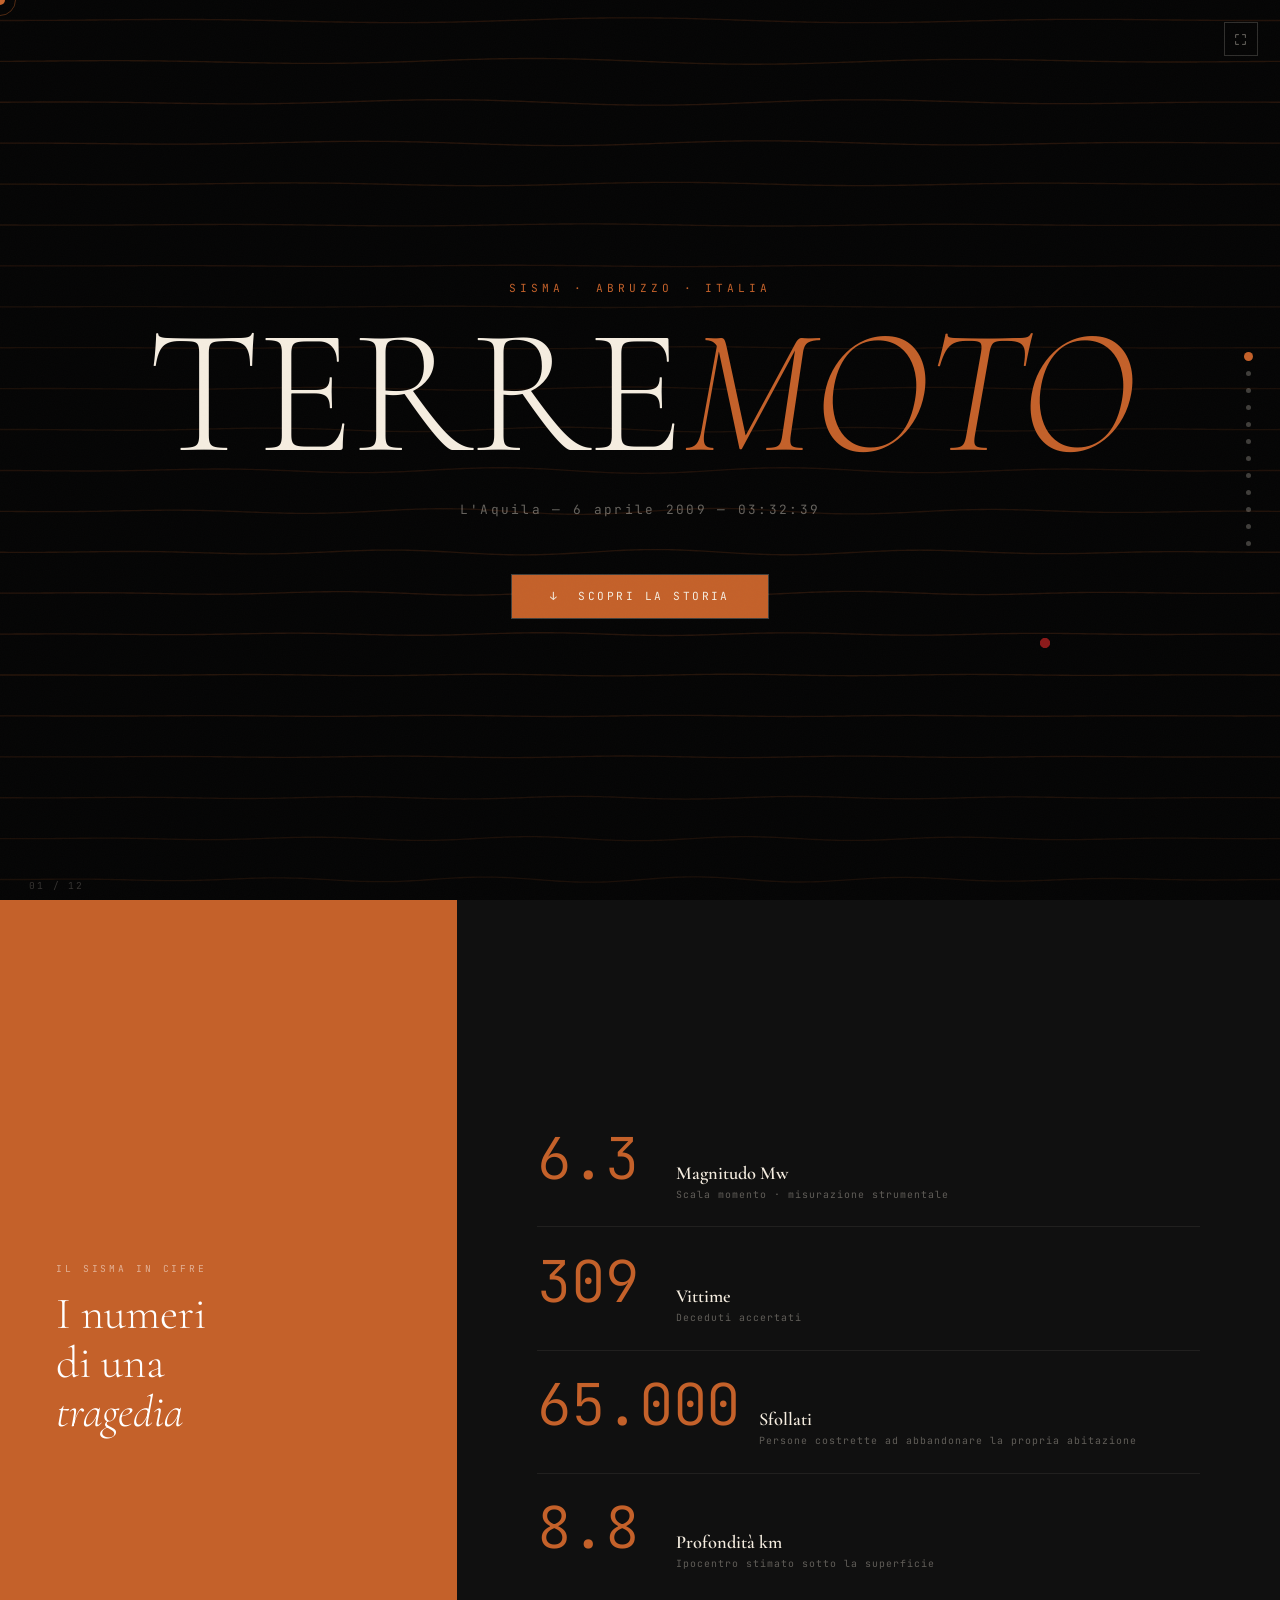
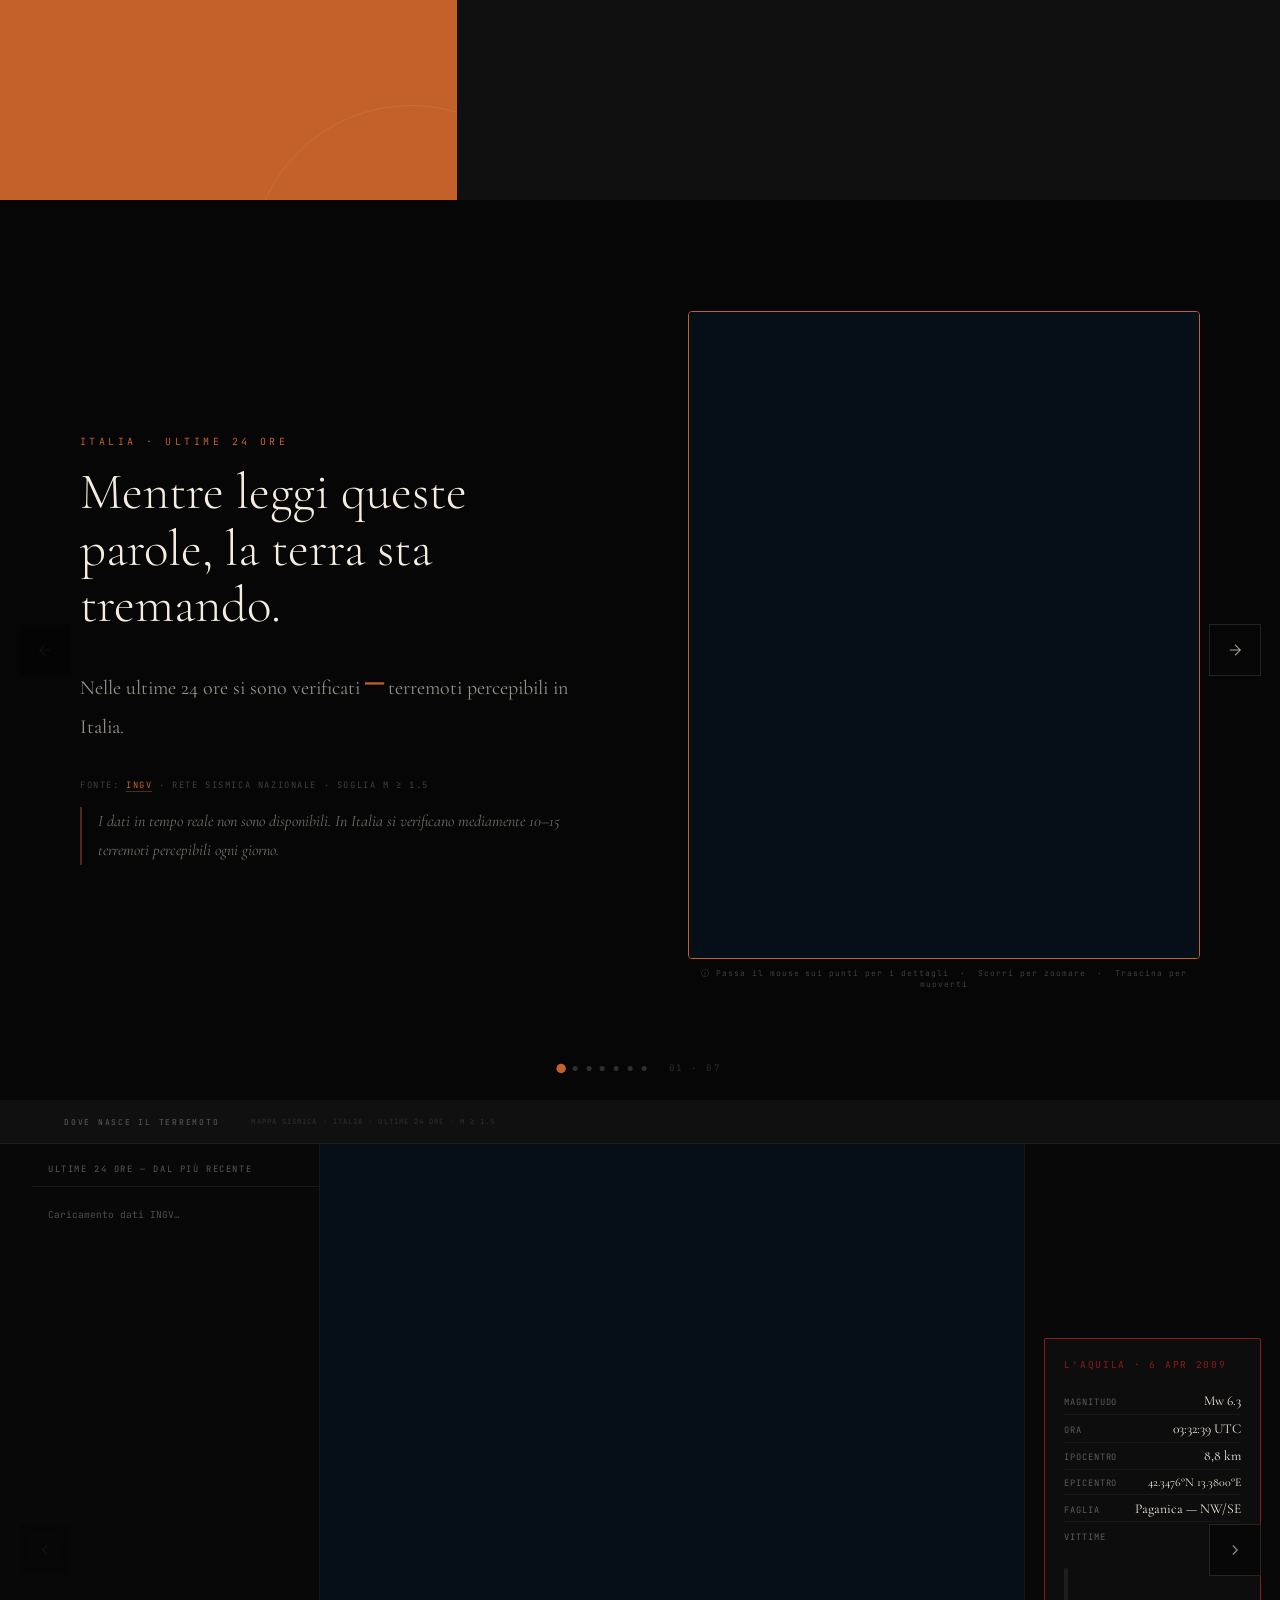
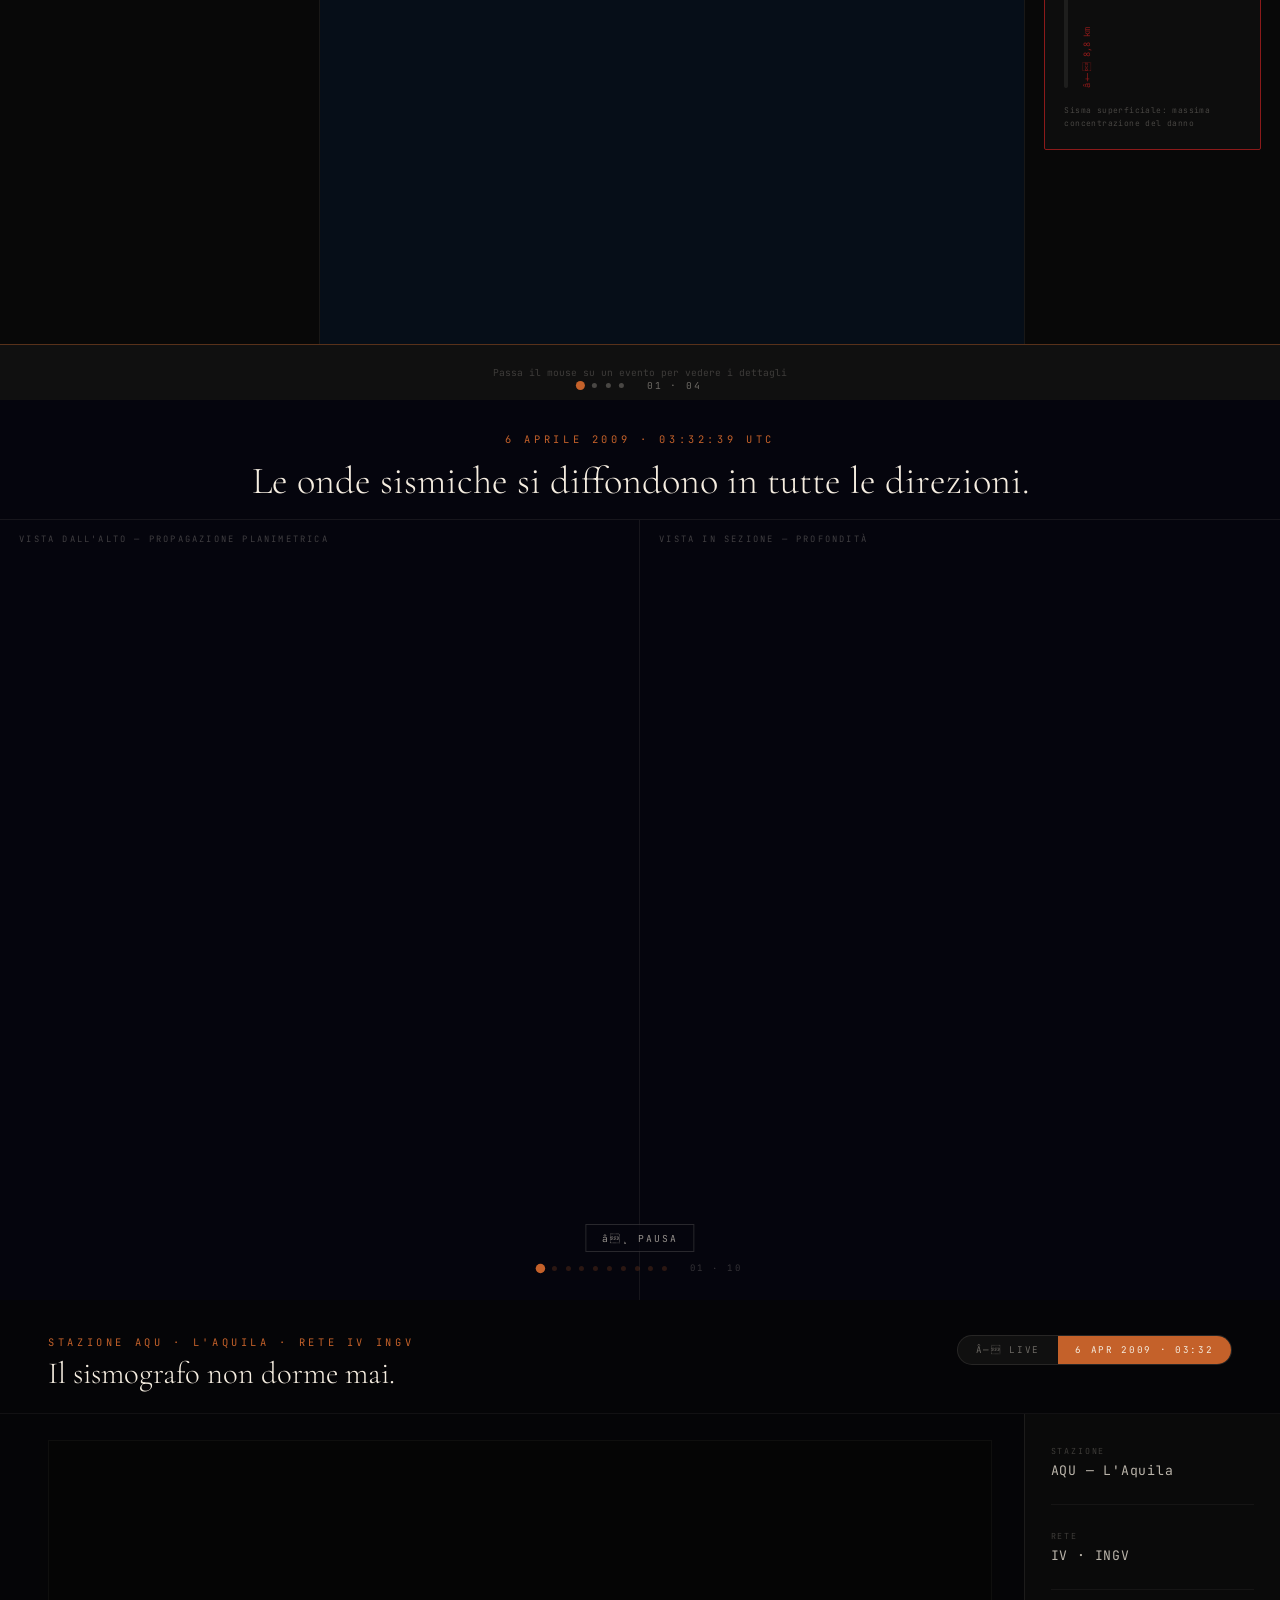
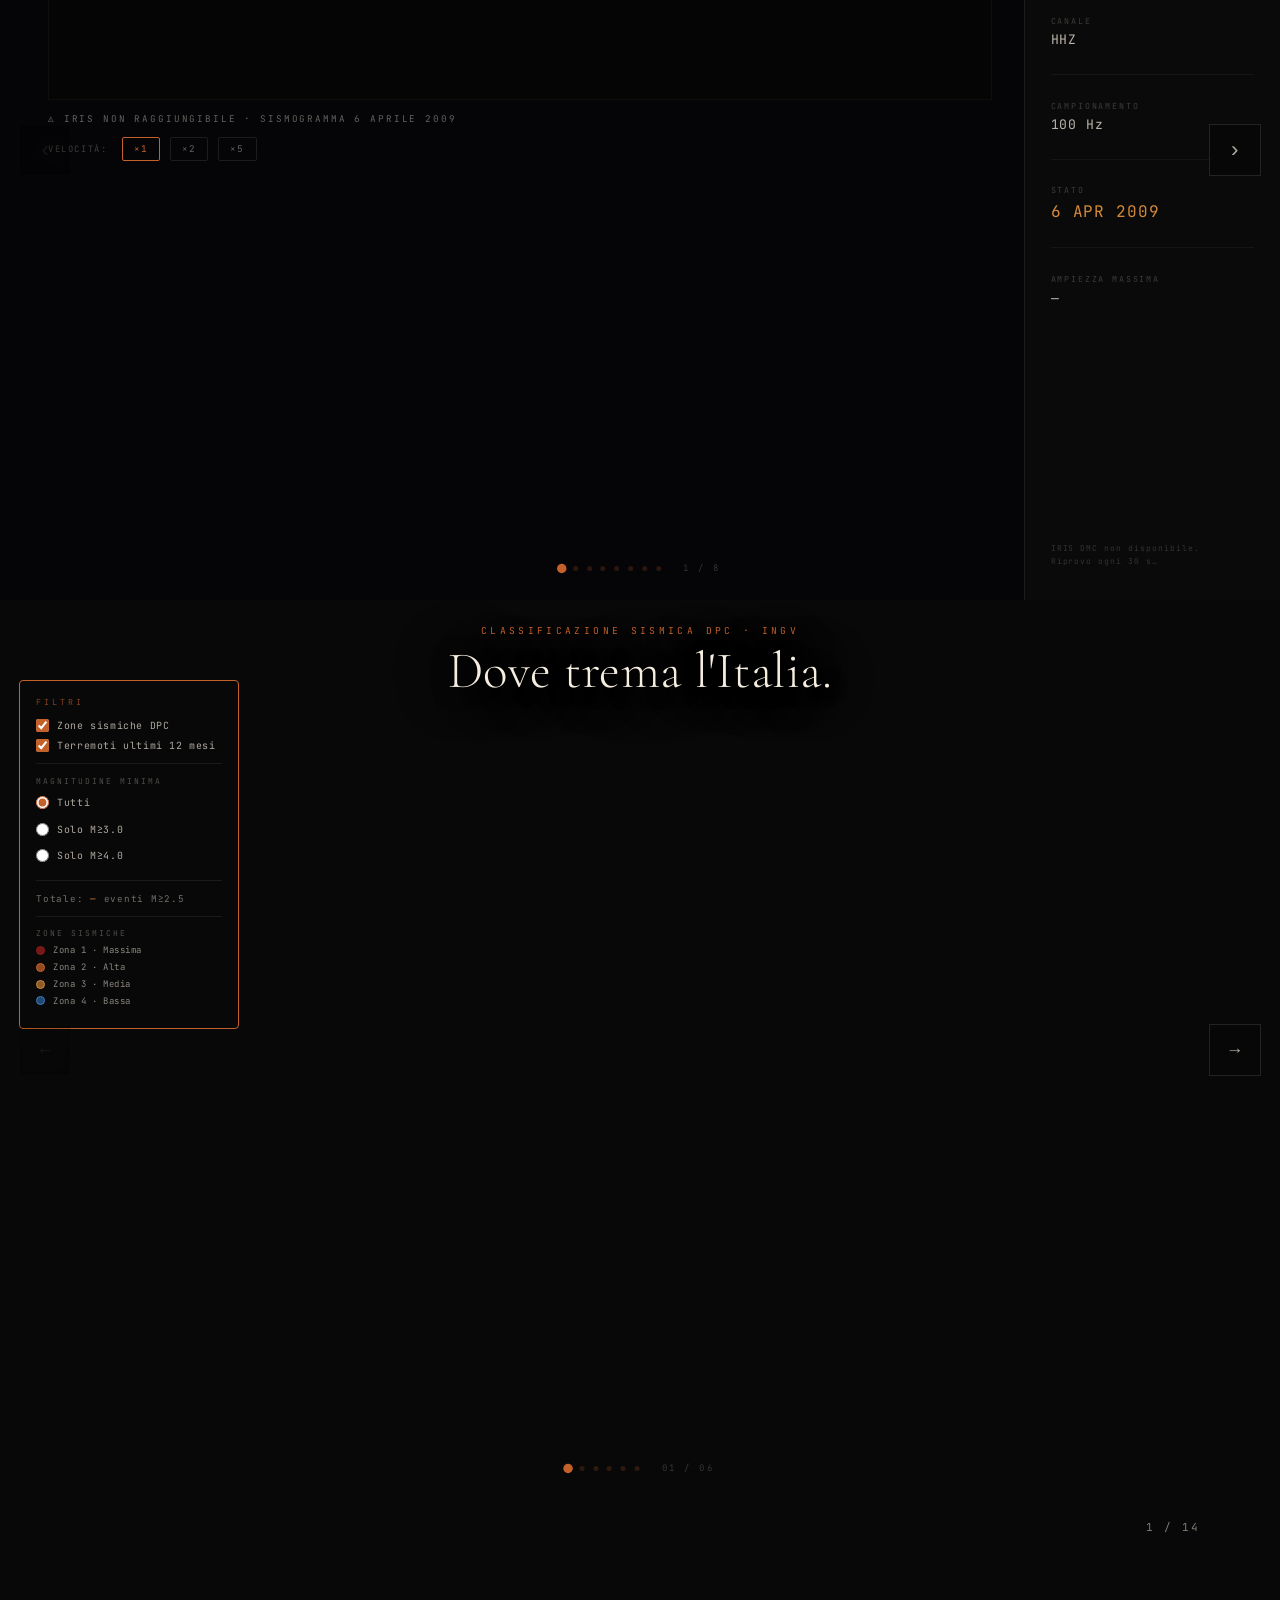
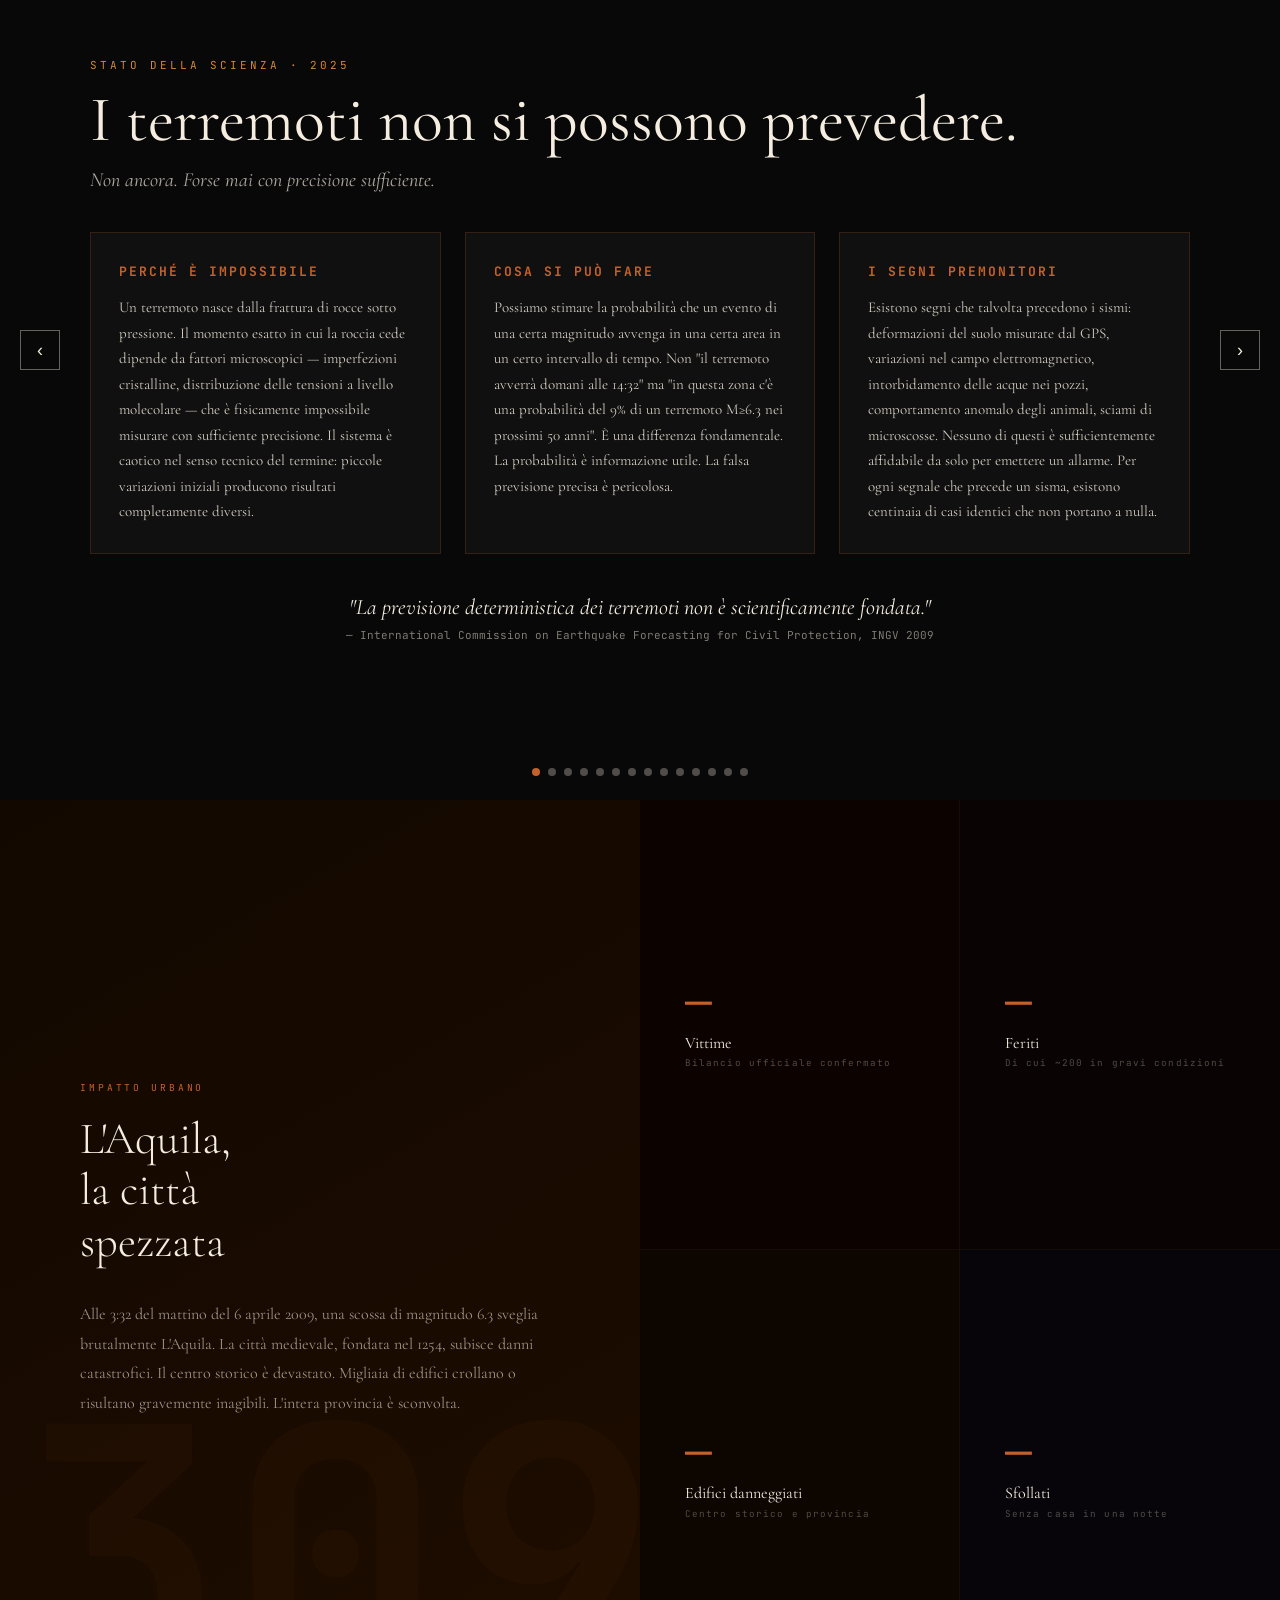
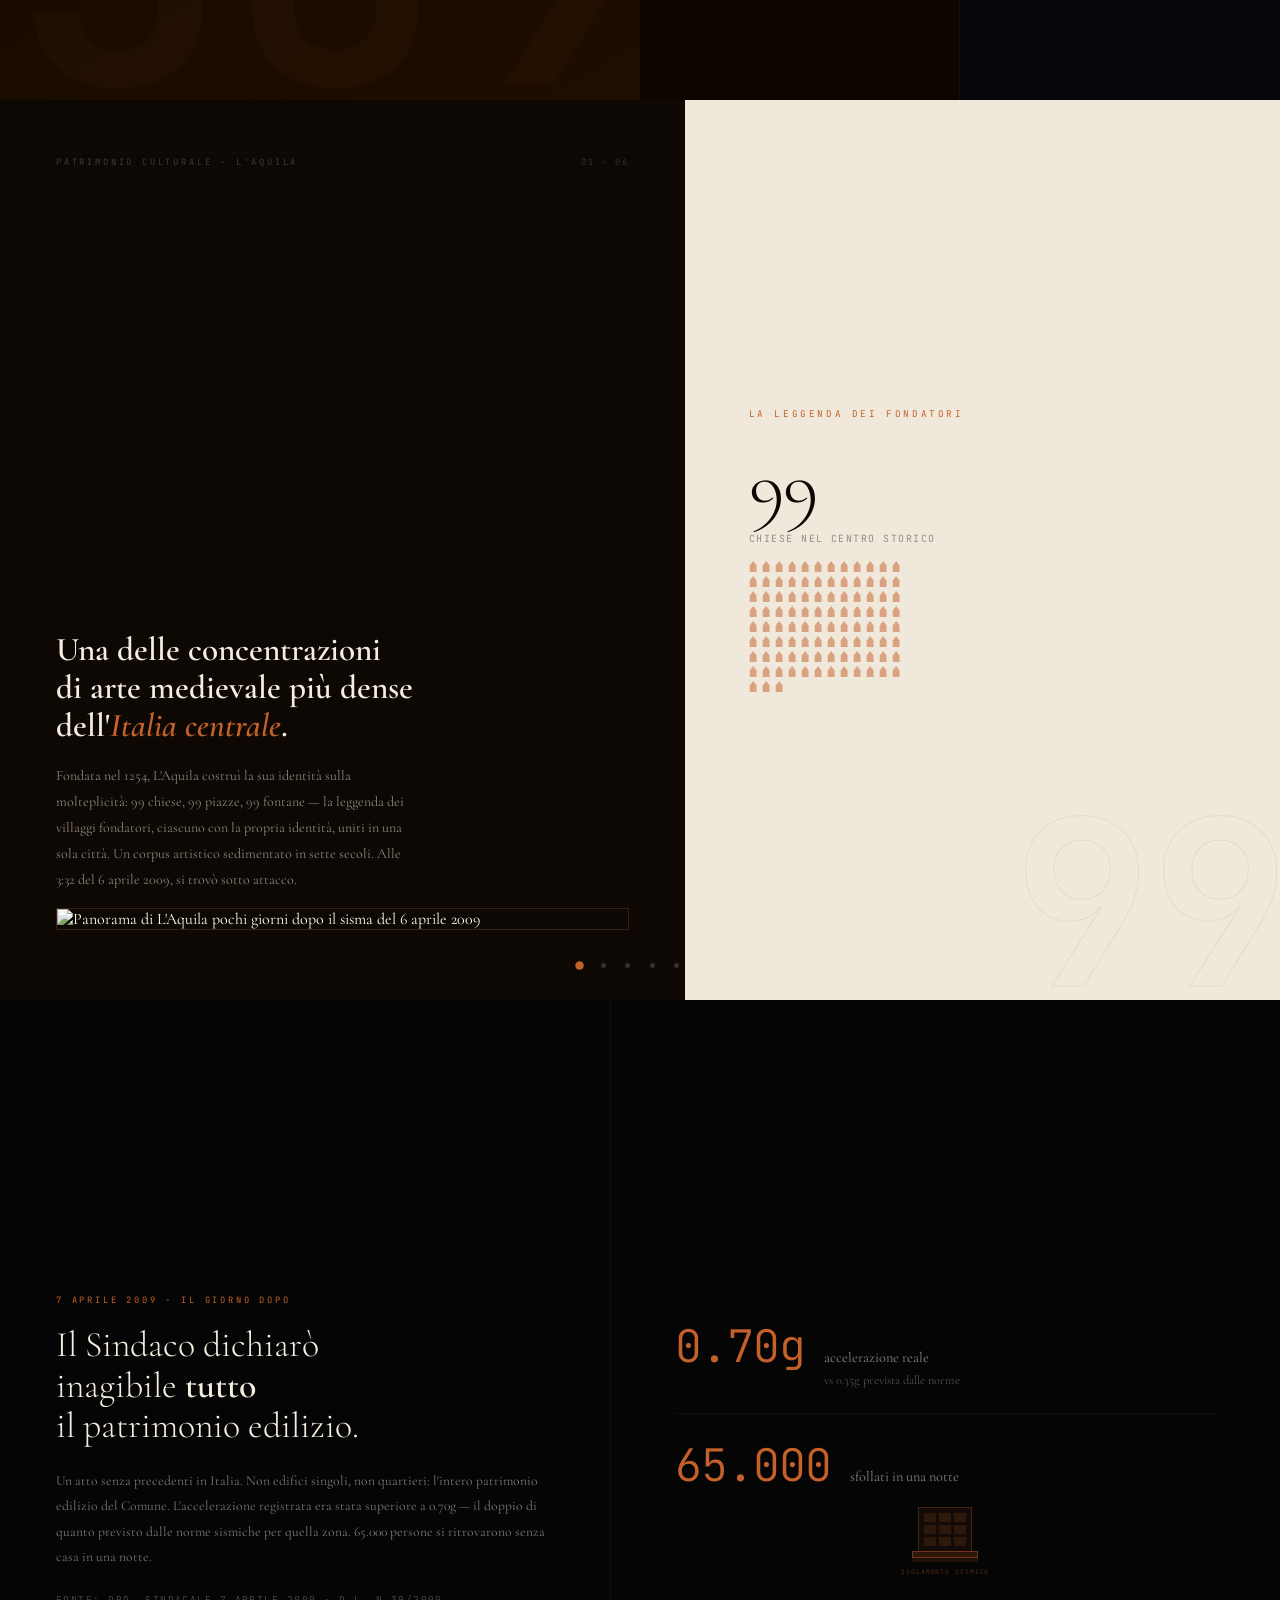
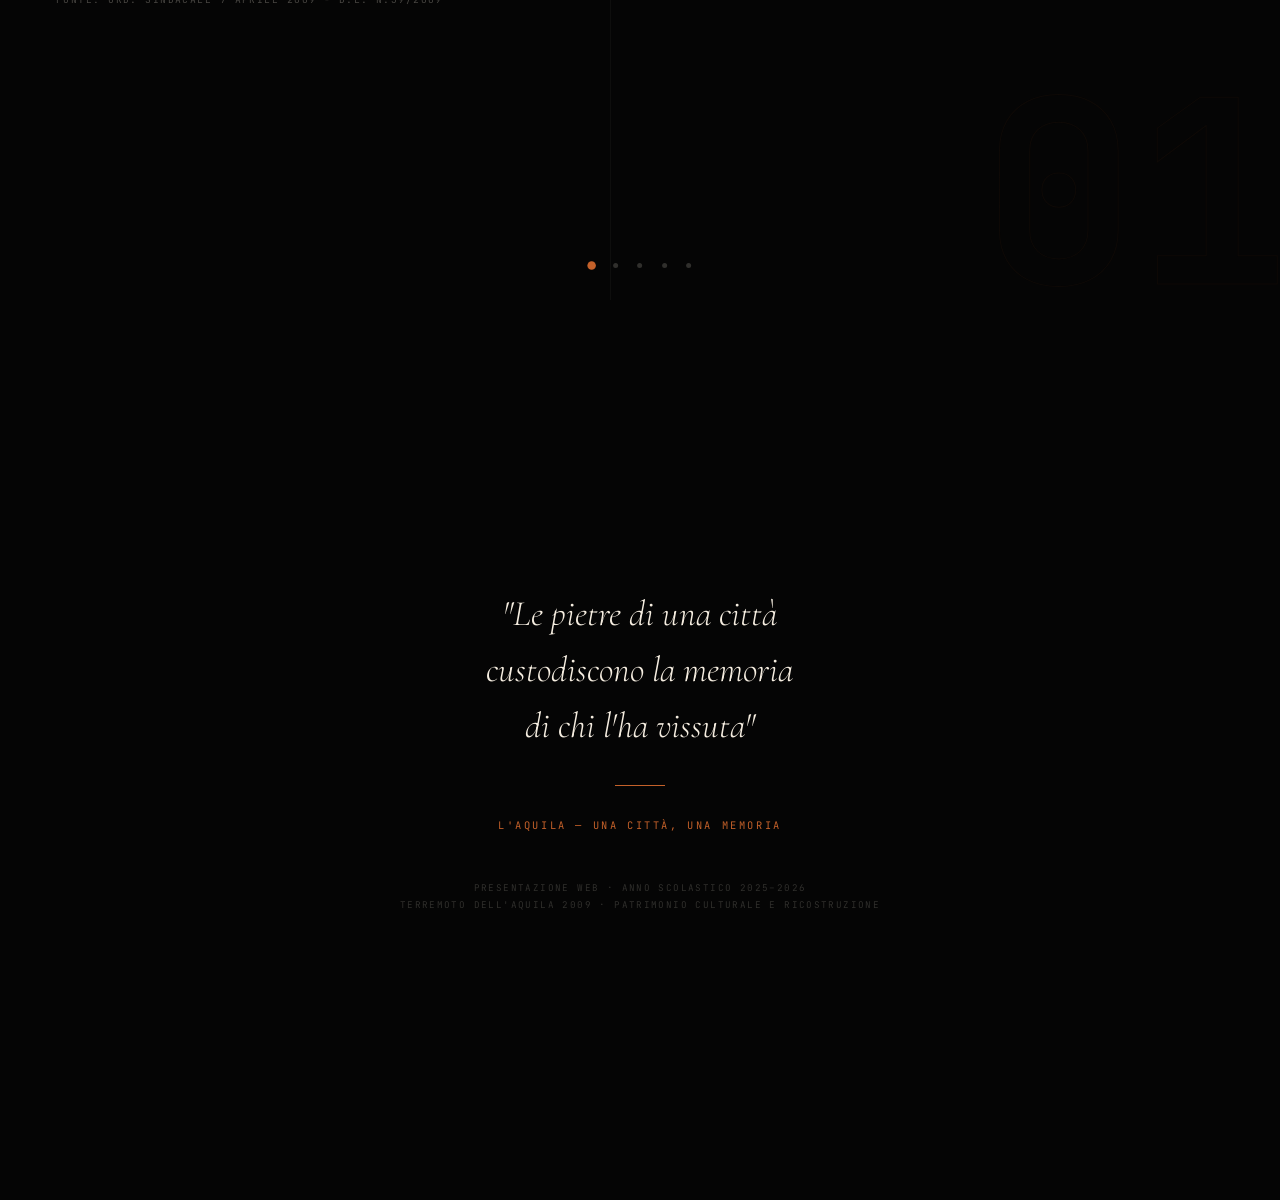
==== commit fbaa49ab: "fix: s6-s11 blockquote usa classi design system (s6-blockquote, s6-cite) Co-Authored-By: Claude Sonn" ====
--- a/TERREMOTO/terremoti-main/index.html
+++ b/TERREMOTO/terremoti-main/index.html
@@ -619,15 +619,7 @@
         .city-tl-item { display: flex; gap: 1.2rem; align-items: baseline; }
         .city-tl-time { font-family: 'JetBrains Mono', monospace; font-size: 0.62rem; color: var(--terracotta); letter-spacing: 0.1em; min-width: 4.5rem; opacity: 0.8; }
         .city-tl-text { font-size: 0.82rem; color: rgba(245,237,224,0.38); line-height: 1.4; }
-        img.art-photo {
-          width: 100%;
-          max-height: 200px;
-          object-fit: cover;
-          filter: grayscale(0.35) sepia(0.15) contrast(1.05);
-          border: 1px solid rgba(196,97,42,0.25);
-          margin: 0.9rem 0 0.4rem;
-          display: block;
-        }
+        img.art-photo { width: 100%; max-height: 200px; object-fit: cover; filter: grayscale(0.35) sepia(0.15) contrast(1.05); border: 1px solid rgba(196,97,42,0.25); margin: 0.9rem 0 0.4rem; display: block; }
 
         /* â•â•â•â•â•â•â•â•â•â•â•â•â•â•â•â•â•â• SLIDE · PATRIMONIO — CAROSELLO <- SINISTRA â•â•â•â•â•â•â•â•â•â•â•â•â•â•â•â•â•â• */
         #s-art { background: #0a0604; overflow: hidden; padding: 0; }
@@ -1465,9 +1457,11 @@
 }
 .s1-years-counter {
     font-family: 'JetBrains Mono', monospace;
-    font-size: 0.58rem;
-    letter-spacing: 0.18em;
-    color: rgba(58, 126, 196, 0.6);
+    font-size: 1.4rem;
+    font-weight: 500;
+    letter-spacing: 0.08em;
+    color: var(--blue);
+    text-shadow: 0 0 18px rgba(58, 126, 196, 0.6);
     position: absolute;
     top: 2.5rem;
     right: 2.5rem;
@@ -2030,12 +2024,12 @@
                 <div class="s1-s5-col">
                   <div class="s1-narrative-block">
                     <h4 class="s1-narrative-title">Il movimento</h4>
-                    <p class="s1-body-text">Alle 3:32 del 6 aprile 2009 la roccia cedette. Il blocco orientale scese di 20–30 cm in meno di 7 secondi, liberando ~2.000 miliardi di joule di energia sotto forma di onde sismiche.</p>
+                    <p class="s1-body-text">Alle 3:32 del 6 aprile 2009 la roccia ha ceduto. Il blocco orientale è sceso di 20–30 cm in meno di 7 secondi, liberando ~2.000 miliardi di joule di energia sotto forma di onde sismiche.</p>
                   </div>
                   <hr class="s1-divider">
                   <div class="s1-narrative-block">
                     <h4 class="s1-narrative-title">Il contesto</h4>
-                    <p class="s1-body-text">L'Aquila era stata colpita nel 1461 e nel 1703. Ma 700 anni di silenzio avevano cancellato dalla memoria collettiva la pericolosità di quel suolo.</p>
+                    <p class="s1-body-text">L'Aquila era stata colpita nel 1461 e nel 1703. Ma 300 anni di silenzio avevano cancellato dalla memoria collettiva la pericolosità di quel suolo.</p>
                   </div>
                 </div>
               </div>
@@ -2951,7 +2945,7 @@
       <div class="s2-slide" id="s2-s4">
         <span class="s2-transition-eyebrow">SEZIONE 3 → LE ONDE SISMICHE</span>
         <h2 class="s2-transition-title">Ma come si propaga questa energia attraverso la roccia?</h2>
-        <p class="s2-transition-sub">Esistono tre tipi di onde sismiche. Tre comportamenti diversi. Tre effetti diversi.</p>
+        <p class="s2-transition-sub">Esistono quattro tipi di onde sismiche. Quattro comportamenti diversi. Quattro effetti diversi.</p>
         <span class="s2-bounce-arrow" aria-hidden="true">↓</span>
       </div>
 
@@ -11293,10 +11287,14 @@
 /* Header area mappa con titolo e eyebrow */
 .s5-s5-map-header {
     position: absolute;
-    top: 1.5rem;
+    bottom: 2rem;
     left: 2rem;
     z-index: 10;
     pointer-events: none;
+    background: rgba(8,8,8,0.72);
+    padding: 0.6rem 1rem 0.7rem;
+    border-left: 2px solid var(--terracotta);
+    backdrop-filter: blur(4px);
 }
 
 .s5-s5-eyebrow {
@@ -11366,7 +11364,7 @@
 .s5-anno-high {
     fill: none;
     stroke: #8B1A1A;
-    stroke-width: 1;
+    stroke-width: 0.1;
 }
 
 .s5-anno-high-dot {
@@ -11374,17 +11372,17 @@
 }
 
 .s5-anno-high-text {
-    fill: rgba(245, 237, 224, 0.85);
+    fill: rgba(245, 237, 224, 0.92);
     font-family: 'JetBrains Mono', monospace;
-    font-size: 0.58rem;
-    letter-spacing: 0.06em;
+    font-size: 1.05px;
+    letter-spacing: 0em;
 }
 
 /* Stili annotazioni bassa pericolosità */
 .s5-anno-low {
     fill: none;
     stroke: #3A7EC4;
-    stroke-width: 1;
+    stroke-width: 0.1;
 }
 
 .s5-anno-low-dot {
@@ -11392,10 +11390,10 @@
 }
 
 .s5-anno-low-text {
-    fill: rgba(245, 237, 224, 0.6);
+    fill: rgba(245, 237, 224, 0.7);
     font-family: 'JetBrains Mono', monospace;
-    font-size: 0.55rem;
-    letter-spacing: 0.04em;
+    font-size: 0.95px;
+    letter-spacing: 0em;
 }
 
 /* Marker L'Aquila nell'overlay */
@@ -11419,8 +11417,8 @@
 .s5-aquila-svg-label {
     fill: var(--cream);
     font-family: 'JetBrains Mono', monospace;
-    font-size: 0.58rem;
-    letter-spacing: 0.06em;
+    font-size: 1.1px;
+    letter-spacing: 0em;
     font-weight: 500;
     text-shadow: 0 1px 4px rgba(0,0,0,0.9);
 }
@@ -12243,7 +12241,7 @@
 
         <!-- Immagine mappa pericolosità -->
         <img
-            src="/assets/mappa-pericolosita-ingv.png"
+            src="https://zonesismiche.mi.ingv.it/mappa_ps_apr04/images/mappa_opcm3519.gif"
             id="s5-hazard-img"
             alt="Mappa pericolosità sismica INGV"
             onerror="this.style.display='none'; document.getElementById('s5-img-fallback').style.display='flex';"
@@ -12260,7 +12258,7 @@
             </p>
         </div>
 
-        <!-- Overlay SVG con annotazioni (usa coordinate percentuali) -->
+        <!-- Marker L'Aquila pulsante (solo il punto, senza etichette) -->
         <svg
             class="s5-hazard-svg-overlay"
             id="s5-hazard-overlay"
@@ -12268,63 +12266,8 @@
             viewBox="0 0 100 100"
             preserveAspectRatio="none"
         >
-            <!-- ── ANNOTAZIONI ALTA PERICOLOSITÀ (colore --blood #8B1A1A) ── -->
-
-            <!-- Friuli orientale -->
-            <circle class="s5-anno-high-dot" cx="76" cy="13" r="0.8"/>
-            <line class="s5-anno-high" x1="76" y1="13" x2="82" y2="10"/>
-            <text class="s5-anno-high-text" x="83" y="10.5" font-size="2.2">Friuli orientale</text>
-
-            <!-- Appennino umbro-marchigiano -->
-            <circle class="s5-anno-high-dot" cx="56" cy="44" r="0.8"/>
-            <line class="s5-anno-high" x1="56" y1="44" x2="62" y2="40"/>
-            <text class="s5-anno-high-text" x="63" y="40.5" font-size="2.2">App. umbro-marchigiano</text>
-
-            <!-- Campania-Basilicata -->
-            <circle class="s5-anno-high-dot" cx="54" cy="61" r="0.8"/>
-            <line class="s5-anno-high" x1="54" y1="61" x2="60" y2="57"/>
-            <text class="s5-anno-high-text" x="61" y="57.5" font-size="2.2">Campania–Basilicata</text>
-
-            <!-- Calabria -->
-            <circle class="s5-anno-high-dot" cx="50" cy="78" r="0.8"/>
-            <line class="s5-anno-high" x1="50" y1="78" x2="57" y2="75"/>
-            <text class="s5-anno-high-text" x="58" y="75.5" font-size="2.2">Calabria</text>
-
-            <!-- Sicilia orientale -->
-            <circle class="s5-anno-high-dot" cx="50" cy="89" r="0.8"/>
-            <line class="s5-anno-high" x1="50" y1="89" x2="57" y2="87"/>
-            <text class="s5-anno-high-text" x="58" y="87.5" font-size="2.2">Sicilia orientale</text>
-
-            <!-- ── ANNOTAZIONI BASSA PERICOLOSITÀ (colore --blue #3A7EC4) ── -->
-
-            <!-- Alpi occidentali -->
-            <circle class="s5-anno-low-dot" cx="25" cy="13" r="0.8"/>
-            <line class="s5-anno-low" x1="25" y1="13" x2="15" y2="10"/>
-            <text class="s5-anno-low-text" x="5" y="10.5" font-size="2.2">Alpi occidentali</text>
-
-            <!-- Pianura Padana -->
-            <circle class="s5-anno-low-dot" cx="38" cy="24" r="0.8"/>
-            <line class="s5-anno-low" x1="38" y1="24" x2="28" y2="20"/>
-            <text class="s5-anno-low-text" x="10" y="20.5" font-size="2.2">Pianura Padana</text>
-
-            <!-- Puglia -->
-            <circle class="s5-anno-low-dot" cx="69" cy="67" r="0.8"/>
-            <line class="s5-anno-low" x1="69" y1="67" x2="78" y2="64"/>
-            <text class="s5-anno-low-text" x="79" y="64.5" font-size="2.2">Puglia</text>
-
-            <!-- Sardegna -->
-            <circle class="s5-anno-low-dot" cx="22" cy="65" r="0.8"/>
-            <line class="s5-anno-low" x1="22" y1="65" x2="12" y2="62"/>
-            <text class="s5-anno-low-text" x="3" y="62.5" font-size="2.2">Sardegna</text>
-
-            <!-- ── MARKER L'AQUILA — pulsante ── -->
-            <!-- Posizione approssimativa L'Aquila sulla mappa INGV standard -->
-            <circle class="s5-aquila-svg-ring" cx="58" cy="47" r="1.8"/>
-            <circle class="s5-aquila-svg-core" cx="58" cy="47" r="0.9"/>
-            <!-- Linea guida verso etichetta -->
-            <line x1="58" y1="47" x2="65" y2="44" stroke="#8B1A1A" stroke-width="0.5"/>
-            <text class="s5-aquila-svg-label" x="65.5" y="43.5" font-size="2">L'Aquila · Zona 1</text>
-            <text class="s5-aquila-svg-label" x="65.5" y="46" font-size="1.8" fill="rgba(245,237,224,0.55)">Massima pericolosità</text>
+            <circle class="s5-aquila-svg-ring" cx="44.5" cy="53" r="1.0"/>
+            <circle class="s5-aquila-svg-core" cx="44.5" cy="53" r="0.5"/>
         </svg>
 
     </div><!-- fine #s5-map-area -->
@@ -14491,11 +14434,9 @@
       <!-- Nodi generati da s6InitTimeline() -->
     </div>
 
-    <blockquote style="margin-top:40px;padding:24px;border-left:3px solid var(--terracotta);font-style:italic;font-size:18px;color:rgba(245,237,224,0.85);line-height:1.7">
+    <blockquote class="s6-blockquote" style="margin-top:40px">
       "La lezione dell'Aquila non riguarda solo gli edifici. Riguarda come la scienza comunica l'incertezza al pubblico."
-      <cite style="display:block;margin-top:12px;font-style:normal;font-family:'JetBrains Mono',monospace;font-size:10px;color:rgba(245,237,224,0.4);letter-spacing:1px">
-        — dibattito ancora aperto, IASPEI · IAEE · INGV · 2009–2025
-      </cite>
+      <cite class="s6-cite">— dibattito ancora aperto, IASPEI · IAEE · INGV · 2009–2025</cite>
     </blockquote>
   </div>
 </div>
@@ -15175,7 +15116,7 @@
     ctx.translate(12, H / 2);
     ctx.rotate(-Math.PI / 2);
     ctx.textAlign = 'center';
-    ctx.fillText('logâ‚₀(N/anno)', 0, 0);
+    ctx.fillText('log₁₀(N/anno)', 0, 0);
     ctx.restore();
 
     // Linea G-R
@@ -16475,12 +16416,6 @@
                 <span class="section-tag city-tag">Impatto urbano</span>
                 <h2 class="city-title">L'Aquila,<br>la città<br>spezzata</h2>
                 <p class="city-body">Alle 3:32 del mattino del 6 aprile 2009, una scossa di magnitudo 6.3 sveglia brutalmente L'Aquila. La città medievale, fondata nel 1254, subisce danni catastrofici. Il centro storico è devastato. Migliaia di edifici crollano o risultano gravemente inagibili. L'intera provincia è sconvolta.</p>
-                <div class="city-timeline">
-                    <div class="city-tl-item"><span class="city-tl-time">03:32:39</span><span class="city-tl-text">Scossa principale Mw 6.3 — epicentro Paganica</span></div>
-                    <div class="city-tl-item"><span class="city-tl-time">03:33</span><span class="city-tl-text">Prime chiamate ai soccorsi — centralini saturi</span></div>
-                    <div class="city-tl-item"><span class="city-tl-time">07:00</span><span class="city-tl-text">Stato di emergenza nazionale dichiarato</span></div>
-                    <div class="city-tl-item"><span class="city-tl-time">09 APR</span><span class="city-tl-text">Centro storico evacuato e transennato</span></div>
-                </div>
             </div>
             <div class="city-right">
                 <div class="damage-block" style="background:#0c0300;">
@@ -18821,7 +18756,7 @@
   <button class="s1-reid-popup-close" id="s1-gr-close" aria-label="chiudi">&#10005;</button>
   <p class="s1-reid-popup-name">Legge di Gutenberg-Richter</p>
   <p class="s1-reid-popup-dates">Beno Gutenberg &amp; Charles F. Richter · Caltech, 1944</p>
-  <p class="s1-reid-popup-body">Formulata dai sismologi <strong>Beno Gutenberg</strong> (1889–1960) e <strong>Charles Francis Richter</strong> (1900–1985) al California Institute of Technology, la legge descrive la distribuzione statistica dei terremoti in funzione della magnitudo:<br><br><span style="font-family:'JetBrains Mono',monospace;font-size:1rem;color:var(--terracotta);letter-spacing:0.05em">logâ‚₀(N) = a &minus; b &middot; M</span><br><br>dove <em>N</em> è il numero di terremoti con magnitudo ≥ M in un dato periodo e area, <em>a</em> è una costante di attività sismica regionale, e <em>b</em> ≈ 1 è il <em>b-value</em> — quasi universale sulla crosta terrestre. Con b = 1, ogni unità di magnitudo in più riduce la frequenza di un fattore 10: i terremoti M 5 sono ~10× più rari degli M 4, gli M 6 ~100× più rari.</p>
+  <p class="s1-reid-popup-body">Formulata dai sismologi <strong>Beno Gutenberg</strong> (1889–1960) e <strong>Charles Francis Richter</strong> (1900–1985) al California Institute of Technology, la legge descrive la distribuzione statistica dei terremoti in funzione della magnitudo:<br><br><span style="font-family:'JetBrains Mono',monospace;font-size:1rem;color:var(--terracotta);letter-spacing:0.05em">log₁₀(N) = a &minus; b &middot; M</span><br><br>dove <em>N</em> è il numero di terremoti con magnitudo ≥ M in un dato periodo e area, <em>a</em> è una costante di attività sismica regionale, e <em>b</em> ≈ 1 è il <em>b-value</em> — quasi universale sulla crosta terrestre. Con b = 1, ogni unità di magnitudo in più riduce la frequenza di un fattore 10: i terremoti M 5 sono ~10× più rari degli M 4, gli M 6 ~100× più rari.</p>
   <div class="s1-reid-popup-geo">
     <span>&#9679; Valida per qualsiasi area sismica del mondo</span>
     <span>b-value Italia peninsulare: 0.9 – 1.1 &nbsp;·&nbsp; zona L'Aquila: ~0.95</span>
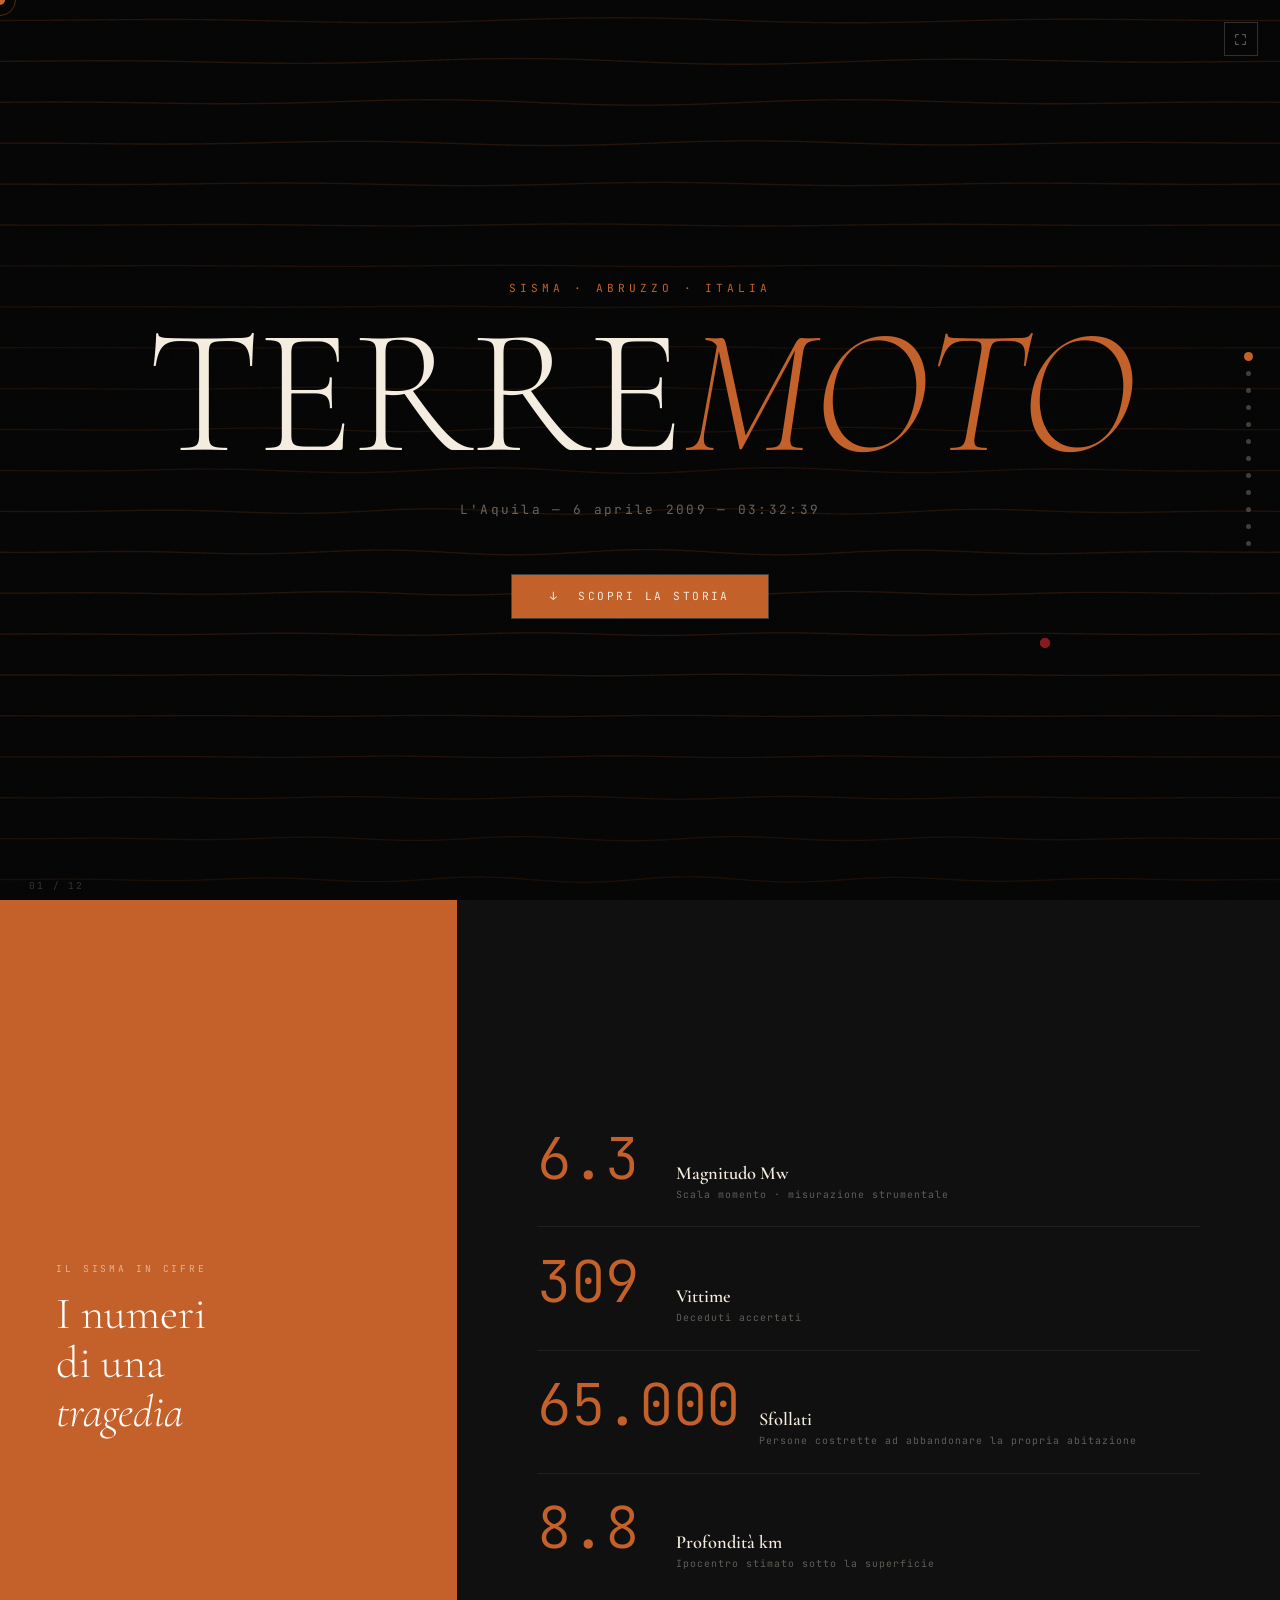
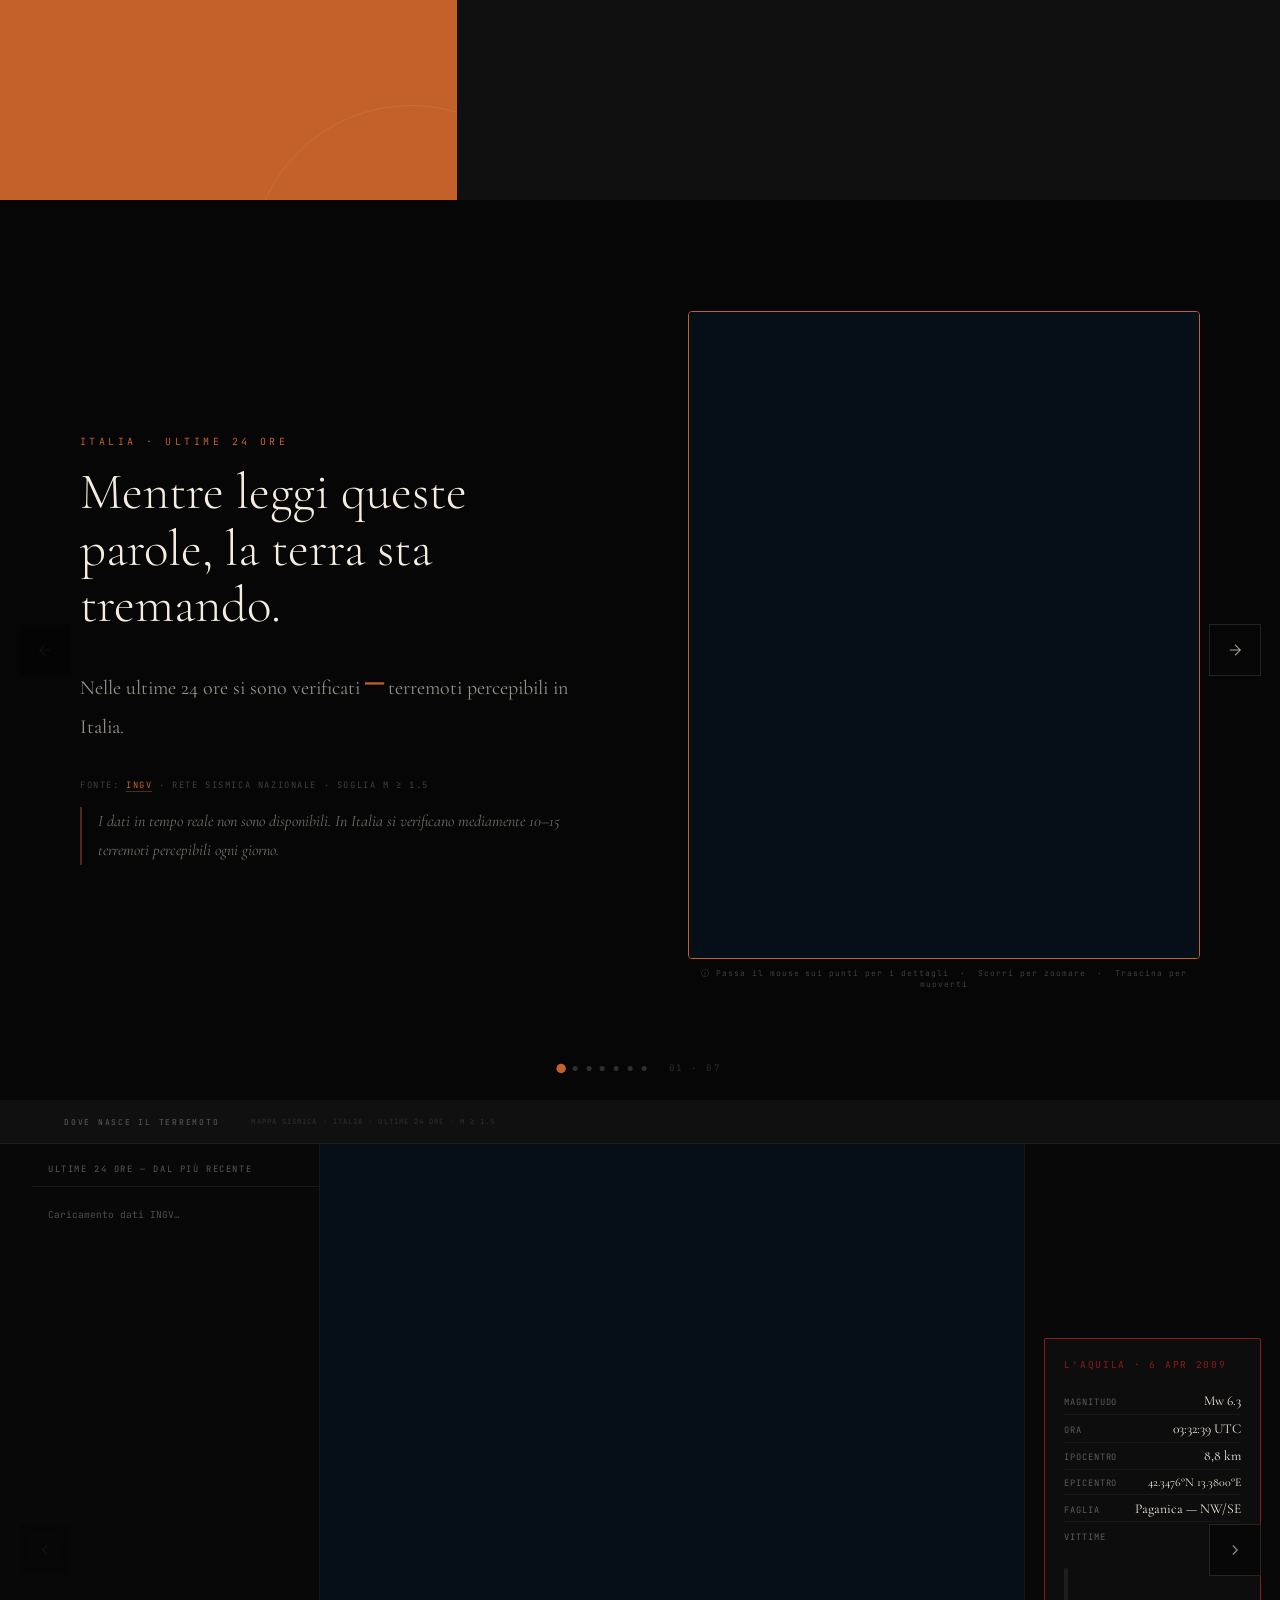
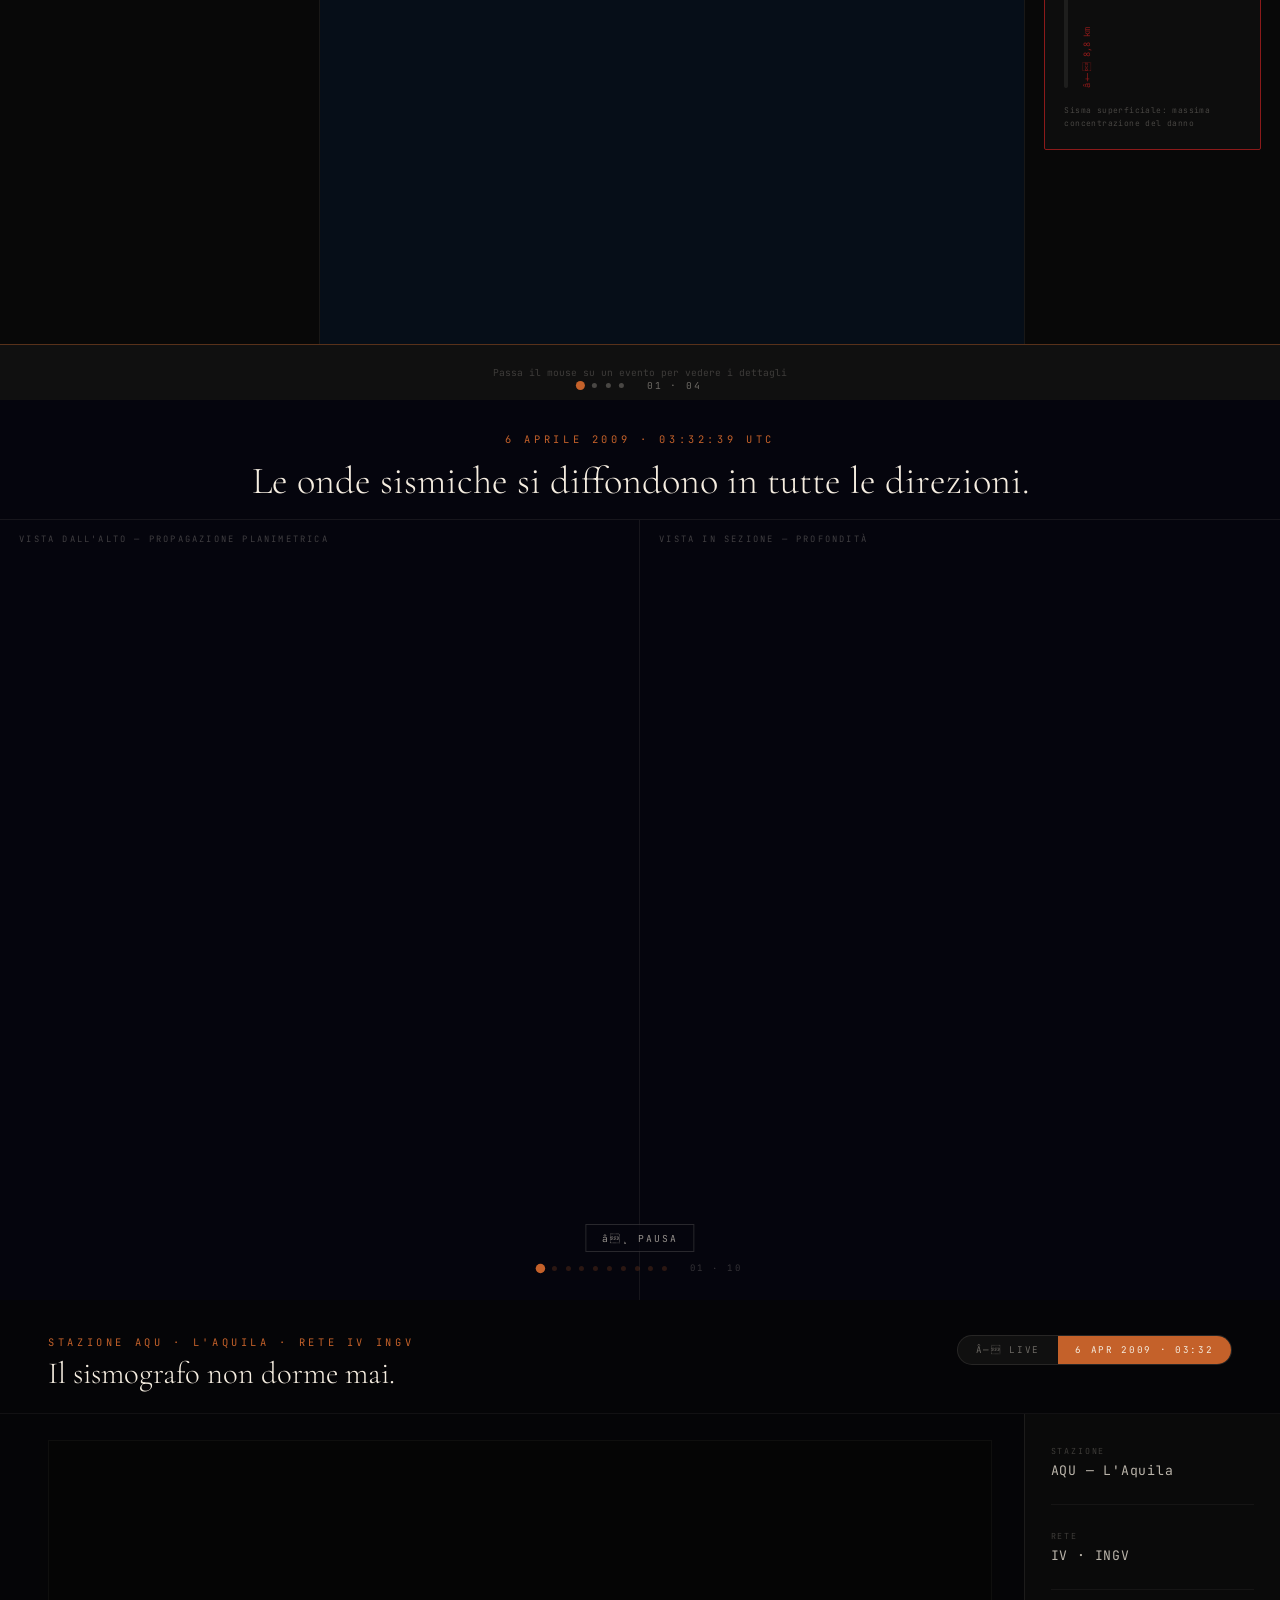
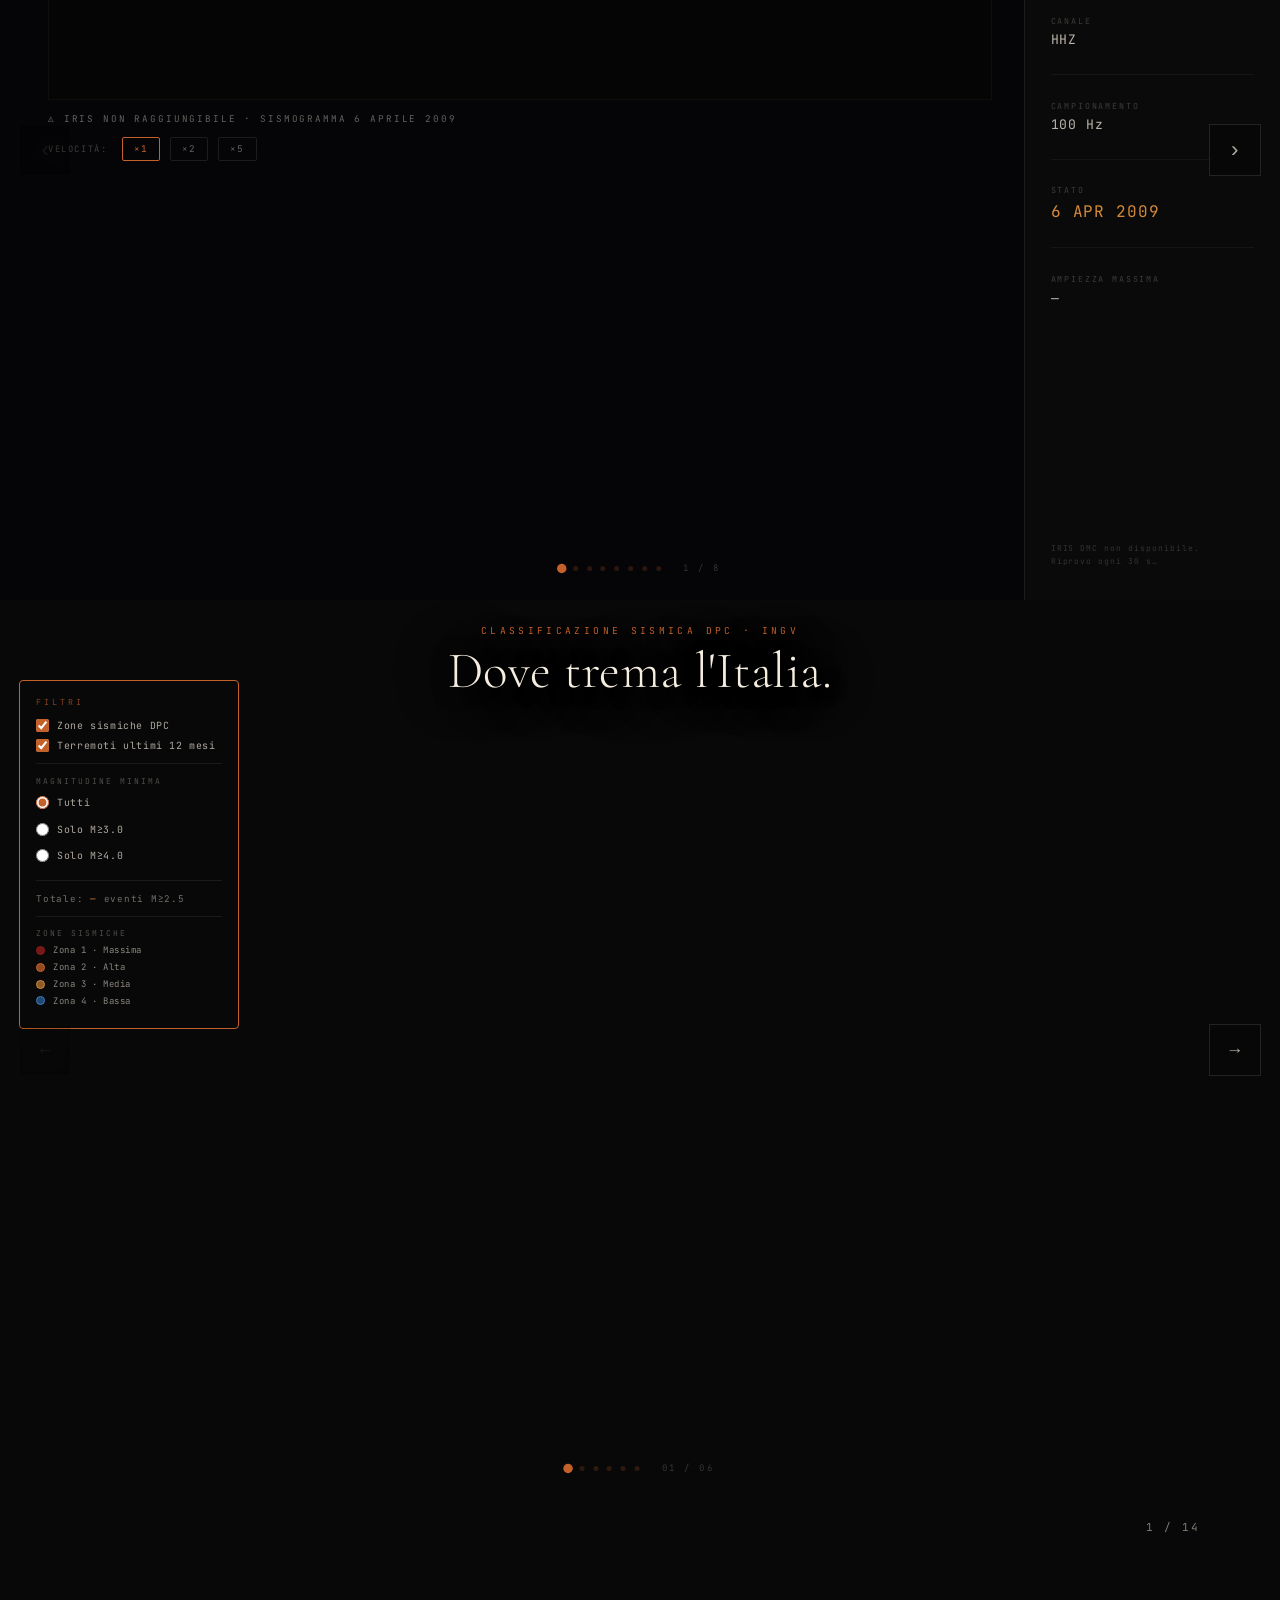
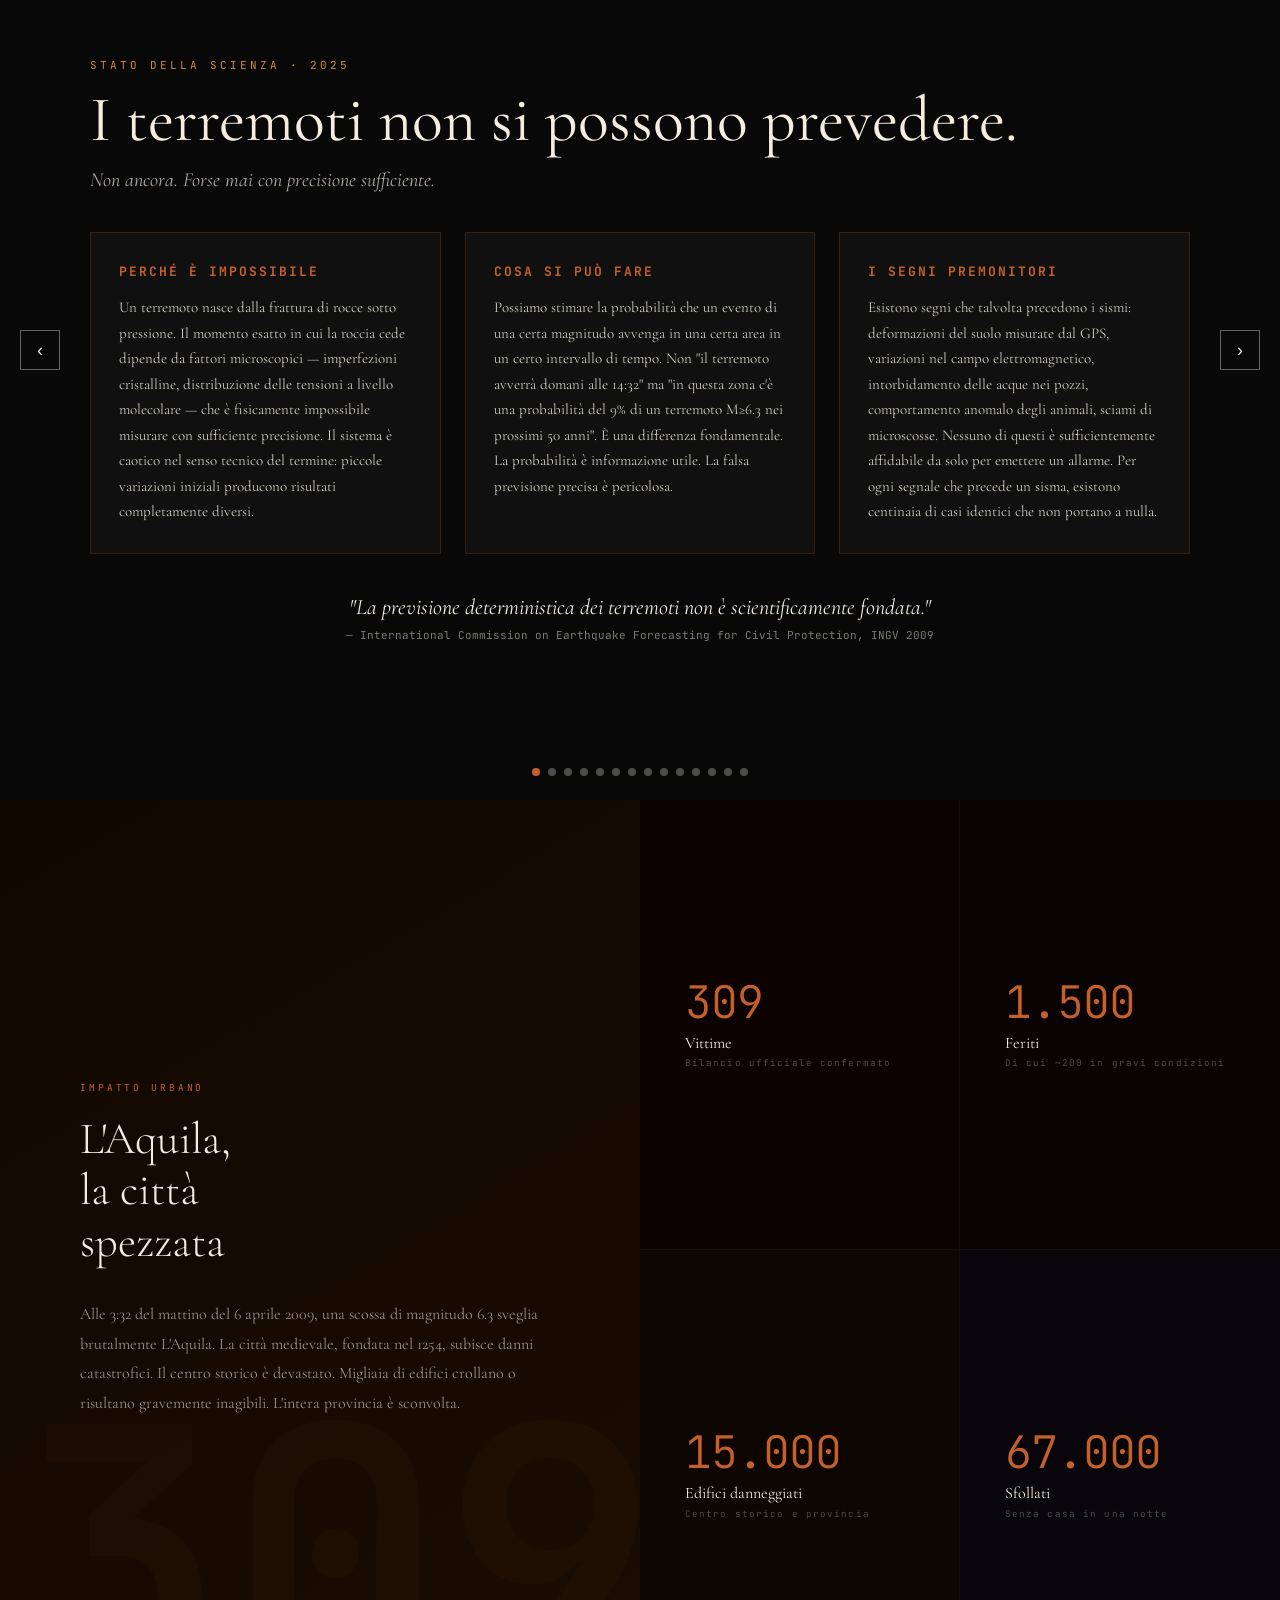
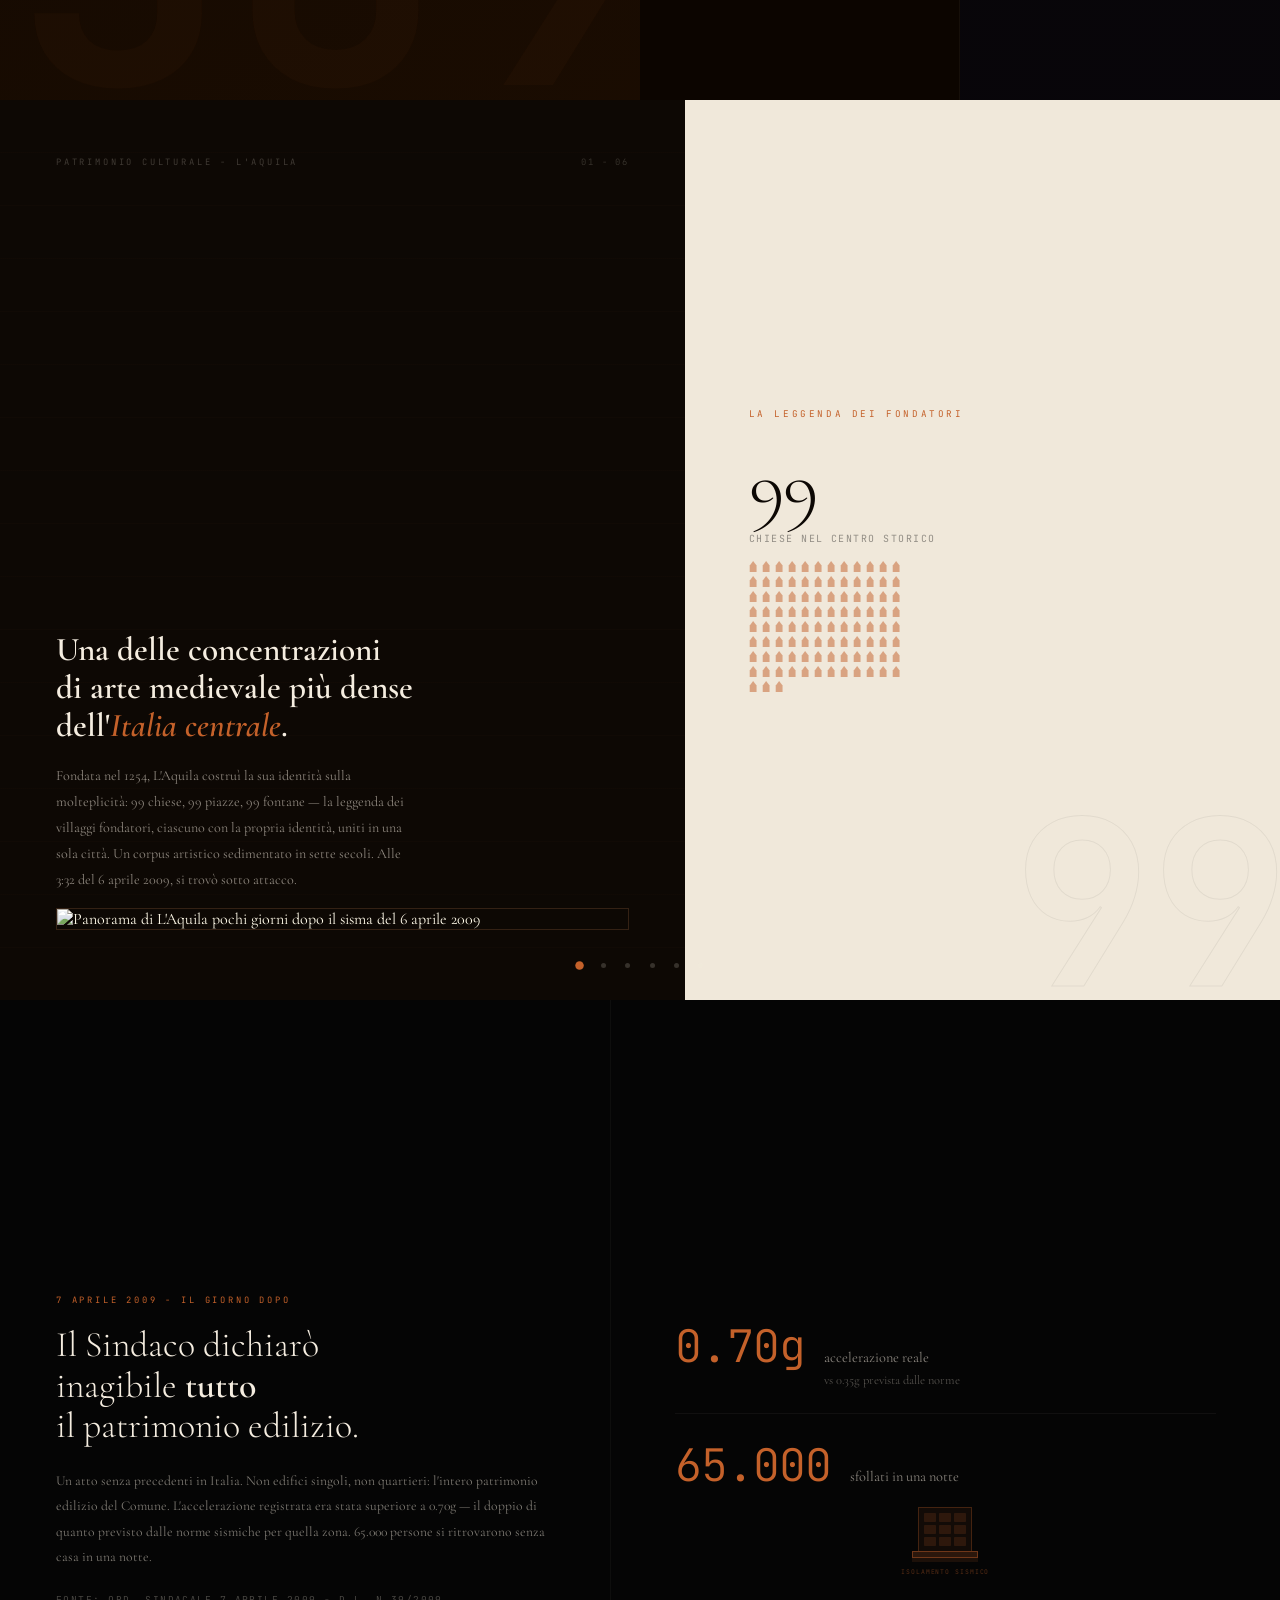
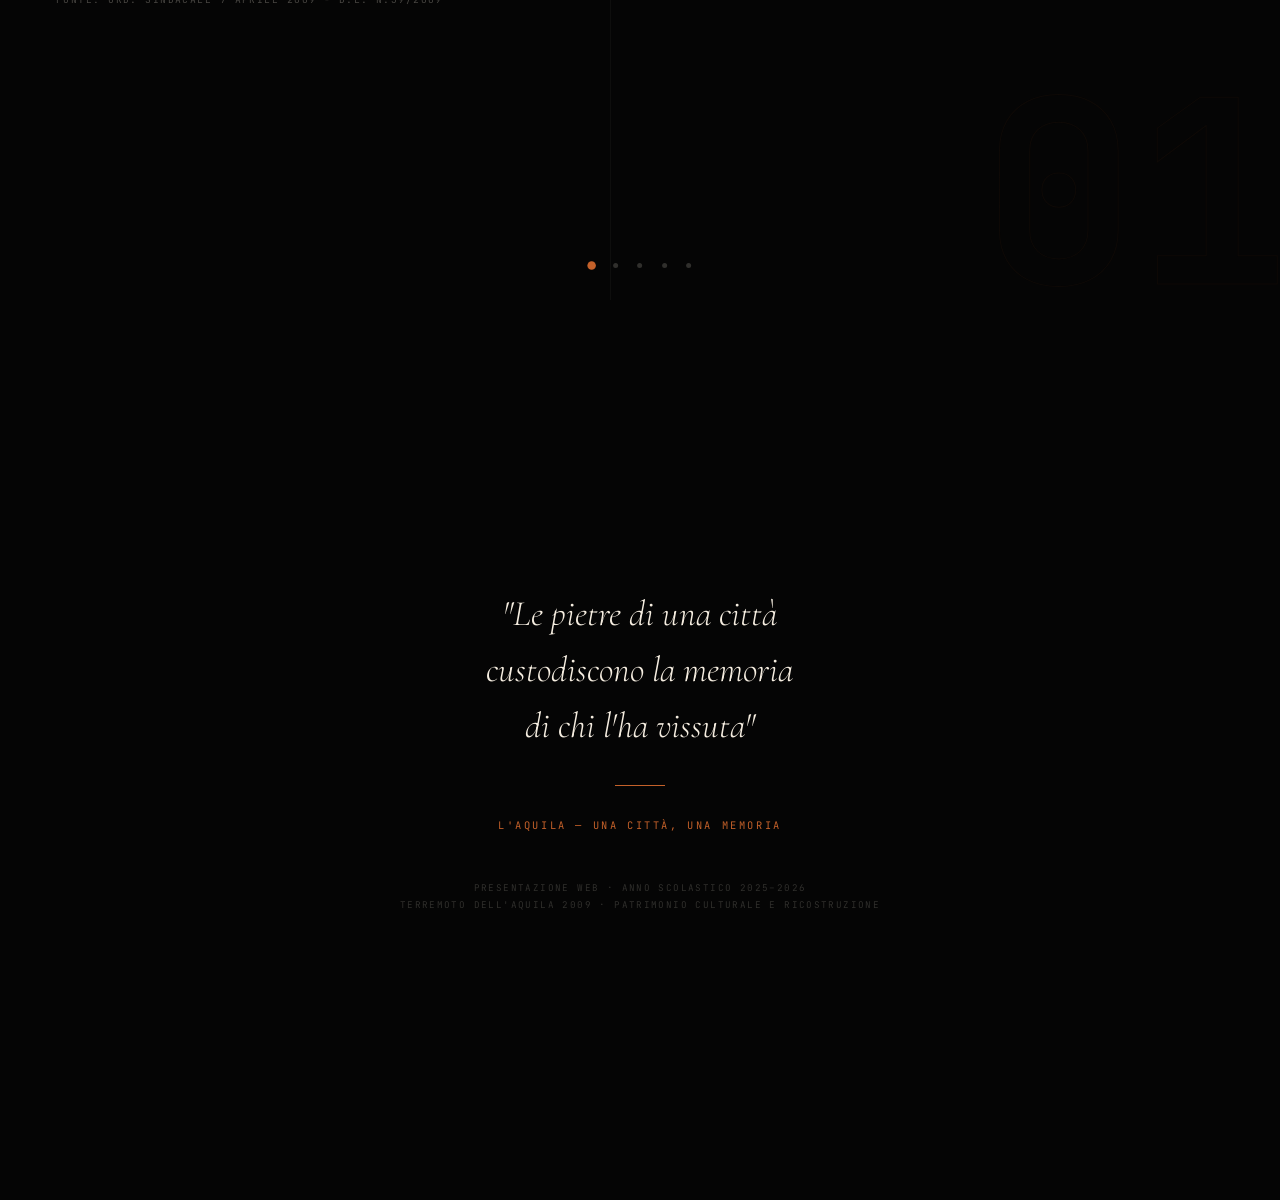
==== commit bbc7decd: "feat: s-city count-up fix, foto sfondo, Valadier in Anime Sante - Fix count-up trigger: s-city ora a" ====
--- a/TERREMOTO/terremoti-main/index.html
+++ b/TERREMOTO/terremoti-main/index.html
@@ -591,7 +591,8 @@
 
         .city-grid { display: grid; grid-template-columns: 1fr 1fr; width: 100%; height: 100%; }
         .city-left {
-            background: linear-gradient(150deg, #120800 0%, #1e0d00 100%);
+            background: linear-gradient(150deg, rgba(18,8,0,0.88) 0%, rgba(30,13,0,0.82) 100%),
+                        url('https://upload.wikimedia.org/wikipedia/commons/6/64/Emergenza_Terremoto_Abruzzo_2009_-_12.jpg') center/cover no-repeat;
             display: flex; flex-direction: column; justify-content: center;
             padding: 5rem;
             position: relative; overflow: hidden;
@@ -16433,7 +16434,7 @@
                     <div class="damage-label">Edifici danneggiati</div>
                     <div class="damage-sub">Centro storico e provincia</div>
                 </div>
-                <div class="damage-block" style="background:#08050a;">
+                <div class="damage-block" style="background: linear-gradient(rgba(8,5,10,0.80),rgba(8,5,10,0.75)), url('https://i.ibb.co/23JPcPNk/foto-distruzione.jpg') center/cover no-repeat;">
                     <div class="damage-num" data-val="67000" data-dec="0">—</div>
                     <div class="damage-label">Sfollati</div>
                     <div class="damage-sub">Senza casa in una notte</div>
@@ -16452,7 +16453,8 @@
               <span class="art-sl-eyebrow">CASO STUDIO - XVIII SEC. - BAROCCO AQUILANO</span>
               <span class="art-sl-counter">06 - 06</span>
               <h3 class="art-sl-title">Chiesa di Santa Maria<br>del <em>Suffragio</em></h3>
-              <p class="art-sl-body">Conosciuta come "delle Anime Sante", è uno dei gioielli barocchi del centro storico aquilano. Gravemente danneggiata — i meccanismi di ribaltamento hanno compromesso la facciata e parte della struttura interna. Il restauro, ancora in corso, è parte di un processo che dura da 15 anni.</p>
+              <p class="art-sl-body">Conosciuta come "delle Anime Sante", è uno dei gioielli barocchi del centro storico aquilano. La sua <strong style="color:var(--terracotta)">cupola</strong> è opera di <strong style="color:var(--cream)">Giuseppe Valadier</strong> (1762–1839), il grande architetto e urbanista romano celebre per la sistemazione di Piazza del Popolo a Roma. Gravemente danneggiata — i meccanismi di ribaltamento hanno compromesso la facciata e parte della struttura interna.</p>
+              <p class="art-sl-body" style="margin-top:0.7rem">Il restauro ha beneficiato di un contributo straordinario del <strong style="color:var(--cream)">governo francese</strong>, in riconoscimento del legame storico tra Valadier e la cultura neoclassica europea. Un gesto di solidarietà culturale che ha accelerato il recupero della cupola. Il processo di restauro, ancora in corso, dura da oltre 15 anni.</p>
               <div class="art-sl-dmg-bar-wrap"><div class="art-sl-dmg-bar" data-dmg="60"></div></div>
               <div class="art-sl-dmg-label">60% — Danni significativi</div>
               <img class="art-photo" src="https://upload.wikimedia.org/wikipedia/commons/3/30/AnimeSante.jpg" alt="Chiesa delle Anime Sante dopo il sisma del 6 aprile 2009" loading="lazy">
@@ -18067,7 +18069,7 @@
     }
     // sezione 1 (SCIENCE_IDX): gestita dal proprio IIFE
     if (i === 3 && window._s2InitSlide0) window._s2InitSlide0(); // sezione 2 — mappa INGV
-    if (i === 7) { // città (s-city ora all'indice 7, dopo l'aggiunta di s-section5)
+    if (i === 8) { // città (s-city è all'indice 8, dopo s-section1–6)
         el.querySelectorAll('.damage-num[data-val]').forEach((n, j) =>
             setTimeout(() => countUp(n), 300 + j * 200));
     }
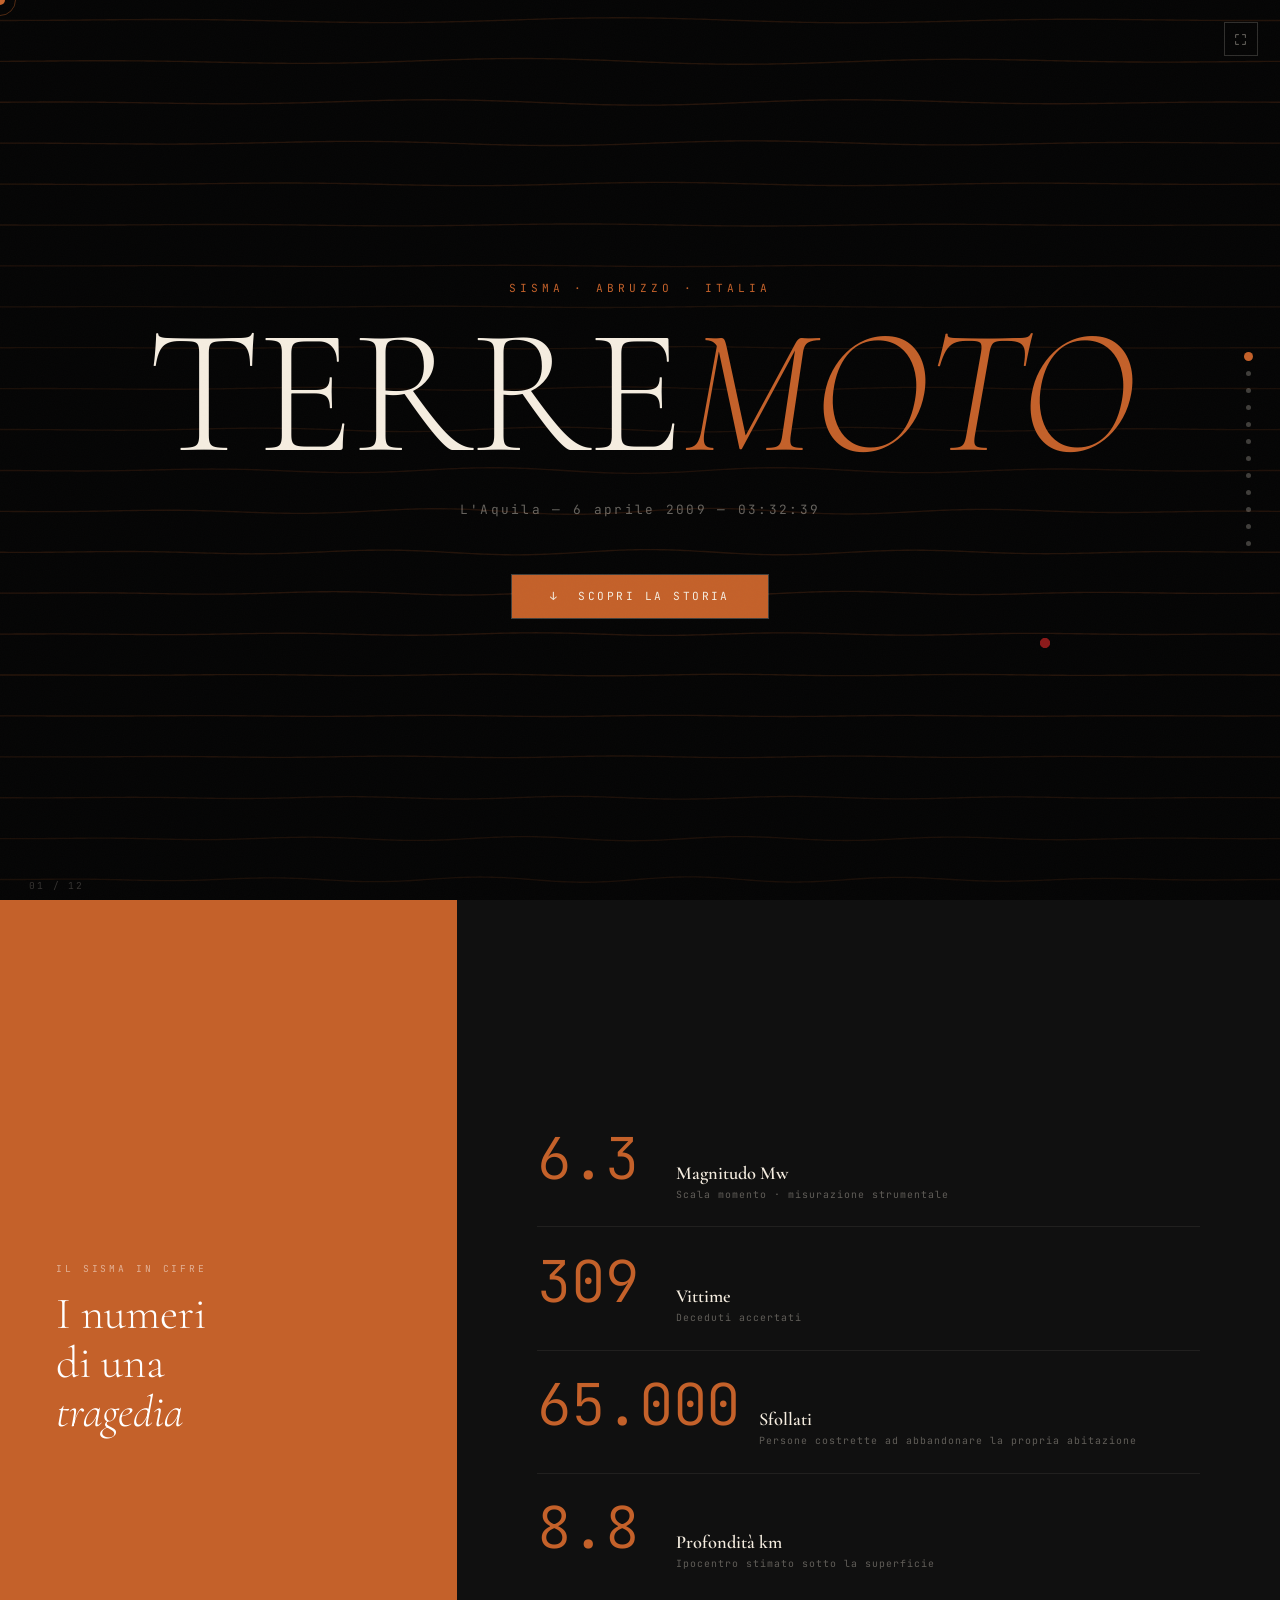
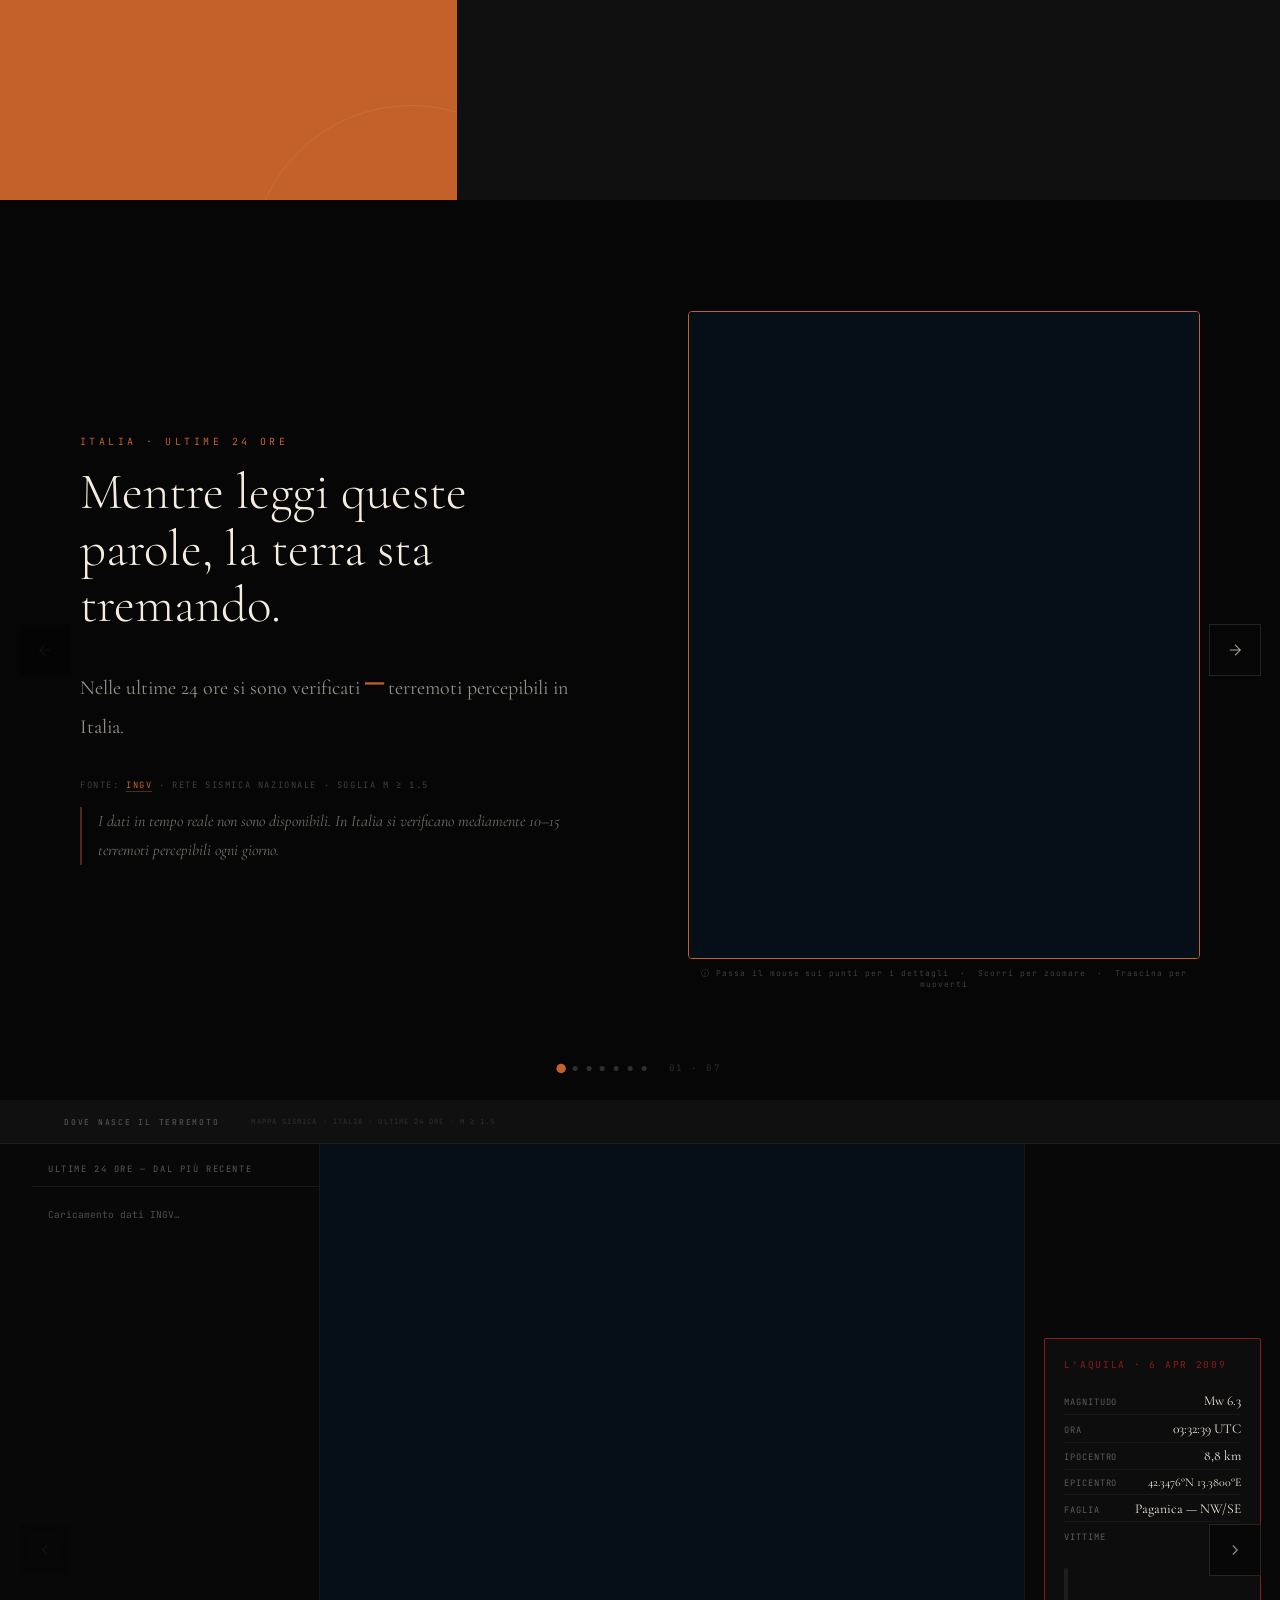
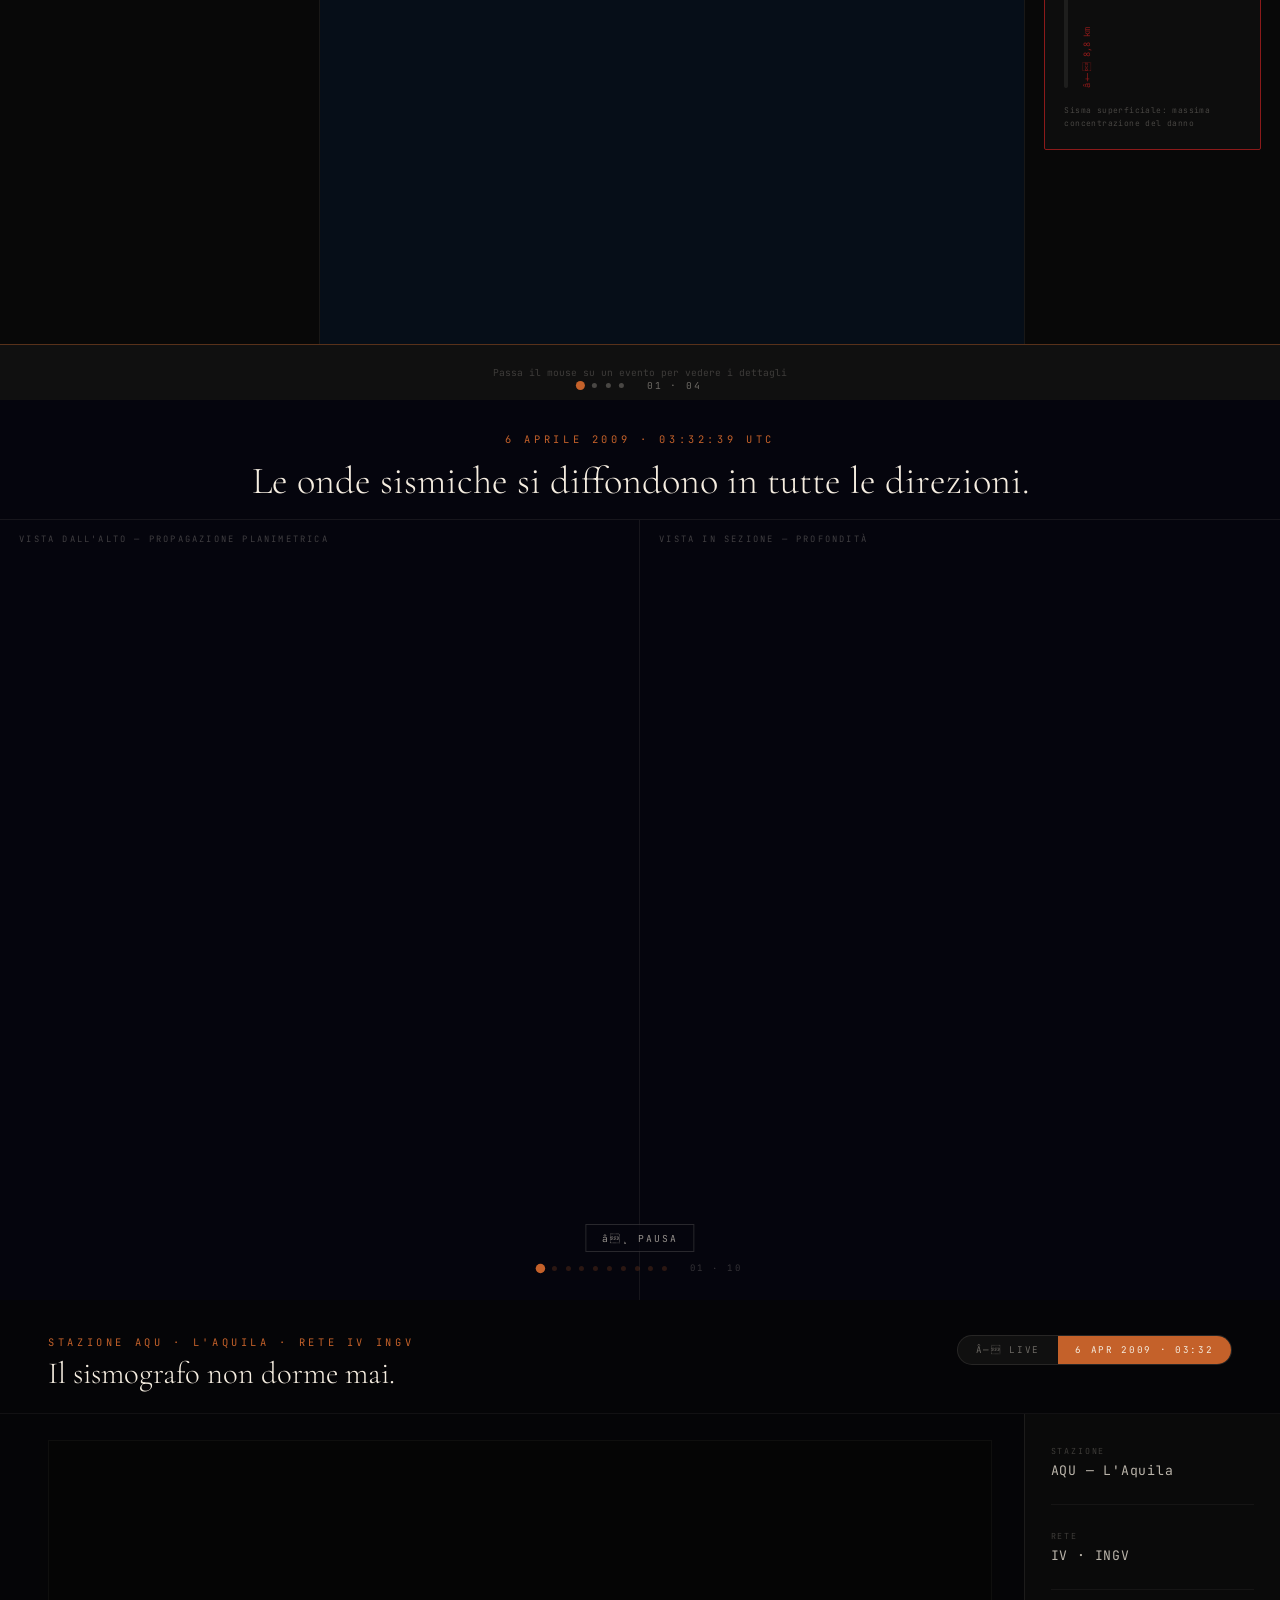
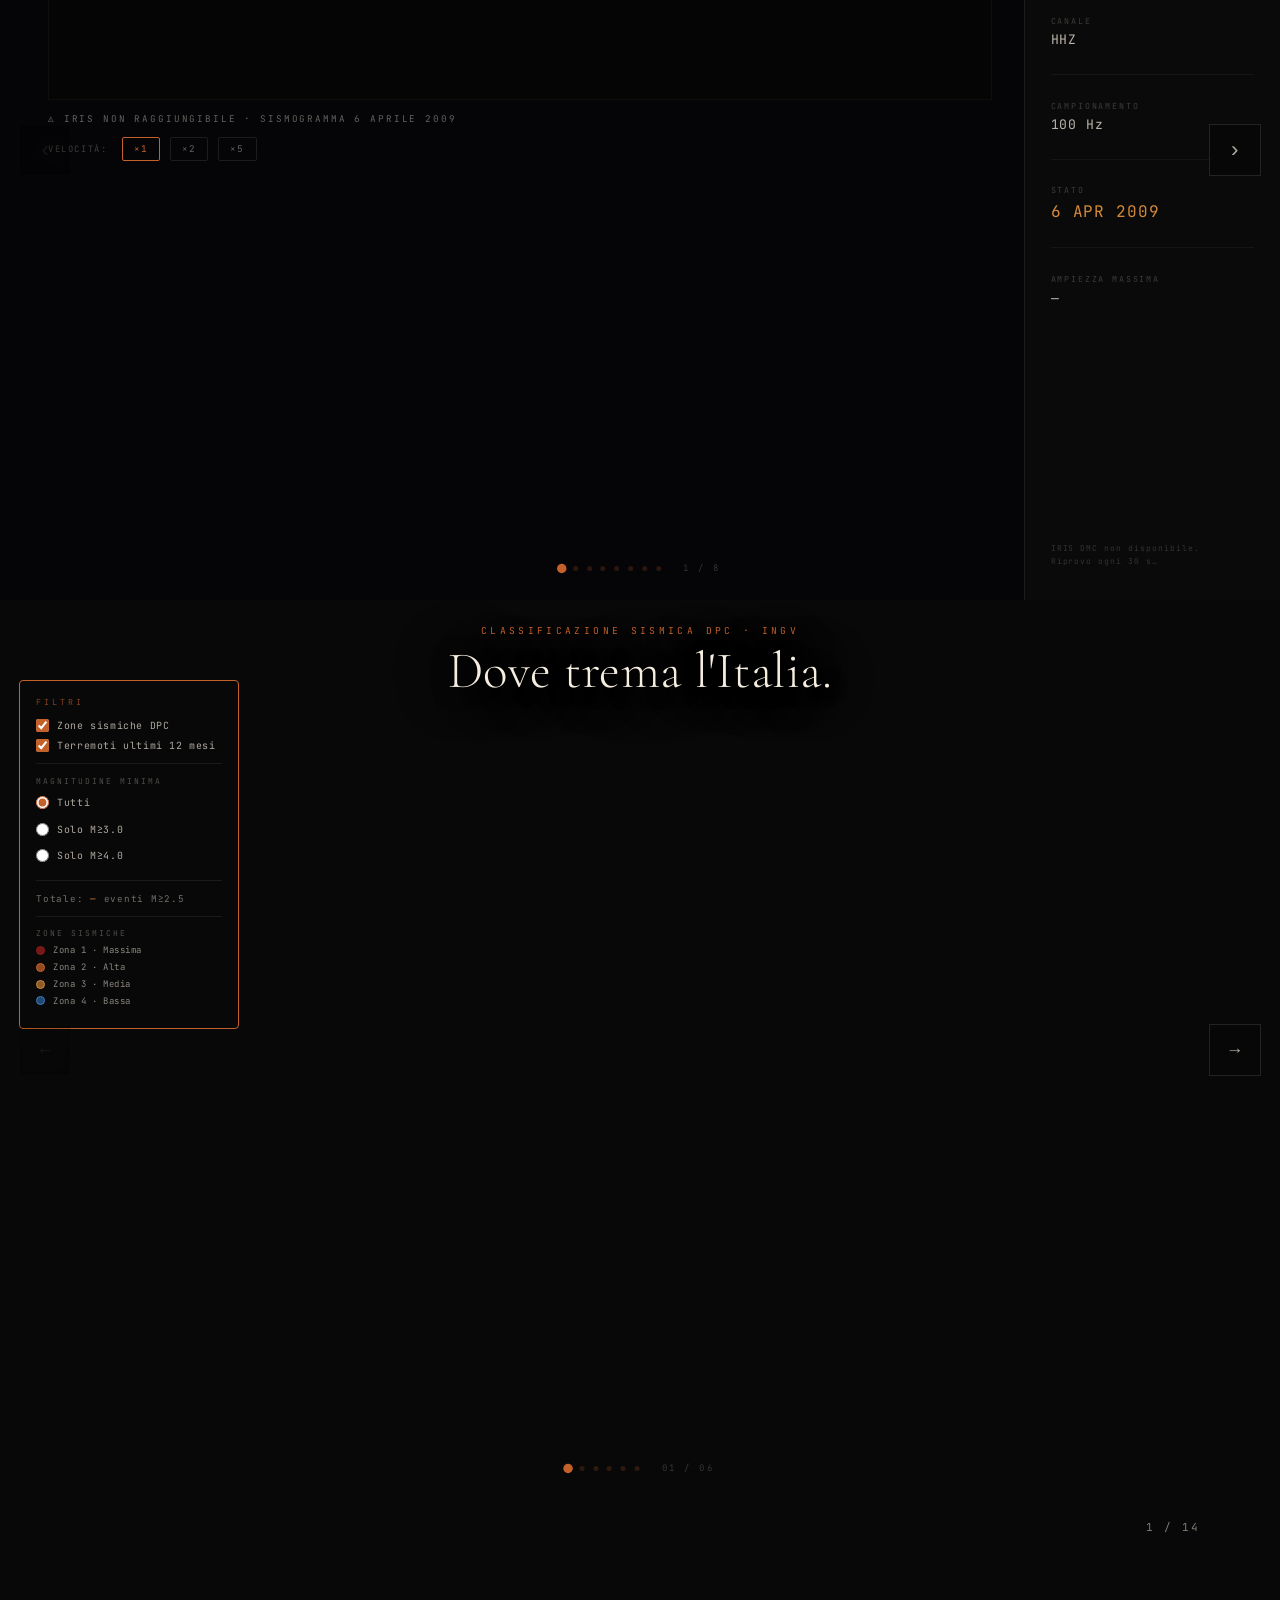
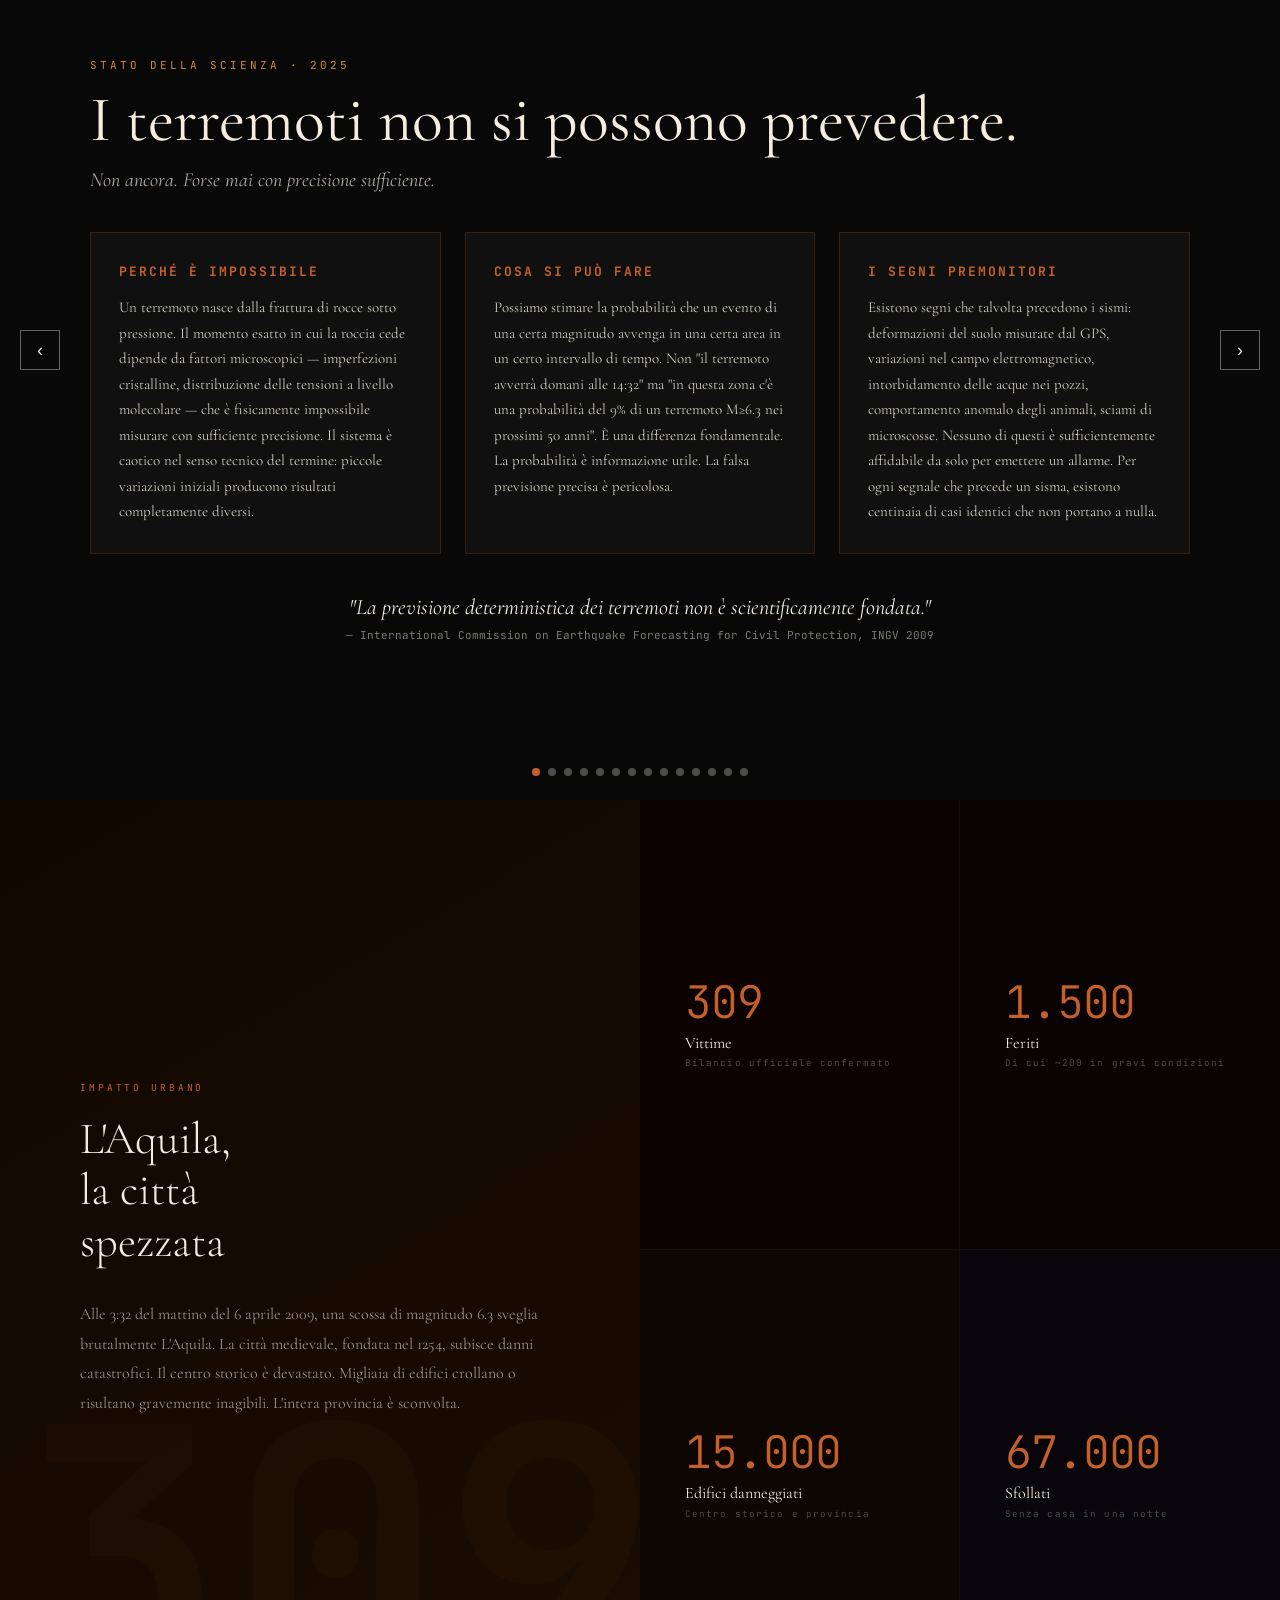
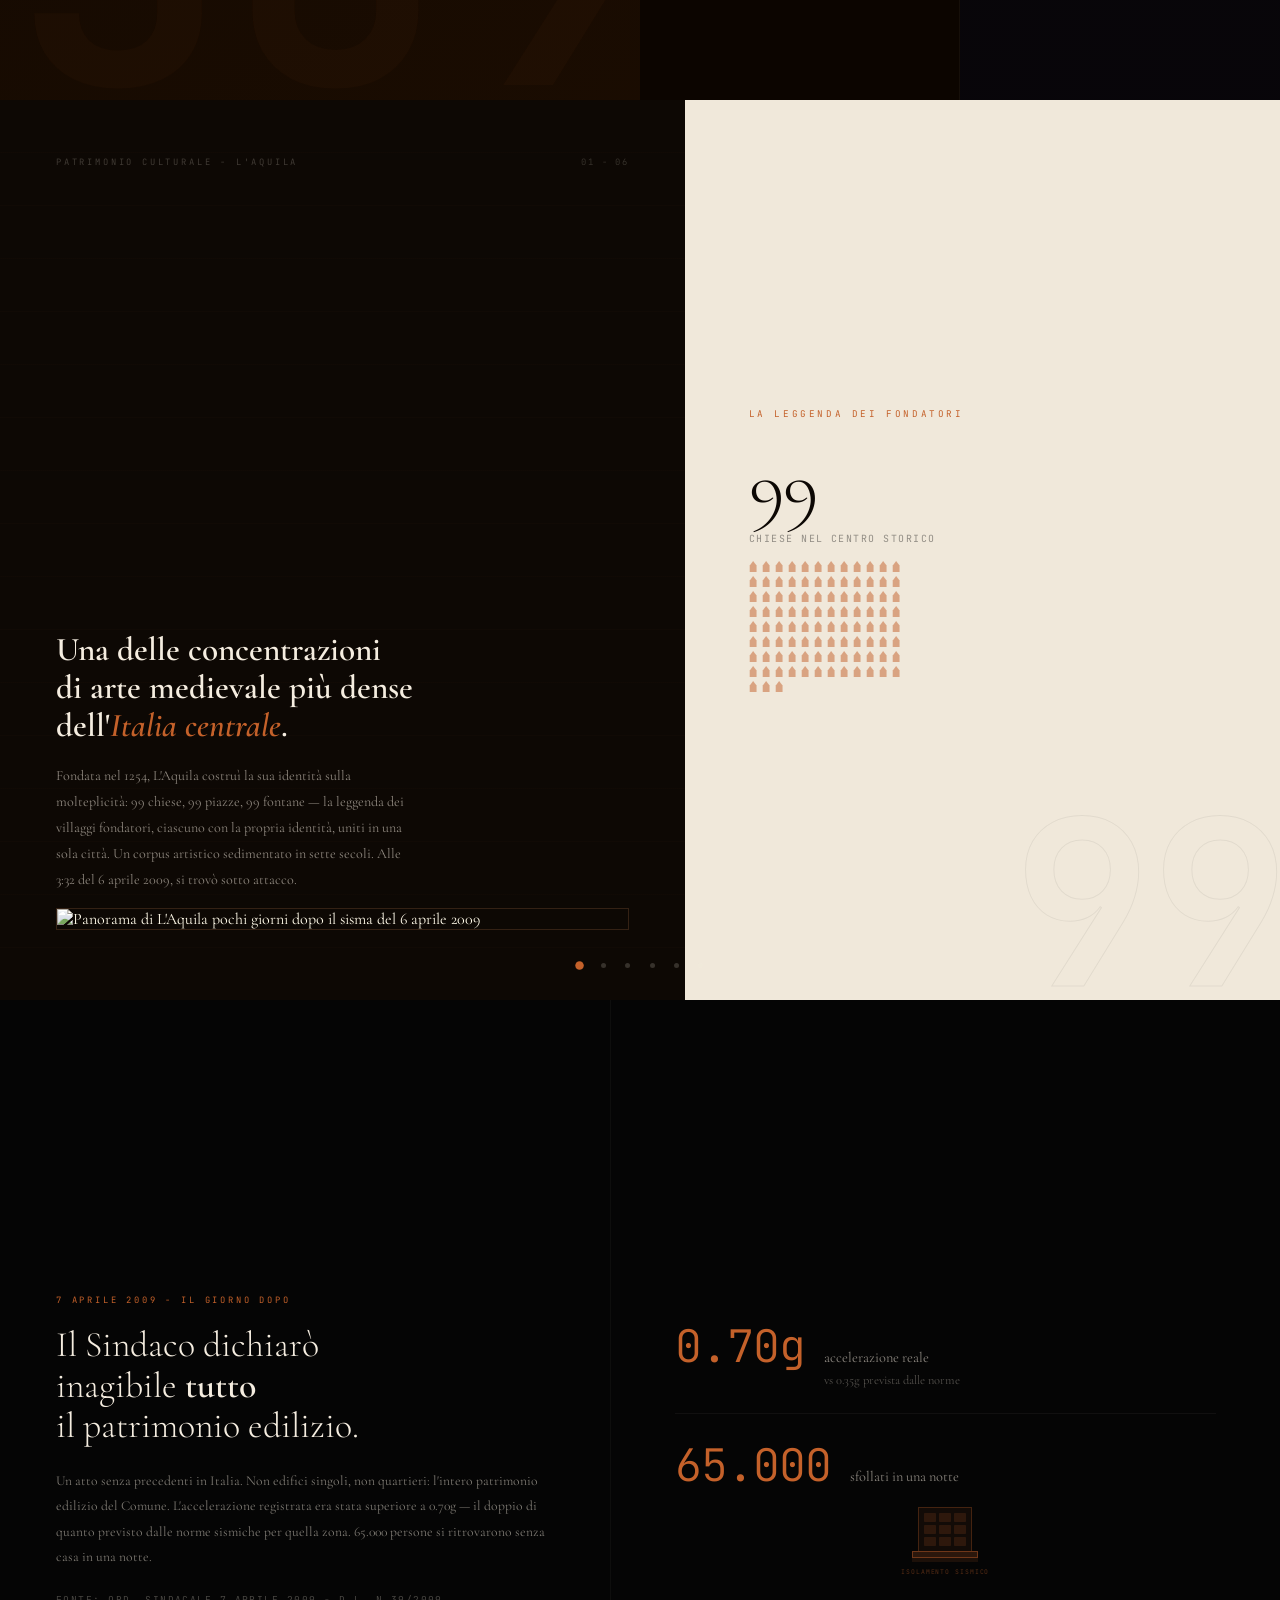
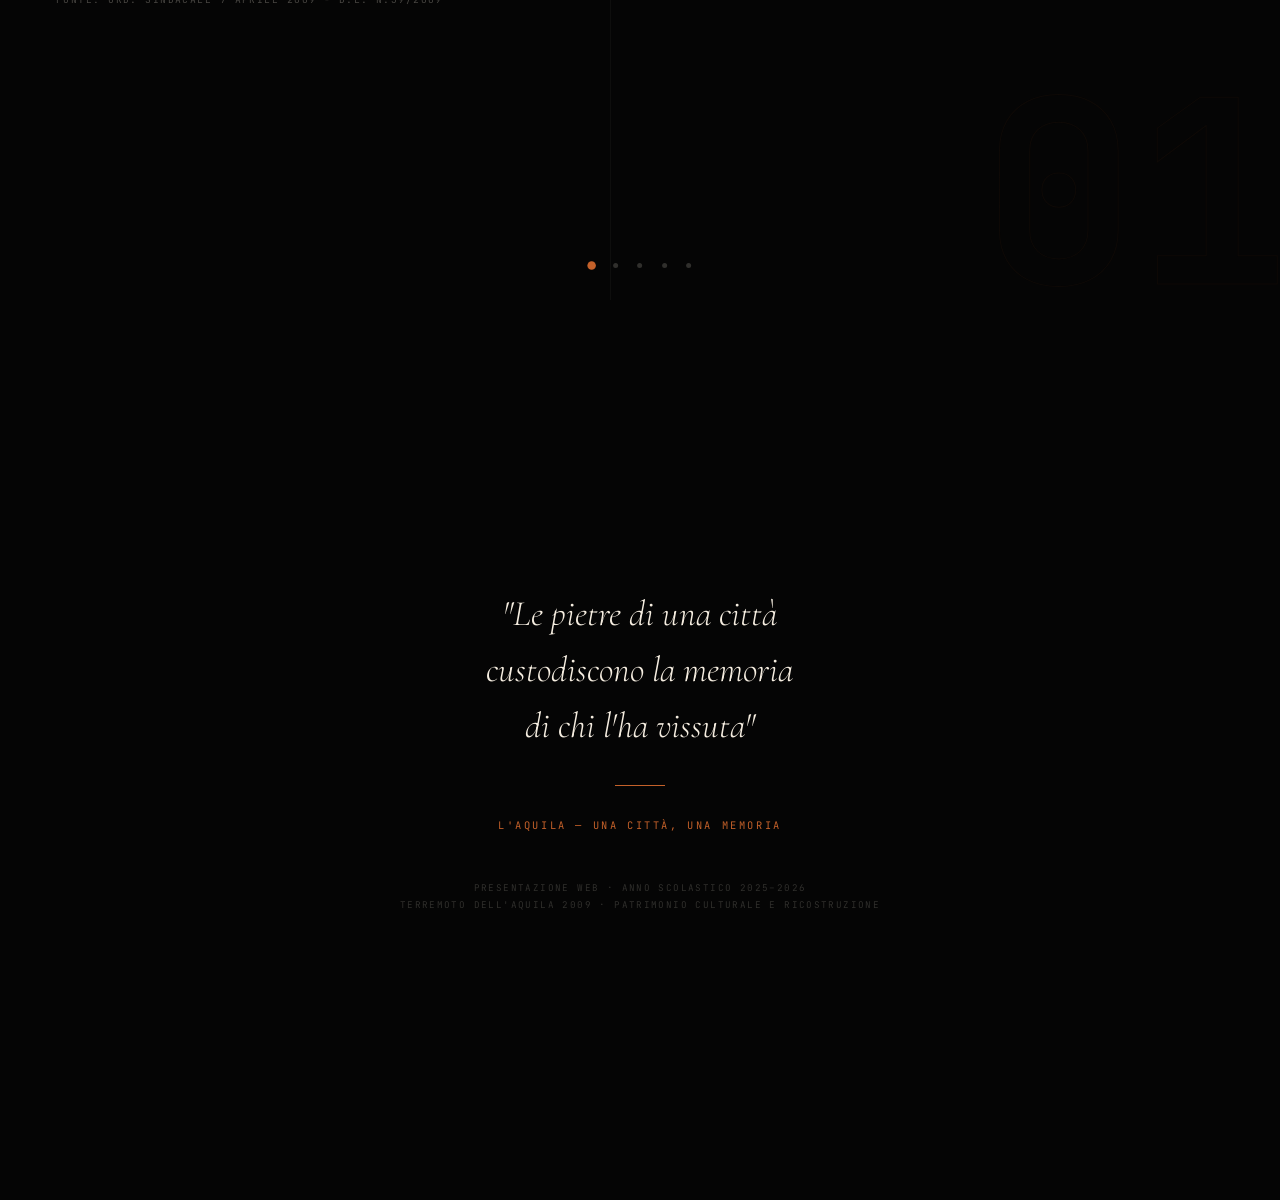
==== commit 272d799d: "feat: expand CASE sub-slide 4 (criteri localizzazione) con testo esplicativo Testo troppo breve e po" ====
--- a/TERREMOTO/terremoti-main/index.html
+++ b/TERREMOTO/terremoti-main/index.html
@@ -16696,17 +16696,18 @@
           <div class="case-slide">
             <div class="case-sl">
               <span class="case-sl-eyebrow">CRITERI DI LOCALIZZAZIONE - LA TENSIONE</span>
-              <h2 class="case-sl-title">Fare presto.<br>O conservare<br>l'<strong>identità</strong>.</h2>
-              <p class="case-sl-body">La selezione delle aree avvenne attraverso un processo interattivo tra Protezione Civile e Comune. Due obiettivi in tensione costante: velocità della risposta emergenziale e preservazione dell'identità territoriale. Alcune aree furono scartate dopo le prove geotecniche.</p>
-              <span class="case-sl-accent">Protezione Civile vs Comune - aprile-luglio 2009</span>
+              <h2 class="case-sl-title">Dove costruire<br>le nuove case?<br>La scelta <strong>difficile</strong>.</h2>
+              <p class="case-sl-body">67.000 persone senza casa richiedevano una risposta immediata. Ma ogni area potenziale sollevava domande: era abbastanza sicura? Avrebbe distrutto terra agricola? Avrebbe tagliato le famiglie dai loro quartieri? La Protezione Civile e il Comune lavorarono insieme — spesso in disaccordo — per identificare 19 aree idonee nel territorio aquilano.</p>
+              <p class="case-sl-body" style="margin-top:0.7rem">Ogni sito fu sottoposto a indagini geotecniche e sismiche. Non basta che il terreno sia piano: occorre che il sottosuolo non amplifichi le onde sismiche. Alcune aree apparentemente adatte vennero scartate proprio per questo. Il processo durò quasi tre mesi — mesi in cui le famiglie vivevano ancora sotto le tende.</p>
+              <span class="case-sl-accent">Protezione Civile vs Comune - aprile-luglio 2009 — 19 aree selezionate</span>
             </div>
             <div class="case-sr">
               <span class="case-sr-bg-num">04</span>
               <div class="case-criteria">
-                <div class="case-criterion"><span class="case-crit-num">01</span><span class="case-crit-text"><strong>Prossimita'</strong> — mantenere le relazioni sociali e i percorsi abituali</span></div>
-                <div class="case-criterion"><span class="case-crit-num">02</span><span class="case-crit-text"><strong>Continuita'</strong> — integrazione con i centri esistenti, spazi pubblici come cucitura</span></div>
-                <div class="case-criterion"><span class="case-crit-num">03</span><span class="case-crit-text"><strong>Compatibilita' PRG</strong> — limitare il consumo di suolo agricolo</span></div>
-                <div class="case-criterion"><span class="case-crit-num">04</span><span class="case-crit-text"><strong>Sicurezza</strong> — indagini idrogeologiche e sismiche preventive</span></div>
+                <div class="case-criterion"><span class="case-crit-num">01</span><span class="case-crit-text"><strong>Prossimità</strong> — le nuove abitazioni dovevano restare vicine ai quartieri di provenienza, per non spezzare legami sociali e abitudini consolidate</span></div>
+                <div class="case-criterion"><span class="case-crit-num">02</span><span class="case-crit-text"><strong>Continuità urbana</strong> — integrazione con i centri esistenti, con spazi pubblici progettati per cucire il nuovo al vecchio tessuto</span></div>
+                <div class="case-criterion"><span class="case-crit-num">03</span><span class="case-crit-text"><strong>Compatibilità PRG</strong> — costruire il meno possibile su suolo agricolo, rispettando il piano regolatore</span></div>
+                <div class="case-criterion"><span class="case-crit-num">04</span><span class="case-crit-text"><strong>Sicurezza sismica del suolo</strong> — indagini idrogeologiche e geotecniche preventive: alcune aree furono scartate per amplificazione sismica locale</span></div>
               </div>
             </div>
           </div>
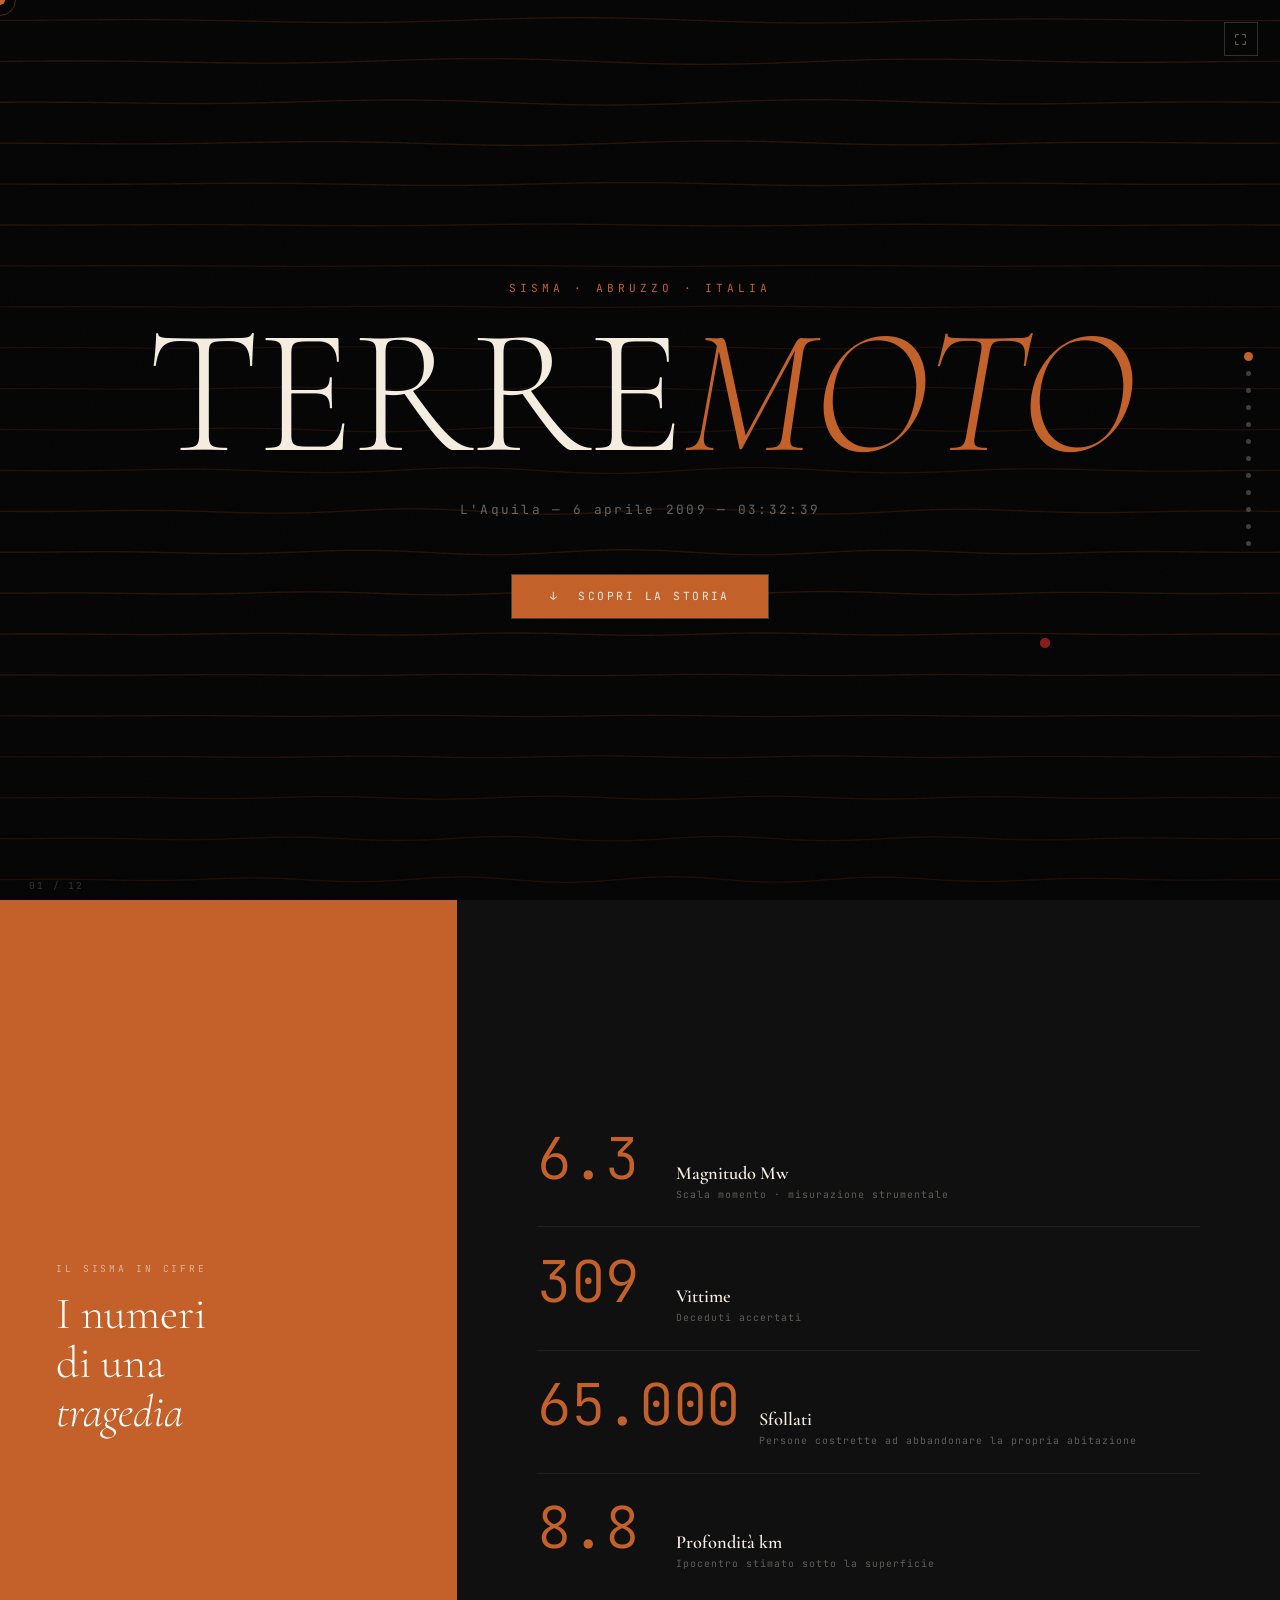
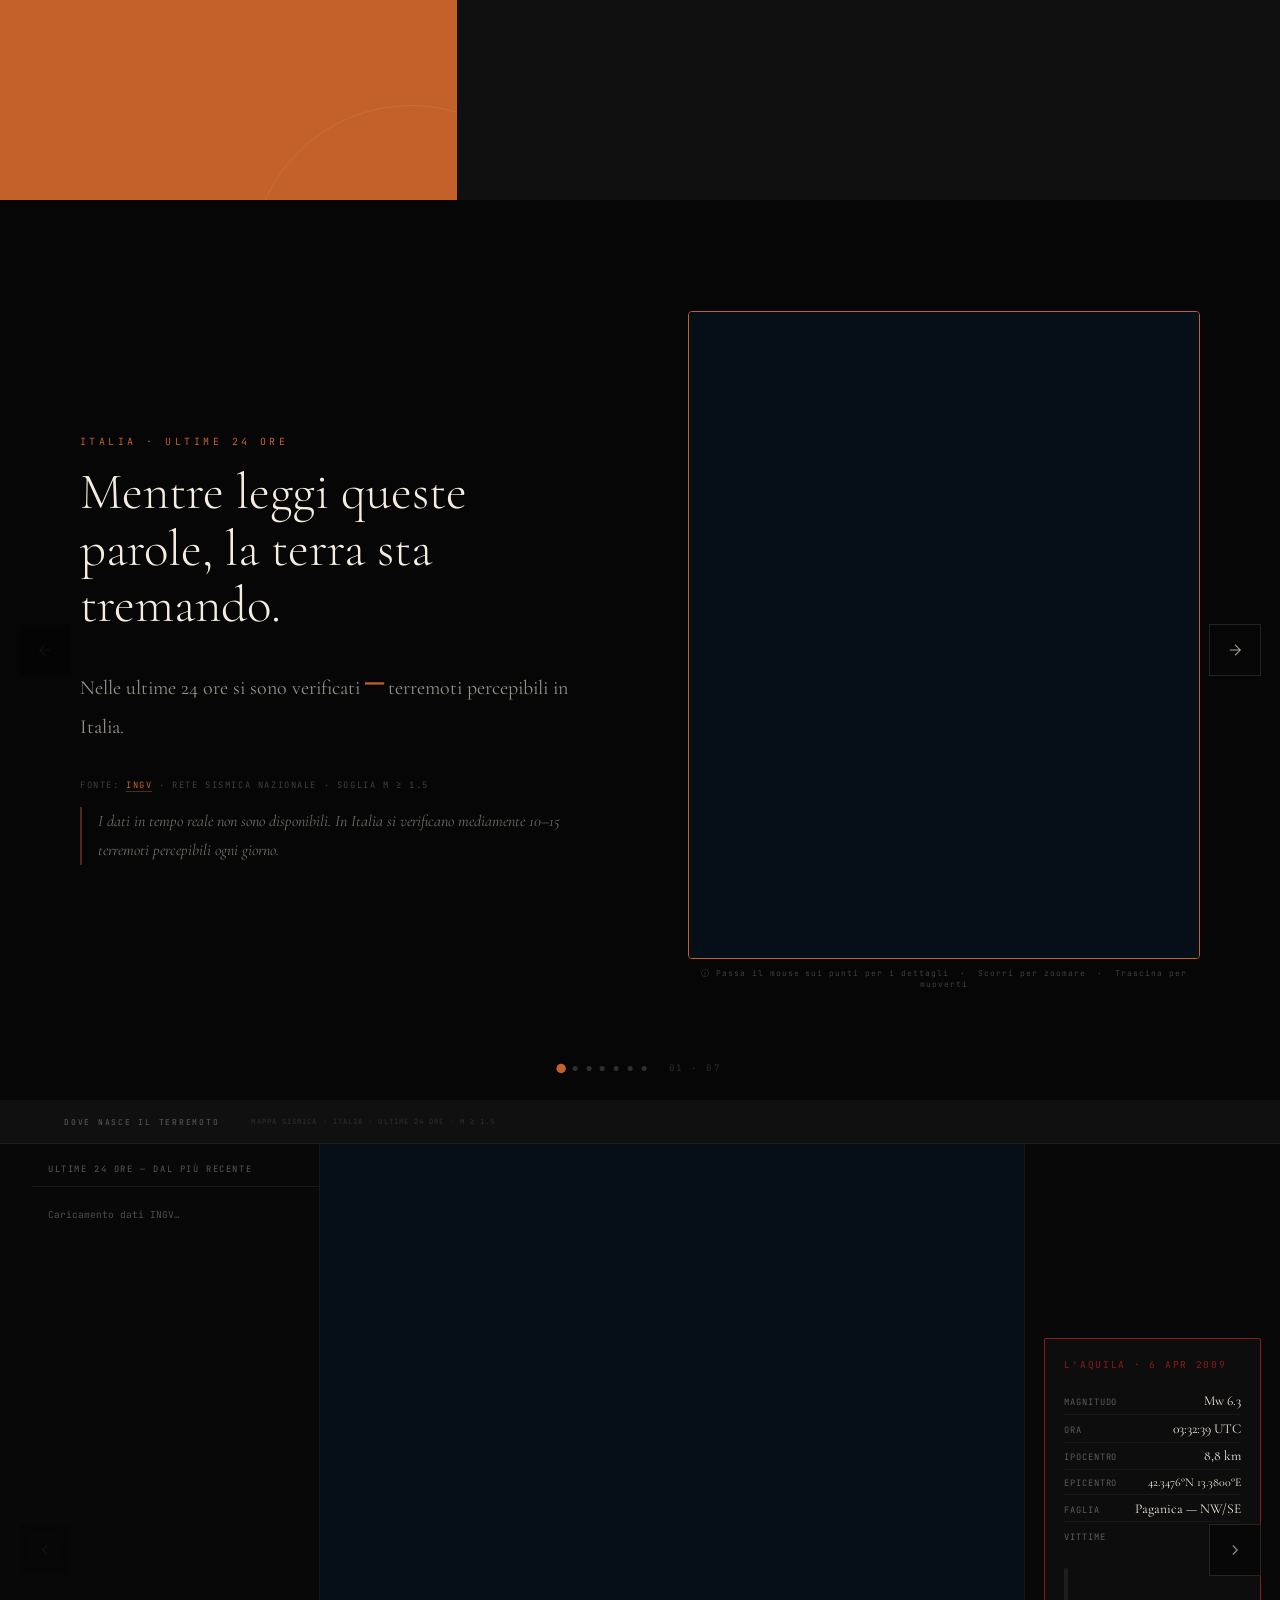
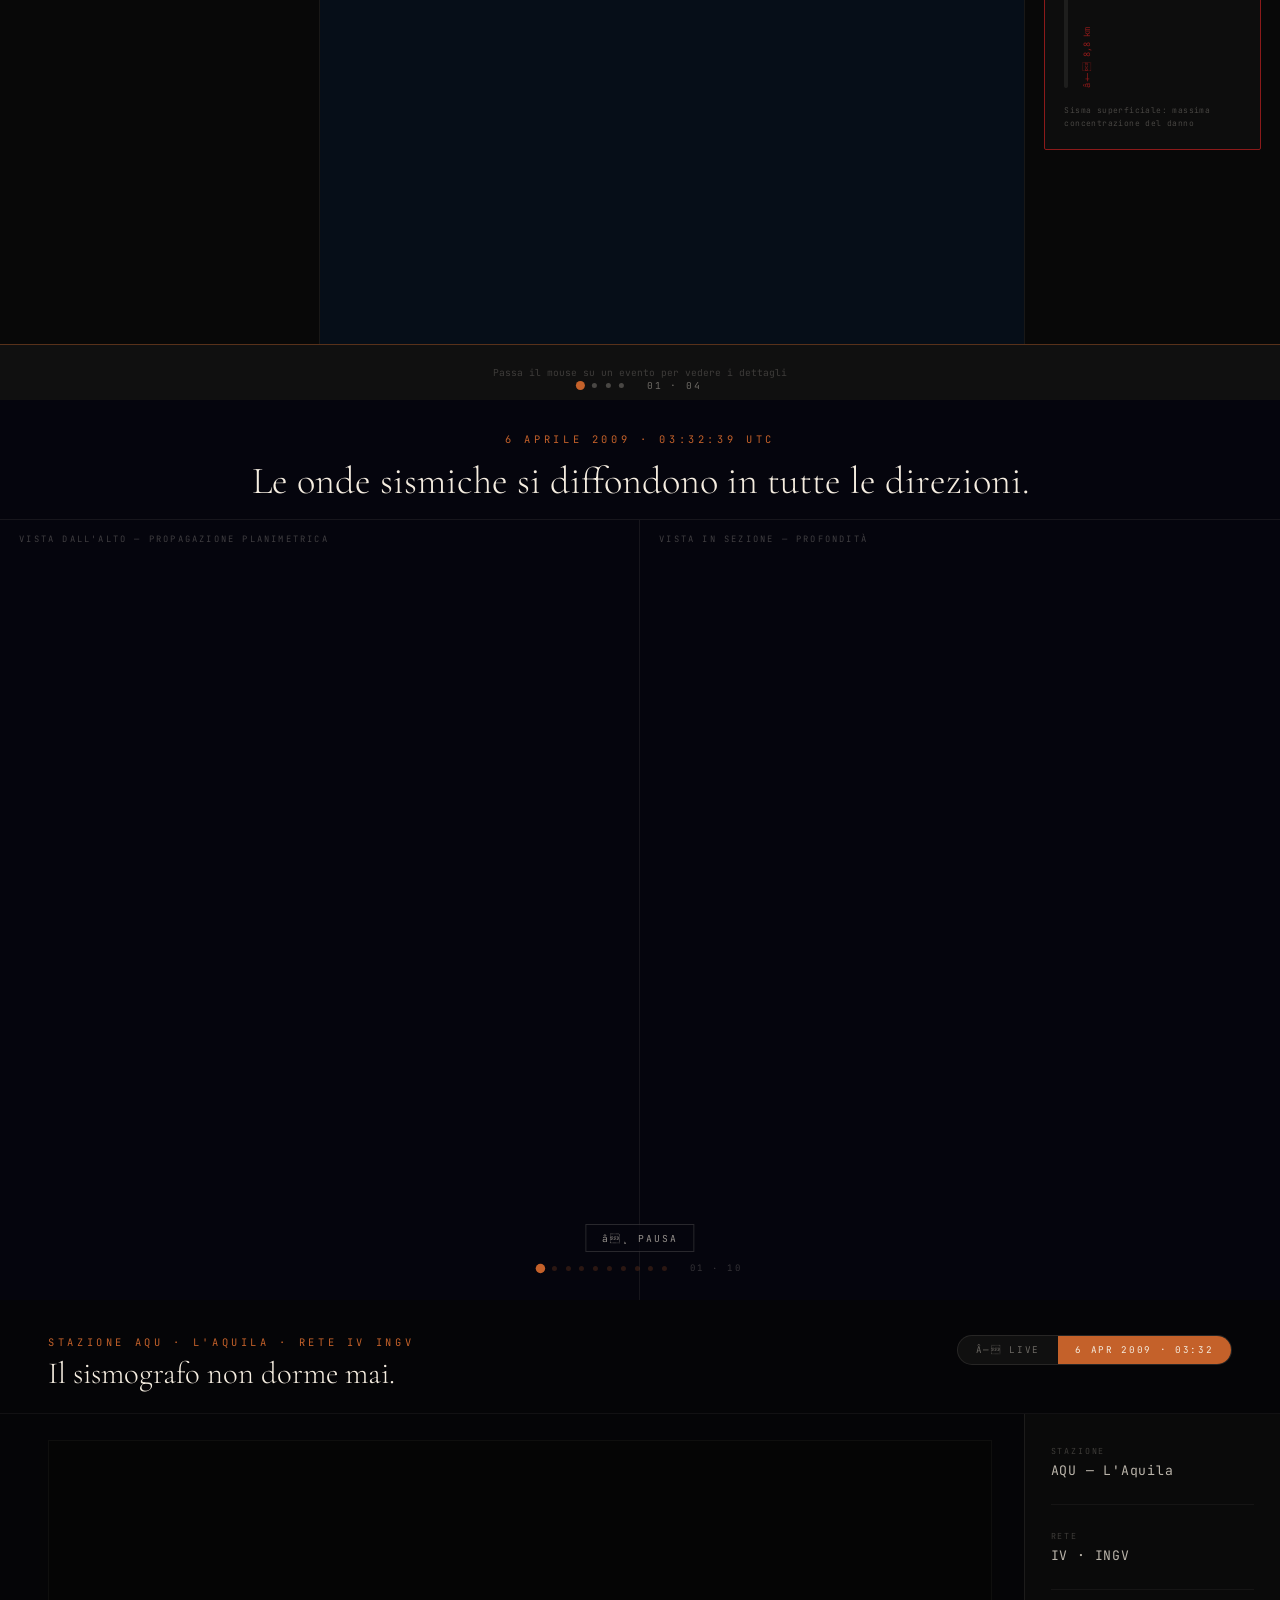
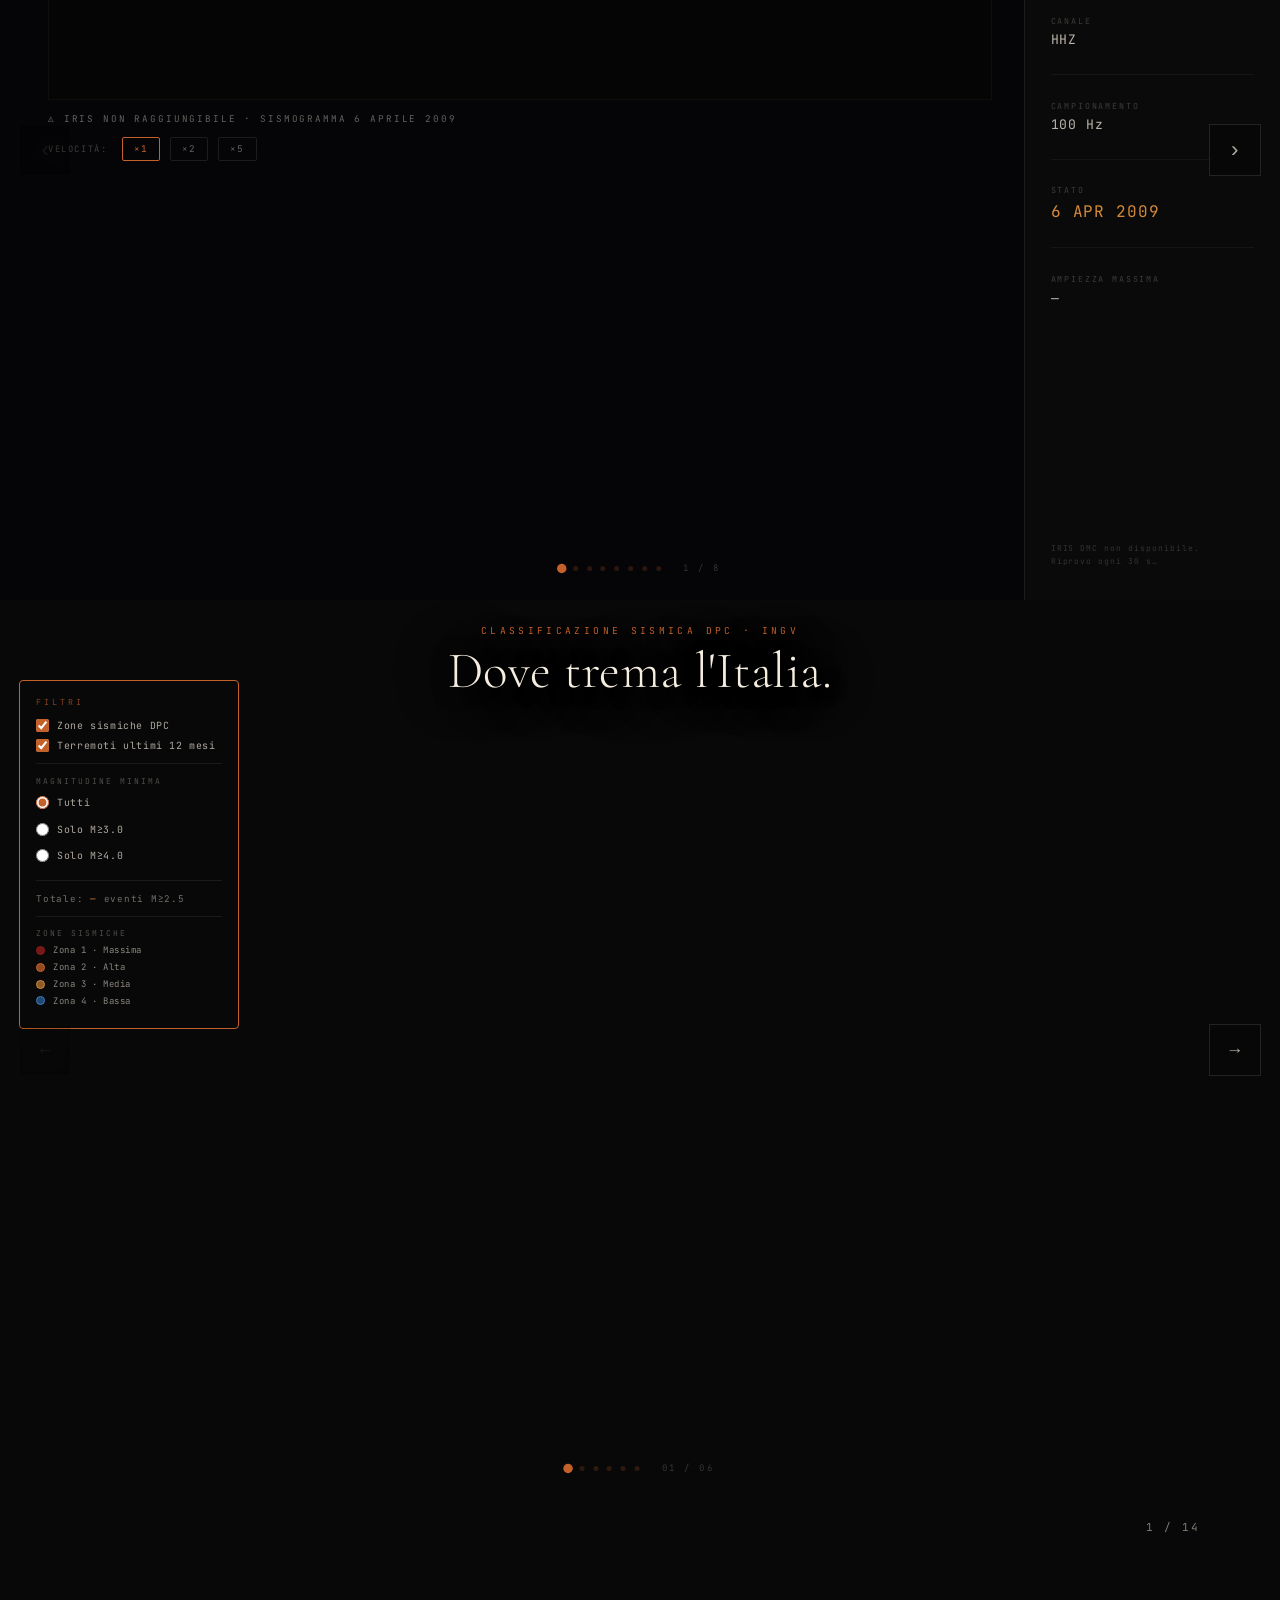
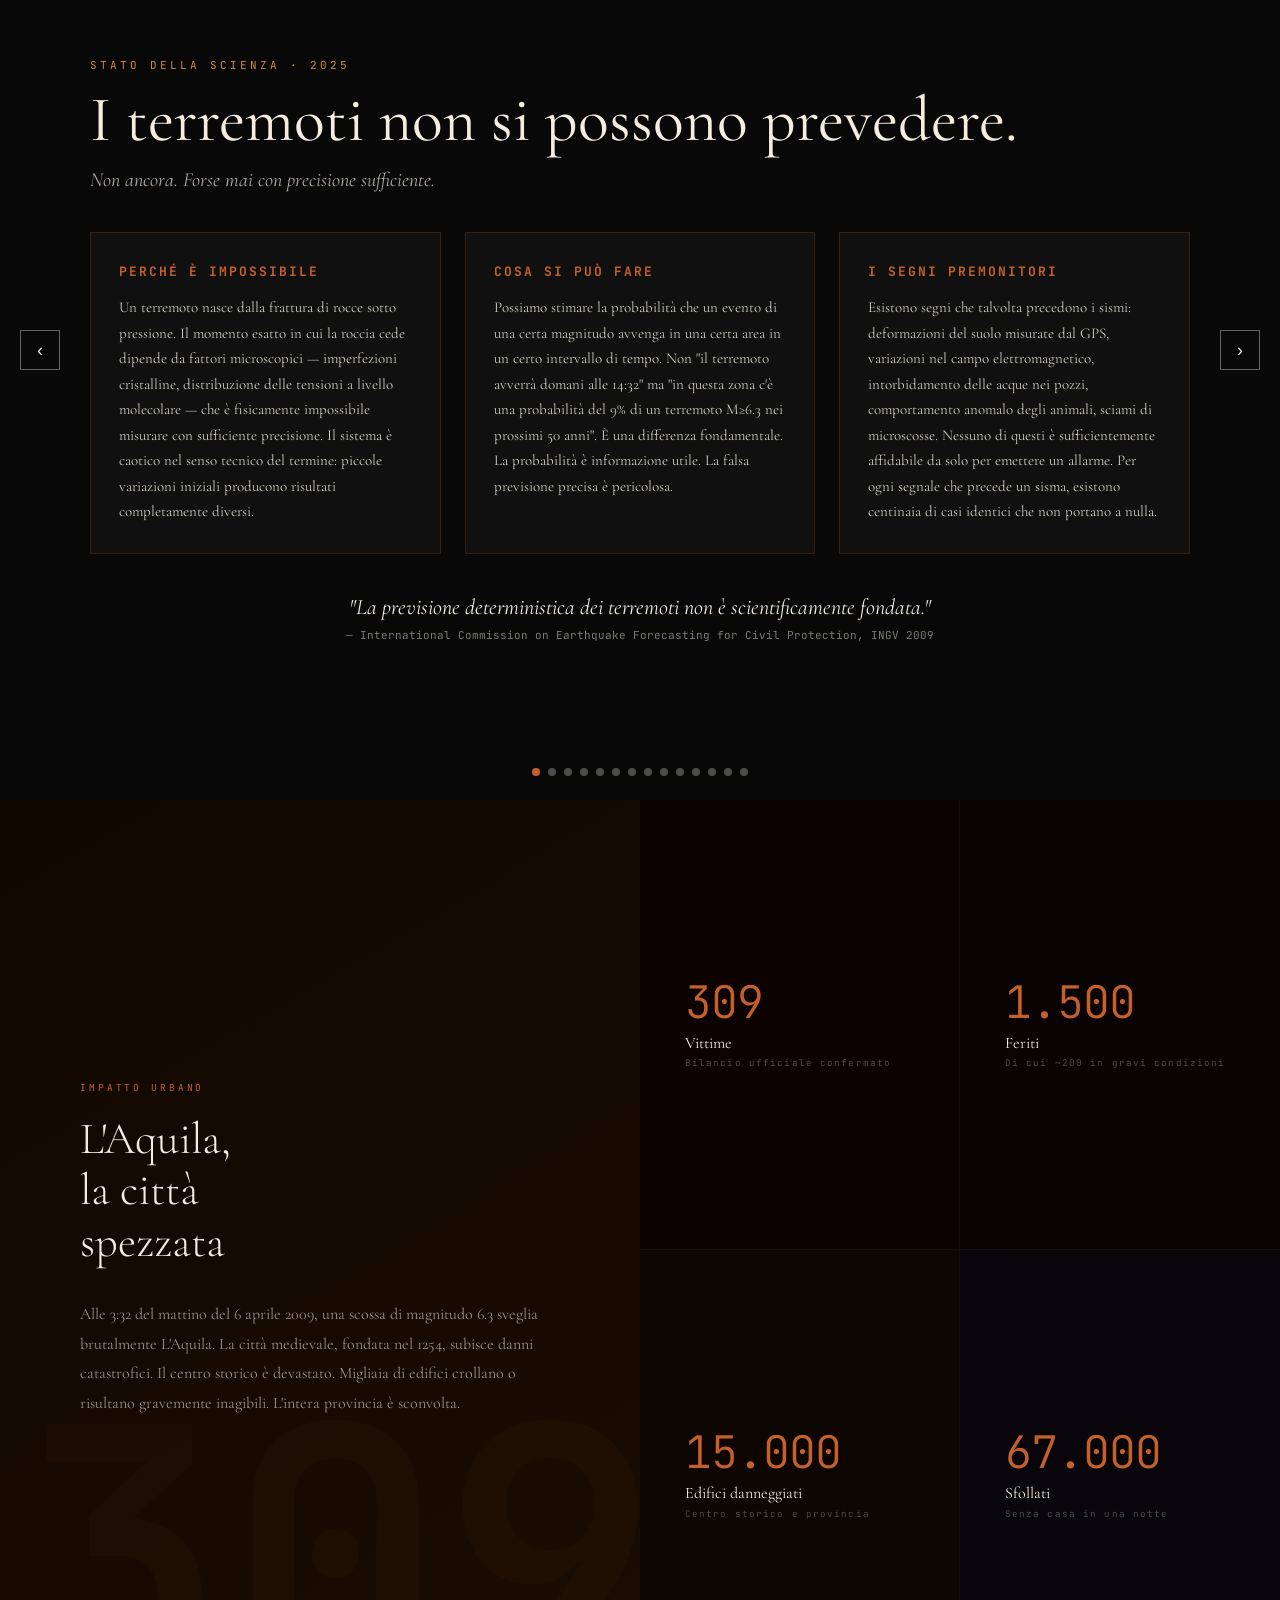
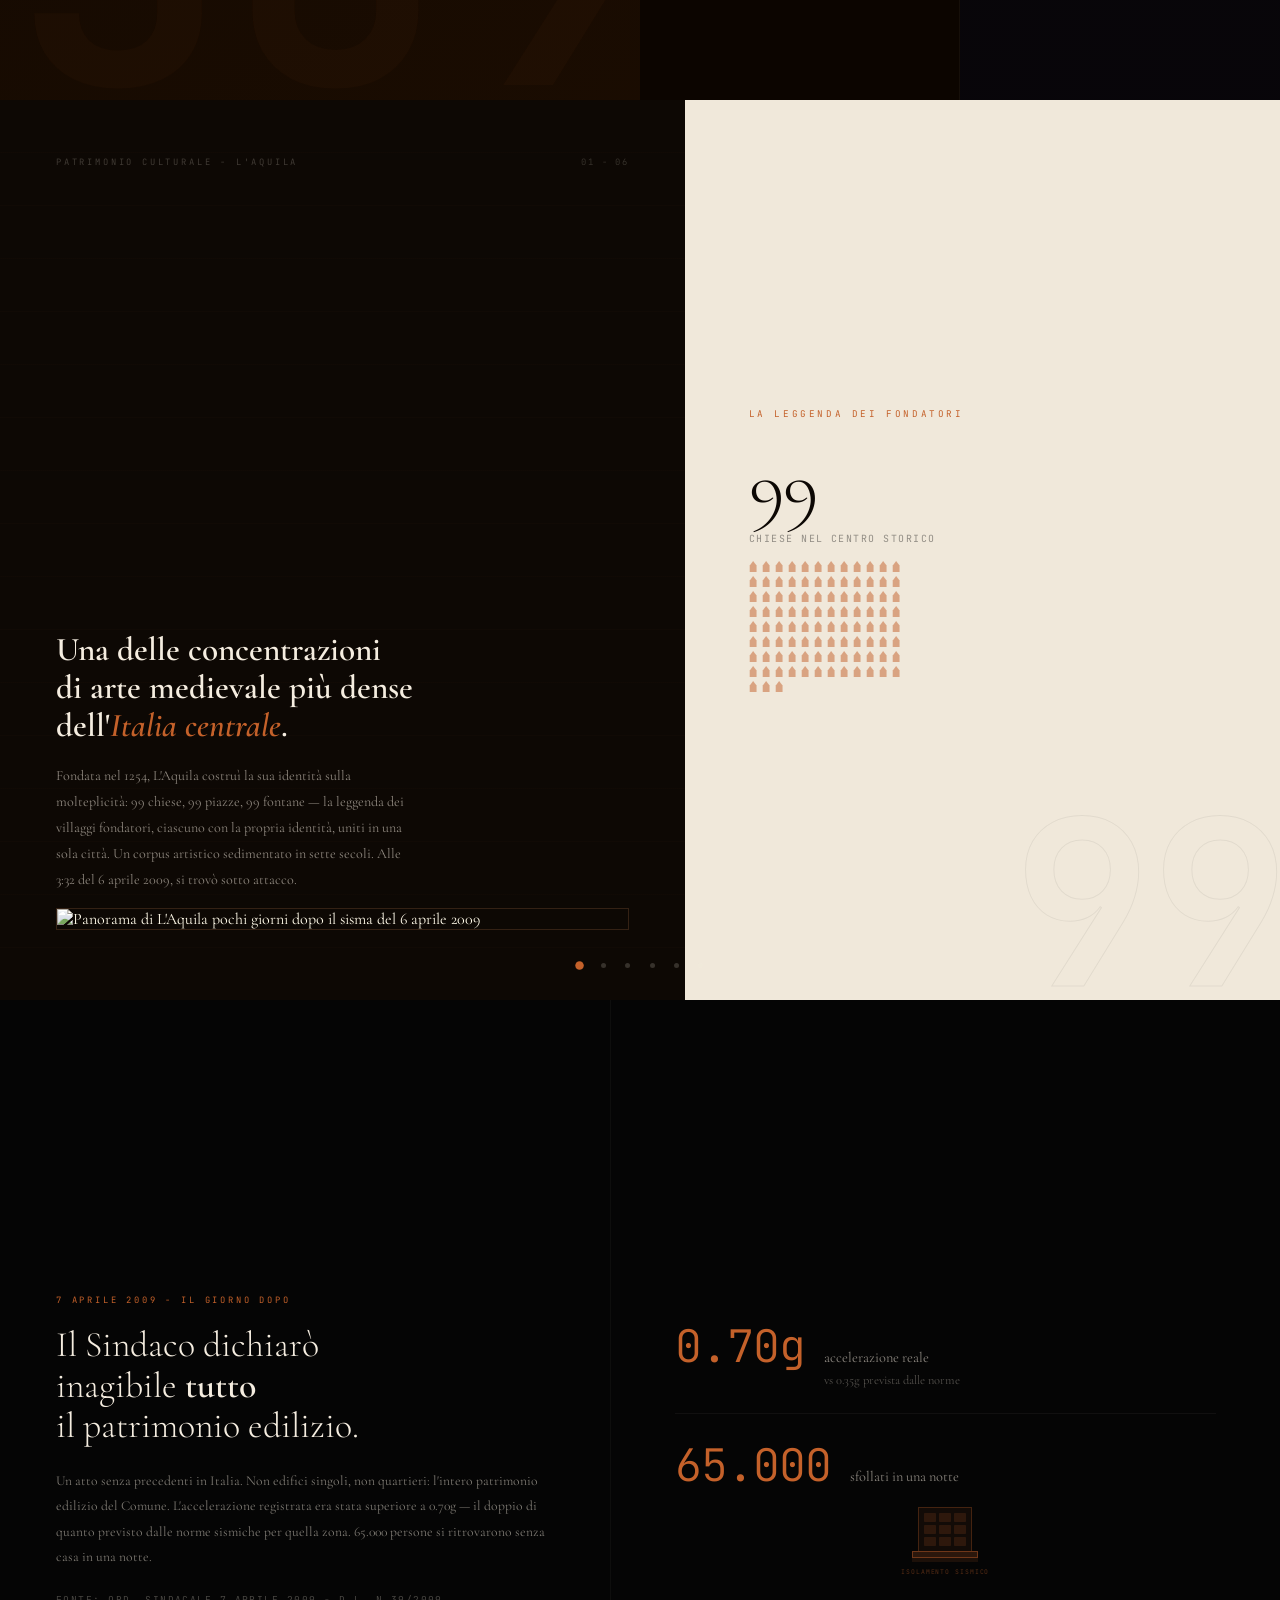
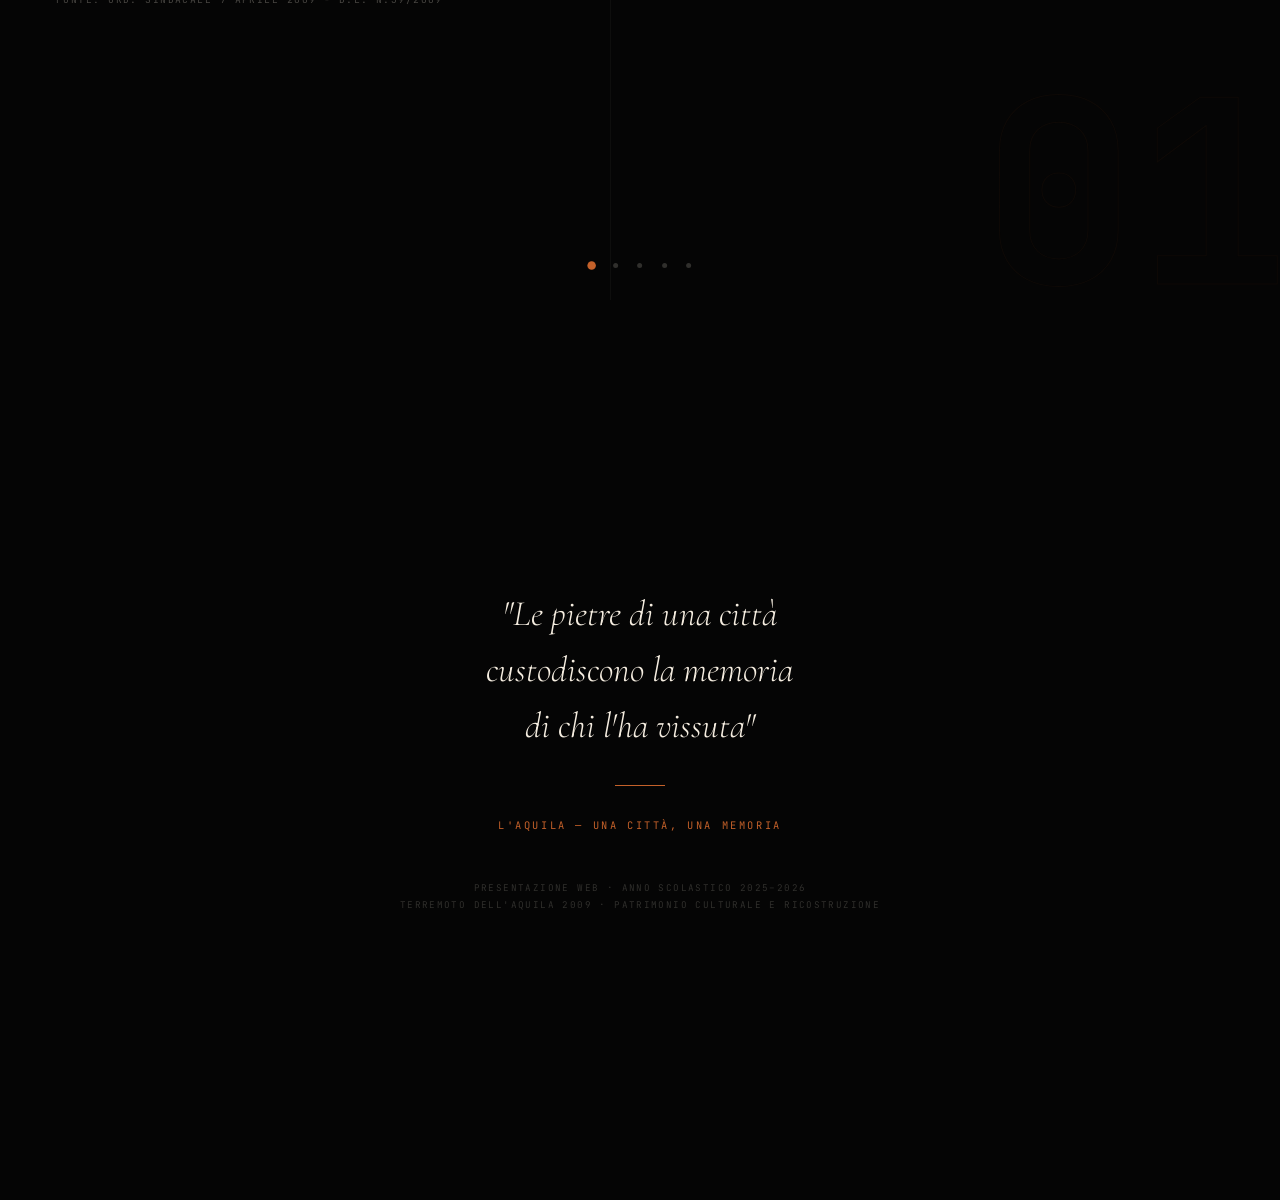
==== commit 48d0ffe9: "feat: art slide 04 restauro conservativo — fotina in cima con fade Co-Authored-By: Claude Sonnet 4.6" ====
--- a/TERREMOTO/terremoti-main/index.html
+++ b/TERREMOTO/terremoti-main/index.html
@@ -16511,6 +16511,13 @@
           <!-- DOM slide 2 - mostrata quarta: Filosofia -->
           <div class="art-slide">
             <div class="art-sl">
+              <!-- foto in cima, sfuma verso il basso nel background scuro -->
+              <div style="position:absolute;top:0;left:0;right:0;height:42%;pointer-events:none;overflow:hidden;">
+                <img src="https://upload.wikimedia.org/wikipedia/commons/6/64/Emergenza_Terremoto_Abruzzo_2009_-_12.jpg"
+                     alt="Edifici storici dell'Aquila durante le operazioni di messa in sicurezza"
+                     style="width:100%;height:100%;object-fit:cover;filter:grayscale(0.4) sepia(0.2) contrast(1.05);display:block;">
+                <div style="position:absolute;bottom:0;left:0;right:0;height:60%;background:linear-gradient(to bottom,transparent,#0d0804);"></div>
+              </div>
               <span class="art-sl-eyebrow">APPROCCIO - FILOSOFIA</span>
               <span class="art-sl-counter">04 - 06</span>
               <h3 class="art-sl-title">Restauro <em>conservativo</em>.<br>Non sostituzione.</h3>
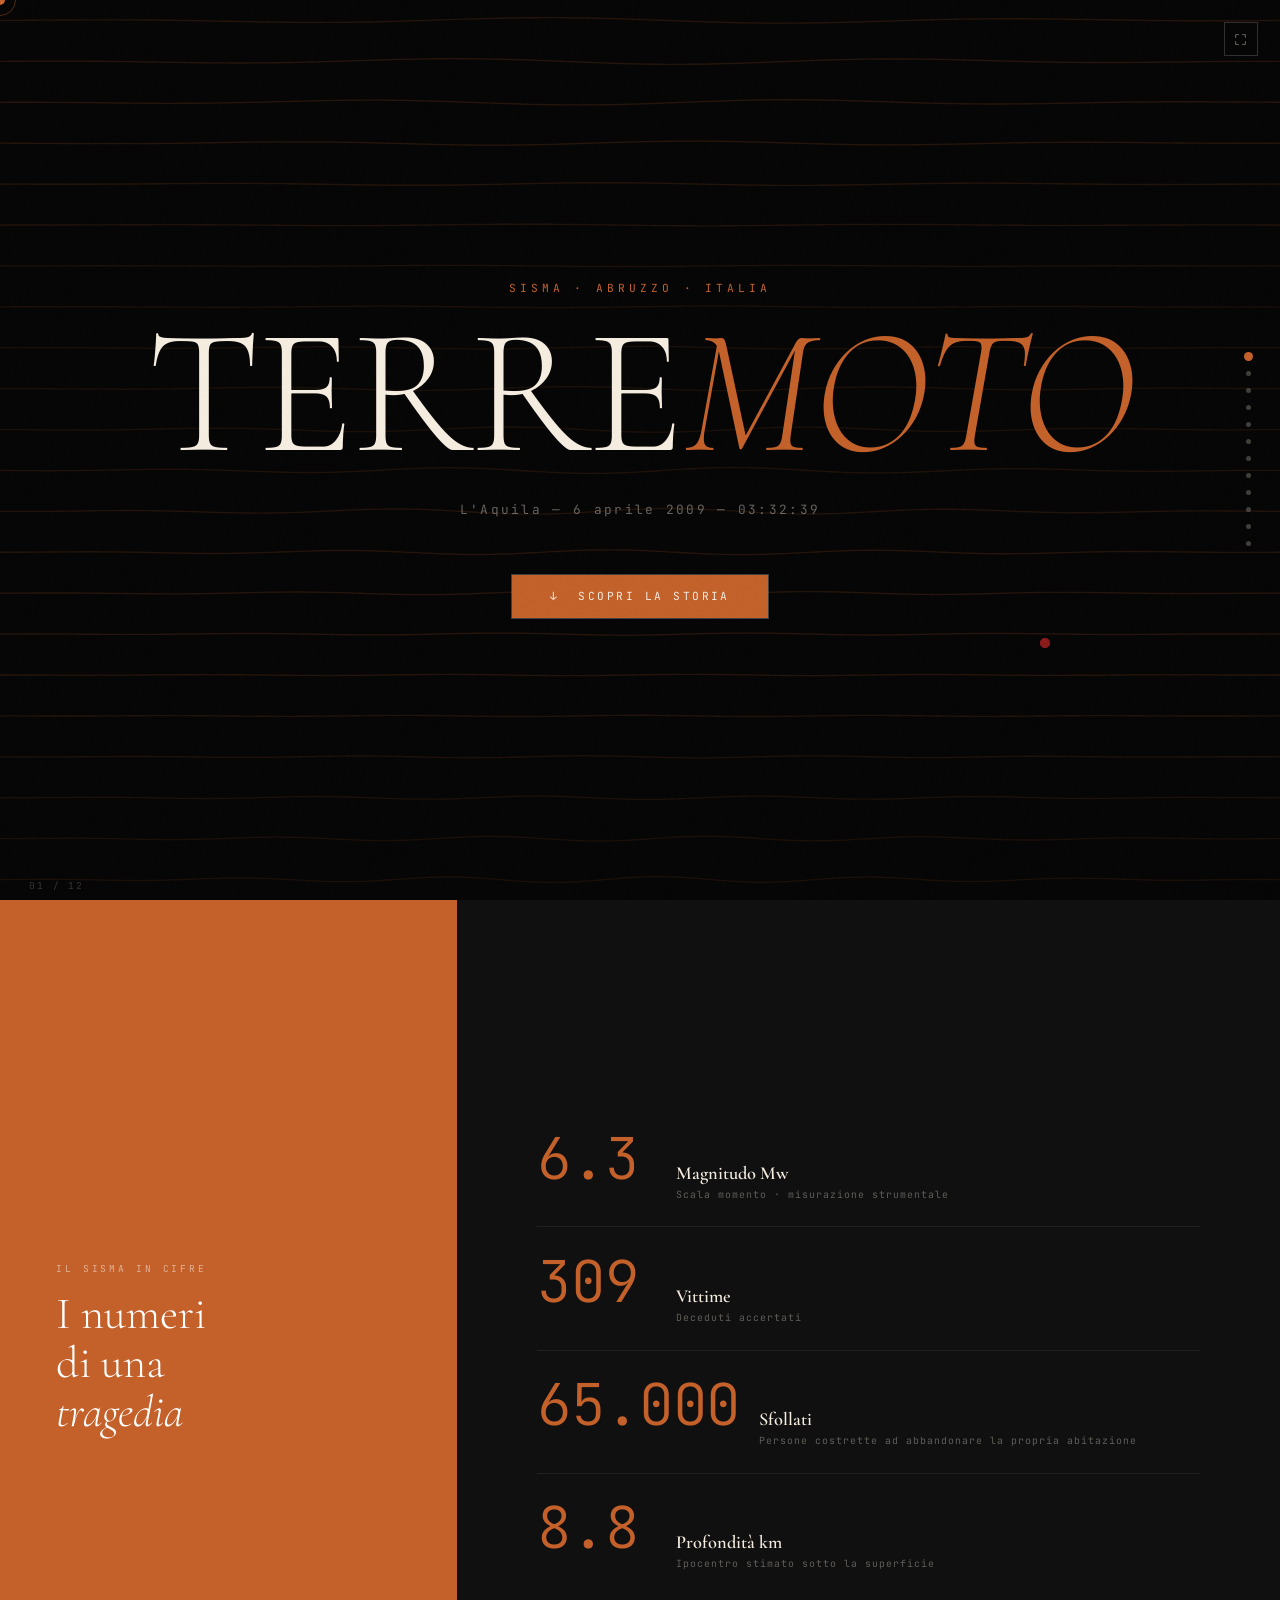
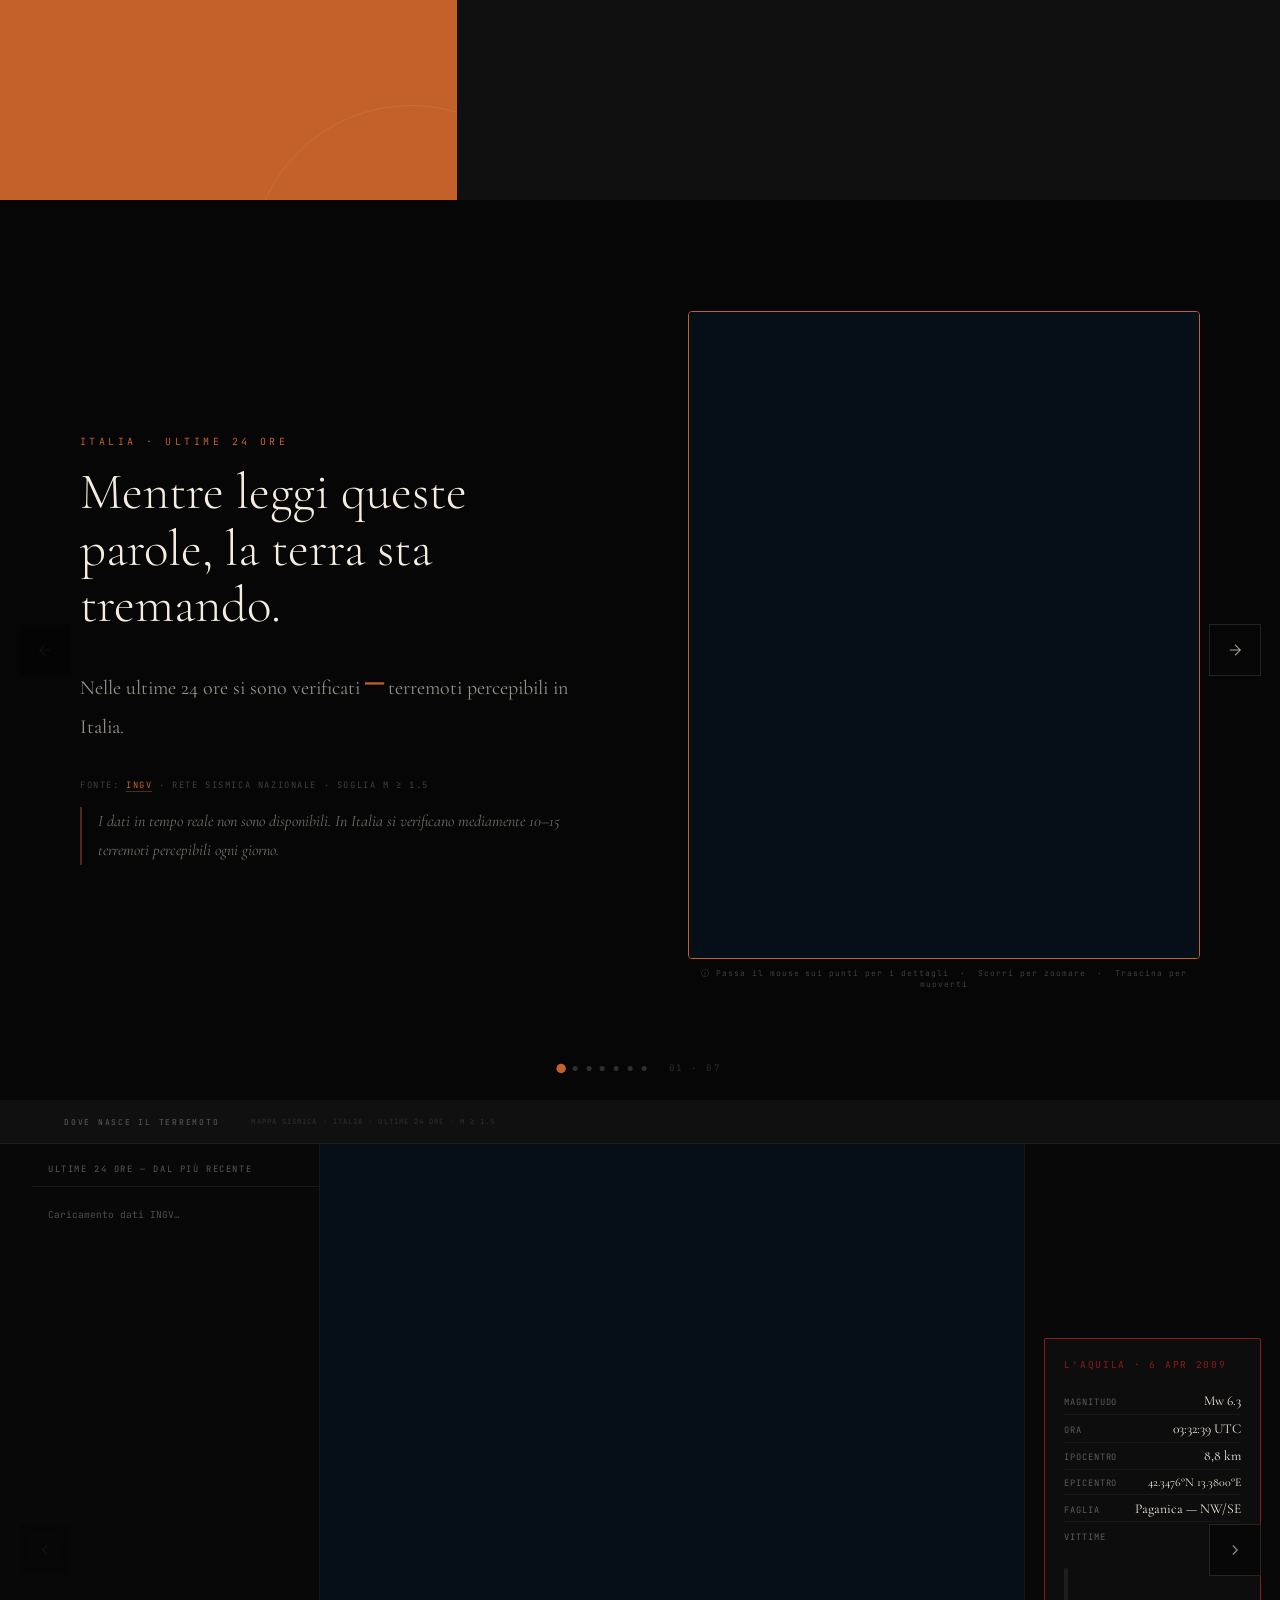
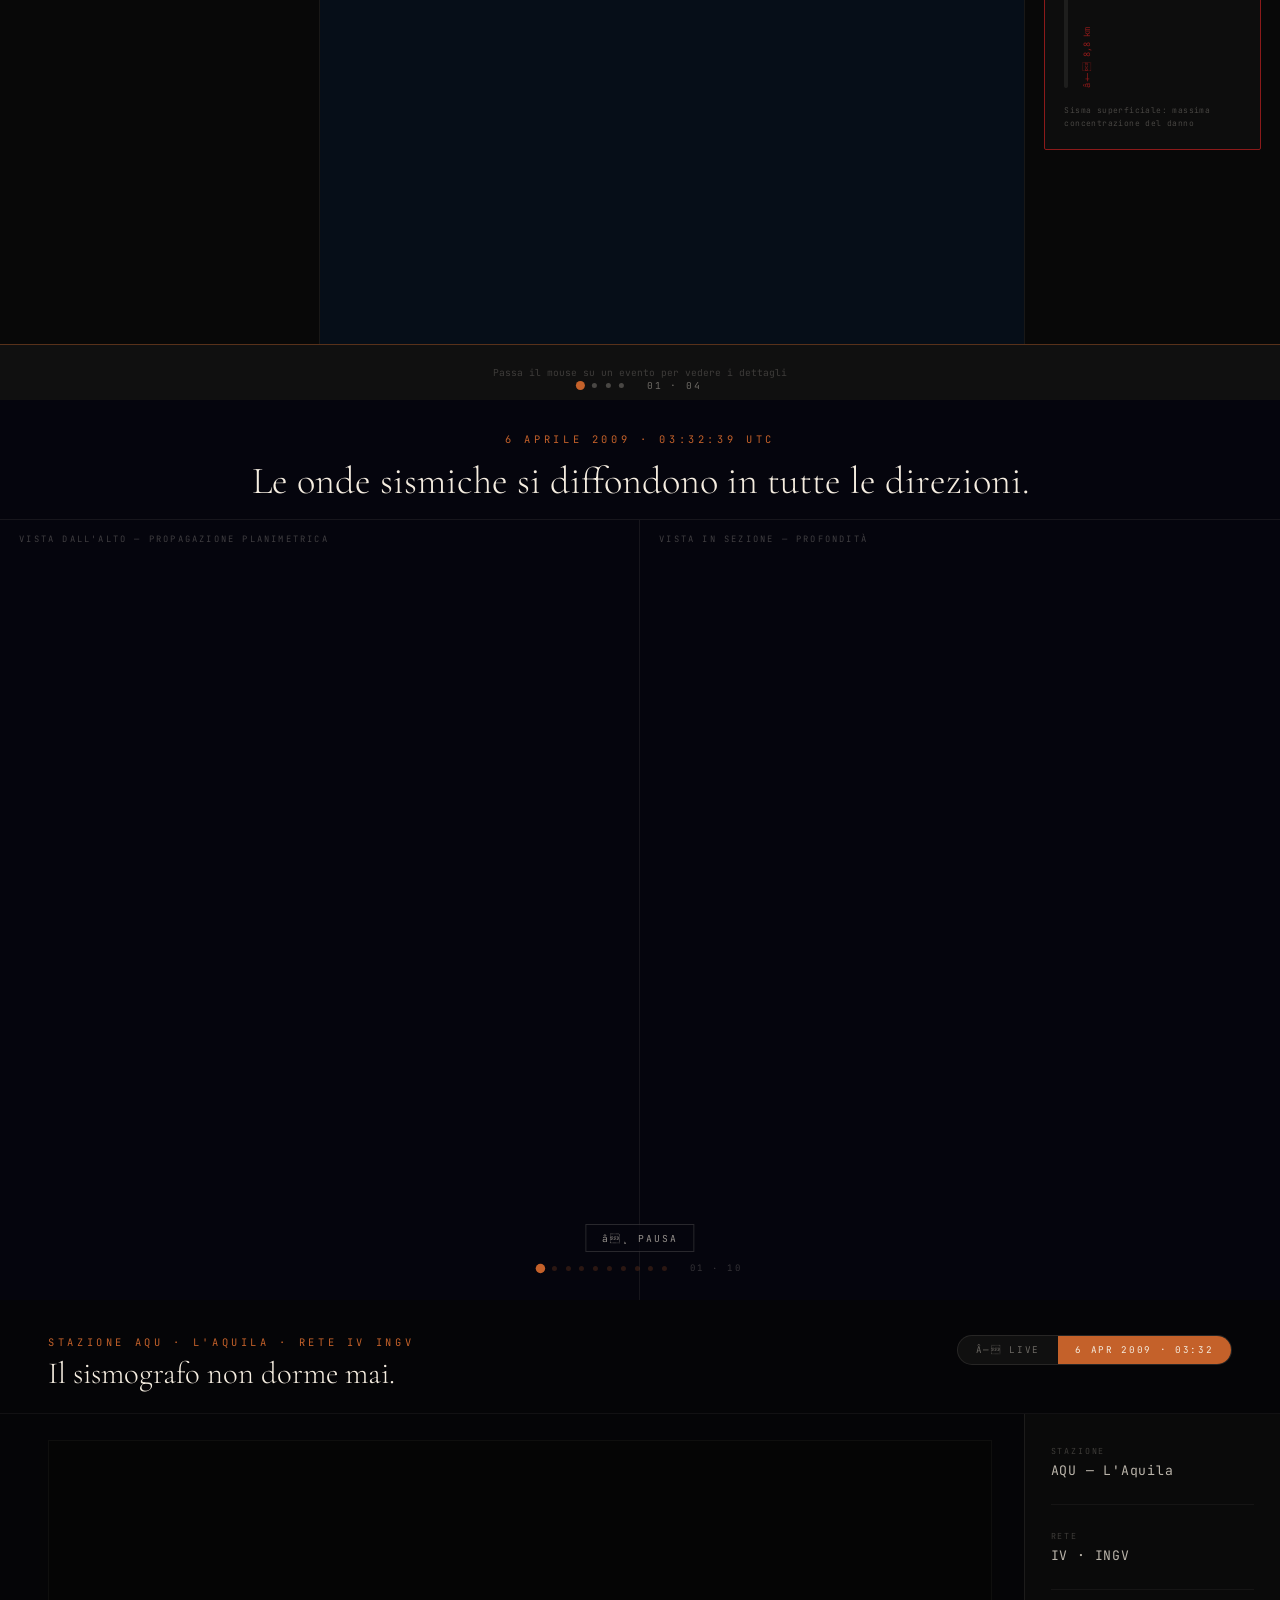
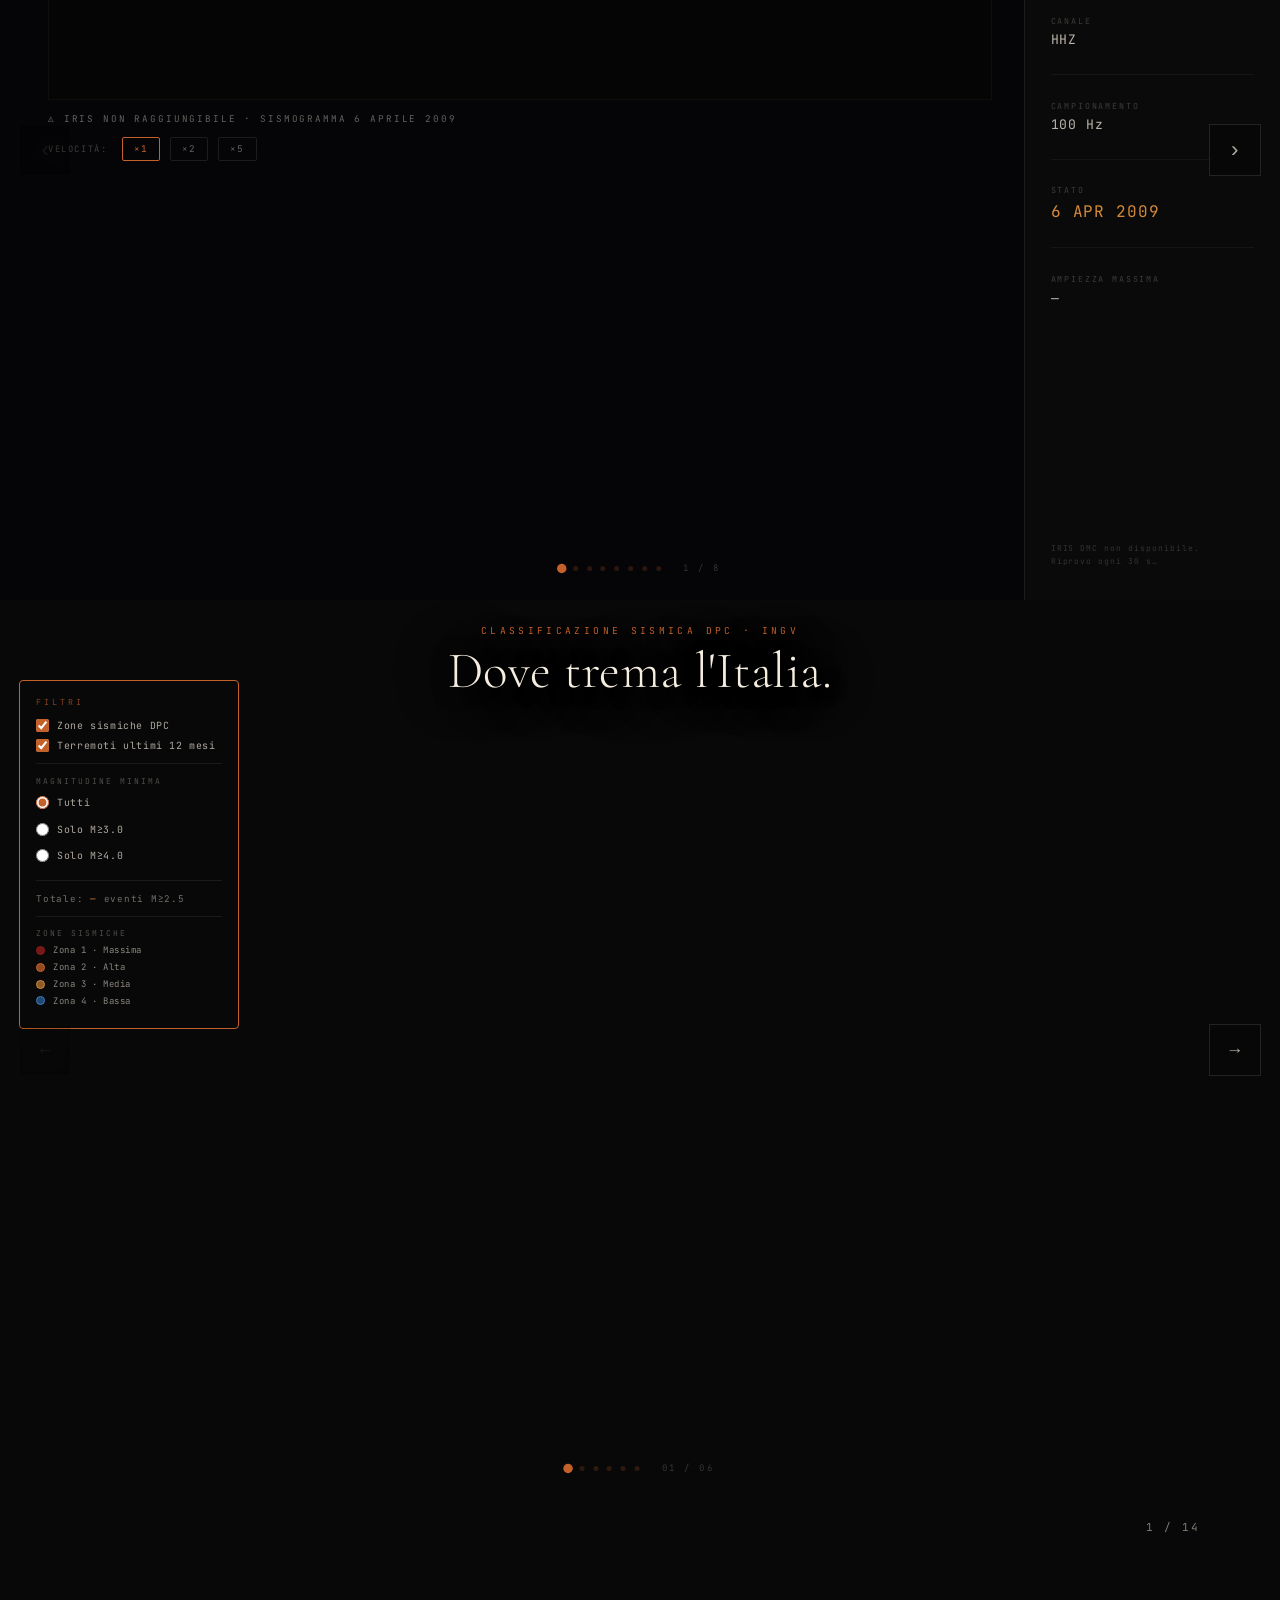
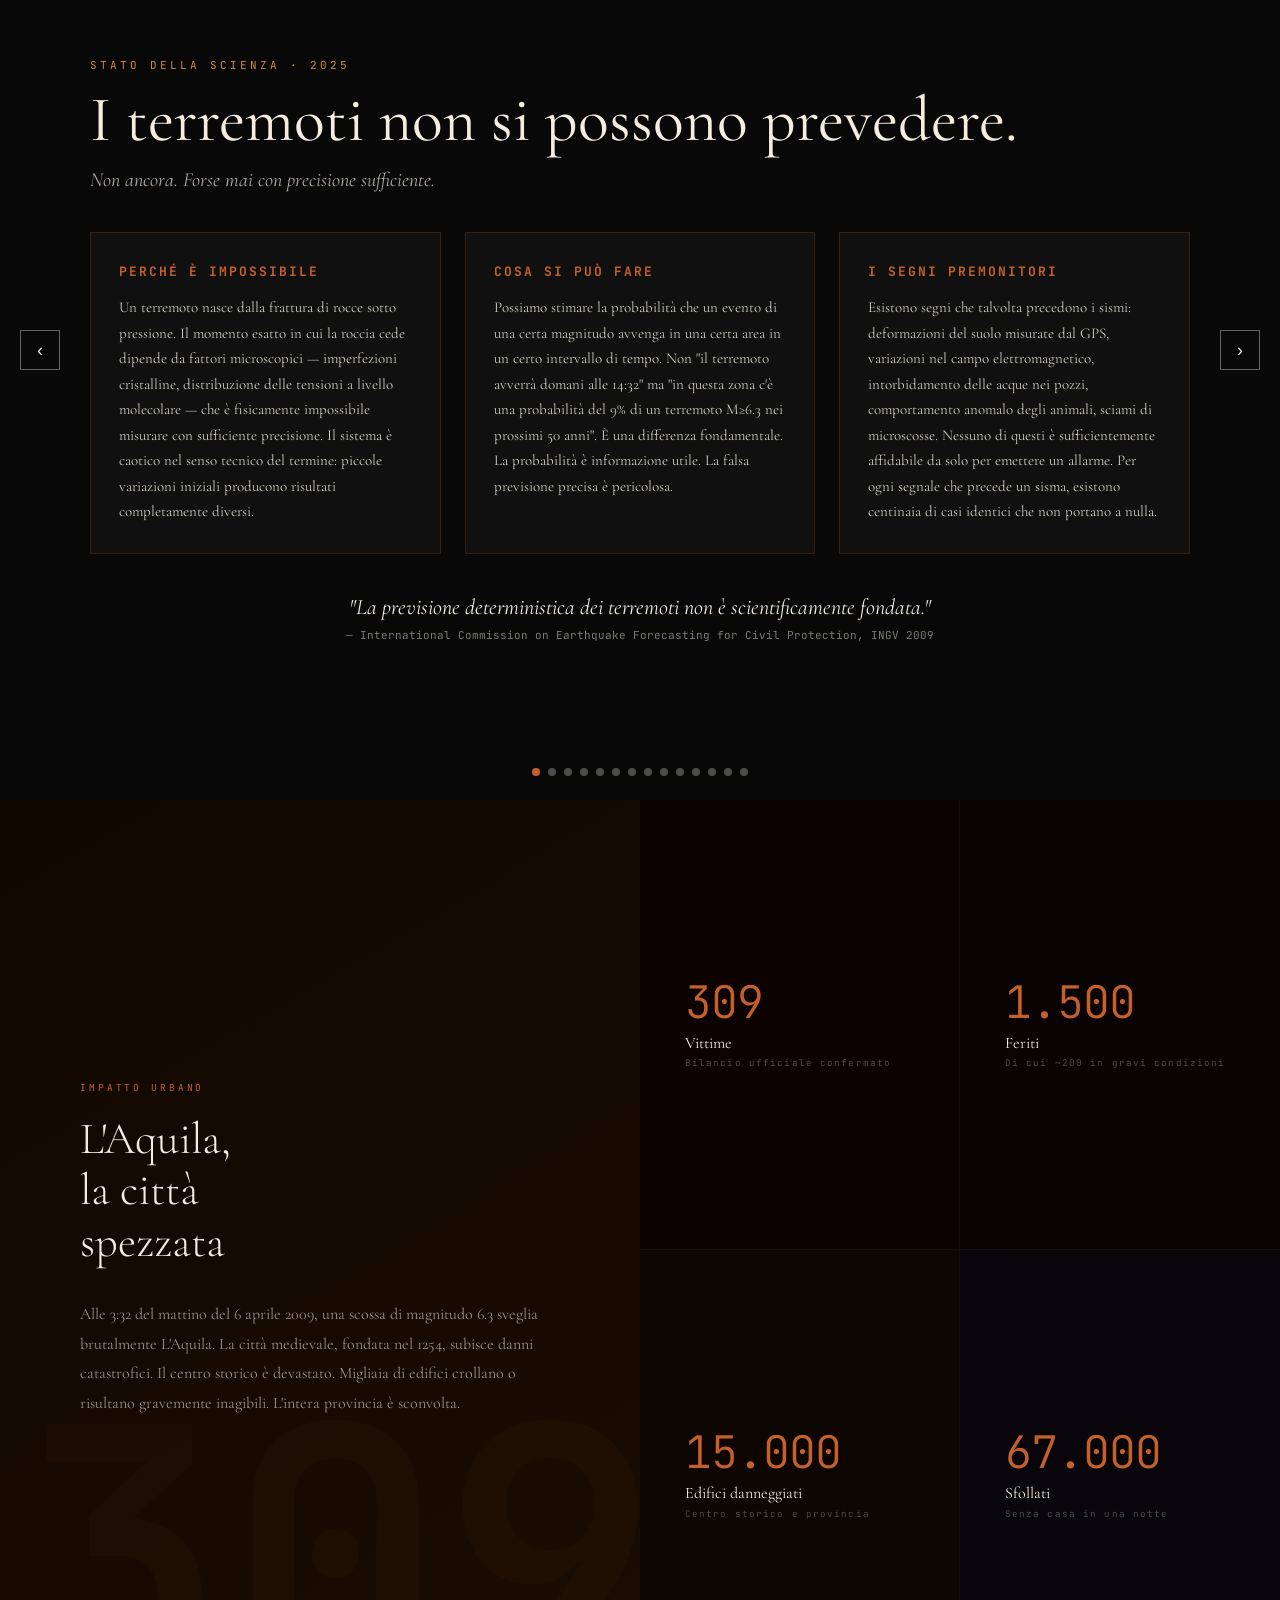
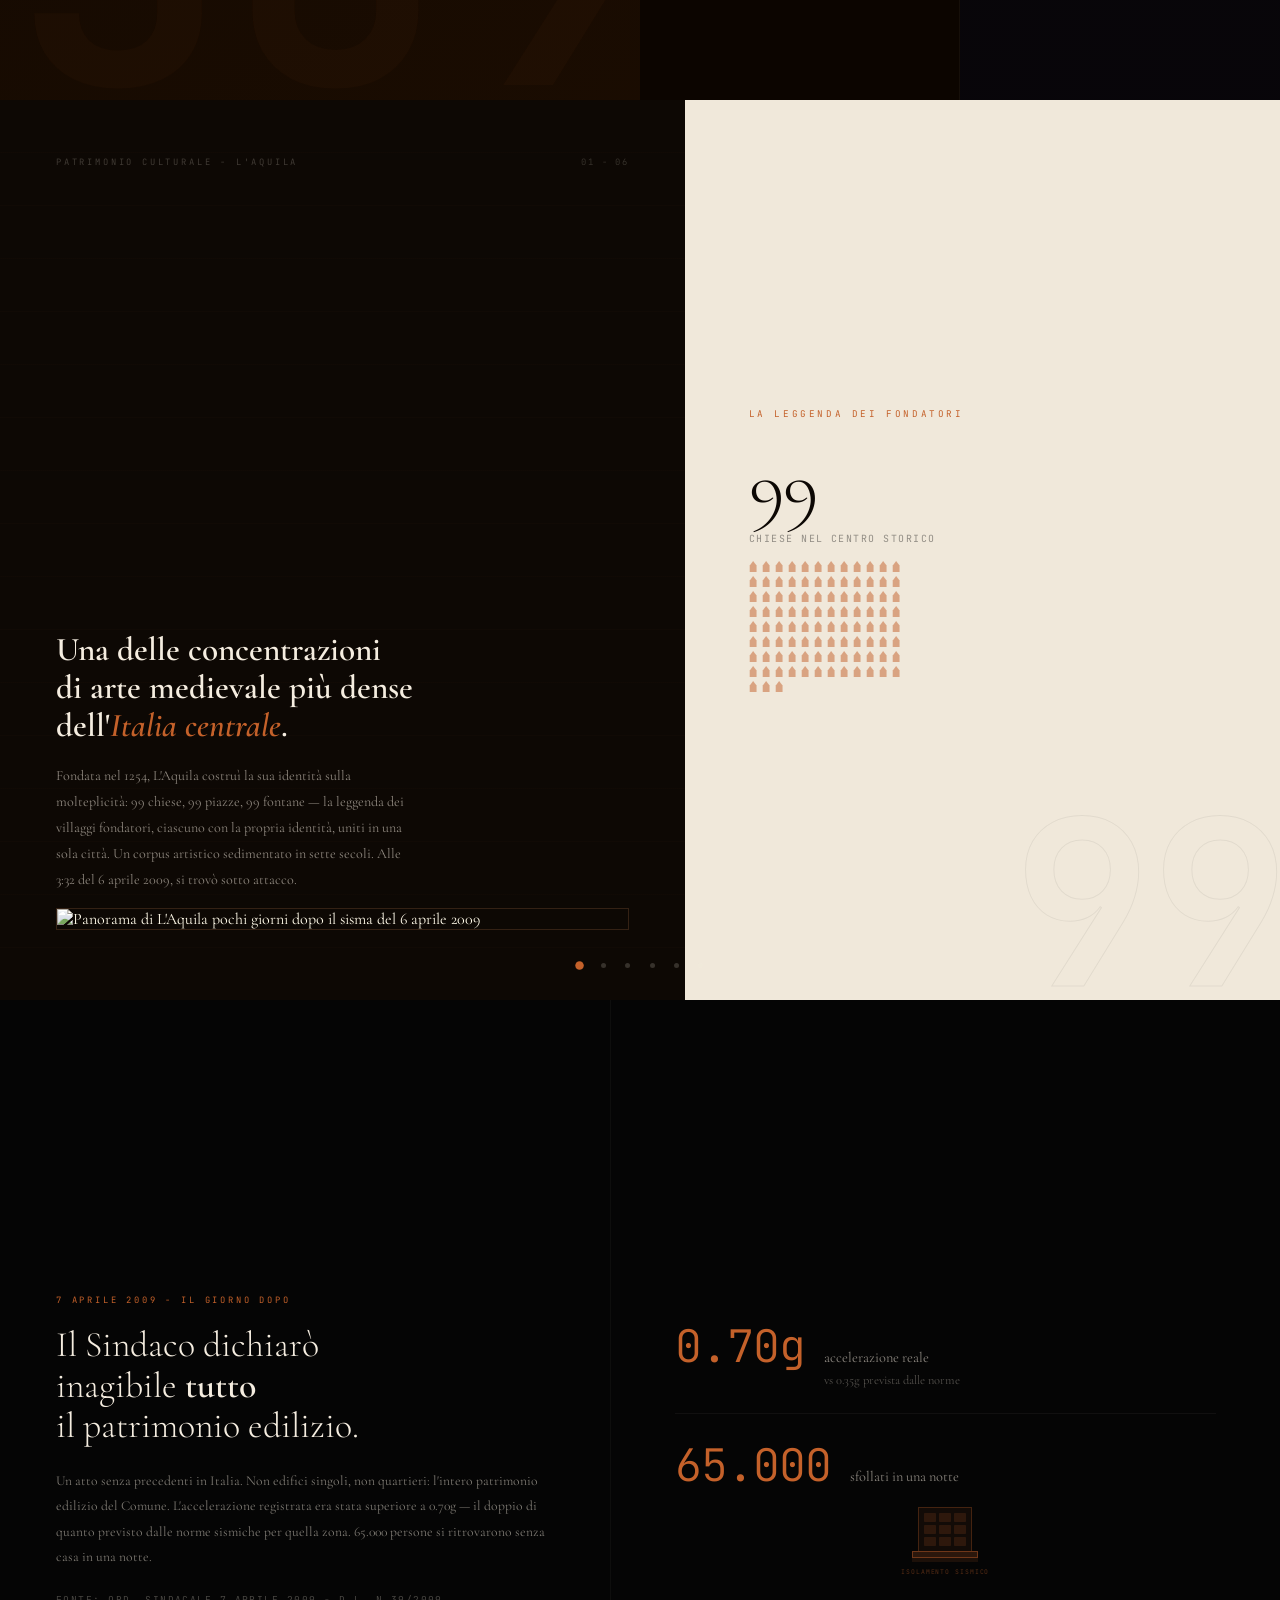
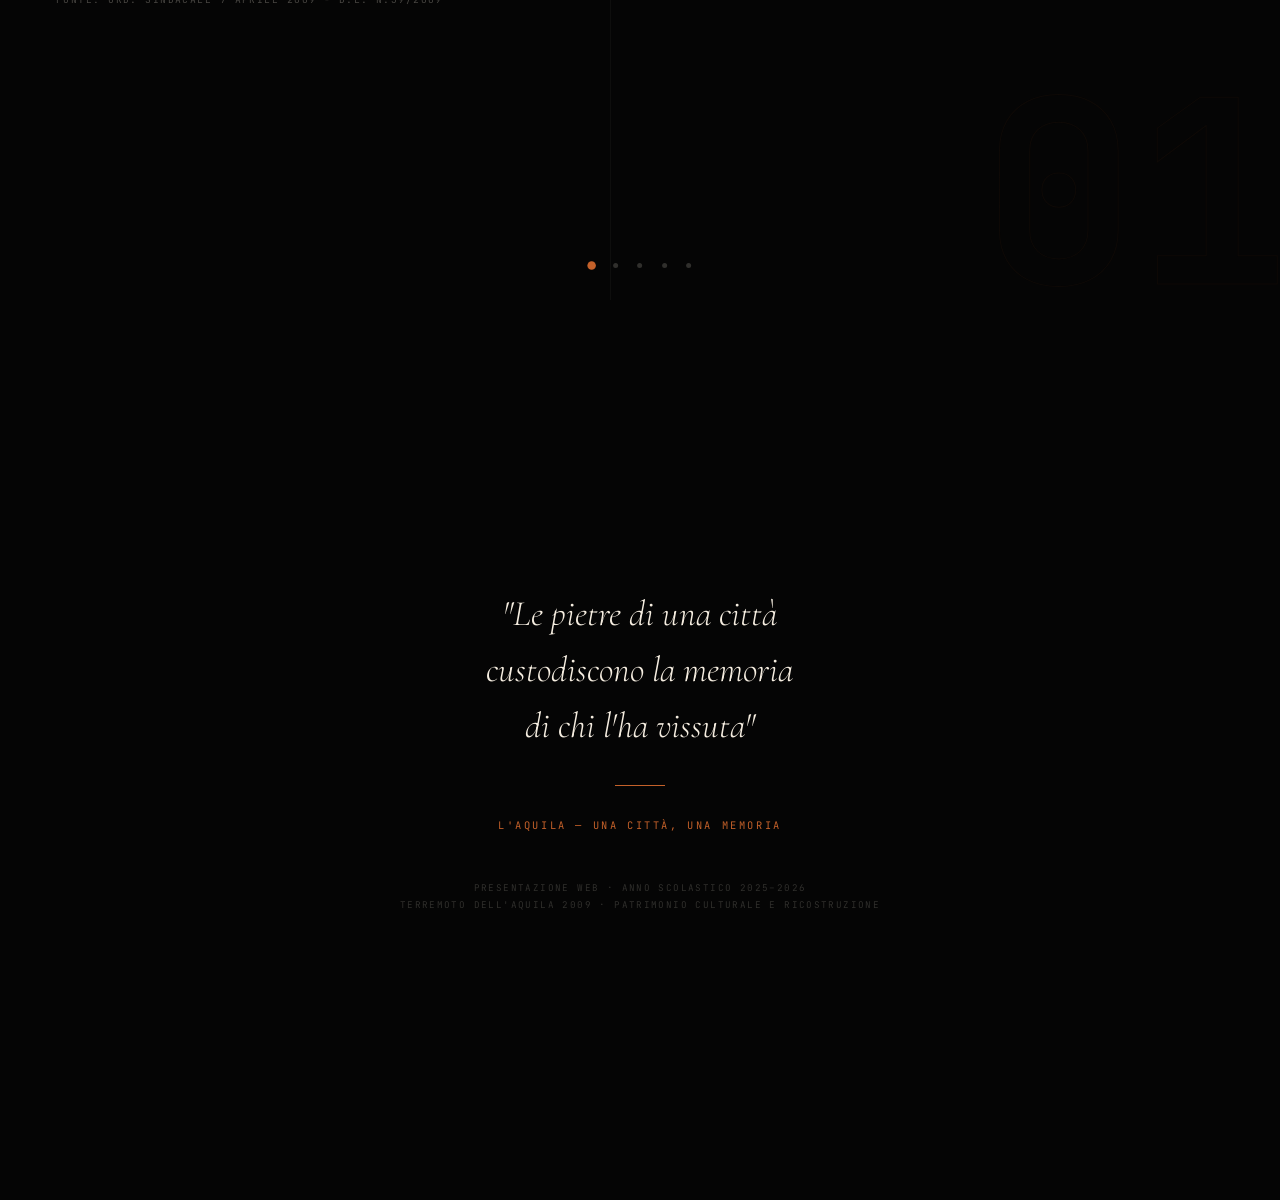
==== commit dd6c6ba1: "feat: Collemaggio — riferimento musicale «Collemaggio» di Michele Gazich (2009) Co-Authored-By: Clau" ====
--- a/TERREMOTO/terremoti-main/index.html
+++ b/TERREMOTO/terremoti-main/index.html
@@ -16488,6 +16488,20 @@
               <div class="art-sl-dmg-bar-wrap"><div class="art-sl-dmg-bar" data-dmg="80"></div></div>
               <div class="art-sl-dmg-label">80% — Danni gravi</div>
               <img class="art-photo" src="https://upload.wikimedia.org/wikipedia/commons/9/95/L%27Aquila_2009_-_Santa_Maria_di_Collemaggio_-_by-RaBoe_024.jpg" alt="Basilica di Santa Maria di Collemaggio dopo il terremoto, agosto 2009" loading="lazy">
+              <!-- Riferimento musicale -->
+              <div style="margin-top:1rem;padding:0.8rem 1rem;border-left:2px solid rgba(196,97,42,0.5);background:rgba(196,97,42,0.04);">
+                <div style="font-family:'JetBrains Mono',monospace;font-size:0.52rem;letter-spacing:0.2em;color:var(--terracotta);text-transform:uppercase;margin-bottom:0.3rem;">&#9834; Musica</div>
+                <div style="font-size:0.88rem;color:rgba(245,237,224,0.85);line-height:1.5;">
+                  <strong>«Collemaggio»</strong> — Michele Gazich, 2009
+                </div>
+                <div style="font-size:0.75rem;color:rgba(245,237,224,0.45);line-height:1.5;margin-top:0.2rem;">
+                  Canzone scritta subito dopo il sisma, con il ricavato destinato alla Concentus Serafino Aquilano. Riarrangiata nel 2016 per l'album <em>La via del sale</em>.
+                </div>
+                <a href="https://www.antiwarsongs.org/canzone.php?lang=it&id=59084" target="_blank" rel="noopener"
+                   style="display:inline-block;margin-top:0.4rem;font-family:'JetBrains Mono',monospace;font-size:0.5rem;letter-spacing:0.15em;color:var(--terracotta);text-decoration:none;opacity:0.7;">
+                  ASCOLTA / TESTO &#8599;
+                </a>
+              </div>
             </div>
             <div class="art-sr light">
               <span class="art-sr-bg-num">8</span>
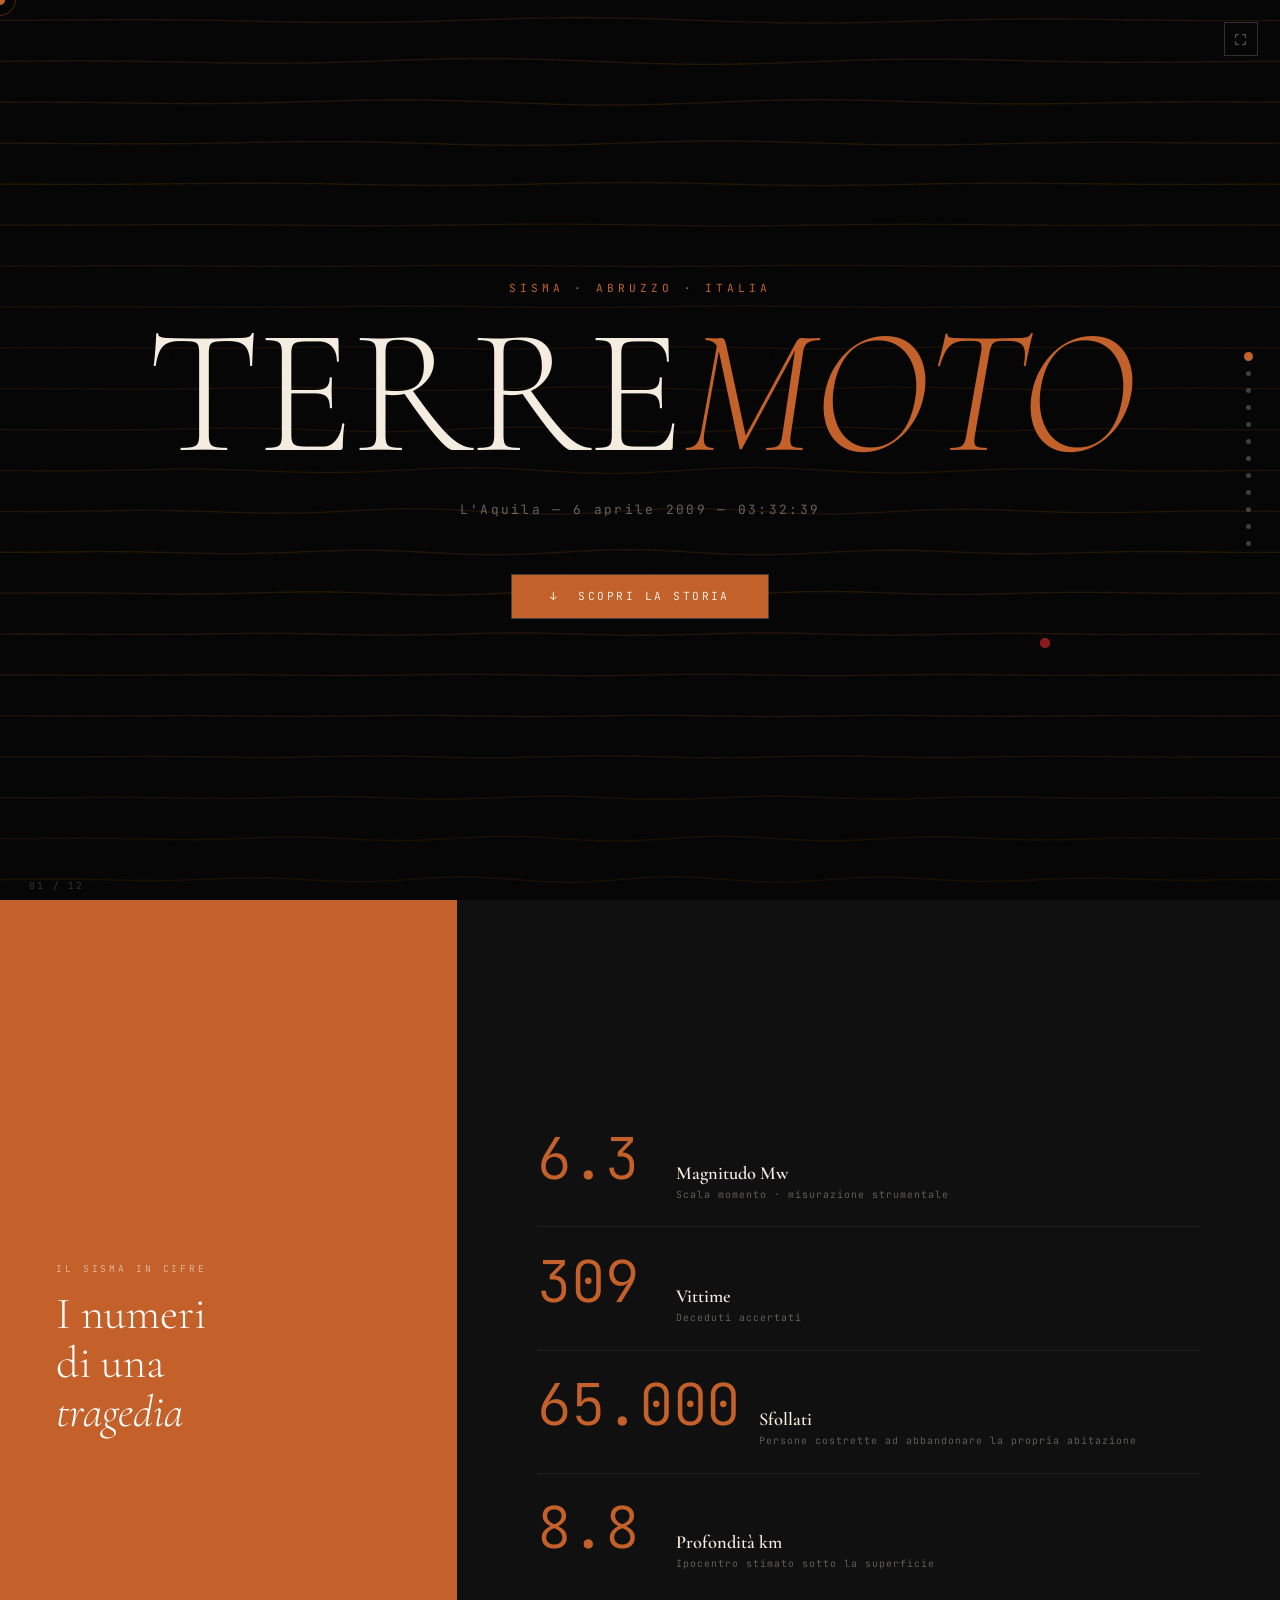
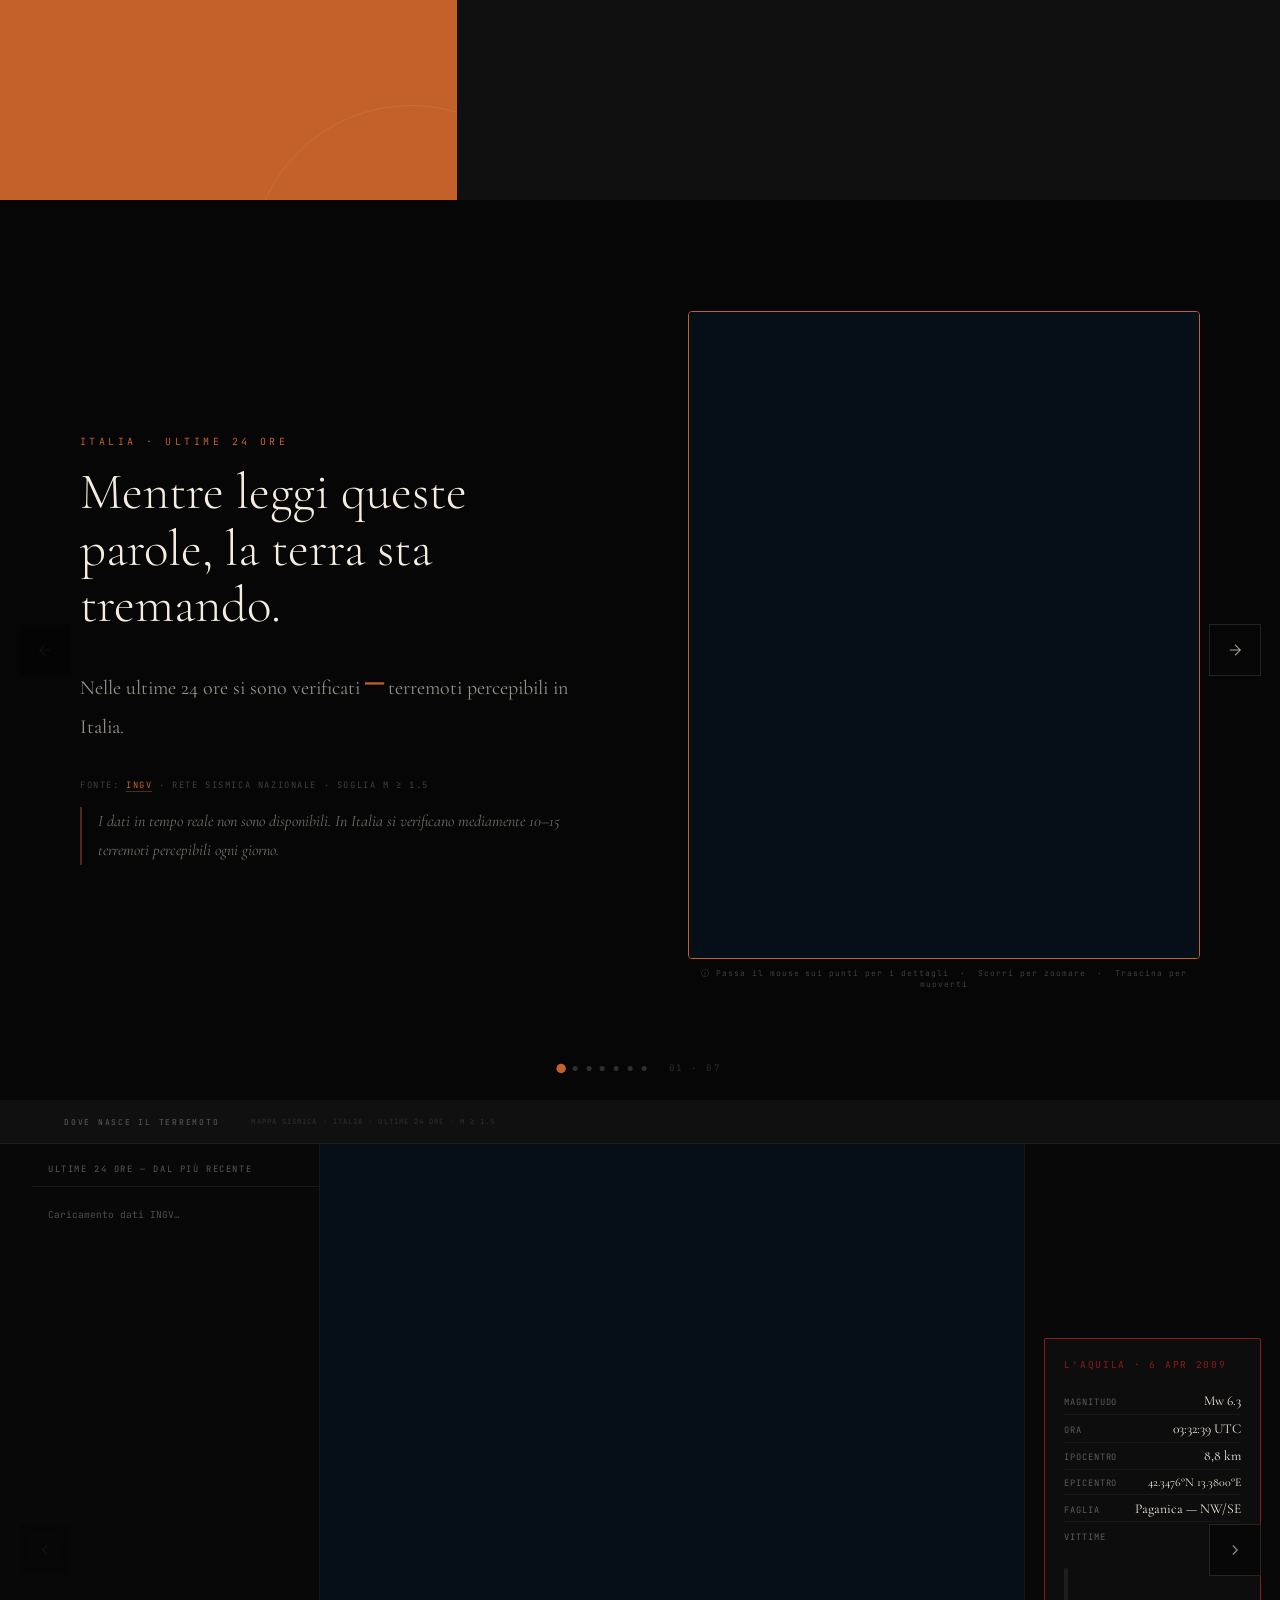
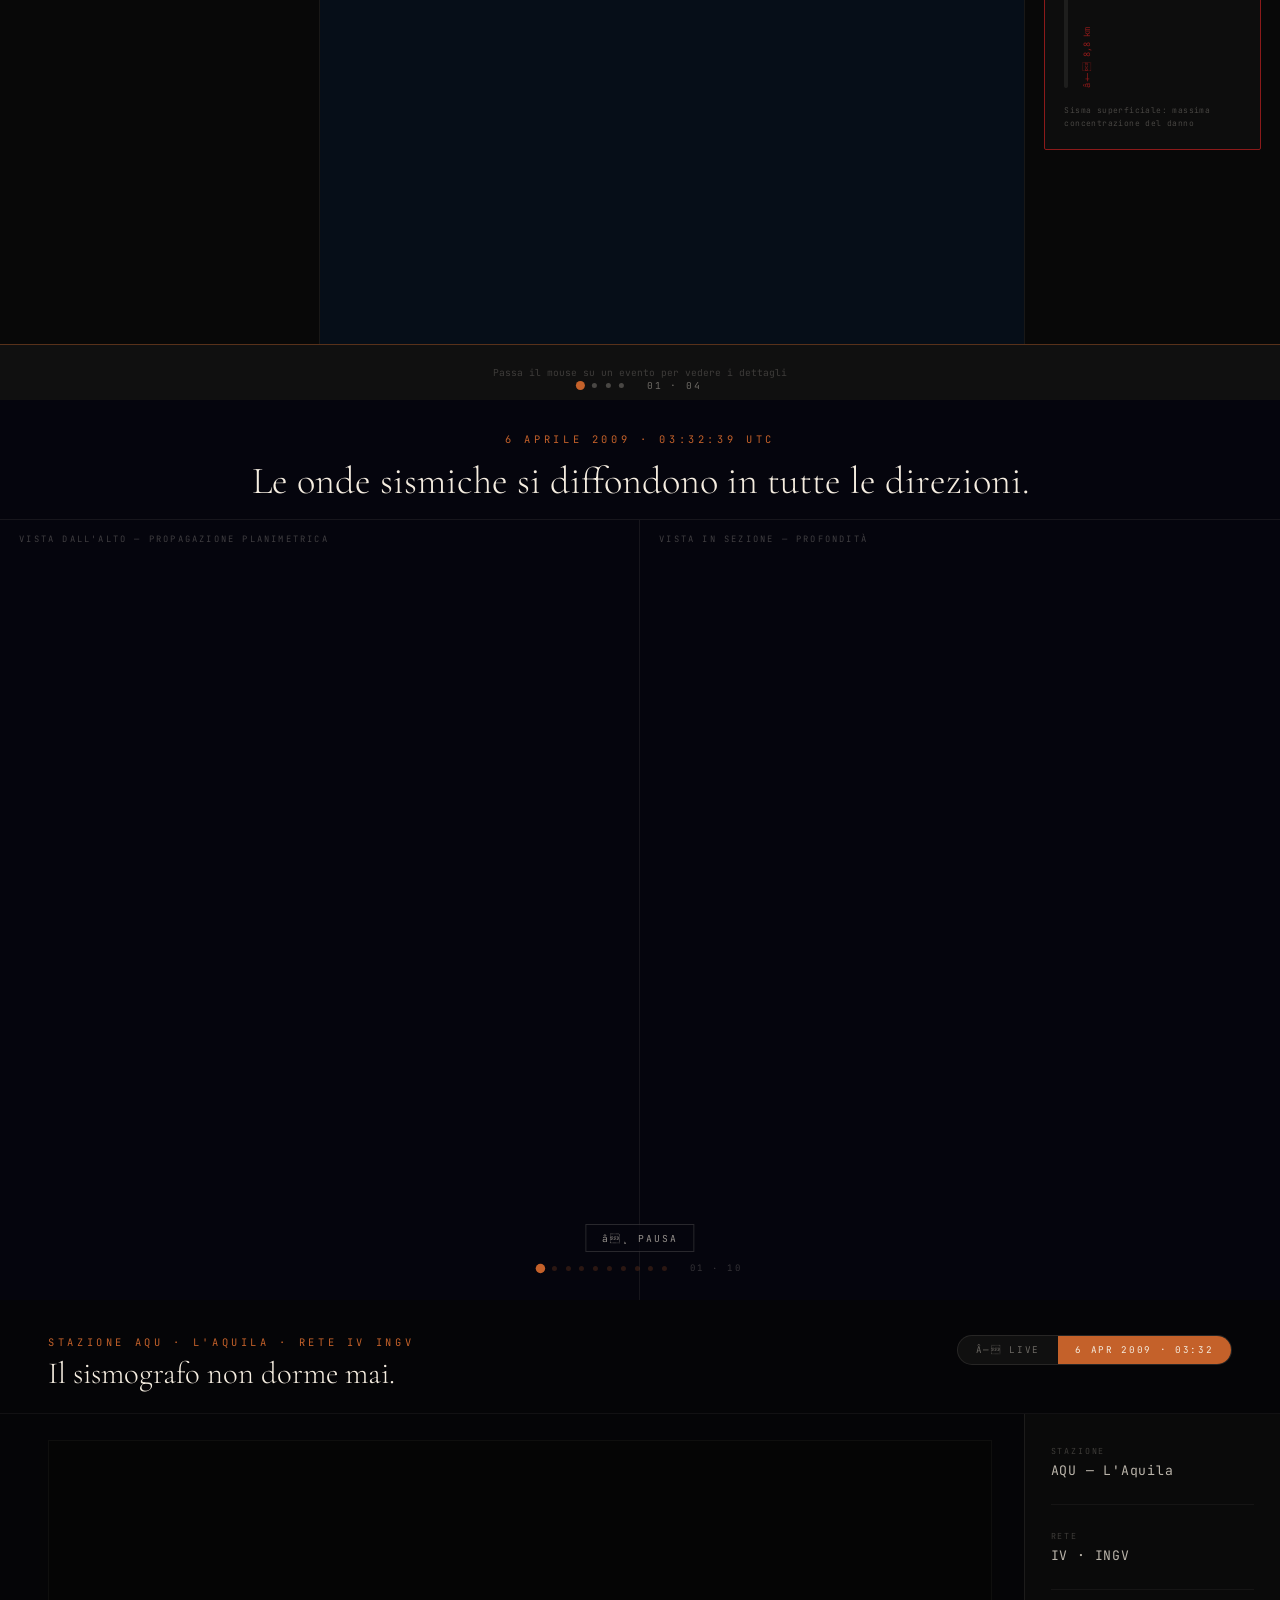
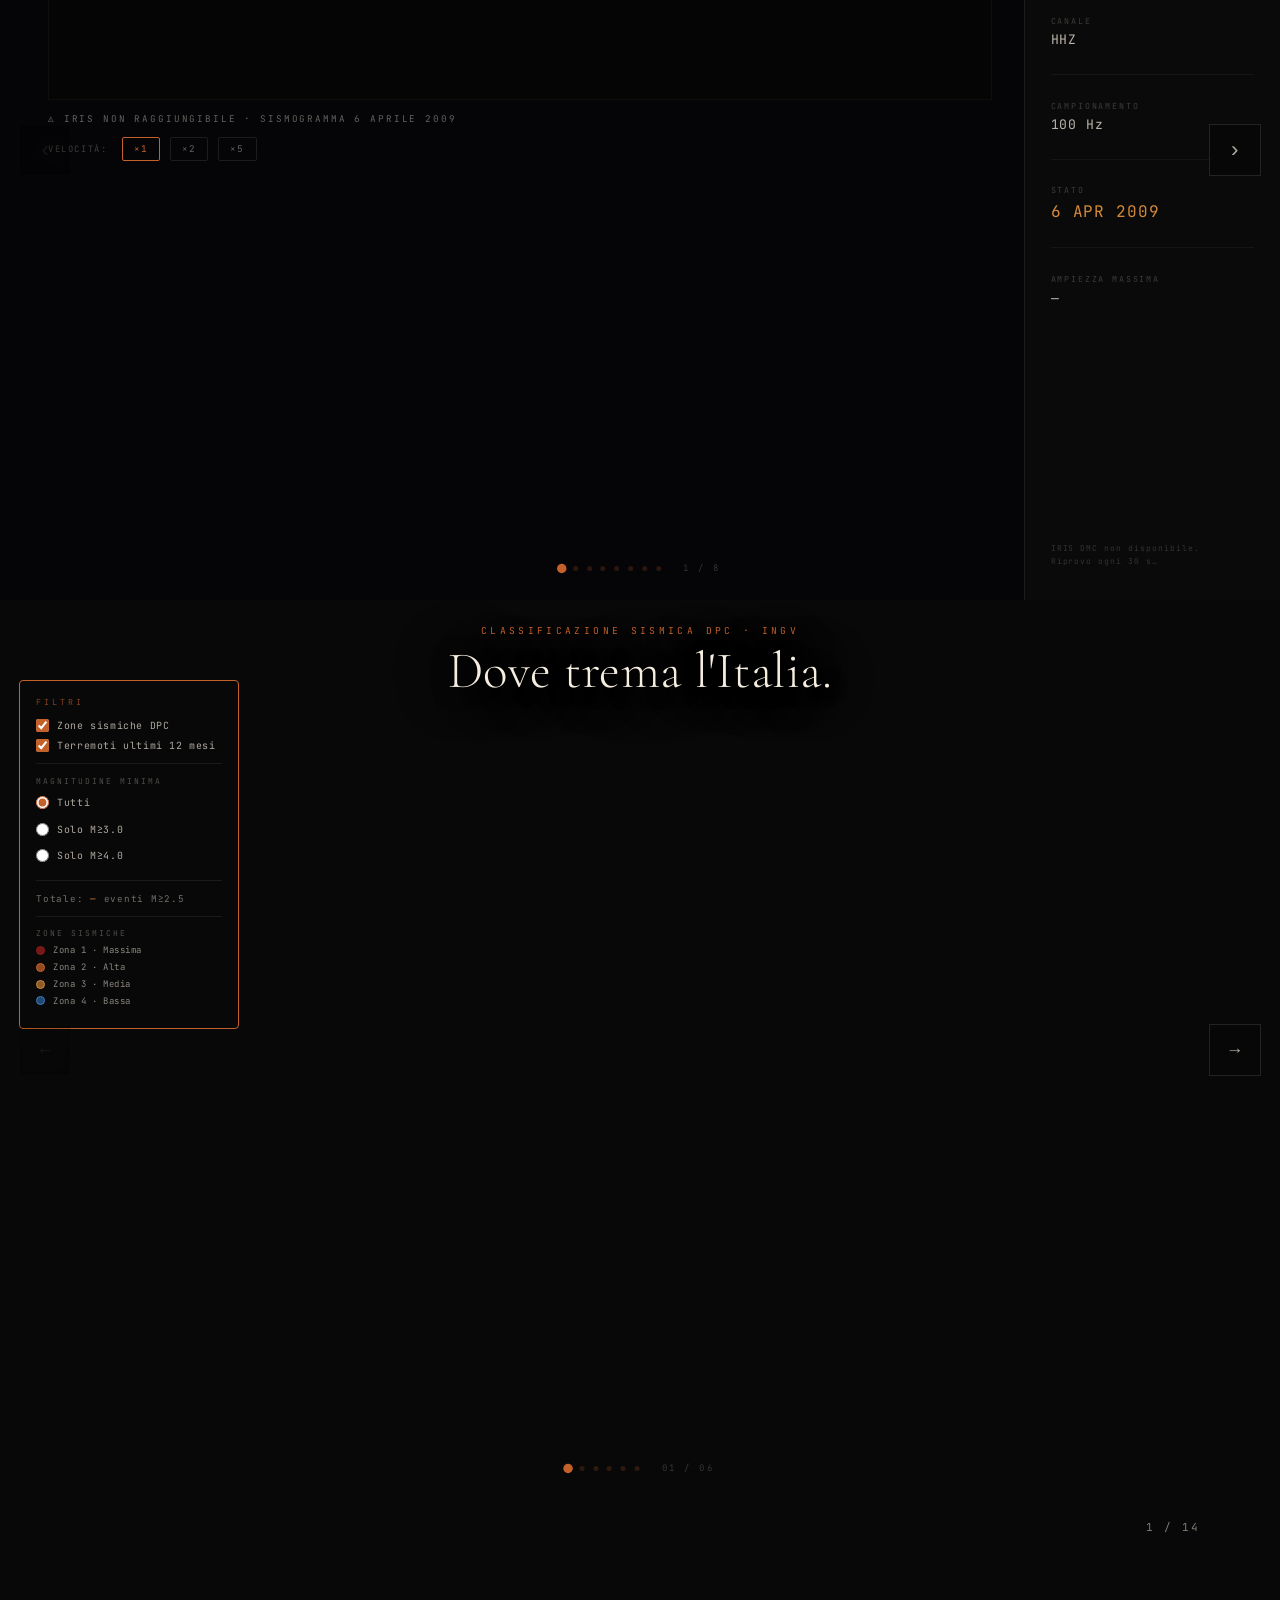
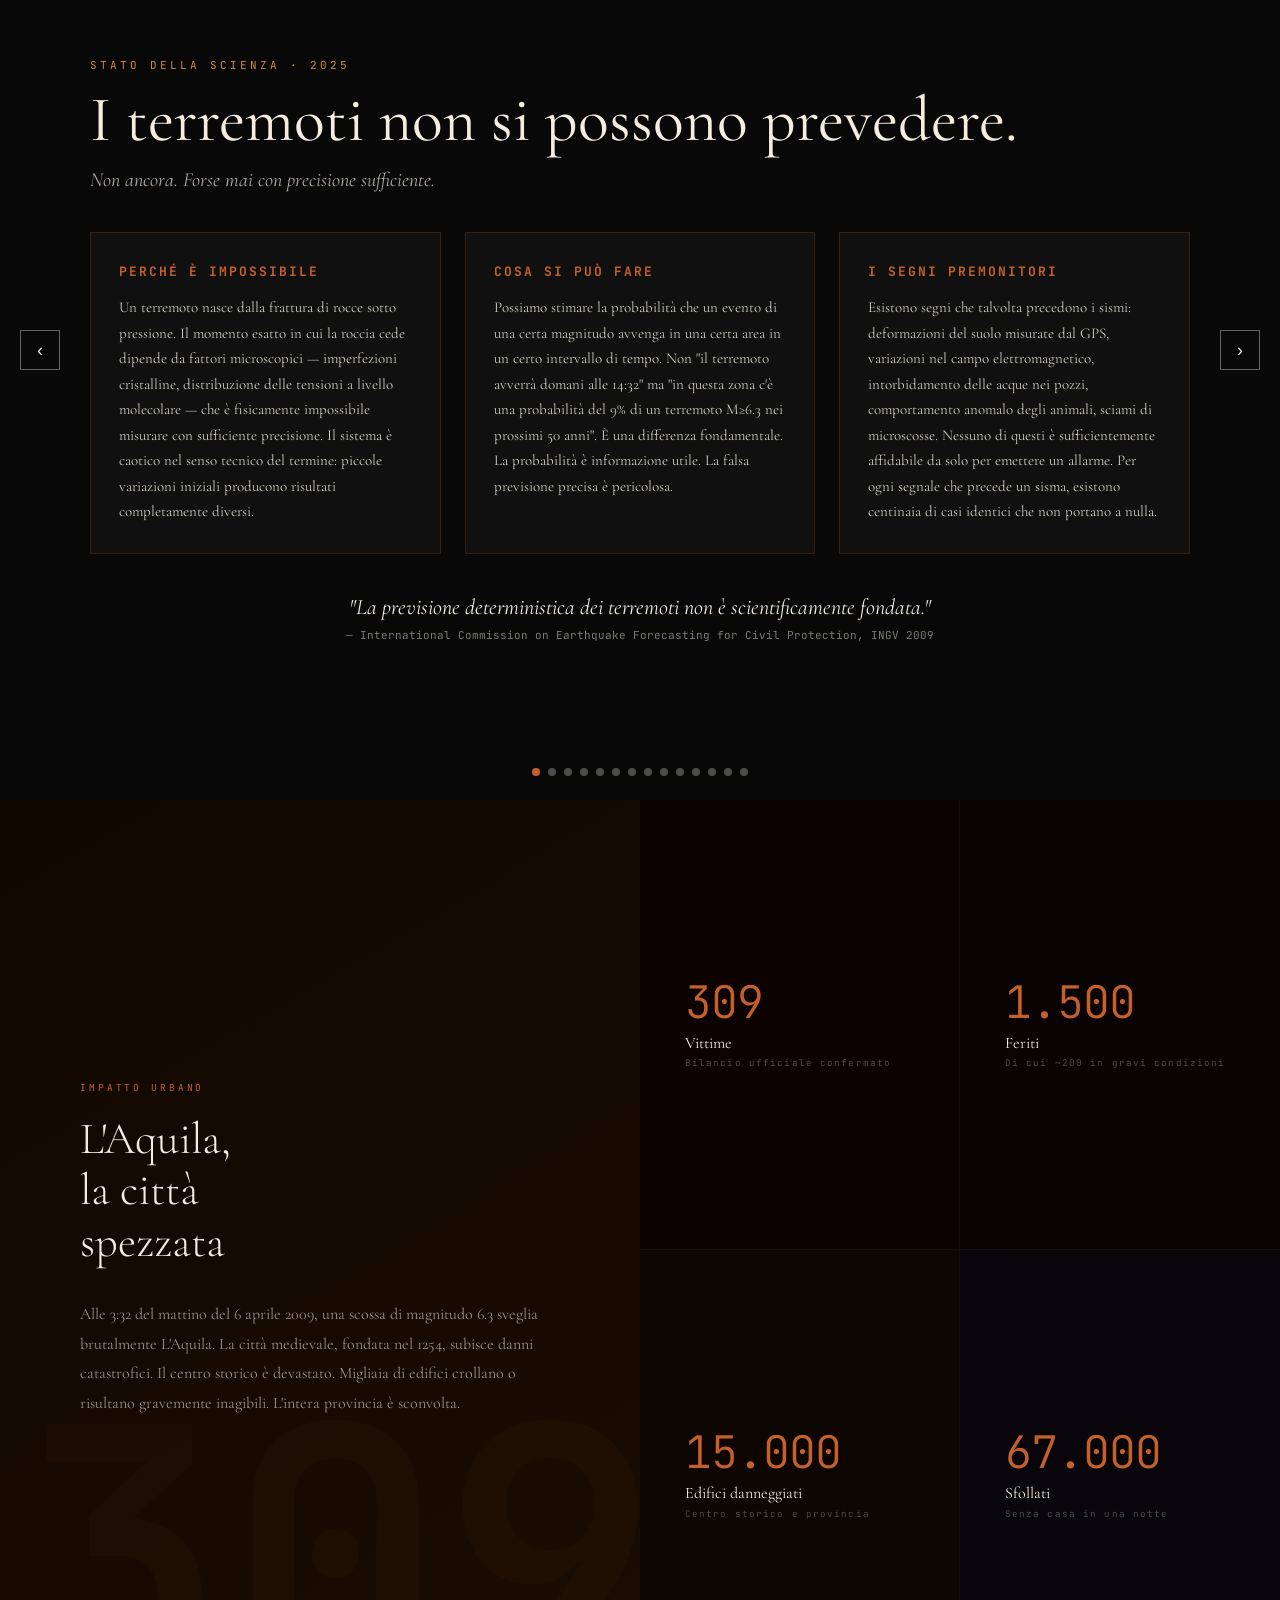
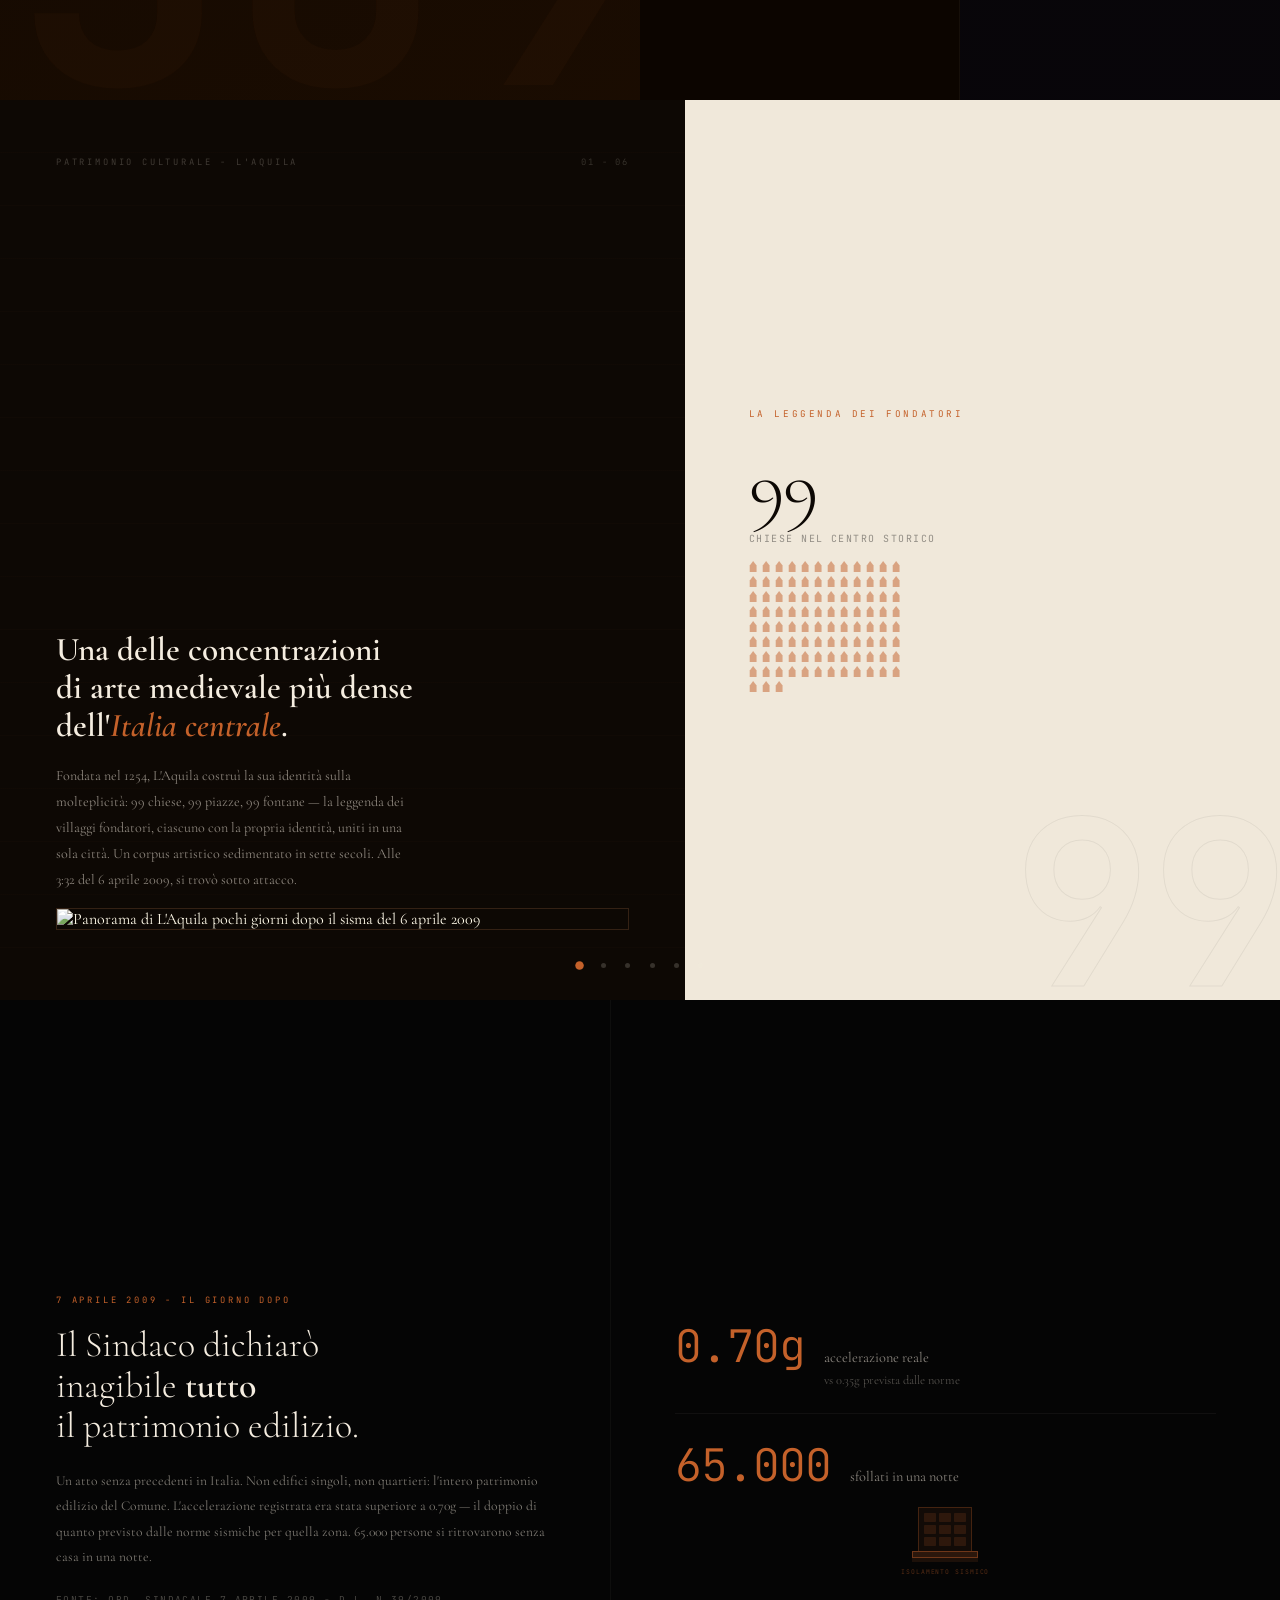
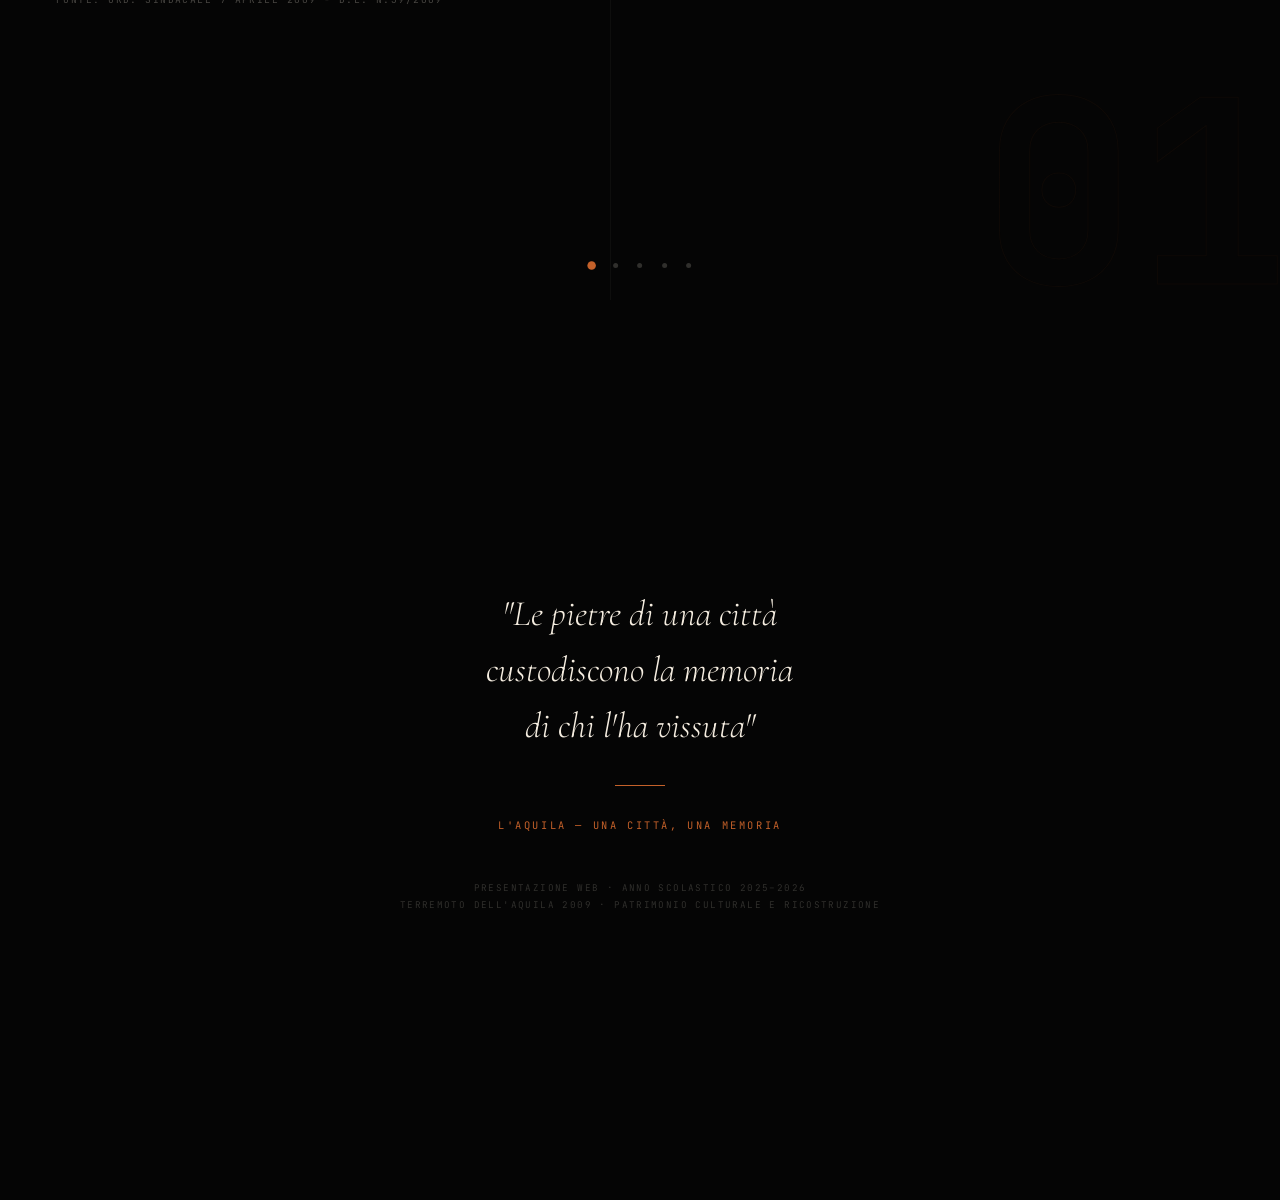
==== commit f1eb8538: "fix: Collemaggio — sostituisce box canzone con foto antiwarsongs Co-Authored-By: Claude Sonnet 4.6 <" ====
--- a/TERREMOTO/terremoti-main/index.html
+++ b/TERREMOTO/terremoti-main/index.html
@@ -16487,21 +16487,7 @@
               <p class="art-sl-body">Crollo parziale della copertura, danneggiamento delle absidi, lesioni strutturali profonde. Otto anni di restauro meticoloso sotto la supervisione della Soprintendenza e con le metodologie dell'Università di Firenze. La riapertura nel 2017 è diventata il simbolo di una rinascita possibile.</p>
               <div class="art-sl-dmg-bar-wrap"><div class="art-sl-dmg-bar" data-dmg="80"></div></div>
               <div class="art-sl-dmg-label">80% — Danni gravi</div>
-              <img class="art-photo" src="https://upload.wikimedia.org/wikipedia/commons/9/95/L%27Aquila_2009_-_Santa_Maria_di_Collemaggio_-_by-RaBoe_024.jpg" alt="Basilica di Santa Maria di Collemaggio dopo il terremoto, agosto 2009" loading="lazy">
-              <!-- Riferimento musicale -->
-              <div style="margin-top:1rem;padding:0.8rem 1rem;border-left:2px solid rgba(196,97,42,0.5);background:rgba(196,97,42,0.04);">
-                <div style="font-family:'JetBrains Mono',monospace;font-size:0.52rem;letter-spacing:0.2em;color:var(--terracotta);text-transform:uppercase;margin-bottom:0.3rem;">&#9834; Musica</div>
-                <div style="font-size:0.88rem;color:rgba(245,237,224,0.85);line-height:1.5;">
-                  <strong>«Collemaggio»</strong> — Michele Gazich, 2009
-                </div>
-                <div style="font-size:0.75rem;color:rgba(245,237,224,0.45);line-height:1.5;margin-top:0.2rem;">
-                  Canzone scritta subito dopo il sisma, con il ricavato destinato alla Concentus Serafino Aquilano. Riarrangiata nel 2016 per l'album <em>La via del sale</em>.
-                </div>
-                <a href="https://www.antiwarsongs.org/canzone.php?lang=it&id=59084" target="_blank" rel="noopener"
-                   style="display:inline-block;margin-top:0.4rem;font-family:'JetBrains Mono',monospace;font-size:0.5rem;letter-spacing:0.15em;color:var(--terracotta);text-decoration:none;opacity:0.7;">
-                  ASCOLTA / TESTO &#8599;
-                </a>
-              </div>
+              <img class="art-photo" src="https://www.antiwarsongs.org/img/upl/p8170061.jpg" alt="Basilica di Santa Maria di Collemaggio dopo il terremoto, 2009" loading="lazy">
             </div>
             <div class="art-sr light">
               <span class="art-sr-bg-num">8</span>
